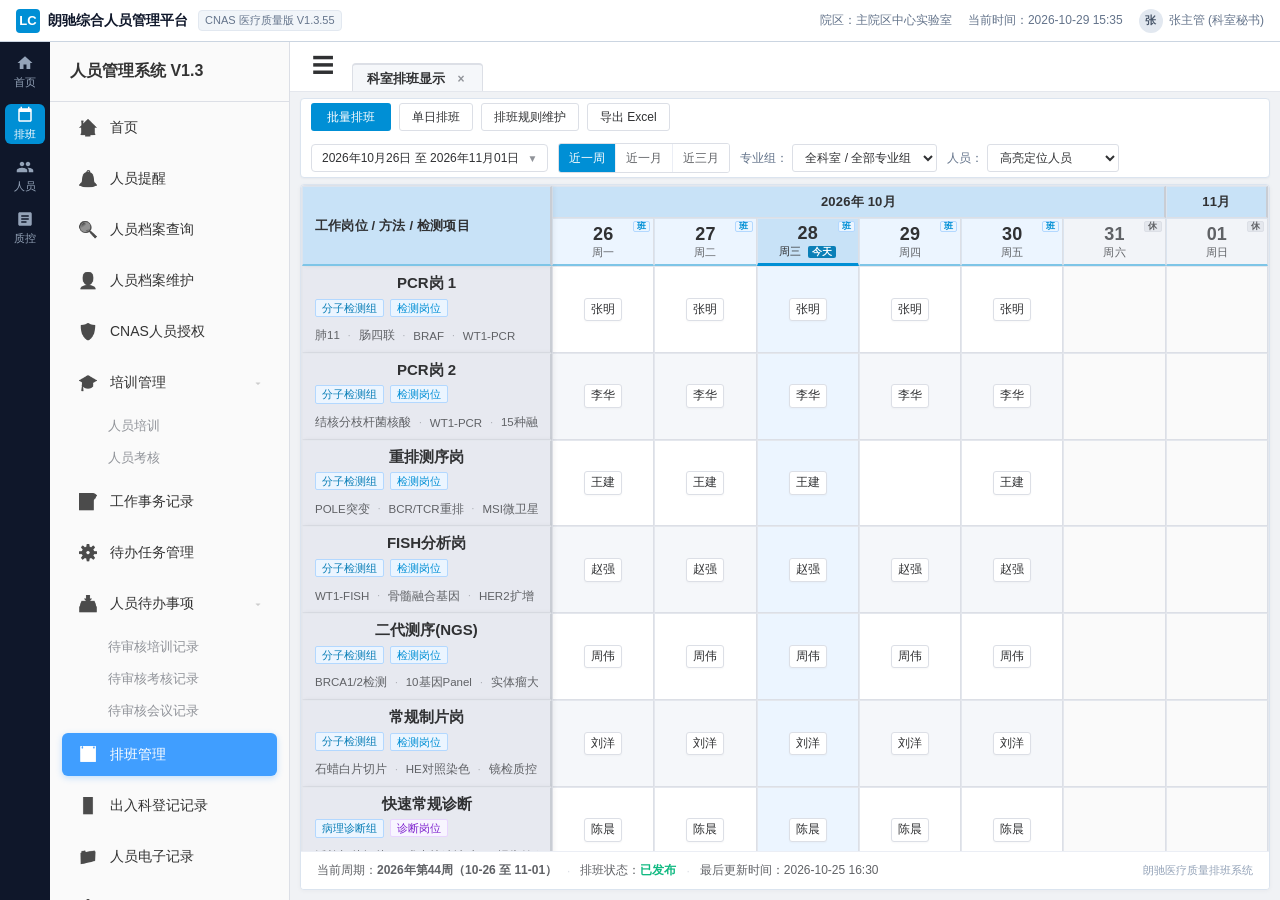
==== index.html @ 4f5d66d3 "Publish pathology and molecular scheduling prototype" ====
<!DOCTYPE html>
<html lang="zh-CN">
<head>
    <meta charset="UTF-8">
    <meta name="viewport" content="width=device-width, initial-scale=1.0">
    <title>朗驰排班协同系统 - 分子生物室综合排班工作台</title>
    <style>
        :root {
            --sidebar-dark: #0f172a;
            --sidebar-light: #ffffff;
            --sidebar-border: #e2e8f0;
            --top-bg: #ffffff;
            --primary-blue: #0084ff;
            --primary-blue-hover: #269bfd;
            --table-shift-blue: #3296fa;
            --btn-yellow: #f59e0b;
            --btn-cyan: #0ea5e9;
            --text-main: #1e293b;
            --text-sub: #64748b;
            --text-light: #94a3b8;
            --border-color: #cbd5e1;
            --weekend-red: #ef4444;
            --success: #10b981;
            --warning: #f59e0b;
            --danger: #ef4444;
            --bg-page: #f1f5f9;
            --card-bg: #ffffff;
            --today-bg: #eff6ff;
            --conflict-bg: #fee2e2;
            --conflict-border: #fca5a5;
            --conflict-text: #b91c1c;
            --highlight-yellow: #fef08a;
        }

        * { box-sizing: border-box; margin: 0; padding: 0; }
        body {
            font-family: -apple-system, BlinkMacSystemFont, "Segoe UI", "PingFang SC", "Microsoft YaHei", sans-serif;
            font-size: 12px;
            color: var(--text-main);
            background: var(--bg-page);
            height: 100vh;
            display: flex;
            flex-direction: column;
            overflow: hidden;
            user-select: none;
        }

        /* 顶部全局系统栏 (42px) */
        .system-topbar {
            height: 42px;
            background: var(--top-bg);
            border-bottom: 1px solid var(--border-color);
            display: flex;
            align-items: center;
            justify-content: space-between;
            padding: 0 16px;
            flex-shrink: 0;
        }
        .topbar-left {
            display: flex;
            align-items: center;
            gap: 10px;
        }
        .system-logo {
            display: flex;
            align-items: center;
            gap: 8px;
            font-weight: 700;
            font-size: 14px;
            color: #0f172a;
        }
        .logo-icon {
            width: 24px;
            height: 24px;
            background: var(--primary-blue);
            color: #fff;
            border-radius: 4px;
            display: flex;
            align-items: center;
            justify-content: center;
            font-size: 13px;
            font-weight: bold;
        }
        .version-badge {
            font-size: 11px;
            color: var(--text-sub);
            font-weight: normal;
            background: #f1f5f9;
            padding: 2px 6px;
            border-radius: 4px;
            border: 1px solid #e2e8f0;
        }
        .topbar-right {
            display: flex;
            align-items: center;
            gap: 16px;
            font-size: 12px;
            color: var(--text-sub);
        }
        .user-profile {
            display: flex;
            align-items: center;
            gap: 6px;
            cursor: pointer;
        }
        .avatar {
            width: 24px;
            height: 24px;
            background: #e2e8f0;
            border-radius: 50%;
            display: flex;
            align-items: center;
            justify-content: center;
            font-size: 11px;
            color: #475569;
            font-weight: bold;
        }

        /* 主体布局 */
        .main-layout {
            display: flex;
            flex: 1;
            overflow: hidden;
        }

        /* 极窄深色一级导航 (50px) */
        .sidebar-first {
            width: 50px;
            background: var(--sidebar-dark);
            display: flex;
            flex-direction: column;
            align-items: center;
            padding: 10px 0;
            gap: 12px;
            flex-shrink: 0;
        }
        .nav-item-first {
            width: 40px;
            height: 40px;
            display: flex;
            flex-direction: column;
            align-items: center;
            justify-content: center;
            color: #94a3b8;
            border-radius: 6px;
            cursor: pointer;
            transition: all 0.2s;
            font-size: 11px;
            gap: 3px;
        }
        .nav-item-first:hover {
            background: #1e293b;
            color: #fff;
        }
        .nav-item-first.active {
            background: var(--primary-blue);
            color: #fff;
        }
        .nav-item-first svg {
            width: 18px;
            height: 18px;
            fill: currentColor;
        }

        /* 二级业务菜单 (175px) */
        .sidebar-second {
            width: 175px;
            background: var(--sidebar-light);
            border-right: 1px solid var(--sidebar-border);
            display: flex;
            flex-direction: column;
            flex-shrink: 0;
        }
        .sidebar-second-header {
            height: 38px;
            display: flex;
            align-items: center;
            padding: 0 14px;
            font-weight: 600;
            font-size: 13px;
            color: #334155;
            border-bottom: 1px solid #f1f5f9;
        }
        .menu-tree {
            flex: 1;
            overflow-y: auto;
            padding: 8px 0;
        }
        .menu-group-title {
            padding: 8px 14px 4px;
            font-size: 11px;
            color: var(--text-light);
            text-transform: uppercase;
            font-weight: 600;
        }
        .menu-item {
            height: 34px;
            display: flex;
            align-items: center;
            padding: 0 14px 0 20px;
            color: #475569;
            cursor: pointer;
            transition: all 0.15s;
            position: relative;
            gap: 8px;
        }
        .menu-item:hover {
            background: #f8fafc;
            color: var(--primary-blue);
        }
        .menu-item.active {
            background: #e0f2fe;
            color: var(--primary-blue);
            font-weight: 600;
        }
        .menu-item.active::after {
            content: '';
            position: absolute;
            right: 0;
            top: 0;
            bottom: 0;
            width: 3px;
            background: var(--primary-blue);
        }
        .menu-icon {
            width: 14px;
            height: 14px;
            fill: currentColor;
            opacity: 0.8;
        }

        /* 与人员授权模块一致的统一左侧菜单 */
        .sidebar {
            width: 240px;
            background: #fafafa;
            border-right: 1px solid #dcdfe6;
            display: flex;
            flex-direction: column;
            flex-shrink: 0;
            overflow-y: auto;
        }
        .sidebar-logo {
            height: 60px;
            display: flex;
            align-items: center;
            padding: 0 20px;
            font-weight: bold;
            font-size: 16px;
            border-bottom: 1px solid #dcdfe6;
            flex-shrink: 0;
            color: #333;
        }
        .sidebar .menu-item {
            margin: 4px 12px;
            padding: 12px 16px;
            height: auto;
            min-height: 42px;
            display: flex;
            align-items: center;
            cursor: pointer;
            color: #333;
            transition: 0.2s;
            flex-shrink: 0;
            font-size: 14px;
            border-radius: 6px;
            gap: 0;
        }
        .sidebar .menu-item:hover { background: #eef1f6; }
        .sidebar .menu-item.active {
            color: #fff;
            background: #409EFF;
            font-weight: normal;
            border: none;
            box-shadow: 0 2px 6px rgba(64,158,255,0.3);
        }
        .sidebar .menu-item.active::after { display: none; }
        .sidebar .menu-item i {
            margin-right: 12px;
            width: 20px;
            text-align: center;
            font-style: normal;
            font-size: 16px;
            display: inline-block;
            filter: brightness(0) opacity(0.7);
            transition: 0.2s;
        }
        .sidebar .menu-item.active i { filter: brightness(0) invert(1); opacity: 1; }
        .sidebar .menu-item .dropdown-icon { margin-left: auto; font-size: 12px; color: #ccc; filter: none; }
        .sidebar .menu-item.active .dropdown-icon { color: #fff; }
        .sidebar .menu-item.sub-item {
            padding-left: 46px;
            min-height: 28px;
            padding-top: 5px;
            padding-bottom: 5px;
            font-size: 13px;
            color: #909399;
        }
        .sidebar .menu-item.sub-item.active { color: #fff; }

        /* 主工作区 */
        .workspace {
            flex: 1;
            width: auto;
            display: flex;
            flex-direction: column;
            overflow: hidden;
            background: var(--bg-page);
        }

        /* 顶部标签栏 (32px) */
        .tags-bar {
            height: 32px;
            background: #ffffff;
            border-bottom: 1px solid var(--sidebar-border);
            display: flex;
            align-items: flex-end;
            padding: 0 10px;
            gap: 6px;
            flex-shrink: 0;
        }
        .tag-item {
            height: 28px;
            background: #f8fafc;
            border: 1px solid #e2e8f0;
            border-bottom: none;
            border-radius: 4px 4px 0 0;
            padding: 0 10px;
            display: flex;
            align-items: center;
            gap: 6px;
            font-size: 12px;
            color: #64748b;
            cursor: pointer;
        }
        .tag-item.active {
            background: #ffffff;
            color: var(--primary-blue);
            font-weight: 600;
            border-color: #cbd5e1;
            border-top: 2px solid var(--primary-blue);
            height: 29px;
            margin-bottom: -1px;
        }
        .tag-close {
            font-size: 14px;
            color: #94a3b8;
            cursor: pointer;
            line-height: 1;
        }
        .tag-close:hover { color: #ef4444; }

        /* 主内容容器 */
        .content-area {
            flex: 1;
            padding: 10px;
            overflow: hidden;
            display: flex;
            flex-direction: column;
            gap: 8px;
        }

        /* ================= 一、 顶部控制栏（快捷操作区） ================= */
        .card-control-bar {
            background: var(--card-bg);
            border: 1px solid var(--sidebar-border);
            border-radius: 4px;
            padding: 10px 14px;
            display: flex;
            align-items: center;
            justify-content: space-between;
            flex-shrink: 0;
            gap: 16px;
            flex-wrap: wrap;
        }
        .control-group {
            display: flex;
            align-items: center;
            gap: 10px;
        }
        .time-nav-box {
            display: flex;
            align-items: center;
            border: 1px solid #cbd5e1;
            border-radius: 4px;
            overflow: hidden;
            background: #fff;
        }
        .btn-nav {
            height: 28px;
            padding: 0 10px;
            background: #f8fafc;
            border: none;
            color: #334155;
            cursor: pointer;
            font-size: 12px;
            display: flex;
            align-items: center;
            justify-content: center;
            transition: background 0.15s;
        }
        .btn-nav:hover { background: #e2e8f0; }
        .current-date-label {
            padding: 0 12px;
            font-weight: 600;
            font-size: 12px;
            color: #0f172a;
            white-space: nowrap;
        }
        .btn-today {
            height: 28px;
            padding: 0 10px;
            background: #fff;
            border: 1px solid #cbd5e1;
            border-radius: 4px;
            cursor: pointer;
            font-size: 12px;
            color: #475569;
            transition: all 0.15s;
        }
        .btn-today:hover {
            color: var(--primary-blue);
            border-color: var(--primary-blue);
        }

        /* 视图单选切换卡 */
        .view-switch-box {
            display: flex;
            border: 1px solid #cbd5e1;
            border-radius: 4px;
            overflow: hidden;
            background: #f1f5f9;
            padding: 2px;
        }
        .view-btn {
            height: 24px;
            padding: 0 12px;
            border: none;
            background: transparent;
            color: #64748b;
            cursor: pointer;
            font-size: 12px;
            font-weight: 500;
            border-radius: 3px;
            transition: all 0.15s;
        }
        .view-btn.active {
            background: #ffffff;
            color: var(--primary-blue);
            font-weight: 600;
            box-shadow: 0 1px 2px rgba(0,0,0,0.06);
        }

        /* 筛选区 */
        .filter-item {
            display: flex;
            align-items: center;
            gap: 6px;
        }
        .filter-label {
            color: var(--text-sub);
            font-size: 12px;
            white-space: nowrap;
        }
        select, input[type="text"] {
            height: 28px;
            padding: 0 8px;
            border: 1px solid #dcdfe6;
            border-radius: 3px;
            font-size: 12px;
            color: #334155;
            background: #fff;
            outline: none;
        }
        select:focus, input[type="text"]:focus {
            border-color: var(--primary-blue);
        }

        /* 按钮通用 (统一遵循LIS操作台标准规范) */
        .btn {
            height: 28px;
            padding: 0 12px;
            border-radius: 3px;
            font-size: 12px;
            display: inline-flex;
            align-items: center;
            justify-content: center;
            gap: 4px;
            cursor: pointer;
            border: 1px solid transparent;
            font-weight: 500;
            transition: all 0.15s;
            white-space: nowrap;
            user-select: none;
            box-sizing: border-box;
        }
        .btn-yellow { background: #f8c643; border-color: #f8c643; color: #fff; }
        .btn-yellow:hover { background: #e6b12f; border-color: #e6b12f; }
        .btn-blue { background: #008fd5; border-color: #008fd5; color: #fff; }
        .btn-blue:hover { background: #007bb8; border-color: #007bb8; }
        .btn-cyan { background: var(--btn-cyan); border-color: var(--btn-cyan); color: #fff; }
        .btn-cyan:hover { background: #0284c7; border-color: #0284c7; }
        .btn-outline-blue { background: #ffffff; border-color: #9edbf4; color: #008fd5; }
        .btn-outline-blue:hover { background: #ebf7fc; border-color: #008fd5; color: #008fd5; }
        .btn-default { background: #ffffff; color: #475569; border-color: #dcdfe6; }
        .btn-default:hover { background: #f8fafc; border-color: #cbd5e1; color: #008fd5; }

        /* ================= 二、 主体排班矩阵（核心展示区） ================= */
        .card-matrix-wrap {
            flex: 1;
            background: var(--card-bg);
            border: 1px solid var(--sidebar-border);
            border-radius: 4px;
            display: flex;
            flex-direction: column;
            overflow: hidden;
            position: relative;
        }

        
        /* 表格横向滚动时第1列锁定 */
        .sticky-col {
            position: sticky !important;
            left: 0 !important;
            background: #ffffff !important;
            z-index: 12 !important;
            box-shadow: 2px 0 5px rgba(0,0,0,0.06);
        }
        th.sticky-col {
            z-index: 22 !important;
            background: #f8fafc !important;
        }
        .matrix-table-container {
            flex: 1;
            overflow-y: auto;
            overflow-x: auto; /* 支持月视图/季视图横向平滑滚动 */
        }

        .matrix-table-container {
            flex: 1;
            overflow-y: auto;
            overflow-x: hidden; /* 周视图固定占满宽度，无需横向滚动 */
        }

        
/* ================= 排班修改模式专属样式 ================= */
.btn-assign-post {
    display: none;
    margin-top: 5px;
    height: 22px;
    background: #0284c7;
    color: #ffffff;
    border: none;
    border-radius: 3px;
    font-size: 11px;
    font-weight: 700;
    cursor: pointer;
    align-items: center;
    justify-content: center;
    gap: 3px;
    padding: 0 8px;
    box-shadow: 0 1px 2px rgba(2, 132, 199, 0.2);
    transition: all 0.15s;
    width: 100%;
}
.btn-assign-post:hover {
    background: #0369a1;
}
/* 编辑模式激活时，行头显示批量设置按钮 */
.is-editing .btn-assign-post {
    display: flex !important;
}
.is-editing .schedule-cell:hover::after {
    content: '✎点选微调';
    position: absolute;
    right: 4px;
    bottom: 4px;
    font-size: 10px;
    color: #0284c7;
    background: #e0f2fe;
    padding: 1px 4px;
    border-radius: 2px;
}

        /* ================= 排班表样式全面对齐用户质控大屏截图 ================= */
        /* 顶部温馨操作提示条 (参考截图顶部样式) */
        .schedule-hint-bar {
            background: #fffdf5;
            border: 1px solid #fde68a;
            border-radius: 3px;
            padding: 5px 12px;
            display: flex;
            align-items: center;
            justify-content: space-between;
            font-size: 12px;
            color: #b45309;
            flex-shrink: 0;
        }
        .schedule-hint-dot {
            width: 8px;
            height: 8px;
            border-radius: 50%;
            background: #f59e0b;
            display: inline-block;
            margin-right: 6px;
        }

        table.matrix-table {
            border-collapse: collapse;
            width: 100%;
            table-layout: fixed;
            font-size: 12px;
            background: #ffffff;
            border: 1px solid #e4e7ed;
        }
        table.matrix-table th, table.matrix-table td {
            border: 1px solid #e4e7ed;
            padding: 6px 8px;
            text-align: center;
            vertical-align: middle;
        }

        /* 横向表头（列表头）：淡蓝灰清爽底色，字体深灰蓝，完全对齐截图 */
        table.matrix-table th {
            background: #f2f6fc;
            font-weight: 600;
            font-size: 12px;
            color: #303133;
            text-align: center;
            position: sticky;
            top: 0;
            z-index: 10;
            height: 35px;
            border: 1px solid #dcdfe6;
            letter-spacing: 0.2px;
        }

        /* 纵向岗位列表头 (第1列)：白底微淡灰，细边框，左对齐，对齐截图 */
        .col-post-header {
            width: 190px;
            background: #ffffff !important;
            font-weight: 600;
            color: #303133;
            text-align: left !important;
            padding-left: 14px !important;
            border-right: 1px solid #dcdfe6 !important;
            border-bottom: 1px solid #e4e7ed !important;
        }
        th.col-post-header {
            background: #f2f6fc !important;
            color: #303133 !important;
            font-size: 12.5px;
            font-weight: 600;
            text-align: left !important;
            padding-left: 14px !important;
            z-index: 25 !important;
            border-right: 1px solid #dcdfe6 !important;
        }

        /* 岗位大类分组行：整行浅天蓝底纹，深天蓝粗体字，带序号，完全参照截图大类行 */
        .post-group-row {
            background: #edf5fc !important;
            font-weight: 700;
            font-size: 12.5px;
            color: #008cfc !important;
            padding: 7px 14px !important;
            text-align: left !important;
            border-top: 1px solid #d4e8fc !important;
            border-bottom: 1px solid #d4e8fc !important;
        }
        .post-group-badge {
            background: #008cfc;
            color: #fff;
            font-size: 11px;
            font-weight: 600;
            padding: 2px 7px;
            border-radius: 2px;
            margin-right: 8px;
        }

        /* 今天列高亮 */
        .col-today {
            background: #f4f9ff !important;
        }
        th.col-today {
            background: #e8f4ff !important;
            color: #008cfc !important;
            font-weight: 700;
        }
        .today-pill {
            background: #008cfc;
            color: #fff;
            font-size: 10px;
            padding: 1px 5px;
            border-radius: 8px;
            margin-left: 4px;
            font-weight: 500;
        }

        /* 周末列微淡红底 */
        .th-weekend {
            color: #f56c6c !important;
            background: #fef0f0 !important;
            font-weight: 600;
        }

        /* 单元格排班容器 */
        .schedule-cell {
            min-height: 52px;
            background: #ffffff;
            transition: background 0.15s;
            cursor: pointer;
            position: relative;
            padding: 6px 6px !important;
        }
        .schedule-cell:hover {
            background: #f8fafd;
        }

        /* 隔行斑马纹交替 (极轻微) */
        tbody tr:nth-child(even) .schedule-cell:not(.col-today):not(.cell-unassigned) {
            background: #fafbfc;
        }

        /* 未安排人员的单元格：显眼的浅暖橙底纹 */
        .schedule-cell.cell-unassigned {
            background: #fffdf5 !important;
        }

        /* 1. 人员姓名：高可读性精致样式标签 (Tag/Badge 严格保留用户满意的样式) */
        .person-tag {
            background: #e0f2fe;
            border: 1px solid #7dd3fc;
            border-radius: 3px;
            padding: 4px 10px;
            margin: 2px;
            display: inline-flex;
            align-items: center;
            justify-content: center;
            font-size: 12px;
            font-weight: 700;
            color: #0369a1;
            box-shadow: 0 1px 2px rgba(2, 132, 199, 0.08);
            transition: all 0.15s ease;
            cursor: pointer;
            text-align: center;
            min-width: 54px;
            line-height: 1.3;
        }
        .person-tag:hover {
            background: #008cfc;
            border-color: #008cfc;
            color: #ffffff;
            box-shadow: 0 2px 6px rgba(0, 140, 252, 0.25);
            transform: translateY(-1px);
        }

        /* 冲突状态标签样式 */
        .person-tag.conflict-tag {
            background: #fee2e2 !important;
            border-color: #f87171 !important;
            color: #b91c1c !important;
            font-weight: 800 !important;
        }

        /* 全表联动高亮态 (明黄发光标签) */
        .person-tag.highlight-person, .highlight-person {
            background: #fef08a !important;
            border-color: #ca8a04 !important;
            color: #854d0e !important;
            font-weight: 800 !important;
            box-shadow: 0 0 0 2px #eab308, 0 2px 6px rgba(202, 138, 4, 0.3) !important;
            transform: scale(1.06);
        }

        /* 2. 缺岗/未排满状态：醒目琥珀橙虚线框与警告标识 (严格保留) */
        .unassigned-card {
            border: 1.5px dashed #f59e0b;
            background: #fef3c7;
            border-radius: 3px;
            padding: 6px 10px;
            text-align: center;
            color: #b45309;
            font-size: 11.5px;
            font-weight: 700;
            display: flex;
            align-items: center;
            justify-content: center;
            gap: 4px;
            box-shadow: 0 1px 2px rgba(245, 158, 11, 0.1);
            transition: all 0.15s;
        }
        .unassigned-card:hover {
            border-color: #d97706;
            color: #78350f;
            background: #fde68a;
            transform: translateY(-1px);
        }
        .unassigned-card:hover {
            border-color: #d97706;
            color: #78350f;
            background: #fde68a;
            transform: translateY(-1px);
            box-shadow: 0 2px 6px rgba(217, 119, 6, 0.25);
        }

        /* 3. 冲突状态高亮 */
        .conflict-cell {
            background: var(--conflict-bg) !important;
            border: 1px solid var(--conflict-border) !important;
        }
        .conflict-badge {
            background: #fee2e2;
            border: 1px solid #f87171;
            color: var(--conflict-text);
            border-radius: 4px;
            padding: 3px 6px;
            font-size: 11px;
            display: flex;
            align-items: center;
            gap: 4px;
            margin-top: 4px;
            font-weight: 600;
        }

        /* 底部状态条 */
        .matrix-footer {
            height: 36px;
            background: #ffffff;
            border-top: 1px solid var(--sidebar-border);
            display: flex;
            align-items: center;
            justify-content: space-between;
            padding: 0 16px;
            font-size: 11.5px;
            color: var(--text-sub);
            flex-shrink: 0;
        }
        .legend-strip {
            display: flex;
            align-items: center;
            gap: 16px;
        }
        .legend-node {
            display: flex;
            align-items: center;
            gap: 6px;
        }

        /* 悬浮微型 Tooltip */
        .micro-tooltip {
            position: fixed;
            background: #0f172a;
            color: #f8fafc;
            padding: 6px 10px;
            border-radius: 4px;
            font-size: 11px;
            line-height: 1.4;
            pointer-events: none;
            z-index: 3000;
            display: none;
            box-shadow: 0 4px 12px rgba(0,0,0,0.25);
            max-width: 260px;
        }

        /* ================= 居中排班规则与模板大弹窗 (Modal) ================= */
        .modal-overlay {
            position: fixed;
            top: 0; left: 0; right: 0; bottom: 0;
            background: rgba(15, 23, 42, 0.5);
            z-index: 2000;
            display: none;
            align-items: center;
            justify-content: center;
            backdrop-filter: blur(2px);
        }
        .modal-container {
            width: 960px;
            max-width: 92vw;
            height: 84vh;
            background: #ffffff;
            border-radius: 6px;
            box-shadow: 0 20px 40px rgba(0, 0, 0, 0.25);
            display: flex;
            flex-direction: column;
            overflow: hidden;
        }
        .modal-header {
            height: 48px;
            border-bottom: 1px solid var(--sidebar-border);
            display: flex;
            align-items: center;
            justify-content: space-between;
            padding: 0 20px;
            background: #f8fafc;
            flex-shrink: 0;
        }
        .modal-title {
            font-size: 14px;
            font-weight: 700;
            color: #0f172a;
            display: flex;
            align-items: center;
            gap: 8px;
        }
        .modal-close {
            font-size: 22px;
            color: #64748b;
            cursor: pointer;
            line-height: 1;
        }
        .modal-close:hover { color: #ef4444; }
        .modal-tabs {
            height: 42px;
            border-bottom: 1px solid var(--sidebar-border);
            display: flex;
            background: #ffffff;
            padding: 0 20px;
            gap: 24px;
            flex-shrink: 0;
        }
        .modal-tab {
            height: 100%;
            display: flex;
            align-items: center;
            font-size: 13px;
            color: #64748b;
            cursor: pointer;
            position: relative;
            font-weight: 500;
        }
        .modal-tab:hover { color: var(--primary-blue); }
        .modal-tab.active {
            color: var(--primary-blue);
            font-weight: 600;
        }
        .modal-tab.active::after {
            content: '';
            position: absolute;
            bottom: 0; left: 0; right: 0;
            height: 2px;
            background: var(--primary-blue);
        }
        .modal-body {
            flex: 1;
            overflow-y: auto;
            padding: 20px;
            background: #f8fafc;
        }
        .modal-pane { display: none; }
        .modal-pane.active { display: block; }
        .modal-card {
            background: #ffffff;
            border: 1px solid var(--sidebar-border);
            border-radius: 4px;
            padding: 16px;
            margin-bottom: 16px;
        }
        .modal-card-title {
            font-size: 13px;
            font-weight: 600;
            color: #1e293b;
            margin-bottom: 12px;
            display: flex;
            align-items: center;
            justify-content: space-between;
        }
        .modal-footer {
            height: 52px;
            background: #ffffff;
            border-top: 1px solid var(--sidebar-border);
            display: flex;
            align-items: center;
            justify-content: flex-end;
            padding: 0 20px;
            gap: 10px;
            flex-shrink: 0;
        }

        /* 岗位明细表：新增和编辑均在表格行内完成 */
        .post-list-card {
            border: 1px solid #dcebfa;
            border-radius: 3px;
            overflow: hidden;
            flex: 1;
            display: flex;
            flex-direction: column;
            min-height: 0;
        }
        .post-list-header {
            height: 34px;
            background: #eef6fe;
            color: #008cfc;
            display: flex;
            align-items: center;
            justify-content: space-between;
            padding: 0 12px;
            font-size: 13px;
            font-weight: 600;
            flex-shrink: 0;
        }
        .post-list-header small {
            color: #788ca0;
            font-size: 11px;
            font-weight: normal;
        }
        .post-list-body {
            flex: 1;
            min-height: 0;
            display: flex;
            flex-direction: column;
            padding: 10px 14px;
            background: #ffffff;
        }
        .post-list-toolbar {
            min-height: 32px;
            display: flex;
            align-items: center;
            justify-content: space-between;
            gap: 8px;
            margin-bottom: 8px;
            flex-shrink: 0;
        }
        .post-list-toolbar-left,
        .post-list-toolbar-actions {
            display: flex;
            align-items: center;
            gap: 6px;
        }
        .post-list-toolbar .btn {
            height: 28px;
            padding: 0 10px;
            font-size: 12px;
        }
        .post-list-toolbar input {
            width: 210px;
            height: 28px;
            border: 1px solid #dcdfe6;
            border-radius: 3px;
            padding: 0 8px;
            font-size: 12px;
        }
        .post-table-scroll {
            flex: 1;
            min-height: 0;
            overflow: auto;
            border: 1px solid #ebeef5;
            border-radius: 3px;
        }
        #postsConfigTable th,
        #postsConfigTable td {
            vertical-align: middle;
        }
        #postsConfigTable th {
            height: 35px;
            line-height: 35px;
            white-space: nowrap;
        }
        #postsConfigTable tbody td {
            height: 35px;
            line-height: 35px;
            white-space: nowrap;
            overflow: hidden;
            text-overflow: ellipsis;
        }
        #postsConfigTable tbody tr {
            cursor: pointer;
            height: 35px;
            transition: background-color 0.15s ease;
        }
        #postsConfigTable tbody tr:nth-child(odd) {
            background: #ffffff;
        }
        #postsConfigTable tbody tr:nth-child(even) {
            background: #f8fafc;
        }
        #postsConfigTable tbody tr:hover {
            background: #eef6fe;
        }
        #postsConfigTable tbody tr.post-row-selected {
            background: #f0f7ff;
        }
        #postsConfigTable tbody tr.post-row-editing {
            background: #fffdf2;
        }
        #postsConfigTable tbody tr.post-row-editing td {
            height: 48px;
            line-height: normal;
        }
        .post-cell-input,
        .post-cell-select,
        .post-cell-multi {
            width: 100%;
            min-width: 90px;
            border: 1px solid #b3d8ff;
            border-radius: 3px;
            padding: 4px 6px;
            font-size: 12px;
            background: #ffffff;
        }
        .post-cell-multi {
            height: 28px;
            min-height: 28px;
            overflow: hidden;
        }
        .post-task-editor {
            display: flex;
            flex-direction: column;
            gap: 4px;
            min-width: 190px;
        }
        .post-task-item {
            display: flex;
            align-items: center;
            gap: 4px;
        }
        .post-task-choice {
            width: 112px;
            height: 25px;
            border: 1px solid #b3d8ff;
            border-radius: 3px;
            padding: 0 4px;
            font-size: 11px;
            background: #ffffff;
            flex-shrink: 0;
        }
        .post-task-item .post-cell-input {
            min-width: 0;
        }
        .post-task-remove {
            width: 22px;
            height: 22px;
            padding: 0;
            border: 1px solid #fbc4c4;
            background: #fff;
            color: #f56c6c;
            border-radius: 3px;
            cursor: pointer;
        }
        .post-task-add {
            align-self: flex-start;
            border: 0;
            background: transparent;
            color: #008cfc;
            padding: 0;
            cursor: pointer;
            font-size: 11px;
        }
        .post-task-list,
        .post-person-list {
            display: flex;
            flex-wrap: nowrap;
            gap: 4px;
            align-items: center;
            overflow: hidden;
            white-space: nowrap;
            max-width: 100%;
        }
        .post-task-list span {
            display: inline-block;
            line-height: 1.35;
            overflow: hidden;
            text-overflow: ellipsis;
            white-space: nowrap;
            flex: 0 1 auto;
        }
        .post-no-project {
            min-width: 160px;
            padding: 6px;
            color: #909399;
            background: #f8fafc;
            border: 1px dashed #dcdfe6;
            border-radius: 3px;
            line-height: 1.35;
        }
        .post-selector-field {
            display: flex;
            align-items: stretch;
            min-width: 150px;
            min-height: 28px;
            border: 1px solid #d9e2ec;
            border-radius: 3px;
            background: #ffffff;
            overflow: hidden;
        }
        .post-selector-field select {
            flex: 1;
            min-width: 0;
            border: 0;
            outline: 0;
            padding: 0 6px;
            font-size: 12px;
            color: #303133;
            background: #ffffff;
        }
        .post-picker-trigger {
            display: flex;
            align-items: center;
            justify-content: space-between;
            gap: 4px;
            min-width: 160px;
            min-height: 28px;
            border: 1px solid #d9e2ec;
            border-radius: 3px;
            background: #ffffff;
            cursor: pointer;
        }
        .post-picker-value {
            flex: 1;
            min-width: 0;
            padding: 4px 6px;
            color: #303133;
            line-height: 1.35;
            overflow: hidden;
            text-overflow: ellipsis;
            white-space: nowrap;
        }
        .post-picker-value .cnas-badge {
            display: inline-block;
            max-width: 120px;
            overflow: hidden;
            text-overflow: ellipsis;
            white-space: nowrap;
            vertical-align: middle;
        }
        .post-picker-placeholder {
            color: #a8abb2;
        }
        .post-picker-more {
            width: 30px;
            align-self: stretch;
            border: 0;
            border-left: 1px solid #e4e7ed;
            background: #f8fafc;
            color: #7b8794;
            cursor: pointer;
            font-size: 15px;
        }
        .post-picker-more:hover {
            color: #008cfc;
            background: #eef6fe;
        }
        .selector-modal-card {
            width: 860px;
            max-width: 94vw;
            height: 620px;
            max-height: 86vh;
            background: #ffffff;
            border: 1px solid #dfe6ec;
            border-radius: 3px;
            box-shadow: 0 16px 36px rgba(15, 23, 42, 0.22);
            display: flex;
            flex-direction: column;
            overflow: hidden;
        }
        .selector-modal-header {
            height: 44px;
            display: flex;
            align-items: center;
            justify-content: space-between;
            padding: 0 16px;
            border-bottom: 1px solid #e4e7ed;
            background: #f5f7fa;
            color: #303133;
            font-size: 14px;
            font-weight: 600;
            flex-shrink: 0;
        }
        .selector-modal-close {
            border: 0;
            background: transparent;
            color: #909399;
            font-size: 20px;
            cursor: pointer;
        }
        .selector-modal-body {
            flex: 1;
            min-height: 0;
            display: grid;
            grid-template-columns: 1fr 1fr;
            gap: 12px;
            padding: 12px;
            background: #ffffff;
        }
        .selector-pane {
            min-width: 0;
            min-height: 0;
            border: 1px solid #dfe6ec;
            border-radius: 3px;
            display: flex;
            flex-direction: column;
            overflow: hidden;
        }
        .selector-pane-title {
            height: 38px;
            display: flex;
            align-items: center;
            justify-content: space-between;
            padding: 0 12px;
            background: #f5f7fa;
            border-bottom: 1px solid #e4e7ed;
            color: #303133;
            font-size: 13px;
        }
        .selector-search {
            margin: 10px 12px 6px;
            height: 28px;
            border: 1px solid #dcdfe6;
            border-radius: 3px;
            padding: 0 8px;
            font-size: 12px;
        }
        .task-tree-scroll,
        .selected-task-scroll,
        .person-options-scroll {
            flex: 1;
            min-height: 0;
            overflow-y: auto;
            padding: 4px 8px 10px;
        }
        .task-tree-group {
            border-bottom: 1px solid #f0f2f5;
        }
        .task-tree-parent {
            display: flex;
            align-items: center;
            gap: 6px;
            min-height: 34px;
            color: #303133;
            font-size: 12px;
            font-weight: 600;
        }
        .task-tree-parent button {
            width: 18px;
            height: 18px;
            border: 0;
            background: transparent;
            color: #909399;
            cursor: pointer;
        }
        .task-tree-children {
            padding: 0 0 4px 24px;
        }
        .task-tree-child,
        .person-option {
            display: flex;
            align-items: center;
            gap: 6px;
            min-height: 30px;
            padding: 0 6px;
            color: #606266;
            font-size: 12px;
            cursor: pointer;
        }
        .task-tree-child:hover,
        .person-option:hover {
            background: #f5f7fa;
        }
        .selected-task-item {
            display: flex;
            align-items: center;
            justify-content: space-between;
            min-height: 34px;
            padding: 0 8px;
            border-bottom: 1px solid #f0f2f5;
            color: #303133;
            font-size: 12px;
        }
        .selected-task-item button {
            border: 0;
            background: transparent;
            color: #f56c6c;
            cursor: pointer;
        }
        .selector-modal-footer {
            height: 48px;
            display: flex;
            align-items: center;
            justify-content: flex-end;
            gap: 8px;
            padding: 0 14px;
            border-top: 1px solid #e4e7ed;
            background: #f5f7fa;
            flex-shrink: 0;
        }
        .post-actions,
        .post-editor-action {
            display: flex;
            flex-direction: row;
            align-items: center;
            justify-content: center;
            gap: 4px;
            white-space: nowrap;
        }
        .post-actions .btn-table-action,
        .post-editor-action .btn-table-action {
            height: 24px;
            min-width: 42px;
            padding: 0 8px;
            font-size: 11px;
            border-radius: 3px;
            cursor: pointer;
            margin-right: 0;
        }

        /* 岗位详情微型弹窗 */
        .detail-modal-overlay {
            position: fixed;
            top: 0; left: 0; right: 0; bottom: 0;
            background: rgba(15, 23, 42, 0.4);
            z-index: 2500;
            display: none;
            align-items: center;
            justify-content: center;
        }
        .detail-card {
            width: 440px;
            background: #fff;
            border-radius: 6px;
            box-shadow: 0 16px 32px rgba(0,0,0,0.2);
            overflow: hidden;
        }

        /* Toast 提示 */
        .toast-alert {
            position: fixed;
            bottom: 24px;
            right: 24px;
            background: #ffffff;
            border-left: 4px solid var(--warning);
            box-shadow: 0 4px 16px rgba(0,0,0,0.15);
            padding: 10px 14px;
            border-radius: 4px;
            z-index: 3000;
            display: none;
            align-items: center;
            gap: 10px;
            font-size: 12px;
        }

        /* ================= 排班看板展示优化 ================= */
        #viewScheduleBoard {
            gap: 10px;
        }
        #viewScheduleBoard .card-control-bar {
            min-height: 52px;
            padding: 8px 12px;
            border-color: #dbe4ef;
            box-shadow: 0 1px 3px rgba(15, 23, 42, 0.04);
        }
        #viewScheduleBoard .card-control-bar > .control-group:first-child {
            flex: 1 1 auto;
            min-width: 430px;
        }
        #viewScheduleBoard .card-control-bar > .control-group:last-child {
            flex: 0 1 auto;
            justify-content: flex-end;
            gap: 8px;
        }
        #viewScheduleBoard .time-nav-box {
            box-shadow: inset 0 0 0 1px rgba(148, 163, 184, 0.08);
        }
        #viewScheduleBoard .current-date-label {
            min-width: 184px;
            text-align: center;
        }
        #viewScheduleBoard .filter-item select {
            min-width: 132px;
        }
        #viewScheduleBoard .schedule-hint-bar {
            min-height: 32px;
            padding: 6px 12px;
            border-color: #f6d88a;
            box-shadow: 0 1px 2px rgba(146, 64, 14, 0.04);
        }
        .schedule-overview {
            min-height: 52px;
            display: flex;
            align-items: stretch;
            justify-content: space-between;
            gap: 16px;
            padding: 8px 14px;
            background: #ffffff;
            border: 1px solid #dbe4ef;
            border-radius: 4px;
            box-shadow: 0 1px 3px rgba(15, 23, 42, 0.035);
        }
        .overview-intro {
            display: flex;
            flex-direction: column;
            justify-content: center;
            min-width: 142px;
            padding-right: 16px;
            border-right: 1px solid #e8eef5;
        }
        .overview-kicker {
            color: #94a3b8;
            font-size: 11px;
            line-height: 1.2;
        }
        .overview-title {
            margin-top: 3px;
            color: #1e293b;
            font-size: 13px;
            font-weight: 700;
        }
        .overview-metrics {
            display: flex;
            align-items: stretch;
            flex: 1;
        }
        .overview-stat {
            min-width: 120px;
            padding: 0 18px;
            display: flex;
            align-items: center;
            gap: 10px;
            border-right: 1px solid #eef2f7;
        }
        .overview-stat:last-child {
            border-right: 0;
        }
        .overview-stat strong {
            color: #0f172a;
            font-size: 18px;
            line-height: 1;
        }
        .overview-stat span {
            color: #64748b;
            font-size: 11px;
            white-space: nowrap;
        }
        .overview-stat.is-warning strong { color: #d97706; }
        .overview-stat.is-danger strong { color: #dc2626; }
        .overview-stat.is-success strong { color: #059669; }
        .overview-status {
            align-self: center;
            display: inline-flex;
            align-items: center;
            gap: 6px;
            padding: 5px 9px;
            color: #047857;
            background: #ecfdf5;
            border: 1px solid #bbf7d0;
            border-radius: 3px;
            font-size: 11px;
            white-space: nowrap;
        }
        .overview-status::before {
            content: '';
            width: 6px;
            height: 6px;
            border-radius: 50%;
            background: #10b981;
        }
        #viewScheduleBoard .card-matrix-wrap {
            border-color: #dbe4ef;
            box-shadow: 0 1px 4px rgba(15, 23, 42, 0.04);
        }
        #viewScheduleBoard .matrix-table-container {
            display: flex;
            flex-direction: column;
            overflow-x: auto;
            overflow-y: auto;
            scrollbar-color: #cbd5e1 transparent;
        }
        #viewScheduleBoard table.matrix-table {
            flex: 1 0 auto;
            min-height: 100%;
        }
        #viewScheduleBoard table.matrix-table th {
            height: 42px;
            background: #f8fafc;
            border-color: #dbe4ef;
            color: #334155;
        }
        #viewScheduleBoard table.matrix-table th.col-today {
            background: #e8f4ff;
            box-shadow: inset 2px 0 #60a5fa, inset -2px 0 #60a5fa;
        }
        #viewScheduleBoard table.matrix-table tbody tr td:nth-child(4) {
            box-shadow: inset 2px 0 rgba(96, 165, 250, 0.32), inset -2px 0 rgba(96, 165, 250, 0.32);
        }
        #viewScheduleBoard table.matrix-table tbody tr td:nth-child(7),
        #viewScheduleBoard table.matrix-table tbody tr td:nth-child(8) {
            background: #fffafa !important;
        }
        #viewScheduleBoard table.matrix-table td.schedule-cell {
            height: 58px;
        }
        #viewScheduleBoard .post-group-row {
            height: 32px;
            padding: 6px 14px !important;
            background: #eff7ff !important;
            border-color: #d7eafe !important;
        }
        #viewScheduleBoard .post-group-badge {
            padding: 3px 8px;
            border-radius: 3px;
            letter-spacing: 0.2px;
        }
        #viewScheduleBoard .col-post-header {
            width: 190px;
            padding-left: 12px !important;
        }
        #viewScheduleBoard .person-tag {
            min-width: 58px;
            padding: 5px 11px;
            border-radius: 4px;
        }
        #viewScheduleBoard .conflict-cell {
            box-shadow: inset 0 0 0 1px #f87171;
        }
        #viewScheduleBoard .conflict-badge {
            justify-content: center;
            min-height: 22px;
            margin: 4px 0 0;
        }
        #viewScheduleBoard .matrix-footer {
            min-height: 42px;
            height: auto;
            padding: 0 14px;
            background: #f8fafc;
            border-color: #dbe4ef;
        }
        #viewScheduleBoard .legend-strip {
            gap: 14px;
        }
        #viewScheduleBoard .legend-node {
            gap: 5px;
            color: #64748b;
        }
        #viewScheduleBoard .today-pill {
            white-space: nowrap;
        }
        @media (max-width: 1180px) {
            #viewScheduleBoard .card-control-bar > .control-group:first-child {
                min-width: 100%;
            }
            #viewScheduleBoard .card-control-bar > .control-group:last-child {
                width: 100%;
                justify-content: flex-start;
            }
            #viewScheduleBoard .schedule-hint-bar {
                align-items: flex-start;
                flex-wrap: wrap;
                gap: 4px 12px;
            }
            #viewScheduleBoard .schedule-hint-bar > span:last-child {
                margin-left: auto;
            }
            .schedule-overview {
                overflow-x: auto;
            }
        }
        @media (max-width: 760px) {
            #viewScheduleBoard .content-area,
            #viewScheduleBoard {
                padding: 8px;
            }
            .overview-intro {
                min-width: 120px;
            }
            .overview-stat {
                min-width: 108px;
                padding: 0 12px;
            }
            #viewScheduleBoard .matrix-table-container {
                overflow-x: auto;
            }
            #viewScheduleBoard table.matrix-table {
                min-width: 880px;
            }
        }
    
        /* ================= 严格遵循 CNAS系统前端UI与页面样式规范.md 样式 ================= */
        :root {
            --cnas-primary: #008cfc;
            --cnas-primary-hover: #269bfd;
            --cnas-success: #67c23a;
            --cnas-warning: #e6a23c;
            --cnas-danger: #f56c6c;
            --cnas-info: #788ca0;
            --cnas-border: #e4e7ed;
            --cnas-border-input: #dcdfe6;
            --cnas-border-split: #ebeef5;
            --cnas-bg-page: #f0f2f5;
            --cnas-text-main: #303133;
            --cnas-text-sub: #606266;
        }

        /* 弹窗专用 CNAS 规范工具栏 (规范 3.2: 高 46px) */
        .cnas-toolbar {
            height: 46px;
            padding: 0 16px;
            border-bottom: 1px solid #f0f2f5;
            display: flex;
            align-items: center;
            justify-content: space-between;
            flex-shrink: 0;
            background: #ffffff;
        }
        .cnas-toolbar-left {
            display: flex;
            align-items: center;
            gap: 10px;
        }
        .cnas-indicator-bar {
            width: 3px;
            height: 14px;
            background: var(--cnas-primary);
            border-radius: 1px;
            display: inline-block;
        }
        .cnas-module-title {
            font-size: 14px;
            color: var(--cnas-text-main);
            font-weight: 500;
            display: flex;
            align-items: center;
            gap: 6px;
        }
        .cnas-toolbar-right {
            display: flex;
            align-items: center;
            gap: 8px;
        }

        /* CNAS 按钮系统 (规范 4.1) */
        .btn-cnas-primary {
            height: 28px;
            background: var(--cnas-primary);
            color: #ffffff;
            border: none;
            border-radius: 3px;
            padding: 0 12px;
            font-size: 12px;
            cursor: pointer;
            display: inline-flex;
            align-items: center;
            justify-content: center;
            gap: 4px;
            transition: all 0.15s;
        }
        .btn-cnas-primary:hover {
            background: var(--cnas-primary-hover);
        }
        .btn-cnas-default {
            height: 28px;
            background: #ffffff;
            color: var(--cnas-text-sub);
            border: 1px solid var(--cnas-border-input);
            border-radius: 3px;
            padding: 0 12px;
            font-size: 12px;
            cursor: pointer;
            display: inline-flex;
            align-items: center;
            justify-content: center;
            gap: 4px;
            transition: all 0.15s;
        }
        .btn-cnas-default:hover {
            color: var(--cnas-primary);
            border-color: #b3d8ff;
            background: #edf6ff;
        }
        .btn-cnas-table-action {
            height: 24px;
            background: #ffffff;
            border: 1px solid #b3d8ff;
            color: var(--cnas-primary);
            border-radius: 3px;
            padding: 0 8px;
            font-size: 12px;
            cursor: pointer;
            transition: all 0.15s;
            display: inline-flex;
            align-items: center;
            text-decoration: none;
        }
        .btn-cnas-table-action:hover {
            background: var(--cnas-primary);
            color: #ffffff;
        }
        .btn-cnas-table-danger {
            height: 24px;
            background: #ffffff;
            border: 1px solid #fde2e2;
            color: var(--cnas-danger);
            border-radius: 3px;
            padding: 0 8px;
            font-size: 12px;
            cursor: pointer;
            transition: all 0.15s;
            display: inline-flex;
            align-items: center;
            text-decoration: none;
        }
        .btn-cnas-table-danger:hover {
            background: var(--cnas-danger);
            color: #ffffff;
        }

        /* CNAS 数据表格规范 (严格 35px 单行行高, 规范 5.1, 无分页条) */
        .cnas-table-container {
            flex: 1;
            overflow-y: auto;
            position: relative;
        }
        .cnas-standard-table {
            width: 100%;
            border-collapse: collapse;
            font-size: 13px;
            color: var(--cnas-text-main);
            table-layout: fixed;
        }
        .cnas-standard-table thead tr {
            height: 35px;
            background: #fafafa;
        }
        .cnas-standard-table th {
            height: 35px;
            padding: 0 10px;
            font-size: 13px;
            color: var(--cnas-text-sub);
            font-weight: 500;
            border-bottom: 1px solid var(--cnas-border-split);
            border-right: 1px solid var(--cnas-border-split);
            text-align: left;
            white-space: nowrap;
            overflow: hidden;
            text-overflow: ellipsis;
        }
        .cnas-standard-table tbody tr {
            height: 35px;
            cursor: pointer;
            transition: background 0.1s;
        }
        .cnas-standard-table tbody tr:nth-child(odd) {
            background: #ffffff;
        }
        .cnas-standard-table tbody tr:nth-child(even) {
            background: #fafbfc;
        }
        .cnas-standard-table tbody tr:hover {
            background: #f0f7ff !important;
        }
        .cnas-standard-table tbody tr.selected {
            background: #edf6ff !important;
        }
        .cnas-standard-table td {
            height: 35px;
            padding: 0 10px;
            font-size: 13px;
            color: var(--cnas-text-main);
            border-bottom: 1px solid var(--cnas-border-split);
            border-right: 1px solid var(--cnas-border-split);
            white-space: nowrap;
            overflow: hidden;
            text-overflow: ellipsis;
            vertical-align: middle;
        }

        /* CNAS 状态徽标 (规范 5.2) */
        .cnas-badge {
            display: inline-block;
            border-radius: 3px;
            padding: 2px 8px;
            font-size: 12px;
            line-height: 1.2;
            white-space: nowrap;
        }
        .cnas-badge-detect {
            background: #edf6ff;
            border: 1px solid #b3d8ff;
            color: var(--cnas-primary);
        }
        .cnas-badge-daily {
            background: #f0f9eb;
            border: 1px solid #e1f3d8;
            color: var(--cnas-success);
        }
        .cnas-badge-method {
            background: #f4f4f5;
            border: 1px solid var(--cnas-border-input);
            color: var(--cnas-info);
            padding: 1px 5px;
            border-radius: 2px;
            font-size: 11px;
            margin-right: 4px;
        }
        .cnas-badge-tag {
            background: #f8fafc;
            border: 1px solid #e2e8f0;
            color: #475569;
            padding: 1px 6px;
            border-radius: 2px;
            font-size: 11px;
            margin-right: 4px;
        }
        .btn-move {
            border: 1px solid #cbd5e1;
            background: #ffffff;
            border-radius: 3px;
            padding: 1px 5px;
            font-size: 10px;
            cursor: pointer;
            color: #64748b;
        }
        .btn-move:hover {
            background: #eff6ff;
            color: var(--cnas-primary);
            border-color: #93c5fd;
        }

        /* 弹窗关闭按钮 (规范 6.1: 46px*46px 实心天蓝方块 + 白色居中粗叉号) */
        .cnas-modal-close-square {
            width: 46px;
            height: 46px;
            background: var(--cnas-primary);
            color: #ffffff;
            display: flex;
            align-items: center;
            justify-content: center;
            font-size: 22px;
            font-weight: 400;
            cursor: pointer;
            transition: background 0.15s;
        }
        .cnas-modal-close-square:hover {
            background: var(--cnas-primary-hover);
        }

        /* 抽屉样式 (Drawer) */
        .drawer-overlay {
            position: fixed;
            top: 0;
            left: 0;
            width: 100vw;
            height: 100vh;
            background: rgba(15, 23, 42, 0.45);
            z-index: 1050;
            display: none;
            backdrop-filter: blur(2px);
        }
        .drawer-container {
            position: absolute;
            top: 0;
            right: 0;
            width: 580px;
            height: 100vh;
            background: #ffffff;
            box-shadow: -4px 0 20px rgba(0,0,0,0.15);
            display: flex;
            flex-direction: column;
            animation: slideInRight 0.25s ease-out;
        }
        @keyframes slideInRight {
            from { transform: translateX(100%); }
            to { transform: translateX(0); }
        }
        .drawer-header {
            height: 46px;
            padding: 0 16px;
            border-bottom: 1px solid #ebeef5;
            display: flex;
            align-items: center;
            justify-content: space-between;
            background: #fafafa;
        }
        .drawer-body {
            flex: 1;
            padding: 16px;
            overflow-y: auto;
            display: flex;
            flex-direction: column;
            gap: 14px;
        }
        .drawer-section {
            background: #ffffff;
            border: 1px solid #ebeef5;
            border-radius: 4px;
            padding: 12px 14px;
        }
        .drawer-section-title {
            font-size: 13px;
            font-weight: 600;
            color: #303133;
            margin-bottom: 10px;
            display: flex;
            align-items: center;
            gap: 6px;
            border-bottom: 1px solid #f0f2f5;
            padding-bottom: 6px;
        }
        .sec-num {
            background: var(--cnas-primary);
            color: #fff;
            width: 18px;
            height: 18px;
            border-radius: 50%;
            display: inline-flex;
            align-items: center;
            justify-content: center;
            font-size: 10px;
        }
        .form-row {
            display: flex;
            align-items: center;
            gap: 10px;
            margin-bottom: 10px;
        }
        .form-label {
            width: 85px;
            font-size: 12px;
            color: #606266;
            font-weight: 500;
            flex-shrink: 0;
        }
        .drawer-footer {
            height: 52px;
            padding: 0 16px;
            border-top: 1px solid #ebeef5;
            display: flex;
            align-items: center;
            justify-content: flex-end;
            gap: 10px;
            background: #fafafa;
        }

    
        /* ================= 页面全屏撑满与大看板双态样式 ================= */
        html, body {
            width: 100%;
            height: 100vh;
            margin: 0;
            padding: 0;
            overflow: hidden;
            display: flex;
            flex-direction: column;
        }
        .main-container {
            display: flex;
            flex: 1;
            width: 100%;
            height: calc(100vh - 42px);
            overflow: hidden;
        }
        .workspace {
            flex: 1;
            width: calc(100% - 221px);
            display: flex;
            flex-direction: column;
            height: 100%;
            background: #f0f2f5;
            overflow: hidden;
        }
        /* 左侧统一菜单宽度由 flex 布局自动扣除 */
        .main-layout { min-width: 0; }
        .main-layout > .workspace { width: auto; min-width: 0; }
        .tags-bar {
            height: 32px;
            background: #ffffff;
            border-bottom: 1px solid #e4e7ed;
            display: flex;
            align-items: flex-end;
            padding: 0 12px;
            flex-shrink: 0;
        }
        .tag-item {
            height: 28px;
            padding: 0 12px;
            font-size: 12px;
            color: #606266;
            background: #f5f7fa;
            border: 1px solid #e4e7ed;
            border-bottom: none;
            border-radius: 4px 4px 0 0;
            display: inline-flex;
            align-items: center;
            cursor: pointer;
            margin-right: 4px;
        }
        .tag-item.active {
            background: #ffffff;
            color: var(--primary-blue);
            font-weight: 600;
            border-top: 2px solid var(--primary-blue);
        }
        .content-area {
            flex: 1;
            width: 100%;
            height: calc(100% - 32px);
            display: flex;
            flex-direction: column;
            padding: 10px 12px 12px;
            box-sizing: border-box;
            overflow: hidden;
        }
        .matrix-card {
            flex: 1;
            width: 100%;
            background: #ffffff;
            border: 1px solid #e4e7ed;
            border-radius: 4px;
            display: flex;
            flex-direction: column;
            overflow: hidden;
            box-shadow: 0 1px 4px rgba(0,0,0,0.03);
        }

        /* 顶部操作区 (通栏自适应) */
        .card-control-bar {
            padding: 8px 14px;
            background: #ffffff;
            border-bottom: 1px solid #ebeef5;
            display: flex;
            align-items: center;
            justify-content: space-between;
            flex-shrink: 0;
            gap: 12px;
        }
        .time-filter-left {
            display: flex;
            align-items: center;
            gap: 8px;
        }
        .time-nav-box {
            display: flex;
            align-items: center;
            border: 1px solid #dcdfe6;
            border-radius: 3px;
            overflow: hidden;
            background: #ffffff;
        }
        .btn-nav {
            height: 28px;
            padding: 0 10px;
            background: #ffffff;
            border: none;
            color: #606266;
            font-size: 12px;
            cursor: pointer;
            transition: all 0.15s;
        }
        .btn-nav:hover {
            background: #f5f7fa;
            color: var(--primary-blue);
        }
        .current-date-label {
            height: 28px;
            padding: 0 12px;
            display: flex;
            align-items: center;
            font-size: 13px;
            font-weight: 600;
            color: #303133;
            background: #fafafa;
            border-left: 1px solid #ebeef5;
            border-right: 1px solid #ebeef5;
            white-space: nowrap;
        }
        .btn-today {
            height: 28px;
            padding: 0 10px;
            background: #ffffff;
            border: 1px solid #dcdfe6;
            border-radius: 3px;
            font-size: 12px;
            color: #606266;
            cursor: pointer;
        }
        .btn-today:hover {
            color: var(--primary-blue);
            border-color: #b3d8ff;
        }
        .range-switch-group {
            display: flex;
            border: 1px solid #dcdfe6;
            border-radius: 3px;
            overflow: hidden;
        }
        .btn-range {
            height: 28px;
            padding: 0 10px;
            background: #ffffff;
            border: none;
            border-right: 1px solid #ebeef5;
            color: #606266;
            font-size: 12px;
            cursor: pointer;
        }
        .btn-range:last-child {
            border-right: none;
        }
        .btn-range.active {
            background: var(--primary-blue);
            color: #ffffff;
            font-weight: 500;
        }

        .filter-actions-right {
            display: flex;
            align-items: center;
            gap: 8px;
        }
        .filter-item {
            display: flex;
            align-items: center;
            gap: 4px;
            font-size: 12px;
            color: #606266;
        }
        .select-clean {
            height: 28px;
            border: 1px solid #dcdfe6;
            border-radius: 3px;
            padding: 0 8px;
            font-size: 12px;
            color: #303133;
            background: #ffffff;
        }
        .select-clean:focus {
            outline: none;
            border-color: var(--primary-blue);
        }

        /* 表格容器 (周视图占满100%无横向滚动条) */
        .matrix-table-container {
            flex: 1;
            width: 100%;
            overflow-y: auto;
            overflow-x: hidden;
            position: relative;
        }
        .matrix-table-container.scrollable-x {
            overflow-x: auto;
        }
        .main-matrix-table {
            width: 100%;
            border-collapse: collapse;
            table-layout: fixed;
            font-size: 12px;
        }

        /* 第一列：岗位信息 (固定260px，多标签自动换行，不省略) */
        .col-sticky-post {
            width: 260px;
            min-width: 260px;
            max-width: 260px;
            position: sticky;
            left: 0;
            background: #f8fafc;
            border-right: 2px solid #cbd5e1;
            padding: 8px 12px;
            box-sizing: border-box;
            vertical-align: top;
            z-index: 10;
        }
        .post-title-text {
            font-size: 13px;
            font-weight: 700;
            color: #0f172a;
            margin-bottom: 4px;
        }
        .post-badges-row {
            display: flex;
            align-items: center;
            gap: 4px;
            margin-bottom: 5px;
            flex-wrap: wrap;
        }
        .badge-post-type {
            background: #eff6ff;
            border: 1px solid #bfdbfe;
            color: #1d4ed8;
            padding: 1px 6px;
            border-radius: 2px;
            font-size: 11px;
            font-weight: 600;
        }
        .badge-post-type-daily {
            background: #ecfdf5;
            border: 1px solid #a7f3d0;
            color: #047857;
            padding: 1px 6px;
            border-radius: 2px;
            font-size: 11px;
            font-weight: 600;
        }
        .badge-method-box {
            background: #f1f5f9;
            border: 1px solid #cbd5e1;
            color: #475569;
            padding: 1px 5px;
            border-radius: 2px;
            font-size: 11px;
            font-weight: 700;
        }
        .post-projects-wrap {
            display: flex;
            flex-wrap: wrap;
            gap: 4px;
            line-height: 1.4;
        }
        .badge-project-item {
            background: #ffffff;
            border: 1px solid #cbd5e1;
            color: #334155;
            padding: 1px 5px;
            border-radius: 3px;
            font-size: 11px;
            white-space: nowrap;
        }

        /* 日期列表头 (自适应宽度，Sticky 置顶) */
        .main-matrix-table thead th {
            position: sticky;
            top: 0;
            z-index: 20;
            height: 38px;
            background: #f8fafc;
            border-bottom: 2px solid #cbd5e1;
            border-right: 1px solid #e2e8f0;
            font-size: 12px;
            color: #334155;
            font-weight: 600;
            text-align: center;
            padding: 0 4px;
        }
        .main-matrix-table thead th.col-sticky-post {
            z-index: 30;
            text-align: left;
            padding-left: 12px;
        }
        .th-today {
            background: #eff6ff !important;
            border-bottom: 2px solid #0084ff !important;
            color: #0084ff !important;
        }
        .th-weekend {
            background: #fef2f2 !important;
            color: #ef4444 !important;
        }

        /* 专业组分隔行 */
        .group-header-row td {
            height: 30px;
            background: #f1f5f9;
            border-top: 1px solid #cbd5e1;
            border-bottom: 1px solid #cbd5e1;
            padding: 0 12px;
            font-size: 12px;
            font-weight: 700;
            color: #1e293b;
        }

        /* 排班单元格 (撑满平分宽度) */
        .schedule-cell {
            border-bottom: 1px solid #e2e8f0;
            border-right: 1px solid #e2e8f0;
            padding: 6px 4px;
            vertical-align: middle;
            text-align: center;
            background: #ffffff;
            transition: all 0.15s;
        }
        .schedule-cell.col-today {
            background: #eff6ff;
        }

        /* 纯净查看模式人名卡片 (无多余警告干扰) */
        /* 统一在岗人员姓名样式：所有视图（近一周、近一月、近三月）严格一致 */
        .person-tag-clean {
            display: inline-block;
            background: #ffffff;
            border: 1px solid #cbd5e1;
            color: #1e293b;
            padding: 3px 8px;
            border-radius: 4px;
            font-size: 12px;
            font-weight: 500;
            box-shadow: 0 1px 2px rgba(0,0,0,0.03);
            cursor: pointer;
            transition: all 0.15s;
            line-height: 1.3;
            text-align: center;
            max-width: 90%;
            overflow: hidden;
            text-overflow: ellipsis;
            white-space: nowrap;
        }
        .person-tag-clean:hover {
            border-color: #008cfc;
            color: #008cfc;
            background: #f0f7ff;
        }
        .person-tag-clean:hover {
            border-color: var(--primary-blue);
            color: var(--primary-blue);
            background: #f0f7ff;
        }

        /* 高亮定位人名效果 */
        .person-tag-clean.highlight-target {
            border: 2px solid #f59e0b !important;
            background: #fef3c7 !important;
            color: #b45309 !important;
            font-weight: 700 !important;
        }

        /* 编辑模式专属样式 (仅在编辑态生效) */
        .btn-assign-post {
            display: none;
            margin-top: 6px;
            height: 22px;
            background: #0084ff;
            color: #ffffff;
            border: none;
            border-radius: 3px;
            font-size: 11px;
            cursor: pointer;
            padding: 0 6px;
        }
        .is-editing .btn-assign-post {
            display: inline-flex;
            align-items: center;
            justify-content: center;
        }
        .is-editing .schedule-cell {
            cursor: pointer;
        }
        .is-editing .schedule-cell:hover {
            background: #f0f9ff;
        }
        .conflict-cell-edit {
            background: #fee2e2 !important;
            border: 1px solid #fca5a5 !important;
        }
        .conflict-badge-edit {
            display: none;
            font-size: 10px;
            color: #dc2626;
            font-weight: 700;
            margin-top: 2px;
        }
        .is-editing .conflict-badge-edit {
            display: block;
        }
        .unassigned-card-edit {
            display: none;
            border: 1px dashed #f59e0b;
            background: #fffbeb;
            color: #b45309;
            padding: 3px 6px;
            border-radius: 3px;
            font-size: 11px;
        }
        .is-editing .unassigned-card-edit {
            display: block;
        }

        /* 底部状态区 (双态分离) */
        .matrix-footer-bar {
            height: 38px;
            padding: 0 16px;
            background: #ffffff;
            border-top: 1px solid #ebeef5;
            display: flex;
            align-items: center;
            justify-content: space-between;
            font-size: 12px;
            color: #606266;
            flex-shrink: 0;
        }
        .status-divider {
            margin: 0 10px;
            color: #dcdfe6;
        }
        .badge-published {
            background: #f0f9eb;
            color: #67c23a;
            border: 1px solid #e1f3d8;
            padding: 1px 6px;
            border-radius: 3px;
            font-size: 11px;
            font-weight: 500;
        }

    
        /* ================= CNAS 规范标准大弹窗 (1240px, 46px头部, 天蓝关闭块) ================= */
        .modal-overlay {
            position: fixed;
            top: 0; left: 0; right: 0; bottom: 0;
            background: rgba(15, 23, 42, 0.55);
            z-index: 2000;
            display: none;
            align-items: center;
            justify-content: center;
            backdrop-filter: blur(2px);
        }
        .modal-container {
            width: 95%;
            max-width: 1240px;
            height: 88vh;
            background: #ffffff;
            border-radius: 4px;
            box-shadow: 0 10px 30px rgba(0, 0, 0, 0.2);
            display: flex;
            flex-direction: column;
            overflow: hidden;
            position: relative;
        }
        .modal-header {
            height: 46px;
            background: #ffffff;
            border-bottom: 1px solid #ebeef5;
            display: flex;
            align-items: center;
            justify-content: space-between;
            padding-left: 20px;
            padding-right: 0;
            flex-shrink: 0;
        }
        .modal-title {
            font-size: 15px;
            font-weight: 700;
            color: #303133;
            display: flex;
            align-items: center;
            gap: 8px;
        }
        .modal-close-cube {
            width: 46px;
            height: 46px;
            background: #008cfc;
            color: #ffffff;
            display: flex;
            align-items: center;
            justify-content: center;
            font-size: 20px;
            font-weight: 400;
            cursor: pointer;
            transition: background 0.15s;
            user-select: none;
        }
        .modal-close-cube:hover {
            background: #269bfd;
        }

        /* 弹窗Tab导航 (轻量扁平两项) */
        .modal-tabs {
            height: 38px;
            background: #fafbfc;
            border-bottom: 1px solid #e4e7ed;
            display: flex;
            align-items: center;
            padding: 0 16px;
            gap: 8px;
            flex-shrink: 0;
        }
        .modal-tab {
            height: 30px;
            padding: 0 14px;
            display: flex;
            align-items: center;
            font-size: 13px;
            color: #606266;
            cursor: pointer;
            border-radius: 3px;
            transition: all 0.15s;
        }
        .modal-tab:hover {
            color: #008cfc;
            background: #f0f7ff;
        }
        .modal-tab.active {
            color: #008cfc;
            background: #edf6ff;
            font-weight: 600;
            border: 1px solid #b3d8ff;
        }

        /* 弹窗主体全屏滚动区 (无分页条全量展示) */
        .modal-body {
            flex: 1;
            padding: 12px 18px;
            overflow-y: auto;
            background: #ffffff;
            display: flex;
            flex-direction: column;
        }
        .modal-pane {
            display: none;
            flex-direction: column;
            flex: 1;
        }
        .modal-pane.active {
            display: flex;
        }

        /* CNAS 标准数据表格 (严格 35px 行高, 斑马纹, 悬浮浅蓝, 整行点击高亮) */
        .cnas-table-wrap {
            flex: 1;
            overflow-y: auto;
            border: 1px solid #ebeef5;
            border-radius: 3px;
        }
        .cnas-data-table {
            width: 100%;
            border-collapse: collapse;
            table-layout: fixed;
            font-size: 13px;
            color: #303133;
        }
        .cnas-data-table thead th {
            height: 35px;
            line-height: 35px;
            background: #fafafa;
            color: #606266;
            font-weight: 600;
            font-size: 13px;
            border-bottom: 1px solid #ebeef5;
            border-right: 1px solid #ebeef5;
            padding: 0 10px;
            text-align: left;
            position: sticky;
            top: 0;
            z-index: 10;
        }
        .cnas-data-table tbody td {
            height: 35px;
            line-height: 35px;
            border-bottom: 1px solid #ebeef5;
            border-right: 1px solid #ebeef5;
            padding: 0 10px;
            overflow: hidden;
            text-overflow: ellipsis;
            white-space: nowrap;
        }
        .cnas-data-table tbody tr:nth-child(even) {
            background: #fafbfc;
        }
        .cnas-data-table tbody tr:hover {
            background: #f0f7ff !important;
        }
        .cnas-data-table tbody tr.selected {
            background: #edf6ff !important;
        }

        /* CNAS 胶囊徽标规范 */
        .cnas-badge {
            display: inline-flex;
            align-items: center;
            height: 20px;
            line-height: 18px;
            padding: 0 6px;
            font-size: 11px;
            border-radius: 3px;
            margin-right: 4px;
            white-space: nowrap;
            vertical-align: middle;
        }
        .badge-blue {
            background: #ecf5ff;
            border: 1px solid #d9ecff;
            color: #008cfc;
        }
        .badge-green {
            background: #f0f9eb;
            border: 1px solid #e1f3d8;
            color: #67c23a;
        }
        .badge-orange {
            background: #fdf6ec;
            border: 1px solid #faecd8;
            color: #e6a23c;
        }
        .badge-gray {
            background: #f4f4f5;
            border: 1px solid #dcdfe6;
            color: #788ca0;
        }
        .badge-purple {
            background: #fbf5ff;
            border: 1px solid #f0dbff;
            color: #9333ea;
        }

        /* 表格行内操作小按钮 */
        .btn-table-action {
            height: 24px;
            line-height: 22px;
            padding: 0 8px;
            font-size: 12px;
            color: #008cfc;
            background: #ffffff;
            border: 1px solid #b3d8ff;
            border-radius: 3px;
            cursor: pointer;
            transition: all 0.15s;
            margin-right: 4px;
        }
        .btn-table-action:hover {
            background: #008cfc;
            color: #ffffff;
        }
        .btn-table-danger {
            color: #ff4949;
            border-color: #ffcdd2;
        }
        .btn-table-danger:hover {
            background: #ff4949;
            color: #ffffff;
        }

        /* 弹窗底部操作栏 */
        .modal-footer {
            height: 52px;
            border-top: 1px solid #ebeef5;
            background: #ffffff;
            padding: 0 20px;
            display: flex;
            align-items: center;
            justify-content: flex-end;
            gap: 10px;
            flex-shrink: 0;
        }

    
        /* ================= 11项精细化优化专属样式 ================= */
        /* 第一列宽度调整到 280px，行高控制在 48~52px */
        .col-sticky-post {
            width: 280px !important;
            min-width: 280px !important;
            max-width: 280px !important;
            position: sticky !important;
            left: 0 !important;
            background: #ffffff !important;
            border-right: 2px solid #cbd5e1 !important;
            padding: 6px 10px !important;
            box-sizing: border-box !important;
            vertical-align: middle !important;
            z-index: 10 !important;
            line-height: 1.25 !important;
        }
        th.col-sticky-post {
            background: #f8fafc !important;
            z-index: 30 !important;
            height: 36px !important;
            line-height: 36px !important;
            font-size: 13px !important;
            font-weight: 600 !important;
            color: #303133 !important;
            padding-left: 10px !important;
        }

        /* 岗位行高控制：普通岗位 48~52px */
        .main-matrix-table tbody tr {
            height: 50px !important;
            min-height: 48px !important;
        }
        .main-matrix-table tbody tr.group-header-row {
            height: 30px !important;
            min-height: 30px !important;
        }
        .main-matrix-table tbody tr.group-header-row td {
            height: 30px !important;
            line-height: 28px !important;
            padding: 0 10px !important;
            background: #f1f5f9 !important;
            font-weight: 700 !important;
            font-size: 12px !important;
            color: #1e293b !important;
        }

        /* 首列内部元素尺寸微缩，防止过高换行 */
        .post-title-text {
            font-size: 13px !important;
            font-weight: 700 !important;
            color: #0f172a !important;
            margin-bottom: 2px !important;
            line-height: 1.2 !important;
        }
        .post-badges-row {
            display: flex !important;
            align-items: center !important;
            gap: 4px !important;
            margin-bottom: 3px !important;
            flex-wrap: wrap !important;
        }
        .badge-post-type, .badge-post-type-daily, .badge-method-box {
            height: 18px !important;
            line-height: 16px !important;
            padding: 0 5px !important;
            font-size: 10.5px !important;
            border-radius: 2px !important;
            font-weight: 600 !important;
            display: inline-flex !important;
            align-items: center !important;
        }
        .post-projects-wrap {
            display: flex !important;
            flex-wrap: wrap !important;
            gap: 3px !important;
            line-height: 1.2 !important;
        }
        .badge-project-item {
            background: #f8fafc !important;
            border: 1px solid #dcdfe6 !important;
            color: #475569 !important;
            padding: 1px 4px !important;
            border-radius: 2px !important;
            font-size: 10.5px !important;
            white-space: nowrap !important;
            margin: 0 !important;
            line-height: 1.2 !important;
        }

        /* 排班单元格 & 人员标签高度控制在 22~24px */
        .schedule-cell {
            padding: 2px 4px !important;
            vertical-align: middle !important;
            text-align: center !important;
            height: 50px !important;
        }
        /* 统一在岗人员姓名样式：所有视图（近一周、近一月、近三月）严格一致 */
        .person-tag-clean {
            display: inline-block;
            background: #ffffff;
            border: 1px solid #cbd5e1;
            color: #1e293b;
            padding: 3px 8px;
            border-radius: 4px;
            font-size: 12px;
            font-weight: 500;
            box-shadow: 0 1px 2px rgba(0,0,0,0.03);
            cursor: pointer;
            transition: all 0.15s;
            line-height: 1.3;
            text-align: center;
            max-width: 90%;
            overflow: hidden;
            text-overflow: ellipsis;
            white-space: nowrap;
        }
        .person-tag-clean:hover {
            border-color: #008cfc;
            color: #008cfc;
            background: #f0f7ff;
        }
        .person-tag-clean:hover {
            border-color: #008cfc !important;
            color: #008cfc !important;
            background: #eff6ff !important;
        }
        .person-tag-clean.highlight-target {
            border: 2px solid #f59e0b !important;
            background: #fef3c7 !important;
            color: #b45309 !important;
            font-weight: 700 !important;
        }

        /* 顶部温馨查看状态提示条 (纯净公示态) */
        .preview-status-tip {
            height: 26px;
            background: #f8fafc;
            border-bottom: 1px solid #eef2f6;
            display: flex;
            align-items: center;
            justify-content: space-between;
            padding: 0 14px;
            font-size: 11.5px;
            color: #64748b;
            flex-shrink: 0;
        }
        .preview-status-tip .status-dot {
            width: 6px;
            height: 6px;
            border-radius: 50%;
            background: #10b981;
            display: inline-block;
            margin-right: 5px;
        }

        /* 日期范围选择器浮层 */
        .daterange-popover {
            position: absolute;
            top: 78px;
            left: 235px;
            background: #ffffff;
            border: 1px solid #dcdfe6;
            box-shadow: 0 6px 18px rgba(0,0,0,0.12);
            border-radius: 4px;
            padding: 14px;
            z-index: 1000;
            display: none;
            flex-direction: column;
            gap: 10px;
            width: 320px;
        }

    
        /* 紧凑化主界面顶部，消除空白，排班明细置顶展示 */
        .content-area {
            padding: 6px 10px 10px 10px !important;
            gap: 6px !important;
        }
        .card-control-bar {
            min-height: 38px !important;
            padding: 4px 10px !important;
            margin-bottom: 0 !important;
            border-radius: 4px !important;
            box-shadow: 0 1px 2px rgba(15, 23, 42, 0.04) !important;
        }
        .card-matrix-wrap {
            flex: 1 !important;
            margin-top: 0 !important;
        }
        .preview-status-tip,
        .schedule-overview {
            display: none !important;
        }
    
    
        /* 紧凑化主界面顶部，消除空白，排班明细置顶展示 */
        .content-area {
            padding: 6px 10px 10px 10px !important;
            gap: 6px !important;
        }
        .card-control-bar {
            min-height: 38px !important;
            padding: 4px 10px !important;
            margin-bottom: 0 !important;
            border-radius: 4px !important;
            box-shadow: 0 1px 2px rgba(15, 23, 42, 0.04) !important;
        }
        .card-matrix-wrap {
            flex: 1 !important;
            margin-top: 0 !important;
        }
        .preview-status-tip,
        .schedule-overview {
            display: none !important;
        }
    
    
        /* 参考日历维护界面的班、休标识风格 */
        .cal-badge {
            display: inline-flex;
            align-items: center;
            justify-content: center;
            font-size: 10px;
            font-weight: 700;
            line-height: 1.2;
            padding: 1px 4px;
            border-radius: 2px;
            margin-right: 3px;
            vertical-align: middle;
        }
        .cal-badge-work {
            background: #e0f2fe !important;
            color: #0284c7 !important;
            border: 1px solid #bae6fd !important;
        }
        .cal-badge-rest {
            background: #fee2e2 !important;
            color: #dc2626 !important;
            border: 1px solid #fecaca !important;
        }
        .th-weekend {
            background: #fef2f2 !important;
            color: #dc2626 !important;
        }
    
    
        /* 日期框右上角班/休微标样式 (不影响原有标题文字居中) */
        #mainMatrixTable thead th {
            position: relative !important;
        }
        .cal-corner-badge {
            position: absolute !important;
            top: 2px !important;
            right: 3px !important;
            display: inline-flex !important;
            align-items: center !important;
            justify-content: center !important;
            font-size: 9px !important;
            font-weight: 700 !important;
            line-height: 1 !important;
            padding: 1px 3px !important;
            border-radius: 2px !important;
            pointer-events: none !important;
        }
        .cal-corner-work {
            background: #e0f2fe !important;
            color: #0284c7 !important;
            border: 1px solid #bae6fd !important;
        }
        .cal-corner-rest {
            background: #fee2e2 !important;
            color: #dc2626 !important;
            border: 1px solid #fecaca !important;
        }
        .th-weekend {
            background: #fef2f2 !important;
            color: #dc2626 !important;
        }
        
    
        /* 双层表头：年月独立行 + 日期星期上下结构 + 右上角班休角标 */
        #mainMatrixTable thead th {
            position: relative !important;
        }
        .thead-year-month-row th {
            height: 26px !important;
            line-height: 26px !important;
            font-size: 12px !important;
            font-weight: 700 !important;
            color: #334155 !important;
            background: #f8fafc !important;
            border-bottom: 1px solid #cbd5e1 !important;
            text-align: center !important;
            padding: 0 4px !important;
        }
        .thead-date-weekday-row th {
            height: 46px !important;
            padding: 3px 2px !important;
            vertical-align: middle !important;
            text-align: center !important;
        }
        .th-date-box {
            display: flex;
            flex-direction: column;
            align-items: center;
            justify-content: center;
            gap: 1px;
            pointer-events: none;
        }
        .th-day-num {
            font-size: 13.5px;
            font-weight: 700;
            line-height: 1.1;
            color: #1e293b;
        }
        .th-weekday-name {
            font-size: 11px;
            font-weight: normal;
            color: #64748b;
            line-height: 1.1;
        }
        .cal-corner-badge {
            position: absolute !important;
            top: 2px !important;
            right: 3px !important;
            display: inline-flex !important;
            align-items: center !important;
            justify-content: center !important;
            font-size: 9px !important;
            font-weight: 700 !important;
            line-height: 1 !important;
            padding: 1px 3px !important;
            border-radius: 2px !important;
            pointer-events: none !important;
        }
        .cal-corner-work {
            background: #e0f2fe !important;
            color: #0284c7 !important;
            border: 1px solid #bae6fd !important;
        }
        .cal-corner-rest {
            background: #fee2e2 !important;
            color: #dc2626 !important;
            border: 1px solid #fecaca !important;
        }
        .th-weekend {
            background: #fef2f2 !important;
            color: #dc2626 !important;
        }
        
    
        /* 左侧纵向岗位坐标样式：专业组标签 + 岗位名称 + 下方项目明细 (严控行高) */
        .col-sticky-post {
            width: 250px !important;
            min-width: 250px !important;
            max-width: 250px !important;
            padding: 3px 8px !important;
            vertical-align: middle !important;
        }
        .post-header-cell {
            display: flex;
            flex-direction: column;
            justify-content: center;
            gap: 2px;
            height: 100%;
        }
        .post-title-row {
            display: flex;
            align-items: center;
            gap: 6px;
            line-height: 1.2;
        }
        .badge-post-group {
            font-size: 10px;
            font-weight: 600;
            padding: 1px 5px;
            border-radius: 3px;
            line-height: 1.2;
            flex-shrink: 0;
        }
        .badge-group-detect {
            background: #e0f2fe !important;
            color: #0284c7 !important;
            border: 1px solid #bae6fd !important;
        }
        .badge-group-pathology {
            background: #f3e8ff !important;
            color: #7e22ce !important;
            border: 1px solid #e9d5ff !important;
        }
        .post-title-text {
            font-size: 12.5px;
            font-weight: 700;
            color: #0f172a;
            white-space: nowrap;
            overflow: hidden;
            text-overflow: ellipsis;
        }
        .post-projects-line {
            display: flex;
            align-items: center;
            gap: 4px;
            height: 20px;
            line-height: 20px;
            overflow: hidden;
            white-space: nowrap;
            position: relative;
            cursor: pointer;
        }
        .post-projects-line .badge-project-item {
            font-size: 10px;
            padding: 0 4px;
            height: 18px;
            line-height: 16px;
            background: #f8fafc;
            border: 1px solid #e2e8f0;
            color: #475569;
            border-radius: 2px;
            flex-shrink: 0;
            white-space: nowrap;
        }
        .btn-assign-post {
            display: none;
            margin-left: auto;
            border: none;
            background: #eff6ff;
            color: #008cfc;
            padding: 1px 5px;
            font-size: 10px;
            border-radius: 2px;
            cursor: pointer;
        }
        .is-editing .btn-assign-post {
            display: inline-flex !important;
        }
        #viewScheduleBoard table.matrix-table tbody tr {
            height: 48px !important;
            max-height: 48px !important;
        }
        #viewScheduleBoard table.matrix-table td.schedule-cell {
            height: 48px !important;
            padding: 2px 4px !important;
            vertical-align: middle !important;
        }
        
        /* 规则配置页：参考配置台账截图的宽体、蓝线标题和紧凑表格密度 */
        .rule-page-section-title {
            height: 46px;
            padding: 0 14px;
            display: flex;
            align-items: center;
            border-bottom: 1px solid #e4e7ed;
            font-size: 14px;
            font-weight: 700;
            color: #303133;
            flex-shrink: 0;
        }
        .rule-page-section-title > span,
        .rule-page-section-title > strong {
            border-left: 3px solid #008cfc;
            padding-left: 10px;
            line-height: 18px;
        }
        #ruleConfigPageOverlay .cnas-data-table th {
            height: 38px;
            padding: 0 9px;
            font-size: 13px;
            font-weight: 700;
            border-bottom: 1px solid #dfe6ee;
        }
        #ruleConfigPageOverlay .cnas-data-table td {
            padding: 5px 9px;
            font-size: 13px;
            vertical-align: middle;
        }
        #ruleConfigPageOverlay .cnas-badge {
            font-size: 12px;
            line-height: 22px;
            min-height: 22px;
            padding: 0 7px;
            margin: 2px 3px 2px 0;
        }
        #ruleConfigPageOverlay button,
        #ruleConfigPageOverlay select,
        #ruleConfigPageOverlay input {
            font-family: inherit;
        }
        #ruleConfigPageOverlay .rule-toolbar-control {
            height: 30px;
            font-size: 13px;
        }
        #ruleConfigPageOverlay .rule-toolbar-btn {
            height: 30px;
            padding: 0 10px;
            font-size: 13px;
            white-space: nowrap;
        }
        #ruleConfigPageOverlay .rule-group-card {
            padding: 11px 10px;
            margin-bottom: 6px;
            font-size: 13px;
        }
        #ruleConfigPageOverlay .rule-group-card small {
            font-size: 12px;
        }
        #ruleConfigPageOverlay .rule-inline-input,
        #ruleConfigPageOverlay .rule-inline-select {
            width: 100%;
            height: 30px;
            box-sizing: border-box;
            border: 1px solid #c0c4cc;
            border-radius: 3px;
            background: #fff;
            color: #303133;
            padding: 0 8px;
            font-size: 13px;
            outline: none;
        }
        #ruleConfigPageOverlay .rule-inline-input:focus,
        #ruleConfigPageOverlay .rule-inline-select:focus {
            border-color: #409eff;
            box-shadow: 0 0 0 1px rgba(64,158,255,.12);
        }
        #ruleConfigPageOverlay .rule-inline-picker {
            min-height: 30px;
            display: flex;
            align-items: center;
            gap: 6px;
            box-sizing: border-box;
            border: 1px solid #c0c4cc;
            border-radius: 3px;
            background: #fff;
            padding: 3px 4px 3px 7px;
            cursor: pointer;
        }
        #ruleConfigPageOverlay .rule-inline-picker-value {
            flex: 1;
            min-width: 0;
            overflow: hidden;
            line-height: 22px;
            white-space: nowrap;
        }
        #ruleConfigPageOverlay .rule-inline-picker-more {
            width: 28px;
            height: 24px;
            border: 0;
            border-left: 1px solid #ebeef5;
            background: #f8fafc;
            color: #909399;
            cursor: pointer;
            font-size: 16px;
            line-height: 20px;
        }

        /* 顶部多标签栏：与系统现有工作台标签样式一致 */
        .tags-bar {
            height: 50px;
            background: #fff;
            border-bottom: 1px solid #e4e7ed;
            display: flex;
            align-items: flex-end;
            padding: 0 12px;
            gap: 0;
            flex-shrink: 0;
            overflow: hidden;
        }
        .workspace-menu-trigger {
            width: 42px;
            height: 50px;
            margin-right: 8px;
            border: 0;
            background: transparent;
            color: #303133;
            font-size: 22px;
            line-height: 1;
            cursor: pointer;
            flex-shrink: 0;
        }
        .workspace-menu-trigger:hover { color: #409eff; background: #f5f7fa; }
        .workspace-tabs {
            min-width: 0;
            height: 100%;
            display: flex;
            align-items: flex-end;
            gap: 0;
            overflow-x: auto;
            scrollbar-width: none;
        }
        .workspace-tabs::-webkit-scrollbar { display: none; }
        .tag-item {
            height: 38px;
            min-width: 112px;
            padding: 0 14px;
            display: inline-flex;
            align-items: center;
            justify-content: center;
            gap: 9px;
            color: #606266;
            background: #fff;
            border: 1px solid transparent;
            border-bottom: 0;
            border-radius: 4px 4px 0 0;
            font-size: 13px;
            white-space: nowrap;
            cursor: pointer;
            position: relative;
        }
        .tag-item:hover { color: #409eff; background: #fafcff; }
        .tag-item.active {
            color: #303133;
            background: #f5f7fa;
            border-color: #dcdfe6;
            font-weight: 600;
            margin-bottom: -1px;
        }
        .tag-close {
            width: 14px;
            height: 14px;
            display: inline-flex;
            align-items: center;
            justify-content: center;
            color: #909399;
            font-size: 12px;
            border-radius: 50%;
        }
        .tag-close:hover { color: #f56c6c; background: #ebeef5; }
        .sidebar.collapsed { width: 0; border-right: 0; overflow: hidden; }
    </style>
<style>
/* ================= 单日排班选中与选人浮层样式 ================= */
.schedule-cell.cell-selected {
    outline: 2px solid #008cfc !important;
    outline-offset: -2px;
    background-color: #eff6ff !important;
    position: relative;
    z-index: 5;
}
.cell-edit-popover {
    position: absolute;
    z-index: 3100;
    background: #ffffff;
    border: 1px solid #cbd5e1;
    border-radius: 6px;
    box-shadow: 0 8px 24px rgba(15, 23, 42, 0.16);
    padding: 12px 14px;
    width: 280px;
    display: none;
    font-size: 12px;
}
.popover-person-btn {
    background: #f1f5f9;
    color: #1e293b;
    border: 1px solid #cbd5e1;
    border-radius: 12px;
    padding: 3px 10px;
    cursor: pointer;
    font-size: 12px;
    display: inline-flex;
    align-items: center;
    transition: all 0.15s;
}
.popover-person-btn:hover {
    background: #e2e8f0;
    border-color: #94a3b8;
}
.popover-person-btn.active {
    background: #008cfc;
    color: #ffffff;
    border-color: #008cfc;
    font-weight: 600;
}
/* 批量排班弹窗样式 */
.batch-modal-container {
    width: 1100px;
    max-width: 95vw;
    height: 85vh;
    display: flex;
    flex-direction: column;
}
.batch-table {
    width: 100%;
    border-collapse: collapse;
    font-size: 12px;
}
.batch-table th, .batch-table td {
    padding: 7px 10px;
    border-bottom: 1px solid #e2e8f0;
    text-align: left;
    vertical-align: middle;
}
.batch-table th {
    background: #f8fafc;
    color: #475569;
    font-weight: 600;
    position: sticky;
    top: 0;
    z-index: 2;
}
.batch-table tr:hover {
    background: #f8fafc;
}
</style>
<style>
/* ================= 对齐参考图的表单及明细表样式 ================= */
.batch-modal-wrapper {
    width: 1220px;
    max-width: 96vw;
    height: 88vh;
    display: flex;
    flex-direction: column;
    background: #ffffff;
    border-radius: 4px;
    box-shadow: 0 4px 20px rgba(0, 0, 0, 0.15);
    overflow: hidden;
}
.batch-form-header-title {
    display: flex;
    align-items: center;
    gap: 6px;
    font-size: 14px;
    font-weight: 700;
    color: #303133;
}
.batch-blue-bar {
    width: 3px;
    height: 14px;
    background: #008cfc;
    border-radius: 1px;
    display: inline-block;
}
.batch-form-row {
    display: flex;
    align-items: center;
    gap: 36px;
    margin-bottom: 12px;
    font-size: 13px;
}
.batch-form-item {
    display: flex;
    align-items: center;
}
.batch-required-star {
    color: #f56c6c;
    font-weight: bold;
    margin-right: 4px;
}
.batch-form-label {
    color: #606266;
    margin-right: 8px;
    font-size: 13px;
}
.batch-date-input-box {
    position: relative;
    display: inline-flex;
    align-items: center;
}
.batch-date-input-box input {
    width: 250px;
    height: 32px;
    padding: 0 10px 0 30px;
    border: 1px solid #dcdfe6;
    border-radius: 4px;
    font-size: 12px;
    color: #606266;
    outline: none;
    background: #ffffff;
    transition: border-color 0.2s;
    font-family: inherit;
}
.batch-date-input-box input:focus {
    border-color: #008cfc;
}
.batch-date-input-box .date-icon {
    position: absolute;
    left: 9px;
    color: #909399;
    font-size: 14px;
    pointer-events: none;
}
.batch-sub-bar {
    display: flex;
    align-items: center;
    gap: 8px;
    margin-bottom: 10px;
    font-size: 12.5px;
}
.batch-toolbar {
    display: flex;
    align-items: center;
    justify-content: space-between;
    margin-bottom: 10px;
}
.batch-tool-btns {
    display: flex;
    align-items: center;
    gap: 8px;
}
/* 像素级对齐截图的明细表控件 */
.exact-detail-table {
    width: 100%;
    border-collapse: collapse;
    font-size: 12px;
    table-layout: fixed;
    border: 1px solid #ebeef5;
}
.exact-detail-table th {
    background: #fafafa;
    color: #606266;
    font-weight: 600;
    text-align: center;
    padding: 8px 6px;
    border: 1px solid #ebeef5;
    white-space: nowrap;
}
.exact-detail-table td {
    padding: 6px 6px;
    border: 1px solid #ebeef5;
    background: #ffffff;
    vertical-align: middle;
}
.exact-input-with-dots {
    display: flex;
    align-items: center;
    border: 1px solid #dcdfe6;
    border-radius: 4px;
    background: #ffffff;
    height: 28px;
    overflow: hidden;
}
.exact-input-with-dots input {
    flex: 1;
    border: none;
    outline: none;
    height: 100%;
    padding: 0 6px;
    font-size: 12px;
    color: #606266;
    background: transparent;
    font-family: inherit;
    text-overflow: ellipsis;
    white-space: nowrap;
    overflow: hidden;
}
.exact-input-with-dots .btn-dots {
    width: 24px;
    height: 100%;
    border-left: 1px solid #dcdfe6;
    background: #fafafa;
    color: #909399;
    display: flex;
    align-items: center;
    justify-content: center;
    cursor: pointer;
    font-size: 11px;
    user-select: none;
}
.exact-input-with-dots .btn-dots:hover {
    background: #f0f2f5;
    color: #008cfc;
}
.exact-select {
    width: 100%;
    height: 28px;
    border: 1px solid #dcdfe6;
    border-radius: 4px;
    padding: 0 6px;
    font-size: 12px;
    color: #606266;
    outline: none;
    background: #ffffff;
    font-family: inherit;
    cursor: pointer;
}
.exact-select:focus {
    border-color: #008cfc;
}
.exact-time-range-cell {
    display: flex;
    align-items: center;
    gap: 4px;
    border: 1px solid #dcdfe6;
    border-radius: 4px;
    height: 28px;
    padding: 0 6px;
    background: #ffffff;
    font-size: 11.5px;
    color: #606266;
}
.btn-table-copy {
    background: #ffffff;
    border: 1px solid #008cfc;
    color: #008cfc;
    border-radius: 2px;
    padding: 2px 8px;
    font-size: 11.5px;
    cursor: pointer;
    line-height: 1.3;
    transition: all 0.15s;
}
.btn-table-copy:hover {
    background: #eff6ff;
}
.btn-table-del {
    background: #ffffff;
    border: 1px solid #f56c6c;
    color: #f56c6c;
    border-radius: 2px;
    padding: 2px 8px;
    font-size: 11.5px;
    cursor: pointer;
    line-height: 1.3;
    transition: all 0.15s;
}
.btn-table-del:hover {
    background: #fef0f0;
}
</style>
<style>
/* ================= 单日排班小弹窗样式 (100% 对齐截图1) ================= */
.single-day-dialog-container {
    width: 460px;
    background: #ffffff;
    border-radius: 4px;
    box-shadow: 0 4px 16px rgba(0, 0, 0, 0.15);
    overflow: hidden;
    display: flex;
    flex-direction: column;
}
.single-day-dialog-header {
    height: 46px;
    padding: 0 18px;
    border-bottom: 1px solid #ebeef5;
    display: flex;
    align-items: center;
    justify-content: center;
    position: relative;
    background: #ffffff;
}
.single-day-dialog-title {
    font-size: 15px;
    font-weight: 700;
    color: #303133;
}
.single-day-dialog-close {
    position: absolute;
    right: 14px;
    top: 13px;
    font-size: 18px;
    color: #909399;
    cursor: pointer;
    line-height: 1;
}
.single-day-dialog-body {
    padding: 24px 30px;
    display: flex;
    flex-direction: column;
    gap: 16px;
    font-size: 13px;
}
.single-form-row {
    display: flex;
    align-items: center;
}
.single-form-label {
    width: 105px;
    text-align: right;
    color: #303133;
    margin-right: 12px;
}
.single-form-label .star {
    color: #f56c6c;
    margin-right: 4px;
}
.single-form-input {
    flex: 1;
    height: 32px;
    border: 1px solid #dcdfe6;
    border-radius: 4px;
    padding: 0 10px;
    font-size: 13px;
    color: #303133;
    outline: none;
    font-family: inherit;
}
.single-form-input:focus {
    border-color: #008cfc;
}
.single-form-input[readonly] {
    background: #f8fafc;
    color: #606266;
    cursor: not-allowed;
}
.single-switch-box {
    display: flex;
    align-items: center;
    gap: 10px;
}
/* 开关 Switch (参考截图1 停 [ ● ] 启) */
.switch-capsule {
    width: 44px;
    height: 22px;
    background: #10b981;
    border-radius: 11px;
    position: relative;
    cursor: pointer;
    transition: background 0.2s;
}
.switch-capsule.off {
    background: #dcdfe6;
}
.switch-circle {
    width: 18px;
    height: 18px;
    background: #ffffff;
    border-radius: 50%;
    position: absolute;
    top: 2px;
    right: 2px;
    transition: all 0.2s;
}
.switch-capsule.off .switch-circle {
    right: 24px;
}
.single-day-dialog-footer {
    height: 52px;
    padding: 0 20px;
    border-top: 1px solid #ebeef5;
    display: flex;
    align-items: center;
    justify-content: flex-end;
    gap: 10px;
    background: #ffffff;
}
</style>
<style>
/* ================= 排班表统一高精度配色体系 (规范版) ================= */

/* 岗位大类标签样式 (规则维护对齐：检测岗位、诊断岗位、辅助岗位) */
#viewScheduleBoard .badge-post-type {
    font-size: 11px !important;
    font-weight: 500 !important;
    padding: 1px 6px !important;
    border-radius: 2px !important;
    line-height: 1.3 !important;
    display: inline-block !important;
    margin-bottom: 3px !important;
}
#viewScheduleBoard .badge-type-detect {
    background: #EBF5FF !important;
    color: #008FD5 !important;
    border: 1px solid #B3D8FF !important;
}
#viewScheduleBoard .badge-type-diagnosis {
    background: #F8F5FF !important;
    color: #7E22CE !important;
    border: 1px solid #E9D5FF !important;
}
#viewScheduleBoard .badge-type-auxiliary {
    background: #F0FDF4 !important;
    color: #15803D !important;
    border: 1px solid #BBF7D0 !important;
}

:root {
    --primary-blue: #008FD5;
    --primary-blue-hover: #007bb8;
    --color-brand-blue: #008FD5;
    --color-brand-dark: #0B7FB7;
    --color-header-blue-1: #C8E2F7;
    --color-header-blue-2: #ECF5FF;
    --color-header-line: #7EC5E7;
    --color-col-post-bg: #E7E9F0;
    --color-border-axis: #C9CDD4;
    --color-grid-border: #DCDFE6;
    --color-zebra-bg: #F5F7FA;
    --color-weekend-bg: #F2F4F8;
    --color-hover-bg: #F2F4F8;
    --color-conflict-bg: #FFECE8;
    --color-conflict-red: #F34B4B;
    --color-text-title: #303133;
    --color-text-regular: #606266;
}

/* 顶部操作区蓝色主按钮 */
.btn-blue, #btnBatchSchedule {
    background: #008FD5 !important;
    border-color: #008FD5 !important;
    color: #ffffff !important;
}
.btn-blue:hover, #btnBatchSchedule:hover {
    background: #007bb8 !important;
    border-color: #007bb8 !important;
}

/* 表格容器与基础网格 */
#viewScheduleBoard .matrix-table {
    border-collapse: separate;
    border-spacing: 0;
    width: 100%;
}

/* 1.1 月份分组栏 */
#viewScheduleBoard table.matrix-table thead tr.thead-year-month-row th {
    background: #C8E2F7 !important;
    color: #303133 !important;
    font-size: 13px !important;
    font-weight: 700 !important;
    border-bottom: 1px solid #DCDFE6 !important;
    border-right: 1px solid #DCDFE6 !important;
    height: 32px !important;
    padding: 0 8px !important;
    text-align: center !important;
}
/* 跨月分界使用 #C9CDD4 */
#viewScheduleBoard table.matrix-table thead tr.thead-year-month-row th.th-month-title {
    border-right: 2px solid #C9CDD4 !important;
}

/* 1.2 左上角“工作岗位”表头单元格 */
#viewScheduleBoard table.matrix-table thead tr th.col-sticky-post {
    background: #C8E2F7 !important;
    color: #303133 !important;
    font-size: 13px !important;
    font-weight: 700 !important;
    border-right: 2px solid #C9CDD4 !important;
    border-bottom: 2px solid #7EC5E7 !important;
    z-index: 40 !important;
    text-align: left !important;
    padding-left: 12px !important;
}

/* 1.3 日期表头 (常规日：#ECF5FF 主色浅背景 2，底部 2px #7EC5E7) */
#viewScheduleBoard table.matrix-table thead tr.thead-date-weekday-row th {
    background: #ECF5FF !important;
    border-bottom: 2px solid #7EC5E7 !important;
    border-right: 1px solid #DCDFE6 !important;
    height: 48px !important;
    padding: 2px 4px !important;
    position: relative !important;
    box-shadow: none !important;
}
/* 日期数字放大至 18px，深灰 #303133 */
#viewScheduleBoard table.matrix-table thead tr.thead-date-weekday-row th .th-day-num {
    font-size: 18px !important;
    font-weight: 700 !important;
    color: #303133 !important;
    line-height: 1.1 !important;
}
/* 星期文字 #606266 */
#viewScheduleBoard table.matrix-table thead tr.thead-date-weekday-row th .th-weekday-name {
    font-size: 11px !important;
    font-weight: normal !important;
    color: #606266 !important;
    line-height: 1.1 !important;
}

/* 2.1 今天状态 (表头底色 #C8E2F7，日期文字 #303133，底部 3px #008FD5) */
#viewScheduleBoard table.matrix-table thead tr.thead-date-weekday-row th.th-today,
#viewScheduleBoard table.matrix-table thead tr.thead-date-weekday-row th.col-today {
    background: #C8E2F7 !important;
    border-bottom: 3px solid #008FD5 !important;
    box-shadow: none !important;
}
#viewScheduleBoard table.matrix-table thead tr.thead-date-weekday-row th.th-today .th-day-num,
#viewScheduleBoard table.matrix-table thead tr.thead-date-weekday-row th.col-today .th-day-num {
    color: #303133 !important;
    font-size: 18px !important;
    font-weight: 700 !important;
}
#viewScheduleBoard table.matrix-table thead tr.thead-date-weekday-row th.th-today .th-weekday-name,
#viewScheduleBoard table.matrix-table thead tr.thead-date-weekday-row th.col-today .th-weekday-name {
    color: #303133 !important;
}
/* “今天”小标签：#0B7FB7 底、白字 */
#viewScheduleBoard .today-pill {
    background: #0B7FB7 !important;
    color: #ffffff !important;
    border-radius: 2px !important;
    padding: 1px 4px !important;
    font-size: 9.5px !important;
    font-weight: 600 !important;
    margin-left: 3px !important;
    display: inline-block !important;
}

/* 2.2 周末状态 (表头底色 #F2F4F8，文字 #606266) */
#viewScheduleBoard table.matrix-table thead tr.thead-date-weekday-row th.th-weekend {
    background: #F2F4F8 !important;
    box-shadow: none !important;
}
#viewScheduleBoard table.matrix-table thead tr.thead-date-weekday-row th.th-weekend .th-day-num {
    color: #606266 !important;
    font-size: 18px !important;
}
#viewScheduleBoard table.matrix-table thead tr.thead-date-weekday-row th.th-weekend .th-weekday-name {
    color: #606266 !important;
}
/* “休”小标记采用中性色，“班”采用浅蓝 */
#viewScheduleBoard .cal-corner-badge.cal-corner-rest {
    background: #E4E7ED !important;
    color: #606266 !important;
    border: 1px solid #DCDFE6 !important;
    font-size: 9px !important;
    font-weight: 700 !important;
    border-radius: 2px !important;
    padding: 0 3px !important;
}
#viewScheduleBoard .cal-corner-badge.cal-corner-work {
    background: #EBF5FF !important;
    color: #008FD5 !important;
    border: 1px solid #B3D8FF !important;
    font-size: 9px !important;
    font-weight: 700 !important;
    border-radius: 2px !important;
    padding: 0 3px !important;
}

/* 1.4 左侧岗位栏 (列表头灰色纵带 #E7E9F0，右侧 2px #C9CDD4 分隔线) */
#viewScheduleBoard table.matrix-table tbody tr td.col-sticky-post {
    background: #E7E9F0 !important;
    border-right: 2px solid #C9CDD4 !important;
    border-bottom: 1px solid #DCDFE6 !important;
    padding: 6px 12px !important;
    vertical-align: middle !important;
    z-index: 10 !important;
}
/* 岗位名称：#303133，15px、加粗，独立一行 */
#viewScheduleBoard .post-title-text {
    font-size: 15px !important;
    font-weight: 700 !important;
    color: #303133 !important;
    line-height: 1.3 !important;
    margin-bottom: 4px !important;
    display: block !important;
}
/* 专业组标签：建议统一为 #ECF5FF 背景、#0B7FB7 文字 */
#viewScheduleBoard .badge-post-group,
#viewScheduleBoard .badge-group-detect,
#viewScheduleBoard .badge-group-pathology {
    background: #ECF5FF !important;
    color: #0B7FB7 !important;
    border: 1px solid #B3D8FF !important;
    font-size: 11px !important;
    font-weight: 500 !important;
    padding: 1px 6px !important;
    border-radius: 2px !important;
    line-height: 1.3 !important;
    display: inline-block !important;
    margin-bottom: 3px !important;
}
/* 检测项目：使用 #606266，去掉密集的小方框描边，改用间隔或分隔点 */
#viewScheduleBoard .post-projects-line {
    font-size: 11.5px !important;
    color: #606266 !important;
    line-height: 1.4 !important;
    display: flex !important;
    align-items: center !important;
    overflow: hidden !important;
    white-space: nowrap !important;
    margin-top: 2px !important;
}
#viewScheduleBoard .post-projects-line .badge-project-item {
    background: transparent !important;
    border: none !important;
    padding: 0 !important;
    color: #606266 !important;
    font-size: 11.5px !important;
    font-weight: normal !important;
    height: auto !important;
    line-height: normal !important;
}
#viewScheduleBoard .post-project-sep {
    color: #A8ABB2 !important;
    margin: 0 4px !important;
    font-size: 10px !important;
    display: inline-block !important;
}

/* 1.5 排班内容区与隔行背景 */
#viewScheduleBoard table.matrix-table tbody tr {
    height: 52px !important;
    max-height: none !important;
}
#viewScheduleBoard table.matrix-table tbody tr td.schedule-cell {
    background: #FFFFFF;
    border-bottom: 1px solid #DCDFE6 !important;
    border-right: 1px solid #DCDFE6 !important;
    height: 52px !important;
    padding: 4px 6px !important;
    vertical-align: middle !important;
    text-align: center !important;
    transition: background 0.15s;
    box-shadow: none !important;
}
/* 内容区隔行背景：#F5F7FA，仅用于排班内容，左侧岗位栏保持 #E7E9F0 统一底色 */
#viewScheduleBoard table.matrix-table tbody tr:nth-child(even) td.schedule-cell {
    background: #F5F7FA;
}
/* 今天列整列背景：#ECF5FF */
#viewScheduleBoard table.matrix-table tbody tr td.schedule-cell.col-today,
#viewScheduleBoard table.matrix-table tbody tr td.col-today {
    background: #ECF5FF !important;
    box-shadow: none !important;
}
/* 周末单元格中性底色，不再大面积铺红色 */
#viewScheduleBoard table.matrix-table tbody tr td.schedule-cell-weekend,
#viewScheduleBoard table.matrix-table tbody tr td:nth-child(7),
#viewScheduleBoard table.matrix-table tbody tr td:nth-child(8) {
    background: #FAFAFA !important;
    box-shadow: none !important;
}
/* 鼠标悬停：单元格背景 #F2F4F8 */
#viewScheduleBoard table.matrix-table tbody tr td.schedule-cell:hover {
    background: #F2F4F8 !important;
}
/* 选中单元格：背景 #ECF5FF，2px #008FD5 边框 (通过完整边框与“今天”列区分) */
#viewScheduleBoard table.matrix-table tbody tr td.schedule-cell.is-selected {
    background: #ECF5FF !important;
    box-shadow: inset 0 0 0 2px #008FD5 !important;
}
/* 排班冲突 / 异常：浅红背景 #FFECE8，红色 #F34B4B 图标或边框 */
#viewScheduleBoard table.matrix-table tbody tr td.schedule-cell.conflict-cell,
#viewScheduleBoard table.matrix-table tbody tr td.cell-conflict-demo {
    background: #FFECE8 !important;
    box-shadow: inset 0 0 0 1.5px #F34B4B !important;
}
#viewScheduleBoard .conflict-badge-edit,
#viewScheduleBoard .conflict-badge {
    color: #F34B4B !important;
    font-size: 11px !important;
    font-weight: 600 !important;
}

/* 3.4 人员标签：白底、#DCDFE6 边框、#303133 文字 */
#viewScheduleBoard .person-tag-clean {
    background: #FFFFFF !important;
    border: 1px solid #DCDFE6 !important;
    color: #303133 !important;
    font-size: 12px !important;
    font-weight: 500 !important;
    padding: 3px 6px !important;
    border-radius: 3px !important;
    box-shadow: 0 1px 2px rgba(0,0,0,0.03) !important;
    transition: all 0.15s ease-in-out !important;
    display: inline-block !important;
    white-space: nowrap !important;
    overflow: visible !important;
    text-overflow: clip !important;
    max-width: 100% !important;
    line-height: 1.3 !important;
    text-align: center !important;
}
#viewScheduleBoard .person-tag-clean:hover {
    border-color: #008FD5 !important;
    color: #008FD5 !important;
    background: #ECF5FF !important;
}
</style>
</head>
<body>

    <!-- 顶部全局系统栏 -->
    <div class="system-topbar">
        <div class="topbar-left">
            <div class="system-logo">
                <div class="logo-icon">LC</div>
                <span>朗驰综合人员管理平台</span>
            </div>
            <span class="version-badge">CNAS 医疗质量版 V1.3.55</span>
        </div>
        <div class="topbar-right">
            <span>院区：主院区中心实验室</span>
            <span>当前时间：2026-10-29 15:35</span>
            <div class="user-profile">
                <div class="avatar">张</div>
                <span>张主管 (科室秘书)</span>
            </div>
        </div>
    </div>

    <!-- 主体布局 -->
    <div class="main-layout">
        <!-- 原有系统级一级导航：保留排班稿左侧入口 -->
        <div class="sidebar-first">
            <div class="nav-item-first">
                <svg viewBox="0 0 24 24"><path d="M10 20v-6h4v6h5v-8h3L12 3 2 12h3v8z"/></svg>
                <span>首页</span>
            </div>
            <div class="nav-item-first active">
                <svg viewBox="0 0 24 24"><path d="M19 3h-1V1h-2v2H8V1H6v2H5c-1.11 0-2 .9-2 2v14c0 1.1.89 2 2 2h14c1.11 0 2-.9 2-2V5c0-1.1-.89-2-2-2zm0 16H5V8h14v11z"/></svg>
                <span>排班</span>
            </div>
            <div class="nav-item-first">
                <svg viewBox="0 0 24 24"><path d="M16 11c1.66 0 2.99-1.34 2.99-3S17.66 5 16 5c-1.66 0-3 1.34-3 3s1.34 3 3 3zm-8 0c1.66 0 2.99-1.34 2.99-3S9.66 5 8 5C6.34 5 5 6.34 5 8c0 1.66 1.34 3 3 3zm0 2c-2.33 0-7 1.17-7 3.5V19h14v-2.5c0-2.33-4.67-3.5-7-3.5zm8 0c-.29 0-.62.02-.97.05 1.16.84 1.97 1.97 1.97 3.45V19h6v-2.5c0-2.33-4.67-3.5-7-3.5z"/></svg>
                <span>人员</span>
            </div>
            <div class="nav-item-first">
                <svg viewBox="0 0 24 24"><path d="M19 3H5c-1.1 0-2 .9-2 2v14c0 1.1.89 2 2 2h14c1.1 0 2-.9 2-2V5c0-1.1-.89-2-2-2zm-5 14H7v-2h7v2zm3-4H7v-2h10v2zm0-4H7V7h10v2z"/></svg>
                <span>质控</span>
            </div>
        </div>

        <!-- 与人员授权模块一致的统一左侧菜单 -->
        <aside class="sidebar">
            <div class="sidebar-logo">人员管理系统 V1.3</div>
            <div class="menu-item" id="menu-home" onclick="switchMainMenu('home')"><i>🏠</i> 首页</div>
            <div class="menu-item" id="menu-remind" onclick="switchMainMenu('remind')"><i>🔔</i> 人员提醒</div>
            <div class="menu-item" id="menu-archive-query" onclick="switchMainMenu('archive-query')"><i>🔍</i> 人员档案查询</div>
            <div class="menu-item" id="menu-archive-maintain" onclick="switchMainMenu('archive-maintain')"><i>👤</i> 人员档案维护</div>
            <div class="menu-item" id="menu-cnas" onclick="switchMainMenu('cnas')"><i>🛡️</i> CNAS人员授权</div>
            <div class="menu-item" id="menu-training"><i>🎓</i> 培训管理 <span class="dropdown-icon">▾</span></div>
            <div id="training-submenu">
                <div class="menu-item sub-item" id="menu-training-plan" onclick="switchMainMenu('training-plan')">人员培训</div>
                <div class="menu-item sub-item" id="menu-training-assess" onclick="switchMainMenu('training-assess')">人员考核</div>
            </div>
            <div class="menu-item" id="menu-cnas-3"><i>📝</i> 工作事务记录</div>
            <div class="menu-item" id="menu-cnas-5"><i>⚙️</i> 待办任务管理</div>
            <div class="menu-item" id="menu-cnas-6"><i>📥</i> 人员待办事项 <span class="dropdown-icon">▾</span></div>
            <div id="todo-submenu">
                <div class="menu-item sub-item">待审核培训记录</div>
                <div class="menu-item sub-item">待审核考核记录</div>
                <div class="menu-item sub-item">待审核会议记录</div>
            </div>
            <div class="menu-item active" id="menu-schedule" onclick="switchMainMenu('schedule')"><i>📅</i> 排班管理</div>
            <div class="menu-item" id="menu-cnas-7"><i>🚪</i> 出入科登记记录</div>
            <div class="menu-item" id="menu-cnas-8" onclick="switchMainMenu('archive-query'); switchQueryTopTab('records');"><i>📁</i> 人员电子记录</div>
            <div class="menu-item" id="menu-settings-parent" onclick="toggleSettingsSubmenu()"><i>⚙️</i> 基础设置 <span class="dropdown-icon" id="settings-arrow">▾</span></div>
            <div id="settings-submenu">
                <div class="menu-item sub-item" id="menu-settings-sync" onclick="switchMainMenu('settings-sync')">表单回写规则</div>
                <div class="menu-item sub-item" id="menu-settings-archive" onclick="switchMainMenu('settings-archive')">电子表单关联档案</div>
            </div>
        </aside>

        <!-- 主工作区 -->
        <div class="workspace">
            <!-- 顶部多标签栏：多个子菜单可同时保留为工作台标签 -->
            <div class="tags-bar" role="tablist" aria-label="工作台标签">
                <button type="button" class="workspace-menu-trigger" aria-label="收起或展开业务菜单" onclick="toggleWorkspaceSidebar()">☰</button>
                <div class="workspace-tabs" id="workspaceTabs"></div>
            </div>

            <!-- 主内容区：按照两段式标准架构展开 -->
            <div class="content-area" id="viewScheduleBoard">

                <!-- ================= 一、 顶部控制栏（快捷操作区） ================= -->
                <!-- ================= 顶部操作区 (两翼架构 · 全屏撑满) ================= -->
                <div class="card-control-bar">
                    <!-- 左侧：功能操作按钮区（按使用频率排序：排班修改 -> 单日排班 -> 批量排班 -> 导出 Excel -> 排班规则维护；纯文字无图标规范） -->
                    <div class="actions-left" style="display: flex; align-items: center; gap: 8px;">
                        <!-- 1. 批量排班 (核心统筹操作 · 蓝色填充样式主按钮) -->
                        <button type="button" class="btn btn-blue" id="btnBatchSchedule" style="height: 28px; font-size: 12px; background: #008cfc; color: #ffffff; border: none; border-radius: 3px; padding: 0 16px; cursor: pointer; font-weight: 500;" onclick="openBatchScheduleModal()">批量排班</button>

                        <!-- 2. 单日排班 (日常单点微调 · 独立入口按钮) -->
                        <button type="button" class="btn btn-default" id="btnSingleDaySchedule" style="height: 28px; font-size: 12px; color: #303133; border: 1px solid #dcdfe6; background: #ffffff; border-radius: 3px; padding: 0 12px; cursor: pointer;" onclick="onSingleDayScheduleClick()">单日排班</button>

                        <!-- 3. 排班规则维护 (线框按钮) -->
                        <button type="button" class="btn btn-default" style="height: 28px; font-size: 12px; color: #303133; border: 1px solid #dcdfe6; background: #ffffff; border-radius: 3px; padding: 0 12px; cursor: pointer;" onclick="openConfigModal()">排班规则维护</button>

                        <!-- 4. 导出 Excel (线框按钮) -->
                        <button type="button" class="btn btn-default" style="height: 28px; font-size: 12px; color: #303133; border: 1px solid #dcdfe6; background: #ffffff; border-radius: 3px; padding: 0 12px; cursor: pointer;" onclick="exportExcel()">导出 Excel</button>
                    </div><!-- 右侧：筛选条件区（时间区间 + 快捷周期 + 专业组 + 人员） -->
                    <div class="filters-right" style="display: flex; align-items: center; gap: 10px;">
                        <!-- 时间区间选择控件：格式无论切换何种周期，均严格展示 xxxx年xx月xx日 至 xxxx年xx月xx日 -->
                        <div class="daterange-picker-btn" id="btnDateRangePicker" onclick="toggleDateRangePicker()" style="height: 28px; padding: 0 10px; background: #ffffff; border: 1px solid #dcdfe6; border-radius: 4px; display: inline-flex; align-items: center; gap: 6px; cursor: pointer; font-size: 12px; color: #303133; transition: all 0.15s;">
                            <span id="dateRangeText">2026年10月26日 至 2026年11月01日</span>
                            <span style="font-size: 10px; color: #909399; margin-left: 2px;">▼</span>
                        </div>

                        <!-- 快捷周期：近一周/近一月/近三月 -->
                        <div class="range-switch-group">
                            <button class="btn-range active" id="btnRangeWeek" onclick="switchTimeRange('week')">近一周</button>
                            <button class="btn-range" id="btnRangeMonth" onclick="switchTimeRange('month')">近一月</button>
                            <button class="btn-range" id="btnRangeQuarter" onclick="switchTimeRange('quarter')">近三月</button>
                        </div>

                        <!-- 专业组筛选 -->
                        <div class="filter-item" style="display: flex; align-items: center; font-size: 12px;">
                            <label style="color:#64748b;">专业组：</label>
                            <select id="groupSelect" onchange="filterPostGroup()" class="select-clean">
                                <option value="all" selected>全科室 / 全部专业组</option>
                                <option value="detect">分子检测组</option>
                                <option value="pathology">病理诊断组</option>
                            </select>
                        </div>

                        <!-- 人员高亮定位 -->
                        <div class="filter-item" style="display: flex; align-items: center; font-size: 12px;">
                            <label style="color:#64748b;">人员：</label>
                            <select id="personFilter" onchange="highlightPerson(this.value)" class="select-clean">
                                <option value="">高亮定位人员</option>
                                <option value="张明">张明</option>
                                <option value="李华">李华</option>
                                <option value="王建">王建</option>
                                <option value="赵强">赵强</option>
                                <option value="周伟">周伟</option>
                                <option value="刘洋">刘洋</option>
                                <option value="陈晨">陈晨</option>
                                <option value="杨帆">杨帆</option>
                                <option value="黄磊">黄磊</option>
                                <option value="吴斌">吴斌</option>
                                <option value="徐鹏">徐鹏</option>
                                <option value="朱敏">朱敏</option>
                                <option value="高飞">高飞</option>
                                <option value="孙悦">孙悦</option>
                            </select>
                        </div>
                    </div>
                </div>

                <!-- 浮动日期范围选择器面板 -->
                <div class="daterange-popover" id="dateRangePopover">
                    <div style="font-weight: 700; font-size: 13px; color: #303133; border-bottom: 1px solid #ebeef5; padding-bottom: 6px;">选择排班生效日期区间</div>
                    <div style="display: grid; grid-template-columns: 1fr 1fr; gap: 8px;">
                        <div>
                            <label style="font-size: 11px; color: #909399;">开始日期</label>
                            <input type="date" id="rangeStartInput" value="2026-10-26" style="width: 100%; height: 26px; border: 1px solid #dcdfe6; border-radius: 3px; font-size: 12px; padding: 0 4px;">
                        </div>
                        <div>
                            <label style="font-size: 11px; color: #909399;">结束日期</label>
                            <input type="date" id="rangeEndInput" value="2026-11-01" style="width: 100%; height: 26px; border: 1px solid #dcdfe6; border-radius: 3px; font-size: 12px; padding: 0 4px;">
                        </div>
                    </div>
                    <div style="display: flex; justify-content: flex-end; gap: 6px; margin-top: 4px;">
                        <button class="btn btn-default" style="height: 24px; font-size: 11px;" onclick="toggleDateRangePicker(false)">取消</button>
                        <button class="btn btn-blue" style="height: 24px; font-size: 11px; background: #008cfc; color: #fff; border: none; border-radius: 2px;" onclick="applyCustomDateRange()">确定</button>
                    </div>
                </div>

                <!-- 排班矩阵核心展示区 (排班明细直接置顶) -->
                <div class="card-matrix-wrap">
                    <div class="matrix-table-container">
                        <table class="matrix-table" id="mainMatrixTable">
                            <thead id="matrixThead">
                                <tr class="thead-year-month-row">
                                    <th rowspan="2" class="col-sticky-post sticky-col" style="width: 250px; min-width: 250px; vertical-align: middle;">工作岗位 / 方法 / 检测项目</th>
                                    <th colspan="6" class="th-month-title">2026年 10月</th>
                                    <th colspan="1" class="th-month-title">11月</th>
                                </tr>
                                <tr class="thead-date-weekday-row">
                                    <th>
                                        <div class="th-date-box">
                                            <span class="th-day-num">26</span>
                                            <span class="th-weekday-name">周一</span>
                                        </div>
                                        <span class="cal-corner-badge cal-corner-work">班</span>
                                    </th>
                                    <th>
                                        <div class="th-date-box">
                                            <span class="th-day-num">27</span>
                                            <span class="th-weekday-name">周二</span>
                                        </div>
                                        <span class="cal-corner-badge cal-corner-work">班</span>
                                    </th>
                                    <th class="th-today">
                                        <div class="th-date-box">
                                            <span class="th-day-num">28</span>
                                            <span class="th-weekday-name">周三 <span class="today-pill">今天</span></span>
                                        </div>
                                        <span class="cal-corner-badge cal-corner-work">班</span>
                                    </th>
                                    <th>
                                        <div class="th-date-box">
                                            <span class="th-day-num">29</span>
                                            <span class="th-weekday-name">周四</span>
                                        </div>
                                        <span class="cal-corner-badge cal-corner-work">班</span>
                                    </th>
                                    <th>
                                        <div class="th-date-box">
                                            <span class="th-day-num">30</span>
                                            <span class="th-weekday-name">周五</span>
                                        </div>
                                        <span class="cal-corner-badge cal-corner-work">班</span>
                                    </th>
                                    <th class="th-weekend">
                                        <div class="th-date-box">
                                            <span class="th-day-num">31</span>
                                            <span class="th-weekday-name">周六</span>
                                        </div>
                                        <span class="cal-corner-badge cal-corner-rest">休</span>
                                    </th>
                                    <th class="th-weekend">
                                        <div class="th-date-box">
                                            <span class="th-day-num">01</span>
                                            <span class="th-weekday-name">周日</span>
                                        </div>
                                        <span class="cal-corner-badge cal-corner-rest">休</span>
                                    </th>
                                </tr>
                            </thead>
                            <tbody id="matrixTbody">

                                <!-- 岗位 p1: PCR岗 1 -->
                                <tr data-group="detect" data-post="p1">
                                    <td class="col-sticky-post sticky-col">
                                        <div class="post-header-cell">
                                            <span class="post-title-text">PCR岗 1</span>
                                            <div style="display:flex;align-items:center;gap:6px;margin-bottom:2px;flex-wrap:wrap;">
                                                <span class="badge-post-group">分子检测组</span>
                                                <span class="badge-post-type badge-type-detect">检测岗位</span>
                                            </div>
                                            <div class="post-projects-line" title="明细：肺11、肠四联、BRAF、WT1-PCR">
                                                <span class="badge-project-item">肺11</span><span class="post-project-sep">·</span><span class="badge-project-item">肠四联</span><span class="post-project-sep">·</span><span class="badge-project-item">BRAF</span><span class="post-project-sep">·</span><span class="badge-project-item">WT1-PCR</span>
                                            </div>
                                        </div>
                                    </td>
                                    <td class="schedule-cell" onclick="onCellClick('PCR岗 1', '10-26 周一', '张明')"><span class="person-tag-clean" data-person="张明">张明</span></td>
                                    <td class="schedule-cell" onclick="onCellClick('PCR岗 1', '10-27 周二', '张明')"><span class="person-tag-clean" data-person="张明">张明</span></td>
                                    <td class="schedule-cell col-today" onclick="onCellClick('PCR岗 1', '10-28 周三', '张明')"><span class="person-tag-clean" data-person="张明">张明</span></td>
                                    <td class="schedule-cell" onclick="onCellClick('PCR岗 1', '10-29 周四', '张明')"><span class="person-tag-clean" data-person="张明">张明</span></td>
                                    <td class="schedule-cell" onclick="onCellClick('PCR岗 1', '10-30 周五', '张明')"><span class="person-tag-clean" data-person="张明">张明</span></td>
                                    <td class="schedule-cell schedule-cell-weekend"></td>
                                    <td class="schedule-cell schedule-cell-weekend"></td>
                                </tr>

                                <!-- 岗位 p2: PCR岗 2 -->
                                <tr data-group="detect" data-post="p2">
                                    <td class="col-sticky-post sticky-col">
                                        <div class="post-header-cell">
                                            <span class="post-title-text">PCR岗 2</span>
                                            <div style="display:flex;align-items:center;gap:6px;margin-bottom:2px;flex-wrap:wrap;">
                                                <span class="badge-post-group">分子检测组</span>
                                                <span class="badge-post-type badge-type-detect">检测岗位</span>
                                            </div>
                                            <div class="post-projects-line" title="明细：结核分枝杆菌核酸、WT1-PCR、15种融合基因、TERT启动子突变">
                                                <span class="badge-project-item">结核分枝杆菌核酸</span><span class="post-project-sep">·</span><span class="badge-project-item">WT1-PCR</span><span class="post-project-sep">·</span><span class="badge-project-item">15种融合基因</span><span class="post-project-sep">·</span><span class="badge-project-item">TERT启动子突变</span>
                                            </div>
                                        </div>
                                    </td>
                                    <td class="schedule-cell" onclick="onCellClick('PCR岗 2', '10-26 周一', '李华')"><span class="person-tag-clean" data-person="李华">李华</span></td>
                                    <td class="schedule-cell" onclick="onCellClick('PCR岗 2', '10-27 周二', '李华')"><span class="person-tag-clean" data-person="李华">李华</span></td>
                                    <td class="schedule-cell col-today" onclick="onCellClick('PCR岗 2', '10-28 周三', '李华')"><span class="person-tag-clean" data-person="李华">李华</span></td>
                                    <td class="schedule-cell" onclick="onCellClick('PCR岗 2', '10-29 周四', '李华')"><span class="person-tag-clean" data-person="李华">李华</span></td>
                                    <td class="schedule-cell" onclick="onCellClick('PCR岗 2', '10-30 周五', '李华')"><span class="person-tag-clean" data-person="李华">李华</span></td>
                                    <td class="schedule-cell schedule-cell-weekend"></td>
                                    <td class="schedule-cell schedule-cell-weekend"></td>
                                </tr>

                                <!-- 岗位 p3: 重排测序岗 -->
                                <tr data-group="detect" data-post="p3">
                                    <td class="col-sticky-post sticky-col">
                                        <div class="post-header-cell">
                                            <span class="post-title-text">重排测序岗</span>
                                            <div style="display:flex;align-items:center;gap:6px;margin-bottom:2px;flex-wrap:wrap;">
                                                <span class="badge-post-group">分子检测组</span>
                                                <span class="badge-post-type badge-type-detect">检测岗位</span>
                                            </div>
                                            <div class="post-projects-line" title="明细：POLE突变、BCR/TCR重排、MSI微卫星不稳定、PDGFRA/KIT双基因">
                                                <span class="badge-project-item">POLE突变</span><span class="post-project-sep">·</span><span class="badge-project-item">BCR/TCR重排</span><span class="post-project-sep">·</span><span class="badge-project-item">MSI微卫星不稳定</span><span class="post-project-sep">·</span><span class="badge-project-item">PDGFRA/KIT双基因</span>
                                            </div>
                                        </div>
                                    </td>
                                    <td class="schedule-cell" onclick="onCellClick('重排测序岗', '10-26 周一', '王建')"><span class="person-tag-clean" data-person="王建">王建</span></td>
                                    <td class="schedule-cell" onclick="onCellClick('重排测序岗', '10-27 周二', '王建')"><span class="person-tag-clean" data-person="王建">王建</span></td>
                                    <td class="schedule-cell col-today cell-conflict-demo" onclick="onCellClick('重排测序岗', '10-28 周三', '王建')">
                                        <span class="person-tag-clean" data-person="王建">王建</span>
                                        <div class="conflict-badge-edit">⚠️ 与PCR岗1冲突</div>
                                    </td>
                                    <td class="schedule-cell cell-unassigned-demo" onclick="onCellClick('重排测序岗', '10-29 周四', '')">
                                        <div class="unassigned-card-edit">⚠️ 待安排人员</div>
                                    </td>
                                    <td class="schedule-cell" onclick="onCellClick('重排测序岗', '10-30 周五', '王建')"><span class="person-tag-clean" data-person="王建">王建</span></td>
                                    <td class="schedule-cell schedule-cell-weekend"></td>
                                    <td class="schedule-cell schedule-cell-weekend"></td>
                                </tr>

                                <!-- 岗位 p4: FISH分析岗 -->
                                <tr data-group="detect" data-post="p4">
                                    <td class="col-sticky-post sticky-col">
                                        <div class="post-header-cell">
                                            <span class="post-title-text">FISH分析岗</span>
                                            <div style="display:flex;align-items:center;gap:6px;margin-bottom:2px;flex-wrap:wrap;">
                                                <span class="badge-post-group">分子检测组</span>
                                                <span class="badge-post-type badge-type-detect">检测岗位</span>
                                            </div>
                                            <div class="post-projects-line" title="明细：WT1-FISH、骨髓融合基因、HER2扩增、ALK/ROS1断裂">
                                                <span class="badge-project-item">WT1-FISH</span><span class="post-project-sep">·</span><span class="badge-project-item">骨髓融合基因</span><span class="post-project-sep">·</span><span class="badge-project-item">HER2扩增</span><span class="post-project-sep">·</span><span class="badge-project-item">ALK/ROS1断裂</span>
                                            </div>
                                        </div>
                                    </td>
                                    <td class="schedule-cell" onclick="onCellClick('FISH分析岗', '10-26 周一', '赵强')"><span class="person-tag-clean" data-person="赵强">赵强</span></td>
                                    <td class="schedule-cell" onclick="onCellClick('FISH分析岗', '10-27 周二', '赵强')"><span class="person-tag-clean" data-person="赵强">赵强</span></td>
                                    <td class="schedule-cell col-today" onclick="onCellClick('FISH分析岗', '10-28 周三', '赵强')"><span class="person-tag-clean" data-person="赵强">赵强</span></td>
                                    <td class="schedule-cell" onclick="onCellClick('FISH分析岗', '10-29 周四', '赵强')"><span class="person-tag-clean" data-person="赵强">赵强</span></td>
                                    <td class="schedule-cell" onclick="onCellClick('FISH分析岗', '10-30 周五', '赵强')"><span class="person-tag-clean" data-person="赵强">赵强</span></td>
                                    <td class="schedule-cell schedule-cell-weekend"></td>
                                    <td class="schedule-cell schedule-cell-weekend"></td>
                                </tr>

                                <!-- 岗位 p5: 二代测序(NGS) -->
                                <tr data-group="detect" data-post="p5">
                                    <td class="col-sticky-post sticky-col">
                                        <div class="post-header-cell">
                                            <span class="post-title-text">二代测序(NGS)</span>
                                            <div style="display:flex;align-items:center;gap:6px;margin-bottom:2px;flex-wrap:wrap;">
                                                <span class="badge-post-group">分子检测组</span>
                                                <span class="badge-post-type badge-type-detect">检测岗位</span>
                                            </div>
                                            <div class="post-projects-line" title="明细：BRCA1/2检测、10基因Panel、实体瘤大Panel文库">
                                                <span class="badge-project-item">BRCA1/2检测</span><span class="post-project-sep">·</span><span class="badge-project-item">10基因Panel</span><span class="post-project-sep">·</span><span class="badge-project-item">实体瘤大Panel文库</span>
                                            </div>
                                        </div>
                                    </td>
                                    <td class="schedule-cell" onclick="onCellClick('二代测序(NGS)', '10-26 周一', '周伟')"><span class="person-tag-clean" data-person="周伟">周伟</span></td>
                                    <td class="schedule-cell" onclick="onCellClick('二代测序(NGS)', '10-27 周二', '周伟')"><span class="person-tag-clean" data-person="周伟">周伟</span></td>
                                    <td class="schedule-cell col-today" onclick="onCellClick('二代测序(NGS)', '10-28 周三', '周伟')"><span class="person-tag-clean" data-person="周伟">周伟</span></td>
                                    <td class="schedule-cell" onclick="onCellClick('二代测序(NGS)', '10-29 周四', '周伟')"><span class="person-tag-clean" data-person="周伟">周伟</span></td>
                                    <td class="schedule-cell" onclick="onCellClick('二代测序(NGS)', '10-30 周五', '周伟')"><span class="person-tag-clean" data-person="周伟">周伟</span></td>
                                    <td class="schedule-cell schedule-cell-weekend"></td>
                                    <td class="schedule-cell schedule-cell-weekend"></td>
                                </tr>

                                <!-- 岗位 p6: 常规制片岗 -->
                                <tr data-group="detect" data-post="p6">
                                    <td class="col-sticky-post sticky-col">
                                        <div class="post-header-cell">
                                            <span class="post-title-text">常规制片岗</span>
                                            <div style="display:flex;align-items:center;gap:6px;margin-bottom:2px;flex-wrap:wrap;">
                                                <span class="badge-post-group">分子检测组</span>
                                                <span class="badge-post-type badge-type-detect">检测岗位</span>
                                            </div>
                                            <div class="post-projects-line" title="明细：石蜡白片切片、HE对照染色、镜检质控">
                                                <span class="badge-project-item">石蜡白片切片</span><span class="post-project-sep">·</span><span class="badge-project-item">HE对照染色</span><span class="post-project-sep">·</span><span class="badge-project-item">镜检质控</span>
                                            </div>
                                        </div>
                                    </td>
                                    <td class="schedule-cell" onclick="onCellClick('常规制片岗', '10-26 周一', '刘洋')"><span class="person-tag-clean" data-person="刘洋">刘洋</span></td>
                                    <td class="schedule-cell" onclick="onCellClick('常规制片岗', '10-27 周二', '刘洋')"><span class="person-tag-clean" data-person="刘洋">刘洋</span></td>
                                    <td class="schedule-cell col-today" onclick="onCellClick('常规制片岗', '10-28 周三', '刘洋')"><span class="person-tag-clean" data-person="刘洋">刘洋</span></td>
                                    <td class="schedule-cell" onclick="onCellClick('常规制片岗', '10-29 周四', '刘洋')"><span class="person-tag-clean" data-person="刘洋">刘洋</span></td>
                                    <td class="schedule-cell" onclick="onCellClick('常规制片岗', '10-30 周五', '刘洋')"><span class="person-tag-clean" data-person="刘洋">刘洋</span></td>
                                    <td class="schedule-cell schedule-cell-weekend"></td>
                                    <td class="schedule-cell schedule-cell-weekend"></td>
                                </tr>

                                <!-- 岗位 p7: 快速常规诊断 -->
                                <tr data-group="pathology" data-post="p7">
                                    <td class="col-sticky-post sticky-col">
                                        <div class="post-header-cell">
                                            <span class="post-title-text">快速常规诊断</span>
                                            <div style="display:flex;align-items:center;gap:6px;margin-bottom:2px;flex-wrap:wrap;">
                                                <span class="badge-post-group">病理诊断组</span>
                                                <span class="badge-post-type badge-type-diagnosis">诊断岗位</span>
                                            </div>
                                            <div class="post-projects-line" title="明细：活检切片阅片、术中快速冰冻、报告签发">
                                                <span class="badge-project-item">活检切片阅片</span><span class="post-project-sep">·</span><span class="badge-project-item">术中快速冰冻</span><span class="post-project-sep">·</span><span class="badge-project-item">报告签发</span>
                                            </div>
                                        </div>
                                    </td>
                                    <td class="schedule-cell" onclick="onCellClick('快速常规诊断', '10-26 周一', '陈晨')"><span class="person-tag-clean" data-person="陈晨">陈晨</span></td>
                                    <td class="schedule-cell" onclick="onCellClick('快速常规诊断', '10-27 周二', '陈晨')"><span class="person-tag-clean" data-person="陈晨">陈晨</span></td>
                                    <td class="schedule-cell col-today" onclick="onCellClick('快速常规诊断', '10-28 周三', '陈晨')"><span class="person-tag-clean" data-person="陈晨">陈晨</span></td>
                                    <td class="schedule-cell" onclick="onCellClick('快速常规诊断', '10-29 周四', '陈晨')"><span class="person-tag-clean" data-person="陈晨">陈晨</span></td>
                                    <td class="schedule-cell" onclick="onCellClick('快速常规诊断', '10-30 周五', '陈晨')"><span class="person-tag-clean" data-person="陈晨">陈晨</span></td>
                                    <td class="schedule-cell schedule-cell-weekend"></td>
                                    <td class="schedule-cell schedule-cell-weekend"></td>
                                </tr>

                                <!-- 岗位 p8: 收试剂 (A岗) -->
                                <tr data-group="pathology" data-post="p8">
                                    <td class="col-sticky-post sticky-col">
                                        <div class="post-header-cell">
                                            <span class="post-title-text">收试剂 (A岗)</span>
                                            <div style="display:flex;align-items:center;gap:6px;margin-bottom:2px;flex-wrap:wrap;">
                                                <span class="badge-post-group">取材技术组</span>
                                                <span class="badge-post-type badge-type-auxiliary">辅助岗位</span>
                                            </div>
                                            <div class="post-projects-line" title="明细：试剂验收入库、三证资质核查、采购清单编制">
                                                <span class="badge-project-item">试剂验收入库</span><span class="post-project-sep">·</span><span class="badge-project-item">三证资质核查</span><span class="post-project-sep">·</span><span class="badge-project-item">采购清单编制</span>
                                            </div>
                                        </div>
                                    </td>
                                    <td class="schedule-cell" onclick="onCellClick('收试剂 (A岗)', '10-26 周一', '吴斌')"><span class="person-tag-clean" data-person="吴斌">吴斌</span></td>
                                    <td class="schedule-cell" onclick="onCellClick('收试剂 (A岗)', '10-27 周二', '吴斌')"><span class="person-tag-clean" data-person="吴斌">吴斌</span></td>
                                    <td class="schedule-cell col-today" onclick="onCellClick('收试剂 (A岗)', '10-28 周三', '吴斌')"><span class="person-tag-clean" data-person="吴斌">吴斌</span></td>
                                    <td class="schedule-cell" onclick="onCellClick('收试剂 (A岗)', '10-29 周四', '吴斌')"><span class="person-tag-clean" data-person="吴斌">吴斌</span></td>
                                    <td class="schedule-cell" onclick="onCellClick('收试剂 (A岗)', '10-30 周五', '吴斌')"><span class="person-tag-clean" data-person="吴斌">吴斌</span></td>
                                    <td class="schedule-cell schedule-cell-weekend"></td>
                                    <td class="schedule-cell schedule-cell-weekend"></td>
                                </tr>

                                <!-- 岗位 p9: 收试剂 (B岗) -->
                                <tr data-group="pathology" data-post="p9">
                                    <td class="col-sticky-post sticky-col">
                                        <div class="post-header-cell">
                                            <span class="post-title-text">收试剂 (B岗)</span>
                                            <div style="display:flex;align-items:center;gap:6px;margin-bottom:2px;flex-wrap:wrap;">
                                                <span class="badge-post-group">取材技术组</span>
                                                <span class="badge-post-type badge-type-auxiliary">辅助岗位</span>
                                            </div>
                                            <div class="post-projects-line" title="明细：库存复核、出库领用登记、有效期预警">
                                                <span class="badge-project-item">库存复核</span><span class="post-project-sep">·</span><span class="badge-project-item">出库领用登记</span><span class="post-project-sep">·</span><span class="badge-project-item">有效期预警</span>
                                            </div>
                                        </div>
                                    </td>
                                    <td class="schedule-cell" onclick="onCellClick('收试剂 (B岗)', '10-26 周一', '徐鹏')"><span class="person-tag-clean" data-person="徐鹏">徐鹏</span></td>
                                    <td class="schedule-cell" onclick="onCellClick('收试剂 (B岗)', '10-27 周二', '徐鹏')"><span class="person-tag-clean" data-person="徐鹏">徐鹏</span></td>
                                    <td class="schedule-cell col-today" onclick="onCellClick('收试剂 (B岗)', '10-28 周三', '徐鹏')"><span class="person-tag-clean" data-person="徐鹏">徐鹏</span></td>
                                    <td class="schedule-cell" onclick="onCellClick('收试剂 (B岗)', '10-29 周四', '徐鹏')"><span class="person-tag-clean" data-person="徐鹏">徐鹏</span></td>
                                    <td class="schedule-cell" onclick="onCellClick('收试剂 (B岗)', '10-30 周五', '徐鹏')"><span class="person-tag-clean" data-person="徐鹏">徐鹏</span></td>
                                    <td class="schedule-cell schedule-cell-weekend"></td>
                                    <td class="schedule-cell schedule-cell-weekend"></td>
                                </tr>

                                <!-- 岗位 p10: 标本转运与外送 (A岗) -->
                                <tr data-group="pathology" data-post="p10">
                                    <td class="col-sticky-post sticky-col">
                                        <div class="post-header-cell">
                                            <span class="post-title-text">标本转运与外送 (A岗)</span>
                                            <div style="display:flex;align-items:center;gap:6px;margin-bottom:2px;flex-wrap:wrap;">
                                                <span class="badge-post-group">取材技术组</span>
                                                <span class="badge-post-type badge-type-auxiliary">辅助岗位</span>
                                            </div>
                                            <div class="post-projects-line" title="明细：外送标本核对、跨院区交接、出库条码扫描">
                                                <span class="badge-project-item">外送标本核对</span><span class="post-project-sep">·</span><span class="badge-project-item">跨院区交接</span><span class="post-project-sep">·</span><span class="badge-project-item">出库条码扫描</span>
                                            </div>
                                        </div>
                                    </td>
                                    <td class="schedule-cell" onclick="onCellClick('标本转运与外送 (A岗)', '10-26 周一', '朱敏')"><span class="person-tag-clean" data-person="朱敏">朱敏</span></td>
                                    <td class="schedule-cell" onclick="onCellClick('标本转运与外送 (A岗)', '10-27 周二', '朱敏')"><span class="person-tag-clean" data-person="朱敏">朱敏</span></td>
                                    <td class="schedule-cell col-today" onclick="onCellClick('标本转运与外送 (A岗)', '10-28 周三', '朱敏')"><span class="person-tag-clean" data-person="朱敏">朱敏</span></td>
                                    <td class="schedule-cell" onclick="onCellClick('标本转运与外送 (A岗)', '10-29 周四', '朱敏')"><span class="person-tag-clean" data-person="朱敏">朱敏</span></td>
                                    <td class="schedule-cell" onclick="onCellClick('标本转运与外送 (A岗)', '10-30 周五', '朱敏')"><span class="person-tag-clean" data-person="朱敏">朱敏</span></td>
                                    <td class="schedule-cell schedule-cell-weekend"></td>
                                    <td class="schedule-cell schedule-cell-weekend"></td>
                                </tr>

                                <!-- 岗位 p11: 标本转运与外送 (B岗) -->
                                <tr data-group="pathology" data-post="p11">
                                    <td class="col-sticky-post sticky-col">
                                        <div class="post-header-cell">
                                            <span class="post-title-text">标本转运与外送 (B岗)</span>
                                            <div style="display:flex;align-items:center;gap:6px;margin-bottom:2px;flex-wrap:wrap;">
                                                <span class="badge-post-group">取材技术组</span>
                                                <span class="badge-post-type badge-type-auxiliary">辅助岗位</span>
                                            </div>
                                            <div class="post-projects-line" title="明细：转运回执归档、退单联络登记、临床对接">
                                                <span class="badge-project-item">转运回执归档</span><span class="post-project-sep">·</span><span class="badge-project-item">退单联络登记</span><span class="post-project-sep">·</span><span class="badge-project-item">临床对接</span>
                                            </div>
                                        </div>
                                    </td>
                                    <td class="schedule-cell" onclick="onCellClick('标本转运与外送 (B岗)', '10-26 周一', '高飞')"><span class="person-tag-clean" data-person="高飞">高飞</span></td>
                                    <td class="schedule-cell" onclick="onCellClick('标本转运与外送 (B岗)', '10-27 周二', '高飞')"><span class="person-tag-clean" data-person="高飞">高飞</span></td>
                                    <td class="schedule-cell col-today" onclick="onCellClick('标本转运与外送 (B岗)', '10-28 周三', '高飞')"><span class="person-tag-clean" data-person="高飞">高飞</span></td>
                                    <td class="schedule-cell" onclick="onCellClick('标本转运与外送 (B岗)', '10-29 周四', '高飞')"><span class="person-tag-clean" data-person="高飞">高飞</span></td>
                                    <td class="schedule-cell" onclick="onCellClick('标本转运与外送 (B岗)', '10-30 周五', '高飞')"><span class="person-tag-clean" data-person="高飞">高飞</span></td>
                                    <td class="schedule-cell schedule-cell-weekend"></td>
                                    <td class="schedule-cell schedule-cell-weekend"></td>
                                </tr>

                                <!-- 岗位 p12: 切蜡块与归库 -->
                                <tr data-group="pathology" data-post="p12">
                                    <td class="col-sticky-post sticky-col">
                                        <div class="post-header-cell">
                                            <span class="post-title-text">切蜡块与归库</span>
                                            <div style="display:flex;align-items:center;gap:6px;margin-bottom:2px;flex-wrap:wrap;">
                                                <span class="badge-post-group">取材技术组</span>
                                                <span class="badge-post-type badge-type-auxiliary">辅助岗位</span>
                                            </div>
                                            <div class="post-projects-line" title="明细：打印挑选蜡块、管号编号核对、辅助切片、蜡块复位归档">
                                                <span class="badge-project-item">打印挑选蜡块</span><span class="post-project-sep">·</span><span class="badge-project-item">管号编号核对</span><span class="post-project-sep">·</span><span class="badge-project-item">辅助切片</span><span class="post-project-sep">·</span><span class="badge-project-item">蜡块复位归档</span>
                                            </div>
                                        </div>
                                    </td>
                                    <td class="schedule-cell" onclick="onCellClick('切蜡块与归库', '10-26 周一', '黄磊')"><span class="person-tag-clean" data-person="黄磊">黄磊</span></td>
                                    <td class="schedule-cell" onclick="onCellClick('切蜡块与归库', '10-27 周二', '黄磊')"><span class="person-tag-clean" data-person="黄磊">黄磊</span></td>
                                    <td class="schedule-cell col-today" onclick="onCellClick('切蜡块与归库', '10-28 周三', '黄磊')"><span class="person-tag-clean" data-person="黄磊">黄磊</span></td>
                                    <td class="schedule-cell" onclick="onCellClick('切蜡块与归库', '10-29 周四', '黄磊')"><span class="person-tag-clean" data-person="黄磊">黄磊</span></td>
                                    <td class="schedule-cell" onclick="onCellClick('切蜡块与归库', '10-30 周五', '黄磊')"><span class="person-tag-clean" data-person="黄磊">黄磊</span></td>
                                    <td class="schedule-cell schedule-cell-weekend"></td>
                                    <td class="schedule-cell schedule-cell-weekend"></td>
                                </tr>
                            </tbody>
                        </table>
                    </div>

                    <!-- 底部状态条 -->
                    <!-- ================= 三、 底部状态区 (双态分离规范) ================= -->
                    <!-- ================= 底部状态区 (双态分离规范) ================= -->
                    <div class="matrix-footer-bar">
                        <!-- 查看模式底部状态 (默认公示态) -->
                        <div id="footerViewMode" style="display:flex;align-items:center;">
                            <span>当前周期：<strong id="footerPeriodText">2026年第44周（10-26 至 11-01）</strong></span>
                            <span class="status-divider">·</span>
                            <span>排班状态：<strong style="color:#10b981;">已发布</strong></span>
                            <span class="status-divider">·</span>
                            <span>最后更新时间：2026-10-25 16:30</span>
                        </div>
                        <!-- 编辑模式底部状态 (操作监控态) -->
                        <div id="footerEditMode" style="display:none;align-items:center;">
                            <span>当前周期：<strong id="footerEditPeriod">2026年第44周</strong></span>
                            <span class="status-divider">|</span>
                            <span>岗位总数：<strong>12</strong> 个</span>
                            <span class="status-divider">|</span>
                            <span>已安排人员：<strong>11</strong> 个岗位</span>
                            <span class="status-divider">|</span>
                            <span>待安排人员：<strong style="color:#b45309;">1</strong> 个</span>
                            <span class="status-divider">|</span>
                            <span>校验告警：<strong style="color:#dc2626;">发现 1 处双岗冲突需要处理</strong></span>
                        </div>
                        <div>
                            <span style="font-size:11px;color:#94a3b8;">朗驰医疗质量排班系统</span>
                        </div>
                    </div>
                </div>
            </div>

            <!-- 悬浮微型 Tooltip -->
    <div class="micro-tooltip" id="microTooltip"></div>

    <!-- 单元格详情轻量弹窗 -->
    <div class="detail-modal-overlay" id="detailModal" onclick="closeDetailModal(event)">
        <div class="detail-card" onclick="event.stopPropagation()">
            <div style="padding: 14px 18px; border-bottom: 1px solid #e2e8f0; display: flex; align-items: center; justify-content: space-between; background: #f8fafc;">
                <span style="font-weight: 700; font-size: 13px;" id="detailTitle">岗位排班详情</span>
                <span style="cursor: pointer; font-size: 18px; color: #64748b;" onclick="closeDetailModal()">×</span>
            </div>
            <div style="padding: 18px; font-size: 12px; line-height: 1.8;">
                <div style="margin-bottom: 8px;"><strong>排班岗位:</strong> <span id="detailPost">-</span></div>
                <div style="margin-bottom: 8px;"><strong>排班日期:</strong> <span id="detailDate">-</span></div>
                <div style="margin-bottom: 8px;"><strong>当班人员:</strong> <span id="detailStaff" style="color: var(--primary-blue); font-weight: 600;">-</span></div>
                <div style="background: #f1f5f9; padding: 10px; border-radius: 4px; margin-top: 10px;">
                    <div style="font-weight: 600; margin-bottom: 4px;">当日工作指令与交接备注:</div>
                    <ul style="padding-left: 16px; color: #475569;">
                        <li>每日17:00前需完成 2区扩增间 紫外消毒与登记；</li>
                        <li>做好质控品批号复核与反应板封口交接；</li>
                        <li>如有突发外送切片，遵照科室SOP转运规范执行。</li>
                    </ul>
                </div>
            </div>
            <div style="padding: 10px 18px; border-top: 1px solid #e2e8f0; display: flex; justify-content: flex-end; gap: 8px; background: #f8fafc;">
                <button class="btn btn-default" onclick="closeDetailModal()">关闭</button>
                <button class="btn btn-blue" onclick="showToast('调整已记录'); closeDetailModal();">快速调班</button>
            </div>
        </div>
    </div>

        <!-- ================= 居中排班规则与模板大弹窗 (Modal) ================= -->
    <!-- ================= CNAS 规范标准大弹窗：科室排班规则维护中心 (单表台账 · 无分页) ================= -->
    <!-- ================= 严格参考用户截图布局：岗位与排班规则配置弹窗 ================= -->
    <div class="modal-overlay" id="configModalOverlay" onclick="closeConfigModal(event)">
        <div class="modal-container" onclick="event.stopPropagation()" style="width: 1480px; max-width: 98vw; height: 94vh; border-radius: 4px; overflow: hidden; display: flex; flex-direction: column; background: #ffffff;">
            <!-- 1. 弹窗头部 (完全居中标题，贴边 46px*46px 天蓝方块关闭) -->
            <div style="height: 46px; border-bottom: 1px solid #e4e7ed; display: flex; align-items: center; justify-content: center; position: relative; background: #ffffff; flex-shrink: 0;">
                <span style="font-size: 15px; font-weight: 700; color: #303133; letter-spacing: 0.5px;">岗位与排班规则配置</span>
                <div class="modal-close-cube" onclick="closeConfigModal()" title="关闭(Esc)" style="position: absolute; right: 0; top: 0; width: 46px; height: 46px; background: #008cfc; color: #ffffff; display: flex; align-items: center; justify-content: center; font-size: 20px; cursor: pointer; user-select: none;">×</div>
            </div>

            <!-- 2. 弹窗主体滚动区 -->
            <div style="flex: 1; overflow-y: auto; padding: 12px 18px; display: flex; flex-direction: column; gap: 12px; background: #ffffff;">
                
                <!-- 岗位基础资料不再单独维护，新增/编辑均在岗位明细表行内完成 -->
                <div id="basicInfoPanel" style="display: none; border: 1px solid #dcebfa; border-radius: 3px; overflow: hidden;">
                    <div style="height: 32px; background: #eef6fe; color: #008cfc; display: flex; align-items: center; justify-content: space-between; padding: 0 12px; font-size: 13px; font-weight: 600; cursor: pointer;" onclick="toggleSection('basicInfoSec')">
                        <span style="display: flex; align-items: center; gap: 6px;">
                            <span id="basicInfoArrow" style="font-size: 11px;">˅</span>
                            <span>基本信息与规则编辑</span>
                        </span>
                        
                    </div>
                    
                    <div id="basicInfoSec" style="padding: 14px 16px; background: #ffffff; display: flex; flex-direction: column; gap: 10px;">
                        <!-- 第 1 行 (双列) -->
                        <div style="display: grid; grid-template-columns: 1fr 1fr; gap: 20px;">
                            <div style="display: flex; align-items: center;">
                                <label style="width: 90px; font-size: 13px; color: #606266; text-align: right; padding-right: 10px;"><span style="color:#ff4949;">*</span> 岗位名称：</label>
                                <input type="text" id="formPostName" value="PCR岗 1" style="flex: 1; height: 28px; border: 1px solid #dcdfe6; border-radius: 3px; padding: 0 8px; font-size: 12px;">
                            </div>
                            <div style="display: flex; align-items: center;">
                                <label style="width: 90px; font-size: 13px; color: #606266; text-align: right; padding-right: 10px;"><span style="color:#ff4949;">*</span> 岗位分类：</label>
                                <select id="formPostCategory" style="flex: 1; height: 28px; border: 1px solid #dcdfe6; border-radius: 3px; padding: 0 8px; font-size: 12px;" onchange="onCategoryChange(this.value)">
                                    <option value="detect" selected>分子检测主岗</option>
                                    <option value="pathology">病理诊断主岗</option>
                                    <option value="aux">日常辅助工作岗</option>
                                </select>
                            </div>
                        </div>

                        <!-- 第 2 行 (双列) -->
                        <div style="display: grid; grid-template-columns: 1fr 1fr; gap: 20px;">
                            <div style="display: flex; align-items: center;">
                                <label style="width: 90px; font-size: 13px; color: #606266; text-align: right; padding-right: 10px;">检测方法：</label>
                                <select id="formMethod" style="flex: 1; height: 28px; border: 1px solid #dcdfe6; border-radius: 3px; padding: 0 8px; font-size: 12px;">
                                    <option value="PCR" selected>PCR 扩增技术</option>
                                    <option value="Sanger">Sanger 测序技术</option>
                                    <option value="FISH">FISH 荧光原位杂交</option>
                                    <option value="NGS">NGS 高通量测序</option>
                                    <option value="染色">常规制片与HE染色</option>
                                    <option value="无">无</option>
                                </select>
                            </div>
                            <div style="display: flex; align-items: center;">
                                <label style="width: 90px; font-size: 13px; color: #606266; text-align: right; padding-right: 10px;">排班模式：</label>
                                <div style="display: flex; align-items: center; gap: 16px; font-size: 12px; color: #303133;">
                                    <label style="display: flex; align-items: center; gap: 4px; cursor: pointer;">
                                        <input type="radio" name="shiftMode" value="single" checked> 单人制
                                    </label>
                                    <label style="display: flex; align-items: center; gap: 4px; cursor: pointer;">
                                        <input type="radio" name="shiftMode" value="double"> A/B双人制
                                    </label>
                                </div>
                            </div>
                        </div>

                        <!-- 第 3 行 (双列: 胜任人员与兼任岗位) -->
                        <div style="display: grid; grid-template-columns: 1fr 1fr; gap: 20px;">
                            <div style="display: flex; align-items: flex-start;">
                                <label style="width: 90px; font-size: 13px; color: #606266; text-align: right; padding-right: 10px; padding-top: 4px;">胜任人员池：</label>
                                <div style="flex: 1; border: 1px solid #dcdfe6; border-radius: 3px; padding: 6px 8px; background: #fbfbfc; min-height: 32px; display: flex; flex-wrap: wrap; gap: 8px;">
                                    <label style="font-size: 12px; display: inline-flex; align-items: center; gap: 3px;"><input type="checkbox" checked> 张明</label>
                                    <label style="font-size: 12px; display: inline-flex; align-items: center; gap: 3px;"><input type="checkbox" checked> 李华</label>
                                    <label style="font-size: 12px; display: inline-flex; align-items: center; gap: 3px;"><input type="checkbox" checked> 王建</label>
                                    <label style="font-size: 12px; display: inline-flex; align-items: center; gap: 3px;"><input type="checkbox"> 赵强</label>
                                    <label style="font-size: 12px; display: inline-flex; align-items: center; gap: 3px;"><input type="checkbox"> 周伟</label>
                                    <label style="font-size: 12px; display: inline-flex; align-items: center; gap: 3px;"><input type="checkbox"> 刘洋</label>
                                </div>
                            </div>
                            <div style="display: flex; align-items: flex-start;">
                                <label style="width: 90px; font-size: 13px; color: #606266; text-align: right; padding-right: 10px; padding-top: 4px;">兼任岗位：</label>
                                <div style="flex: 1; border: 1px solid #dcdfe6; border-radius: 3px; padding: 6px 8px; background: #fbfbfc; min-height: 32px; display: flex; flex-wrap: wrap; gap: 8px;">
                                    <label style="font-size: 12px; display: inline-flex; align-items: center; gap: 3px;"><input type="checkbox" checked> 收试剂(A岗)</label>
                                    <label style="font-size: 12px; display: inline-flex; align-items: center; gap: 3px;"><input type="checkbox"> 收试剂(B岗)</label>
                                    <label style="font-size: 12px; display: inline-flex; align-items: center; gap: 3px;"><input type="checkbox" checked> 标本转运(B岗)</label>
                                    <label style="font-size: 12px; display: inline-flex; align-items: center; gap: 3px;"><input type="checkbox"> 切蜡块与归库</label>
                                </div>
                            </div>
                        </div>

                        <!-- 第 4 行 (通栏: 关联检测项目) -->
                        <div style="display: flex; align-items: flex-start;">
                            <label style="width: 90px; font-size: 13px; color: #606266; text-align: right; padding-right: 10px; padding-top: 4px;">检测项目：</label>
                            <div id="projectTagsWrap" style="flex: 1; border: 1px solid #dcdfe6; border-radius: 3px; padding: 6px 8px; background: #ffffff; display: flex; flex-wrap: wrap; gap: 6px;">
                                <span class="cnas-badge badge-blue"><input type="checkbox" checked style="margin-right:3px;"> 肺11</span>
                                <span class="cnas-badge badge-blue"><input type="checkbox" checked style="margin-right:3px;"> 肠四联</span>
                                <span class="cnas-badge badge-blue"><input type="checkbox" checked style="margin-right:3px;"> BRAF</span>
                                <span class="cnas-badge badge-blue"><input type="checkbox" checked style="margin-right:3px;"> WT1-PCR</span>
                                <span class="cnas-badge badge-gray"><input type="checkbox" style="margin-right:3px;"> 结核分枝杆菌</span>
                                <span class="cnas-badge badge-gray"><input type="checkbox" style="margin-right:3px;"> 15种融合基因</span>
                                <span class="cnas-badge badge-gray"><input type="checkbox" style="margin-right:3px;"> TERT启动子</span>
                            </div>
                        </div>

                        <!-- 第 5 行 (通栏: 工作职责) -->
                        <div style="display: flex; align-items: flex-start;">
                            <label style="width: 90px; font-size: 13px; color: #606266; text-align: right; padding-right: 10px; padding-top: 4px;">任务职责：</label>
                            <textarea id="formPostDuty" style="flex: 1; height: 46px; border: 1px solid #dcdfe6; border-radius: 3px; padding: 6px 8px; font-size: 12px; line-height: 1.4; resize: none;">核酸提取、PCR扩增上机及荧光曲线质控判读，确保报告时效性</textarea>
                            <div style="margin-left: 10px; display: flex; flex-direction: column; justify-content: flex-end; height: 46px;">
                                <button class="btn btn-blue" style="height: 28px; background: #008cfc; color: #fff; border: none; border-radius: 3px; padding: 0 14px; font-size: 12px; cursor: pointer;" onclick="saveCurrentFormPost()">保存当前岗位</button>
                            </div>
                        </div>
                    </div>
                </div>

                <!-- 岗位明细表：新增、编辑、删除和排序均在表格区域完成 -->
                <div style="border: 1px solid #dcebfa; border-radius: 3px; flex: 1; display: flex; flex-direction: column; overflow: hidden;">
                    <div style="height: 32px; background: #eef6fe; color: #008cfc; display: flex; align-items: center; justify-content: space-between; padding: 0 12px; font-size: 13px; font-weight: 600;">
                        <span style="display: flex; align-items: center; gap: 6px;">
                            <span>岗位明细表</span>
                        </span>
                        
                    </div>

                    <div id="postTableSec" style="flex: 1; display: flex; flex-direction: column; padding: 10px 14px; overflow: hidden; background: #ffffff;">
                        <!-- 表格上方操作区：添加、上移、下移和过滤 -->
                        <div class="post-list-toolbar">
                            <div style="display: flex; align-items: center; gap: 8px;">
                                <button class="btn btn-blue" style="background: #008cfc; color: #fff; border: none; border-radius: 3px; cursor: pointer; display: inline-flex; align-items: center; gap: 4px;" onclick="addPostRow()">
                                    <span style="font-size: 14px; line-height: 1;">+</span> 添加岗位
                                </button>
                                <button class="btn btn-default" onclick="moveSelectedPost(-1)" title="将选中岗位上移">↑ 上移</button>
                                <button class="btn btn-default" onclick="moveSelectedPost(1)" title="将选中岗位下移">↓ 下移</button>
                            </div>
                            <input type="text" id="filterModalPostInput" placeholder="输入岗位或人员过滤..." oninput="filterPostTable(this.value)">
                        </div>

                        <!-- 表格容器 (严格 35px 行高，无分页条全量平铺纵向滚动) -->
                        <div class="post-table-scroll">
                            <table class="cnas-data-table" id="postsConfigTable" style="width: 100%; border-collapse: collapse; font-size: 12px;">
                                <thead>
                                    <tr style="height: 35px; background: #fafafa; color: #606266;">
                                        <th style="width: 46px; text-align: center;">序号</th>
                                        <th style="width: 130px;">岗位名称</th>
                                        <th style="width: 125px;">所属专业组</th>
                                        <th style="width: 105px;">岗位类型</th>
                                        <th style="width: 220px;">关联检测项目</th>
                                        <th style="width: 230px;">任务明细</th>
                                        <th style="width: 190px;">胜任人员</th>
                                        <th style="width: 110px; text-align: center;">操作</th>
                                    </tr>
                                </thead>
                                <tbody id="postsConfigTbody">
                                    <tr onclick="selectTableRow(this)">
                                        <td style="text-align:center;"><input type="checkbox"></td>
                                        <td style="text-align:center;color:#909399;">1</td>
                                        <td><strong style="color:#0f172a;">PCR岗 1</strong> <span class="cnas-badge badge-blue">检测主岗</span></td>
                                        <td><span class="cnas-badge badge-gray">PCR</span><span class="cnas-badge badge-blue">肺11</span><span class="cnas-badge badge-blue">肠四联</span><span class="cnas-badge badge-blue">BRAF</span><span class="cnas-badge badge-blue">WT1-PCR</span></td>
                                        <td title="核酸提取、PCR扩增上机及荧光曲线质控判读">核酸提取、PCR扩增上机及荧光曲线质控判读</td>
                                        <td><span class="cnas-badge badge-green">张明</span><span class="cnas-badge badge-green">李华</span><span class="cnas-badge badge-green">王建</span></td>
                                        <td><span class="cnas-badge badge-orange">收试剂(A岗)</span><span class="cnas-badge badge-orange">标本转运(B岗)</span></td>
                                        <td style="text-align:center;">
                                            <button class="btn-table-action" onclick="event.stopPropagation();fillFormPost('PCR岗 1', 'detect', 'PCR', 'single', '核酸提取、PCR扩增上机及荧光曲线质控判读')">编辑</button>
                                            <button class="btn-table-action btn-table-danger" onclick="event.stopPropagation();deletePost('PCR岗 1')">删除</button>
                                        </td>
                                    </tr>
                                    <tr onclick="selectTableRow(this)">
                                        <td style="text-align:center;"><input type="checkbox"></td>
                                        <td style="text-align:center;color:#909399;">2</td>
                                        <td><strong style="color:#0f172a;">PCR岗 2</strong> <span class="cnas-badge badge-blue">检测主岗</span></td>
                                        <td><span class="cnas-badge badge-gray">PCR</span><span class="cnas-badge badge-blue">结核分枝杆菌</span><span class="cnas-badge badge-blue">WT1-PCR</span><span class="cnas-badge badge-blue">15种融合基因</span></td>
                                        <td title="特殊扩增、微量病原核酸与融合基因检测分析">特殊扩增、微量病原核酸与融合基因检测分析</td>
                                        <td><span class="cnas-badge badge-green">李华</span><span class="cnas-badge badge-green">张明</span><span class="cnas-badge badge-green">赵强</span></td>
                                        <td><span class="cnas-badge badge-orange">收试剂(B岗)</span><span class="cnas-badge badge-orange">切蜡块与归库</span></td>
                                        <td style="text-align:center;">
                                            <button class="btn-table-action" onclick="event.stopPropagation();fillFormPost('PCR岗 2', 'detect', 'PCR', 'single', '特殊扩增、微量病原核酸与融合基因检测分析')">编辑</button>
                                            <button class="btn-table-action btn-table-danger" onclick="event.stopPropagation();deletePost('PCR岗 2')">删除</button>
                                        </td>
                                    </tr>
                                    <tr onclick="selectTableRow(this)">
                                        <td style="text-align:center;"><input type="checkbox"></td>
                                        <td style="text-align:center;color:#909399;">3</td>
                                        <td><strong style="color:#0f172a;">重排测序岗</strong> <span class="cnas-badge badge-blue">检测主岗</span></td>
                                        <td><span class="cnas-badge badge-gray">测序</span><span class="cnas-badge badge-blue">POLE突变</span><span class="cnas-badge badge-blue">BCR/TCR重排</span><span class="cnas-badge badge-blue">MSI</span></td>
                                        <td title="毛细管电泳测序仪上机、Sanger峰图判读与报告初审">毛细管电泳测序仪上机、Sanger峰图判读与报告初审</td>
                                        <td><span class="cnas-badge badge-green">王建</span><span class="cnas-badge badge-green">周伟</span><span class="cnas-badge badge-green">张明</span></td>
                                        <td><span class="cnas-badge badge-orange">标本转运(A岗)</span><span class="cnas-badge badge-orange">收试剂(A岗)</span></td>
                                        <td style="text-align:center;">
                                            <button class="btn-table-action" onclick="event.stopPropagation();fillFormPost('重排测序岗', 'detect', 'Sanger', 'single', '毛细管电泳测序仪上机、Sanger峰图判读与报告初审')">编辑</button>
                                            <button class="btn-table-action btn-table-danger" onclick="event.stopPropagation();deletePost('重排测序岗')">删除</button>
                                        </td>
                                    </tr>
                                    <tr onclick="selectTableRow(this)">
                                        <td style="text-align:center;"><input type="checkbox"></td>
                                        <td style="text-align:center;color:#909399;">4</td>
                                        <td><strong style="color:#0f172a;">FISH分析岗</strong> <span class="cnas-badge badge-blue">检测主岗</span></td>
                                        <td><span class="cnas-badge badge-gray">FISH</span><span class="cnas-badge badge-blue">WT1-FISH</span><span class="cnas-badge badge-blue">骨髓融合</span><span class="cnas-badge badge-blue">HER2扩增</span></td>
                                        <td title="荧光原位杂交预处理、杂交变性上机与显微镜读片">荧光原位杂交预处理、杂交变性上机与显微镜读片</td>
                                        <td><span class="cnas-badge badge-green">赵强</span><span class="cnas-badge badge-green">王建</span><span class="cnas-badge badge-green">李华</span></td>
                                        <td><span class="cnas-badge badge-orange">切蜡块与归库</span><span class="cnas-badge badge-orange">收试剂(B岗)</span></td>
                                        <td style="text-align:center;">
                                            <button class="btn-table-action" onclick="event.stopPropagation();fillFormPost('FISH分析岗', 'detect', 'FISH', 'single', '荧光原位杂交预处理、杂交变性上机与显微镜读片')">编辑</button>
                                            <button class="btn-table-action btn-table-danger" onclick="event.stopPropagation();deletePost('FISH分析岗')">删除</button>
                                        </td>
                                    </tr>
                                    <tr onclick="selectTableRow(this)">
                                        <td style="text-align:center;"><input type="checkbox"></td>
                                        <td style="text-align:center;color:#909399;">5</td>
                                        <td><strong style="color:#0f172a;">二代测序(NGS)</strong> <span class="cnas-badge badge-blue">检测主岗</span></td>
                                        <td><span class="cnas-badge badge-gray">NGS</span><span class="cnas-badge badge-blue">BRCA1/2</span><span class="cnas-badge badge-blue">10基因Panel</span></td>
                                        <td title="文库构建、磁珠纯化富集、高通量测序仪上机操作与质控">文库构建、磁珠纯化富集、高通量测序仪上机操作与质控</td>
                                        <td><span class="cnas-badge badge-green">周伟</span><span class="cnas-badge badge-green">王建</span><span class="cnas-badge badge-green">赵强</span></td>
                                        <td><span class="cnas-badge badge-orange">收试剂(A岗)</span></td>
                                        <td style="text-align:center;">
                                            <button class="btn-table-action" onclick="event.stopPropagation();fillFormPost('二代测序(NGS)', 'detect', 'NGS', 'single', '文库构建、磁珠纯化富集、高通量测序仪上机操作与质控')">编辑</button>
                                            <button class="btn-table-action btn-table-danger" onclick="event.stopPropagation();deletePost('二代测序(NGS)')">删除</button>
                                        </td>
                                    </tr>
                                    <tr onclick="selectTableRow(this)">
                                        <td style="text-align:center;"><input type="checkbox"></td>
                                        <td style="text-align:center;color:#909399;">6</td>
                                        <td><strong style="color:#0f172a;">常规制片岗</strong> <span class="cnas-badge badge-blue">检测主岗</span></td>
                                        <td><span class="cnas-badge badge-gray">制片</span><span class="cnas-badge badge-blue">白片切片</span><span class="cnas-badge badge-blue">HE对照染色</span></td>
                                        <td title="石蜡标本连续切片、烤片、脱水透明与HE染色质控">石蜡标本连续切片、烤片、脱水透明与HE染色质控</td>
                                        <td><span class="cnas-badge badge-green">刘洋</span><span class="cnas-badge badge-green">吴斌</span><span class="cnas-badge badge-green">徐鹏</span></td>
                                        <td><span class="cnas-badge badge-orange">切蜡块与归库</span><span class="cnas-badge badge-orange">收试剂(B岗)</span></td>
                                        <td style="text-align:center;">
                                            <button class="btn-table-action" onclick="event.stopPropagation();fillFormPost('常规制片岗', 'detect', '染色', 'single', '石蜡标本连续切片、烤片、脱水透明与HE染色质控')">编辑</button>
                                            <button class="btn-table-action btn-table-danger" onclick="event.stopPropagation();deletePost('常规制片岗')">删除</button>
                                        </td>
                                    </tr>
                                    <tr onclick="selectTableRow(this)">
                                        <td style="text-align:center;"><input type="checkbox"></td>
                                        <td style="text-align:center;color:#909399;">7</td>
                                        <td><strong style="color:#0f172a;">快速常规诊断</strong> <span class="cnas-badge badge-purple">诊断主岗</span></td>
                                        <td><span class="cnas-badge badge-gray">镜检</span><span class="cnas-badge badge-blue">活检阅片</span><span class="cnas-badge badge-blue">冰冻快速</span></td>
                                        <td title="常规切片镜下阅片诊断、签发病理报告及疑难讨论">常规切片镜下阅片诊断、签发病理报告及疑难讨论</td>
                                        <td><span class="cnas-badge badge-green">陈晨</span><span class="cnas-badge badge-green">杨帆</span><span class="cnas-badge badge-green">黄磊</span></td>
                                        <td><span style="color:#909399;font-size:12px;">无</span></td>
                                        <td style="text-align:center;">
                                            <button class="btn-table-action" onclick="event.stopPropagation();fillFormPost('快速常规诊断', 'pathology', '无', 'single', '常规切片镜下阅片诊断、签发病理报告及疑难讨论')">编辑</button>
                                            <button class="btn-table-action btn-table-danger" onclick="event.stopPropagation();deletePost('快速常规诊断')">删除</button>
                                        </td>
                                    </tr>
                                    <tr onclick="selectTableRow(this)">
                                        <td style="text-align:center;"><input type="checkbox"></td>
                                        <td style="text-align:center;color:#909399;">8</td>
                                        <td><strong style="color:#0f172a;">收试剂 (A岗)</strong> <span class="cnas-badge badge-green">辅助主岗</span></td>
                                        <td><span style="color:#909399;">—</span></td>
                                        <td title="试剂耗材验收入库、三证资质审查、采购清单编制">试剂耗材验收入库、三证资质审查、采购清单编制</td>
                                        <td><span class="cnas-badge badge-green">王建</span><span class="cnas-badge badge-green">张明</span><span class="cnas-badge badge-green">周伟</span></td>
                                        <td><span class="cnas-badge badge-blue">允许兼任PCR1/重排</span></td>
                                        <td style="text-align:center;">
                                            <button class="btn-table-action" onclick="event.stopPropagation();fillFormPost('收试剂 (A岗)', 'aux', '无', 'single', '试剂耗材验收入库、三证资质审查、采购清单编制')">编辑</button>
                                            <button class="btn-table-action btn-table-danger" onclick="event.stopPropagation();deletePost('收试剂 (A岗)')">删除</button>
                                        </td>
                                    </tr>
                                    <tr onclick="selectTableRow(this)">
                                        <td style="text-align:center;"><input type="checkbox"></td>
                                        <td style="text-align:center;color:#909399;">9</td>
                                        <td><strong style="color:#0f172a;">收试剂 (B岗)</strong> <span class="cnas-badge badge-green">辅助协岗</span></td>
                                        <td><span style="color:#909399;">—</span></td>
                                        <td title="试剂出库领用登记、冰箱巡检、效期盘点复核">试剂出库领用登记、冰箱巡检、效期盘点复核</td>
                                        <td><span class="cnas-badge badge-green">徐鹏</span><span class="cnas-badge badge-green">吴斌</span><span class="cnas-badge badge-green">刘洋</span></td>
                                        <td><span class="cnas-badge badge-blue">允许兼任PCR2/FISH</span></td>
                                        <td style="text-align:center;">
                                            <button class="btn-table-action" onclick="event.stopPropagation();fillFormPost('收试剂 (B岗)', 'aux', '无', 'single', '试剂出库领用登记、冰箱巡检、效期盘点复核')">编辑</button>
                                            <button class="btn-table-action btn-table-danger" onclick="event.stopPropagation();deletePost('收试剂 (B岗)')">删除</button>
                                        </td>
                                    </tr>
                                    <tr onclick="selectTableRow(this)">
                                        <td style="text-align:center;"><input type="checkbox"></td>
                                        <td style="text-align:center;color:#909399;">10</td>
                                        <td><strong style="color:#0f172a;">标本转运与外送 (A岗)</strong> <span class="cnas-badge badge-green">辅助主岗</span></td>
                                        <td><span style="color:#909399;">—</span></td>
                                        <td title="外送标本核对扫描、交接箱清点、跨院区交接">外送标本核对扫描、交接箱清点、跨院区交接</td>
                                        <td><span class="cnas-badge badge-green">王建</span><span class="cnas-badge badge-green">李华</span><span class="cnas-badge badge-green">张明</span></td>
                                        <td><span class="cnas-badge badge-blue">允许兼任重排/PCR1</span></td>
                                        <td style="text-align:center;">
                                            <button class="btn-table-action" onclick="event.stopPropagation();fillFormPost('标本转运与外送 (A岗)', 'aux', '无', 'single', '外送标本核对扫描、交接箱清点、跨院区交接')">编辑</button>
                                            <button class="btn-table-action btn-table-danger" onclick="event.stopPropagation();deletePost('标本转运与外送 (A岗)')">删除</button>
                                        </td>
                                    </tr>
                                    <tr onclick="selectTableRow(this)">
                                        <td style="text-align:center;"><input type="checkbox"></td>
                                        <td style="text-align:center;color:#909399;">11</td>
                                        <td><strong style="color:#0f172a;">标本转运与外送 (B岗)</strong> <span class="cnas-badge badge-green">辅助协岗</span></td>
                                        <td><span style="color:#909399;">—</span></td>
                                        <td title="回执接收归档、不合格退单登记沟通、临床对接">回执接收归档、不合格退单登记沟通、临床对接</td>
                                        <td><span class="cnas-badge badge-green">张明</span><span class="cnas-badge badge-green">吴斌</span><span class="cnas-badge badge-green">徐鹏</span></td>
                                        <td><span class="cnas-badge badge-blue">允许兼任PCR1/制片</span></td>
                                        <td style="text-align:center;">
                                            <button class="btn-table-action" onclick="event.stopPropagation();fillFormPost('标本转运与外送 (B岗)', 'aux', '无', 'single', '回执接收归档、不合格退单登记沟通、临床对接')">编辑</button>
                                            <button class="btn-table-action btn-table-danger" onclick="event.stopPropagation();deletePost('标本转运与外送 (B岗)')">删除</button>
                                        </td>
                                    </tr>
                                    <tr onclick="selectTableRow(this)">
                                        <td style="text-align:center;"><input type="checkbox"></td>
                                        <td style="text-align:center;color:#909399;">12</td>
                                        <td><strong style="color:#0f172a;">切蜡块与归库</strong> <span class="cnas-badge badge-green">辅助内务</span></td>
                                        <td><span style="color:#909399;">—</span></td>
                                        <td title="挑选待借蜡块、管号核对、辅助修块切片及复位">挑选待借蜡块、管号核对、辅助修块切片及复位</td>
                                        <td><span class="cnas-badge badge-green">吴斌</span><span class="cnas-badge badge-green">朱敏</span><span class="cnas-badge badge-green">徐鹏</span></td>
                                        <td><span class="cnas-badge badge-blue">允许兼任PCR2/FISH</span></td>
                                        <td style="text-align:center;">
                                            <button class="btn-table-action" onclick="event.stopPropagation();fillFormPost('切蜡块与归库', 'aux', '无', 'single', '挑选待借蜡块、管号核对、辅助修块切片及复位')">编辑</button>
                                            <button class="btn-table-action btn-table-danger" onclick="event.stopPropagation();deletePost('切蜡块与归库')">删除</button>
                                        </td>
                                    </tr>
                                </tbody>
                            </table>
                        </div>
                    </div>
                </div>
            </div>

            <!-- 3. 弹窗底部操作栏 (参考截图右下角：[确定] 纯蓝按钮 + [关闭(Esc)] 白底灰框按钮) -->
            <div style="height: 48px; border-top: 1px solid #e4e7ed; background: #ffffff; padding: 0 18px; display: flex; align-items: center; justify-content: flex-end; gap: 10px; flex-shrink: 0;">
                <button class="btn btn-blue" style="height: 30px; padding: 0 20px; font-size: 13px; background: #008cfc; color: #ffffff; border: none; border-radius: 3px; cursor: pointer;" onclick="saveAllConfigs()">确定</button>
                <button class="btn btn-default" style="height: 30px; padding: 0 16px; font-size: 13px; background: #ffffff; border: 1px solid #dcdfe6; border-radius: 3px; color: #606266; cursor: pointer;" onclick="closeConfigModal()">关闭(Esc)</button>
            </div>
        </div>
    </div>

    <!-- ================= 岗位规则配置页：岗位大类 / 岗位规则 / 详情三栏 ================= -->
    <div class="modal-overlay" id="ruleConfigPageOverlay" onclick="closeConfigModal(event)" style="display:none;">
        <div class="modal-container" onclick="event.stopPropagation()" style="width: 1760px; max-width: 98vw; height: 94vh; border-radius: 3px; overflow: hidden; display: flex; flex-direction: column; background:#fff;">
            <div style="height:52px; border-bottom:1px solid #e4e7ed; display:flex; align-items:center; justify-content:flex-start; padding:0 18px; position:relative; flex-shrink:0;">
                <strong style="font-size:16px;color:#303133;border-left:3px solid #008cfc;padding-left:10px;line-height:20px;">排班规则配置</strong>
                <button class="modal-close-cube" onclick="closeConfigModal()" title="关闭(Esc)" style="position:absolute;right:0;top:0;width:46px;height:46px;background:#008cfc;color:#fff;border:0;font-size:20px;cursor:pointer;">×</button>
            </div>
            <div style="flex:1;min-height:0;display:grid;grid-template-columns:290px minmax(760px,1fr);background:#f5f7fa;">
                <aside style="background:#fff;border-right:1px solid #e4e7ed;display:flex;flex-direction:column;min-height:0;">
                    <div class="rule-page-section-title" style="justify-content:space-between;"><span>岗位大类</span><button type="button" onclick="addRuleGroup()" title="新增岗位大类" style="height:28px;padding:0 9px;border:1px solid #008cfc;background:#008cfc;color:#fff;border-radius:3px;cursor:pointer;font-size:13px;">新增大类</button></div>
                    <div id="ruleGroupList" style="padding:10px;overflow:auto;"></div>
                </aside>
                <main style="min-width:0;display:flex;flex-direction:column;background:#fff;border-right:1px solid #e4e7ed;">
                    <div class="rule-page-section-title" style="height:auto;min-height:52px;justify-content:space-between;gap:12px;">
                        <strong id="ruleConfigTitle" style="color:#303133;">岗位明细</strong>
                        <div style="display:flex;align-items:center;gap:6px;">
                            <button class="btn btn-blue rule-toolbar-btn" onclick="addRuleRow()" style="background:#008cfc;color:#fff;border:0;border-radius:3px;">新增</button>
                            <button id="ruleEditActionButton" class="btn btn-default rule-toolbar-btn" onclick="editSelectedRuleRow()">编辑</button>
                            <button id="ruleDeleteActionButton" class="btn btn-default rule-toolbar-btn" onclick="deleteSelectedRuleRow()">删除</button>
                            <button id="ruleMoveUpButton" class="btn btn-default rule-toolbar-btn" onclick="moveSelectedRuleRow(-1)">上移</button>
                            <button id="ruleMoveDownButton" class="btn btn-default rule-toolbar-btn" onclick="moveSelectedRuleRow(1)">下移</button>
                        </div>
                    </div>
                    <div style="padding:8px 14px 12px;overflow:auto;min-height:0;">
                        <table class="cnas-data-table" style="width:100%;border-collapse:collapse;font-size:13px;">
                            <thead><tr style="height:38px;background:#f4f6f8;color:#606266;">
                                <th style="width:42px;">序号</th><th style="width:170px;text-align:left;">岗位名称</th><th style="width:130px;text-align:left;">所属专业组</th><th style="text-align:left;">关联项目/任务</th><th style="width:220px;text-align:left;">胜任人员</th>
                            </tr></thead>
                            <tbody id="ruleConfigRows"></tbody>
                        </table>
                    </div>
                </main>
            </div>
            <div style="height:56px;border-top:1px solid #e4e7ed;background:#fff;padding:0 18px;display:flex;align-items:center;justify-content:flex-end;gap:8px;flex-shrink:0;">
                <span style="margin-right:auto;font-size:13px;color:#909399;">岗位大类兼任开关继承到该大类下的全部岗位</span>
                <button class="btn btn-blue" onclick="saveAllConfigs()" style="height:32px;background:#008cfc;color:#fff;border:0;border-radius:3px;padding:0 20px;cursor:pointer;font-size:13px;">保存配置</button>
                <button class="btn btn-default" onclick="closeConfigModal()" style="height:32px;padding:0 16px;background:#fff;border:1px solid #dcdfe6;border-radius:3px;color:#606266;cursor:pointer;font-size:13px;">取消修改</button>
            </div>
        </div>
    </div>

    <!-- 岗位编辑弹窗：详情操作从列表上方进入，项目/任务和胜任人员仍使用选择器维护 -->
    <div class="modal-overlay" id="ruleEditModal" onclick="closeRuleEditModal(event)" style="display:none;z-index:2200;">
        <div class="selector-modal-card" onclick="event.stopPropagation()" style="width:620px;max-width:92vw;">
            <div class="selector-modal-header"><span>编辑岗位</span><button class="selector-modal-close" onclick="closeRuleEditModal()">×</button></div>
            <div style="padding:18px 20px;display:flex;flex-direction:column;gap:14px;font-size:13px;">
                <label style="display:flex;align-items:center;gap:12px;"><span style="width:90px;text-align:right;color:#606266;">岗位名称</span><input id="ruleEditName" style="flex:1;height:32px;border:1px solid #dcdfe6;border-radius:3px;padding:0 9px;font-size:13px;"></label>
                <label style="display:flex;align-items:center;gap:12px;"><span style="width:90px;text-align:right;color:#606266;">所属专业组</span><select id="ruleEditProfessionalGroup" style="flex:1;height:32px;border:1px solid #dcdfe6;border-radius:3px;padding:0 9px;font-size:13px;"><option>分子检测组</option><option>取材技术组</option><option>病理诊断组</option><option>会诊/质控组</option><option>科室管理组</option></select></label>
                <div style="display:flex;align-items:center;justify-content:space-between;padding:12px;background:#f8fafc;border:1px solid #ebeef5;border-radius:4px;"><div><div style="font-weight:700;color:#303133;margin-bottom:4px;">关联项目 / 任务</div><div id="ruleEditItemsSummary" style="color:#909399;line-height:1.8;">未配置</div></div><button type="button" class="btn btn-default" onclick="openRuleItemPicker()" style="height:30px;padding:0 10px;white-space:nowrap;">编辑</button></div>
                <div style="display:flex;align-items:center;justify-content:space-between;padding:12px;background:#f8fafc;border:1px solid #ebeef5;border-radius:4px;"><div><div style="font-weight:700;color:#303133;margin-bottom:4px;">胜任人员</div><div id="ruleEditPeopleSummary" style="color:#909399;line-height:1.8;">未配置</div></div><button type="button" class="btn btn-default" onclick="openRulePersonPicker()" style="height:30px;padding:0 10px;white-space:nowrap;">编辑</button></div>
            </div>
            <div class="selector-modal-footer"><button class="btn btn-default" onclick="closeRuleEditModal()">取消</button><button class="btn btn-blue" style="background:#008cfc;color:#fff;border:0;border-radius:3px;height:28px;padding:0 16px;" onclick="saveRuleEditModal()">保存</button></div>
        </div>
    </div>

    <!-- 规则页：项目/任务合并选择弹窗 -->
    <div class="modal-overlay" id="ruleItemPickerModal" onclick="closeRuleItemPicker(event)" style="display:none;z-index:2300;">
        <div class="selector-modal-card" onclick="event.stopPropagation()" style="width:760px;max-width:94vw;">
            <div class="selector-modal-header"><span>关联项目 / 任务</span><button class="selector-modal-close" onclick="closeRuleItemPicker()">×</button></div>
            <div style="padding:10px 14px 0;color:#909399;font-size:12px;">可勾选系统初始化内容，也可新增自定义项目或任务；保存后统一显示在岗位规则的“关联项目/任务”列。</div>
            <div class="selector-modal-body" style="height:360px;">
                <div class="selector-pane"><div class="selector-pane-title"><span>系统初始化选项</span><span id="ruleItemPickerCount">可多选</span></div><input class="selector-search" id="ruleItemPickerSearch" placeholder="搜索项目或任务" oninput="renderRuleItemPicker(this.value)"><div class="task-tree-scroll" id="ruleItemPickerOptions"></div></div>
                <div class="selector-pane"><div class="selector-pane-title"><span>当前已选</span><button class="selector-modal-close" style="font-size:12px;color:#f56c6c;" onclick="clearRuleItemPicker()">清空</button></div><div class="selected-task-scroll" id="ruleItemPickerSelected"></div><div style="border-top:1px solid #ebeef5;padding-top:10px;margin-top:8px;display:flex;gap:6px;"><select id="ruleCustomItemKind" style="height:28px;border:1px solid #dcdfe6;border-radius:3px;font-size:12px;"><option value="project">项目</option><option value="task">任务</option></select><input id="ruleCustomItemInput" class="selector-search" style="flex:1;margin:0;" placeholder="输入自定义内容"><button type="button" class="btn btn-default" style="height:28px;white-space:nowrap;" onclick="addCustomRuleItem()">添加</button></div></div>
            </div>
            <div class="selector-modal-footer"><button class="btn btn-default" onclick="closeRuleItemPicker()">取消</button><button class="btn btn-blue" style="background:#008cfc;color:#fff;border:0;border-radius:3px;height:28px;padding:0 16px;" onclick="confirmRuleItemPicker()">确定</button></div>
        </div>
    </div>

    <!-- 规则页：胜任人员池选择弹窗 -->
    <div class="modal-overlay" id="rulePersonPickerModal" onclick="closeRulePersonPicker(event)" style="display:none;z-index:2300;">
        <div class="selector-modal-card" onclick="event.stopPropagation()" style="width:680px;max-width:94vw;">
            <div class="selector-modal-header"><span>胜任人员池</span><button class="selector-modal-close" onclick="closeRulePersonPicker()">×</button></div>
            <div class="selector-modal-body" style="height:320px;">
                <div class="selector-pane"><div class="selector-pane-title"><span>已授权人员</span><span id="rulePersonPickerCount">可多选</span></div><input class="selector-search" id="rulePersonPickerSearch" placeholder="搜索化名人员" oninput="renderRulePersonPicker(this.value)"><div class="person-options-scroll" id="rulePersonPickerOptions"></div></div>
                <div class="selector-pane"><div class="selector-pane-title"><span>当前已选</span><button class="selector-modal-close" style="font-size:12px;color:#f56c6c;" onclick="clearRulePersonPicker()">清空</button></div><div class="selected-task-scroll" id="rulePersonPickerSelected"></div></div>
            </div>
            <div class="selector-modal-footer"><button class="btn btn-default" onclick="closeRulePersonPicker()">取消</button><button class="btn btn-blue" style="background:#008cfc;color:#fff;border:0;border-radius:3px;height:28px;padding:0 16px;" onclick="confirmRulePersonPicker()">确定</button></div>
        </div>
    </div>

    <!-- 任务明细选择弹窗：系统内置任务两级树 -->
    <div class="modal-overlay" id="taskPickerModal" onclick="closeTaskPicker(event)">
        <div class="selector-modal-card" onclick="event.stopPropagation()">
            <div class="selector-modal-header">
                <span>任务明细选择</span>
                <button class="selector-modal-close" onclick="closeTaskPicker()">×</button>
            </div>
            <div class="selector-modal-body">
                <div class="selector-pane">
                    <div class="selector-pane-title"><span>系统内置任务</span><span id="taskPickerCount">可多选</span></div>
                    <input class="selector-search" id="taskPickerSearch" placeholder="请输入任务名称" oninput="renderTaskPickerTree(this.value)">
                    <div class="task-tree-scroll" id="taskPickerTree"></div>
                </div>
                <div class="selector-pane">
                    <div class="selector-pane-title"><span>已选任务</span><button class="selector-modal-close" style="font-size:12px;color:#f56c6c;" onclick="clearTaskPicker()">清空</button></div>
                    <div class="selected-task-scroll" id="selectedTaskList"></div>
                </div>
            </div>
            <div class="selector-modal-footer">
                <button class="btn btn-default" onclick="closeTaskPicker()">取消</button>
                <button class="btn btn-blue" style="background:#008cfc;color:#fff;border:0;border-radius:3px;height:28px;padding:0 16px;" onclick="confirmTaskPicker()">确定</button>
            </div>
        </div>
    </div>

    <!-- 胜任人员选择弹窗：与参考图一致的选择器触发方式 -->
    <div class="modal-overlay" id="personPickerModal" onclick="closePersonPicker(event)">
        <div class="selector-modal-card" onclick="event.stopPropagation()" style="width:680px;">
            <div class="selector-modal-header">
                <span>胜任人员选择</span>
                <button class="selector-modal-close" onclick="closePersonPicker()">×</button>
            </div>
            <div class="selector-modal-body">
                <div class="selector-pane">
                    <div class="selector-pane-title"><span>人员</span><span id="personPickerCount">可多选</span></div>
                    <input class="selector-search" id="personPickerSearch" placeholder="请输入人员姓名" oninput="renderPersonPicker(this.value)">
                    <div class="person-options-scroll" id="personPickerOptions"></div>
                </div>
                <div class="selector-pane">
                    <div class="selector-pane-title"><span>已选人员</span><button class="selector-modal-close" style="font-size:12px;color:#f56c6c;" onclick="clearPersonPicker()">清空</button></div>
                    <div class="selected-task-scroll" id="selectedPersonList"></div>
                </div>
            </div>
            <div class="selector-modal-footer">
                <button class="btn btn-default" onclick="closePersonPicker()">取消</button>
                <button class="btn btn-blue" style="background:#008cfc;color:#fff;border:0;border-radius:3px;height:28px;padding:0 16px;" onclick="confirmPersonPicker()">确定</button>
            </div>
        </div>
    </div>

    <!-- ================= 导入排班表弹窗 (主界面顶部右侧呼出) ================= -->
    <div class="modal-overlay" id="importScheduleModal" onclick="closeImportModal(event)">
        <div class="modal-container" onclick="event.stopPropagation()" style="width: 560px; max-width: 90vw; height: auto; border-radius: 4px; overflow: hidden; display: flex; flex-direction: column; background: #ffffff;">
            <div style="height: 42px; border-bottom: 1px solid #ebeef5; display: flex; align-items: center; justify-content: space-between; padding: 0 16px; background: #fafbfc;">
                <span style="font-size: 14px; font-weight: 700; color: #303133;">📥 导入当前周期 Excel 排班表</span>
                <span style="font-size: 20px; cursor: pointer; color: #909399;" onclick="closeImportModal()">×</span>
            </div>
            <div style="padding: 20px; display: flex; flex-direction: column; gap: 14px;">
                
                <div style="border: 2px dashed #b3d8ff; border-radius: 6px; padding: 30px 20px; text-align: center; background: #fbfdff; cursor: pointer;" onclick="simulateSelectFile()">
                    <svg width="36" height="36" viewBox="0 0 24 24" fill="#008cfc" style="margin-bottom: 8px;"><path d="M19 13h-6v6h-2v-6H5v-2h6V5h2v6h6v2z"/></svg>
                    <div style="font-size: 13px; font-weight: 600; color: #303133;" id="uploadFileName">点击选择或拖拽排班 Excel 文件至此处</div>
                    <div style="font-size: 11px; color: #909399; margin-top: 4px;">支持 .xlsx, .xls 格式</div>
                </div>
                <div id="importValidateResult" style="display: none; background: #f0f9eb; border: 1px solid #e1f3d8; border-radius: 4px; padding: 8px 12px; font-size: 12px; color: #67c23a;">
                    ✓ 文件解析成功：覆盖 12 个岗位，共 84 个排班格点，未发现违规冲突。
                </div>
            </div>
            <div style="height: 46px; border-top: 1px solid #ebeef5; padding: 0 16px; display: flex; align-items: center; justify-content: flex-end; gap: 10px; background: #fafbfc;">
                <button class="btn btn-default" style="height: 28px;" onclick="closeImportModal()">取消</button>
                <button class="btn btn-blue" id="btnConfirmImport" style="height: 28px; background: #008cfc; color: #fff; border: none; border-radius: 3px; padding: 0 14px; cursor: pointer;" onclick="doConfirmImport()">确认导入并覆盖</button>
            </div>
        </div>
    </div>

    

    
    
    <!-- ================= 单日排班调整弹窗 (100% 对齐截图1样式) ================= -->
    <div class="modal-overlay" id="modalSingleDaySchedule" onclick="closeSingleDayModal(event)" style="z-index: 2500; display: none;">
        <div class="single-day-dialog-container" onclick="event.stopPropagation()">
            <!-- 弹窗标题 -->
            <div class="single-day-dialog-header">
                <span class="single-day-dialog-title">编辑排班安排</span>
                <span class="single-day-dialog-close" onclick="closeSingleDayModal()">×</span>
            </div>

            <!-- 表单主体 -->
            <div class="single-day-dialog-body">
                <div class="single-form-row">
                    <label class="single-form-label"><span class="star">*</span>排班日期</label>
                    <input type="text" class="single-form-input" id="singleModalDate" readonly value="2026-10-28 周三">
                </div>
                <div class="single-form-row">
                    <label class="single-form-label"><span class="star">*</span>岗位名称</label>
                    <input type="text" class="single-form-input" id="singleModalPostTitle" readonly value="PCR岗 1">
                </div>
                <div class="single-form-row">
                    <label class="single-form-label"><span class="star">*</span>所属专业组</label>
                    <input type="text" class="single-form-input" id="singleModalGroup" readonly value="分子检测组">
                </div>
                <div class="single-form-row">
                    <label class="single-form-label"><span class="star">*</span>排班人员</label>
                    <select class="single-form-input" id="singleModalPersonSelect" style="color:#008cfc;font-weight:600;">
                        <!-- 动态载入该岗位规则预设的胜任人员名单 -->
                    </select>
                </div>
                <div class="single-form-row">
                    <label class="single-form-label">岗位状态</label>
                    <div class="single-switch-box">
                        <span style="color:#606266;font-size:12px;">停 (空缺)</span>
                        <div class="switch-capsule" id="singleModalStatusSwitch" onclick="toggleSingleModalStatus()">
                            <div class="switch-circle"></div>
                        </div>
                        <span style="color:#008cfc;font-size:12px;font-weight:600;">启 (在岗)</span>
                    </div>
                </div>
            </div>

            <!-- 弹窗底栏操作 -->
            <div class="single-day-dialog-footer">
                <button type="button" class="btn btn-default" style="height: 28px; padding: 0 16px; font-size: 13px; border: 1px solid #dcdfe6; background: #fff; color: #606266; border-radius: 3px;" onclick="closeSingleDayModal()">取消</button>
                <button type="button" class="btn btn-blue" style="height: 28px; padding: 0 18px; font-size: 13px; background: #008cfc; color: #fff; border: none; border-radius: 3px;" onclick="confirmSingleDayModal()">确定</button>
            </div>
        </div>
    </div>

        <!-- ================= 批量排班工作台弹窗 (100% 对齐参考图样式) ================= -->
    <div class="modal-overlay" id="modalBatchSchedule" onclick="closeBatchScheduleModal(event)" style="z-index: 2200; display: none;">
        <div class="batch-modal-wrapper" onclick="event.stopPropagation()">
            <!-- 弹窗顶栏 -->
            <div style="padding: 12px 20px; border-bottom: 1px solid #ebeef5; display: flex; justify-content: space-between; align-items: center;">
                <div class="batch-form-header-title">
                    <span class="batch-blue-bar"></span>
                    <span>批量排班安排</span>
                </div>
                <span class="modal-close" style="font-size: 18px; color: #909399; cursor: pointer;" onclick="closeBatchScheduleModal()">×</span>
            </div>

            <!-- 弹窗内部滚动工作区 -->
            <div style="flex: 1; overflow-y: auto; padding: 18px 24px;">
                <!-- 1. 表单字段及文本框横向并排布局 -->
                <div class="batch-form-row">
                    <div class="batch-form-item">
                        <span class="batch-required-star">*</span>
                        <label class="batch-form-label">开始时间：</label>
                        <div class="batch-date-input-box">
                            <span class="date-icon">📅</span>
                            <input type="date" id="batchStartDate" value="2026-11-02" placeholder="选择日期">
                        </div>
                    </div>
                    <div class="batch-form-item">
                        <span class="batch-required-star">*</span>
                        <label class="batch-form-label">结束时间：</label>
                        <div class="batch-date-input-box">
                            <span class="date-icon">📅</span>
                            <input type="date" id="batchEndDate" value="2026-11-08" placeholder="选择日期">
                        </div>
                    </div>
                </div>

                <!-- 2. 明细表操作工具栏 (极简无冗余文字) -->
                <div style="display: flex; justify-content: space-between; align-items: center; margin-bottom: 10px; margin-top: 6px;">
                    <div style="display: flex; align-items: center; gap: 8px;">
                        <span style="font-weight: 700; font-size: 13px; color: #303133;">岗位排班明细</span>
                        <span id="batchPostCountBadge" style="font-size: 12px; color: #909399;">(共 12 条记录)</span>
                    </div>
                    <button type="button" class="btn btn-blue" style="height: 28px; padding: 0 14px; font-size: 12px; background: #008cfc; color: #fff; border: none; border-radius: 3px; cursor: pointer;" onclick="addNewBatchPostRow()">新增岗位</button>
                </div>

                <!-- 3. 下方明细表 (已去除日期选择列，工作岗位更名为岗位名称) -->
                <div id="batchDetailView" style="margin-bottom: 10px;">
                    <table class="exact-detail-table">
                        <thead>
                            <tr>
                                <th style="width: 50px; text-align: center;">序号</th>
                                <th style="width: 160px; text-align: left; padding-left: 10px;">岗位名称</th>
                                <th style="width: 110px; text-align: left; padding-left: 8px;">所属专业组</th>
                                <th style="text-align: left; padding-left: 8px;">关联检测项目 / 职责任务明细</th>
                                <th style="width: 180px; text-align: left; padding-left: 8px;">负责人 (排班人员)</th>
                                <th style="width: 70px; text-align: center;">操作</th>
                            </tr>
                        </thead>
                        <tbody id="batchTableBody">
                            <!-- 由 JS 渲染明细行：仅负责人可编辑，操作列只保留删除 -->
                        </tbody>
                    </table>
                </div>
            </div>

            <!-- 弹窗底栏操作按钮组 (仅取消、预览排班、确认排班，无图标) -->
            <div style="padding: 10px 20px; border-top: 1px solid #ebeef5; display: flex; justify-content: flex-end; align-items: center; background: #fafafa; gap: 8px;">
                <button type="button" class="btn btn-default" style="height: 28px; padding: 0 16px; font-size: 12px; border: 1px solid #dcdfe6; background: #fff; color: #606266; border-radius: 3px; cursor: pointer;" onclick="closeBatchScheduleModal()">取消</button>
                <button type="button" class="btn btn-default" style="height: 28px; padding: 0 16px; font-size: 12px; border: 1px solid #008cfc; color: #008cfc; background: #fff; border-radius: 3px; cursor: pointer;" onclick="openBatchSchedulePreviewModal()">预览排班</button>
                <button type="button" class="btn btn-blue" style="height: 28px; padding: 0 18px; font-size: 12px; background: #008cfc; color: #fff; border: none; border-radius: 3px; cursor: pointer; font-weight: 500;" onclick="confirmExecuteBatchSchedule()">确认排班</button>
            </div>
        </div>
    </div>

    <!-- ================= 批量排班效果独立预览新窗口 (类似主页面排班效果) ================= -->
    <div class="modal-overlay" id="modalBatchSchedulePreview" onclick="closeBatchSchedulePreviewModal(event)" style="z-index: 2600; display: none;">
        <div class="batch-preview-dialog-wrapper" onclick="event.stopPropagation()" style="width: 1200px; max-width: 96vw; max-height: 88vh; background: #ffffff; border-radius: 4px; box-shadow: 0 10px 32px rgba(0,0,0,0.2); display: flex; flex-direction: column; overflow: hidden;">
            <!-- 弹窗顶栏 -->
            <div style="padding: 12px 20px; border-bottom: 1px solid #ebeef5; display: flex; justify-content: space-between; align-items: center; background: #fff;">
                <div class="batch-form-header-title">
                    <span class="batch-blue-bar"></span>
                    <span id="batchFullPreviewModalTitle">排班效果预览 (2026-11-02 至 2026-11-08)</span>
                </div>
                <span class="modal-close" style="font-size: 18px; color: #909399; cursor: pointer;" onclick="closeBatchSchedulePreviewModal()">×</span>
            </div>

            <!-- 主表展示区：类似主页面排班大表 -->
            <div style="flex: 1; overflow-y: auto; padding: 16px 20px; background: #f8fafc;">
                <div style="border: 1px solid #ebeef5; border-radius: 4px; overflow: hidden; background: #ffffff; box-shadow: 0 1px 3px rgba(0,0,0,0.05);">
                    <table class="matrix-table" id="batchFullPreviewTable" style="width: 100%; border-collapse: collapse; font-size: 12px;">
                        <!-- 由 JS 渲染类似主页面的全景排班大表 -->
                    </table>
                </div>
            </div>

            <!-- 弹窗底栏 -->
            <div style="padding: 10px 20px; border-top: 1px solid #ebeef5; display: flex; justify-content: space-between; align-items: center; background: #fafafa;">
                <span id="batchFullPreviewSummary" style="font-size: 12px; color: #606266;">共安排 12 个岗位 · 预计覆盖 60 人天工作日班次 · 周末常规公休自动跳过</span>
                <div style="display: flex; gap: 8px;">
                    <button type="button" class="btn btn-default" style="height: 28px; padding: 0 16px; font-size: 12px; border: 1px solid #dcdfe6; background: #fff; color: #606266; border-radius: 3px; cursor: pointer;" onclick="closeBatchSchedulePreviewModal()">关闭</button>
                    <button type="button" class="btn btn-blue" style="height: 28px; padding: 0 18px; font-size: 12px; background: #008cfc; color: #fff; border: none; border-radius: 3px; cursor: pointer; font-weight: 500;" onclick="confirmExecuteBatchSchedule()">确认排班</button>
                </div>
            </div>
        </div>
    </div>

<!-- 提示弹窗 (Toast) -->
    <div class="toast-alert" id="toastAlert">
        <svg width="18" height="18" viewBox="0 0 24 24" fill="var(--warning)"><path d="M12 2C6.48 2 2 6.48 2 12s4.48 10 10 10 10-4.48 10-10S17.52 2 12 2zm1 15h-2v-2h2v2zm0-4h-2V7h2v6z"/></svg>
        <span id="toastMsg">提示内容</span>
    </div>

    <script>
        
        let isScheduleEditing = false;
        let currentTargetAssignPost = 'PCR岗 1';

        // 切换排班查看/修改模式
        // ================= 单日排班调整弹窗核心逻辑 (100% 对齐截图1) =================
        let currentSingleDayTarget = null; // { cellEl, postTitle, dateStr, person, groupName }
        let singleModalStatusActive = true;

        // 表格单元格点击：直接呼出对齐截图1的单日排班弹窗
        function onCellClick(postTitle, dateStr, currentPerson, cellEl) {
            const targetTd = cellEl || (window.event && (window.event.currentTarget || (window.event.target ? window.event.target.closest('td.schedule-cell') : null)));
            if (!targetTd) return;

            // 保持选中单元格高亮轮廓 (2px #008FD5 边框)
            document.querySelectorAll('td.schedule-cell.is-selected').forEach(el => el.classList.remove('is-selected'));
            document.querySelectorAll('.schedule-cell.cell-selected').forEach(td => td.classList.remove('cell-selected'));
            targetTd.classList.add('is-selected');
            targetTd.classList.add('cell-selected');

            const tag = targetTd.querySelector('.person-tag-clean');
            const actualPerson = tag ? tag.innerText.trim() : (currentPerson || '');

            const postDef = POST_REGISTRY.find(p => p.title === postTitle);
            const groupName = postDef ? postDef.group_name : '分子检测组';

            currentSingleDayTarget = {
                cellEl: targetTd,
                postTitle: postTitle,
                dateStr: dateStr,
                person: actualPerson,
                groupName: groupName
            };

            // 仅选中单元格，不直接弹窗！
            // 更新顶部【单日排班】按钮微高亮态
            const btn = document.getElementById('btnSingleDaySchedule');
            if (btn) {
                btn.style.borderColor = '#008FD5';
                btn.style.color = '#008FD5';
                btn.style.fontWeight = '600';
            }
            showToast(`已选中【${postTitle} · ${dateStr}】，点击上方【单日排班】按钮可编辑排班`);
        }

        // 顶部操作栏 [单日排班] 按钮入口触发函数：只有选中一个单元格后才能修改
        function onSingleDayScheduleClick() {
            if (!currentSingleDayTarget || !currentSingleDayTarget.cellEl) {
                showToast("请先在排班表中单击选中需要调整的单元格");
                return;
            }
            openSingleDayModal();
        }

        function openSingleDayModal() {
            if (!currentSingleDayTarget) return;

            document.getElementById('singleModalDate').value = currentSingleDayTarget.dateStr;
            document.getElementById('singleModalPostTitle').value = currentSingleDayTarget.postTitle;
            document.getElementById('singleModalGroup').value = currentSingleDayTarget.groupName;

            // 获取该岗位规则预设的胜任人员名单
            const postRow = (typeof postRows !== 'undefined') ? postRows.find(p => p.name === currentSingleDayTarget.postTitle) : null;
            const postDef = POST_REGISTRY.find(p => p.title === currentSingleDayTarget.postTitle);

            let candidates = [];
            if (postRow && postRow.people && postRow.people.length) {
                candidates = [...postRow.people];
            } else if (postDef) {
                candidates = [postDef.default_person, postDef.alt_person, '王建', '李华', '张明'].filter(Boolean);
                candidates = Array.from(new Set(candidates));
            } else {
                candidates = ['张明', '李华', '王建', '赵强', '周伟', '刘洋', '陈晨', '杨帆', '黄磊', '吴斌', '徐鹏', '朱敏', '高飞'];
            }

            const selectEl = document.getElementById('singleModalPersonSelect');
            let optionsHtml = '';
            candidates.forEach(name => {
                const isSelected = (name === currentSingleDayTarget.person) ? 'selected' : '';
                optionsHtml += `<option value="${name}" ${isSelected}>${name} (已获资质授权·胜任)</option>`;
            });
            selectEl.innerHTML = optionsHtml;

            // 状态开关默认开启（若当前单元格为空则置为关闭）
            singleModalStatusActive = !!currentSingleDayTarget.person;
            updateSingleModalSwitchUI();

            const modal = document.getElementById('modalSingleDaySchedule');
            if (modal) modal.style.display = 'flex';
        }

        function toggleSingleModalStatus() {
            singleModalStatusActive = !singleModalStatusActive;
            updateSingleModalSwitchUI();
        }

        function updateSingleModalSwitchUI() {
            const sw = document.getElementById('singleModalStatusSwitch');
            const selectEl = document.getElementById('singleModalPersonSelect');
            if (!sw) return;
            if (singleModalStatusActive) {
                sw.classList.remove('off');
                if (selectEl) selectEl.disabled = false;
            } else {
                sw.classList.add('off');
                if (selectEl) selectEl.disabled = true;
            }
        }

        function closeSingleDayModal(e) {
            if (e && e.target && e.target.id !== 'modalSingleDaySchedule' && !e.target.classList.contains('single-day-dialog-close') && e.target.tagName !== 'BUTTON') {
                return;
            }
            const modal = document.getElementById('modalSingleDaySchedule');
            if (modal) modal.style.display = 'none';
        }

        function confirmSingleDayModal() {
            if (!currentSingleDayTarget || !currentSingleDayTarget.cellEl) return;
            const td = currentSingleDayTarget.cellEl;
            const selectEl = document.getElementById('singleModalPersonSelect');
            const chosenPerson = selectEl ? selectEl.value : '';

            if (!singleModalStatusActive || !chosenPerson) {
                td.innerHTML = '';
                showToast(`已将 ${currentSingleDayTarget.dateStr} 【${currentSingleDayTarget.postTitle}】设为空白/停用`);
            } else {
                td.innerHTML = `<span class="person-tag-clean" data-person="${chosenPerson}">${chosenPerson}</span>`;
                showToast(`已将 ${currentSingleDayTarget.dateStr} 【${currentSingleDayTarget.postTitle}】排班调整为【${chosenPerson}】`);
            }
            closeSingleDayModal();
        }

        // ================= 批量排班工作台核心逻辑 (100% 对齐截图2) =================
        let batchRowsData = [];

        function initBatchRowsData() {
            batchRowsData = POST_REGISTRY.map((post, idx) => {
                const postRow = (typeof postRows !== 'undefined') ? postRows.find(p => p.name === post.title) : null;
                let peoplePool = postRow ? postRow.people : [post.default_person, post.alt_person, '王建', '李华'];
                peoplePool = Array.from(new Set(peoplePool.filter(Boolean)));
                return {
                    id: 'br_' + Date.now() + '_' + idx,
                    postId: post.id,
                    title: post.title,
                    groupName: post.group_name,
                    itemsText: post.items.join('、'),
                    person: post.default_person,
                    peoplePool: peoplePool
                };
            });
        }

        // 打开批量排班弹窗
        function openBatchScheduleModal() {
            if (!batchRowsData.length) {
                initBatchRowsData();
            }
            renderBatchPostTable();
            const modal = document.getElementById('modalBatchSchedule');
            if (modal) modal.style.display = 'flex';
        }

        function closeBatchScheduleModal(e) {
            if (e && e.target && e.target.id !== 'modalBatchSchedule' && !e.target.classList.contains('modal-close') && e.target.tagName !== 'BUTTON') {
                return;
            }
            const modal = document.getElementById('modalBatchSchedule');
            if (modal) modal.style.display = 'none';
        }

        // 渲染明细表：去掉日期安排列；岗位名称只读；仅负责人可编辑；操作列只保留删除
        function renderBatchPostTable() {
            const tbody = document.getElementById('batchTableBody');
            if (!tbody) return;

            let html = '';
            batchRowsData.forEach((row, index) => {
                let optionsHtml = '';
                row.peoplePool.forEach(p => {
                    const sel = (p === row.person) ? 'selected' : '';
                    optionsHtml += `<option value="${p}" ${sel}>${p}</option>`;
                });

                html += `
                    <tr id="batchRowTr_${row.id}">
                        <!-- 序号 -->
                        <td style="text-align: center; color: #909399;">${index + 1}</td>
                        <!-- 岗位名称：加粗纯文本只读展示 (不可修改) -->
                        <td style="padding-left: 10px;">
                            <strong style="color: #303133; font-size: 12.5px;">${row.title}</strong>
                        </td>
                        <!-- 所属专业组：纯文本只读展示 (不可修改) -->
                        <td style="padding-left: 8px;">
                            <span style="color: #606266;">${row.groupName}</span>
                        </td>
                        <!-- 关联项目/职责任务：纯文本只读展示 (不可修改) -->
                        <td style="padding-left: 8px; color: #606266; line-height: 1.4;">
                            <span>${row.itemsText}</span>
                        </td>
                        <!-- 负责人 (排班人员)：唯一可编辑列 (仅限胜任池人员) -->
                        <td>
                            <div class="exact-input-with-dots">
                                <select id="selectPerson_${row.id}" onchange="onBatchRowPersonChange('${row.id}', this.value)" style="flex:1;border:none;outline:none;height:100%;padding:0 6px;font-size:12px;color:#008cfc;font-weight:600;background:transparent;cursor:pointer;">
                                    ${optionsHtml}
                                </select>
                                <span class="btn-dots" title="规则库预设胜任授权人员" style="cursor:default;">···</span>
                            </div>
                        </td>
                        <!-- 操作列：只保留【删除】 -->
                        <td style="text-align: center;">
                            <button type="button" class="btn-table-del" onclick="deleteBatchRow('${row.id}')">删除</button>
                        </td>
                    </tr>
                `;
            });

            tbody.innerHTML = html;
            const badge = document.getElementById('batchPostCountBadge');
            if (badge) badge.innerText = `(共 ${batchRowsData.length} 条记录)`;
        }

        function onBatchRowPersonChange(rowId, val) {
            const target = batchRowsData.find(r => r.id === rowId);
            if (target) target.person = val;
        }

        // 删除记录
        function deleteBatchRow(rowId) {
            const targetIndex = batchRowsData.findIndex(r => r.id === rowId);
            if (targetIndex < 0) return;
            const title = batchRowsData[targetIndex].title;
            batchRowsData.splice(targetIndex, 1);
            renderBatchPostTable();
            showToast(`已删除【${title}】排班记录`);
        }

        // 新增岗位行
        function addNewBatchPostRow() {
            const defaultPost = POST_REGISTRY[0];
            const newRow = {
                id: 'br_' + Date.now(),
                postId: defaultPost.id,
                title: defaultPost.title,
                groupName: defaultPost.group_name,
                itemsText: defaultPost.items.join('、'),
                person: defaultPost.default_person,
                peoplePool: [defaultPost.default_person, defaultPost.alt_person, '王建', '李华']
            };
            batchRowsData.push(newRow);
            renderBatchPostTable();
            showToast("已新增一条排班岗位明细记录");
        }

        // ================= 独立新窗口：排班效果预览 (类似主页面排班效果) =================
        function openBatchSchedulePreviewModal() {
            renderBatchFullPreviewTable();
            const modal = document.getElementById('modalBatchSchedulePreview');
            if (modal) modal.style.display = 'flex';
        }

        function closeBatchSchedulePreviewModal(e) {
            if (e && e.target && e.target.id !== 'modalBatchSchedulePreview' && !e.target.classList.contains('modal-close') && e.target.tagName !== 'BUTTON') {
                return;
            }
            const modal = document.getElementById('modalBatchSchedulePreview');
            if (modal) modal.style.display = 'none';
        }

        function renderBatchFullPreviewTable() {
            const table = document.getElementById('batchFullPreviewTable');
            if (!table) return;

            const startDate = document.getElementById('batchStartDate').value || '2026-11-02';
            const endDate = document.getElementById('batchEndDate').value || '2026-11-08';
            
            const titleEl = document.getElementById('batchFullPreviewModalTitle');
            if (titleEl) titleEl.innerText = `排班效果预览 (${startDate} 至 ${endDate})`;

            // 构建表头 (高保真主页面排班表样式)
            let theadHtml = `
                <thead>
                    <tr style="background:#f8fafc;border-bottom:1px solid #ebeef5;height:42px;">
                        <th style="padding:8px 12px;text-align:left;width:260px;border:1px solid #ebeef5;background:#f8fafc;font-size:12.5px;color:#303133;">
                            工作岗位 / 方法 / 检测项目
                        </th>
                        <th style="padding:6px;text-align:center;border:1px solid #ebeef5;width:110px;">
                            <div style="font-weight:700;color:#303133;font-size:13px;">11-02</div>
                            <div style="color:#606266;font-size:11px;">周一 <span style="background:#e0f2fe;color:#0284c7;padding:1px 4px;border-radius:2px;font-size:10px;">班</span></div>
                        </th>
                        <th style="padding:6px;text-align:center;border:1px solid #ebeef5;width:110px;">
                            <div style="font-weight:700;color:#303133;font-size:13px;">11-03</div>
                            <div style="color:#606266;font-size:11px;">周二 <span style="background:#e0f2fe;color:#0284c7;padding:1px 4px;border-radius:2px;font-size:10px;">班</span></div>
                        </th>
                        <th style="padding:6px;text-align:center;border:1px solid #ebeef5;width:110px;">
                            <div style="font-weight:700;color:#303133;font-size:13px;">11-04</div>
                            <div style="color:#606266;font-size:11px;">周三 <span style="background:#e0f2fe;color:#0284c7;padding:1px 4px;border-radius:2px;font-size:10px;">班</span></div>
                        </th>
                        <th style="padding:6px;text-align:center;border:1px solid #ebeef5;width:110px;">
                            <div style="font-weight:700;color:#303133;font-size:13px;">11-05</div>
                            <div style="color:#606266;font-size:11px;">周四 <span style="background:#e0f2fe;color:#0284c7;padding:1px 4px;border-radius:2px;font-size:10px;">班</span></div>
                        </th>
                        <th style="padding:6px;text-align:center;border:1px solid #ebeef5;width:110px;">
                            <div style="font-weight:700;color:#303133;font-size:13px;">11-06</div>
                            <div style="color:#606266;font-size:11px;">周五 <span style="background:#e0f2fe;color:#0284c7;padding:1px 4px;border-radius:2px;font-size:10px;">班</span></div>
                        </th>
                        <th style="padding:6px;text-align:center;border:1px solid #ebeef5;width:105px;background:#fef2f2;">
                            <div style="font-weight:700;color:#dc2626;font-size:13px;">11-07</div>
                            <div style="color:#dc2626;font-size:11px;">周六 <span style="background:#fee2e2;color:#dc2626;padding:1px 4px;border-radius:2px;font-size:10px;">休</span></div>
                        </th>
                        <th style="padding:6px;text-align:center;border:1px solid #ebeef5;width:105px;background:#fef2f2;">
                            <div style="font-weight:700;color:#dc2626;font-size:13px;">11-08</div>
                            <div style="color:#dc2626;font-size:11px;">周日 <span style="background:#fee2e2;color:#dc2626;padding:1px 4px;border-radius:2px;font-size:10px;">休</span></div>
                        </th>
                    </tr>
                </thead>
            `;

            // 构建表体 (按专业组分组展示，还原主页面岗位卡片及人名胶囊)
            let tbodyHtml = '<tbody>';
            let currentGroup = '';
            let totalWorkdays = 0;

            batchRowsData.forEach(row => {
                if (row.groupName !== currentGroup) {
                    currentGroup = row.groupName;
                    tbodyHtml += `
                        <tr class="group-header-row" style="background:#f1f5f9;height:30px;">
                            <td colspan="8" style="padding:6px 12px;font-weight:700;color:#1e293b;font-size:12px;border:1px solid #e2e8f0;">
                                <span style="display:inline-block;width:3px;height:11px;background:#008cfc;margin-right:6px;vertical-align:middle;border-radius:1px;"></span>
                                ${currentGroup}
                            </td>
                        </tr>
                    `;
                }

                const postDef = POST_REGISTRY.find(p => p.title === row.title);
                const items = postDef ? postDef.items : (row.itemsText ? row.itemsText.split('、') : []);
                let itemsBadges = '';
                items.forEach(it => {
                    itemsBadges += `<span class="pos-item-badge" style="display:inline-block;padding:1px 5px;background:#f3f4f6;color:#4b5563;font-size:11px;border-radius:2px;margin:1px 2px;">${it}</span>`;
                });

                tbodyHtml += `
                    <tr style="height:48px;border-bottom:1px solid #ebeef5;">
                        <!-- 首列：岗位名称 + 项目标签 -->
                        <td style="padding:6px 10px;border:1px solid #ebeef5;background:#fafafa;vertical-align:middle;">
                            <div style="font-weight:700;color:#303133;font-size:12.5px;margin-bottom:3px;">${row.title}</div>
                            <div style="display:flex;flex-wrap:wrap;gap:2px;">
                                ${itemsBadges}
                            </div>
                        </td>
                `;

                // 周一至周五工作日：展示排班负责人
                for (let d = 0; d < 5; d++) {
                    totalWorkdays++;
                    tbodyHtml += `
                        <td class="schedule-cell" style="padding:6px;text-align:center;border:1px solid #ebeef5;vertical-align:middle;">
                            <span class="person-tag-clean" data-person="${row.person}">${row.person}</span>
                        </td>
                    `;
                }

                // 周末公休列
                tbodyHtml += `
                        <td class="schedule-cell" style="padding:6px;text-align:center;border:1px solid #ebeef5;background:#fafafa;vertical-align:middle;"></td>
                        <td class="schedule-cell" style="padding:6px;text-align:center;border:1px solid #ebeef5;background:#fafafa;vertical-align:middle;"></td>
                    </tr>
                `;
            });

            tbodyHtml += '</tbody>';
            table.innerHTML = theadHtml + tbodyHtml;

            const summaryEl = document.getElementById('batchFullPreviewSummary');
            if (summaryEl) {
                summaryEl.innerText = `共安排 ${batchRowsData.length} 个岗位 · 预计覆盖 ${totalWorkdays} 人天工作日班次 · 周末常规公休已自动跳过`;
            }
        }

        // 确认排班：保存并发布
        function confirmExecuteBatchSchedule() {
            const startDate = document.getElementById('batchStartDate').value || '2026-11-02';
            const endDate = document.getElementById('batchEndDate').value || '2026-11-08';

            batchRowsData.forEach(row => {
                const tr = document.querySelector(`tr[data-post="${row.postId}"]`);
                if (tr) {
                    const cells = tr.querySelectorAll('td.schedule-cell');
                    cells.forEach((cell, idx) => {
                        if (idx < 5) {
                            cell.innerHTML = `<span class="person-tag-clean" data-person="${row.person}">${row.person}</span>`;
                        }
                    });
                }
            });

            closeBatchSchedulePreviewModal();
            closeBatchScheduleModal();
            showToast(`✓ 批量排班成功发布！周期：${startDate} 至 ${endDate}（共覆盖 ${batchRowsData.length} 个岗位）`);
        }

        let currentTimeRange = 'week'; // 'week', 'month', 'quarter'
        let currentOffset = 0;

        // 切换时间范围 (近一周 / 近一月 / 近三月)
        function switchTimeRange(range) {
            currentTimeRange = range;
            currentOffset = 0;

            document.querySelectorAll('#btnRangeWeek, #btnRangeMonth, #btnRangeQuarter').forEach(b => {
                if (b) b.classList.remove('active');
            });

            if (range === 'week' && document.getElementById('btnRangeWeek')) document.getElementById('btnRangeWeek').classList.add('active');
            if (range === 'month' && document.getElementById('btnRangeMonth')) document.getElementById('btnRangeMonth').classList.add('active');
            if (range === 'quarter' && document.getElementById('btnRangeQuarter')) document.getElementById('btnRangeQuarter').classList.add('active');

            updateRangeView();
        }

        // 兼容原旧调用
        function switchViewMode(mode) {
            switchTimeRange(mode === 'day' ? 'week' : mode);
        }

        function changeTimeRangeOffset(delta) {
            currentOffset += delta;
            updateRangeView();
        }

        function changeWeek(delta) {
            changeTimeRangeOffset(delta);
        }

        function goToday() {
            currentOffset = 0;
            updateRangeView();
            showToast("已定位回当前基准周期");
        }

        function updateScheduleOverview() {
            const overview = {
                week: { period: '2026 年第 44 周', title: '本周执行概览', posts: '6', assigned: '30', pending: '1', conflicts: '1' },
                month: { period: '2026 年 10 月', title: '本月执行概览', posts: '6', assigned: '126', pending: '4', conflicts: '2' },
                quarter: { period: '2026 年第四季度', title: '季度轮岗概览', posts: '6', assigned: '378', pending: '8', conflicts: '3' }
            }[currentTimeRange];
            if (!overview) return;
            const fields = {
                overviewPeriod: overview.period,
                overviewTitle: overview.title,
                overviewPostCount: overview.posts,
                overviewAssignedCount: overview.assigned,
                overviewPendingCount: overview.pending,
                overviewConflictCount: overview.conflicts
            };
            Object.keys(fields).forEach(id => {
                const el = document.getElementById(id);
                if (el) el.innerText = fields[id];
            });
        }

        function updateRangeView() {
            const prevBtn = document.getElementById('legacy_prev_btn');
            const nextBtn = document.getElementById('legacy_next_btn');
            const rangeText = document.getElementById('dateRangeText');
            const thead = document.getElementById('matrixThead');
            const table = document.getElementById('mainMatrixTable');

            if (!table || !thead) return;

            if (currentTimeRange === 'week') {
                if (prevBtn) prevBtn.innerText = "◀ 上一周";
                if (nextBtn) nextBtn.innerText = "下一周 ▶";
                // 无论切换何种周期，左侧始终展示统一时间区间格式：xxxx年xx月xx日 至 xxxx年xx月xx日
                if (rangeText) rangeText.innerText = "2026年10月26日 至 2026年11月01日";
                table.style.minWidth = "100%";
                table.style.tableLayout = "fixed";

                thead.innerHTML = `
                    <tr class="thead-year-month-row">
                        <th rowspan="2" class="col-sticky-post sticky-col" style="width: 250px; min-width: 250px; vertical-align: middle;">工作岗位 / 方法 / 检测项目</th>
                        <th colspan="6" class="th-month-title">2026年 10月</th>
                        <th colspan="1" class="th-month-title">11月</th>
                    </tr>
                    <tr class="thead-date-weekday-row">
                        <th>
                            <div class="th-date-box">
                                <span class="th-day-num">26</span>
                                <span class="th-weekday-name">周一</span>
                            </div>
                            <span class="cal-corner-badge cal-corner-work">班</span>
                        </th>
                        <th>
                            <div class="th-date-box">
                                <span class="th-day-num">27</span>
                                <span class="th-weekday-name">周二</span>
                            </div>
                            <span class="cal-corner-badge cal-corner-work">班</span>
                        </th>
                        <th class="th-today">
                            <div class="th-date-box">
                                <span class="th-day-num">28</span>
                                <span class="th-weekday-name">周三 <span class="today-pill">今天</span></span>
                            </div>
                            <span class="cal-corner-badge cal-corner-work">班</span>
                        </th>
                        <th>
                            <div class="th-date-box">
                                <span class="th-day-num">29</span>
                                <span class="th-weekday-name">周四</span>
                            </div>
                            <span class="cal-corner-badge cal-corner-work">班</span>
                        </th>
                        <th>
                            <div class="th-date-box">
                                <span class="th-day-num">30</span>
                                <span class="th-weekday-name">周五</span>
                            </div>
                            <span class="cal-corner-badge cal-corner-work">班</span>
                        </th>
                        <th class="th-weekend">
                            <div class="th-date-box">
                                <span class="th-day-num">31</span>
                                <span class="th-weekday-name">周六</span>
                            </div>
                            <span class="cal-corner-badge cal-corner-rest">休</span>
                        </th>
                        <th class="th-weekend">
                            <div class="th-date-box">
                                <span class="th-day-num">01</span>
                                <span class="th-weekday-name">周日</span>
                            </div>
                            <span class="cal-corner-badge cal-corner-rest">休</span>
                        </th>
                    </tr>
                `;
                renderWeekBody();

            } else if (currentTimeRange === 'month') {
                if (prevBtn) prevBtn.innerText = "◀ 上一月";
                if (nextBtn) nextBtn.innerText = "下一月 ▶";
                // 无论切换何种周期，左侧始终展示统一时间区间格式：xxxx年xx月xx日 至 xxxx年xx月xx日
                if (rangeText) rangeText.innerText = "2026年10月01日 至 2026年10月31日";
                table.style.minWidth = "2620px";
                table.style.tableLayout = "fixed";

                const weekdaysShort = ['日', '一', '二', '三', '四', '五', '六'];
                let row1 = `<tr class="thead-year-month-row"><th rowspan="2" class="col-sticky-post sticky-col" style="width: 250px; min-width: 250px; vertical-align: middle;">工作岗位 / 方法 / 检测项目</th><th colspan="31" class="th-month-title">2026年 10月</th></tr>`;
                let row2 = '<tr class="thead-date-weekday-row">';
                for (let d = 1; d <= 31; d++) {
                    let dayStr = d < 10 ? '0' + d : '' + d;
                    let isToday = (d === 28);
                    let wIndex = (d + 3) % 7; // 2026-10-01是周四
                    let isWeekend = (wIndex === 0 || wIndex === 6);
                    let weekdayName = weekdaysShort[wIndex];
                    const cornerBadge = isWeekend
                        ? '<span class="cal-corner-badge cal-corner-rest">休</span>'
                        : '<span class="cal-corner-badge cal-corner-work">班</span>';
                    let thClass = isToday ? 'col-today th-today' : (isWeekend ? 'th-weekend' : '');

                    row2 += `<th class="${thClass}" style="width: 76px; min-width: 76px; position: relative;">
                        <div class="th-date-box">
                            <span class="th-day-num">${dayStr}</span>
                            <span class="th-weekday-name">${weekdayName}${isToday ? ' <span class="today-pill">今</span>' : ''}</span>
                        </div>
                        ${cornerBadge}
                    </th>`;
                }
                row2 += '</tr>';
                thead.innerHTML = row1 + row2;
                renderMonthBody();

            } else if (currentTimeRange === 'quarter') {
                if (prevBtn) prevBtn.innerText = "◀ 上一季";
                if (nextBtn) nextBtn.innerText = "下一季 ▶";
                // 无论切换何种周期，左侧始终展示统一时间区间格式：xxxx年xx月xx日 至 xxxx年xx月xx日
                if (rangeText) rangeText.innerText = "2026年10月01日 至 2026年12月31日";
                table.style.minWidth = "1680px";
                table.style.tableLayout = "fixed";

                thead.innerHTML = `
                    <tr class="thead-year-month-row">
                        <th rowspan="2" class="col-sticky-post sticky-col" style="width: 250px; min-width: 250px; vertical-align: middle;">工作岗位 / 方法 / 检测项目</th>
                        <th colspan="4" class="th-month-title">10月</th>
                        <th colspan="4" class="th-month-title">11月</th>
                        <th colspan="4" class="th-month-title" style="border-right: 1px solid #DCDFE6;">12月</th>
                    </tr>
                    <tr class="thead-date-weekday-row" style="font-size: 12px;">
                        <th>第1周</th><th>第2周</th><th class="th-today" style="font-weight:700;">第3周 <span class="today-pill">今</span></th><th>第4周</th>
                        <th>第1周</th><th>第2周</th><th>第3周</th><th>第4周</th>
                        <th>第1周</th><th>第2周</th><th>第3周</th><th>第4周</th>
                    </tr>
                `;
                renderQuarterBody();
            }
        }

        // 渲染周视图表格行
                // 渲染周视图表格行 (仅展示人名，纯净标签样式，未排班高亮)
        
        // 全科室 12 个岗位标准配置字典 (与后端及排班规则 100% 统一 · 方案A脱敏化名)
        const POST_REGISTRY = [
            { id: "p1", group: "detect", group_name: "分子检测组", post_type: "检测岗位", title: "PCR岗 1", items: ["肺11", "肠四联", "BRAF", "WT1-PCR"], default_person: "张明", alt_person: "李华" },
            { id: "p2", group: "detect", group_name: "分子检测组", post_type: "检测岗位", title: "PCR岗 2", items: ["结核分枝杆菌核酸", "WT1-PCR", "15种融合基因", "TERT启动子突变"], default_person: "李华", alt_person: "张明" },
            { id: "p3", group: "detect", group_name: "分子检测组", post_type: "检测岗位", title: "重排测序岗", items: ["POLE突变", "BCR/TCR重排", "MSI微卫星不稳定", "PDGFRA/KIT双基因"], default_person: "王建", alt_person: "孙悦", conflictDay: 28 },
            { id: "p4", group: "detect", group_name: "分子检测组", post_type: "检测岗位", title: "FISH分析岗", items: ["WT1-FISH", "骨髓融合基因", "HER2扩增", "ALK/ROS1断裂"], default_person: "赵强", alt_person: "周伟" },
            { id: "p5", group: "detect", group_name: "分子检测组", post_type: "检测岗位", title: "二代测序(NGS)", items: ["BRCA1/2检测", "10基因Panel", "实体瘤大Panel文库"], default_person: "周伟", alt_person: "刘洋" },
            { id: "p6", group: "detect", group_name: "分子检测组", post_type: "检测岗位", title: "常规制片岗", items: ["石蜡白片切片", "HE对照染色", "镜检质控"], default_person: "刘洋", alt_person: "张明" },
            { id: "p7", group: "pathology", group_name: "病理诊断组", post_type: "诊断岗位", title: "快速常规诊断", items: ["活检切片阅片", "术中快速冰冻", "报告签发"], default_person: "陈晨", alt_person: "杨帆" },
            { id: "p8", group: "pathology", group_name: "取材技术组", post_type: "辅助岗位", title: "收试剂 (A岗)", items: ["试剂验收入库", "三证资质核查", "采购清单编制"], default_person: "吴斌", alt_person: "徐鹏" },
            { id: "p9", group: "pathology", group_name: "取材技术组", post_type: "辅助岗位", title: "收试剂 (B岗)", items: ["库存复核", "出库领用登记", "有效期预警"], default_person: "徐鹏", alt_person: "朱敏" },
            { id: "p10", group: "pathology", group_name: "取材技术组", post_type: "辅助岗位", title: "标本转运与外送 (A岗)", items: ["外送标本核对", "跨院区交接", "出库条码扫描"], default_person: "朱敏", alt_person: "高飞" },
            { id: "p11", group: "pathology", group_name: "取材技术组", post_type: "辅助岗位", title: "标本转运与外送 (B岗)", items: ["转运回执归档", "退单联络登记", "临床对接"], default_person: "高飞", alt_person: "吴斌" },
            { id: "p12", group: "pathology", group_name: "取材技术组", post_type: "辅助岗位", title: "切蜡块与归库", items: ["打印挑选蜡块", "管号编号核对", "辅助切片", "蜡块复位归档"], default_person: "黄磊", alt_person: "徐鹏" }
        ];

        // 统一生成左侧纵向坐标第一列 HTML (严格展示岗位大类与方案A脱敏化名)
        function renderPostColumnTdHtml(post) {
            const itemsHtml = post.items.map(it => `<span class="badge-project-item">${it}</span>`).join('<span class="post-project-sep">·</span>');
            const typeClass = post.post_type === '检测岗位' ? 'badge-type-detect' : (post.post_type === '诊断岗位' ? 'badge-type-diagnosis' : 'badge-type-auxiliary');
            return `<td class="col-sticky-post sticky-col">
                <div class="post-header-cell">
                    <span class="post-title-text">${post.title}</span>
                    <div style="display:flex;align-items:center;gap:6px;margin-bottom:2px;flex-wrap:wrap;">
                        <span class="badge-post-group">${post.group_name}</span>
                        <span class="badge-post-type ${typeClass}">${post.post_type}</span>
                    </div>
                    <div class="post-projects-line" title="明细：${post.items.join('、')}">
                        ${itemsHtml}
                    </div>
                </div>
            </td>`;
        }

        let cachedWeekTbodyHtml = '';
        document.addEventListener('DOMContentLoaded', function() {
            const tbody = document.getElementById('matrixTbody');
            if (tbody) cachedWeekTbodyHtml = tbody.innerHTML;
        });

        function renderWeekBody() {
            const tbody = document.getElementById('matrixTbody');
            if (!tbody) return;
            if (cachedWeekTbodyHtml) {
                tbody.innerHTML = cachedWeekTbodyHtml;
            }
            if (isScheduleEditing) {
                toggleEditScheduleMode(true);
            }
        }

        // 渲染全月排班 (近一月)：去除中间专业组行，休假单元格彻底不显示文字
        // 渲染全月排班 (近一月)：姓名样式与近一周严格统一为 person-tag-clean，休假单元格无文字
        function renderMonthBody() {
            const tbody = document.getElementById('matrixTbody');
            if (!tbody) return;

            let html = '';

            POST_REGISTRY.forEach(post => {
                html += `<tr data-group="${post.group}" data-post="${post.id}">`;
                html += renderPostColumnTdHtml(post);

                for (let d = 1; d <= 31; d++) {
                    const isToday = (d === 28);
                    const wIndex = (d + 3) % 7;
                    const isWeekend = (wIndex === 0 || wIndex === 6);
                    const p = (Math.floor(d / 7) % 2 === 0) ? post.default_person : post.alt_person;
                    const dStr = d < 10 ? '0' + d : '' + d;

                    if (isWeekend) {
                        html += `<td class="schedule-cell schedule-cell-weekend" style="width: 76px; min-width: 76px; text-align: center; vertical-align: middle;"></td>`;
                    } else if (isToday) {
                        html += `
                            <td class="schedule-cell col-today" style="width: 76px; min-width: 76px;" onclick="onCellClick('${post.title}', '10-${dStr}', '${p}')">
                                <span class="person-tag-clean" data-person="${p}">${p}</span>
                            </td>
                        `;
                    } else {
                        html += `
                            <td class="schedule-cell" style="width: 76px; min-width: 76px;" onclick="onCellClick('${post.title}', '10-${dStr}', '${p}')">
                                <span class="person-tag-clean" data-person="${p}">${p}</span>
                            </td>
                        `;
                    }
                }
                html += `</tr>`;
            });

            tbody.innerHTML = html;
        }

        // 渲染季度排班 (近三月)：姓名样式与近一周、近一月严格统一为 person-tag-clean
        function renderQuarterBody() {
            const tbody = document.getElementById('matrixTbody');
            if (!tbody) return;

            let html = '';

            POST_REGISTRY.forEach(post => {
                html += `<tr data-group="${post.group}" data-post="${post.id}">`;
                html += renderPostColumnTdHtml(post);

                for (let idx = 0; idx < 12; idx++) {
                    const isTodayWeek = (idx === 2);
                    const borderRight = (idx === 3 || idx === 7) ? "border-right: 2px solid #cbd5e1;" : "";
                    const person = (Math.floor(idx / 4) % 2 === 0) ? post.default_person : post.alt_person;

                    if (isTodayWeek) {
                        html += `
                            <td class="schedule-cell col-today" style="${borderRight}" onclick="onCellClick('${post.title}', '第${idx+1}周', '${person}')">
                                <span class="person-tag-clean" data-person="${person}">${person}</span>
                            </td>
                        `;
                    } else {
                        html += `
                            <td class="schedule-cell" style="${borderRight}" onclick="onCellClick('${post.title}', '第${idx+1}周', '${person}')">
                                <span class="person-tag-clean" data-person="${person}">${person}</span>
                            </td>
                        `;
                    }
                }
                html += `</tr>`;
            });

            tbody.innerHTML = html;
        }

        // 专业组下拉筛选联动
        function filterPostGroup() {
            const select = document.getElementById('groupSelect');
            if (!select) return;
            const val = select.value;
            const rows = document.querySelectorAll('#matrixTbody tr[data-group]');
            rows.forEach(tr => {
                if (val === 'all' || tr.getAttribute('data-group') === val) {
                    tr.style.display = '';
                } else {
                    tr.style.display = 'none';
                }
            });
        }

        // 联动高亮人员出勤轨迹
        function highlightPerson(personName) {
            const allTags = document.querySelectorAll('[data-person]');
            allTags.forEach(tag => {
                const name = tag.getAttribute('data-person');
                if (personName && name === personName) {
                    tag.classList.add('highlight-person');
                } else {
                    tag.classList.remove('highlight-person');
                }
            });
        }

        // 鼠标移入人员卡片时同步联动高亮
        document.addEventListener('mouseover', function(e) {
            const tag = e.target.closest('.person-tag');
            if (tag) {
                const name = tag.getAttribute('data-person');
                if (name) {
                    document.querySelectorAll(`.person-tag[data-person="${name}"]`).forEach(el => {
                        el.style.backgroundColor = '#fef08a';
                        el.style.borderColor = '#eab308';
                    });
                }
            }
        });
        document.addEventListener('mouseout', function(e) {
            const tag = e.target.closest('.person-tag');
            if (tag) {
                const name = tag.getAttribute('data-person');
                const selected = document.getElementById('personFilter').value;
                if (name) {
                    document.querySelectorAll(`.person-tag[data-person="${name}"]`).forEach(el => {
                        if (name !== selected) {
                            el.style.backgroundColor = '';
                            el.style.borderColor = '';
                        }
                    });
                }
            }
        });

        // Tooltip 悬浮提示
        const tipEl = document.getElementById('microTooltip');
        function showPersonTip(e, name, role, phone, note) {
            tipEl.innerHTML = `<strong>${name}</strong> (${role})<br>${phone}<br><span style="color:#94a3b8;">${note}</span>`;
            tipEl.style.display = 'block';
            tipEl.style.top = (e.clientY + 12) + 'px';
            tipEl.style.left = (e.clientX + 12) + 'px';
        }
        function showTip(e, text) {
            tipEl.innerHTML = text;
            tipEl.style.display = 'block';
            tipEl.style.top = (e.clientY + 12) + 'px';
            tipEl.style.left = (e.clientX + 12) + 'px';
        }
        function hideTip() {
            tipEl.style.display = 'none';
        }

        // 详情弹窗
        function openDetailModal(post, date, staff) {
            document.getElementById('detailPost').innerText = post;
            document.getElementById('detailDate').innerText = date;
            document.getElementById('detailStaff').innerText = staff;
            document.getElementById('detailModal').style.display = 'flex';
        }
        function closeDetailModal(e) {
            if (e && e.target && e.target.id !== 'detailModal' && !e.target.classList.contains('btn') && e.target.innerText !== '×') return;
            document.getElementById('detailModal').style.display = 'none';
        }

        // 时间上一周 / 下一周
        function changeWeek(delta) {
            currentWeekOffset += delta;
            const weekNum = 44 + currentWeekOffset;
            document.getElementById('dateRangeText').innerText = `2026年 第${weekNum}周`;
            showToast("已切换至第 " + weekNum + " 周排班数据");
        }
        function goToday() {
            currentWeekOffset = 0;
            switchViewMode('week');
            showToast("已回到当前周（今天：10-28 周三）");
        }

        function onFilterChange() {
            showToast("筛选已生效");
        }

        // 岗位明细表编辑数据：新增、编辑、排序均以表格行为操作入口
        const postGroupOptions = ['分子检测组', '病理诊断组', '取材技术组'];
        const postTypeOptions = ['检测岗位', '辅助岗位', '诊断岗位'];
        const postProjectOptions = ['肺11', '肠四联', 'BRAF', 'WT1-PCR', '结核分枝杆菌', '15种融合基因', 'TERT启动子', 'POLE突变', 'BCR/TCR重排', 'MSI', 'WT1-FISH', '骨髓融合', 'HER2扩增', 'BRCA1/2', '10基因Panel', '白片切片', 'HE对照染色'];
        const postTaskOptions = ['核酸提取', 'PCR扩增上机', '荧光曲线质控判读', '特殊扩增', '微量病原核酸检测', '融合基因检测分析', '文库构建', '磁珠纯化富集', '高通量测序仪上机操作与质控', '试剂耗材验收入库', '冰箱巡检', '外送标本核对扫描', '交接箱清点', '临床对接', '自定义任务'];
        const postPersonOptions = ['张明', '李华', '王建', '赵强', '周伟', '刘洋', '陈晨', '杨帆', '黄磊', '吴斌', '徐鹏', '朱敏', '高飞', '孙悦'];
        const postTaskCatalog = [
            { category: '分子检测技术任务', tasks: ['核酸提取', 'PCR扩增上机', '荧光曲线质控判读', '特殊扩增', '微量病原核酸检测', '融合基因检测分析', '文库构建', '磁珠纯化富集', '高通量测序仪上机操作与质控'] },
            { category: '取材与制片技术任务', tasks: ['石蜡标本连续切片', '烤片与脱水透明', 'HE染色质控', '辅助修块切片及复位', '打印挑选待借蜡块'] },
            { category: '诊断与审核复核任务', tasks: ['常规切片镜下阅片诊断', '术中快速冰冻', '签发病理报告', '疑难病例讨论', '项目结果复核'] },
            { category: '试剂物资与辅助任务', tasks: ['试剂耗材验收入库', '三证资质核查审查', '采购清单编制', '试剂出库领用登记', '冰箱巡检', '库存与效期盘点复核'] },
            { category: '样本交接与院区任务', tasks: ['外送标本核对扫描', '交接箱清点', '跨院区交接', '回执接收归档', '退单联络登记', '临床对接沟通'] }
        ];
        let pickerTargetIndex = null;
        let taskPickerDraft = [];
        let personPickerDraft = [];
        let postRows = [
            { name: 'PCR岗 1', group: '分子检测组', type: '检测岗位', projects: ['肺11', '肠四联', 'BRAF', 'WT1-PCR'], tasks: ['核酸提取', 'PCR扩增上机', '荧光曲线质控判读'], people: ['张明', '李华', '王建'] },
            { name: 'PCR岗 2', group: '分子检测组', type: '检测岗位', projects: ['结核分枝杆菌', 'WT1-PCR', '15种融合基因'], tasks: ['特殊扩增', '微量病原核酸检测', '融合基因检测分析'], people: ['李华', '张明', '赵强'] },
            { name: '重排测序岗', group: '分子检测组', type: '检测岗位', projects: ['POLE突变', 'BCR/TCR重排', 'MSI'], tasks: ['毛细管电泳测序仪上机', 'Sanger峰图判读', '报告初审'], people: ['王建', '周伟', '孙悦'] },
            { name: 'FISH分析岗', group: '分子检测组', type: '检测岗位', projects: ['WT1-FISH', '骨髓融合', 'HER2扩增'], tasks: ['荧光原位杂交预处理', '杂交变性上机', '显微镜读片'], people: ['赵强', '周伟', '李华'] },
            { name: '二代测序(NGS)', group: '分子检测组', type: '检测岗位', projects: ['BRCA1/2', '10基因Panel'], tasks: ['文库构建', '磁珠纯化富集', '高通量测序仪上机操作与质控'], people: ['周伟', '刘洋', '赵强'] },
            { name: '常规制片岗', group: '取材技术组', type: '检测岗位', projects: ['白片切片', 'HE对照染色'], tasks: ['石蜡标本连续切片', '烤片与脱水透明', 'HE染色质控'], people: ['刘洋', '张明', '徐鹏'] },
            { name: '快速常规诊断', group: '病理诊断组', type: '诊断岗位', projects: [], tasks: ['常规切片镜下阅片诊断', '签发病理报告', '疑难讨论'], people: ['陈晨', '杨帆', '黄磊'] },
            { name: '收试剂 (A岗)', group: '取材技术组', type: '辅助岗位', projects: [], tasks: ['试剂耗材验收入库', '三证资质审查', '采购清单编制'], people: ['吴斌', '徐鹏', '周伟'] },
            { name: '收试剂 (B岗)', group: '取材技术组', type: '辅助岗位', projects: [], tasks: ['试剂出库领用登记', '冰箱巡检', '效期盘点复核'], people: ['徐鹏', '朱敏', '吴斌'] },
            { name: '标本转运与外送 (A岗)', group: '取材技术组', type: '辅助岗位', projects: [], tasks: ['外送标本核对扫描', '交接箱清点', '跨院区交接'], people: ['朱敏', '高飞', '张明'] },
            { name: '标本转运与外送 (B岗)', group: '取材技术组', type: '辅助岗位', projects: [], tasks: ['回执接收归档', '不合格退单登记沟通', '临床对接'], people: ['高飞', '吴斌', '徐鹏'] },
            { name: '切蜡块与归库', group: '取材技术组', type: '辅助岗位', projects: [], tasks: ['挑选待借蜡块', '管号核对', '辅助修块切片及复位'], people: ['黄磊', '朱敏', '徐鹏'] }
        ];

        function escapePostHtml(value) {
            return String(value == null ? '' : value).replace(/[&<>"']/g, function (char) {
                return { '&': '&amp;', '<': '&lt;', '>': '&gt;', '"': '&quot;', "'": '&#39;' }[char];
            });
        }

        function postOptions(options, selected) {
            return options.map(function (option) {
                return '<option value="' + escapePostHtml(option) + '"' + (option === selected ? ' selected' : '') + '>' + escapePostHtml(option) + '</option>';
            }).join('');
        }

        function postMultiOptions(options, selected) {
            return options.map(function (option) {
                return '<option value="' + escapePostHtml(option) + '"' + (selected.indexOf(option) >= 0 ? ' selected' : '') + '>' + escapePostHtml(option) + '</option>';
            }).join('');
        }

        function renderPostProjects(post) {
            if (post.type !== '检测岗位') return '<span style="color:#909399;">无需关联检测项目</span>';
            return post.projects.length ? post.projects.map(function (project) {
                return '<span class="cnas-badge badge-blue">' + escapePostHtml(project) + '</span>';
            }).join('') : '<span style="color:#b45309;">待选择项目</span>';
        }

        function renderPostTasks(post) {
            return '<div class="post-task-list">' + post.tasks.map(function (task) {
                return '<span>· ' + escapePostHtml(task) + '</span>';
            }).join('') + '</div>';
        }

        function renderPostPeople(post) {
            return '<div class="post-person-list">' + post.people.map(function (person) {
                return '<span class="cnas-badge badge-green">' + escapePostHtml(person) + '</span>';
            }).join('') + '</div>';
        }

        function renderPickerValue(values, placeholder) {
            return values.length
                ? values.map(function (value) { return '<span class="cnas-badge badge-green">' + escapePostHtml(value) + '</span>'; }).join('')
                : '<span class="post-picker-placeholder">' + placeholder + '</span>';
        }

        function renderTaskPickerValue(tasks) {
            return tasks.length
                ? tasks.map(function (task) { return '<span class="cnas-badge badge-blue">' + escapePostHtml(task) + '</span>'; }).join('')
                : '<span class="post-picker-placeholder">点击选择任务明细</span>';
        }

        function renderPostRow(post, index) {
            const typeClass = post.type === '检测岗位' ? 'badge-blue' : (post.type === '辅助岗位' ? 'badge-green' : 'badge-purple');
            return '<tr data-index="' + index + '" onclick="selectPostRow(this)">' +
                '<td style="text-align:center;color:#909399;">' + (index + 1) + '</td>' +
                '<td><strong style="color:#0f172a;">' + escapePostHtml(post.name) + '</strong></td>' +
                '<td>' + escapePostHtml(post.group) + '</td>' +
                '<td><span class="cnas-badge ' + typeClass + '">' + escapePostHtml(post.type) + '</span></td>' +
                '<td>' + renderPostProjects(post) + '</td>' +
                '<td>' + renderPostTasks(post) + '</td>' +
                '<td>' + renderPostPeople(post) + '</td>' +
                '<td style="text-align:center; white-space:nowrap;"><div class="post-actions">' +
                    '<button class="btn-table-action" onclick="event.stopPropagation(); editPostRow(' + index + ')">编辑</button>' +
                    '<button class="btn-table-action btn-table-danger" onclick="event.stopPropagation(); deletePostRow(' + index + ')">删除</button>' +
                '</div></td></tr>';
        }

        function renderPostTaskChoiceOptions(task) {
            const knownTask = postTaskOptions.indexOf(task) >= 0;
            return '<option value="">选择任务</option>' + postTaskOptions.map(function (option) {
                const selected = option === task ? ' selected' : '';
                return '<option value="' + escapePostHtml(option) + '"' + selected + '>' + escapePostHtml(option) + '</option>';
            }).join('') + (!knownTask && task ? '<option value="__custom" selected>自定义任务</option>' : '<option value="__custom">自定义任务</option>');
        }

        function renderPostTaskEditor(post, index) {
            const tasks = post.tasks.length ? post.tasks : [''];
            return '<div class="post-task-editor">' + tasks.map(function (task) {
                return '<div class="post-task-item"><select class="post-task-choice" onchange="syncPostTaskChoice(this)">' + renderPostTaskChoiceOptions(task) + '</select><input class="post-cell-input post-task-input" value="' + escapePostHtml(task) + '" placeholder="可编辑任务名称"><button type="button" class="post-task-remove" onclick="removePostTaskItem(this)">×</button></div>';
            }).join('') + '<button type="button" class="post-task-add" onclick="addPostTaskItem(' + index + ')">+ 添加任务子项</button></div>';
        }

        function renderPostEditRow(post, index) {
            const projectEditor = post.type === '检测岗位'
                ? '<select class="post-cell-multi post-project-picker" multiple size="1">' + postMultiOptions(postProjectOptions, post.projects) + '</select>'
                : '<div class="post-no-project">辅助/诊断岗位无需关联检测项目</div>';
            return '<tr class="post-row-editing" data-index="' + index + '" onclick="selectPostRow(this)">' +
                '<td style="text-align:center;color:#909399;">' + (index + 1) + '</td>' +
                '<td><input class="post-cell-input post-name-input" value="' + escapePostHtml(post.name) + '" placeholder="输入岗位名称"></td>' +
                '<td><div class="post-selector-field"><select class="post-group-select">' + postOptions(postGroupOptions, post.group) + '</select></div></td>' +
                '<td><div class="post-selector-field"><select class="post-type-select" onchange="togglePostProjectPicker(this,' + index + ')">' + postOptions(postTypeOptions, post.type) + '</select></div></td>' +
                '<td id="post-project-cell-' + index + '">' + projectEditor + '</td>' +
                '<td><div class="post-picker-trigger" onclick="event.stopPropagation(); openTaskPicker(' + index + ')"><div class="post-picker-value">' + renderTaskPickerValue(post.tasks) + '</div><button type="button" class="post-picker-more" onclick="event.stopPropagation(); openTaskPicker(' + index + ')">...</button></div></td>' +
                '<td><div class="post-picker-trigger" onclick="event.stopPropagation(); openPersonPicker(' + index + ')"><div class="post-picker-value">' + renderPickerValue(post.people, '请选择人员') + '</div><button type="button" class="post-picker-more" onclick="event.stopPropagation(); openPersonPicker(' + index + ')">...</button></div></td>' +
                '<td><div class="post-editor-action"><button class="btn-table-action" onclick="event.stopPropagation(); savePostRow(' + index + ')">保存</button><button class="btn-table-action btn-table-danger" onclick="event.stopPropagation(); cancelPostRow(' + index + ')">取消</button></div></td>' +
                '</tr>';
        }

        function renderPostTable(filterValue) {
            const tbody = document.getElementById('postsConfigTbody');
            if (!tbody) return;
            postFilterText = filterValue == null ? postFilterText : filterValue;
            const query = postFilterText.trim().toLowerCase();
            tbody.innerHTML = '';
            postRows.forEach(function (post, index) {
                const haystack = [post.name, post.group, post.type].concat(post.people, post.tasks, post.projects).join(' ').toLowerCase();
                if (query && haystack.indexOf(query) < 0 && editingPostIndex !== index) return;
                tbody.insertAdjacentHTML('beforeend', editingPostIndex === index ? renderPostEditRow(post, index) : renderPostRow(post, index));
            });
            selectPostRowByIndex(selectedPostIndex);
        }

        function selectPostRow(row) {
            if (!row || row.classList.contains('post-row-editing')) return;
            selectedPostIndex = Number(row.dataset.index);
            selectPostRowByIndex(selectedPostIndex);
        }

        function selectPostRowByIndex(index) {
            document.querySelectorAll('#postsConfigTbody tr').forEach(function (row) {
                row.classList.toggle('post-row-selected', Number(row.dataset.index) === index && !row.classList.contains('post-row-editing'));
            });
        }

        function addPostRow() {
            if (editingPostIndex !== null) {
                showToast('请先完成当前岗位编辑');
                return;
            }
            postFilterText = '';
            const input = document.getElementById('filterModalPostInput');
            if (input) input.value = '';
            postRows.push({ name: '', group: '分子检测组', type: '检测岗位', projects: [], tasks: [''], people: [], isNew: true });
            editingPostIndex = postRows.length - 1;
            selectedPostIndex = editingPostIndex;
            renderPostTable();
            const nameInput = document.querySelector('#postsConfigTbody .post-name-input');
            if (nameInput) nameInput.focus();
        }

        function editPostRow(index) {
            if (editingPostIndex !== null) {
                showToast('请先完成当前岗位编辑');
                return;
            }
            editingPostIndex = index;
            selectedPostIndex = index;
            renderPostTable();
        }

        function togglePostProjectPicker(select, index) {
            const cell = document.getElementById('post-project-cell-' + index);
            if (!cell) return;
            cell.innerHTML = select.value === '检测岗位'
                ? '<select class="post-cell-multi post-project-picker" multiple size="3">' + postMultiOptions(postProjectOptions, postRows[index].projects) + '</select>'
                : '<div class="post-no-project">辅助/诊断岗位无需关联检测项目</div>';
        }

        function addPostTaskItem(index) {
            const row = document.querySelector('#postsConfigTbody tr.post-row-editing[data-index="' + index + '"]');
            const editor = row && row.querySelector('.post-task-editor');
            if (!editor) return;
            const item = document.createElement('div');
            item.className = 'post-task-item';
            item.innerHTML = '<select class="post-task-choice" onchange="syncPostTaskChoice(this)">' + renderPostTaskChoiceOptions('') + '</select><input class="post-cell-input post-task-input" placeholder="可编辑任务名称"><button type="button" class="post-task-remove" onclick="removePostTaskItem(this)">×</button>';
            editor.insertBefore(item, editor.lastElementChild);
            item.querySelector('input').focus();
        }

        function syncPostTaskChoice(select) {
            const input = select && select.parentElement.querySelector('.post-task-input');
            if (!input) return;
            if (select.value === '__custom') {
                input.value = '';
                input.focus();
                return;
            }
            input.value = select.value;
        }

        function removePostTaskItem(button) {
            const item = button && button.parentElement;
            if (item && item.parentElement.querySelectorAll('.post-task-item').length > 1) item.remove();
        }

        function collectPostEditRow(index) {
            const row = document.querySelector('#postsConfigTbody tr.post-row-editing[data-index="' + index + '"]');
            const type = row.querySelector('.post-type-select').value;
            return {
                name: row.querySelector('.post-name-input').value.trim(),
                group: row.querySelector('.post-group-select').value,
                type: type,
                projects: type === '检测岗位' ? Array.from(row.querySelector('.post-project-picker').selectedOptions).map(function (option) { return option.value; }) : [],
                tasks: postRows[index].tasks.slice(),
                people: postRows[index].people.slice()
            };
        }

        function savePostRow(index) {
            const nextPost = collectPostEditRow(index);
            if (!nextPost.name) {
                showToast('请填写岗位名称');
                return;
            }
            if (!nextPost.tasks.length) {
                showToast('请至少保留一条任务子项');
                return;
            }
            postRows[index] = nextPost;
            editingPostIndex = null;
            selectedPostIndex = index;
            renderPostTable();
            showToast('岗位明细已保存');
        }

        function cancelPostRow(index) {
            if (postRows[index].isNew) postRows.splice(index, 1);
            editingPostIndex = null;
            selectedPostIndex = Math.max(0, Math.min(selectedPostIndex, postRows.length - 1));
            renderPostTable();
        }

        function deletePostRow(index) {
            if (!window.confirm('确定删除该岗位吗？')) return;
            postRows.splice(index, 1);
            editingPostIndex = null;
            selectedPostIndex = Math.max(0, Math.min(selectedPostIndex, postRows.length - 1));
            renderPostTable();
            showToast('岗位已删除');
        }

        function moveSelectedPost(direction) {
            if (editingPostIndex !== null) {
                showToast('请先完成当前岗位编辑');
                return;
            }
            const targetIndex = selectedPostIndex + direction;
            if (selectedPostIndex < 0 || targetIndex < 0 || targetIndex >= postRows.length) return;
            const current = postRows[selectedPostIndex];
            postRows[selectedPostIndex] = postRows[targetIndex];
            postRows[targetIndex] = current;
            selectedPostIndex = targetIndex;
            renderPostTable();
            showToast(direction < 0 ? '岗位已上移' : '岗位已下移');
        }

        function filterPostTable(value) {
            renderPostTable(value);
        }

        function openTaskPicker(index) {
            if (editingPostIndex === null) {
                showToast('请先进入岗位编辑状态');
                return;
            }
            pickerTargetIndex = index;
            taskPickerDraft = postRows[index].tasks.slice();
            document.getElementById('taskPickerModal').style.display = 'flex';
            document.getElementById('taskPickerSearch').value = '';
            renderTaskPickerTree('');
            renderSelectedTasks();
        }

        function renderTaskPickerTree(keyword) {
            const query = (keyword || '').trim().toLowerCase();
            const tree = document.getElementById('taskPickerTree');
            if (!tree) return;
            tree.innerHTML = postTaskCatalog.map(function (group) {
                const children = group.children.filter(function (task) { return !query || (group.name + ' ' + task).toLowerCase().indexOf(query) >= 0; });
                if (!children.length) return '';
                return '<div class="task-tree-group"><div class="task-tree-parent"><button type="button">⌄</button><span>' + escapePostHtml(group.name) + '</span></div><div class="task-tree-children">' + children.map(function (task) {
                    const checked = taskPickerDraft.indexOf(task) >= 0 ? ' checked' : '';
                    return '<label class="task-tree-child"><input type="checkbox" value="' + escapePostHtml(task) + '"' + checked + ' onchange="toggleTaskDraft(this)"><span>' + escapePostHtml(task) + '</span></label>';
                }).join('') + '</div></div>';
            }).join('');
        }

        function toggleTaskDraft(checkbox) {
            if (checkbox.checked && taskPickerDraft.indexOf(checkbox.value) < 0) taskPickerDraft.push(checkbox.value);
            if (!checkbox.checked) taskPickerDraft = taskPickerDraft.filter(function (task) { return task !== checkbox.value; });
            renderSelectedTasks();
        }

        function renderSelectedTasks() {
            const list = document.getElementById('selectedTaskList');
            if (!list) return;
            list.innerHTML = taskPickerDraft.length ? taskPickerDraft.map(function (task) {
                return '<div class="selected-task-item"><span>' + escapePostHtml(task) + '</span><button type="button" onclick="removeTaskDraft(' + JSON.stringify(task) + ')">删除</button></div>';
            }).join('') : '<div style="padding:12px;color:#a8abb2;font-size:12px;">暂未选择任务</div>';
            const count = document.getElementById('taskPickerCount');
            if (count) count.textContent = '已选 ' + taskPickerDraft.length + ' 项';
        }

        function removeTaskDraft(task) {
            taskPickerDraft = taskPickerDraft.filter(function (item) { return item !== task; });
            renderTaskPickerTree(document.getElementById('taskPickerSearch').value);
            renderSelectedTasks();
        }

        function clearTaskPicker() {
            taskPickerDraft = [];
            renderTaskPickerTree(document.getElementById('taskPickerSearch').value);
            renderSelectedTasks();
        }

        function confirmTaskPicker() {
            if (pickerTargetIndex === null) return;
            postRows[pickerTargetIndex].tasks = taskPickerDraft.slice();
            closeTaskPicker();
            renderPostTable();
        }

        function closeTaskPicker(event) {
            if (event && event.target && event.target.id !== 'taskPickerModal') return;
            const modal = document.getElementById('taskPickerModal');
            if (modal) modal.style.display = 'none';
        }

        function openPersonPicker(index) {
            if (editingPostIndex === null) {
                showToast('请先进入岗位编辑状态');
                return;
            }
            pickerTargetIndex = index;
            personPickerDraft = postRows[index].people.slice();
            document.getElementById('personPickerModal').style.display = 'flex';
            document.getElementById('personPickerSearch').value = '';
            renderPersonPicker('');
            renderSelectedPeople();
        }

        function renderPersonPicker(keyword) {
            const query = (keyword || '').trim().toLowerCase();
            const box = document.getElementById('personPickerOptions');
            if (!box) return;
            box.innerHTML = postPersonOptions.filter(function (person) { return !query || person.toLowerCase().indexOf(query) >= 0; }).map(function (person) {
                const checked = personPickerDraft.indexOf(person) >= 0 ? ' checked' : '';
                return '<label class="person-option"><input type="checkbox" value="' + escapePostHtml(person) + '"' + checked + ' onchange="togglePersonDraft(this)"><span>' + escapePostHtml(person) + '</span></label>';
            }).join('');
        }

        function togglePersonDraft(checkbox) {
            if (checkbox.checked && personPickerDraft.indexOf(checkbox.value) < 0) personPickerDraft.push(checkbox.value);
            if (!checkbox.checked) personPickerDraft = personPickerDraft.filter(function (person) { return person !== checkbox.value; });
            renderSelectedPeople();
        }

        function renderSelectedPeople() {
            const list = document.getElementById('selectedPersonList');
            if (!list) return;
            list.innerHTML = personPickerDraft.length ? personPickerDraft.map(function (person) {
                return '<div class="selected-task-item"><span>' + escapePostHtml(person) + '</span><button type="button" onclick="removePersonDraft(' + JSON.stringify(person) + ')">删除</button></div>';
            }).join('') : '<div style="padding:12px;color:#a8abb2;font-size:12px;">暂未选择人员</div>';
            const count = document.getElementById('personPickerCount');
            if (count) count.textContent = '已选 ' + personPickerDraft.length + ' 人';
        }

        function removePersonDraft(person) {
            personPickerDraft = personPickerDraft.filter(function (item) { return item !== person; });
            renderPersonPicker(document.getElementById('personPickerSearch').value);
            renderSelectedPeople();
        }

        function clearPersonPicker() {
            personPickerDraft = [];
            renderPersonPicker(document.getElementById('personPickerSearch').value);
            renderSelectedPeople();
        }

        function confirmPersonPicker() {
            if (pickerTargetIndex === null) return;
            postRows[pickerTargetIndex].people = personPickerDraft.slice();
            closePersonPicker();
            renderPostTable();
        }

        function closePersonPicker(event) {
            if (event && event.target && event.target.id !== 'personPickerModal') return;
            const modal = document.getElementById('personPickerModal');
            if (modal) modal.style.display = 'none';
        }

        // 三栏规则配置页的初始化字典：人员全部使用化名，项目与任务统一为一列维护。
        const ruleGroups = [
            { id: 'molecular-tech', name: '分子检测技术', enabled: false, note: 'PCR、FISH、测序和分子实验过程责任' },
            { id: 'molecular-review', name: '分子项目审核与报告', enabled: false, note: '分子检测结果复核、报告初审与签发前校验' },
            { id: 'routine-review', name: '常规项目审核与报告', enabled: false, note: '常规病理项目复核、报告初审与签发前校验' },
            { id: 'routine-tech', name: '常规技术', enabled: false, note: '常规制片、切片和技术诊断过程责任' },
            { id: 'molecular-diagnosis', name: '分子诊断', enabled: false, note: '分子项目诊断复核和分子报告确认' },
            { id: 'routine-diagnosis', name: '常规病理诊断', enabled: false, note: '本部及各院区常规、疑难病理诊断' },
            { id: 'consult', name: '会诊/质控/带教', enabled: false, note: '会诊、室内质控和高年资带教任务' },
            { id: 'specimen', name: '样本/借片/院区事务', enabled: true, note: '样本接收、借片、外送和院区交接' },
            { id: 'reagent', name: '试剂/设备/物料', enabled: true, note: '试剂、耗材、设备和库存责任' },
            { id: 'quality', name: '质量/安全/房间管理', enabled: true, note: '房间管理员、安全巡检和质量记录' },
            { id: 'training', name: '培训/SOP/文件', enabled: true, note: '培训、SOP、记录和文件维护' },
            { id: 'coordination', name: '管理/协调', enabled: true, note: '排班协调、进度追踪和跨组沟通' },
            { id: 'urgent', name: '加急支持', enabled: true, note: '临时加急样本和跨岗位支援' },
            { id: 'duty', name: '科室及院区值班', enabled: false, note: '科室值班、院区值守和交接班' }
        ];
        const rulePersonCatalog = [
            '分子人员A01', '分子人员A02', '分子人员A03', '分子人员A04',
            '技术人员B01', '技术人员B02', '技术人员B03', '技术人员B04',
            '诊断人员C01', '诊断人员C02', '诊断人员C03', '诊断人员C04',
            '质控人员D01', '质控人员D02', '质控人员D03', '综合人员E01', '综合人员E02', '综合人员E03'
        ];
        const ruleItemCatalog = {
            project: ['肺11', '肠四联', 'BRAF', 'WT1-PCR', '结核分枝杆菌核酸', '15种融合基因', 'TERT启动子突变', 'POLE突变', 'BCR/TCR重排', 'MSI微卫星不稳定', 'WT1-FISH', '骨髓融合基因', 'HER2扩增', 'BRCA1/2检测', '10基因Panel', '分子项目报告', '北院白血病', '本部快速常规病理', '金银湖常规病理', '车谷疑难病理'],
            task: ['核酸提取', 'PCR扩增上机', '荧光曲线质控判读', '特殊扩增', '重排上机与峰图判读', 'FISH预处理与显微镜读片', '文库构建与磁珠纯化', '高通量测序上机质控', '石蜡标本连续切片', 'HE染色与制片质控', '项目结果复核', '报告初审', '报告签发前校验', '常规切片镜下阅片', '疑难病例讨论', '会诊意见登记', '室内质控记录', '高年资老师带教', '样本接收核对', '借片登记与归还追踪', '外送标本核对扫描', '跨院区交接', '试剂耗材验收入库', '库存与效期盘点', '设备运行巡检', '房间管理员日巡查', '温湿度记录审核', '生物安全检查', 'SOP版本维护', '培训签到与考核记录', '排班协调与缺口追踪', '加急样本优先处理', '科室值班交接']
        };
        let ruleRows = [
            { id: 'r01', groupId: 'molecular-review', name: '分子项目审核岗', group: '分子检测组', items: [{ kind: 'project', name: '肺11' }, { kind: 'project', name: '肠四联' }, { kind: 'project', name: 'BRAF' }, { kind: 'task', name: '项目结果复核' }, { kind: 'task', name: '报告初审' }], people: ['分子人员A01', '分子人员A02', '质控人员D01'] },
            { id: 'r02', groupId: 'routine-review', name: '常规项目审核岗', group: '病理诊断组', items: [{ kind: 'project', name: '北院白血病' }, { kind: 'project', name: '金银湖常规病理' }, { kind: 'task', name: '外送标本核对扫描' }, { kind: 'task', name: '报告签发前校验' }], people: ['诊断人员C01', '诊断人员C02', '质控人员D02'] },
            { id: 'r03', groupId: 'molecular-tech', name: 'PCR岗1', group: '分子检测组', items: [{ kind: 'project', name: '肺11' }, { kind: 'project', name: '肠四联' }, { kind: 'project', name: 'BRAF' }, { kind: 'project', name: 'WT1-PCR' }, { kind: 'task', name: '核酸提取' }, { kind: 'task', name: 'PCR扩增上机' }, { kind: 'task', name: '荧光曲线质控判读' }], people: ['分子人员A01', '分子人员A02', '分子人员A03'] },
            { id: 'r04', groupId: 'molecular-tech', name: 'PCR岗2', group: '分子检测组', items: [{ kind: 'project', name: '结核分枝杆菌核酸' }, { kind: 'project', name: '15种融合基因' }, { kind: 'project', name: 'TERT启动子突变' }, { kind: 'task', name: '特殊扩增' }, { kind: 'task', name: '项目结果复核' }], people: ['分子人员A02', '分子人员A03', '分子人员A04'] },
            { id: 'r05', groupId: 'molecular-tech', name: '重排测序岗', group: '分子检测组', items: [{ kind: 'project', name: 'POLE突变' }, { kind: 'project', name: 'BCR/TCR重排' }, { kind: 'project', name: 'MSI微卫星不稳定' }, { kind: 'task', name: '重排上机与峰图判读' }, { kind: 'task', name: '报告初审' }], people: ['分子人员A01', '分子人员A03', '技术人员B01'] },
            { id: 'r06', groupId: 'molecular-tech', name: 'FISH分析岗', group: '分子检测组', items: [{ kind: 'project', name: 'WT1-FISH' }, { kind: 'project', name: '骨髓融合基因' }, { kind: 'project', name: 'HER2扩增' }, { kind: 'task', name: 'FISH预处理与显微镜读片' }], people: ['分子人员A02', '分子人员A04', '技术人员B02'] },
            { id: 'r07', groupId: 'molecular-tech', name: '二代测序岗', group: '分子检测组', items: [{ kind: 'project', name: 'BRCA1/2检测' }, { kind: 'project', name: '10基因Panel' }, { kind: 'task', name: '文库构建与磁珠纯化' }, { kind: 'task', name: '高通量测序上机质控' }], people: ['分子人员A03', '分子人员A04', '技术人员B01'] },
            { id: 'r08', groupId: 'routine-tech', name: '常规制片岗', group: '取材技术组', items: [{ kind: 'task', name: '石蜡标本连续切片' }, { kind: 'task', name: 'HE染色与制片质控' }], people: ['技术人员B02', '技术人员B03', '技术人员B04'] },
            { id: 'r09', groupId: 'routine-tech', name: '北院白血病技术岗', group: '取材技术组', items: [{ kind: 'project', name: '北院白血病' }, { kind: 'task', name: '常规切片镜下阅片' }, { kind: 'task', name: '项目结果复核' }], people: ['技术人员B01', '技术人员B02', '诊断人员C03'] },
            { id: 'r10', groupId: 'routine-diagnosis', name: '快速常规诊断岗', group: '病理诊断组', items: [{ kind: 'project', name: '本部快速常规病理' }, { kind: 'project', name: '金银湖常规病理' }, { kind: 'task', name: '常规切片镜下阅片' }, { kind: 'task', name: '报告签发前校验' }], people: ['诊断人员C01', '诊断人员C02', '诊断人员C04'] },
            { id: 'r11', groupId: 'routine-diagnosis', name: '快速疑难诊断岗', group: '病理诊断组', items: [{ kind: 'project', name: '车谷疑难病理' }, { kind: 'task', name: '疑难病例讨论' }, { kind: 'task', name: '报告初审' }], people: ['诊断人员C02', '诊断人员C03', '诊断人员C04'] },
            { id: 'r28', groupId: 'molecular-diagnosis', name: '分子诊断复核岗', group: '分子检测组', items: [{ kind: 'project', name: '分子项目报告' }, { kind: 'project', name: 'WT1-PCR' }, { kind: 'task', name: '项目结果复核' }, { kind: 'task', name: '报告初审' }], people: ['分子人员A01', '分子人员A03', '质控人员D01'] },
            { id: 'r12', groupId: 'consult', name: '会诊任务岗', group: '会诊/质控组', items: [{ kind: 'task', name: '会诊意见登记' }, { kind: 'task', name: '疑难病例讨论' }], people: ['诊断人员C01', '诊断人员C03', '质控人员D01'] },
            { id: 'r13', groupId: 'consult', name: '室内质控岗', group: '会诊/质控组', items: [{ kind: 'task', name: '室内质控记录' }, { kind: 'task', name: '项目结果复核' }], people: ['质控人员D01', '质控人员D02', '分子人员A04'] },
            { id: 'r14', groupId: 'consult', name: '高年资带教岗', group: '会诊/质控组', items: [{ kind: 'task', name: '高年资老师带教' }, { kind: 'task', name: '培训签到与考核记录' }], people: ['诊断人员C04', '质控人员D03'] },
            { id: 'r15', groupId: 'specimen', name: '样本接收岗', group: '取材技术组', items: [{ kind: 'task', name: '样本接收核对' }, { kind: 'task', name: '外送标本核对扫描' }], people: ['技术人员B03', '技术人员B04', '综合人员E01'] },
            { id: 'r16', groupId: 'specimen', name: '借片与归还岗', group: '取材技术组', items: [{ kind: 'task', name: '借片登记与归还追踪' }, { kind: 'task', name: '跨院区交接' }], people: ['技术人员B02', '综合人员E01', '综合人员E02'] },
            { id: 'r17', groupId: 'specimen', name: '标本转运与外送岗', group: '取材技术组', items: [{ kind: 'task', name: '外送标本核对扫描' }, { kind: 'task', name: '跨院区交接' }], people: ['技术人员B03', '综合人员E02', '综合人员E03'] },
            { id: 'r18', groupId: 'reagent', name: '收试剂A岗', group: '科室管理组', items: [{ kind: 'task', name: '试剂耗材验收入库' }, { kind: 'task', name: '库存与效期盘点' }], people: ['综合人员E01', '综合人员E02', '分子人员A01'] },
            { id: 'r19', groupId: 'reagent', name: '收试剂B岗', group: '科室管理组', items: [{ kind: 'task', name: '库存与效期盘点' }, { kind: 'task', name: '试剂耗材验收入库' }], people: ['综合人员E02', '综合人员E03', '技术人员B04'] },
            { id: 'r20', groupId: 'reagent', name: '设备运行巡检岗', group: '分子检测组', items: [{ kind: 'task', name: '设备运行巡检' }, { kind: 'task', name: '高通量测序上机质控' }], people: ['分子人员A04', '技术人员B01', '技术人员B04'] },
            { id: 'r21', groupId: 'quality', name: '房间管理员岗', group: '分子检测组', items: [{ kind: 'task', name: '房间管理员日巡查' }, { kind: 'task', name: '温湿度记录审核' }], people: ['分子人员A01', '分子人员A02', '综合人员E03'] },
            { id: 'r22', groupId: 'quality', name: '生物安全巡检岗', group: '科室管理组', items: [{ kind: 'task', name: '生物安全检查' }, { kind: 'task', name: '温湿度记录审核' }], people: ['质控人员D02', '综合人员E01', '综合人员E03'] },
            { id: 'r23', groupId: 'training', name: 'SOP与文件维护岗', group: '科室管理组', items: [{ kind: 'task', name: 'SOP版本维护' }, { kind: 'task', name: '培训签到与考核记录' }], people: ['质控人员D03', '综合人员E02'] },
            { id: 'r24', groupId: 'coordination', name: '排班协调岗', group: '科室管理组', items: [{ kind: 'task', name: '排班协调与缺口追踪' }, { kind: 'task', name: '跨院区交接' }], people: ['综合人员E01', '综合人员E02', '综合人员E03'] },
            { id: 'r25', groupId: 'urgent', name: '加急检测支持岗', group: '分子检测组', items: [{ kind: 'task', name: '加急样本优先处理' }, { kind: 'task', name: '核酸提取' }], people: ['分子人员A02', '分子人员A03', '技术人员B01'] },
            { id: 'r26', groupId: 'duty', name: '科室值班岗', group: '科室管理组', items: [{ kind: 'task', name: '科室值班交接' }], people: ['综合人员E01', '综合人员E02', '综合人员E03'] },
            { id: 'r27', groupId: 'duty', name: '院区值班岗', group: '病理诊断组', items: [{ kind: 'task', name: '跨院区交接' }, { kind: 'task', name: '科室值班交接' }], people: ['诊断人员C01', '诊断人员C02', '综合人员E03'] }
        ];
        let ruleSelectedGroupId = 'molecular-tech';
        let ruleSelectedRowId = 'r03';
        let ruleDetailTab = 'items';
        let ruleEditingRowId = null;
        let ruleEditingBackup = null;
        let rulePickerRowId = null;
        let ruleItemPickerDraft = [];
        let rulePersonPickerDraft = [];

        function ruleGroupById(id) { return ruleGroups.find(function (group) { return group.id === id; }); }
        function ruleRowById(id) { return ruleRows.find(function (row) { return row.id === id; }); }
        function ruleItemKey(item) { return item.kind + '::' + item.name; }
        function renderRuleGroups() {
            const box = document.getElementById('ruleGroupList');
            if (!box) return;
            box.innerHTML = ruleGroups.map(function (group, index) {
                const count = ruleRows.filter(function (row) { return row.groupId === group.id; }).length;
                const active = group.id === ruleSelectedGroupId;
                return '<div class="rule-group-card" onclick="selectRuleGroup(\'' + group.id + '\')" style="border:1px solid ' + (active ? '#b3d8ff' : '#ebeef5') + ';border-radius:4px;background:' + (active ? '#ecf5ff' : '#fff') + ';cursor:pointer;">' +
                    '<div style="display:flex;align-items:center;gap:7px;"><span style="width:22px;color:#909399;font-size:12px;">' + String(index + 1).padStart(2, '0') + '</span><strong style="flex:1;color:' + (active ? '#1677c8' : '#303133') + ';font-size:13px;">' + escapePostHtml(group.name) + '</strong><span style="font-size:12px;color:#909399;">' + count + '</span></div>' +
                    '<div style="display:flex;align-items:center;justify-content:space-between;margin:8px 0 0 29px;"><span style="font-size:12px;color:' + (group.enabled ? '#67c23a' : '#909399') + ';">' + (group.enabled ? '可兼任' : '不兼任') + '</span><label onclick="event.stopPropagation()" style="display:flex;align-items:center;gap:5px;font-size:12px;color:#606266;cursor:pointer;"><input type="checkbox" ' + (group.enabled ? 'checked' : '') + ' onchange="toggleRuleGroup(\'' + group.id + '\',this.checked)">开启兼任</label></div>' +
                    '</div>';
            }).join('');
        }
        function selectRuleGroup(id) {
            ruleSelectedGroupId = id;
            const first = ruleRows.find(function (row) { return row.groupId === id; });
            if (first) ruleSelectedRowId = first.id;
            renderRuleConfig();
        }
        function toggleRuleGroup(id, enabled) {
            const group = ruleGroupById(id);
            if (group) group.enabled = enabled;
            renderRuleGroups();
            renderRuleDetail();
            showToast((group ? group.name : '岗位大类') + (enabled ? '已开启兼任' : '已关闭兼任') + '，保存后对该大类下岗位生效');
        }
        function renderRuleItems(items, compact) {
            if (!items || !items.length) return '<span style="color:#b45309;">未配置</span>';
            return items.map(function (item) {
                const cls = item.kind === 'project' ? 'badge-blue' : 'badge-green';
                const prefix = item.kind === 'project' ? '项目' : '任务';
                return '<span class="cnas-badge ' + cls + '" title="' + prefix + (item.source === 'custom' ? ' · 自定义' : ' · 系统初始化') + '">' + escapePostHtml(item.name) + '</span>';
            }).join(compact ? '' : ' ');
        }
        function renderRulePeople(people) {
            return people && people.length ? people.map(function (person) { return '<span class="cnas-badge badge-green">' + escapePostHtml(person) + '</span>'; }).join(' ') : '<span style="color:#b45309;">未配置</span>';
        }
        function renderRuleEditingPicker(items, placeholder, kind) {
            const value = items && items.length ? items.map(function (item) { return '<span class="cnas-badge ' + (kind === 'items' ? (item.kind === 'project' ? 'badge-blue' : 'badge-green') : 'badge-green') + '">' + escapePostHtml(kind === 'items' ? item.name : item) + '</span>'; }).join(' ') : '<span style="color:#c0c4cc;">' + placeholder + '</span>';
            const action = kind === 'items' ? 'openRuleItemPicker()' : 'openRulePersonPicker()';
            return '<div class="rule-inline-picker" onclick="event.stopPropagation();' + action + '"><div class="rule-inline-picker-value">' + value + '</div><button type="button" class="rule-inline-picker-more" onclick="event.stopPropagation();' + action + '" title="打开选择器">...</button></div>';
        }
        function renderRuleEditingRow(row, index) {
            const professionalGroups = ['分子检测组', '取材技术组', '病理诊断组', '会诊/质控组', '科室管理组'];
            return '<tr class="rule-row-editing" data-index="' + index + '" style="height:58px;border-bottom:1px solid #ebeef5;background:#fffdf2;">' +
                '<td style="text-align:center;color:#909399;">' + (index + 1) + '</td>' +
                '<td><input class="rule-inline-input" value="' + escapePostHtml(row.name) + '" oninput="updateRuleEditingField(\'name\',this.value)"></td>' +
                '<td><select class="rule-inline-select" onchange="updateRuleEditingField(\'group\',this.value)">' + professionalGroups.map(function (group) { return '<option value="' + escapePostHtml(group) + '"' + (row.group === group ? ' selected' : '') + '>' + escapePostHtml(group) + '</option>'; }).join('') + '</select></td>' +
                '<td>' + renderRuleEditingPicker(row.items, '选择项目 / 任务', 'items') + '</td>' +
                '<td>' + renderRuleEditingPicker(row.people, '选择胜任人员', 'people') + '</td></tr>';
        }
        function updateRuleEditingField(field, value) {
            const row = ruleRowById(ruleEditingRowId);
            if (!row) return;
            row[field] = value;
        }
        function updateRuleToolbarState() {
            const editButton = document.getElementById('ruleEditActionButton');
            const deleteButton = document.getElementById('ruleDeleteActionButton');
            const upButton = document.getElementById('ruleMoveUpButton');
            const downButton = document.getElementById('ruleMoveDownButton');
            if (editButton) editButton.innerText = ruleEditingRowId ? '保存' : '编辑';
            [deleteButton, upButton, downButton].forEach(function (button) { if (button) button.disabled = !!ruleEditingRowId; });
        }
        function renderRuleConfig() {
            const tbody = document.getElementById('ruleConfigRows');
            if (!tbody) return;
            const group = ruleGroupById(ruleSelectedGroupId);
            const filter = (document.getElementById('ruleGroupFilter') || {}).value || '全部专业组';
            const query = ((document.getElementById('ruleSearchInput') || {}).value || '').trim().toLowerCase();
            const rows = ruleRows.filter(function (row) {
                const matchesGroup = row.groupId === ruleSelectedGroupId;
                const matchesProfessional = filter === '全部专业组' || row.group === filter;
                const haystack = [row.name, row.group].concat(row.items.map(function (item) { return item.name; }), row.people).join(' ').toLowerCase();
                return matchesGroup && matchesProfessional && (!query || haystack.indexOf(query) >= 0);
            });
            document.getElementById('ruleConfigTitle').innerText = '岗位明细';
            tbody.innerHTML = rows.length ? rows.map(function (row, index) {
                const selected = row.id === ruleSelectedRowId;
                if (row.id === ruleEditingRowId) return renderRuleEditingRow(row, index);
                return '<tr onclick="selectRuleRow(\'' + row.id + '\')" style="height:46px;border-bottom:1px solid #ebeef5;background:' + (selected ? '#f0f9ff' : '#fff') + ';cursor:pointer;">' +
                    '<td style="text-align:center;color:#909399;">' + (index + 1) + '</td><td><strong style="color:#0f172a;">' + escapePostHtml(row.name) + '</strong></td><td>' + escapePostHtml(row.group) + '</td><td><div style="line-height:1.9;">' + renderRuleItems(row.items, true) + '</div></td><td><div style="line-height:1.9;">' + renderRulePeople(row.people) + '</div></td></tr>';
            }).join('') : '<tr><td colspan="5" style="padding:35px;text-align:center;color:#909399;">当前岗位大类暂无岗位规则</td></tr>';
            renderRuleGroups();
            renderRuleDetail();
            updateRuleToolbarState();
        }
        function selectRuleRow(id) {
            if (ruleEditingRowId && id !== ruleEditingRowId) {
                showToast('请先保存或按 Esc 取消当前编辑');
                return;
            }
            const row = ruleRowById(id);
            if (!row) return;
            ruleSelectedRowId = id;
            ruleSelectedGroupId = row.groupId;
            renderRuleConfig();
        }
        function renderRuleDetail() {
            const panel = document.getElementById('ruleDetailPanel');
            if (!panel) return;
            const row = ruleRowById(ruleSelectedRowId);
            if (!row) { panel.innerHTML = '<div style="padding:28px;color:#909399;text-align:center;">请选择岗位规则</div>'; return; }
            const group = ruleGroupById(row.groupId);
            const tabs = [['items', '关联项目 / 任务'], ['people', '胜任人员'], ['inherit', '兼任属性']];
            let html = '<div style="border-bottom:1px solid #ebeef5;padding-bottom:12px;margin-bottom:10px;"><div style="font-size:14px;font-weight:700;color:#303133;">' + escapePostHtml(row.name) + '</div><div style="font-size:12px;color:#909399;margin-top:5px;">' + escapePostHtml(group ? group.name : '') + ' · ' + escapePostHtml(row.group) + '</div></div><div style="display:flex;border-bottom:1px solid #ebeef5;margin-bottom:12px;">' + tabs.map(function (tab) { return '<button type="button" onclick="switchRuleDetailTab(\'' + tab[0] + '\')" style="border:0;border-bottom:2px solid ' + (ruleDetailTab === tab[0] ? '#008cfc' : 'transparent') + ';background:#fff;color:' + (ruleDetailTab === tab[0] ? '#008cfc' : '#606266') + ';padding:7px 5px;margin-right:12px;font-size:12px;cursor:pointer;">' + tab[1] + '</button>'; }).join('') + '</div>';
            if (ruleDetailTab === 'items') {
                html += '<div style="display:flex;align-items:center;justify-content:space-between;margin-bottom:8px;"><strong style="font-size:12px;color:#303133;">当前关联内容</strong><button type="button" class="btn btn-default" onclick="openRuleItemPicker()" style="height:26px;padding:0 8px;font-size:12px;">+ 选择项目 / 任务</button></div><div style="line-height:2.1;">' + renderRuleItems(row.items, false) + '</div><div style="font-size:11px;color:#909399;line-height:1.6;margin-top:10px;">项目和任务共用一个字段；系统初始化内容可直接勾选，自定义内容在选择弹窗中新增。</div>';
            } else if (ruleDetailTab === 'people') {
                html += '<div style="display:flex;align-items:center;justify-content:space-between;margin-bottom:8px;"><strong style="font-size:12px;color:#303133;">当前胜任人员池</strong><button type="button" class="btn btn-default" onclick="openRulePersonPicker()" style="height:26px;padding:0 8px;font-size:12px;">编辑人员池</button></div><div style="line-height:2.1;">' + renderRulePeople(row.people) + '</div><div style="font-size:11px;color:#909399;line-height:1.6;margin-top:10px;">排班选人只从此岗位的胜任人员池推荐，并在保存时校验授权。</div>';
            } else {
                html += '<div style="padding:10px;background:#f8fafc;border:1px solid #ebeef5;border-radius:4px;"><div style="font-size:12px;color:#606266;margin-bottom:8px;">岗位大类兼任状态</div><div style="display:flex;align-items:center;gap:8px;"><span style="font-size:13px;font-weight:700;color:' + (group && group.enabled ? '#67c23a' : '#909399') + ';">' + (group && group.enabled ? '开启兼任' : '关闭兼任') + '</span><span style="font-size:11px;color:#909399;">继承自「' + escapePostHtml(group ? group.name : '') + '」</span></div></div><div style="font-size:11px;color:#909399;line-height:1.7;margin-top:10px;">兼任只在左侧岗位大类维护，不在岗位明细中配置具体岗位配对。开启后可与关闭兼任的大类并行，仍需通过时间、地点和资质校验。</div>';
            }
            panel.innerHTML = html;
        }
        function switchRuleDetailTab(tab) { ruleDetailTab = tab; renderRuleDetail(); }
        function renderRuleEditSummary() {
            const row = ruleRowById(ruleSelectedRowId);
            if (!row) return;
            const items = document.getElementById('ruleEditItemsSummary');
            const people = document.getElementById('ruleEditPeopleSummary');
            if (items) items.innerHTML = row.items.length ? row.items.map(function (item) { return '<span class="cnas-badge ' + (item.kind === 'project' ? 'badge-blue' : 'badge-green') + '">' + escapePostHtml(item.name) + '</span>'; }).join(' ') : '未配置';
            if (people) people.innerHTML = row.people.length ? row.people.map(function (person) { return '<span class="cnas-badge badge-green">' + escapePostHtml(person) + '</span>'; }).join(' ') : '未配置';
        }
        function openRuleEditModal() {
            const row = ruleRowById(ruleSelectedRowId);
            if (!row) { showToast('请先选择岗位'); return; }
            document.getElementById('ruleEditName').value = row.name;
            document.getElementById('ruleEditProfessionalGroup').value = row.group;
            renderRuleEditSummary();
            document.getElementById('ruleEditModal').style.display = 'flex';
        }
        function editRuleRow(id) { selectRuleRow(id); editSelectedRuleRow(); }
        function editSelectedRuleRow() {
            if (!ruleSelectedRowId) { showToast('请先选择岗位'); return; }
            if (ruleEditingRowId) {
                saveRuleEditingRow();
                return;
            }
            const row = ruleRowById(ruleSelectedRowId);
            if (!row) return;
            ruleEditingRowId = row.id;
            ruleEditingBackup = JSON.parse(JSON.stringify(row));
            renderRuleConfig();
            const input = document.querySelector('#ruleConfigRows .rule-row-editing .rule-inline-input');
            if (input) { input.focus(); input.select(); }
        }
        function saveRuleEditingRow() {
            const row = ruleRowById(ruleEditingRowId);
            if (!row) return;
            if (!row.name || !row.name.trim()) { showToast('请填写岗位名称'); return; }
            ruleEditingRowId = null;
            ruleEditingBackup = null;
            renderRuleConfig();
            showToast('岗位明细已保存');
        }
        function cancelRuleEditingRow() {
            if (!ruleEditingRowId) return;
            const row = ruleRowById(ruleEditingRowId);
            const backup = ruleEditingBackup;
            if (row && backup) Object.assign(row, backup);
            ruleEditingRowId = null;
            ruleEditingBackup = null;
            renderRuleConfig();
            showToast('已取消当前编辑');
        }
        function saveRuleEditModal() {
            const row = ruleRowById(ruleSelectedRowId);
            if (!row) return;
            const name = document.getElementById('ruleEditName').value.trim();
            if (!name) { showToast('请填写岗位名称'); return; }
            row.name = name;
            row.group = document.getElementById('ruleEditProfessionalGroup').value;
            closeRuleEditModal();
            renderRuleConfig();
            showToast('岗位明细已保存');
        }
        function closeRuleEditModal(event) { if (event && event.target && event.target.id !== 'ruleEditModal') return; document.getElementById('ruleEditModal').style.display = 'none'; }
        function deleteRuleRow(id) {
            const row = ruleRowById(id);
            if (!row || !window.confirm('确定删除「' + row.name + '」吗？')) return;
            const index = ruleRows.findIndex(function (item) { return item.id === id; });
            ruleRows.splice(index, 1);
            const next = ruleRows.find(function (item) { return item.groupId === ruleSelectedGroupId; });
            ruleSelectedRowId = next ? next.id : null;
            renderRuleConfig();
            showToast('岗位规则已删除');
        }
        function deleteSelectedRuleRow() {
            if (ruleEditingRowId) { showToast('请先保存或按 Esc 取消当前编辑'); return; }
            if (!ruleSelectedRowId) { showToast('请先选择岗位'); return; }
            deleteRuleRow(ruleSelectedRowId);
        }
        function moveSelectedRuleRow(direction) {
            if (ruleEditingRowId) { showToast('请先保存或按 Esc 取消当前编辑'); return; }
            const row = ruleRowById(ruleSelectedRowId);
            if (!row) { showToast('请先选择岗位'); return; }
            const currentIndex = ruleRows.findIndex(function (item) { return item.id === row.id; });
            let targetIndex = -1;
            for (let i = currentIndex + direction; i >= 0 && i < ruleRows.length; i += direction) {
                if (ruleRows[i].groupId === row.groupId) { targetIndex = i; break; }
            }
            if (targetIndex < 0) { showToast(direction < 0 ? '已是当前大类第一项' : '已是当前大类最后一项'); return; }
            const target = ruleRows[targetIndex];
            ruleRows[targetIndex] = row;
            ruleRows[currentIndex] = target;
            renderRuleConfig();
            showToast(direction < 0 ? '岗位已上移' : '岗位已下移');
        }
        function addRuleRow() {
            if (ruleEditingRowId) { showToast('请先保存或按 Esc 取消当前编辑'); return; }
            const id = 'r' + String(Date.now()).slice(-6);
            const groupId = ruleSelectedGroupId || 'molecular-tech';
            const defaultProfessionalGroup = groupId.indexOf('molecular') >= 0 ? '分子检测组' : (groupId.indexOf('routine') >= 0 ? '病理诊断组' : '分子检测组');
            ruleRows.push({ id: id, groupId: groupId, name: '新建岗位', group: defaultProfessionalGroup, items: [], people: [] });
            ruleSelectedRowId = id;
            editSelectedRuleRow();
            showToast('已新增岗位，请直接编辑当前行');
        }
        function addRuleGroup() {
            const name = window.prompt('请输入岗位大类名称');
            if (!name || !name.trim()) return;
            const id = 'custom-' + String(Date.now()).slice(-6);
            ruleGroups.push({ id: id, name: name.trim(), enabled: true, note: '自定义岗位大类' });
            ruleSelectedGroupId = id;
            renderRuleConfig();
            showToast('岗位大类已新增，默认开启兼任');
        }
        function sortRuleRows() {
            const currentGroup = ruleSelectedGroupId;
            const head = ruleRows.filter(function (row) { return row.groupId === currentGroup; }).sort(function (a, b) { return a.name.localeCompare(b.name, 'zh-CN'); });
            let cursor = 0;
            ruleRows = ruleRows.map(function (row) { return row.groupId === currentGroup ? head[cursor++] : row; });
            renderRuleConfig();
            showToast('当前岗位大类已按岗位名称排序');
        }
        function importRuleInitData() { renderRuleConfig(); showToast('已加载系统初始化岗位规则示例，未覆盖当前自定义修改'); }
        function exportRuleConfig() { showToast('规则配置导出示例已生成（含岗位大类、项目/任务和胜任人员池）'); }
        function openRuleItemPicker() {
            const row = ruleRowById(ruleSelectedRowId);
            if (!row) return;
            rulePickerRowId = row.id;
            ruleItemPickerDraft = row.items.map(function (item) { return Object.assign({}, item); });
            document.getElementById('ruleItemPickerModal').style.display = 'flex';
            document.getElementById('ruleItemPickerSearch').value = '';
            renderRuleItemPicker('');
            renderRuleItemPickerSelected();
        }
        function renderRuleItemPicker(keyword) {
            const box = document.getElementById('ruleItemPickerOptions');
            if (!box) return;
            const query = (keyword || '').trim().toLowerCase();
            const renderGroup = function (kind, title) {
                const values = ruleItemCatalog[kind].filter(function (name) { return !query || (title + ' ' + name).toLowerCase().indexOf(query) >= 0; });
                if (!values.length) return '';
                return '<div class="task-tree-group"><div class="task-tree-parent"><span>' + title + '</span></div><div class="task-tree-children">' + values.map(function (name) { const checked = ruleItemPickerDraft.some(function (item) { return item.kind === kind && item.name === name; }); return '<label class="task-tree-child"><input type="checkbox" ' + (checked ? 'checked' : '') + ' data-kind="' + kind + '" data-name="' + escapePostHtml(name) + '" onchange="toggleRuleItemDraft(this)"><span>' + escapePostHtml(name) + '</span></label>'; }).join('') + '</div></div>';
            };
            box.innerHTML = renderGroup('project', '系统项目') + renderGroup('task', '系统任务');
            const count = document.getElementById('ruleItemPickerCount');
            if (count) count.innerText = '已选 ' + ruleItemPickerDraft.length + ' 项';
        }
        function toggleRuleItemDraft(input) {
            const kind = input.dataset.kind;
            const name = input.dataset.name;
            const exists = ruleItemPickerDraft.some(function (item) { return item.kind === kind && item.name === name; });
            if (input.checked && !exists) ruleItemPickerDraft.push({ kind: kind, name: name, source: 'system' });
            if (!input.checked) ruleItemPickerDraft = ruleItemPickerDraft.filter(function (item) { return !(item.kind === kind && item.name === name); });
            renderRuleItemPickerSelected();
        }
        function renderRuleItemPickerSelected() {
            const box = document.getElementById('ruleItemPickerSelected');
            if (!box) return;
            box.innerHTML = ruleItemPickerDraft.length ? ruleItemPickerDraft.map(function (item) { return '<div class="selected-task-item"><span><b style="color:' + (item.kind === 'project' ? '#409eff' : '#67c23a') + ';">' + (item.kind === 'project' ? '项目' : '任务') + '</b> ' + escapePostHtml(item.name) + (item.source === 'custom' ? ' <em style="color:#e6a23c;">自定义</em>' : '') + '</span><button type="button" onclick="removeRuleItemDraft(' + JSON.stringify(item.kind) + ',' + JSON.stringify(item.name) + ')">删除</button></div>'; }).join('') : '<div style="padding:12px;color:#a8abb2;font-size:12px;">暂未选择内容</div>';
        }
        function removeRuleItemDraft(kind, name) { ruleItemPickerDraft = ruleItemPickerDraft.filter(function (item) { return !(item.kind === kind && item.name === name); }); renderRuleItemPicker(document.getElementById('ruleItemPickerSearch').value); renderRuleItemPickerSelected(); }
        function clearRuleItemPicker() { ruleItemPickerDraft = []; renderRuleItemPicker(document.getElementById('ruleItemPickerSearch').value); renderRuleItemPickerSelected(); }
        function addCustomRuleItem() {
            const input = document.getElementById('ruleCustomItemInput');
            const name = input && input.value.trim();
            const kind = document.getElementById('ruleCustomItemKind').value;
            if (!name) return;
            if (!ruleItemPickerDraft.some(function (item) { return item.kind === kind && item.name === name; })) ruleItemPickerDraft.push({ kind: kind, name: name, source: 'custom' });
            input.value = '';
            renderRuleItemPickerSelected();
        }
        function confirmRuleItemPicker() { const row = ruleRowById(rulePickerRowId); if (row) row.items = ruleItemPickerDraft.slice(); closeRuleItemPicker(); renderRuleEditSummary(); renderRuleConfig(); showToast('关联项目 / 任务已更新'); }
        function closeRuleItemPicker(event) { if (event && event.target && event.target.id !== 'ruleItemPickerModal') return; document.getElementById('ruleItemPickerModal').style.display = 'none'; }
        function openRulePersonPicker() {
            const row = ruleRowById(ruleSelectedRowId);
            if (!row) return;
            rulePickerRowId = row.id;
            rulePersonPickerDraft = row.people.slice();
            document.getElementById('rulePersonPickerModal').style.display = 'flex';
            document.getElementById('rulePersonPickerSearch').value = '';
            renderRulePersonPicker('');
            renderRulePersonPickerSelected();
        }
        function renderRulePersonPicker(keyword) {
            const box = document.getElementById('rulePersonPickerOptions');
            if (!box) return;
            const query = (keyword || '').trim().toLowerCase();
            box.innerHTML = rulePersonCatalog.filter(function (person) { return !query || person.toLowerCase().indexOf(query) >= 0; }).map(function (person) { return '<label class="person-option"><input type="checkbox" value="' + escapePostHtml(person) + '" ' + (rulePersonPickerDraft.indexOf(person) >= 0 ? 'checked' : '') + ' onchange="toggleRulePersonDraft(this)"><span>' + escapePostHtml(person) + '</span></label>'; }).join('');
            document.getElementById('rulePersonPickerCount').innerText = '已选 ' + rulePersonPickerDraft.length + ' 人';
        }
        function toggleRulePersonDraft(input) { if (input.checked && rulePersonPickerDraft.indexOf(input.value) < 0) rulePersonPickerDraft.push(input.value); if (!input.checked) rulePersonPickerDraft = rulePersonPickerDraft.filter(function (person) { return person !== input.value; }); renderRulePersonPickerSelected(); }
        function renderRulePersonPickerSelected() { const box = document.getElementById('rulePersonPickerSelected'); if (!box) return; box.innerHTML = rulePersonPickerDraft.length ? rulePersonPickerDraft.map(function (person) { return '<div class="selected-task-item"><span>' + escapePostHtml(person) + '</span><button type="button" onclick="removeRulePersonDraft(' + JSON.stringify(person) + ')">删除</button></div>'; }).join('') : '<div style="padding:12px;color:#a8abb2;font-size:12px;">暂未选择人员</div>'; }
        function removeRulePersonDraft(person) { rulePersonPickerDraft = rulePersonPickerDraft.filter(function (item) { return item !== person; }); renderRulePersonPicker(document.getElementById('rulePersonPickerSearch').value); renderRulePersonPickerSelected(); }
        function clearRulePersonPicker() { rulePersonPickerDraft = []; renderRulePersonPicker(document.getElementById('rulePersonPickerSearch').value); renderRulePersonPickerSelected(); }
        function confirmRulePersonPicker() { const row = ruleRowById(rulePickerRowId); if (row) row.people = rulePersonPickerDraft.slice(); closeRulePersonPicker(); renderRuleEditSummary(); renderRuleConfig(); showToast('胜任人员池已更新'); }
        function closeRulePersonPicker(event) { if (event && event.target && event.target.id !== 'rulePersonPickerModal') return; document.getElementById('rulePersonPickerModal').style.display = 'none'; }

        document.addEventListener('DOMContentLoaded', function () {
            const legacyBasicInfo = document.getElementById('basicInfoPanel');
            if (legacyBasicInfo) legacyBasicInfo.remove();
            renderPostTable();
            renderRuleConfig();
        });
        document.addEventListener('keydown', function (event) {
            if (event.key === 'Escape' && ruleEditingRowId) {
                event.preventDefault();
                cancelRuleEditingRow();
            }
        });

        // 居中大弹窗开关
        function openConfigModal(tabIndex = 0) {
            const legacy = document.getElementById('configModalOverlay');
            if (legacy) legacy.style.display = 'none';
            const page = document.getElementById('ruleConfigPageOverlay');
            if (page) page.style.display = 'flex';
            renderRuleConfig();
        }
        function closeConfigModal(e) {
            const overlayIds = ['configModalOverlay', 'ruleConfigPageOverlay'];
            if (e && e.target && overlayIds.indexOf(e.target.id) < 0 && !e.target.classList.contains('modal-close') && e.target.innerText !== '关闭' && e.target.innerText !== '关闭(Esc)') return;
            overlayIds.forEach(function (id) { const node = document.getElementById(id); if (node) node.style.display = 'none'; });
        }
        function switchModalTab(tabIndex) {
            const tabs = document.querySelectorAll('.modal-tab');
            const panes = document.querySelectorAll('.modal-pane');
            tabs.forEach((tab, i) => {
                if (i === tabIndex) tab.classList.add('active');
                else tab.classList.remove('active');
            });
            panes.forEach((pane, i) => {
                if (i === tabIndex) pane.classList.add('active');
                else pane.classList.remove('active');
            });
        }
        function saveConfigAndClose() {
            document.getElementById('configModalOverlay').style.display = 'none';
            showToast("排班规则配置已成功保存！");
        }
        function saveAllConfigs() {
            if (editingPostIndex !== null) {
                showToast('请先完成当前岗位编辑');
                return;
            }
            const page = document.getElementById('ruleConfigPageOverlay');
            if (page && page.style.display === 'flex') {
                page.style.display = 'none';
                showToast('排班规则配置已保存');
                return;
            }
            saveConfigAndClose();
        }
        function applyTemplateAndClose(tplName) {
            document.getElementById('configModalOverlay').style.display = 'none';
            showToast("已套用【" + tplName + "】模板！全周网格已自动铺满！");
        }

        // Toast 提示
        let toastTimer = null;
        
        

        // 独立排班规则配置页面 Tab 切换
        function switchConfigPageTab(tabIndex, el) {
            document.querySelectorAll('#configSideTabs .config-side-item').forEach(item => {
                item.classList.remove('active');
                item.style.background = 'transparent';
                item.style.color = '#606266';
            });
            if (el) {
                el.classList.add('active');
                el.style.background = '#008cfc';
                el.style.color = '#ffffff';
            }

            const titles = [
                "岗位分类与分子项目/日常内容维护",
                "岗位胜任人员池 (可选池白名单)",
                "排班互斥与并行规则配置 (A/B并行)",
                "周期排班模板与底稿预设 (月度/季度)"
            ];
            const titleEl = document.getElementById('configPageModuleTitle');
            if (titleEl && titles[tabIndex]) {
                titleEl.innerText = titles[tabIndex];
            }

            for (let i = 0; i < 4; i++) {
                const pane = document.getElementById('configPagePane' + i);
                if (pane) {
                    pane.style.display = (i === tabIndex) ? 'block' : 'none';
                }
            }
        }

        // 独立页面中的岗位胜任资质切换
        function switchConfigPageQualPost(el, postName) {
            document.querySelectorAll('#configPageQualTabs .menu-item').forEach(m => m.classList.remove('active'));
            el.classList.add('active');
            const titleEl = document.getElementById('configPageQualTitle');
            if (titleEl) {
                titleEl.innerText = `【${postName}】 胜任人员白名单配置`;
            }
            showToast(`已加载【${postName}】胜任人员池`);
        }

        // 顶部工作台标签：打开多个子菜单后可在标签之间来回切换。
        var workspaceTabs = [];
        var activeWorkspaceTabId = '';
        var workspaceTabCatalog = {
            home: { id: 'tab-person-home', label: '人员首页', menu: 'home' },
            schedule: { id: 'tab-schedule', label: '科室排班显示', menu: 'schedule' },
            'archive-query': { id: 'tab-person-info-home', label: '人员信息首页', menu: 'archive-query' },
            'archive-maintain': { id: 'tab-person-info-maintain', label: '人员信息维护', menu: 'archive-maintain' },
            cnas: { id: 'tab-person-authorize', label: '人员授权', menu: 'cnas' },
            'training-plan': { id: 'tab-training-plan', label: '人员培训', menu: 'training-plan' },
            'training-assess': { id: 'tab-training-assess', label: '人员考核', menu: 'training-assess' },
            'settings-sync': { id: 'tab-settings-sync', label: '表单回写规则', menu: 'settings-sync' },
            'settings-archive': { id: 'tab-settings-archive', label: '电子表单关联档案', menu: 'settings-archive' }
        };

        function renderWorkspaceTabs() {
            var container = document.getElementById('workspaceTabs');
            if (!container) return;
            container.innerHTML = workspaceTabs.map(function (tab) {
                var active = tab.id === activeWorkspaceTabId;
                return '<div class="tag-item' + (active ? ' active' : '') + '" role="tab" aria-selected="' + active + '" onclick="activateWorkspaceTab(\'' + tab.id + '\')">' +
                    '<span>' + tab.label + '</span><span class="tag-close" role="button" aria-label="关闭 ' + tab.label + '" onclick="closeWorkspaceTab(event, \'' + tab.id + '\')">×</span></div>';
            }).join('');
        }

        function ensureWorkspaceTab(menu) {
            var definition = workspaceTabCatalog[menu] || { id: 'tab-' + menu, label: '当前模块', menu: menu };
            var existing = workspaceTabs.find(function (tab) { return tab.id === definition.id; });
            if (!existing) workspaceTabs.push(definition);
            activeWorkspaceTabId = definition.id;
            renderWorkspaceTabs();
        }

        function activateWorkspaceTab(tabId) {
            var tab = workspaceTabs.find(function (item) { return item.id === tabId; });
            if (!tab) return;
            activeWorkspaceTabId = tab.id;
            renderWorkspaceTabs();
            switchMainMenu(tab.menu, true);
        }

        function closeWorkspaceTab(event, tabId) {
            if (event) event.stopPropagation();
            var index = workspaceTabs.findIndex(function (tab) { return tab.id === tabId; });
            if (index < 0) return;
            var wasActive = activeWorkspaceTabId === tabId;
            workspaceTabs.splice(index, 1);
            if (!workspaceTabs.length) {
                ensureWorkspaceTab('schedule');
                switchMainMenu('schedule', true);
                return;
            }
            if (wasActive) {
                var next = workspaceTabs[Math.min(index, workspaceTabs.length - 1)];
                activeWorkspaceTabId = next.id;
                renderWorkspaceTabs();
                switchMainMenu(next.menu, true);
            } else {
                renderWorkspaceTabs();
            }
        }

        function toggleWorkspaceSidebar() {
            var sidebar = document.querySelector('.sidebar');
            if (sidebar) sidebar.classList.toggle('collapsed');
        }

        // 左侧菜单交互与人员授权模块保持一致：激活菜单、切换工作区，并支持回到排班管理。
        function switchMainMenu(menu, fromTab) {
            if (!fromTab) ensureWorkspaceTab(menu);
            document.querySelectorAll('.sidebar .menu-item').forEach(function (item) { item.classList.remove('active'); });
            var activeItem = document.getElementById('menu-' + menu);
            if (activeItem) activeItem.classList.add('active');

            var board = document.getElementById('viewScheduleBoard');
            var placeholder = document.getElementById('menuPlaceholder');
            if (!placeholder) {
                placeholder = document.createElement('div');
                placeholder.id = 'menuPlaceholder';
                placeholder.style.cssText = 'flex:1;display:none;align-items:center;justify-content:center;padding:24px;background:#f2f3f5;';
                var card = document.createElement('div');
                card.style.cssText = 'background:#fff;border:1px solid #ebeef5;border-radius:4px;padding:28px 36px;text-align:center;color:#606266;box-shadow:0 1px 4px rgba(0,0,0,.05);';
                card.innerHTML = '<div id="menuPlaceholderTitle" style="font-size:15px;font-weight:bold;color:#303133;margin-bottom:8px;"></div><div style="font-size:13px;">当前排班原型聚焦排班管理工作台</div><button type="button" class="btn btn-primary" style="margin-top:16px;" onclick="switchMainMenu(\'schedule\')">返回排班管理</button>';
                placeholder.appendChild(card);
                document.querySelector('.workspace').appendChild(placeholder);
            }
            if (menu === 'schedule') {
                if (board) board.style.display = 'flex';
                placeholder.style.display = 'none';
            } else {
                if (board) board.style.display = 'none';
                var title = document.getElementById('menuPlaceholderTitle');
                if (title) title.innerText = (activeItem ? activeItem.innerText.replace('▾', '').trim() : '当前模块');
                placeholder.style.display = 'flex';
            }
        }

        function toggleSettingsSubmenu() {
            var sub = document.getElementById('settings-submenu');
            var arrow = document.getElementById('settings-arrow');
            if (!sub) return;
            var isShow = sub.style.display !== 'none';
            sub.style.display = isShow ? 'none' : 'block';
            if (arrow) arrow.innerText = isShow ? '▸' : '▾';
        }

        // 兼容人员授权模块中“人员电子记录”入口的调用方式。
        function switchQueryTopTab() {}

        document.addEventListener('DOMContentLoaded', function () {
            switchMainMenu('schedule');
        });

function showToast(msg) {
            const toast = document.getElementById('toastAlert');
            const toastMsg = document.getElementById('toastMsg');
            toastMsg.innerText = msg;
            toast.style.display = 'flex';
            if (toastTimer) clearTimeout(toastTimer);
            toastTimer = setTimeout(() => {
                toast.style.display = 'none';
            }, 3000);
        }
    </script>
</body>
</html>
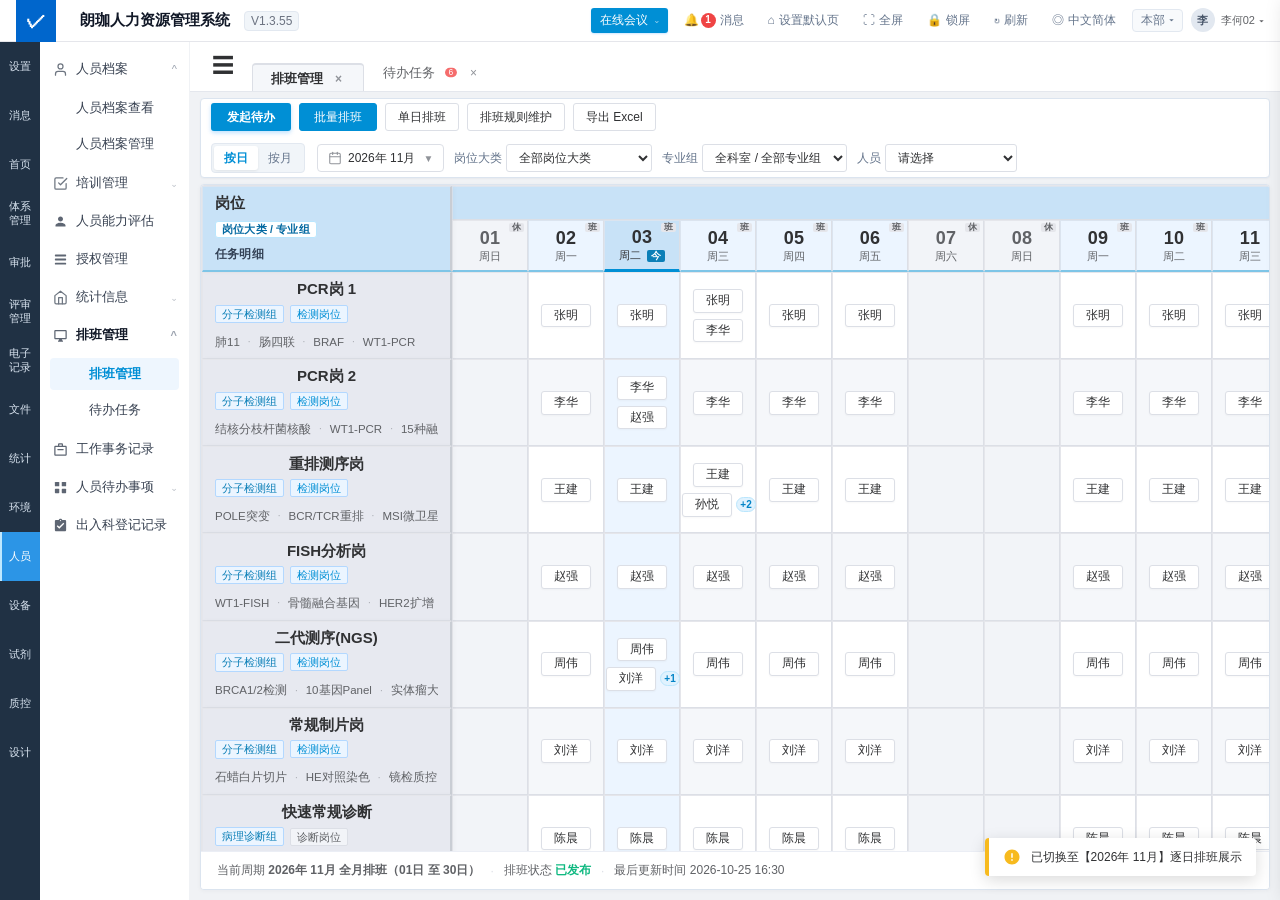
==== commit 65db335e: "feat: 同步最新排班高保真设计稿（单日排班、已超期状态、发起待办手动刷新与单行删除、岗位维护说明）" ====
--- a/index.html
+++ b/index.html
@@ -1,7170 +1,10959 @@
-<!DOCTYPE html>
-<html lang="zh-CN">
-<head>
-    <meta charset="UTF-8">
-    <meta name="viewport" content="width=device-width, initial-scale=1.0">
-    <title>朗驰排班协同系统 - 分子生物室综合排班工作台</title>
-    <style>
-        :root {
-            --sidebar-dark: #0f172a;
-            --sidebar-light: #ffffff;
-            --sidebar-border: #e2e8f0;
-            --top-bg: #ffffff;
-            --primary-blue: #0084ff;
-            --primary-blue-hover: #269bfd;
-            --table-shift-blue: #3296fa;
-            --btn-yellow: #f59e0b;
-            --btn-cyan: #0ea5e9;
-            --text-main: #1e293b;
-            --text-sub: #64748b;
-            --text-light: #94a3b8;
-            --border-color: #cbd5e1;
-            --weekend-red: #ef4444;
-            --success: #10b981;
-            --warning: #f59e0b;
-            --danger: #ef4444;
-            --bg-page: #f1f5f9;
-            --card-bg: #ffffff;
-            --today-bg: #eff6ff;
-            --conflict-bg: #fee2e2;
-            --conflict-border: #fca5a5;
-            --conflict-text: #b91c1c;
-            --highlight-yellow: #fef08a;
-        }
-
-        * { box-sizing: border-box; margin: 0; padding: 0; }
-        body {
-            font-family: -apple-system, BlinkMacSystemFont, "Segoe UI", "PingFang SC", "Microsoft YaHei", sans-serif;
-            font-size: 12px;
-            color: var(--text-main);
-            background: var(--bg-page);
-            height: 100vh;
-            display: flex;
-            flex-direction: column;
-            overflow: hidden;
-            user-select: none;
-        }
-
-        /* 顶部全局系统栏 (42px) */
-        .system-topbar {
-            height: 42px;
-            background: var(--top-bg);
-            border-bottom: 1px solid var(--border-color);
-            display: flex;
-            align-items: center;
-            justify-content: space-between;
-            padding: 0 16px;
-            flex-shrink: 0;
-        }
-        .topbar-left {
-            display: flex;
-            align-items: center;
-            gap: 10px;
-        }
-        .system-logo {
-            display: flex;
-            align-items: center;
-            gap: 8px;
-            font-weight: 700;
-            font-size: 14px;
-            color: #0f172a;
-        }
-        .logo-icon {
-            width: 24px;
-            height: 24px;
-            background: var(--primary-blue);
-            color: #fff;
-            border-radius: 4px;
-            display: flex;
-            align-items: center;
-            justify-content: center;
-            font-size: 13px;
-            font-weight: bold;
-        }
-        .version-badge {
-            font-size: 11px;
-            color: var(--text-sub);
-            font-weight: normal;
-            background: #f1f5f9;
-            padding: 2px 6px;
-            border-radius: 4px;
-            border: 1px solid #e2e8f0;
-        }
-        .topbar-right {
-            display: flex;
-            align-items: center;
-            gap: 16px;
-            font-size: 12px;
-            color: var(--text-sub);
-        }
-        .user-profile {
-            display: flex;
-            align-items: center;
-            gap: 6px;
-            cursor: pointer;
-        }
-        .avatar {
-            width: 24px;
-            height: 24px;
-            background: #e2e8f0;
-            border-radius: 50%;
-            display: flex;
-            align-items: center;
-            justify-content: center;
-            font-size: 11px;
-            color: #475569;
-            font-weight: bold;
-        }
-
-        /* 主体布局 */
-        .main-layout {
-            display: flex;
-            flex: 1;
-            overflow: hidden;
-        }
-
-        /* 极窄深色一级导航 (50px) */
-        .sidebar-first {
-            width: 50px;
-            background: var(--sidebar-dark);
-            display: flex;
-            flex-direction: column;
-            align-items: center;
-            padding: 10px 0;
-            gap: 12px;
-            flex-shrink: 0;
-        }
-        .nav-item-first {
-            width: 40px;
-            height: 40px;
-            display: flex;
-            flex-direction: column;
-            align-items: center;
-            justify-content: center;
-            color: #94a3b8;
-            border-radius: 6px;
-            cursor: pointer;
-            transition: all 0.2s;
-            font-size: 11px;
-            gap: 3px;
-        }
-        .nav-item-first:hover {
-            background: #1e293b;
-            color: #fff;
-        }
-        .nav-item-first.active {
-            background: var(--primary-blue);
-            color: #fff;
-        }
-        .nav-item-first svg {
-            width: 18px;
-            height: 18px;
-            fill: currentColor;
-        }
-
-        /* 二级业务菜单 (175px) */
-        .sidebar-second {
-            width: 175px;
-            background: var(--sidebar-light);
-            border-right: 1px solid var(--sidebar-border);
-            display: flex;
-            flex-direction: column;
-            flex-shrink: 0;
-        }
-        .sidebar-second-header {
-            height: 38px;
-            display: flex;
-            align-items: center;
-            padding: 0 14px;
-            font-weight: 600;
-            font-size: 13px;
-            color: #334155;
-            border-bottom: 1px solid #f1f5f9;
-        }
-        .menu-tree {
-            flex: 1;
-            overflow-y: auto;
-            padding: 8px 0;
-        }
-        .menu-group-title {
-            padding: 8px 14px 4px;
-            font-size: 11px;
-            color: var(--text-light);
-            text-transform: uppercase;
-            font-weight: 600;
-        }
-        .menu-item {
-            height: 34px;
-            display: flex;
-            align-items: center;
-            padding: 0 14px 0 20px;
-            color: #475569;
-            cursor: pointer;
-            transition: all 0.15s;
-            position: relative;
-            gap: 8px;
-        }
-        .menu-item:hover {
-            background: #f8fafc;
-            color: var(--primary-blue);
-        }
-        .menu-item.active {
-            background: #e0f2fe;
-            color: var(--primary-blue);
-            font-weight: 600;
-        }
-        .menu-item.active::after {
-            content: '';
-            position: absolute;
-            right: 0;
-            top: 0;
-            bottom: 0;
-            width: 3px;
-            background: var(--primary-blue);
-        }
-        .menu-icon {
-            width: 14px;
-            height: 14px;
-            fill: currentColor;
-            opacity: 0.8;
-        }
-
-        /* 与人员授权模块一致的统一左侧菜单 */
-        .sidebar {
-            width: 240px;
-            background: #fafafa;
-            border-right: 1px solid #dcdfe6;
-            display: flex;
-            flex-direction: column;
-            flex-shrink: 0;
-            overflow-y: auto;
-        }
-        .sidebar-logo {
-            height: 60px;
-            display: flex;
-            align-items: center;
-            padding: 0 20px;
-            font-weight: bold;
-            font-size: 16px;
-            border-bottom: 1px solid #dcdfe6;
-            flex-shrink: 0;
-            color: #333;
-        }
-        .sidebar .menu-item {
-            margin: 4px 12px;
-            padding: 12px 16px;
-            height: auto;
-            min-height: 42px;
-            display: flex;
-            align-items: center;
-            cursor: pointer;
-            color: #333;
-            transition: 0.2s;
-            flex-shrink: 0;
-            font-size: 14px;
-            border-radius: 6px;
-            gap: 0;
-        }
-        .sidebar .menu-item:hover { background: #eef1f6; }
-        .sidebar .menu-item.active {
-            color: #fff;
-            background: #409EFF;
-            font-weight: normal;
-            border: none;
-            box-shadow: 0 2px 6px rgba(64,158,255,0.3);
-        }
-        .sidebar .menu-item.active::after { display: none; }
-        .sidebar .menu-item i {
-            margin-right: 12px;
-            width: 20px;
-            text-align: center;
-            font-style: normal;
-            font-size: 16px;
-            display: inline-block;
-            filter: brightness(0) opacity(0.7);
-            transition: 0.2s;
-        }
-        .sidebar .menu-item.active i { filter: brightness(0) invert(1); opacity: 1; }
-        .sidebar .menu-item .dropdown-icon { margin-left: auto; font-size: 12px; color: #ccc; filter: none; }
-        .sidebar .menu-item.active .dropdown-icon { color: #fff; }
-        .sidebar .menu-item.sub-item {
-            padding-left: 46px;
-            min-height: 28px;
-            padding-top: 5px;
-            padding-bottom: 5px;
-            font-size: 13px;
-            color: #909399;
-        }
-        .sidebar .menu-item.sub-item.active { color: #fff; }
-
-        /* 主工作区 */
-        .workspace {
-            flex: 1;
-            width: auto;
-            display: flex;
-            flex-direction: column;
-            overflow: hidden;
-            background: var(--bg-page);
-        }
-
-        /* 顶部标签栏 (32px) */
-        .tags-bar {
-            height: 32px;
-            background: #ffffff;
-            border-bottom: 1px solid var(--sidebar-border);
-            display: flex;
-            align-items: flex-end;
-            padding: 0 10px;
-            gap: 6px;
-            flex-shrink: 0;
-        }
-        .tag-item {
-            height: 28px;
-            background: #f8fafc;
-            border: 1px solid #e2e8f0;
-            border-bottom: none;
-            border-radius: 4px 4px 0 0;
-            padding: 0 10px;
-            display: flex;
-            align-items: center;
-            gap: 6px;
-            font-size: 12px;
-            color: #64748b;
-            cursor: pointer;
-        }
-        .tag-item.active {
-            background: #ffffff;
-            color: var(--primary-blue);
-            font-weight: 600;
-            border-color: #cbd5e1;
-            border-top: 2px solid var(--primary-blue);
-            height: 29px;
-            margin-bottom: -1px;
-        }
-        .tag-close {
-            font-size: 14px;
-            color: #94a3b8;
-            cursor: pointer;
-            line-height: 1;
-        }
-        .tag-close:hover { color: #ef4444; }
-
-        /* 主内容容器 */
-        .content-area {
-            flex: 1;
-            padding: 10px;
-            overflow: hidden;
-            display: flex;
-            flex-direction: column;
-            gap: 8px;
-        }
-
-        /* ================= 一、 顶部控制栏（快捷操作区） ================= */
-        .card-control-bar {
-            background: var(--card-bg);
-            border: 1px solid var(--sidebar-border);
-            border-radius: 4px;
-            padding: 10px 14px;
-            display: flex;
-            align-items: center;
-            justify-content: space-between;
-            flex-shrink: 0;
-            gap: 16px;
-            flex-wrap: wrap;
-        }
-        .control-group {
-            display: flex;
-            align-items: center;
-            gap: 10px;
-        }
-        .time-nav-box {
-            display: flex;
-            align-items: center;
-            border: 1px solid #cbd5e1;
-            border-radius: 4px;
-            overflow: hidden;
-            background: #fff;
-        }
-        .btn-nav {
-            height: 28px;
-            padding: 0 10px;
-            background: #f8fafc;
-            border: none;
-            color: #334155;
-            cursor: pointer;
-            font-size: 12px;
-            display: flex;
-            align-items: center;
-            justify-content: center;
-            transition: background 0.15s;
-        }
-        .btn-nav:hover { background: #e2e8f0; }
-        .current-date-label {
-            padding: 0 12px;
-            font-weight: 600;
-            font-size: 12px;
-            color: #0f172a;
-            white-space: nowrap;
-        }
-        .btn-today {
-            height: 28px;
-            padding: 0 10px;
-            background: #fff;
-            border: 1px solid #cbd5e1;
-            border-radius: 4px;
-            cursor: pointer;
-            font-size: 12px;
-            color: #475569;
-            transition: all 0.15s;
-        }
-        .btn-today:hover {
-            color: var(--primary-blue);
-            border-color: var(--primary-blue);
-        }
-
-        /* 视图单选切换卡 */
-        .view-switch-box {
-            display: flex;
-            border: 1px solid #cbd5e1;
-            border-radius: 4px;
-            overflow: hidden;
-            background: #f1f5f9;
-            padding: 2px;
-        }
-        .view-btn {
-            height: 24px;
-            padding: 0 12px;
-            border: none;
-            background: transparent;
-            color: #64748b;
-            cursor: pointer;
-            font-size: 12px;
-            font-weight: 500;
-            border-radius: 3px;
-            transition: all 0.15s;
-        }
-        .view-btn.active {
-            background: #ffffff;
-            color: var(--primary-blue);
-            font-weight: 600;
-            box-shadow: 0 1px 2px rgba(0,0,0,0.06);
-        }
-
-        /* 筛选区 */
-        .filter-item {
-            display: flex;
-            align-items: center;
-            gap: 6px;
-        }
-        .filter-label {
-            color: var(--text-sub);
-            font-size: 12px;
-            white-space: nowrap;
-        }
-        select, input[type="text"] {
-            height: 28px;
-            padding: 0 8px;
-            border: 1px solid #dcdfe6;
-            border-radius: 3px;
-            font-size: 12px;
-            color: #334155;
-            background: #fff;
-            outline: none;
-        }
-        select:focus, input[type="text"]:focus {
-            border-color: var(--primary-blue);
-        }
-
-        /* 按钮通用 (统一遵循LIS操作台标准规范) */
-        .btn {
-            height: 28px;
-            padding: 0 12px;
-            border-radius: 3px;
-            font-size: 12px;
-            display: inline-flex;
-            align-items: center;
-            justify-content: center;
-            gap: 4px;
-            cursor: pointer;
-            border: 1px solid transparent;
-            font-weight: 500;
-            transition: all 0.15s;
-            white-space: nowrap;
-            user-select: none;
-            box-sizing: border-box;
-        }
-        .btn-yellow { background: #f8c643; border-color: #f8c643; color: #fff; }
-        .btn-yellow:hover { background: #e6b12f; border-color: #e6b12f; }
-        .btn-blue { background: #008fd5; border-color: #008fd5; color: #fff; }
-        .btn-blue:hover { background: #007bb8; border-color: #007bb8; }
-        .btn-cyan { background: var(--btn-cyan); border-color: var(--btn-cyan); color: #fff; }
-        .btn-cyan:hover { background: #0284c7; border-color: #0284c7; }
-        .btn-outline-blue { background: #ffffff; border-color: #9edbf4; color: #008fd5; }
-        .btn-outline-blue:hover { background: #ebf7fc; border-color: #008fd5; color: #008fd5; }
-        .btn-default { background: #ffffff; color: #475569; border-color: #dcdfe6; }
-        .btn-default:hover { background: #f8fafc; border-color: #cbd5e1; color: #008fd5; }
-
-        /* ================= 二、 主体排班矩阵（核心展示区） ================= */
-        .card-matrix-wrap {
-            flex: 1;
-            background: var(--card-bg);
-            border: 1px solid var(--sidebar-border);
-            border-radius: 4px;
-            display: flex;
-            flex-direction: column;
-            overflow: hidden;
-            position: relative;
-        }
-
-        
-        /* 表格横向滚动时第1列锁定 */
-        .sticky-col {
-            position: sticky !important;
-            left: 0 !important;
-            background: #ffffff !important;
-            z-index: 12 !important;
-            box-shadow: 2px 0 5px rgba(0,0,0,0.06);
-        }
-        th.sticky-col {
-            z-index: 22 !important;
-            background: #f8fafc !important;
-        }
-        .matrix-table-container {
-            flex: 1;
-            overflow-y: auto;
-            overflow-x: auto; /* 支持月视图/季视图横向平滑滚动 */
-        }
-
-        .matrix-table-container {
-            flex: 1;
-            overflow-y: auto;
-            overflow-x: hidden; /* 周视图固定占满宽度，无需横向滚动 */
-        }
-
-        
-/* ================= 排班修改模式专属样式 ================= */
-.btn-assign-post {
-    display: none;
-    margin-top: 5px;
-    height: 22px;
-    background: #0284c7;
-    color: #ffffff;
-    border: none;
-    border-radius: 3px;
-    font-size: 11px;
-    font-weight: 700;
-    cursor: pointer;
-    align-items: center;
-    justify-content: center;
-    gap: 3px;
-    padding: 0 8px;
-    box-shadow: 0 1px 2px rgba(2, 132, 199, 0.2);
-    transition: all 0.15s;
-    width: 100%;
-}
-.btn-assign-post:hover {
-    background: #0369a1;
-}
-/* 编辑模式激活时，行头显示批量设置按钮 */
-.is-editing .btn-assign-post {
-    display: flex !important;
-}
-.is-editing .schedule-cell:hover::after {
-    content: '✎点选微调';
-    position: absolute;
-    right: 4px;
-    bottom: 4px;
-    font-size: 10px;
-    color: #0284c7;
-    background: #e0f2fe;
-    padding: 1px 4px;
-    border-radius: 2px;
-}
-
-        /* ================= 排班表样式全面对齐用户质控大屏截图 ================= */
-        /* 顶部温馨操作提示条 (参考截图顶部样式) */
-        .schedule-hint-bar {
-            background: #fffdf5;
-            border: 1px solid #fde68a;
-            border-radius: 3px;
-            padding: 5px 12px;
-            display: flex;
-            align-items: center;
-            justify-content: space-between;
-            font-size: 12px;
-            color: #b45309;
-            flex-shrink: 0;
-        }
-        .schedule-hint-dot {
-            width: 8px;
-            height: 8px;
-            border-radius: 50%;
-            background: #f59e0b;
-            display: inline-block;
-            margin-right: 6px;
-        }
-
-        table.matrix-table {
-            border-collapse: collapse;
-            width: 100%;
-            table-layout: fixed;
-            font-size: 12px;
-            background: #ffffff;
-            border: 1px solid #e4e7ed;
-        }
-        table.matrix-table th, table.matrix-table td {
-            border: 1px solid #e4e7ed;
-            padding: 6px 8px;
-            text-align: center;
-            vertical-align: middle;
-        }
-
-        /* 横向表头（列表头）：淡蓝灰清爽底色，字体深灰蓝，完全对齐截图 */
-        table.matrix-table th {
-            background: #f2f6fc;
-            font-weight: 600;
-            font-size: 12px;
-            color: #303133;
-            text-align: center;
-            position: sticky;
-            top: 0;
-            z-index: 10;
-            height: 35px;
-            border: 1px solid #dcdfe6;
-            letter-spacing: 0.2px;
-        }
-
-        /* 纵向岗位列表头 (第1列)：白底微淡灰，细边框，左对齐，对齐截图 */
-        .col-post-header {
-            width: 190px;
-            background: #ffffff !important;
-            font-weight: 600;
-            color: #303133;
-            text-align: left !important;
-            padding-left: 14px !important;
-            border-right: 1px solid #dcdfe6 !important;
-            border-bottom: 1px solid #e4e7ed !important;
-        }
-        th.col-post-header {
-            background: #f2f6fc !important;
-            color: #303133 !important;
-            font-size: 12.5px;
-            font-weight: 600;
-            text-align: left !important;
-            padding-left: 14px !important;
-            z-index: 25 !important;
-            border-right: 1px solid #dcdfe6 !important;
-        }
-
-        /* 岗位大类分组行：整行浅天蓝底纹，深天蓝粗体字，带序号，完全参照截图大类行 */
-        .post-group-row {
-            background: #edf5fc !important;
-            font-weight: 700;
-            font-size: 12.5px;
-            color: #008cfc !important;
-            padding: 7px 14px !important;
-            text-align: left !important;
-            border-top: 1px solid #d4e8fc !important;
-            border-bottom: 1px solid #d4e8fc !important;
-        }
-        .post-group-badge {
-            background: #008cfc;
-            color: #fff;
-            font-size: 11px;
-            font-weight: 600;
-            padding: 2px 7px;
-            border-radius: 2px;
-            margin-right: 8px;
-        }
-
-        /* 今天列高亮 */
-        .col-today {
-            background: #f4f9ff !important;
-        }
-        th.col-today {
-            background: #e8f4ff !important;
-            color: #008cfc !important;
-            font-weight: 700;
-        }
-        .today-pill {
-            background: #008cfc;
-            color: #fff;
-            font-size: 10px;
-            padding: 1px 5px;
-            border-radius: 8px;
-            margin-left: 4px;
-            font-weight: 500;
-        }
-
-        /* 周末列微淡红底 */
-        .th-weekend {
-            color: #f56c6c !important;
-            background: #fef0f0 !important;
-            font-weight: 600;
-        }
-
-        /* 单元格排班容器 */
-        .schedule-cell {
-            min-height: 52px;
-            background: #ffffff;
-            transition: background 0.15s;
-            cursor: pointer;
-            position: relative;
-            padding: 6px 6px !important;
-        }
-        .schedule-cell:hover {
-            background: #f8fafd;
-        }
-
-        /* 隔行斑马纹交替 (极轻微) */
-        tbody tr:nth-child(even) .schedule-cell:not(.col-today):not(.cell-unassigned) {
-            background: #fafbfc;
-        }
-
-        /* 未安排人员的单元格：显眼的浅暖橙底纹 */
-        .schedule-cell.cell-unassigned {
-            background: #fffdf5 !important;
-        }
-
-        /* 1. 人员姓名：高可读性精致样式标签 (Tag/Badge 严格保留用户满意的样式) */
-        .person-tag {
-            background: #e0f2fe;
-            border: 1px solid #7dd3fc;
-            border-radius: 3px;
-            padding: 4px 10px;
-            margin: 2px;
-            display: inline-flex;
-            align-items: center;
-            justify-content: center;
-            font-size: 12px;
-            font-weight: 700;
-            color: #0369a1;
-            box-shadow: 0 1px 2px rgba(2, 132, 199, 0.08);
-            transition: all 0.15s ease;
-            cursor: pointer;
-            text-align: center;
-            min-width: 54px;
-            line-height: 1.3;
-        }
-        .person-tag:hover {
-            background: #008cfc;
-            border-color: #008cfc;
-            color: #ffffff;
-            box-shadow: 0 2px 6px rgba(0, 140, 252, 0.25);
-            transform: translateY(-1px);
-        }
-
-        /* 冲突状态标签样式 */
-        .person-tag.conflict-tag {
-            background: #fee2e2 !important;
-            border-color: #f87171 !important;
-            color: #b91c1c !important;
-            font-weight: 800 !important;
-        }
-
-        /* 全表联动高亮态 (明黄发光标签) */
-        .person-tag.highlight-person, .highlight-person {
-            background: #fef08a !important;
-            border-color: #ca8a04 !important;
-            color: #854d0e !important;
-            font-weight: 800 !important;
-            box-shadow: 0 0 0 2px #eab308, 0 2px 6px rgba(202, 138, 4, 0.3) !important;
-            transform: scale(1.06);
-        }
-
-        /* 2. 缺岗/未排满状态：醒目琥珀橙虚线框与警告标识 (严格保留) */
-        .unassigned-card {
-            border: 1.5px dashed #f59e0b;
-            background: #fef3c7;
-            border-radius: 3px;
-            padding: 6px 10px;
-            text-align: center;
-            color: #b45309;
-            font-size: 11.5px;
-            font-weight: 700;
-            display: flex;
-            align-items: center;
-            justify-content: center;
-            gap: 4px;
-            box-shadow: 0 1px 2px rgba(245, 158, 11, 0.1);
-            transition: all 0.15s;
-        }
-        .unassigned-card:hover {
-            border-color: #d97706;
-            color: #78350f;
-            background: #fde68a;
-            transform: translateY(-1px);
-        }
-        .unassigned-card:hover {
-            border-color: #d97706;
-            color: #78350f;
-            background: #fde68a;
-            transform: translateY(-1px);
-            box-shadow: 0 2px 6px rgba(217, 119, 6, 0.25);
-        }
-
-        /* 3. 冲突状态高亮 */
-        .conflict-cell {
-            background: var(--conflict-bg) !important;
-            border: 1px solid var(--conflict-border) !important;
-        }
-        .conflict-badge {
-            background: #fee2e2;
-            border: 1px solid #f87171;
-            color: var(--conflict-text);
-            border-radius: 4px;
-            padding: 3px 6px;
-            font-size: 11px;
-            display: flex;
-            align-items: center;
-            gap: 4px;
-            margin-top: 4px;
-            font-weight: 600;
-        }
-
-        /* 底部状态条 */
-        .matrix-footer {
-            height: 36px;
-            background: #ffffff;
-            border-top: 1px solid var(--sidebar-border);
-            display: flex;
-            align-items: center;
-            justify-content: space-between;
-            padding: 0 16px;
-            font-size: 11.5px;
-            color: var(--text-sub);
-            flex-shrink: 0;
-        }
-        .legend-strip {
-            display: flex;
-            align-items: center;
-            gap: 16px;
-        }
-        .legend-node {
-            display: flex;
-            align-items: center;
-            gap: 6px;
-        }
-
-        /* 悬浮微型 Tooltip */
-        .micro-tooltip {
-            position: fixed;
-            background: #0f172a;
-            color: #f8fafc;
-            padding: 6px 10px;
-            border-radius: 4px;
-            font-size: 11px;
-            line-height: 1.4;
-            pointer-events: none;
-            z-index: 3000;
-            display: none;
-            box-shadow: 0 4px 12px rgba(0,0,0,0.25);
-            max-width: 260px;
-        }
-
-        /* ================= 居中排班规则与模板大弹窗 (Modal) ================= */
-        .modal-overlay {
-            position: fixed;
-            top: 0; left: 0; right: 0; bottom: 0;
-            background: rgba(15, 23, 42, 0.5);
-            z-index: 2000;
-            display: none;
-            align-items: center;
-            justify-content: center;
-            backdrop-filter: blur(2px);
-        }
-        .modal-container {
-            width: 960px;
-            max-width: 92vw;
-            height: 84vh;
-            background: #ffffff;
-            border-radius: 6px;
-            box-shadow: 0 20px 40px rgba(0, 0, 0, 0.25);
-            display: flex;
-            flex-direction: column;
-            overflow: hidden;
-        }
-        .modal-header {
-            height: 48px;
-            border-bottom: 1px solid var(--sidebar-border);
-            display: flex;
-            align-items: center;
-            justify-content: space-between;
-            padding: 0 20px;
-            background: #f8fafc;
-            flex-shrink: 0;
-        }
-        .modal-title {
-            font-size: 14px;
-            font-weight: 700;
-            color: #0f172a;
-            display: flex;
-            align-items: center;
-            gap: 8px;
-        }
-        .modal-close {
-            font-size: 22px;
-            color: #64748b;
-            cursor: pointer;
-            line-height: 1;
-        }
-        .modal-close:hover { color: #ef4444; }
-        .modal-tabs {
-            height: 42px;
-            border-bottom: 1px solid var(--sidebar-border);
-            display: flex;
-            background: #ffffff;
-            padding: 0 20px;
-            gap: 24px;
-            flex-shrink: 0;
-        }
-        .modal-tab {
-            height: 100%;
-            display: flex;
-            align-items: center;
-            font-size: 13px;
-            color: #64748b;
-            cursor: pointer;
-            position: relative;
-            font-weight: 500;
-        }
-        .modal-tab:hover { color: var(--primary-blue); }
-        .modal-tab.active {
-            color: var(--primary-blue);
-            font-weight: 600;
-        }
-        .modal-tab.active::after {
-            content: '';
-            position: absolute;
-            bottom: 0; left: 0; right: 0;
-            height: 2px;
-            background: var(--primary-blue);
-        }
-        .modal-body {
-            flex: 1;
-            overflow-y: auto;
-            padding: 20px;
-            background: #f8fafc;
-        }
-        .modal-pane { display: none; }
-        .modal-pane.active { display: block; }
-        .modal-card {
-            background: #ffffff;
-            border: 1px solid var(--sidebar-border);
-            border-radius: 4px;
-            padding: 16px;
-            margin-bottom: 16px;
-        }
-        .modal-card-title {
-            font-size: 13px;
-            font-weight: 600;
-            color: #1e293b;
-            margin-bottom: 12px;
-            display: flex;
-            align-items: center;
-            justify-content: space-between;
-        }
-        .modal-footer {
-            height: 52px;
-            background: #ffffff;
-            border-top: 1px solid var(--sidebar-border);
-            display: flex;
-            align-items: center;
-            justify-content: flex-end;
-            padding: 0 20px;
-            gap: 10px;
-            flex-shrink: 0;
-        }
-
-        /* 岗位明细表：新增和编辑均在表格行内完成 */
-        .post-list-card {
-            border: 1px solid #dcebfa;
-            border-radius: 3px;
-            overflow: hidden;
-            flex: 1;
-            display: flex;
-            flex-direction: column;
-            min-height: 0;
-        }
-        .post-list-header {
-            height: 34px;
-            background: #eef6fe;
-            color: #008cfc;
-            display: flex;
-            align-items: center;
-            justify-content: space-between;
-            padding: 0 12px;
-            font-size: 13px;
-            font-weight: 600;
-            flex-shrink: 0;
-        }
-        .post-list-header small {
-            color: #788ca0;
-            font-size: 11px;
-            font-weight: normal;
-        }
-        .post-list-body {
-            flex: 1;
-            min-height: 0;
-            display: flex;
-            flex-direction: column;
-            padding: 10px 14px;
-            background: #ffffff;
-        }
-        .post-list-toolbar {
-            min-height: 32px;
-            display: flex;
-            align-items: center;
-            justify-content: space-between;
-            gap: 8px;
-            margin-bottom: 8px;
-            flex-shrink: 0;
-        }
-        .post-list-toolbar-left,
-        .post-list-toolbar-actions {
-            display: flex;
-            align-items: center;
-            gap: 6px;
-        }
-        .post-list-toolbar .btn {
-            height: 28px;
-            padding: 0 10px;
-            font-size: 12px;
-        }
-        .post-list-toolbar input {
-            width: 210px;
-            height: 28px;
-            border: 1px solid #dcdfe6;
-            border-radius: 3px;
-            padding: 0 8px;
-            font-size: 12px;
-        }
-        .post-table-scroll {
-            flex: 1;
-            min-height: 0;
-            overflow: auto;
-            border: 1px solid #ebeef5;
-            border-radius: 3px;
-        }
-        #postsConfigTable th,
-        #postsConfigTable td {
-            vertical-align: middle;
-        }
-        #postsConfigTable th {
-            height: 35px;
-            line-height: 35px;
-            white-space: nowrap;
-        }
-        #postsConfigTable tbody td {
-            height: 35px;
-            line-height: 35px;
-            white-space: nowrap;
-            overflow: hidden;
-            text-overflow: ellipsis;
-        }
-        #postsConfigTable tbody tr {
-            cursor: pointer;
-            height: 35px;
-            transition: background-color 0.15s ease;
-        }
-        #postsConfigTable tbody tr:nth-child(odd) {
-            background: #ffffff;
-        }
-        #postsConfigTable tbody tr:nth-child(even) {
-            background: #f8fafc;
-        }
-        #postsConfigTable tbody tr:hover {
-            background: #eef6fe;
-        }
-        #postsConfigTable tbody tr.post-row-selected {
-            background: #f0f7ff;
-        }
-        #postsConfigTable tbody tr.post-row-editing {
-            background: #fffdf2;
-        }
-        #postsConfigTable tbody tr.post-row-editing td {
-            height: 48px;
-            line-height: normal;
-        }
-        .post-cell-input,
-        .post-cell-select,
-        .post-cell-multi {
-            width: 100%;
-            min-width: 90px;
-            border: 1px solid #b3d8ff;
-            border-radius: 3px;
-            padding: 4px 6px;
-            font-size: 12px;
-            background: #ffffff;
-        }
-        .post-cell-multi {
-            height: 28px;
-            min-height: 28px;
-            overflow: hidden;
-        }
-        .post-task-editor {
-            display: flex;
-            flex-direction: column;
-            gap: 4px;
-            min-width: 190px;
-        }
-        .post-task-item {
-            display: flex;
-            align-items: center;
-            gap: 4px;
-        }
-        .post-task-choice {
-            width: 112px;
-            height: 25px;
-            border: 1px solid #b3d8ff;
-            border-radius: 3px;
-            padding: 0 4px;
-            font-size: 11px;
-            background: #ffffff;
-            flex-shrink: 0;
-        }
-        .post-task-item .post-cell-input {
-            min-width: 0;
-        }
-        .post-task-remove {
-            width: 22px;
-            height: 22px;
-            padding: 0;
-            border: 1px solid #fbc4c4;
-            background: #fff;
-            color: #f56c6c;
-            border-radius: 3px;
-            cursor: pointer;
-        }
-        .post-task-add {
-            align-self: flex-start;
-            border: 0;
-            background: transparent;
-            color: #008cfc;
-            padding: 0;
-            cursor: pointer;
-            font-size: 11px;
-        }
-        .post-task-list,
-        .post-person-list {
-            display: flex;
-            flex-wrap: nowrap;
-            gap: 4px;
-            align-items: center;
-            overflow: hidden;
-            white-space: nowrap;
-            max-width: 100%;
-        }
-        .post-task-list span {
-            display: inline-block;
-            line-height: 1.35;
-            overflow: hidden;
-            text-overflow: ellipsis;
-            white-space: nowrap;
-            flex: 0 1 auto;
-        }
-        .post-no-project {
-            min-width: 160px;
-            padding: 6px;
-            color: #909399;
-            background: #f8fafc;
-            border: 1px dashed #dcdfe6;
-            border-radius: 3px;
-            line-height: 1.35;
-        }
-        .post-selector-field {
-            display: flex;
-            align-items: stretch;
-            min-width: 150px;
-            min-height: 28px;
-            border: 1px solid #d9e2ec;
-            border-radius: 3px;
-            background: #ffffff;
-            overflow: hidden;
-        }
-        .post-selector-field select {
-            flex: 1;
-            min-width: 0;
-            border: 0;
-            outline: 0;
-            padding: 0 6px;
-            font-size: 12px;
-            color: #303133;
-            background: #ffffff;
-        }
-        .post-picker-trigger {
-            display: flex;
-            align-items: center;
-            justify-content: space-between;
-            gap: 4px;
-            min-width: 160px;
-            min-height: 28px;
-            border: 1px solid #d9e2ec;
-            border-radius: 3px;
-            background: #ffffff;
-            cursor: pointer;
-        }
-        .post-picker-value {
-            flex: 1;
-            min-width: 0;
-            padding: 4px 6px;
-            color: #303133;
-            line-height: 1.35;
-            overflow: hidden;
-            text-overflow: ellipsis;
-            white-space: nowrap;
-        }
-        .post-picker-value .cnas-badge {
-            display: inline-block;
-            max-width: 120px;
-            overflow: hidden;
-            text-overflow: ellipsis;
-            white-space: nowrap;
-            vertical-align: middle;
-        }
-        .post-picker-placeholder {
-            color: #a8abb2;
-        }
-        .post-picker-more {
-            width: 30px;
-            align-self: stretch;
-            border: 0;
-            border-left: 1px solid #e4e7ed;
-            background: #f8fafc;
-            color: #7b8794;
-            cursor: pointer;
-            font-size: 15px;
-        }
-        .post-picker-more:hover {
-            color: #008cfc;
-            background: #eef6fe;
-        }
-        .selector-modal-card {
-            width: 860px;
-            max-width: 94vw;
-            height: 620px;
-            max-height: 86vh;
-            background: #ffffff;
-            border: 1px solid #dfe6ec;
-            border-radius: 3px;
-            box-shadow: 0 16px 36px rgba(15, 23, 42, 0.22);
-            display: flex;
-            flex-direction: column;
-            overflow: hidden;
-        }
-        .selector-modal-header {
-            height: 44px;
-            display: flex;
-            align-items: center;
-            justify-content: space-between;
-            padding: 0 16px;
-            border-bottom: 1px solid #e4e7ed;
-            background: #f5f7fa;
-            color: #303133;
-            font-size: 14px;
-            font-weight: 600;
-            flex-shrink: 0;
-        }
-        .selector-modal-close {
-            border: 0;
-            background: transparent;
-            color: #909399;
-            font-size: 20px;
-            cursor: pointer;
-        }
-        .selector-modal-body {
-            flex: 1;
-            min-height: 0;
-            display: grid;
-            grid-template-columns: 1fr 1fr;
-            gap: 12px;
-            padding: 12px;
-            background: #ffffff;
-        }
-        .selector-pane {
-            min-width: 0;
-            min-height: 0;
-            border: 1px solid #dfe6ec;
-            border-radius: 3px;
-            display: flex;
-            flex-direction: column;
-            overflow: hidden;
-        }
-        .selector-pane-title {
-            height: 38px;
-            display: flex;
-            align-items: center;
-            justify-content: space-between;
-            padding: 0 12px;
-            background: #f5f7fa;
-            border-bottom: 1px solid #e4e7ed;
-            color: #303133;
-            font-size: 13px;
-        }
-        .selector-search {
-            margin: 10px 12px 6px;
-            height: 28px;
-            border: 1px solid #dcdfe6;
-            border-radius: 3px;
-            padding: 0 8px;
-            font-size: 12px;
-        }
-        .task-tree-scroll,
-        .selected-task-scroll,
-        .person-options-scroll {
-            flex: 1;
-            min-height: 0;
-            overflow-y: auto;
-            padding: 4px 8px 10px;
-        }
-        .task-tree-group {
-            border-bottom: 1px solid #f0f2f5;
-        }
-        .task-tree-parent {
-            display: flex;
-            align-items: center;
-            gap: 6px;
-            min-height: 34px;
-            color: #303133;
-            font-size: 12px;
-            font-weight: 600;
-        }
-        .task-tree-parent button {
-            width: 18px;
-            height: 18px;
-            border: 0;
-            background: transparent;
-            color: #909399;
-            cursor: pointer;
-        }
-        .task-tree-children {
-            padding: 0 0 4px 24px;
-        }
-        .task-tree-child,
-        .person-option {
-            display: flex;
-            align-items: center;
-            gap: 6px;
-            min-height: 30px;
-            padding: 0 6px;
-            color: #606266;
-            font-size: 12px;
-            cursor: pointer;
-        }
-        .task-tree-child:hover,
-        .person-option:hover {
-            background: #f5f7fa;
-        }
-        .selected-task-item {
-            display: flex;
-            align-items: center;
-            justify-content: space-between;
-            min-height: 34px;
-            padding: 0 8px;
-            border-bottom: 1px solid #f0f2f5;
-            color: #303133;
-            font-size: 12px;
-        }
-        .selected-task-item button {
-            border: 0;
-            background: transparent;
-            color: #f56c6c;
-            cursor: pointer;
-        }
-        .selector-modal-footer {
-            height: 48px;
-            display: flex;
-            align-items: center;
-            justify-content: flex-end;
-            gap: 8px;
-            padding: 0 14px;
-            border-top: 1px solid #e4e7ed;
-            background: #f5f7fa;
-            flex-shrink: 0;
-        }
-        .post-actions,
-        .post-editor-action {
-            display: flex;
-            flex-direction: row;
-            align-items: center;
-            justify-content: center;
-            gap: 4px;
-            white-space: nowrap;
-        }
-        .post-actions .btn-table-action,
-        .post-editor-action .btn-table-action {
-            height: 24px;
-            min-width: 42px;
-            padding: 0 8px;
-            font-size: 11px;
-            border-radius: 3px;
-            cursor: pointer;
-            margin-right: 0;
-        }
-
-        /* 岗位详情微型弹窗 */
-        .detail-modal-overlay {
-            position: fixed;
-            top: 0; left: 0; right: 0; bottom: 0;
-            background: rgba(15, 23, 42, 0.4);
-            z-index: 2500;
-            display: none;
-            align-items: center;
-            justify-content: center;
-        }
-        .detail-card {
-            width: 440px;
-            background: #fff;
-            border-radius: 6px;
-            box-shadow: 0 16px 32px rgba(0,0,0,0.2);
-            overflow: hidden;
-        }
-
-        /* Toast 提示 */
-        .toast-alert {
-            position: fixed;
-            bottom: 24px;
-            right: 24px;
-            background: #ffffff;
-            border-left: 4px solid var(--warning);
-            box-shadow: 0 4px 16px rgba(0,0,0,0.15);
-            padding: 10px 14px;
-            border-radius: 4px;
-            z-index: 3000;
-            display: none;
-            align-items: center;
-            gap: 10px;
-            font-size: 12px;
-        }
-
-        /* ================= 排班看板展示优化 ================= */
-        #viewScheduleBoard {
-            gap: 10px;
-        }
-        #viewScheduleBoard .card-control-bar {
-            min-height: 52px;
-            padding: 8px 12px;
-            border-color: #dbe4ef;
-            box-shadow: 0 1px 3px rgba(15, 23, 42, 0.04);
-        }
-        #viewScheduleBoard .card-control-bar > .control-group:first-child {
-            flex: 1 1 auto;
-            min-width: 430px;
-        }
-        #viewScheduleBoard .card-control-bar > .control-group:last-child {
-            flex: 0 1 auto;
-            justify-content: flex-end;
-            gap: 8px;
-        }
-        #viewScheduleBoard .time-nav-box {
-            box-shadow: inset 0 0 0 1px rgba(148, 163, 184, 0.08);
-        }
-        #viewScheduleBoard .current-date-label {
-            min-width: 184px;
-            text-align: center;
-        }
-        #viewScheduleBoard .filter-item select {
-            min-width: 132px;
-        }
-        #viewScheduleBoard .schedule-hint-bar {
-            min-height: 32px;
-            padding: 6px 12px;
-            border-color: #f6d88a;
-            box-shadow: 0 1px 2px rgba(146, 64, 14, 0.04);
-        }
-        .schedule-overview {
-            min-height: 52px;
-            display: flex;
-            align-items: stretch;
-            justify-content: space-between;
-            gap: 16px;
-            padding: 8px 14px;
-            background: #ffffff;
-            border: 1px solid #dbe4ef;
-            border-radius: 4px;
-            box-shadow: 0 1px 3px rgba(15, 23, 42, 0.035);
-        }
-        .overview-intro {
-            display: flex;
-            flex-direction: column;
-            justify-content: center;
-            min-width: 142px;
-            padding-right: 16px;
-            border-right: 1px solid #e8eef5;
-        }
-        .overview-kicker {
-            color: #94a3b8;
-            font-size: 11px;
-            line-height: 1.2;
-        }
-        .overview-title {
-            margin-top: 3px;
-            color: #1e293b;
-            font-size: 13px;
-            font-weight: 700;
-        }
-        .overview-metrics {
-            display: flex;
-            align-items: stretch;
-            flex: 1;
-        }
-        .overview-stat {
-            min-width: 120px;
-            padding: 0 18px;
-            display: flex;
-            align-items: center;
-            gap: 10px;
-            border-right: 1px solid #eef2f7;
-        }
-        .overview-stat:last-child {
-            border-right: 0;
-        }
-        .overview-stat strong {
-            color: #0f172a;
-            font-size: 18px;
-            line-height: 1;
-        }
-        .overview-stat span {
-            color: #64748b;
-            font-size: 11px;
-            white-space: nowrap;
-        }
-        .overview-stat.is-warning strong { color: #d97706; }
-        .overview-stat.is-danger strong { color: #dc2626; }
-        .overview-stat.is-success strong { color: #059669; }
-        .overview-status {
-            align-self: center;
-            display: inline-flex;
-            align-items: center;
-            gap: 6px;
-            padding: 5px 9px;
-            color: #047857;
-            background: #ecfdf5;
-            border: 1px solid #bbf7d0;
-            border-radius: 3px;
-            font-size: 11px;
-            white-space: nowrap;
-        }
-        .overview-status::before {
-            content: '';
-            width: 6px;
-            height: 6px;
-            border-radius: 50%;
-            background: #10b981;
-        }
-        #viewScheduleBoard .card-matrix-wrap {
-            border-color: #dbe4ef;
-            box-shadow: 0 1px 4px rgba(15, 23, 42, 0.04);
-        }
-        #viewScheduleBoard .matrix-table-container {
-            display: flex;
-            flex-direction: column;
-            overflow-x: auto;
-            overflow-y: auto;
-            scrollbar-color: #cbd5e1 transparent;
-        }
-        #viewScheduleBoard table.matrix-table {
-            flex: 1 0 auto;
-            min-height: 100%;
-        }
-        #viewScheduleBoard table.matrix-table th {
-            height: 42px;
-            background: #f8fafc;
-            border-color: #dbe4ef;
-            color: #334155;
-        }
-        #viewScheduleBoard table.matrix-table th.col-today {
-            background: #e8f4ff;
-            box-shadow: inset 2px 0 #60a5fa, inset -2px 0 #60a5fa;
-        }
-        #viewScheduleBoard table.matrix-table tbody tr td:nth-child(4) {
-            box-shadow: inset 2px 0 rgba(96, 165, 250, 0.32), inset -2px 0 rgba(96, 165, 250, 0.32);
-        }
-        #viewScheduleBoard table.matrix-table tbody tr td:nth-child(7),
-        #viewScheduleBoard table.matrix-table tbody tr td:nth-child(8) {
-            background: #fffafa !important;
-        }
-        #viewScheduleBoard table.matrix-table td.schedule-cell {
-            height: 58px;
-        }
-        #viewScheduleBoard .post-group-row {
-            height: 32px;
-            padding: 6px 14px !important;
-            background: #eff7ff !important;
-            border-color: #d7eafe !important;
-        }
-        #viewScheduleBoard .post-group-badge {
-            padding: 3px 8px;
-            border-radius: 3px;
-            letter-spacing: 0.2px;
-        }
-        #viewScheduleBoard .col-post-header {
-            width: 190px;
-            padding-left: 12px !important;
-        }
-        #viewScheduleBoard .person-tag {
-            min-width: 58px;
-            padding: 5px 11px;
-            border-radius: 4px;
-        }
-        #viewScheduleBoard .conflict-cell {
-            box-shadow: inset 0 0 0 1px #f87171;
-        }
-        #viewScheduleBoard .conflict-badge {
-            justify-content: center;
-            min-height: 22px;
-            margin: 4px 0 0;
-        }
-        #viewScheduleBoard .matrix-footer {
-            min-height: 42px;
-            height: auto;
-            padding: 0 14px;
-            background: #f8fafc;
-            border-color: #dbe4ef;
-        }
-        #viewScheduleBoard .legend-strip {
-            gap: 14px;
-        }
-        #viewScheduleBoard .legend-node {
-            gap: 5px;
-            color: #64748b;
-        }
-        #viewScheduleBoard .today-pill {
-            white-space: nowrap;
-        }
-        @media (max-width: 1180px) {
-            #viewScheduleBoard .card-control-bar > .control-group:first-child {
-                min-width: 100%;
-            }
-            #viewScheduleBoard .card-control-bar > .control-group:last-child {
-                width: 100%;
-                justify-content: flex-start;
-            }
-            #viewScheduleBoard .schedule-hint-bar {
-                align-items: flex-start;
-                flex-wrap: wrap;
-                gap: 4px 12px;
-            }
-            #viewScheduleBoard .schedule-hint-bar > span:last-child {
-                margin-left: auto;
-            }
-            .schedule-overview {
-                overflow-x: auto;
-            }
-        }
-        @media (max-width: 760px) {
-            #viewScheduleBoard .content-area,
-            #viewScheduleBoard {
-                padding: 8px;
-            }
-            .overview-intro {
-                min-width: 120px;
-            }
-            .overview-stat {
-                min-width: 108px;
-                padding: 0 12px;
-            }
-            #viewScheduleBoard .matrix-table-container {
-                overflow-x: auto;
-            }
-            #viewScheduleBoard table.matrix-table {
-                min-width: 880px;
-            }
-        }
-    
-        /* ================= 严格遵循 CNAS系统前端UI与页面样式规范.md 样式 ================= */
-        :root {
-            --cnas-primary: #008cfc;
-            --cnas-primary-hover: #269bfd;
-            --cnas-success: #67c23a;
-            --cnas-warning: #e6a23c;
-            --cnas-danger: #f56c6c;
-            --cnas-info: #788ca0;
-            --cnas-border: #e4e7ed;
-            --cnas-border-input: #dcdfe6;
-            --cnas-border-split: #ebeef5;
-            --cnas-bg-page: #f0f2f5;
-            --cnas-text-main: #303133;
-            --cnas-text-sub: #606266;
-        }
-
-        /* 弹窗专用 CNAS 规范工具栏 (规范 3.2: 高 46px) */
-        .cnas-toolbar {
-            height: 46px;
-            padding: 0 16px;
-            border-bottom: 1px solid #f0f2f5;
-            display: flex;
-            align-items: center;
-            justify-content: space-between;
-            flex-shrink: 0;
-            background: #ffffff;
-        }
-        .cnas-toolbar-left {
-            display: flex;
-            align-items: center;
-            gap: 10px;
-        }
-        .cnas-indicator-bar {
-            width: 3px;
-            height: 14px;
-            background: var(--cnas-primary);
-            border-radius: 1px;
-            display: inline-block;
-        }
-        .cnas-module-title {
-            font-size: 14px;
-            color: var(--cnas-text-main);
-            font-weight: 500;
-            display: flex;
-            align-items: center;
-            gap: 6px;
-        }
-        .cnas-toolbar-right {
-            display: flex;
-            align-items: center;
-            gap: 8px;
-        }
-
-        /* CNAS 按钮系统 (规范 4.1) */
-        .btn-cnas-primary {
-            height: 28px;
-            background: var(--cnas-primary);
-            color: #ffffff;
-            border: none;
-            border-radius: 3px;
-            padding: 0 12px;
-            font-size: 12px;
-            cursor: pointer;
-            display: inline-flex;
-            align-items: center;
-            justify-content: center;
-            gap: 4px;
-            transition: all 0.15s;
-        }
-        .btn-cnas-primary:hover {
-            background: var(--cnas-primary-hover);
-        }
-        .btn-cnas-default {
-            height: 28px;
-            background: #ffffff;
-            color: var(--cnas-text-sub);
-            border: 1px solid var(--cnas-border-input);
-            border-radius: 3px;
-            padding: 0 12px;
-            font-size: 12px;
-            cursor: pointer;
-            display: inline-flex;
-            align-items: center;
-            justify-content: center;
-            gap: 4px;
-            transition: all 0.15s;
-        }
-        .btn-cnas-default:hover {
-            color: var(--cnas-primary);
-            border-color: #b3d8ff;
-            background: #edf6ff;
-        }
-        .btn-cnas-table-action {
-            height: 24px;
-            background: #ffffff;
-            border: 1px solid #b3d8ff;
-            color: var(--cnas-primary);
-            border-radius: 3px;
-            padding: 0 8px;
-            font-size: 12px;
-            cursor: pointer;
-            transition: all 0.15s;
-            display: inline-flex;
-            align-items: center;
-            text-decoration: none;
-        }
-        .btn-cnas-table-action:hover {
-            background: var(--cnas-primary);
-            color: #ffffff;
-        }
-        .btn-cnas-table-danger {
-            height: 24px;
-            background: #ffffff;
-            border: 1px solid #fde2e2;
-            color: var(--cnas-danger);
-            border-radius: 3px;
-            padding: 0 8px;
-            font-size: 12px;
-            cursor: pointer;
-            transition: all 0.15s;
-            display: inline-flex;
-            align-items: center;
-            text-decoration: none;
-        }
-        .btn-cnas-table-danger:hover {
-            background: var(--cnas-danger);
-            color: #ffffff;
-        }
-
-        /* CNAS 数据表格规范 (严格 35px 单行行高, 规范 5.1, 无分页条) */
-        .cnas-table-container {
-            flex: 1;
-            overflow-y: auto;
-            position: relative;
-        }
-        .cnas-standard-table {
-            width: 100%;
-            border-collapse: collapse;
-            font-size: 13px;
-            color: var(--cnas-text-main);
-            table-layout: fixed;
-        }
-        .cnas-standard-table thead tr {
-            height: 35px;
-            background: #fafafa;
-        }
-        .cnas-standard-table th {
-            height: 35px;
-            padding: 0 10px;
-            font-size: 13px;
-            color: var(--cnas-text-sub);
-            font-weight: 500;
-            border-bottom: 1px solid var(--cnas-border-split);
-            border-right: 1px solid var(--cnas-border-split);
-            text-align: left;
-            white-space: nowrap;
-            overflow: hidden;
-            text-overflow: ellipsis;
-        }
-        .cnas-standard-table tbody tr {
-            height: 35px;
-            cursor: pointer;
-            transition: background 0.1s;
-        }
-        .cnas-standard-table tbody tr:nth-child(odd) {
-            background: #ffffff;
-        }
-        .cnas-standard-table tbody tr:nth-child(even) {
-            background: #fafbfc;
-        }
-        .cnas-standard-table tbody tr:hover {
-            background: #f0f7ff !important;
-        }
-        .cnas-standard-table tbody tr.selected {
-            background: #edf6ff !important;
-        }
-        .cnas-standard-table td {
-            height: 35px;
-            padding: 0 10px;
-            font-size: 13px;
-            color: var(--cnas-text-main);
-            border-bottom: 1px solid var(--cnas-border-split);
-            border-right: 1px solid var(--cnas-border-split);
-            white-space: nowrap;
-            overflow: hidden;
-            text-overflow: ellipsis;
-            vertical-align: middle;
-        }
-
-        /* CNAS 状态徽标 (规范 5.2) */
-        .cnas-badge {
-            display: inline-block;
-            border-radius: 3px;
-            padding: 2px 8px;
-            font-size: 12px;
-            line-height: 1.2;
-            white-space: nowrap;
-        }
-        .cnas-badge-detect {
-            background: #edf6ff;
-            border: 1px solid #b3d8ff;
-            color: var(--cnas-primary);
-        }
-        .cnas-badge-daily {
-            background: #f0f9eb;
-            border: 1px solid #e1f3d8;
-            color: var(--cnas-success);
-        }
-        .cnas-badge-method {
-            background: #f4f4f5;
-            border: 1px solid var(--cnas-border-input);
-            color: var(--cnas-info);
-            padding: 1px 5px;
-            border-radius: 2px;
-            font-size: 11px;
-            margin-right: 4px;
-        }
-        .cnas-badge-tag {
-            background: #f8fafc;
-            border: 1px solid #e2e8f0;
-            color: #475569;
-            padding: 1px 6px;
-            border-radius: 2px;
-            font-size: 11px;
-            margin-right: 4px;
-        }
-        .btn-move {
-            border: 1px solid #cbd5e1;
-            background: #ffffff;
-            border-radius: 3px;
-            padding: 1px 5px;
-            font-size: 10px;
-            cursor: pointer;
-            color: #64748b;
-        }
-        .btn-move:hover {
-            background: #eff6ff;
-            color: var(--cnas-primary);
-            border-color: #93c5fd;
-        }
-
-        /* 弹窗关闭按钮 (规范 6.1: 46px*46px 实心天蓝方块 + 白色居中粗叉号) */
-        .cnas-modal-close-square {
-            width: 46px;
-            height: 46px;
-            background: var(--cnas-primary);
-            color: #ffffff;
-            display: flex;
-            align-items: center;
-            justify-content: center;
-            font-size: 22px;
-            font-weight: 400;
-            cursor: pointer;
-            transition: background 0.15s;
-        }
-        .cnas-modal-close-square:hover {
-            background: var(--cnas-primary-hover);
-        }
-
-        /* 抽屉样式 (Drawer) */
-        .drawer-overlay {
-            position: fixed;
-            top: 0;
-            left: 0;
-            width: 100vw;
-            height: 100vh;
-            background: rgba(15, 23, 42, 0.45);
-            z-index: 1050;
-            display: none;
-            backdrop-filter: blur(2px);
-        }
-        .drawer-container {
-            position: absolute;
-            top: 0;
-            right: 0;
-            width: 580px;
-            height: 100vh;
-            background: #ffffff;
-            box-shadow: -4px 0 20px rgba(0,0,0,0.15);
-            display: flex;
-            flex-direction: column;
-            animation: slideInRight 0.25s ease-out;
-        }
-        @keyframes slideInRight {
-            from { transform: translateX(100%); }
-            to { transform: translateX(0); }
-        }
-        .drawer-header {
-            height: 46px;
-            padding: 0 16px;
-            border-bottom: 1px solid #ebeef5;
-            display: flex;
-            align-items: center;
-            justify-content: space-between;
-            background: #fafafa;
-        }
-        .drawer-body {
-            flex: 1;
-            padding: 16px;
-            overflow-y: auto;
-            display: flex;
-            flex-direction: column;
-            gap: 14px;
-        }
-        .drawer-section {
-            background: #ffffff;
-            border: 1px solid #ebeef5;
-            border-radius: 4px;
-            padding: 12px 14px;
-        }
-        .drawer-section-title {
-            font-size: 13px;
-            font-weight: 600;
-            color: #303133;
-            margin-bottom: 10px;
-            display: flex;
-            align-items: center;
-            gap: 6px;
-            border-bottom: 1px solid #f0f2f5;
-            padding-bottom: 6px;
-        }
-        .sec-num {
-            background: var(--cnas-primary);
-            color: #fff;
-            width: 18px;
-            height: 18px;
-            border-radius: 50%;
-            display: inline-flex;
-            align-items: center;
-            justify-content: center;
-            font-size: 10px;
-        }
-        .form-row {
-            display: flex;
-            align-items: center;
-            gap: 10px;
-            margin-bottom: 10px;
-        }
-        .form-label {
-            width: 85px;
-            font-size: 12px;
-            color: #606266;
-            font-weight: 500;
-            flex-shrink: 0;
-        }
-        .drawer-footer {
-            height: 52px;
-            padding: 0 16px;
-            border-top: 1px solid #ebeef5;
-            display: flex;
-            align-items: center;
-            justify-content: flex-end;
-            gap: 10px;
-            background: #fafafa;
-        }
-
-    
-        /* ================= 页面全屏撑满与大看板双态样式 ================= */
-        html, body {
-            width: 100%;
-            height: 100vh;
-            margin: 0;
-            padding: 0;
-            overflow: hidden;
-            display: flex;
-            flex-direction: column;
-        }
-        .main-container {
-            display: flex;
-            flex: 1;
-            width: 100%;
-            height: calc(100vh - 42px);
-            overflow: hidden;
-        }
-        .workspace {
-            flex: 1;
-            width: calc(100% - 221px);
-            display: flex;
-            flex-direction: column;
-            height: 100%;
-            background: #f0f2f5;
-            overflow: hidden;
-        }
-        /* 左侧统一菜单宽度由 flex 布局自动扣除 */
-        .main-layout { min-width: 0; }
-        .main-layout > .workspace { width: auto; min-width: 0; }
-        .tags-bar {
-            height: 32px;
-            background: #ffffff;
-            border-bottom: 1px solid #e4e7ed;
-            display: flex;
-            align-items: flex-end;
-            padding: 0 12px;
-            flex-shrink: 0;
-        }
-        .tag-item {
-            height: 28px;
-            padding: 0 12px;
-            font-size: 12px;
-            color: #606266;
-            background: #f5f7fa;
-            border: 1px solid #e4e7ed;
-            border-bottom: none;
-            border-radius: 4px 4px 0 0;
-            display: inline-flex;
-            align-items: center;
-            cursor: pointer;
-            margin-right: 4px;
-        }
-        .tag-item.active {
-            background: #ffffff;
-            color: var(--primary-blue);
-            font-weight: 600;
-            border-top: 2px solid var(--primary-blue);
-        }
-        .content-area {
-            flex: 1;
-            width: 100%;
-            height: calc(100% - 32px);
-            display: flex;
-            flex-direction: column;
-            padding: 10px 12px 12px;
-            box-sizing: border-box;
-            overflow: hidden;
-        }
-        .matrix-card {
-            flex: 1;
-            width: 100%;
-            background: #ffffff;
-            border: 1px solid #e4e7ed;
-            border-radius: 4px;
-            display: flex;
-            flex-direction: column;
-            overflow: hidden;
-            box-shadow: 0 1px 4px rgba(0,0,0,0.03);
-        }
-
-        /* 顶部操作区 (通栏自适应) */
-        .card-control-bar {
-            padding: 8px 14px;
-            background: #ffffff;
-            border-bottom: 1px solid #ebeef5;
-            display: flex;
-            align-items: center;
-            justify-content: space-between;
-            flex-shrink: 0;
-            gap: 12px;
-        }
-        .time-filter-left {
-            display: flex;
-            align-items: center;
-            gap: 8px;
-        }
-        .time-nav-box {
-            display: flex;
-            align-items: center;
-            border: 1px solid #dcdfe6;
-            border-radius: 3px;
-            overflow: hidden;
-            background: #ffffff;
-        }
-        .btn-nav {
-            height: 28px;
-            padding: 0 10px;
-            background: #ffffff;
-            border: none;
-            color: #606266;
-            font-size: 12px;
-            cursor: pointer;
-            transition: all 0.15s;
-        }
-        .btn-nav:hover {
-            background: #f5f7fa;
-            color: var(--primary-blue);
-        }
-        .current-date-label {
-            height: 28px;
-            padding: 0 12px;
-            display: flex;
-            align-items: center;
-            font-size: 13px;
-            font-weight: 600;
-            color: #303133;
-            background: #fafafa;
-            border-left: 1px solid #ebeef5;
-            border-right: 1px solid #ebeef5;
-            white-space: nowrap;
-        }
-        .btn-today {
-            height: 28px;
-            padding: 0 10px;
-            background: #ffffff;
-            border: 1px solid #dcdfe6;
-            border-radius: 3px;
-            font-size: 12px;
-            color: #606266;
-            cursor: pointer;
-        }
-        .btn-today:hover {
-            color: var(--primary-blue);
-            border-color: #b3d8ff;
-        }
-        .range-switch-group {
-            display: flex;
-            border: 1px solid #dcdfe6;
-            border-radius: 3px;
-            overflow: hidden;
-        }
-        .btn-range {
-            height: 28px;
-            padding: 0 10px;
-            background: #ffffff;
-            border: none;
-            border-right: 1px solid #ebeef5;
-            color: #606266;
-            font-size: 12px;
-            cursor: pointer;
-        }
-        .btn-range:last-child {
-            border-right: none;
-        }
-        .btn-range.active {
-            background: var(--primary-blue);
-            color: #ffffff;
-            font-weight: 500;
-        }
-
-        .filter-actions-right {
-            display: flex;
-            align-items: center;
-            gap: 8px;
-        }
-        .filter-item {
-            display: flex;
-            align-items: center;
-            gap: 4px;
-            font-size: 12px;
-            color: #606266;
-        }
-        .select-clean {
-            height: 28px;
-            border: 1px solid #dcdfe6;
-            border-radius: 3px;
-            padding: 0 8px;
-            font-size: 12px;
-            color: #303133;
-            background: #ffffff;
-        }
-        .select-clean:focus {
-            outline: none;
-            border-color: var(--primary-blue);
-        }
-
-        /* 表格容器 (周视图占满100%无横向滚动条) */
-        .matrix-table-container {
-            flex: 1;
-            width: 100%;
-            overflow-y: auto;
-            overflow-x: hidden;
-            position: relative;
-        }
-        .matrix-table-container.scrollable-x {
-            overflow-x: auto;
-        }
-        .main-matrix-table {
-            width: 100%;
-            border-collapse: collapse;
-            table-layout: fixed;
-            font-size: 12px;
-        }
-
-        /* 第一列：岗位信息 (固定260px，多标签自动换行，不省略) */
-        .col-sticky-post {
-            width: 260px;
-            min-width: 260px;
-            max-width: 260px;
-            position: sticky;
-            left: 0;
-            background: #f8fafc;
-            border-right: 2px solid #cbd5e1;
-            padding: 8px 12px;
-            box-sizing: border-box;
-            vertical-align: top;
-            z-index: 10;
-        }
-        .post-title-text {
-            font-size: 13px;
-            font-weight: 700;
-            color: #0f172a;
-            margin-bottom: 4px;
-        }
-        .post-badges-row {
-            display: flex;
-            align-items: center;
-            gap: 4px;
-            margin-bottom: 5px;
-            flex-wrap: wrap;
-        }
-        .badge-post-type {
-            background: #eff6ff;
-            border: 1px solid #bfdbfe;
-            color: #1d4ed8;
-            padding: 1px 6px;
-            border-radius: 2px;
-            font-size: 11px;
-            font-weight: 600;
-        }
-        .badge-post-type-daily {
-            background: #ecfdf5;
-            border: 1px solid #a7f3d0;
-            color: #047857;
-            padding: 1px 6px;
-            border-radius: 2px;
-            font-size: 11px;
-            font-weight: 600;
-        }
-        .badge-method-box {
-            background: #f1f5f9;
-            border: 1px solid #cbd5e1;
-            color: #475569;
-            padding: 1px 5px;
-            border-radius: 2px;
-            font-size: 11px;
-            font-weight: 700;
-        }
-        .post-projects-wrap {
-            display: flex;
-            flex-wrap: wrap;
-            gap: 4px;
-            line-height: 1.4;
-        }
-        .badge-project-item {
-            background: #ffffff;
-            border: 1px solid #cbd5e1;
-            color: #334155;
-            padding: 1px 5px;
-            border-radius: 3px;
-            font-size: 11px;
-            white-space: nowrap;
-        }
-
-        /* 日期列表头 (自适应宽度，Sticky 置顶) */
-        .main-matrix-table thead th {
-            position: sticky;
-            top: 0;
-            z-index: 20;
-            height: 38px;
-            background: #f8fafc;
-            border-bottom: 2px solid #cbd5e1;
-            border-right: 1px solid #e2e8f0;
-            font-size: 12px;
-            color: #334155;
-            font-weight: 600;
-            text-align: center;
-            padding: 0 4px;
-        }
-        .main-matrix-table thead th.col-sticky-post {
-            z-index: 30;
-            text-align: left;
-            padding-left: 12px;
-        }
-        .th-today {
-            background: #eff6ff !important;
-            border-bottom: 2px solid #0084ff !important;
-            color: #0084ff !important;
-        }
-        .th-weekend {
-            background: #fef2f2 !important;
-            color: #ef4444 !important;
-        }
-
-        /* 专业组分隔行 */
-        .group-header-row td {
-            height: 30px;
-            background: #f1f5f9;
-            border-top: 1px solid #cbd5e1;
-            border-bottom: 1px solid #cbd5e1;
-            padding: 0 12px;
-            font-size: 12px;
-            font-weight: 700;
-            color: #1e293b;
-        }
-
-        /* 排班单元格 (撑满平分宽度) */
-        .schedule-cell {
-            border-bottom: 1px solid #e2e8f0;
-            border-right: 1px solid #e2e8f0;
-            padding: 6px 4px;
-            vertical-align: middle;
-            text-align: center;
-            background: #ffffff;
-            transition: all 0.15s;
-        }
-        .schedule-cell.col-today {
-            background: #eff6ff;
-        }
-
-        /* 纯净查看模式人名卡片 (无多余警告干扰) */
-        /* 统一在岗人员姓名样式：所有视图（近一周、近一月、近三月）严格一致 */
-        .person-tag-clean {
-            display: inline-block;
-            background: #ffffff;
-            border: 1px solid #cbd5e1;
-            color: #1e293b;
-            padding: 3px 8px;
-            border-radius: 4px;
-            font-size: 12px;
-            font-weight: 500;
-            box-shadow: 0 1px 2px rgba(0,0,0,0.03);
-            cursor: pointer;
-            transition: all 0.15s;
-            line-height: 1.3;
-            text-align: center;
-            max-width: 90%;
-            overflow: hidden;
-            text-overflow: ellipsis;
-            white-space: nowrap;
-        }
-        .person-tag-clean:hover {
-            border-color: #008cfc;
-            color: #008cfc;
-            background: #f0f7ff;
-        }
-        .person-tag-clean:hover {
-            border-color: var(--primary-blue);
-            color: var(--primary-blue);
-            background: #f0f7ff;
-        }
-
-        /* 高亮定位人名效果 */
-        .person-tag-clean.highlight-target {
-            border: 2px solid #f59e0b !important;
-            background: #fef3c7 !important;
-            color: #b45309 !important;
-            font-weight: 700 !important;
-        }
-
-        /* 编辑模式专属样式 (仅在编辑态生效) */
-        .btn-assign-post {
-            display: none;
-            margin-top: 6px;
-            height: 22px;
-            background: #0084ff;
-            color: #ffffff;
-            border: none;
-            border-radius: 3px;
-            font-size: 11px;
-            cursor: pointer;
-            padding: 0 6px;
-        }
-        .is-editing .btn-assign-post {
-            display: inline-flex;
-            align-items: center;
-            justify-content: center;
-        }
-        .is-editing .schedule-cell {
-            cursor: pointer;
-        }
-        .is-editing .schedule-cell:hover {
-            background: #f0f9ff;
-        }
-        .conflict-cell-edit {
-            background: #fee2e2 !important;
-            border: 1px solid #fca5a5 !important;
-        }
-        .conflict-badge-edit {
-            display: none;
-            font-size: 10px;
-            color: #dc2626;
-            font-weight: 700;
-            margin-top: 2px;
-        }
-        .is-editing .conflict-badge-edit {
-            display: block;
-        }
-        .unassigned-card-edit {
-            display: none;
-            border: 1px dashed #f59e0b;
-            background: #fffbeb;
-            color: #b45309;
-            padding: 3px 6px;
-            border-radius: 3px;
-            font-size: 11px;
-        }
-        .is-editing .unassigned-card-edit {
-            display: block;
-        }
-
-        /* 底部状态区 (双态分离) */
-        .matrix-footer-bar {
-            height: 38px;
-            padding: 0 16px;
-            background: #ffffff;
-            border-top: 1px solid #ebeef5;
-            display: flex;
-            align-items: center;
-            justify-content: space-between;
-            font-size: 12px;
-            color: #606266;
-            flex-shrink: 0;
-        }
-        .status-divider {
-            margin: 0 10px;
-            color: #dcdfe6;
-        }
-        .badge-published {
-            background: #f0f9eb;
-            color: #67c23a;
-            border: 1px solid #e1f3d8;
-            padding: 1px 6px;
-            border-radius: 3px;
-            font-size: 11px;
-            font-weight: 500;
-        }
-
-    
-        /* ================= CNAS 规范标准大弹窗 (1240px, 46px头部, 天蓝关闭块) ================= */
-        .modal-overlay {
-            position: fixed;
-            top: 0; left: 0; right: 0; bottom: 0;
-            background: rgba(15, 23, 42, 0.55);
-            z-index: 2000;
-            display: none;
-            align-items: center;
-            justify-content: center;
-            backdrop-filter: blur(2px);
-        }
-        .modal-container {
-            width: 95%;
-            max-width: 1240px;
-            height: 88vh;
-            background: #ffffff;
-            border-radius: 4px;
-            box-shadow: 0 10px 30px rgba(0, 0, 0, 0.2);
-            display: flex;
-            flex-direction: column;
-            overflow: hidden;
-            position: relative;
-        }
-        .modal-header {
-            height: 46px;
-            background: #ffffff;
-            border-bottom: 1px solid #ebeef5;
-            display: flex;
-            align-items: center;
-            justify-content: space-between;
-            padding-left: 20px;
-            padding-right: 0;
-            flex-shrink: 0;
-        }
-        .modal-title {
-            font-size: 15px;
-            font-weight: 700;
-            color: #303133;
-            display: flex;
-            align-items: center;
-            gap: 8px;
-        }
-        .modal-close-cube {
-            width: 46px;
-            height: 46px;
-            background: #008cfc;
-            color: #ffffff;
-            display: flex;
-            align-items: center;
-            justify-content: center;
-            font-size: 20px;
-            font-weight: 400;
-            cursor: pointer;
-            transition: background 0.15s;
-            user-select: none;
-        }
-        .modal-close-cube:hover {
-            background: #269bfd;
-        }
-
-        /* 弹窗Tab导航 (轻量扁平两项) */
-        .modal-tabs {
-            height: 38px;
-            background: #fafbfc;
-            border-bottom: 1px solid #e4e7ed;
-            display: flex;
-            align-items: center;
-            padding: 0 16px;
-            gap: 8px;
-            flex-shrink: 0;
-        }
-        .modal-tab {
-            height: 30px;
-            padding: 0 14px;
-            display: flex;
-            align-items: center;
-            font-size: 13px;
-            color: #606266;
-            cursor: pointer;
-            border-radius: 3px;
-            transition: all 0.15s;
-        }
-        .modal-tab:hover {
-            color: #008cfc;
-            background: #f0f7ff;
-        }
-        .modal-tab.active {
-            color: #008cfc;
-            background: #edf6ff;
-            font-weight: 600;
-            border: 1px solid #b3d8ff;
-        }
-
-        /* 弹窗主体全屏滚动区 (无分页条全量展示) */
-        .modal-body {
-            flex: 1;
-            padding: 12px 18px;
-            overflow-y: auto;
-            background: #ffffff;
-            display: flex;
-            flex-direction: column;
-        }
-        .modal-pane {
-            display: none;
-            flex-direction: column;
-            flex: 1;
-        }
-        .modal-pane.active {
-            display: flex;
-        }
-
-        /* CNAS 标准数据表格 (严格 35px 行高, 斑马纹, 悬浮浅蓝, 整行点击高亮) */
-        .cnas-table-wrap {
-            flex: 1;
-            overflow-y: auto;
-            border: 1px solid #ebeef5;
-            border-radius: 3px;
-        }
-        .cnas-data-table {
-            width: 100%;
-            border-collapse: collapse;
-            table-layout: fixed;
-            font-size: 13px;
-            color: #303133;
-        }
-        .cnas-data-table thead th {
-            height: 35px;
-            line-height: 35px;
-            background: #fafafa;
-            color: #606266;
-            font-weight: 600;
-            font-size: 13px;
-            border-bottom: 1px solid #ebeef5;
-            border-right: 1px solid #ebeef5;
-            padding: 0 10px;
-            text-align: left;
-            position: sticky;
-            top: 0;
-            z-index: 10;
-        }
-        .cnas-data-table tbody td {
-            height: 35px;
-            line-height: 35px;
-            border-bottom: 1px solid #ebeef5;
-            border-right: 1px solid #ebeef5;
-            padding: 0 10px;
-            overflow: hidden;
-            text-overflow: ellipsis;
-            white-space: nowrap;
-        }
-        .cnas-data-table tbody tr:nth-child(even) {
-            background: #fafbfc;
-        }
-        .cnas-data-table tbody tr:hover {
-            background: #f0f7ff !important;
-        }
-        .cnas-data-table tbody tr.selected {
-            background: #edf6ff !important;
-        }
-
-        /* CNAS 胶囊徽标规范 */
-        .cnas-badge {
-            display: inline-flex;
-            align-items: center;
-            height: 20px;
-            line-height: 18px;
-            padding: 0 6px;
-            font-size: 11px;
-            border-radius: 3px;
-            margin-right: 4px;
-            white-space: nowrap;
-            vertical-align: middle;
-        }
-        .badge-blue {
-            background: #ecf5ff;
-            border: 1px solid #d9ecff;
-            color: #008cfc;
-        }
-        .badge-green {
-            background: #f0f9eb;
-            border: 1px solid #e1f3d8;
-            color: #67c23a;
-        }
-        .badge-orange {
-            background: #fdf6ec;
-            border: 1px solid #faecd8;
-            color: #e6a23c;
-        }
-        .badge-gray {
-            background: #f4f4f5;
-            border: 1px solid #dcdfe6;
-            color: #788ca0;
-        }
-        .badge-purple {
-            background: #fbf5ff;
-            border: 1px solid #f0dbff;
-            color: #9333ea;
-        }
-
-        /* 表格行内操作小按钮 */
-        .btn-table-action {
-            height: 24px;
-            line-height: 22px;
-            padding: 0 8px;
-            font-size: 12px;
-            color: #008cfc;
-            background: #ffffff;
-            border: 1px solid #b3d8ff;
-            border-radius: 3px;
-            cursor: pointer;
-            transition: all 0.15s;
-            margin-right: 4px;
-        }
-        .btn-table-action:hover {
-            background: #008cfc;
-            color: #ffffff;
-        }
-        .btn-table-danger {
-            color: #ff4949;
-            border-color: #ffcdd2;
-        }
-        .btn-table-danger:hover {
-            background: #ff4949;
-            color: #ffffff;
-        }
-
-        /* 弹窗底部操作栏 */
-        .modal-footer {
-            height: 52px;
-            border-top: 1px solid #ebeef5;
-            background: #ffffff;
-            padding: 0 20px;
-            display: flex;
-            align-items: center;
-            justify-content: flex-end;
-            gap: 10px;
-            flex-shrink: 0;
-        }
-
-    
-        /* ================= 11项精细化优化专属样式 ================= */
-        /* 第一列宽度调整到 280px，行高控制在 48~52px */
-        .col-sticky-post {
-            width: 280px !important;
-            min-width: 280px !important;
-            max-width: 280px !important;
-            position: sticky !important;
-            left: 0 !important;
-            background: #ffffff !important;
-            border-right: 2px solid #cbd5e1 !important;
-            padding: 6px 10px !important;
-            box-sizing: border-box !important;
-            vertical-align: middle !important;
-            z-index: 10 !important;
-            line-height: 1.25 !important;
-        }
-        th.col-sticky-post {
-            background: #f8fafc !important;
-            z-index: 30 !important;
-            height: 36px !important;
-            line-height: 36px !important;
-            font-size: 13px !important;
-            font-weight: 600 !important;
-            color: #303133 !important;
-            padding-left: 10px !important;
-        }
-
-        /* 岗位行高控制：普通岗位 48~52px */
-        .main-matrix-table tbody tr {
-            height: 50px !important;
-            min-height: 48px !important;
-        }
-        .main-matrix-table tbody tr.group-header-row {
-            height: 30px !important;
-            min-height: 30px !important;
-        }
-        .main-matrix-table tbody tr.group-header-row td {
-            height: 30px !important;
-            line-height: 28px !important;
-            padding: 0 10px !important;
-            background: #f1f5f9 !important;
-            font-weight: 700 !important;
-            font-size: 12px !important;
-            color: #1e293b !important;
-        }
-
-        /* 首列内部元素尺寸微缩，防止过高换行 */
-        .post-title-text {
-            font-size: 13px !important;
-            font-weight: 700 !important;
-            color: #0f172a !important;
-            margin-bottom: 2px !important;
-            line-height: 1.2 !important;
-        }
-        .post-badges-row {
-            display: flex !important;
-            align-items: center !important;
-            gap: 4px !important;
-            margin-bottom: 3px !important;
-            flex-wrap: wrap !important;
-        }
-        .badge-post-type, .badge-post-type-daily, .badge-method-box {
-            height: 18px !important;
-            line-height: 16px !important;
-            padding: 0 5px !important;
-            font-size: 10.5px !important;
-            border-radius: 2px !important;
-            font-weight: 600 !important;
-            display: inline-flex !important;
-            align-items: center !important;
-        }
-        .post-projects-wrap {
-            display: flex !important;
-            flex-wrap: wrap !important;
-            gap: 3px !important;
-            line-height: 1.2 !important;
-        }
-        .badge-project-item {
-            background: #f8fafc !important;
-            border: 1px solid #dcdfe6 !important;
-            color: #475569 !important;
-            padding: 1px 4px !important;
-            border-radius: 2px !important;
-            font-size: 10.5px !important;
-            white-space: nowrap !important;
-            margin: 0 !important;
-            line-height: 1.2 !important;
-        }
-
-        /* 排班单元格 & 人员标签高度控制在 22~24px */
-        .schedule-cell {
-            padding: 2px 4px !important;
-            vertical-align: middle !important;
-            text-align: center !important;
-            height: 50px !important;
-        }
-        /* 统一在岗人员姓名样式：所有视图（近一周、近一月、近三月）严格一致 */
-        .person-tag-clean {
-            display: inline-block;
-            background: #ffffff;
-            border: 1px solid #cbd5e1;
-            color: #1e293b;
-            padding: 3px 8px;
-            border-radius: 4px;
-            font-size: 12px;
-            font-weight: 500;
-            box-shadow: 0 1px 2px rgba(0,0,0,0.03);
-            cursor: pointer;
-            transition: all 0.15s;
-            line-height: 1.3;
-            text-align: center;
-            max-width: 90%;
-            overflow: hidden;
-            text-overflow: ellipsis;
-            white-space: nowrap;
-        }
-        .person-tag-clean:hover {
-            border-color: #008cfc;
-            color: #008cfc;
-            background: #f0f7ff;
-        }
-        .person-tag-clean:hover {
-            border-color: #008cfc !important;
-            color: #008cfc !important;
-            background: #eff6ff !important;
-        }
-        .person-tag-clean.highlight-target {
-            border: 2px solid #f59e0b !important;
-            background: #fef3c7 !important;
-            color: #b45309 !important;
-            font-weight: 700 !important;
-        }
-
-        /* 顶部温馨查看状态提示条 (纯净公示态) */
-        .preview-status-tip {
-            height: 26px;
-            background: #f8fafc;
-            border-bottom: 1px solid #eef2f6;
-            display: flex;
-            align-items: center;
-            justify-content: space-between;
-            padding: 0 14px;
-            font-size: 11.5px;
-            color: #64748b;
-            flex-shrink: 0;
-        }
-        .preview-status-tip .status-dot {
-            width: 6px;
-            height: 6px;
-            border-radius: 50%;
-            background: #10b981;
-            display: inline-block;
-            margin-right: 5px;
-        }
-
-        /* 日期范围选择器浮层 */
-        .daterange-popover {
-            position: absolute;
-            top: 78px;
-            left: 235px;
-            background: #ffffff;
-            border: 1px solid #dcdfe6;
-            box-shadow: 0 6px 18px rgba(0,0,0,0.12);
-            border-radius: 4px;
-            padding: 14px;
-            z-index: 1000;
-            display: none;
-            flex-direction: column;
-            gap: 10px;
-            width: 320px;
-        }
-
-    
-        /* 紧凑化主界面顶部，消除空白，排班明细置顶展示 */
-        .content-area {
-            padding: 6px 10px 10px 10px !important;
-            gap: 6px !important;
-        }
-        .card-control-bar {
-            min-height: 38px !important;
-            padding: 4px 10px !important;
-            margin-bottom: 0 !important;
-            border-radius: 4px !important;
-            box-shadow: 0 1px 2px rgba(15, 23, 42, 0.04) !important;
-        }
-        .card-matrix-wrap {
-            flex: 1 !important;
-            margin-top: 0 !important;
-        }
-        .preview-status-tip,
-        .schedule-overview {
-            display: none !important;
-        }
-    
-    
-        /* 紧凑化主界面顶部，消除空白，排班明细置顶展示 */
-        .content-area {
-            padding: 6px 10px 10px 10px !important;
-            gap: 6px !important;
-        }
-        .card-control-bar {
-            min-height: 38px !important;
-            padding: 4px 10px !important;
-            margin-bottom: 0 !important;
-            border-radius: 4px !important;
-            box-shadow: 0 1px 2px rgba(15, 23, 42, 0.04) !important;
-        }
-        .card-matrix-wrap {
-            flex: 1 !important;
-            margin-top: 0 !important;
-        }
-        .preview-status-tip,
-        .schedule-overview {
-            display: none !important;
-        }
-    
-    
-        /* 参考日历维护界面的班、休标识风格 */
-        .cal-badge {
-            display: inline-flex;
-            align-items: center;
-            justify-content: center;
-            font-size: 10px;
-            font-weight: 700;
-            line-height: 1.2;
-            padding: 1px 4px;
-            border-radius: 2px;
-            margin-right: 3px;
-            vertical-align: middle;
-        }
-        .cal-badge-work {
-            background: #e0f2fe !important;
-            color: #0284c7 !important;
-            border: 1px solid #bae6fd !important;
-        }
-        .cal-badge-rest {
-            background: #fee2e2 !important;
-            color: #dc2626 !important;
-            border: 1px solid #fecaca !important;
-        }
-        .th-weekend {
-            background: #fef2f2 !important;
-            color: #dc2626 !important;
-        }
-    
-    
-        /* 日期框右上角班/休微标样式 (不影响原有标题文字居中) */
-        #mainMatrixTable thead th {
-            position: relative !important;
-        }
-        .cal-corner-badge {
-            position: absolute !important;
-            top: 2px !important;
-            right: 3px !important;
-            display: inline-flex !important;
-            align-items: center !important;
-            justify-content: center !important;
-            font-size: 9px !important;
-            font-weight: 700 !important;
-            line-height: 1 !important;
-            padding: 1px 3px !important;
-            border-radius: 2px !important;
-            pointer-events: none !important;
-        }
-        .cal-corner-work {
-            background: #e0f2fe !important;
-            color: #0284c7 !important;
-            border: 1px solid #bae6fd !important;
-        }
-        .cal-corner-rest {
-            background: #fee2e2 !important;
-            color: #dc2626 !important;
-            border: 1px solid #fecaca !important;
-        }
-        .th-weekend {
-            background: #fef2f2 !important;
-            color: #dc2626 !important;
-        }
-        
-    
-        /* 双层表头：年月独立行 + 日期星期上下结构 + 右上角班休角标 */
-        #mainMatrixTable thead th {
-            position: relative !important;
-        }
-        .thead-year-month-row th {
-            height: 26px !important;
-            line-height: 26px !important;
-            font-size: 12px !important;
-            font-weight: 700 !important;
-            color: #334155 !important;
-            background: #f8fafc !important;
-            border-bottom: 1px solid #cbd5e1 !important;
-            text-align: center !important;
-            padding: 0 4px !important;
-        }
-        .thead-date-weekday-row th {
-            height: 46px !important;
-            padding: 3px 2px !important;
-            vertical-align: middle !important;
-            text-align: center !important;
-        }
-        .th-date-box {
-            display: flex;
-            flex-direction: column;
-            align-items: center;
-            justify-content: center;
-            gap: 1px;
-            pointer-events: none;
-        }
-        .th-day-num {
-            font-size: 13.5px;
-            font-weight: 700;
-            line-height: 1.1;
-            color: #1e293b;
-        }
-        .th-weekday-name {
-            font-size: 11px;
-            font-weight: normal;
-            color: #64748b;
-            line-height: 1.1;
-        }
-        .cal-corner-badge {
-            position: absolute !important;
-            top: 2px !important;
-            right: 3px !important;
-            display: inline-flex !important;
-            align-items: center !important;
-            justify-content: center !important;
-            font-size: 9px !important;
-            font-weight: 700 !important;
-            line-height: 1 !important;
-            padding: 1px 3px !important;
-            border-radius: 2px !important;
-            pointer-events: none !important;
-        }
-        .cal-corner-work {
-            background: #e0f2fe !important;
-            color: #0284c7 !important;
-            border: 1px solid #bae6fd !important;
-        }
-        .cal-corner-rest {
-            background: #fee2e2 !important;
-            color: #dc2626 !important;
-            border: 1px solid #fecaca !important;
-        }
-        .th-weekend {
-            background: #fef2f2 !important;
-            color: #dc2626 !important;
-        }
-        
-    
-        /* 左侧纵向岗位坐标样式：专业组标签 + 岗位名称 + 下方项目明细 (严控行高) */
-        .col-sticky-post {
-            width: 250px !important;
-            min-width: 250px !important;
-            max-width: 250px !important;
-            padding: 3px 8px !important;
-            vertical-align: middle !important;
-        }
-        .post-header-cell {
-            display: flex;
-            flex-direction: column;
-            justify-content: center;
-            gap: 2px;
-            height: 100%;
-        }
-        .post-title-row {
-            display: flex;
-            align-items: center;
-            gap: 6px;
-            line-height: 1.2;
-        }
-        .badge-post-group {
-            font-size: 10px;
-            font-weight: 600;
-            padding: 1px 5px;
-            border-radius: 3px;
-            line-height: 1.2;
-            flex-shrink: 0;
-        }
-        .badge-group-detect {
-            background: #e0f2fe !important;
-            color: #0284c7 !important;
-            border: 1px solid #bae6fd !important;
-        }
-        .badge-group-pathology {
-            background: #f3e8ff !important;
-            color: #7e22ce !important;
-            border: 1px solid #e9d5ff !important;
-        }
-        .post-title-text {
-            font-size: 12.5px;
-            font-weight: 700;
-            color: #0f172a;
-            white-space: nowrap;
-            overflow: hidden;
-            text-overflow: ellipsis;
-        }
-        .post-projects-line {
-            display: flex;
-            align-items: center;
-            gap: 4px;
-            height: 20px;
-            line-height: 20px;
-            overflow: hidden;
-            white-space: nowrap;
-            position: relative;
-            cursor: pointer;
-        }
-        .post-projects-line .badge-project-item {
-            font-size: 10px;
-            padding: 0 4px;
-            height: 18px;
-            line-height: 16px;
-            background: #f8fafc;
-            border: 1px solid #e2e8f0;
-            color: #475569;
-            border-radius: 2px;
-            flex-shrink: 0;
-            white-space: nowrap;
-        }
-        .btn-assign-post {
-            display: none;
-            margin-left: auto;
-            border: none;
-            background: #eff6ff;
-            color: #008cfc;
-            padding: 1px 5px;
-            font-size: 10px;
-            border-radius: 2px;
-            cursor: pointer;
-        }
-        .is-editing .btn-assign-post {
-            display: inline-flex !important;
-        }
-        #viewScheduleBoard table.matrix-table tbody tr {
-            height: 48px !important;
-            max-height: 48px !important;
-        }
-        #viewScheduleBoard table.matrix-table td.schedule-cell {
-            height: 48px !important;
-            padding: 2px 4px !important;
-            vertical-align: middle !important;
-        }
-        
-        /* 规则配置页：参考配置台账截图的宽体、蓝线标题和紧凑表格密度 */
-        .rule-page-section-title {
-            height: 46px;
-            padding: 0 14px;
-            display: flex;
-            align-items: center;
-            border-bottom: 1px solid #e4e7ed;
-            font-size: 14px;
-            font-weight: 700;
-            color: #303133;
-            flex-shrink: 0;
-        }
-        .rule-page-section-title > span,
-        .rule-page-section-title > strong {
-            border-left: 3px solid #008cfc;
-            padding-left: 10px;
-            line-height: 18px;
-        }
-        #ruleConfigPageOverlay .cnas-data-table th {
-            height: 38px;
-            padding: 0 9px;
-            font-size: 13px;
-            font-weight: 700;
-            border-bottom: 1px solid #dfe6ee;
-        }
-        #ruleConfigPageOverlay .cnas-data-table td {
-            padding: 5px 9px;
-            font-size: 13px;
-            vertical-align: middle;
-        }
-        #ruleConfigPageOverlay .cnas-badge {
-            font-size: 12px;
-            line-height: 22px;
-            min-height: 22px;
-            padding: 0 7px;
-            margin: 2px 3px 2px 0;
-        }
-        #ruleConfigPageOverlay button,
-        #ruleConfigPageOverlay select,
-        #ruleConfigPageOverlay input {
-            font-family: inherit;
-        }
-        #ruleConfigPageOverlay .rule-toolbar-control {
-            height: 30px;
-            font-size: 13px;
-        }
-        #ruleConfigPageOverlay .rule-toolbar-btn {
-            height: 30px;
-            padding: 0 10px;
-            font-size: 13px;
-            white-space: nowrap;
-        }
-        #ruleConfigPageOverlay .rule-group-card {
-            padding: 11px 10px;
-            margin-bottom: 6px;
-            font-size: 13px;
-        }
-        #ruleConfigPageOverlay .rule-group-card small {
-            font-size: 12px;
-        }
-        #ruleConfigPageOverlay .rule-inline-input,
-        #ruleConfigPageOverlay .rule-inline-select {
-            width: 100%;
-            height: 30px;
-            box-sizing: border-box;
-            border: 1px solid #c0c4cc;
-            border-radius: 3px;
-            background: #fff;
-            color: #303133;
-            padding: 0 8px;
-            font-size: 13px;
-            outline: none;
-        }
-        #ruleConfigPageOverlay .rule-inline-input:focus,
-        #ruleConfigPageOverlay .rule-inline-select:focus {
-            border-color: #409eff;
-            box-shadow: 0 0 0 1px rgba(64,158,255,.12);
-        }
-        #ruleConfigPageOverlay .rule-inline-picker {
-            min-height: 30px;
-            display: flex;
-            align-items: center;
-            gap: 6px;
-            box-sizing: border-box;
-            border: 1px solid #c0c4cc;
-            border-radius: 3px;
-            background: #fff;
-            padding: 3px 4px 3px 7px;
-            cursor: pointer;
-        }
-        #ruleConfigPageOverlay .rule-inline-picker-value {
-            flex: 1;
-            min-width: 0;
-            overflow: hidden;
-            line-height: 22px;
-            white-space: nowrap;
-        }
-        #ruleConfigPageOverlay .rule-inline-picker-more {
-            width: 28px;
-            height: 24px;
-            border: 0;
-            border-left: 1px solid #ebeef5;
-            background: #f8fafc;
-            color: #909399;
-            cursor: pointer;
-            font-size: 16px;
-            line-height: 20px;
-        }
-
-        /* 顶部多标签栏：与系统现有工作台标签样式一致 */
-        .tags-bar {
-            height: 50px;
-            background: #fff;
-            border-bottom: 1px solid #e4e7ed;
-            display: flex;
-            align-items: flex-end;
-            padding: 0 12px;
-            gap: 0;
-            flex-shrink: 0;
-            overflow: hidden;
-        }
-        .workspace-menu-trigger {
-            width: 42px;
-            height: 50px;
-            margin-right: 8px;
-            border: 0;
-            background: transparent;
-            color: #303133;
-            font-size: 22px;
-            line-height: 1;
-            cursor: pointer;
-            flex-shrink: 0;
-        }
-        .workspace-menu-trigger:hover { color: #409eff; background: #f5f7fa; }
-        .workspace-tabs {
-            min-width: 0;
-            height: 100%;
-            display: flex;
-            align-items: flex-end;
-            gap: 0;
-            overflow-x: auto;
-            scrollbar-width: none;
-        }
-        .workspace-tabs::-webkit-scrollbar { display: none; }
-        .tag-item {
-            height: 38px;
-            min-width: 112px;
-            padding: 0 14px;
-            display: inline-flex;
-            align-items: center;
-            justify-content: center;
-            gap: 9px;
-            color: #606266;
-            background: #fff;
-            border: 1px solid transparent;
-            border-bottom: 0;
-            border-radius: 4px 4px 0 0;
-            font-size: 13px;
-            white-space: nowrap;
-            cursor: pointer;
-            position: relative;
-        }
-        .tag-item:hover { color: #409eff; background: #fafcff; }
-        .tag-item.active {
-            color: #303133;
-            background: #f5f7fa;
-            border-color: #dcdfe6;
-            font-weight: 600;
-            margin-bottom: -1px;
-        }
-        .tag-close {
-            width: 14px;
-            height: 14px;
-            display: inline-flex;
-            align-items: center;
-            justify-content: center;
-            color: #909399;
-            font-size: 12px;
-            border-radius: 50%;
-        }
-        .tag-close:hover { color: #f56c6c; background: #ebeef5; }
-        .sidebar.collapsed { width: 0; border-right: 0; overflow: hidden; }
-    </style>
-<style>
-/* ================= 单日排班选中与选人浮层样式 ================= */
-.schedule-cell.cell-selected {
-    outline: 2px solid #008cfc !important;
-    outline-offset: -2px;
-    background-color: #eff6ff !important;
-    position: relative;
-    z-index: 5;
-}
-.cell-edit-popover {
-    position: absolute;
-    z-index: 3100;
-    background: #ffffff;
-    border: 1px solid #cbd5e1;
-    border-radius: 6px;
-    box-shadow: 0 8px 24px rgba(15, 23, 42, 0.16);
-    padding: 12px 14px;
-    width: 280px;
-    display: none;
-    font-size: 12px;
-}
-.popover-person-btn {
-    background: #f1f5f9;
-    color: #1e293b;
-    border: 1px solid #cbd5e1;
-    border-radius: 12px;
-    padding: 3px 10px;
-    cursor: pointer;
-    font-size: 12px;
-    display: inline-flex;
-    align-items: center;
-    transition: all 0.15s;
-}
-.popover-person-btn:hover {
-    background: #e2e8f0;
-    border-color: #94a3b8;
-}
-.popover-person-btn.active {
-    background: #008cfc;
-    color: #ffffff;
-    border-color: #008cfc;
-    font-weight: 600;
-}
-/* 批量排班弹窗样式 */
-.batch-modal-container {
-    width: 1100px;
-    max-width: 95vw;
-    height: 85vh;
-    display: flex;
-    flex-direction: column;
-}
-.batch-table {
-    width: 100%;
-    border-collapse: collapse;
-    font-size: 12px;
-}
-.batch-table th, .batch-table td {
-    padding: 7px 10px;
-    border-bottom: 1px solid #e2e8f0;
-    text-align: left;
-    vertical-align: middle;
-}
-.batch-table th {
-    background: #f8fafc;
-    color: #475569;
-    font-weight: 600;
-    position: sticky;
-    top: 0;
-    z-index: 2;
-}
-.batch-table tr:hover {
-    background: #f8fafc;
-}
-</style>
-<style>
-/* ================= 对齐参考图的表单及明细表样式 ================= */
-.batch-modal-wrapper {
-    width: 1220px;
-    max-width: 96vw;
-    height: 88vh;
-    display: flex;
-    flex-direction: column;
-    background: #ffffff;
-    border-radius: 4px;
-    box-shadow: 0 4px 20px rgba(0, 0, 0, 0.15);
-    overflow: hidden;
-}
-.batch-form-header-title {
-    display: flex;
-    align-items: center;
-    gap: 6px;
-    font-size: 14px;
-    font-weight: 700;
-    color: #303133;
-}
-.batch-blue-bar {
-    width: 3px;
-    height: 14px;
-    background: #008cfc;
-    border-radius: 1px;
-    display: inline-block;
-}
-.batch-form-row {
-    display: flex;
-    align-items: center;
-    gap: 36px;
-    margin-bottom: 12px;
-    font-size: 13px;
-}
-.batch-form-item {
-    display: flex;
-    align-items: center;
-}
-.batch-required-star {
-    color: #f56c6c;
-    font-weight: bold;
-    margin-right: 4px;
-}
-.batch-form-label {
-    color: #606266;
-    margin-right: 8px;
-    font-size: 13px;
-}
-.batch-date-input-box {
-    position: relative;
-    display: inline-flex;
-    align-items: center;
-}
-.batch-date-input-box input {
-    width: 250px;
-    height: 32px;
-    padding: 0 10px 0 30px;
-    border: 1px solid #dcdfe6;
-    border-radius: 4px;
-    font-size: 12px;
-    color: #606266;
-    outline: none;
-    background: #ffffff;
-    transition: border-color 0.2s;
-    font-family: inherit;
-}
-.batch-date-input-box input:focus {
-    border-color: #008cfc;
-}
-.batch-date-input-box .date-icon {
-    position: absolute;
-    left: 9px;
-    color: #909399;
-    font-size: 14px;
-    pointer-events: none;
-}
-.batch-sub-bar {
-    display: flex;
-    align-items: center;
-    gap: 8px;
-    margin-bottom: 10px;
-    font-size: 12.5px;
-}
-.batch-toolbar {
-    display: flex;
-    align-items: center;
-    justify-content: space-between;
-    margin-bottom: 10px;
-}
-.batch-tool-btns {
-    display: flex;
-    align-items: center;
-    gap: 8px;
-}
-/* 像素级对齐截图的明细表控件 */
-.exact-detail-table {
-    width: 100%;
-    border-collapse: collapse;
-    font-size: 12px;
-    table-layout: fixed;
-    border: 1px solid #ebeef5;
-}
-.exact-detail-table th {
-    background: #fafafa;
-    color: #606266;
-    font-weight: 600;
-    text-align: center;
-    padding: 8px 6px;
-    border: 1px solid #ebeef5;
-    white-space: nowrap;
-}
-.exact-detail-table td {
-    padding: 6px 6px;
-    border: 1px solid #ebeef5;
-    background: #ffffff;
-    vertical-align: middle;
-}
-.exact-input-with-dots {
-    display: flex;
-    align-items: center;
-    border: 1px solid #dcdfe6;
-    border-radius: 4px;
-    background: #ffffff;
-    height: 28px;
-    overflow: hidden;
-}
-.exact-input-with-dots input {
-    flex: 1;
-    border: none;
-    outline: none;
-    height: 100%;
-    padding: 0 6px;
-    font-size: 12px;
-    color: #606266;
-    background: transparent;
-    font-family: inherit;
-    text-overflow: ellipsis;
-    white-space: nowrap;
-    overflow: hidden;
-}
-.exact-input-with-dots .btn-dots {
-    width: 24px;
-    height: 100%;
-    border-left: 1px solid #dcdfe6;
-    background: #fafafa;
-    color: #909399;
-    display: flex;
-    align-items: center;
-    justify-content: center;
-    cursor: pointer;
-    font-size: 11px;
-    user-select: none;
-}
-.exact-input-with-dots .btn-dots:hover {
-    background: #f0f2f5;
-    color: #008cfc;
-}
-.exact-select {
-    width: 100%;
-    height: 28px;
-    border: 1px solid #dcdfe6;
-    border-radius: 4px;
-    padding: 0 6px;
-    font-size: 12px;
-    color: #606266;
-    outline: none;
-    background: #ffffff;
-    font-family: inherit;
-    cursor: pointer;
-}
-.exact-select:focus {
-    border-color: #008cfc;
-}
-.exact-time-range-cell {
-    display: flex;
-    align-items: center;
-    gap: 4px;
-    border: 1px solid #dcdfe6;
-    border-radius: 4px;
-    height: 28px;
-    padding: 0 6px;
-    background: #ffffff;
-    font-size: 11.5px;
-    color: #606266;
-}
-.btn-table-copy {
-    background: #ffffff;
-    border: 1px solid #008cfc;
-    color: #008cfc;
-    border-radius: 2px;
-    padding: 2px 8px;
-    font-size: 11.5px;
-    cursor: pointer;
-    line-height: 1.3;
-    transition: all 0.15s;
-}
-.btn-table-copy:hover {
-    background: #eff6ff;
-}
-.btn-table-del {
-    background: #ffffff;
-    border: 1px solid #f56c6c;
-    color: #f56c6c;
-    border-radius: 2px;
-    padding: 2px 8px;
-    font-size: 11.5px;
-    cursor: pointer;
-    line-height: 1.3;
-    transition: all 0.15s;
-}
-.btn-table-del:hover {
-    background: #fef0f0;
-}
-</style>
-<style>
-/* ================= 单日排班小弹窗样式 (100% 对齐截图1) ================= */
-.single-day-dialog-container {
-    width: 460px;
-    background: #ffffff;
-    border-radius: 4px;
-    box-shadow: 0 4px 16px rgba(0, 0, 0, 0.15);
-    overflow: hidden;
-    display: flex;
-    flex-direction: column;
-}
-.single-day-dialog-header {
-    height: 46px;
-    padding: 0 18px;
-    border-bottom: 1px solid #ebeef5;
-    display: flex;
-    align-items: center;
-    justify-content: center;
-    position: relative;
-    background: #ffffff;
-}
-.single-day-dialog-title {
-    font-size: 15px;
-    font-weight: 700;
-    color: #303133;
-}
-.single-day-dialog-close {
-    position: absolute;
-    right: 14px;
-    top: 13px;
-    font-size: 18px;
-    color: #909399;
-    cursor: pointer;
-    line-height: 1;
-}
-.single-day-dialog-body {
-    padding: 24px 30px;
-    display: flex;
-    flex-direction: column;
-    gap: 16px;
-    font-size: 13px;
-}
-.single-form-row {
-    display: flex;
-    align-items: center;
-}
-.single-form-label {
-    width: 105px;
-    text-align: right;
-    color: #303133;
-    margin-right: 12px;
-}
-.single-form-label .star {
-    color: #f56c6c;
-    margin-right: 4px;
-}
-.single-form-input {
-    flex: 1;
-    height: 32px;
-    border: 1px solid #dcdfe6;
-    border-radius: 4px;
-    padding: 0 10px;
-    font-size: 13px;
-    color: #303133;
-    outline: none;
-    font-family: inherit;
-}
-.single-form-input:focus {
-    border-color: #008cfc;
-}
-.single-form-input[readonly] {
-    background: #f8fafc;
-    color: #606266;
-    cursor: not-allowed;
-}
-.single-switch-box {
-    display: flex;
-    align-items: center;
-    gap: 10px;
-}
-/* 开关 Switch (参考截图1 停 [ ● ] 启) */
-.switch-capsule {
-    width: 44px;
-    height: 22px;
-    background: #10b981;
-    border-radius: 11px;
-    position: relative;
-    cursor: pointer;
-    transition: background 0.2s;
-}
-.switch-capsule.off {
-    background: #dcdfe6;
-}
-.switch-circle {
-    width: 18px;
-    height: 18px;
-    background: #ffffff;
-    border-radius: 50%;
-    position: absolute;
-    top: 2px;
-    right: 2px;
-    transition: all 0.2s;
-}
-.switch-capsule.off .switch-circle {
-    right: 24px;
-}
-.single-day-dialog-footer {
-    height: 52px;
-    padding: 0 20px;
-    border-top: 1px solid #ebeef5;
-    display: flex;
-    align-items: center;
-    justify-content: flex-end;
-    gap: 10px;
-    background: #ffffff;
-}
-</style>
-<style>
-/* ================= 排班表统一高精度配色体系 (规范版) ================= */
-
-/* 岗位大类标签样式 (规则维护对齐：检测岗位、诊断岗位、辅助岗位) */
-#viewScheduleBoard .badge-post-type {
-    font-size: 11px !important;
-    font-weight: 500 !important;
-    padding: 1px 6px !important;
-    border-radius: 2px !important;
-    line-height: 1.3 !important;
-    display: inline-block !important;
-    margin-bottom: 3px !important;
-}
-#viewScheduleBoard .badge-type-detect {
-    background: #EBF5FF !important;
-    color: #008FD5 !important;
-    border: 1px solid #B3D8FF !important;
-}
-#viewScheduleBoard .badge-type-diagnosis {
-    background: #F8F5FF !important;
-    color: #7E22CE !important;
-    border: 1px solid #E9D5FF !important;
-}
-#viewScheduleBoard .badge-type-auxiliary {
-    background: #F0FDF4 !important;
-    color: #15803D !important;
-    border: 1px solid #BBF7D0 !important;
-}
-
-:root {
-    --primary-blue: #008FD5;
-    --primary-blue-hover: #007bb8;
-    --color-brand-blue: #008FD5;
-    --color-brand-dark: #0B7FB7;
-    --color-header-blue-1: #C8E2F7;
-    --color-header-blue-2: #ECF5FF;
-    --color-header-line: #7EC5E7;
-    --color-col-post-bg: #E7E9F0;
-    --color-border-axis: #C9CDD4;
-    --color-grid-border: #DCDFE6;
-    --color-zebra-bg: #F5F7FA;
-    --color-weekend-bg: #F2F4F8;
-    --color-hover-bg: #F2F4F8;
-    --color-conflict-bg: #FFECE8;
-    --color-conflict-red: #F34B4B;
-    --color-text-title: #303133;
-    --color-text-regular: #606266;
-}
-
-/* 顶部操作区蓝色主按钮 */
-.btn-blue, #btnBatchSchedule {
-    background: #008FD5 !important;
-    border-color: #008FD5 !important;
-    color: #ffffff !important;
-}
-.btn-blue:hover, #btnBatchSchedule:hover {
-    background: #007bb8 !important;
-    border-color: #007bb8 !important;
-}
-
-/* 表格容器与基础网格 */
-#viewScheduleBoard .matrix-table {
-    border-collapse: separate;
-    border-spacing: 0;
-    width: 100%;
-}
-
-/* 1.1 月份分组栏 */
-#viewScheduleBoard table.matrix-table thead tr.thead-year-month-row th {
-    background: #C8E2F7 !important;
-    color: #303133 !important;
-    font-size: 13px !important;
-    font-weight: 700 !important;
-    border-bottom: 1px solid #DCDFE6 !important;
-    border-right: 1px solid #DCDFE6 !important;
-    height: 32px !important;
-    padding: 0 8px !important;
-    text-align: center !important;
-}
-/* 跨月分界使用 #C9CDD4 */
-#viewScheduleBoard table.matrix-table thead tr.thead-year-month-row th.th-month-title {
-    border-right: 2px solid #C9CDD4 !important;
-}
-
-/* 1.2 左上角“工作岗位”表头单元格 */
-#viewScheduleBoard table.matrix-table thead tr th.col-sticky-post {
-    background: #C8E2F7 !important;
-    color: #303133 !important;
-    font-size: 13px !important;
-    font-weight: 700 !important;
-    border-right: 2px solid #C9CDD4 !important;
-    border-bottom: 2px solid #7EC5E7 !important;
-    z-index: 40 !important;
-    text-align: left !important;
-    padding-left: 12px !important;
-}
-
-/* 1.3 日期表头 (常规日：#ECF5FF 主色浅背景 2，底部 2px #7EC5E7) */
-#viewScheduleBoard table.matrix-table thead tr.thead-date-weekday-row th {
-    background: #ECF5FF !important;
-    border-bottom: 2px solid #7EC5E7 !important;
-    border-right: 1px solid #DCDFE6 !important;
-    height: 48px !important;
-    padding: 2px 4px !important;
-    position: relative !important;
-    box-shadow: none !important;
-}
-/* 日期数字放大至 18px，深灰 #303133 */
-#viewScheduleBoard table.matrix-table thead tr.thead-date-weekday-row th .th-day-num {
-    font-size: 18px !important;
-    font-weight: 700 !important;
-    color: #303133 !important;
-    line-height: 1.1 !important;
-}
-/* 星期文字 #606266 */
-#viewScheduleBoard table.matrix-table thead tr.thead-date-weekday-row th .th-weekday-name {
-    font-size: 11px !important;
-    font-weight: normal !important;
-    color: #606266 !important;
-    line-height: 1.1 !important;
-}
-
-/* 2.1 今天状态 (表头底色 #C8E2F7，日期文字 #303133，底部 3px #008FD5) */
-#viewScheduleBoard table.matrix-table thead tr.thead-date-weekday-row th.th-today,
-#viewScheduleBoard table.matrix-table thead tr.thead-date-weekday-row th.col-today {
-    background: #C8E2F7 !important;
-    border-bottom: 3px solid #008FD5 !important;
-    box-shadow: none !important;
-}
-#viewScheduleBoard table.matrix-table thead tr.thead-date-weekday-row th.th-today .th-day-num,
-#viewScheduleBoard table.matrix-table thead tr.thead-date-weekday-row th.col-today .th-day-num {
-    color: #303133 !important;
-    font-size: 18px !important;
-    font-weight: 700 !important;
-}
-#viewScheduleBoard table.matrix-table thead tr.thead-date-weekday-row th.th-today .th-weekday-name,
-#viewScheduleBoard table.matrix-table thead tr.thead-date-weekday-row th.col-today .th-weekday-name {
-    color: #303133 !important;
-}
-/* “今天”小标签：#0B7FB7 底、白字 */
-#viewScheduleBoard .today-pill {
-    background: #0B7FB7 !important;
-    color: #ffffff !important;
-    border-radius: 2px !important;
-    padding: 1px 4px !important;
-    font-size: 9.5px !important;
-    font-weight: 600 !important;
-    margin-left: 3px !important;
-    display: inline-block !important;
-}
-
-/* 2.2 周末状态 (表头底色 #F2F4F8，文字 #606266) */
-#viewScheduleBoard table.matrix-table thead tr.thead-date-weekday-row th.th-weekend {
-    background: #F2F4F8 !important;
-    box-shadow: none !important;
-}
-#viewScheduleBoard table.matrix-table thead tr.thead-date-weekday-row th.th-weekend .th-day-num {
-    color: #606266 !important;
-    font-size: 18px !important;
-}
-#viewScheduleBoard table.matrix-table thead tr.thead-date-weekday-row th.th-weekend .th-weekday-name {
-    color: #606266 !important;
-}
-/* “休”小标记采用中性色，“班”采用浅蓝 */
-#viewScheduleBoard .cal-corner-badge.cal-corner-rest {
-    background: #E4E7ED !important;
-    color: #606266 !important;
-    border: 1px solid #DCDFE6 !important;
-    font-size: 9px !important;
-    font-weight: 700 !important;
-    border-radius: 2px !important;
-    padding: 0 3px !important;
-}
-#viewScheduleBoard .cal-corner-badge.cal-corner-work {
-    background: #EBF5FF !important;
-    color: #008FD5 !important;
-    border: 1px solid #B3D8FF !important;
-    font-size: 9px !important;
-    font-weight: 700 !important;
-    border-radius: 2px !important;
-    padding: 0 3px !important;
-}
-
-/* 1.4 左侧岗位栏 (列表头灰色纵带 #E7E9F0，右侧 2px #C9CDD4 分隔线) */
-#viewScheduleBoard table.matrix-table tbody tr td.col-sticky-post {
-    background: #E7E9F0 !important;
-    border-right: 2px solid #C9CDD4 !important;
-    border-bottom: 1px solid #DCDFE6 !important;
-    padding: 6px 12px !important;
-    vertical-align: middle !important;
-    z-index: 10 !important;
-}
-/* 岗位名称：#303133，15px、加粗，独立一行 */
-#viewScheduleBoard .post-title-text {
-    font-size: 15px !important;
-    font-weight: 700 !important;
-    color: #303133 !important;
-    line-height: 1.3 !important;
-    margin-bottom: 4px !important;
-    display: block !important;
-}
-/* 专业组标签：建议统一为 #ECF5FF 背景、#0B7FB7 文字 */
-#viewScheduleBoard .badge-post-group,
-#viewScheduleBoard .badge-group-detect,
-#viewScheduleBoard .badge-group-pathology {
-    background: #ECF5FF !important;
-    color: #0B7FB7 !important;
-    border: 1px solid #B3D8FF !important;
-    font-size: 11px !important;
-    font-weight: 500 !important;
-    padding: 1px 6px !important;
-    border-radius: 2px !important;
-    line-height: 1.3 !important;
-    display: inline-block !important;
-    margin-bottom: 3px !important;
-}
-/* 检测项目：使用 #606266，去掉密集的小方框描边，改用间隔或分隔点 */
-#viewScheduleBoard .post-projects-line {
-    font-size: 11.5px !important;
-    color: #606266 !important;
-    line-height: 1.4 !important;
-    display: flex !important;
-    align-items: center !important;
-    overflow: hidden !important;
-    white-space: nowrap !important;
-    margin-top: 2px !important;
-}
-#viewScheduleBoard .post-projects-line .badge-project-item {
-    background: transparent !important;
-    border: none !important;
-    padding: 0 !important;
-    color: #606266 !important;
-    font-size: 11.5px !important;
-    font-weight: normal !important;
-    height: auto !important;
-    line-height: normal !important;
-}
-#viewScheduleBoard .post-project-sep {
-    color: #A8ABB2 !important;
-    margin: 0 4px !important;
-    font-size: 10px !important;
-    display: inline-block !important;
-}
-
-/* 1.5 排班内容区与隔行背景 */
-#viewScheduleBoard table.matrix-table tbody tr {
-    height: 52px !important;
-    max-height: none !important;
-}
-#viewScheduleBoard table.matrix-table tbody tr td.schedule-cell {
-    background: #FFFFFF;
-    border-bottom: 1px solid #DCDFE6 !important;
-    border-right: 1px solid #DCDFE6 !important;
-    height: 52px !important;
-    padding: 4px 6px !important;
-    vertical-align: middle !important;
-    text-align: center !important;
-    transition: background 0.15s;
-    box-shadow: none !important;
-}
-/* 内容区隔行背景：#F5F7FA，仅用于排班内容，左侧岗位栏保持 #E7E9F0 统一底色 */
-#viewScheduleBoard table.matrix-table tbody tr:nth-child(even) td.schedule-cell {
-    background: #F5F7FA;
-}
-/* 今天列整列背景：#ECF5FF */
-#viewScheduleBoard table.matrix-table tbody tr td.schedule-cell.col-today,
-#viewScheduleBoard table.matrix-table tbody tr td.col-today {
-    background: #ECF5FF !important;
-    box-shadow: none !important;
-}
-/* 周末单元格中性底色，不再大面积铺红色 */
-#viewScheduleBoard table.matrix-table tbody tr td.schedule-cell-weekend,
-#viewScheduleBoard table.matrix-table tbody tr td:nth-child(7),
-#viewScheduleBoard table.matrix-table tbody tr td:nth-child(8) {
-    background: #FAFAFA !important;
-    box-shadow: none !important;
-}
-/* 鼠标悬停：单元格背景 #F2F4F8 */
-#viewScheduleBoard table.matrix-table tbody tr td.schedule-cell:hover {
-    background: #F2F4F8 !important;
-}
-/* 选中单元格：背景 #ECF5FF，2px #008FD5 边框 (通过完整边框与“今天”列区分) */
-#viewScheduleBoard table.matrix-table tbody tr td.schedule-cell.is-selected {
-    background: #ECF5FF !important;
-    box-shadow: inset 0 0 0 2px #008FD5 !important;
-}
-/* 排班冲突 / 异常：浅红背景 #FFECE8，红色 #F34B4B 图标或边框 */
-#viewScheduleBoard table.matrix-table tbody tr td.schedule-cell.conflict-cell,
-#viewScheduleBoard table.matrix-table tbody tr td.cell-conflict-demo {
-    background: #FFECE8 !important;
-    box-shadow: inset 0 0 0 1.5px #F34B4B !important;
-}
-#viewScheduleBoard .conflict-badge-edit,
-#viewScheduleBoard .conflict-badge {
-    color: #F34B4B !important;
-    font-size: 11px !important;
-    font-weight: 600 !important;
-}
-
-/* 3.4 人员标签：白底、#DCDFE6 边框、#303133 文字 */
-#viewScheduleBoard .person-tag-clean {
-    background: #FFFFFF !important;
-    border: 1px solid #DCDFE6 !important;
-    color: #303133 !important;
-    font-size: 12px !important;
-    font-weight: 500 !important;
-    padding: 3px 6px !important;
-    border-radius: 3px !important;
-    box-shadow: 0 1px 2px rgba(0,0,0,0.03) !important;
-    transition: all 0.15s ease-in-out !important;
-    display: inline-block !important;
-    white-space: nowrap !important;
-    overflow: visible !important;
-    text-overflow: clip !important;
-    max-width: 100% !important;
-    line-height: 1.3 !important;
-    text-align: center !important;
-}
-#viewScheduleBoard .person-tag-clean:hover {
-    border-color: #008FD5 !important;
-    color: #008FD5 !important;
-    background: #ECF5FF !important;
-}
-</style>
-</head>
-<body>
-
-    <!-- 顶部全局系统栏 -->
-    <div class="system-topbar">
-        <div class="topbar-left">
-            <div class="system-logo">
-                <div class="logo-icon">LC</div>
-                <span>朗驰综合人员管理平台</span>
-            </div>
-            <span class="version-badge">CNAS 医疗质量版 V1.3.55</span>
-        </div>
-        <div class="topbar-right">
-            <span>院区：主院区中心实验室</span>
-            <span>当前时间：2026-10-29 15:35</span>
-            <div class="user-profile">
-                <div class="avatar">张</div>
-                <span>张主管 (科室秘书)</span>
-            </div>
-        </div>
-    </div>
-
-    <!-- 主体布局 -->
-    <div class="main-layout">
-        <!-- 原有系统级一级导航：保留排班稿左侧入口 -->
-        <div class="sidebar-first">
-            <div class="nav-item-first">
-                <svg viewBox="0 0 24 24"><path d="M10 20v-6h4v6h5v-8h3L12 3 2 12h3v8z"/></svg>
-                <span>首页</span>
-            </div>
-            <div class="nav-item-first active">
-                <svg viewBox="0 0 24 24"><path d="M19 3h-1V1h-2v2H8V1H6v2H5c-1.11 0-2 .9-2 2v14c0 1.1.89 2 2 2h14c1.11 0 2-.9 2-2V5c0-1.1-.89-2-2-2zm0 16H5V8h14v11z"/></svg>
-                <span>排班</span>
-            </div>
-            <div class="nav-item-first">
-                <svg viewBox="0 0 24 24"><path d="M16 11c1.66 0 2.99-1.34 2.99-3S17.66 5 16 5c-1.66 0-3 1.34-3 3s1.34 3 3 3zm-8 0c1.66 0 2.99-1.34 2.99-3S9.66 5 8 5C6.34 5 5 6.34 5 8c0 1.66 1.34 3 3 3zm0 2c-2.33 0-7 1.17-7 3.5V19h14v-2.5c0-2.33-4.67-3.5-7-3.5zm8 0c-.29 0-.62.02-.97.05 1.16.84 1.97 1.97 1.97 3.45V19h6v-2.5c0-2.33-4.67-3.5-7-3.5z"/></svg>
-                <span>人员</span>
-            </div>
-            <div class="nav-item-first">
-                <svg viewBox="0 0 24 24"><path d="M19 3H5c-1.1 0-2 .9-2 2v14c0 1.1.89 2 2 2h14c1.1 0 2-.9 2-2V5c0-1.1-.89-2-2-2zm-5 14H7v-2h7v2zm3-4H7v-2h10v2zm0-4H7V7h10v2z"/></svg>
-                <span>质控</span>
-            </div>
-        </div>
-
-        <!-- 与人员授权模块一致的统一左侧菜单 -->
-        <aside class="sidebar">
-            <div class="sidebar-logo">人员管理系统 V1.3</div>
-            <div class="menu-item" id="menu-home" onclick="switchMainMenu('home')"><i>🏠</i> 首页</div>
-            <div class="menu-item" id="menu-remind" onclick="switchMainMenu('remind')"><i>🔔</i> 人员提醒</div>
-            <div class="menu-item" id="menu-archive-query" onclick="switchMainMenu('archive-query')"><i>🔍</i> 人员档案查询</div>
-            <div class="menu-item" id="menu-archive-maintain" onclick="switchMainMenu('archive-maintain')"><i>👤</i> 人员档案维护</div>
-            <div class="menu-item" id="menu-cnas" onclick="switchMainMenu('cnas')"><i>🛡️</i> CNAS人员授权</div>
-            <div class="menu-item" id="menu-training"><i>🎓</i> 培训管理 <span class="dropdown-icon">▾</span></div>
-            <div id="training-submenu">
-                <div class="menu-item sub-item" id="menu-training-plan" onclick="switchMainMenu('training-plan')">人员培训</div>
-                <div class="menu-item sub-item" id="menu-training-assess" onclick="switchMainMenu('training-assess')">人员考核</div>
-            </div>
-            <div class="menu-item" id="menu-cnas-3"><i>📝</i> 工作事务记录</div>
-            <div class="menu-item" id="menu-cnas-5"><i>⚙️</i> 待办任务管理</div>
-            <div class="menu-item" id="menu-cnas-6"><i>📥</i> 人员待办事项 <span class="dropdown-icon">▾</span></div>
-            <div id="todo-submenu">
-                <div class="menu-item sub-item">待审核培训记录</div>
-                <div class="menu-item sub-item">待审核考核记录</div>
-                <div class="menu-item sub-item">待审核会议记录</div>
-            </div>
-            <div class="menu-item active" id="menu-schedule" onclick="switchMainMenu('schedule')"><i>📅</i> 排班管理</div>
-            <div class="menu-item" id="menu-cnas-7"><i>🚪</i> 出入科登记记录</div>
-            <div class="menu-item" id="menu-cnas-8" onclick="switchMainMenu('archive-query'); switchQueryTopTab('records');"><i>📁</i> 人员电子记录</div>
-            <div class="menu-item" id="menu-settings-parent" onclick="toggleSettingsSubmenu()"><i>⚙️</i> 基础设置 <span class="dropdown-icon" id="settings-arrow">▾</span></div>
-            <div id="settings-submenu">
-                <div class="menu-item sub-item" id="menu-settings-sync" onclick="switchMainMenu('settings-sync')">表单回写规则</div>
-                <div class="menu-item sub-item" id="menu-settings-archive" onclick="switchMainMenu('settings-archive')">电子表单关联档案</div>
-            </div>
-        </aside>
-
-        <!-- 主工作区 -->
-        <div class="workspace">
-            <!-- 顶部多标签栏：多个子菜单可同时保留为工作台标签 -->
-            <div class="tags-bar" role="tablist" aria-label="工作台标签">
-                <button type="button" class="workspace-menu-trigger" aria-label="收起或展开业务菜单" onclick="toggleWorkspaceSidebar()">☰</button>
-                <div class="workspace-tabs" id="workspaceTabs"></div>
-            </div>
-
-            <!-- 主内容区：按照两段式标准架构展开 -->
-            <div class="content-area" id="viewScheduleBoard">
-
-                <!-- ================= 一、 顶部控制栏（快捷操作区） ================= -->
-                <!-- ================= 顶部操作区 (两翼架构 · 全屏撑满) ================= -->
-                <div class="card-control-bar">
-                    <!-- 左侧：功能操作按钮区（按使用频率排序：排班修改 -> 单日排班 -> 批量排班 -> 导出 Excel -> 排班规则维护；纯文字无图标规范） -->
-                    <div class="actions-left" style="display: flex; align-items: center; gap: 8px;">
-                        <!-- 1. 批量排班 (核心统筹操作 · 蓝色填充样式主按钮) -->
-                        <button type="button" class="btn btn-blue" id="btnBatchSchedule" style="height: 28px; font-size: 12px; background: #008cfc; color: #ffffff; border: none; border-radius: 3px; padding: 0 16px; cursor: pointer; font-weight: 500;" onclick="openBatchScheduleModal()">批量排班</button>
-
-                        <!-- 2. 单日排班 (日常单点微调 · 独立入口按钮) -->
-                        <button type="button" class="btn btn-default" id="btnSingleDaySchedule" style="height: 28px; font-size: 12px; color: #303133; border: 1px solid #dcdfe6; background: #ffffff; border-radius: 3px; padding: 0 12px; cursor: pointer;" onclick="onSingleDayScheduleClick()">单日排班</button>
-
-                        <!-- 3. 排班规则维护 (线框按钮) -->
-                        <button type="button" class="btn btn-default" style="height: 28px; font-size: 12px; color: #303133; border: 1px solid #dcdfe6; background: #ffffff; border-radius: 3px; padding: 0 12px; cursor: pointer;" onclick="openConfigModal()">排班规则维护</button>
-
-                        <!-- 4. 导出 Excel (线框按钮) -->
-                        <button type="button" class="btn btn-default" style="height: 28px; font-size: 12px; color: #303133; border: 1px solid #dcdfe6; background: #ffffff; border-radius: 3px; padding: 0 12px; cursor: pointer;" onclick="exportExcel()">导出 Excel</button>
-                    </div><!-- 右侧：筛选条件区（时间区间 + 快捷周期 + 专业组 + 人员） -->
-                    <div class="filters-right" style="display: flex; align-items: center; gap: 10px;">
-                        <!-- 时间区间选择控件：格式无论切换何种周期，均严格展示 xxxx年xx月xx日 至 xxxx年xx月xx日 -->
-                        <div class="daterange-picker-btn" id="btnDateRangePicker" onclick="toggleDateRangePicker()" style="height: 28px; padding: 0 10px; background: #ffffff; border: 1px solid #dcdfe6; border-radius: 4px; display: inline-flex; align-items: center; gap: 6px; cursor: pointer; font-size: 12px; color: #303133; transition: all 0.15s;">
-                            <span id="dateRangeText">2026年10月26日 至 2026年11月01日</span>
-                            <span style="font-size: 10px; color: #909399; margin-left: 2px;">▼</span>
-                        </div>
-
-                        <!-- 快捷周期：近一周/近一月/近三月 -->
-                        <div class="range-switch-group">
-                            <button class="btn-range active" id="btnRangeWeek" onclick="switchTimeRange('week')">近一周</button>
-                            <button class="btn-range" id="btnRangeMonth" onclick="switchTimeRange('month')">近一月</button>
-                            <button class="btn-range" id="btnRangeQuarter" onclick="switchTimeRange('quarter')">近三月</button>
-                        </div>
-
-                        <!-- 专业组筛选 -->
-                        <div class="filter-item" style="display: flex; align-items: center; font-size: 12px;">
-                            <label style="color:#64748b;">专业组：</label>
-                            <select id="groupSelect" onchange="filterPostGroup()" class="select-clean">
-                                <option value="all" selected>全科室 / 全部专业组</option>
-                                <option value="detect">分子检测组</option>
-                                <option value="pathology">病理诊断组</option>
-                            </select>
-                        </div>
-
-                        <!-- 人员高亮定位 -->
-                        <div class="filter-item" style="display: flex; align-items: center; font-size: 12px;">
-                            <label style="color:#64748b;">人员：</label>
-                            <select id="personFilter" onchange="highlightPerson(this.value)" class="select-clean">
-                                <option value="">高亮定位人员</option>
-                                <option value="张明">张明</option>
-                                <option value="李华">李华</option>
-                                <option value="王建">王建</option>
-                                <option value="赵强">赵强</option>
-                                <option value="周伟">周伟</option>
-                                <option value="刘洋">刘洋</option>
-                                <option value="陈晨">陈晨</option>
-                                <option value="杨帆">杨帆</option>
-                                <option value="黄磊">黄磊</option>
-                                <option value="吴斌">吴斌</option>
-                                <option value="徐鹏">徐鹏</option>
-                                <option value="朱敏">朱敏</option>
-                                <option value="高飞">高飞</option>
-                                <option value="孙悦">孙悦</option>
-                            </select>
-                        </div>
-                    </div>
-                </div>
-
-                <!-- 浮动日期范围选择器面板 -->
-                <div class="daterange-popover" id="dateRangePopover">
-                    <div style="font-weight: 700; font-size: 13px; color: #303133; border-bottom: 1px solid #ebeef5; padding-bottom: 6px;">选择排班生效日期区间</div>
-                    <div style="display: grid; grid-template-columns: 1fr 1fr; gap: 8px;">
-                        <div>
-                            <label style="font-size: 11px; color: #909399;">开始日期</label>
-                            <input type="date" id="rangeStartInput" value="2026-10-26" style="width: 100%; height: 26px; border: 1px solid #dcdfe6; border-radius: 3px; font-size: 12px; padding: 0 4px;">
-                        </div>
-                        <div>
-                            <label style="font-size: 11px; color: #909399;">结束日期</label>
-                            <input type="date" id="rangeEndInput" value="2026-11-01" style="width: 100%; height: 26px; border: 1px solid #dcdfe6; border-radius: 3px; font-size: 12px; padding: 0 4px;">
-                        </div>
-                    </div>
-                    <div style="display: flex; justify-content: flex-end; gap: 6px; margin-top: 4px;">
-                        <button class="btn btn-default" style="height: 24px; font-size: 11px;" onclick="toggleDateRangePicker(false)">取消</button>
-                        <button class="btn btn-blue" style="height: 24px; font-size: 11px; background: #008cfc; color: #fff; border: none; border-radius: 2px;" onclick="applyCustomDateRange()">确定</button>
-                    </div>
-                </div>
-
-                <!-- 排班矩阵核心展示区 (排班明细直接置顶) -->
-                <div class="card-matrix-wrap">
-                    <div class="matrix-table-container">
-                        <table class="matrix-table" id="mainMatrixTable">
-                            <thead id="matrixThead">
-                                <tr class="thead-year-month-row">
-                                    <th rowspan="2" class="col-sticky-post sticky-col" style="width: 250px; min-width: 250px; vertical-align: middle;">工作岗位 / 方法 / 检测项目</th>
-                                    <th colspan="6" class="th-month-title">2026年 10月</th>
-                                    <th colspan="1" class="th-month-title">11月</th>
-                                </tr>
-                                <tr class="thead-date-weekday-row">
-                                    <th>
-                                        <div class="th-date-box">
-                                            <span class="th-day-num">26</span>
-                                            <span class="th-weekday-name">周一</span>
-                                        </div>
-                                        <span class="cal-corner-badge cal-corner-work">班</span>
-                                    </th>
-                                    <th>
-                                        <div class="th-date-box">
-                                            <span class="th-day-num">27</span>
-                                            <span class="th-weekday-name">周二</span>
-                                        </div>
-                                        <span class="cal-corner-badge cal-corner-work">班</span>
-                                    </th>
-                                    <th class="th-today">
-                                        <div class="th-date-box">
-                                            <span class="th-day-num">28</span>
-                                            <span class="th-weekday-name">周三 <span class="today-pill">今天</span></span>
-                                        </div>
-                                        <span class="cal-corner-badge cal-corner-work">班</span>
-                                    </th>
-                                    <th>
-                                        <div class="th-date-box">
-                                            <span class="th-day-num">29</span>
-                                            <span class="th-weekday-name">周四</span>
-                                        </div>
-                                        <span class="cal-corner-badge cal-corner-work">班</span>
-                                    </th>
-                                    <th>
-                                        <div class="th-date-box">
-                                            <span class="th-day-num">30</span>
-                                            <span class="th-weekday-name">周五</span>
-                                        </div>
-                                        <span class="cal-corner-badge cal-corner-work">班</span>
-                                    </th>
-                                    <th class="th-weekend">
-                                        <div class="th-date-box">
-                                            <span class="th-day-num">31</span>
-                                            <span class="th-weekday-name">周六</span>
-                                        </div>
-                                        <span class="cal-corner-badge cal-corner-rest">休</span>
-                                    </th>
-                                    <th class="th-weekend">
-                                        <div class="th-date-box">
-                                            <span class="th-day-num">01</span>
-                                            <span class="th-weekday-name">周日</span>
-                                        </div>
-                                        <span class="cal-corner-badge cal-corner-rest">休</span>
-                                    </th>
-                                </tr>
-                            </thead>
-                            <tbody id="matrixTbody">
-
-                                <!-- 岗位 p1: PCR岗 1 -->
-                                <tr data-group="detect" data-post="p1">
-                                    <td class="col-sticky-post sticky-col">
-                                        <div class="post-header-cell">
-                                            <span class="post-title-text">PCR岗 1</span>
-                                            <div style="display:flex;align-items:center;gap:6px;margin-bottom:2px;flex-wrap:wrap;">
-                                                <span class="badge-post-group">分子检测组</span>
-                                                <span class="badge-post-type badge-type-detect">检测岗位</span>
-                                            </div>
-                                            <div class="post-projects-line" title="明细：肺11、肠四联、BRAF、WT1-PCR">
-                                                <span class="badge-project-item">肺11</span><span class="post-project-sep">·</span><span class="badge-project-item">肠四联</span><span class="post-project-sep">·</span><span class="badge-project-item">BRAF</span><span class="post-project-sep">·</span><span class="badge-project-item">WT1-PCR</span>
-                                            </div>
-                                        </div>
-                                    </td>
-                                    <td class="schedule-cell" onclick="onCellClick('PCR岗 1', '10-26 周一', '张明')"><span class="person-tag-clean" data-person="张明">张明</span></td>
-                                    <td class="schedule-cell" onclick="onCellClick('PCR岗 1', '10-27 周二', '张明')"><span class="person-tag-clean" data-person="张明">张明</span></td>
-                                    <td class="schedule-cell col-today" onclick="onCellClick('PCR岗 1', '10-28 周三', '张明')"><span class="person-tag-clean" data-person="张明">张明</span></td>
-                                    <td class="schedule-cell" onclick="onCellClick('PCR岗 1', '10-29 周四', '张明')"><span class="person-tag-clean" data-person="张明">张明</span></td>
-                                    <td class="schedule-cell" onclick="onCellClick('PCR岗 1', '10-30 周五', '张明')"><span class="person-tag-clean" data-person="张明">张明</span></td>
-                                    <td class="schedule-cell schedule-cell-weekend"></td>
-                                    <td class="schedule-cell schedule-cell-weekend"></td>
-                                </tr>
-
-                                <!-- 岗位 p2: PCR岗 2 -->
-                                <tr data-group="detect" data-post="p2">
-                                    <td class="col-sticky-post sticky-col">
-                                        <div class="post-header-cell">
-                                            <span class="post-title-text">PCR岗 2</span>
-                                            <div style="display:flex;align-items:center;gap:6px;margin-bottom:2px;flex-wrap:wrap;">
-                                                <span class="badge-post-group">分子检测组</span>
-                                                <span class="badge-post-type badge-type-detect">检测岗位</span>
-                                            </div>
-                                            <div class="post-projects-line" title="明细：结核分枝杆菌核酸、WT1-PCR、15种融合基因、TERT启动子突变">
-                                                <span class="badge-project-item">结核分枝杆菌核酸</span><span class="post-project-sep">·</span><span class="badge-project-item">WT1-PCR</span><span class="post-project-sep">·</span><span class="badge-project-item">15种融合基因</span><span class="post-project-sep">·</span><span class="badge-project-item">TERT启动子突变</span>
-                                            </div>
-                                        </div>
-                                    </td>
-                                    <td class="schedule-cell" onclick="onCellClick('PCR岗 2', '10-26 周一', '李华')"><span class="person-tag-clean" data-person="李华">李华</span></td>
-                                    <td class="schedule-cell" onclick="onCellClick('PCR岗 2', '10-27 周二', '李华')"><span class="person-tag-clean" data-person="李华">李华</span></td>
-                                    <td class="schedule-cell col-today" onclick="onCellClick('PCR岗 2', '10-28 周三', '李华')"><span class="person-tag-clean" data-person="李华">李华</span></td>
-                                    <td class="schedule-cell" onclick="onCellClick('PCR岗 2', '10-29 周四', '李华')"><span class="person-tag-clean" data-person="李华">李华</span></td>
-                                    <td class="schedule-cell" onclick="onCellClick('PCR岗 2', '10-30 周五', '李华')"><span class="person-tag-clean" data-person="李华">李华</span></td>
-                                    <td class="schedule-cell schedule-cell-weekend"></td>
-                                    <td class="schedule-cell schedule-cell-weekend"></td>
-                                </tr>
-
-                                <!-- 岗位 p3: 重排测序岗 -->
-                                <tr data-group="detect" data-post="p3">
-                                    <td class="col-sticky-post sticky-col">
-                                        <div class="post-header-cell">
-                                            <span class="post-title-text">重排测序岗</span>
-                                            <div style="display:flex;align-items:center;gap:6px;margin-bottom:2px;flex-wrap:wrap;">
-                                                <span class="badge-post-group">分子检测组</span>
-                                                <span class="badge-post-type badge-type-detect">检测岗位</span>
-                                            </div>
-                                            <div class="post-projects-line" title="明细：POLE突变、BCR/TCR重排、MSI微卫星不稳定、PDGFRA/KIT双基因">
-                                                <span class="badge-project-item">POLE突变</span><span class="post-project-sep">·</span><span class="badge-project-item">BCR/TCR重排</span><span class="post-project-sep">·</span><span class="badge-project-item">MSI微卫星不稳定</span><span class="post-project-sep">·</span><span class="badge-project-item">PDGFRA/KIT双基因</span>
-                                            </div>
-                                        </div>
-                                    </td>
-                                    <td class="schedule-cell" onclick="onCellClick('重排测序岗', '10-26 周一', '王建')"><span class="person-tag-clean" data-person="王建">王建</span></td>
-                                    <td class="schedule-cell" onclick="onCellClick('重排测序岗', '10-27 周二', '王建')"><span class="person-tag-clean" data-person="王建">王建</span></td>
-                                    <td class="schedule-cell col-today cell-conflict-demo" onclick="onCellClick('重排测序岗', '10-28 周三', '王建')">
-                                        <span class="person-tag-clean" data-person="王建">王建</span>
-                                        <div class="conflict-badge-edit">⚠️ 与PCR岗1冲突</div>
-                                    </td>
-                                    <td class="schedule-cell cell-unassigned-demo" onclick="onCellClick('重排测序岗', '10-29 周四', '')">
-                                        <div class="unassigned-card-edit">⚠️ 待安排人员</div>
-                                    </td>
-                                    <td class="schedule-cell" onclick="onCellClick('重排测序岗', '10-30 周五', '王建')"><span class="person-tag-clean" data-person="王建">王建</span></td>
-                                    <td class="schedule-cell schedule-cell-weekend"></td>
-                                    <td class="schedule-cell schedule-cell-weekend"></td>
-                                </tr>
-
-                                <!-- 岗位 p4: FISH分析岗 -->
-                                <tr data-group="detect" data-post="p4">
-                                    <td class="col-sticky-post sticky-col">
-                                        <div class="post-header-cell">
-                                            <span class="post-title-text">FISH分析岗</span>
-                                            <div style="display:flex;align-items:center;gap:6px;margin-bottom:2px;flex-wrap:wrap;">
-                                                <span class="badge-post-group">分子检测组</span>
-                                                <span class="badge-post-type badge-type-detect">检测岗位</span>
-                                            </div>
-                                            <div class="post-projects-line" title="明细：WT1-FISH、骨髓融合基因、HER2扩增、ALK/ROS1断裂">
-                                                <span class="badge-project-item">WT1-FISH</span><span class="post-project-sep">·</span><span class="badge-project-item">骨髓融合基因</span><span class="post-project-sep">·</span><span class="badge-project-item">HER2扩增</span><span class="post-project-sep">·</span><span class="badge-project-item">ALK/ROS1断裂</span>
-                                            </div>
-                                        </div>
-                                    </td>
-                                    <td class="schedule-cell" onclick="onCellClick('FISH分析岗', '10-26 周一', '赵强')"><span class="person-tag-clean" data-person="赵强">赵强</span></td>
-                                    <td class="schedule-cell" onclick="onCellClick('FISH分析岗', '10-27 周二', '赵强')"><span class="person-tag-clean" data-person="赵强">赵强</span></td>
-                                    <td class="schedule-cell col-today" onclick="onCellClick('FISH分析岗', '10-28 周三', '赵强')"><span class="person-tag-clean" data-person="赵强">赵强</span></td>
-                                    <td class="schedule-cell" onclick="onCellClick('FISH分析岗', '10-29 周四', '赵强')"><span class="person-tag-clean" data-person="赵强">赵强</span></td>
-                                    <td class="schedule-cell" onclick="onCellClick('FISH分析岗', '10-30 周五', '赵强')"><span class="person-tag-clean" data-person="赵强">赵强</span></td>
-                                    <td class="schedule-cell schedule-cell-weekend"></td>
-                                    <td class="schedule-cell schedule-cell-weekend"></td>
-                                </tr>
-
-                                <!-- 岗位 p5: 二代测序(NGS) -->
-                                <tr data-group="detect" data-post="p5">
-                                    <td class="col-sticky-post sticky-col">
-                                        <div class="post-header-cell">
-                                            <span class="post-title-text">二代测序(NGS)</span>
-                                            <div style="display:flex;align-items:center;gap:6px;margin-bottom:2px;flex-wrap:wrap;">
-                                                <span class="badge-post-group">分子检测组</span>
-                                                <span class="badge-post-type badge-type-detect">检测岗位</span>
-                                            </div>
-                                            <div class="post-projects-line" title="明细：BRCA1/2检测、10基因Panel、实体瘤大Panel文库">
-                                                <span class="badge-project-item">BRCA1/2检测</span><span class="post-project-sep">·</span><span class="badge-project-item">10基因Panel</span><span class="post-project-sep">·</span><span class="badge-project-item">实体瘤大Panel文库</span>
-                                            </div>
-                                        </div>
-                                    </td>
-                                    <td class="schedule-cell" onclick="onCellClick('二代测序(NGS)', '10-26 周一', '周伟')"><span class="person-tag-clean" data-person="周伟">周伟</span></td>
-                                    <td class="schedule-cell" onclick="onCellClick('二代测序(NGS)', '10-27 周二', '周伟')"><span class="person-tag-clean" data-person="周伟">周伟</span></td>
-                                    <td class="schedule-cell col-today" onclick="onCellClick('二代测序(NGS)', '10-28 周三', '周伟')"><span class="person-tag-clean" data-person="周伟">周伟</span></td>
-                                    <td class="schedule-cell" onclick="onCellClick('二代测序(NGS)', '10-29 周四', '周伟')"><span class="person-tag-clean" data-person="周伟">周伟</span></td>
-                                    <td class="schedule-cell" onclick="onCellClick('二代测序(NGS)', '10-30 周五', '周伟')"><span class="person-tag-clean" data-person="周伟">周伟</span></td>
-                                    <td class="schedule-cell schedule-cell-weekend"></td>
-                                    <td class="schedule-cell schedule-cell-weekend"></td>
-                                </tr>
-
-                                <!-- 岗位 p6: 常规制片岗 -->
-                                <tr data-group="detect" data-post="p6">
-                                    <td class="col-sticky-post sticky-col">
-                                        <div class="post-header-cell">
-                                            <span class="post-title-text">常规制片岗</span>
-                                            <div style="display:flex;align-items:center;gap:6px;margin-bottom:2px;flex-wrap:wrap;">
-                                                <span class="badge-post-group">分子检测组</span>
-                                                <span class="badge-post-type badge-type-detect">检测岗位</span>
-                                            </div>
-                                            <div class="post-projects-line" title="明细：石蜡白片切片、HE对照染色、镜检质控">
-                                                <span class="badge-project-item">石蜡白片切片</span><span class="post-project-sep">·</span><span class="badge-project-item">HE对照染色</span><span class="post-project-sep">·</span><span class="badge-project-item">镜检质控</span>
-                                            </div>
-                                        </div>
-                                    </td>
-                                    <td class="schedule-cell" onclick="onCellClick('常规制片岗', '10-26 周一', '刘洋')"><span class="person-tag-clean" data-person="刘洋">刘洋</span></td>
-                                    <td class="schedule-cell" onclick="onCellClick('常规制片岗', '10-27 周二', '刘洋')"><span class="person-tag-clean" data-person="刘洋">刘洋</span></td>
-                                    <td class="schedule-cell col-today" onclick="onCellClick('常规制片岗', '10-28 周三', '刘洋')"><span class="person-tag-clean" data-person="刘洋">刘洋</span></td>
-                                    <td class="schedule-cell" onclick="onCellClick('常规制片岗', '10-29 周四', '刘洋')"><span class="person-tag-clean" data-person="刘洋">刘洋</span></td>
-                                    <td class="schedule-cell" onclick="onCellClick('常规制片岗', '10-30 周五', '刘洋')"><span class="person-tag-clean" data-person="刘洋">刘洋</span></td>
-                                    <td class="schedule-cell schedule-cell-weekend"></td>
-                                    <td class="schedule-cell schedule-cell-weekend"></td>
-                                </tr>
-
-                                <!-- 岗位 p7: 快速常规诊断 -->
-                                <tr data-group="pathology" data-post="p7">
-                                    <td class="col-sticky-post sticky-col">
-                                        <div class="post-header-cell">
-                                            <span class="post-title-text">快速常规诊断</span>
-                                            <div style="display:flex;align-items:center;gap:6px;margin-bottom:2px;flex-wrap:wrap;">
-                                                <span class="badge-post-group">病理诊断组</span>
-                                                <span class="badge-post-type badge-type-diagnosis">诊断岗位</span>
-                                            </div>
-                                            <div class="post-projects-line" title="明细：活检切片阅片、术中快速冰冻、报告签发">
-                                                <span class="badge-project-item">活检切片阅片</span><span class="post-project-sep">·</span><span class="badge-project-item">术中快速冰冻</span><span class="post-project-sep">·</span><span class="badge-project-item">报告签发</span>
-                                            </div>
-                                        </div>
-                                    </td>
-                                    <td class="schedule-cell" onclick="onCellClick('快速常规诊断', '10-26 周一', '陈晨')"><span class="person-tag-clean" data-person="陈晨">陈晨</span></td>
-                                    <td class="schedule-cell" onclick="onCellClick('快速常规诊断', '10-27 周二', '陈晨')"><span class="person-tag-clean" data-person="陈晨">陈晨</span></td>
-                                    <td class="schedule-cell col-today" onclick="onCellClick('快速常规诊断', '10-28 周三', '陈晨')"><span class="person-tag-clean" data-person="陈晨">陈晨</span></td>
-                                    <td class="schedule-cell" onclick="onCellClick('快速常规诊断', '10-29 周四', '陈晨')"><span class="person-tag-clean" data-person="陈晨">陈晨</span></td>
-                                    <td class="schedule-cell" onclick="onCellClick('快速常规诊断', '10-30 周五', '陈晨')"><span class="person-tag-clean" data-person="陈晨">陈晨</span></td>
-                                    <td class="schedule-cell schedule-cell-weekend"></td>
-                                    <td class="schedule-cell schedule-cell-weekend"></td>
-                                </tr>
-
-                                <!-- 岗位 p8: 收试剂 (A岗) -->
-                                <tr data-group="pathology" data-post="p8">
-                                    <td class="col-sticky-post sticky-col">
-                                        <div class="post-header-cell">
-                                            <span class="post-title-text">收试剂 (A岗)</span>
-                                            <div style="display:flex;align-items:center;gap:6px;margin-bottom:2px;flex-wrap:wrap;">
-                                                <span class="badge-post-group">取材技术组</span>
-                                                <span class="badge-post-type badge-type-auxiliary">辅助岗位</span>
-                                            </div>
-                                            <div class="post-projects-line" title="明细：试剂验收入库、三证资质核查、采购清单编制">
-                                                <span class="badge-project-item">试剂验收入库</span><span class="post-project-sep">·</span><span class="badge-project-item">三证资质核查</span><span class="post-project-sep">·</span><span class="badge-project-item">采购清单编制</span>
-                                            </div>
-                                        </div>
-                                    </td>
-                                    <td class="schedule-cell" onclick="onCellClick('收试剂 (A岗)', '10-26 周一', '吴斌')"><span class="person-tag-clean" data-person="吴斌">吴斌</span></td>
-                                    <td class="schedule-cell" onclick="onCellClick('收试剂 (A岗)', '10-27 周二', '吴斌')"><span class="person-tag-clean" data-person="吴斌">吴斌</span></td>
-                                    <td class="schedule-cell col-today" onclick="onCellClick('收试剂 (A岗)', '10-28 周三', '吴斌')"><span class="person-tag-clean" data-person="吴斌">吴斌</span></td>
-                                    <td class="schedule-cell" onclick="onCellClick('收试剂 (A岗)', '10-29 周四', '吴斌')"><span class="person-tag-clean" data-person="吴斌">吴斌</span></td>
-                                    <td class="schedule-cell" onclick="onCellClick('收试剂 (A岗)', '10-30 周五', '吴斌')"><span class="person-tag-clean" data-person="吴斌">吴斌</span></td>
-                                    <td class="schedule-cell schedule-cell-weekend"></td>
-                                    <td class="schedule-cell schedule-cell-weekend"></td>
-                                </tr>
-
-                                <!-- 岗位 p9: 收试剂 (B岗) -->
-                                <tr data-group="pathology" data-post="p9">
-                                    <td class="col-sticky-post sticky-col">
-                                        <div class="post-header-cell">
-                                            <span class="post-title-text">收试剂 (B岗)</span>
-                                            <div style="display:flex;align-items:center;gap:6px;margin-bottom:2px;flex-wrap:wrap;">
-                                                <span class="badge-post-group">取材技术组</span>
-                                                <span class="badge-post-type badge-type-auxiliary">辅助岗位</span>
-                                            </div>
-                                            <div class="post-projects-line" title="明细：库存复核、出库领用登记、有效期预警">
-                                                <span class="badge-project-item">库存复核</span><span class="post-project-sep">·</span><span class="badge-project-item">出库领用登记</span><span class="post-project-sep">·</span><span class="badge-project-item">有效期预警</span>
-                                            </div>
-                                        </div>
-                                    </td>
-                                    <td class="schedule-cell" onclick="onCellClick('收试剂 (B岗)', '10-26 周一', '徐鹏')"><span class="person-tag-clean" data-person="徐鹏">徐鹏</span></td>
-                                    <td class="schedule-cell" onclick="onCellClick('收试剂 (B岗)', '10-27 周二', '徐鹏')"><span class="person-tag-clean" data-person="徐鹏">徐鹏</span></td>
-                                    <td class="schedule-cell col-today" onclick="onCellClick('收试剂 (B岗)', '10-28 周三', '徐鹏')"><span class="person-tag-clean" data-person="徐鹏">徐鹏</span></td>
-                                    <td class="schedule-cell" onclick="onCellClick('收试剂 (B岗)', '10-29 周四', '徐鹏')"><span class="person-tag-clean" data-person="徐鹏">徐鹏</span></td>
-                                    <td class="schedule-cell" onclick="onCellClick('收试剂 (B岗)', '10-30 周五', '徐鹏')"><span class="person-tag-clean" data-person="徐鹏">徐鹏</span></td>
-                                    <td class="schedule-cell schedule-cell-weekend"></td>
-                                    <td class="schedule-cell schedule-cell-weekend"></td>
-                                </tr>
-
-                                <!-- 岗位 p10: 标本转运与外送 (A岗) -->
-                                <tr data-group="pathology" data-post="p10">
-                                    <td class="col-sticky-post sticky-col">
-                                        <div class="post-header-cell">
-                                            <span class="post-title-text">标本转运与外送 (A岗)</span>
-                                            <div style="display:flex;align-items:center;gap:6px;margin-bottom:2px;flex-wrap:wrap;">
-                                                <span class="badge-post-group">取材技术组</span>
-                                                <span class="badge-post-type badge-type-auxiliary">辅助岗位</span>
-                                            </div>
-                                            <div class="post-projects-line" title="明细：外送标本核对、跨院区交接、出库条码扫描">
-                                                <span class="badge-project-item">外送标本核对</span><span class="post-project-sep">·</span><span class="badge-project-item">跨院区交接</span><span class="post-project-sep">·</span><span class="badge-project-item">出库条码扫描</span>
-                                            </div>
-                                        </div>
-                                    </td>
-                                    <td class="schedule-cell" onclick="onCellClick('标本转运与外送 (A岗)', '10-26 周一', '朱敏')"><span class="person-tag-clean" data-person="朱敏">朱敏</span></td>
-                                    <td class="schedule-cell" onclick="onCellClick('标本转运与外送 (A岗)', '10-27 周二', '朱敏')"><span class="person-tag-clean" data-person="朱敏">朱敏</span></td>
-                                    <td class="schedule-cell col-today" onclick="onCellClick('标本转运与外送 (A岗)', '10-28 周三', '朱敏')"><span class="person-tag-clean" data-person="朱敏">朱敏</span></td>
-                                    <td class="schedule-cell" onclick="onCellClick('标本转运与外送 (A岗)', '10-29 周四', '朱敏')"><span class="person-tag-clean" data-person="朱敏">朱敏</span></td>
-                                    <td class="schedule-cell" onclick="onCellClick('标本转运与外送 (A岗)', '10-30 周五', '朱敏')"><span class="person-tag-clean" data-person="朱敏">朱敏</span></td>
-                                    <td class="schedule-cell schedule-cell-weekend"></td>
-                                    <td class="schedule-cell schedule-cell-weekend"></td>
-                                </tr>
-
-                                <!-- 岗位 p11: 标本转运与外送 (B岗) -->
-                                <tr data-group="pathology" data-post="p11">
-                                    <td class="col-sticky-post sticky-col">
-                                        <div class="post-header-cell">
-                                            <span class="post-title-text">标本转运与外送 (B岗)</span>
-                                            <div style="display:flex;align-items:center;gap:6px;margin-bottom:2px;flex-wrap:wrap;">
-                                                <span class="badge-post-group">取材技术组</span>
-                                                <span class="badge-post-type badge-type-auxiliary">辅助岗位</span>
-                                            </div>
-                                            <div class="post-projects-line" title="明细：转运回执归档、退单联络登记、临床对接">
-                                                <span class="badge-project-item">转运回执归档</span><span class="post-project-sep">·</span><span class="badge-project-item">退单联络登记</span><span class="post-project-sep">·</span><span class="badge-project-item">临床对接</span>
-                                            </div>
-                                        </div>
-                                    </td>
-                                    <td class="schedule-cell" onclick="onCellClick('标本转运与外送 (B岗)', '10-26 周一', '高飞')"><span class="person-tag-clean" data-person="高飞">高飞</span></td>
-                                    <td class="schedule-cell" onclick="onCellClick('标本转运与外送 (B岗)', '10-27 周二', '高飞')"><span class="person-tag-clean" data-person="高飞">高飞</span></td>
-                                    <td class="schedule-cell col-today" onclick="onCellClick('标本转运与外送 (B岗)', '10-28 周三', '高飞')"><span class="person-tag-clean" data-person="高飞">高飞</span></td>
-                                    <td class="schedule-cell" onclick="onCellClick('标本转运与外送 (B岗)', '10-29 周四', '高飞')"><span class="person-tag-clean" data-person="高飞">高飞</span></td>
-                                    <td class="schedule-cell" onclick="onCellClick('标本转运与外送 (B岗)', '10-30 周五', '高飞')"><span class="person-tag-clean" data-person="高飞">高飞</span></td>
-                                    <td class="schedule-cell schedule-cell-weekend"></td>
-                                    <td class="schedule-cell schedule-cell-weekend"></td>
-                                </tr>
-
-                                <!-- 岗位 p12: 切蜡块与归库 -->
-                                <tr data-group="pathology" data-post="p12">
-                                    <td class="col-sticky-post sticky-col">
-                                        <div class="post-header-cell">
-                                            <span class="post-title-text">切蜡块与归库</span>
-                                            <div style="display:flex;align-items:center;gap:6px;margin-bottom:2px;flex-wrap:wrap;">
-                                                <span class="badge-post-group">取材技术组</span>
-                                                <span class="badge-post-type badge-type-auxiliary">辅助岗位</span>
-                                            </div>
-                                            <div class="post-projects-line" title="明细：打印挑选蜡块、管号编号核对、辅助切片、蜡块复位归档">
-                                                <span class="badge-project-item">打印挑选蜡块</span><span class="post-project-sep">·</span><span class="badge-project-item">管号编号核对</span><span class="post-project-sep">·</span><span class="badge-project-item">辅助切片</span><span class="post-project-sep">·</span><span class="badge-project-item">蜡块复位归档</span>
-                                            </div>
-                                        </div>
-                                    </td>
-                                    <td class="schedule-cell" onclick="onCellClick('切蜡块与归库', '10-26 周一', '黄磊')"><span class="person-tag-clean" data-person="黄磊">黄磊</span></td>
-                                    <td class="schedule-cell" onclick="onCellClick('切蜡块与归库', '10-27 周二', '黄磊')"><span class="person-tag-clean" data-person="黄磊">黄磊</span></td>
-                                    <td class="schedule-cell col-today" onclick="onCellClick('切蜡块与归库', '10-28 周三', '黄磊')"><span class="person-tag-clean" data-person="黄磊">黄磊</span></td>
-                                    <td class="schedule-cell" onclick="onCellClick('切蜡块与归库', '10-29 周四', '黄磊')"><span class="person-tag-clean" data-person="黄磊">黄磊</span></td>
-                                    <td class="schedule-cell" onclick="onCellClick('切蜡块与归库', '10-30 周五', '黄磊')"><span class="person-tag-clean" data-person="黄磊">黄磊</span></td>
-                                    <td class="schedule-cell schedule-cell-weekend"></td>
-                                    <td class="schedule-cell schedule-cell-weekend"></td>
-                                </tr>
-                            </tbody>
-                        </table>
-                    </div>
-
-                    <!-- 底部状态条 -->
-                    <!-- ================= 三、 底部状态区 (双态分离规范) ================= -->
-                    <!-- ================= 底部状态区 (双态分离规范) ================= -->
-                    <div class="matrix-footer-bar">
-                        <!-- 查看模式底部状态 (默认公示态) -->
-                        <div id="footerViewMode" style="display:flex;align-items:center;">
-                            <span>当前周期：<strong id="footerPeriodText">2026年第44周（10-26 至 11-01）</strong></span>
-                            <span class="status-divider">·</span>
-                            <span>排班状态：<strong style="color:#10b981;">已发布</strong></span>
-                            <span class="status-divider">·</span>
-                            <span>最后更新时间：2026-10-25 16:30</span>
-                        </div>
-                        <!-- 编辑模式底部状态 (操作监控态) -->
-                        <div id="footerEditMode" style="display:none;align-items:center;">
-                            <span>当前周期：<strong id="footerEditPeriod">2026年第44周</strong></span>
-                            <span class="status-divider">|</span>
-                            <span>岗位总数：<strong>12</strong> 个</span>
-                            <span class="status-divider">|</span>
-                            <span>已安排人员：<strong>11</strong> 个岗位</span>
-                            <span class="status-divider">|</span>
-                            <span>待安排人员：<strong style="color:#b45309;">1</strong> 个</span>
-                            <span class="status-divider">|</span>
-                            <span>校验告警：<strong style="color:#dc2626;">发现 1 处双岗冲突需要处理</strong></span>
-                        </div>
-                        <div>
-                            <span style="font-size:11px;color:#94a3b8;">朗驰医疗质量排班系统</span>
-                        </div>
-                    </div>
-                </div>
-            </div>
-
-            <!-- 悬浮微型 Tooltip -->
-    <div class="micro-tooltip" id="microTooltip"></div>
-
-    <!-- 单元格详情轻量弹窗 -->
-    <div class="detail-modal-overlay" id="detailModal" onclick="closeDetailModal(event)">
-        <div class="detail-card" onclick="event.stopPropagation()">
-            <div style="padding: 14px 18px; border-bottom: 1px solid #e2e8f0; display: flex; align-items: center; justify-content: space-between; background: #f8fafc;">
-                <span style="font-weight: 700; font-size: 13px;" id="detailTitle">岗位排班详情</span>
-                <span style="cursor: pointer; font-size: 18px; color: #64748b;" onclick="closeDetailModal()">×</span>
-            </div>
-            <div style="padding: 18px; font-size: 12px; line-height: 1.8;">
-                <div style="margin-bottom: 8px;"><strong>排班岗位:</strong> <span id="detailPost">-</span></div>
-                <div style="margin-bottom: 8px;"><strong>排班日期:</strong> <span id="detailDate">-</span></div>
-                <div style="margin-bottom: 8px;"><strong>当班人员:</strong> <span id="detailStaff" style="color: var(--primary-blue); font-weight: 600;">-</span></div>
-                <div style="background: #f1f5f9; padding: 10px; border-radius: 4px; margin-top: 10px;">
-                    <div style="font-weight: 600; margin-bottom: 4px;">当日工作指令与交接备注:</div>
-                    <ul style="padding-left: 16px; color: #475569;">
-                        <li>每日17:00前需完成 2区扩增间 紫外消毒与登记；</li>
-                        <li>做好质控品批号复核与反应板封口交接；</li>
-                        <li>如有突发外送切片，遵照科室SOP转运规范执行。</li>
-                    </ul>
-                </div>
-            </div>
-            <div style="padding: 10px 18px; border-top: 1px solid #e2e8f0; display: flex; justify-content: flex-end; gap: 8px; background: #f8fafc;">
-                <button class="btn btn-default" onclick="closeDetailModal()">关闭</button>
-                <button class="btn btn-blue" onclick="showToast('调整已记录'); closeDetailModal();">快速调班</button>
-            </div>
-        </div>
-    </div>
-
-        <!-- ================= 居中排班规则与模板大弹窗 (Modal) ================= -->
-    <!-- ================= CNAS 规范标准大弹窗：科室排班规则维护中心 (单表台账 · 无分页) ================= -->
-    <!-- ================= 严格参考用户截图布局：岗位与排班规则配置弹窗 ================= -->
-    <div class="modal-overlay" id="configModalOverlay" onclick="closeConfigModal(event)">
-        <div class="modal-container" onclick="event.stopPropagation()" style="width: 1480px; max-width: 98vw; height: 94vh; border-radius: 4px; overflow: hidden; display: flex; flex-direction: column; background: #ffffff;">
-            <!-- 1. 弹窗头部 (完全居中标题，贴边 46px*46px 天蓝方块关闭) -->
-            <div style="height: 46px; border-bottom: 1px solid #e4e7ed; display: flex; align-items: center; justify-content: center; position: relative; background: #ffffff; flex-shrink: 0;">
-                <span style="font-size: 15px; font-weight: 700; color: #303133; letter-spacing: 0.5px;">岗位与排班规则配置</span>
-                <div class="modal-close-cube" onclick="closeConfigModal()" title="关闭(Esc)" style="position: absolute; right: 0; top: 0; width: 46px; height: 46px; background: #008cfc; color: #ffffff; display: flex; align-items: center; justify-content: center; font-size: 20px; cursor: pointer; user-select: none;">×</div>
-            </div>
-
-            <!-- 2. 弹窗主体滚动区 -->
-            <div style="flex: 1; overflow-y: auto; padding: 12px 18px; display: flex; flex-direction: column; gap: 12px; background: #ffffff;">
-                
-                <!-- 岗位基础资料不再单独维护，新增/编辑均在岗位明细表行内完成 -->
-                <div id="basicInfoPanel" style="display: none; border: 1px solid #dcebfa; border-radius: 3px; overflow: hidden;">
-                    <div style="height: 32px; background: #eef6fe; color: #008cfc; display: flex; align-items: center; justify-content: space-between; padding: 0 12px; font-size: 13px; font-weight: 600; cursor: pointer;" onclick="toggleSection('basicInfoSec')">
-                        <span style="display: flex; align-items: center; gap: 6px;">
-                            <span id="basicInfoArrow" style="font-size: 11px;">˅</span>
-                            <span>基本信息与规则编辑</span>
-                        </span>
-                        
-                    </div>
-                    
-                    <div id="basicInfoSec" style="padding: 14px 16px; background: #ffffff; display: flex; flex-direction: column; gap: 10px;">
-                        <!-- 第 1 行 (双列) -->
-                        <div style="display: grid; grid-template-columns: 1fr 1fr; gap: 20px;">
-                            <div style="display: flex; align-items: center;">
-                                <label style="width: 90px; font-size: 13px; color: #606266; text-align: right; padding-right: 10px;"><span style="color:#ff4949;">*</span> 岗位名称：</label>
-                                <input type="text" id="formPostName" value="PCR岗 1" style="flex: 1; height: 28px; border: 1px solid #dcdfe6; border-radius: 3px; padding: 0 8px; font-size: 12px;">
-                            </div>
-                            <div style="display: flex; align-items: center;">
-                                <label style="width: 90px; font-size: 13px; color: #606266; text-align: right; padding-right: 10px;"><span style="color:#ff4949;">*</span> 岗位分类：</label>
-                                <select id="formPostCategory" style="flex: 1; height: 28px; border: 1px solid #dcdfe6; border-radius: 3px; padding: 0 8px; font-size: 12px;" onchange="onCategoryChange(this.value)">
-                                    <option value="detect" selected>分子检测主岗</option>
-                                    <option value="pathology">病理诊断主岗</option>
-                                    <option value="aux">日常辅助工作岗</option>
-                                </select>
-                            </div>
-                        </div>
-
-                        <!-- 第 2 行 (双列) -->
-                        <div style="display: grid; grid-template-columns: 1fr 1fr; gap: 20px;">
-                            <div style="display: flex; align-items: center;">
-                                <label style="width: 90px; font-size: 13px; color: #606266; text-align: right; padding-right: 10px;">检测方法：</label>
-                                <select id="formMethod" style="flex: 1; height: 28px; border: 1px solid #dcdfe6; border-radius: 3px; padding: 0 8px; font-size: 12px;">
-                                    <option value="PCR" selected>PCR 扩增技术</option>
-                                    <option value="Sanger">Sanger 测序技术</option>
-                                    <option value="FISH">FISH 荧光原位杂交</option>
-                                    <option value="NGS">NGS 高通量测序</option>
-                                    <option value="染色">常规制片与HE染色</option>
-                                    <option value="无">无</option>
-                                </select>
-                            </div>
-                            <div style="display: flex; align-items: center;">
-                                <label style="width: 90px; font-size: 13px; color: #606266; text-align: right; padding-right: 10px;">排班模式：</label>
-                                <div style="display: flex; align-items: center; gap: 16px; font-size: 12px; color: #303133;">
-                                    <label style="display: flex; align-items: center; gap: 4px; cursor: pointer;">
-                                        <input type="radio" name="shiftMode" value="single" checked> 单人制
-                                    </label>
-                                    <label style="display: flex; align-items: center; gap: 4px; cursor: pointer;">
-                                        <input type="radio" name="shiftMode" value="double"> A/B双人制
-                                    </label>
-                                </div>
-                            </div>
-                        </div>
-
-                        <!-- 第 3 行 (双列: 胜任人员与兼任岗位) -->
-                        <div style="display: grid; grid-template-columns: 1fr 1fr; gap: 20px;">
-                            <div style="display: flex; align-items: flex-start;">
-                                <label style="width: 90px; font-size: 13px; color: #606266; text-align: right; padding-right: 10px; padding-top: 4px;">胜任人员池：</label>
-                                <div style="flex: 1; border: 1px solid #dcdfe6; border-radius: 3px; padding: 6px 8px; background: #fbfbfc; min-height: 32px; display: flex; flex-wrap: wrap; gap: 8px;">
-                                    <label style="font-size: 12px; display: inline-flex; align-items: center; gap: 3px;"><input type="checkbox" checked> 张明</label>
-                                    <label style="font-size: 12px; display: inline-flex; align-items: center; gap: 3px;"><input type="checkbox" checked> 李华</label>
-                                    <label style="font-size: 12px; display: inline-flex; align-items: center; gap: 3px;"><input type="checkbox" checked> 王建</label>
-                                    <label style="font-size: 12px; display: inline-flex; align-items: center; gap: 3px;"><input type="checkbox"> 赵强</label>
-                                    <label style="font-size: 12px; display: inline-flex; align-items: center; gap: 3px;"><input type="checkbox"> 周伟</label>
-                                    <label style="font-size: 12px; display: inline-flex; align-items: center; gap: 3px;"><input type="checkbox"> 刘洋</label>
-                                </div>
-                            </div>
-                            <div style="display: flex; align-items: flex-start;">
-                                <label style="width: 90px; font-size: 13px; color: #606266; text-align: right; padding-right: 10px; padding-top: 4px;">兼任岗位：</label>
-                                <div style="flex: 1; border: 1px solid #dcdfe6; border-radius: 3px; padding: 6px 8px; background: #fbfbfc; min-height: 32px; display: flex; flex-wrap: wrap; gap: 8px;">
-                                    <label style="font-size: 12px; display: inline-flex; align-items: center; gap: 3px;"><input type="checkbox" checked> 收试剂(A岗)</label>
-                                    <label style="font-size: 12px; display: inline-flex; align-items: center; gap: 3px;"><input type="checkbox"> 收试剂(B岗)</label>
-                                    <label style="font-size: 12px; display: inline-flex; align-items: center; gap: 3px;"><input type="checkbox" checked> 标本转运(B岗)</label>
-                                    <label style="font-size: 12px; display: inline-flex; align-items: center; gap: 3px;"><input type="checkbox"> 切蜡块与归库</label>
-                                </div>
-                            </div>
-                        </div>
-
-                        <!-- 第 4 行 (通栏: 关联检测项目) -->
-                        <div style="display: flex; align-items: flex-start;">
-                            <label style="width: 90px; font-size: 13px; color: #606266; text-align: right; padding-right: 10px; padding-top: 4px;">检测项目：</label>
-                            <div id="projectTagsWrap" style="flex: 1; border: 1px solid #dcdfe6; border-radius: 3px; padding: 6px 8px; background: #ffffff; display: flex; flex-wrap: wrap; gap: 6px;">
-                                <span class="cnas-badge badge-blue"><input type="checkbox" checked style="margin-right:3px;"> 肺11</span>
-                                <span class="cnas-badge badge-blue"><input type="checkbox" checked style="margin-right:3px;"> 肠四联</span>
-                                <span class="cnas-badge badge-blue"><input type="checkbox" checked style="margin-right:3px;"> BRAF</span>
-                                <span class="cnas-badge badge-blue"><input type="checkbox" checked style="margin-right:3px;"> WT1-PCR</span>
-                                <span class="cnas-badge badge-gray"><input type="checkbox" style="margin-right:3px;"> 结核分枝杆菌</span>
-                                <span class="cnas-badge badge-gray"><input type="checkbox" style="margin-right:3px;"> 15种融合基因</span>
-                                <span class="cnas-badge badge-gray"><input type="checkbox" style="margin-right:3px;"> TERT启动子</span>
-                            </div>
-                        </div>
-
-                        <!-- 第 5 行 (通栏: 工作职责) -->
-                        <div style="display: flex; align-items: flex-start;">
-                            <label style="width: 90px; font-size: 13px; color: #606266; text-align: right; padding-right: 10px; padding-top: 4px;">任务职责：</label>
-                            <textarea id="formPostDuty" style="flex: 1; height: 46px; border: 1px solid #dcdfe6; border-radius: 3px; padding: 6px 8px; font-size: 12px; line-height: 1.4; resize: none;">核酸提取、PCR扩增上机及荧光曲线质控判读，确保报告时效性</textarea>
-                            <div style="margin-left: 10px; display: flex; flex-direction: column; justify-content: flex-end; height: 46px;">
-                                <button class="btn btn-blue" style="height: 28px; background: #008cfc; color: #fff; border: none; border-radius: 3px; padding: 0 14px; font-size: 12px; cursor: pointer;" onclick="saveCurrentFormPost()">保存当前岗位</button>
-                            </div>
-                        </div>
-                    </div>
-                </div>
-
-                <!-- 岗位明细表：新增、编辑、删除和排序均在表格区域完成 -->
-                <div style="border: 1px solid #dcebfa; border-radius: 3px; flex: 1; display: flex; flex-direction: column; overflow: hidden;">
-                    <div style="height: 32px; background: #eef6fe; color: #008cfc; display: flex; align-items: center; justify-content: space-between; padding: 0 12px; font-size: 13px; font-weight: 600;">
-                        <span style="display: flex; align-items: center; gap: 6px;">
-                            <span>岗位明细表</span>
-                        </span>
-                        
-                    </div>
-
-                    <div id="postTableSec" style="flex: 1; display: flex; flex-direction: column; padding: 10px 14px; overflow: hidden; background: #ffffff;">
-                        <!-- 表格上方操作区：添加、上移、下移和过滤 -->
-                        <div class="post-list-toolbar">
-                            <div style="display: flex; align-items: center; gap: 8px;">
-                                <button class="btn btn-blue" style="background: #008cfc; color: #fff; border: none; border-radius: 3px; cursor: pointer; display: inline-flex; align-items: center; gap: 4px;" onclick="addPostRow()">
-                                    <span style="font-size: 14px; line-height: 1;">+</span> 添加岗位
-                                </button>
-                                <button class="btn btn-default" onclick="moveSelectedPost(-1)" title="将选中岗位上移">↑ 上移</button>
-                                <button class="btn btn-default" onclick="moveSelectedPost(1)" title="将选中岗位下移">↓ 下移</button>
-                            </div>
-                            <input type="text" id="filterModalPostInput" placeholder="输入岗位或人员过滤..." oninput="filterPostTable(this.value)">
-                        </div>
-
-                        <!-- 表格容器 (严格 35px 行高，无分页条全量平铺纵向滚动) -->
-                        <div class="post-table-scroll">
-                            <table class="cnas-data-table" id="postsConfigTable" style="width: 100%; border-collapse: collapse; font-size: 12px;">
-                                <thead>
-                                    <tr style="height: 35px; background: #fafafa; color: #606266;">
-                                        <th style="width: 46px; text-align: center;">序号</th>
-                                        <th style="width: 130px;">岗位名称</th>
-                                        <th style="width: 125px;">所属专业组</th>
-                                        <th style="width: 105px;">岗位类型</th>
-                                        <th style="width: 220px;">关联检测项目</th>
-                                        <th style="width: 230px;">任务明细</th>
-                                        <th style="width: 190px;">胜任人员</th>
-                                        <th style="width: 110px; text-align: center;">操作</th>
-                                    </tr>
-                                </thead>
-                                <tbody id="postsConfigTbody">
-                                    <tr onclick="selectTableRow(this)">
-                                        <td style="text-align:center;"><input type="checkbox"></td>
-                                        <td style="text-align:center;color:#909399;">1</td>
-                                        <td><strong style="color:#0f172a;">PCR岗 1</strong> <span class="cnas-badge badge-blue">检测主岗</span></td>
-                                        <td><span class="cnas-badge badge-gray">PCR</span><span class="cnas-badge badge-blue">肺11</span><span class="cnas-badge badge-blue">肠四联</span><span class="cnas-badge badge-blue">BRAF</span><span class="cnas-badge badge-blue">WT1-PCR</span></td>
-                                        <td title="核酸提取、PCR扩增上机及荧光曲线质控判读">核酸提取、PCR扩增上机及荧光曲线质控判读</td>
-                                        <td><span class="cnas-badge badge-green">张明</span><span class="cnas-badge badge-green">李华</span><span class="cnas-badge badge-green">王建</span></td>
-                                        <td><span class="cnas-badge badge-orange">收试剂(A岗)</span><span class="cnas-badge badge-orange">标本转运(B岗)</span></td>
-                                        <td style="text-align:center;">
-                                            <button class="btn-table-action" onclick="event.stopPropagation();fillFormPost('PCR岗 1', 'detect', 'PCR', 'single', '核酸提取、PCR扩增上机及荧光曲线质控判读')">编辑</button>
-                                            <button class="btn-table-action btn-table-danger" onclick="event.stopPropagation();deletePost('PCR岗 1')">删除</button>
-                                        </td>
-                                    </tr>
-                                    <tr onclick="selectTableRow(this)">
-                                        <td style="text-align:center;"><input type="checkbox"></td>
-                                        <td style="text-align:center;color:#909399;">2</td>
-                                        <td><strong style="color:#0f172a;">PCR岗 2</strong> <span class="cnas-badge badge-blue">检测主岗</span></td>
-                                        <td><span class="cnas-badge badge-gray">PCR</span><span class="cnas-badge badge-blue">结核分枝杆菌</span><span class="cnas-badge badge-blue">WT1-PCR</span><span class="cnas-badge badge-blue">15种融合基因</span></td>
-                                        <td title="特殊扩增、微量病原核酸与融合基因检测分析">特殊扩增、微量病原核酸与融合基因检测分析</td>
-                                        <td><span class="cnas-badge badge-green">李华</span><span class="cnas-badge badge-green">张明</span><span class="cnas-badge badge-green">赵强</span></td>
-                                        <td><span class="cnas-badge badge-orange">收试剂(B岗)</span><span class="cnas-badge badge-orange">切蜡块与归库</span></td>
-                                        <td style="text-align:center;">
-                                            <button class="btn-table-action" onclick="event.stopPropagation();fillFormPost('PCR岗 2', 'detect', 'PCR', 'single', '特殊扩增、微量病原核酸与融合基因检测分析')">编辑</button>
-                                            <button class="btn-table-action btn-table-danger" onclick="event.stopPropagation();deletePost('PCR岗 2')">删除</button>
-                                        </td>
-                                    </tr>
-                                    <tr onclick="selectTableRow(this)">
-                                        <td style="text-align:center;"><input type="checkbox"></td>
-                                        <td style="text-align:center;color:#909399;">3</td>
-                                        <td><strong style="color:#0f172a;">重排测序岗</strong> <span class="cnas-badge badge-blue">检测主岗</span></td>
-                                        <td><span class="cnas-badge badge-gray">测序</span><span class="cnas-badge badge-blue">POLE突变</span><span class="cnas-badge badge-blue">BCR/TCR重排</span><span class="cnas-badge badge-blue">MSI</span></td>
-                                        <td title="毛细管电泳测序仪上机、Sanger峰图判读与报告初审">毛细管电泳测序仪上机、Sanger峰图判读与报告初审</td>
-                                        <td><span class="cnas-badge badge-green">王建</span><span class="cnas-badge badge-green">周伟</span><span class="cnas-badge badge-green">张明</span></td>
-                                        <td><span class="cnas-badge badge-orange">标本转运(A岗)</span><span class="cnas-badge badge-orange">收试剂(A岗)</span></td>
-                                        <td style="text-align:center;">
-                                            <button class="btn-table-action" onclick="event.stopPropagation();fillFormPost('重排测序岗', 'detect', 'Sanger', 'single', '毛细管电泳测序仪上机、Sanger峰图判读与报告初审')">编辑</button>
-                                            <button class="btn-table-action btn-table-danger" onclick="event.stopPropagation();deletePost('重排测序岗')">删除</button>
-                                        </td>
-                                    </tr>
-                                    <tr onclick="selectTableRow(this)">
-                                        <td style="text-align:center;"><input type="checkbox"></td>
-                                        <td style="text-align:center;color:#909399;">4</td>
-                                        <td><strong style="color:#0f172a;">FISH分析岗</strong> <span class="cnas-badge badge-blue">检测主岗</span></td>
-                                        <td><span class="cnas-badge badge-gray">FISH</span><span class="cnas-badge badge-blue">WT1-FISH</span><span class="cnas-badge badge-blue">骨髓融合</span><span class="cnas-badge badge-blue">HER2扩增</span></td>
-                                        <td title="荧光原位杂交预处理、杂交变性上机与显微镜读片">荧光原位杂交预处理、杂交变性上机与显微镜读片</td>
-                                        <td><span class="cnas-badge badge-green">赵强</span><span class="cnas-badge badge-green">王建</span><span class="cnas-badge badge-green">李华</span></td>
-                                        <td><span class="cnas-badge badge-orange">切蜡块与归库</span><span class="cnas-badge badge-orange">收试剂(B岗)</span></td>
-                                        <td style="text-align:center;">
-                                            <button class="btn-table-action" onclick="event.stopPropagation();fillFormPost('FISH分析岗', 'detect', 'FISH', 'single', '荧光原位杂交预处理、杂交变性上机与显微镜读片')">编辑</button>
-                                            <button class="btn-table-action btn-table-danger" onclick="event.stopPropagation();deletePost('FISH分析岗')">删除</button>
-                                        </td>
-                                    </tr>
-                                    <tr onclick="selectTableRow(this)">
-                                        <td style="text-align:center;"><input type="checkbox"></td>
-                                        <td style="text-align:center;color:#909399;">5</td>
-                                        <td><strong style="color:#0f172a;">二代测序(NGS)</strong> <span class="cnas-badge badge-blue">检测主岗</span></td>
-                                        <td><span class="cnas-badge badge-gray">NGS</span><span class="cnas-badge badge-blue">BRCA1/2</span><span class="cnas-badge badge-blue">10基因Panel</span></td>
-                                        <td title="文库构建、磁珠纯化富集、高通量测序仪上机操作与质控">文库构建、磁珠纯化富集、高通量测序仪上机操作与质控</td>
-                                        <td><span class="cnas-badge badge-green">周伟</span><span class="cnas-badge badge-green">王建</span><span class="cnas-badge badge-green">赵强</span></td>
-                                        <td><span class="cnas-badge badge-orange">收试剂(A岗)</span></td>
-                                        <td style="text-align:center;">
-                                            <button class="btn-table-action" onclick="event.stopPropagation();fillFormPost('二代测序(NGS)', 'detect', 'NGS', 'single', '文库构建、磁珠纯化富集、高通量测序仪上机操作与质控')">编辑</button>
-                                            <button class="btn-table-action btn-table-danger" onclick="event.stopPropagation();deletePost('二代测序(NGS)')">删除</button>
-                                        </td>
-                                    </tr>
-                                    <tr onclick="selectTableRow(this)">
-                                        <td style="text-align:center;"><input type="checkbox"></td>
-                                        <td style="text-align:center;color:#909399;">6</td>
-                                        <td><strong style="color:#0f172a;">常规制片岗</strong> <span class="cnas-badge badge-blue">检测主岗</span></td>
-                                        <td><span class="cnas-badge badge-gray">制片</span><span class="cnas-badge badge-blue">白片切片</span><span class="cnas-badge badge-blue">HE对照染色</span></td>
-                                        <td title="石蜡标本连续切片、烤片、脱水透明与HE染色质控">石蜡标本连续切片、烤片、脱水透明与HE染色质控</td>
-                                        <td><span class="cnas-badge badge-green">刘洋</span><span class="cnas-badge badge-green">吴斌</span><span class="cnas-badge badge-green">徐鹏</span></td>
-                                        <td><span class="cnas-badge badge-orange">切蜡块与归库</span><span class="cnas-badge badge-orange">收试剂(B岗)</span></td>
-                                        <td style="text-align:center;">
-                                            <button class="btn-table-action" onclick="event.stopPropagation();fillFormPost('常规制片岗', 'detect', '染色', 'single', '石蜡标本连续切片、烤片、脱水透明与HE染色质控')">编辑</button>
-                                            <button class="btn-table-action btn-table-danger" onclick="event.stopPropagation();deletePost('常规制片岗')">删除</button>
-                                        </td>
-                                    </tr>
-                                    <tr onclick="selectTableRow(this)">
-                                        <td style="text-align:center;"><input type="checkbox"></td>
-                                        <td style="text-align:center;color:#909399;">7</td>
-                                        <td><strong style="color:#0f172a;">快速常规诊断</strong> <span class="cnas-badge badge-purple">诊断主岗</span></td>
-                                        <td><span class="cnas-badge badge-gray">镜检</span><span class="cnas-badge badge-blue">活检阅片</span><span class="cnas-badge badge-blue">冰冻快速</span></td>
-                                        <td title="常规切片镜下阅片诊断、签发病理报告及疑难讨论">常规切片镜下阅片诊断、签发病理报告及疑难讨论</td>
-                                        <td><span class="cnas-badge badge-green">陈晨</span><span class="cnas-badge badge-green">杨帆</span><span class="cnas-badge badge-green">黄磊</span></td>
-                                        <td><span style="color:#909399;font-size:12px;">无</span></td>
-                                        <td style="text-align:center;">
-                                            <button class="btn-table-action" onclick="event.stopPropagation();fillFormPost('快速常规诊断', 'pathology', '无', 'single', '常规切片镜下阅片诊断、签发病理报告及疑难讨论')">编辑</button>
-                                            <button class="btn-table-action btn-table-danger" onclick="event.stopPropagation();deletePost('快速常规诊断')">删除</button>
-                                        </td>
-                                    </tr>
-                                    <tr onclick="selectTableRow(this)">
-                                        <td style="text-align:center;"><input type="checkbox"></td>
-                                        <td style="text-align:center;color:#909399;">8</td>
-                                        <td><strong style="color:#0f172a;">收试剂 (A岗)</strong> <span class="cnas-badge badge-green">辅助主岗</span></td>
-                                        <td><span style="color:#909399;">—</span></td>
-                                        <td title="试剂耗材验收入库、三证资质审查、采购清单编制">试剂耗材验收入库、三证资质审查、采购清单编制</td>
-                                        <td><span class="cnas-badge badge-green">王建</span><span class="cnas-badge badge-green">张明</span><span class="cnas-badge badge-green">周伟</span></td>
-                                        <td><span class="cnas-badge badge-blue">允许兼任PCR1/重排</span></td>
-                                        <td style="text-align:center;">
-                                            <button class="btn-table-action" onclick="event.stopPropagation();fillFormPost('收试剂 (A岗)', 'aux', '无', 'single', '试剂耗材验收入库、三证资质审查、采购清单编制')">编辑</button>
-                                            <button class="btn-table-action btn-table-danger" onclick="event.stopPropagation();deletePost('收试剂 (A岗)')">删除</button>
-                                        </td>
-                                    </tr>
-                                    <tr onclick="selectTableRow(this)">
-                                        <td style="text-align:center;"><input type="checkbox"></td>
-                                        <td style="text-align:center;color:#909399;">9</td>
-                                        <td><strong style="color:#0f172a;">收试剂 (B岗)</strong> <span class="cnas-badge badge-green">辅助协岗</span></td>
-                                        <td><span style="color:#909399;">—</span></td>
-                                        <td title="试剂出库领用登记、冰箱巡检、效期盘点复核">试剂出库领用登记、冰箱巡检、效期盘点复核</td>
-                                        <td><span class="cnas-badge badge-green">徐鹏</span><span class="cnas-badge badge-green">吴斌</span><span class="cnas-badge badge-green">刘洋</span></td>
-                                        <td><span class="cnas-badge badge-blue">允许兼任PCR2/FISH</span></td>
-                                        <td style="text-align:center;">
-                                            <button class="btn-table-action" onclick="event.stopPropagation();fillFormPost('收试剂 (B岗)', 'aux', '无', 'single', '试剂出库领用登记、冰箱巡检、效期盘点复核')">编辑</button>
-                                            <button class="btn-table-action btn-table-danger" onclick="event.stopPropagation();deletePost('收试剂 (B岗)')">删除</button>
-                                        </td>
-                                    </tr>
-                                    <tr onclick="selectTableRow(this)">
-                                        <td style="text-align:center;"><input type="checkbox"></td>
-                                        <td style="text-align:center;color:#909399;">10</td>
-                                        <td><strong style="color:#0f172a;">标本转运与外送 (A岗)</strong> <span class="cnas-badge badge-green">辅助主岗</span></td>
-                                        <td><span style="color:#909399;">—</span></td>
-                                        <td title="外送标本核对扫描、交接箱清点、跨院区交接">外送标本核对扫描、交接箱清点、跨院区交接</td>
-                                        <td><span class="cnas-badge badge-green">王建</span><span class="cnas-badge badge-green">李华</span><span class="cnas-badge badge-green">张明</span></td>
-                                        <td><span class="cnas-badge badge-blue">允许兼任重排/PCR1</span></td>
-                                        <td style="text-align:center;">
-                                            <button class="btn-table-action" onclick="event.stopPropagation();fillFormPost('标本转运与外送 (A岗)', 'aux', '无', 'single', '外送标本核对扫描、交接箱清点、跨院区交接')">编辑</button>
-                                            <button class="btn-table-action btn-table-danger" onclick="event.stopPropagation();deletePost('标本转运与外送 (A岗)')">删除</button>
-                                        </td>
-                                    </tr>
-                                    <tr onclick="selectTableRow(this)">
-                                        <td style="text-align:center;"><input type="checkbox"></td>
-                                        <td style="text-align:center;color:#909399;">11</td>
-                                        <td><strong style="color:#0f172a;">标本转运与外送 (B岗)</strong> <span class="cnas-badge badge-green">辅助协岗</span></td>
-                                        <td><span style="color:#909399;">—</span></td>
-                                        <td title="回执接收归档、不合格退单登记沟通、临床对接">回执接收归档、不合格退单登记沟通、临床对接</td>
-                                        <td><span class="cnas-badge badge-green">张明</span><span class="cnas-badge badge-green">吴斌</span><span class="cnas-badge badge-green">徐鹏</span></td>
-                                        <td><span class="cnas-badge badge-blue">允许兼任PCR1/制片</span></td>
-                                        <td style="text-align:center;">
-                                            <button class="btn-table-action" onclick="event.stopPropagation();fillFormPost('标本转运与外送 (B岗)', 'aux', '无', 'single', '回执接收归档、不合格退单登记沟通、临床对接')">编辑</button>
-                                            <button class="btn-table-action btn-table-danger" onclick="event.stopPropagation();deletePost('标本转运与外送 (B岗)')">删除</button>
-                                        </td>
-                                    </tr>
-                                    <tr onclick="selectTableRow(this)">
-                                        <td style="text-align:center;"><input type="checkbox"></td>
-                                        <td style="text-align:center;color:#909399;">12</td>
-                                        <td><strong style="color:#0f172a;">切蜡块与归库</strong> <span class="cnas-badge badge-green">辅助内务</span></td>
-                                        <td><span style="color:#909399;">—</span></td>
-                                        <td title="挑选待借蜡块、管号核对、辅助修块切片及复位">挑选待借蜡块、管号核对、辅助修块切片及复位</td>
-                                        <td><span class="cnas-badge badge-green">吴斌</span><span class="cnas-badge badge-green">朱敏</span><span class="cnas-badge badge-green">徐鹏</span></td>
-                                        <td><span class="cnas-badge badge-blue">允许兼任PCR2/FISH</span></td>
-                                        <td style="text-align:center;">
-                                            <button class="btn-table-action" onclick="event.stopPropagation();fillFormPost('切蜡块与归库', 'aux', '无', 'single', '挑选待借蜡块、管号核对、辅助修块切片及复位')">编辑</button>
-                                            <button class="btn-table-action btn-table-danger" onclick="event.stopPropagation();deletePost('切蜡块与归库')">删除</button>
-                                        </td>
-                                    </tr>
-                                </tbody>
-                            </table>
-                        </div>
-                    </div>
-                </div>
-            </div>
-
-            <!-- 3. 弹窗底部操作栏 (参考截图右下角：[确定] 纯蓝按钮 + [关闭(Esc)] 白底灰框按钮) -->
-            <div style="height: 48px; border-top: 1px solid #e4e7ed; background: #ffffff; padding: 0 18px; display: flex; align-items: center; justify-content: flex-end; gap: 10px; flex-shrink: 0;">
-                <button class="btn btn-blue" style="height: 30px; padding: 0 20px; font-size: 13px; background: #008cfc; color: #ffffff; border: none; border-radius: 3px; cursor: pointer;" onclick="saveAllConfigs()">确定</button>
-                <button class="btn btn-default" style="height: 30px; padding: 0 16px; font-size: 13px; background: #ffffff; border: 1px solid #dcdfe6; border-radius: 3px; color: #606266; cursor: pointer;" onclick="closeConfigModal()">关闭(Esc)</button>
-            </div>
-        </div>
-    </div>
-
-    <!-- ================= 岗位规则配置页：岗位大类 / 岗位规则 / 详情三栏 ================= -->
-    <div class="modal-overlay" id="ruleConfigPageOverlay" onclick="closeConfigModal(event)" style="display:none;">
-        <div class="modal-container" onclick="event.stopPropagation()" style="width: 1760px; max-width: 98vw; height: 94vh; border-radius: 3px; overflow: hidden; display: flex; flex-direction: column; background:#fff;">
-            <div style="height:52px; border-bottom:1px solid #e4e7ed; display:flex; align-items:center; justify-content:flex-start; padding:0 18px; position:relative; flex-shrink:0;">
-                <strong style="font-size:16px;color:#303133;border-left:3px solid #008cfc;padding-left:10px;line-height:20px;">排班规则配置</strong>
-                <button class="modal-close-cube" onclick="closeConfigModal()" title="关闭(Esc)" style="position:absolute;right:0;top:0;width:46px;height:46px;background:#008cfc;color:#fff;border:0;font-size:20px;cursor:pointer;">×</button>
-            </div>
-            <div style="flex:1;min-height:0;display:grid;grid-template-columns:290px minmax(760px,1fr);background:#f5f7fa;">
-                <aside style="background:#fff;border-right:1px solid #e4e7ed;display:flex;flex-direction:column;min-height:0;">
-                    <div class="rule-page-section-title" style="justify-content:space-between;"><span>岗位大类</span><button type="button" onclick="addRuleGroup()" title="新增岗位大类" style="height:28px;padding:0 9px;border:1px solid #008cfc;background:#008cfc;color:#fff;border-radius:3px;cursor:pointer;font-size:13px;">新增大类</button></div>
-                    <div id="ruleGroupList" style="padding:10px;overflow:auto;"></div>
-                </aside>
-                <main style="min-width:0;display:flex;flex-direction:column;background:#fff;border-right:1px solid #e4e7ed;">
-                    <div class="rule-page-section-title" style="height:auto;min-height:52px;justify-content:space-between;gap:12px;">
-                        <strong id="ruleConfigTitle" style="color:#303133;">岗位明细</strong>
-                        <div style="display:flex;align-items:center;gap:6px;">
-                            <button class="btn btn-blue rule-toolbar-btn" onclick="addRuleRow()" style="background:#008cfc;color:#fff;border:0;border-radius:3px;">新增</button>
-                            <button id="ruleEditActionButton" class="btn btn-default rule-toolbar-btn" onclick="editSelectedRuleRow()">编辑</button>
-                            <button id="ruleDeleteActionButton" class="btn btn-default rule-toolbar-btn" onclick="deleteSelectedRuleRow()">删除</button>
-                            <button id="ruleMoveUpButton" class="btn btn-default rule-toolbar-btn" onclick="moveSelectedRuleRow(-1)">上移</button>
-                            <button id="ruleMoveDownButton" class="btn btn-default rule-toolbar-btn" onclick="moveSelectedRuleRow(1)">下移</button>
-                        </div>
-                    </div>
-                    <div style="padding:8px 14px 12px;overflow:auto;min-height:0;">
-                        <table class="cnas-data-table" style="width:100%;border-collapse:collapse;font-size:13px;">
-                            <thead><tr style="height:38px;background:#f4f6f8;color:#606266;">
-                                <th style="width:42px;">序号</th><th style="width:170px;text-align:left;">岗位名称</th><th style="width:130px;text-align:left;">所属专业组</th><th style="text-align:left;">关联项目/任务</th><th style="width:220px;text-align:left;">胜任人员</th>
-                            </tr></thead>
-                            <tbody id="ruleConfigRows"></tbody>
-                        </table>
-                    </div>
-                </main>
-            </div>
-            <div style="height:56px;border-top:1px solid #e4e7ed;background:#fff;padding:0 18px;display:flex;align-items:center;justify-content:flex-end;gap:8px;flex-shrink:0;">
-                <span style="margin-right:auto;font-size:13px;color:#909399;">岗位大类兼任开关继承到该大类下的全部岗位</span>
-                <button class="btn btn-blue" onclick="saveAllConfigs()" style="height:32px;background:#008cfc;color:#fff;border:0;border-radius:3px;padding:0 20px;cursor:pointer;font-size:13px;">保存配置</button>
-                <button class="btn btn-default" onclick="closeConfigModal()" style="height:32px;padding:0 16px;background:#fff;border:1px solid #dcdfe6;border-radius:3px;color:#606266;cursor:pointer;font-size:13px;">取消修改</button>
-            </div>
-        </div>
-    </div>
-
-    <!-- 岗位编辑弹窗：详情操作从列表上方进入，项目/任务和胜任人员仍使用选择器维护 -->
-    <div class="modal-overlay" id="ruleEditModal" onclick="closeRuleEditModal(event)" style="display:none;z-index:2200;">
-        <div class="selector-modal-card" onclick="event.stopPropagation()" style="width:620px;max-width:92vw;">
-            <div class="selector-modal-header"><span>编辑岗位</span><button class="selector-modal-close" onclick="closeRuleEditModal()">×</button></div>
-            <div style="padding:18px 20px;display:flex;flex-direction:column;gap:14px;font-size:13px;">
-                <label style="display:flex;align-items:center;gap:12px;"><span style="width:90px;text-align:right;color:#606266;">岗位名称</span><input id="ruleEditName" style="flex:1;height:32px;border:1px solid #dcdfe6;border-radius:3px;padding:0 9px;font-size:13px;"></label>
-                <label style="display:flex;align-items:center;gap:12px;"><span style="width:90px;text-align:right;color:#606266;">所属专业组</span><select id="ruleEditProfessionalGroup" style="flex:1;height:32px;border:1px solid #dcdfe6;border-radius:3px;padding:0 9px;font-size:13px;"><option>分子检测组</option><option>取材技术组</option><option>病理诊断组</option><option>会诊/质控组</option><option>科室管理组</option></select></label>
-                <div style="display:flex;align-items:center;justify-content:space-between;padding:12px;background:#f8fafc;border:1px solid #ebeef5;border-radius:4px;"><div><div style="font-weight:700;color:#303133;margin-bottom:4px;">关联项目 / 任务</div><div id="ruleEditItemsSummary" style="color:#909399;line-height:1.8;">未配置</div></div><button type="button" class="btn btn-default" onclick="openRuleItemPicker()" style="height:30px;padding:0 10px;white-space:nowrap;">编辑</button></div>
-                <div style="display:flex;align-items:center;justify-content:space-between;padding:12px;background:#f8fafc;border:1px solid #ebeef5;border-radius:4px;"><div><div style="font-weight:700;color:#303133;margin-bottom:4px;">胜任人员</div><div id="ruleEditPeopleSummary" style="color:#909399;line-height:1.8;">未配置</div></div><button type="button" class="btn btn-default" onclick="openRulePersonPicker()" style="height:30px;padding:0 10px;white-space:nowrap;">编辑</button></div>
-            </div>
-            <div class="selector-modal-footer"><button class="btn btn-default" onclick="closeRuleEditModal()">取消</button><button class="btn btn-blue" style="background:#008cfc;color:#fff;border:0;border-radius:3px;height:28px;padding:0 16px;" onclick="saveRuleEditModal()">保存</button></div>
-        </div>
-    </div>
-
-    <!-- 规则页：项目/任务合并选择弹窗 -->
-    <div class="modal-overlay" id="ruleItemPickerModal" onclick="closeRuleItemPicker(event)" style="display:none;z-index:2300;">
-        <div class="selector-modal-card" onclick="event.stopPropagation()" style="width:760px;max-width:94vw;">
-            <div class="selector-modal-header"><span>关联项目 / 任务</span><button class="selector-modal-close" onclick="closeRuleItemPicker()">×</button></div>
-            <div style="padding:10px 14px 0;color:#909399;font-size:12px;">可勾选系统初始化内容，也可新增自定义项目或任务；保存后统一显示在岗位规则的“关联项目/任务”列。</div>
-            <div class="selector-modal-body" style="height:360px;">
-                <div class="selector-pane"><div class="selector-pane-title"><span>系统初始化选项</span><span id="ruleItemPickerCount">可多选</span></div><input class="selector-search" id="ruleItemPickerSearch" placeholder="搜索项目或任务" oninput="renderRuleItemPicker(this.value)"><div class="task-tree-scroll" id="ruleItemPickerOptions"></div></div>
-                <div class="selector-pane"><div class="selector-pane-title"><span>当前已选</span><button class="selector-modal-close" style="font-size:12px;color:#f56c6c;" onclick="clearRuleItemPicker()">清空</button></div><div class="selected-task-scroll" id="ruleItemPickerSelected"></div><div style="border-top:1px solid #ebeef5;padding-top:10px;margin-top:8px;display:flex;gap:6px;"><select id="ruleCustomItemKind" style="height:28px;border:1px solid #dcdfe6;border-radius:3px;font-size:12px;"><option value="project">项目</option><option value="task">任务</option></select><input id="ruleCustomItemInput" class="selector-search" style="flex:1;margin:0;" placeholder="输入自定义内容"><button type="button" class="btn btn-default" style="height:28px;white-space:nowrap;" onclick="addCustomRuleItem()">添加</button></div></div>
-            </div>
-            <div class="selector-modal-footer"><button class="btn btn-default" onclick="closeRuleItemPicker()">取消</button><button class="btn btn-blue" style="background:#008cfc;color:#fff;border:0;border-radius:3px;height:28px;padding:0 16px;" onclick="confirmRuleItemPicker()">确定</button></div>
-        </div>
-    </div>
-
-    <!-- 规则页：胜任人员池选择弹窗 -->
-    <div class="modal-overlay" id="rulePersonPickerModal" onclick="closeRulePersonPicker(event)" style="display:none;z-index:2300;">
-        <div class="selector-modal-card" onclick="event.stopPropagation()" style="width:680px;max-width:94vw;">
-            <div class="selector-modal-header"><span>胜任人员池</span><button class="selector-modal-close" onclick="closeRulePersonPicker()">×</button></div>
-            <div class="selector-modal-body" style="height:320px;">
-                <div class="selector-pane"><div class="selector-pane-title"><span>已授权人员</span><span id="rulePersonPickerCount">可多选</span></div><input class="selector-search" id="rulePersonPickerSearch" placeholder="搜索化名人员" oninput="renderRulePersonPicker(this.value)"><div class="person-options-scroll" id="rulePersonPickerOptions"></div></div>
-                <div class="selector-pane"><div class="selector-pane-title"><span>当前已选</span><button class="selector-modal-close" style="font-size:12px;color:#f56c6c;" onclick="clearRulePersonPicker()">清空</button></div><div class="selected-task-scroll" id="rulePersonPickerSelected"></div></div>
-            </div>
-            <div class="selector-modal-footer"><button class="btn btn-default" onclick="closeRulePersonPicker()">取消</button><button class="btn btn-blue" style="background:#008cfc;color:#fff;border:0;border-radius:3px;height:28px;padding:0 16px;" onclick="confirmRulePersonPicker()">确定</button></div>
-        </div>
-    </div>
-
-    <!-- 任务明细选择弹窗：系统内置任务两级树 -->
-    <div class="modal-overlay" id="taskPickerModal" onclick="closeTaskPicker(event)">
-        <div class="selector-modal-card" onclick="event.stopPropagation()">
-            <div class="selector-modal-header">
-                <span>任务明细选择</span>
-                <button class="selector-modal-close" onclick="closeTaskPicker()">×</button>
-            </div>
-            <div class="selector-modal-body">
-                <div class="selector-pane">
-                    <div class="selector-pane-title"><span>系统内置任务</span><span id="taskPickerCount">可多选</span></div>
-                    <input class="selector-search" id="taskPickerSearch" placeholder="请输入任务名称" oninput="renderTaskPickerTree(this.value)">
-                    <div class="task-tree-scroll" id="taskPickerTree"></div>
-                </div>
-                <div class="selector-pane">
-                    <div class="selector-pane-title"><span>已选任务</span><button class="selector-modal-close" style="font-size:12px;color:#f56c6c;" onclick="clearTaskPicker()">清空</button></div>
-                    <div class="selected-task-scroll" id="selectedTaskList"></div>
-                </div>
-            </div>
-            <div class="selector-modal-footer">
-                <button class="btn btn-default" onclick="closeTaskPicker()">取消</button>
-                <button class="btn btn-blue" style="background:#008cfc;color:#fff;border:0;border-radius:3px;height:28px;padding:0 16px;" onclick="confirmTaskPicker()">确定</button>
-            </div>
-        </div>
-    </div>
-
-    <!-- 胜任人员选择弹窗：与参考图一致的选择器触发方式 -->
-    <div class="modal-overlay" id="personPickerModal" onclick="closePersonPicker(event)">
-        <div class="selector-modal-card" onclick="event.stopPropagation()" style="width:680px;">
-            <div class="selector-modal-header">
-                <span>胜任人员选择</span>
-                <button class="selector-modal-close" onclick="closePersonPicker()">×</button>
-            </div>
-            <div class="selector-modal-body">
-                <div class="selector-pane">
-                    <div class="selector-pane-title"><span>人员</span><span id="personPickerCount">可多选</span></div>
-                    <input class="selector-search" id="personPickerSearch" placeholder="请输入人员姓名" oninput="renderPersonPicker(this.value)">
-                    <div class="person-options-scroll" id="personPickerOptions"></div>
-                </div>
-                <div class="selector-pane">
-                    <div class="selector-pane-title"><span>已选人员</span><button class="selector-modal-close" style="font-size:12px;color:#f56c6c;" onclick="clearPersonPicker()">清空</button></div>
-                    <div class="selected-task-scroll" id="selectedPersonList"></div>
-                </div>
-            </div>
-            <div class="selector-modal-footer">
-                <button class="btn btn-default" onclick="closePersonPicker()">取消</button>
-                <button class="btn btn-blue" style="background:#008cfc;color:#fff;border:0;border-radius:3px;height:28px;padding:0 16px;" onclick="confirmPersonPicker()">确定</button>
-            </div>
-        </div>
-    </div>
-
-    <!-- ================= 导入排班表弹窗 (主界面顶部右侧呼出) ================= -->
-    <div class="modal-overlay" id="importScheduleModal" onclick="closeImportModal(event)">
-        <div class="modal-container" onclick="event.stopPropagation()" style="width: 560px; max-width: 90vw; height: auto; border-radius: 4px; overflow: hidden; display: flex; flex-direction: column; background: #ffffff;">
-            <div style="height: 42px; border-bottom: 1px solid #ebeef5; display: flex; align-items: center; justify-content: space-between; padding: 0 16px; background: #fafbfc;">
-                <span style="font-size: 14px; font-weight: 700; color: #303133;">📥 导入当前周期 Excel 排班表</span>
-                <span style="font-size: 20px; cursor: pointer; color: #909399;" onclick="closeImportModal()">×</span>
-            </div>
-            <div style="padding: 20px; display: flex; flex-direction: column; gap: 14px;">
-                
-                <div style="border: 2px dashed #b3d8ff; border-radius: 6px; padding: 30px 20px; text-align: center; background: #fbfdff; cursor: pointer;" onclick="simulateSelectFile()">
-                    <svg width="36" height="36" viewBox="0 0 24 24" fill="#008cfc" style="margin-bottom: 8px;"><path d="M19 13h-6v6h-2v-6H5v-2h6V5h2v6h6v2z"/></svg>
-                    <div style="font-size: 13px; font-weight: 600; color: #303133;" id="uploadFileName">点击选择或拖拽排班 Excel 文件至此处</div>
-                    <div style="font-size: 11px; color: #909399; margin-top: 4px;">支持 .xlsx, .xls 格式</div>
-                </div>
-                <div id="importValidateResult" style="display: none; background: #f0f9eb; border: 1px solid #e1f3d8; border-radius: 4px; padding: 8px 12px; font-size: 12px; color: #67c23a;">
-                    ✓ 文件解析成功：覆盖 12 个岗位，共 84 个排班格点，未发现违规冲突。
-                </div>
-            </div>
-            <div style="height: 46px; border-top: 1px solid #ebeef5; padding: 0 16px; display: flex; align-items: center; justify-content: flex-end; gap: 10px; background: #fafbfc;">
-                <button class="btn btn-default" style="height: 28px;" onclick="closeImportModal()">取消</button>
-                <button class="btn btn-blue" id="btnConfirmImport" style="height: 28px; background: #008cfc; color: #fff; border: none; border-radius: 3px; padding: 0 14px; cursor: pointer;" onclick="doConfirmImport()">确认导入并覆盖</button>
-            </div>
-        </div>
-    </div>
-
-    
-
-    
-    
-    <!-- ================= 单日排班调整弹窗 (100% 对齐截图1样式) ================= -->
-    <div class="modal-overlay" id="modalSingleDaySchedule" onclick="closeSingleDayModal(event)" style="z-index: 2500; display: none;">
-        <div class="single-day-dialog-container" onclick="event.stopPropagation()">
-            <!-- 弹窗标题 -->
-            <div class="single-day-dialog-header">
-                <span class="single-day-dialog-title">编辑排班安排</span>
-                <span class="single-day-dialog-close" onclick="closeSingleDayModal()">×</span>
-            </div>
-
-            <!-- 表单主体 -->
-            <div class="single-day-dialog-body">
-                <div class="single-form-row">
-                    <label class="single-form-label"><span class="star">*</span>排班日期</label>
-                    <input type="text" class="single-form-input" id="singleModalDate" readonly value="2026-10-28 周三">
-                </div>
-                <div class="single-form-row">
-                    <label class="single-form-label"><span class="star">*</span>岗位名称</label>
-                    <input type="text" class="single-form-input" id="singleModalPostTitle" readonly value="PCR岗 1">
-                </div>
-                <div class="single-form-row">
-                    <label class="single-form-label"><span class="star">*</span>所属专业组</label>
-                    <input type="text" class="single-form-input" id="singleModalGroup" readonly value="分子检测组">
-                </div>
-                <div class="single-form-row">
-                    <label class="single-form-label"><span class="star">*</span>排班人员</label>
-                    <select class="single-form-input" id="singleModalPersonSelect" style="color:#008cfc;font-weight:600;">
-                        <!-- 动态载入该岗位规则预设的胜任人员名单 -->
-                    </select>
-                </div>
-                <div class="single-form-row">
-                    <label class="single-form-label">岗位状态</label>
-                    <div class="single-switch-box">
-                        <span style="color:#606266;font-size:12px;">停 (空缺)</span>
-                        <div class="switch-capsule" id="singleModalStatusSwitch" onclick="toggleSingleModalStatus()">
-                            <div class="switch-circle"></div>
-                        </div>
-                        <span style="color:#008cfc;font-size:12px;font-weight:600;">启 (在岗)</span>
-                    </div>
-                </div>
-            </div>
-
-            <!-- 弹窗底栏操作 -->
-            <div class="single-day-dialog-footer">
-                <button type="button" class="btn btn-default" style="height: 28px; padding: 0 16px; font-size: 13px; border: 1px solid #dcdfe6; background: #fff; color: #606266; border-radius: 3px;" onclick="closeSingleDayModal()">取消</button>
-                <button type="button" class="btn btn-blue" style="height: 28px; padding: 0 18px; font-size: 13px; background: #008cfc; color: #fff; border: none; border-radius: 3px;" onclick="confirmSingleDayModal()">确定</button>
-            </div>
-        </div>
-    </div>
-
-        <!-- ================= 批量排班工作台弹窗 (100% 对齐参考图样式) ================= -->
-    <div class="modal-overlay" id="modalBatchSchedule" onclick="closeBatchScheduleModal(event)" style="z-index: 2200; display: none;">
-        <div class="batch-modal-wrapper" onclick="event.stopPropagation()">
-            <!-- 弹窗顶栏 -->
-            <div style="padding: 12px 20px; border-bottom: 1px solid #ebeef5; display: flex; justify-content: space-between; align-items: center;">
-                <div class="batch-form-header-title">
-                    <span class="batch-blue-bar"></span>
-                    <span>批量排班安排</span>
-                </div>
-                <span class="modal-close" style="font-size: 18px; color: #909399; cursor: pointer;" onclick="closeBatchScheduleModal()">×</span>
-            </div>
-
-            <!-- 弹窗内部滚动工作区 -->
-            <div style="flex: 1; overflow-y: auto; padding: 18px 24px;">
-                <!-- 1. 表单字段及文本框横向并排布局 -->
-                <div class="batch-form-row">
-                    <div class="batch-form-item">
-                        <span class="batch-required-star">*</span>
-                        <label class="batch-form-label">开始时间：</label>
-                        <div class="batch-date-input-box">
-                            <span class="date-icon">📅</span>
-                            <input type="date" id="batchStartDate" value="2026-11-02" placeholder="选择日期">
-                        </div>
-                    </div>
-                    <div class="batch-form-item">
-                        <span class="batch-required-star">*</span>
-                        <label class="batch-form-label">结束时间：</label>
-                        <div class="batch-date-input-box">
-                            <span class="date-icon">📅</span>
-                            <input type="date" id="batchEndDate" value="2026-11-08" placeholder="选择日期">
-                        </div>
-                    </div>
-                </div>
-
-                <!-- 2. 明细表操作工具栏 (极简无冗余文字) -->
-                <div style="display: flex; justify-content: space-between; align-items: center; margin-bottom: 10px; margin-top: 6px;">
-                    <div style="display: flex; align-items: center; gap: 8px;">
-                        <span style="font-weight: 700; font-size: 13px; color: #303133;">岗位排班明细</span>
-                        <span id="batchPostCountBadge" style="font-size: 12px; color: #909399;">(共 12 条记录)</span>
-                    </div>
-                    <button type="button" class="btn btn-blue" style="height: 28px; padding: 0 14px; font-size: 12px; background: #008cfc; color: #fff; border: none; border-radius: 3px; cursor: pointer;" onclick="addNewBatchPostRow()">新增岗位</button>
-                </div>
-
-                <!-- 3. 下方明细表 (已去除日期选择列，工作岗位更名为岗位名称) -->
-                <div id="batchDetailView" style="margin-bottom: 10px;">
-                    <table class="exact-detail-table">
-                        <thead>
-                            <tr>
-                                <th style="width: 50px; text-align: center;">序号</th>
-                                <th style="width: 160px; text-align: left; padding-left: 10px;">岗位名称</th>
-                                <th style="width: 110px; text-align: left; padding-left: 8px;">所属专业组</th>
-                                <th style="text-align: left; padding-left: 8px;">关联检测项目 / 职责任务明细</th>
-                                <th style="width: 180px; text-align: left; padding-left: 8px;">负责人 (排班人员)</th>
-                                <th style="width: 70px; text-align: center;">操作</th>
-                            </tr>
-                        </thead>
-                        <tbody id="batchTableBody">
-                            <!-- 由 JS 渲染明细行：仅负责人可编辑，操作列只保留删除 -->
-                        </tbody>
-                    </table>
-                </div>
-            </div>
-
-            <!-- 弹窗底栏操作按钮组 (仅取消、预览排班、确认排班，无图标) -->
-            <div style="padding: 10px 20px; border-top: 1px solid #ebeef5; display: flex; justify-content: flex-end; align-items: center; background: #fafafa; gap: 8px;">
-                <button type="button" class="btn btn-default" style="height: 28px; padding: 0 16px; font-size: 12px; border: 1px solid #dcdfe6; background: #fff; color: #606266; border-radius: 3px; cursor: pointer;" onclick="closeBatchScheduleModal()">取消</button>
-                <button type="button" class="btn btn-default" style="height: 28px; padding: 0 16px; font-size: 12px; border: 1px solid #008cfc; color: #008cfc; background: #fff; border-radius: 3px; cursor: pointer;" onclick="openBatchSchedulePreviewModal()">预览排班</button>
-                <button type="button" class="btn btn-blue" style="height: 28px; padding: 0 18px; font-size: 12px; background: #008cfc; color: #fff; border: none; border-radius: 3px; cursor: pointer; font-weight: 500;" onclick="confirmExecuteBatchSchedule()">确认排班</button>
-            </div>
-        </div>
-    </div>
-
-    <!-- ================= 批量排班效果独立预览新窗口 (类似主页面排班效果) ================= -->
-    <div class="modal-overlay" id="modalBatchSchedulePreview" onclick="closeBatchSchedulePreviewModal(event)" style="z-index: 2600; display: none;">
-        <div class="batch-preview-dialog-wrapper" onclick="event.stopPropagation()" style="width: 1200px; max-width: 96vw; max-height: 88vh; background: #ffffff; border-radius: 4px; box-shadow: 0 10px 32px rgba(0,0,0,0.2); display: flex; flex-direction: column; overflow: hidden;">
-            <!-- 弹窗顶栏 -->
-            <div style="padding: 12px 20px; border-bottom: 1px solid #ebeef5; display: flex; justify-content: space-between; align-items: center; background: #fff;">
-                <div class="batch-form-header-title">
-                    <span class="batch-blue-bar"></span>
-                    <span id="batchFullPreviewModalTitle">排班效果预览 (2026-11-02 至 2026-11-08)</span>
-                </div>
-                <span class="modal-close" style="font-size: 18px; color: #909399; cursor: pointer;" onclick="closeBatchSchedulePreviewModal()">×</span>
-            </div>
-
-            <!-- 主表展示区：类似主页面排班大表 -->
-            <div style="flex: 1; overflow-y: auto; padding: 16px 20px; background: #f8fafc;">
-                <div style="border: 1px solid #ebeef5; border-radius: 4px; overflow: hidden; background: #ffffff; box-shadow: 0 1px 3px rgba(0,0,0,0.05);">
-                    <table class="matrix-table" id="batchFullPreviewTable" style="width: 100%; border-collapse: collapse; font-size: 12px;">
-                        <!-- 由 JS 渲染类似主页面的全景排班大表 -->
-                    </table>
-                </div>
-            </div>
-
-            <!-- 弹窗底栏 -->
-            <div style="padding: 10px 20px; border-top: 1px solid #ebeef5; display: flex; justify-content: space-between; align-items: center; background: #fafafa;">
-                <span id="batchFullPreviewSummary" style="font-size: 12px; color: #606266;">共安排 12 个岗位 · 预计覆盖 60 人天工作日班次 · 周末常规公休自动跳过</span>
-                <div style="display: flex; gap: 8px;">
-                    <button type="button" class="btn btn-default" style="height: 28px; padding: 0 16px; font-size: 12px; border: 1px solid #dcdfe6; background: #fff; color: #606266; border-radius: 3px; cursor: pointer;" onclick="closeBatchSchedulePreviewModal()">关闭</button>
-                    <button type="button" class="btn btn-blue" style="height: 28px; padding: 0 18px; font-size: 12px; background: #008cfc; color: #fff; border: none; border-radius: 3px; cursor: pointer; font-weight: 500;" onclick="confirmExecuteBatchSchedule()">确认排班</button>
-                </div>
-            </div>
-        </div>
-    </div>
-
-<!-- 提示弹窗 (Toast) -->
-    <div class="toast-alert" id="toastAlert">
-        <svg width="18" height="18" viewBox="0 0 24 24" fill="var(--warning)"><path d="M12 2C6.48 2 2 6.48 2 12s4.48 10 10 10 10-4.48 10-10S17.52 2 12 2zm1 15h-2v-2h2v2zm0-4h-2V7h2v6z"/></svg>
-        <span id="toastMsg">提示内容</span>
-    </div>
-
-    <script>
-        
-        let isScheduleEditing = false;
-        let currentTargetAssignPost = 'PCR岗 1';
-
-        // 切换排班查看/修改模式
-        // ================= 单日排班调整弹窗核心逻辑 (100% 对齐截图1) =================
-        let currentSingleDayTarget = null; // { cellEl, postTitle, dateStr, person, groupName }
-        let singleModalStatusActive = true;
-
-        // 表格单元格点击：直接呼出对齐截图1的单日排班弹窗
-        function onCellClick(postTitle, dateStr, currentPerson, cellEl) {
-            const targetTd = cellEl || (window.event && (window.event.currentTarget || (window.event.target ? window.event.target.closest('td.schedule-cell') : null)));
-            if (!targetTd) return;
-
-            // 保持选中单元格高亮轮廓 (2px #008FD5 边框)
-            document.querySelectorAll('td.schedule-cell.is-selected').forEach(el => el.classList.remove('is-selected'));
-            document.querySelectorAll('.schedule-cell.cell-selected').forEach(td => td.classList.remove('cell-selected'));
-            targetTd.classList.add('is-selected');
-            targetTd.classList.add('cell-selected');
-
-            const tag = targetTd.querySelector('.person-tag-clean');
-            const actualPerson = tag ? tag.innerText.trim() : (currentPerson || '');
-
-            const postDef = POST_REGISTRY.find(p => p.title === postTitle);
-            const groupName = postDef ? postDef.group_name : '分子检测组';
-
-            currentSingleDayTarget = {
-                cellEl: targetTd,
-                postTitle: postTitle,
-                dateStr: dateStr,
-                person: actualPerson,
-                groupName: groupName
-            };
-
-            // 仅选中单元格，不直接弹窗！
-            // 更新顶部【单日排班】按钮微高亮态
-            const btn = document.getElementById('btnSingleDaySchedule');
-            if (btn) {
-                btn.style.borderColor = '#008FD5';
-                btn.style.color = '#008FD5';
-                btn.style.fontWeight = '600';
-            }
-            showToast(`已选中【${postTitle} · ${dateStr}】，点击上方【单日排班】按钮可编辑排班`);
-        }
-
-        // 顶部操作栏 [单日排班] 按钮入口触发函数：只有选中一个单元格后才能修改
-        function onSingleDayScheduleClick() {
-            if (!currentSingleDayTarget || !currentSingleDayTarget.cellEl) {
-                showToast("请先在排班表中单击选中需要调整的单元格");
-                return;
-            }
-            openSingleDayModal();
-        }
-
-        function openSingleDayModal() {
-            if (!currentSingleDayTarget) return;
-
-            document.getElementById('singleModalDate').value = currentSingleDayTarget.dateStr;
-            document.getElementById('singleModalPostTitle').value = currentSingleDayTarget.postTitle;
-            document.getElementById('singleModalGroup').value = currentSingleDayTarget.groupName;
-
-            // 获取该岗位规则预设的胜任人员名单
-            const postRow = (typeof postRows !== 'undefined') ? postRows.find(p => p.name === currentSingleDayTarget.postTitle) : null;
-            const postDef = POST_REGISTRY.find(p => p.title === currentSingleDayTarget.postTitle);
-
-            let candidates = [];
-            if (postRow && postRow.people && postRow.people.length) {
-                candidates = [...postRow.people];
-            } else if (postDef) {
-                candidates = [postDef.default_person, postDef.alt_person, '王建', '李华', '张明'].filter(Boolean);
-                candidates = Array.from(new Set(candidates));
-            } else {
-                candidates = ['张明', '李华', '王建', '赵强', '周伟', '刘洋', '陈晨', '杨帆', '黄磊', '吴斌', '徐鹏', '朱敏', '高飞'];
-            }
-
-            const selectEl = document.getElementById('singleModalPersonSelect');
-            let optionsHtml = '';
-            candidates.forEach(name => {
-                const isSelected = (name === currentSingleDayTarget.person) ? 'selected' : '';
-                optionsHtml += `<option value="${name}" ${isSelected}>${name} (已获资质授权·胜任)</option>`;
-            });
-            selectEl.innerHTML = optionsHtml;
-
-            // 状态开关默认开启（若当前单元格为空则置为关闭）
-            singleModalStatusActive = !!currentSingleDayTarget.person;
-            updateSingleModalSwitchUI();
-
-            const modal = document.getElementById('modalSingleDaySchedule');
-            if (modal) modal.style.display = 'flex';
-        }
-
-        function toggleSingleModalStatus() {
-            singleModalStatusActive = !singleModalStatusActive;
-            updateSingleModalSwitchUI();
-        }
-
-        function updateSingleModalSwitchUI() {
-            const sw = document.getElementById('singleModalStatusSwitch');
-            const selectEl = document.getElementById('singleModalPersonSelect');
-            if (!sw) return;
-            if (singleModalStatusActive) {
-                sw.classList.remove('off');
-                if (selectEl) selectEl.disabled = false;
-            } else {
-                sw.classList.add('off');
-                if (selectEl) selectEl.disabled = true;
-            }
-        }
-
-        function closeSingleDayModal(e) {
-            if (e && e.target && e.target.id !== 'modalSingleDaySchedule' && !e.target.classList.contains('single-day-dialog-close') && e.target.tagName !== 'BUTTON') {
-                return;
-            }
-            const modal = document.getElementById('modalSingleDaySchedule');
-            if (modal) modal.style.display = 'none';
-        }
-
-        function confirmSingleDayModal() {
-            if (!currentSingleDayTarget || !currentSingleDayTarget.cellEl) return;
-            const td = currentSingleDayTarget.cellEl;
-            const selectEl = document.getElementById('singleModalPersonSelect');
-            const chosenPerson = selectEl ? selectEl.value : '';
-
-            if (!singleModalStatusActive || !chosenPerson) {
-                td.innerHTML = '';
-                showToast(`已将 ${currentSingleDayTarget.dateStr} 【${currentSingleDayTarget.postTitle}】设为空白/停用`);
-            } else {
-                td.innerHTML = `<span class="person-tag-clean" data-person="${chosenPerson}">${chosenPerson}</span>`;
-                showToast(`已将 ${currentSingleDayTarget.dateStr} 【${currentSingleDayTarget.postTitle}】排班调整为【${chosenPerson}】`);
-            }
-            closeSingleDayModal();
-        }
-
-        // ================= 批量排班工作台核心逻辑 (100% 对齐截图2) =================
-        let batchRowsData = [];
-
-        function initBatchRowsData() {
-            batchRowsData = POST_REGISTRY.map((post, idx) => {
-                const postRow = (typeof postRows !== 'undefined') ? postRows.find(p => p.name === post.title) : null;
-                let peoplePool = postRow ? postRow.people : [post.default_person, post.alt_person, '王建', '李华'];
-                peoplePool = Array.from(new Set(peoplePool.filter(Boolean)));
-                return {
-                    id: 'br_' + Date.now() + '_' + idx,
-                    postId: post.id,
-                    title: post.title,
-                    groupName: post.group_name,
-                    itemsText: post.items.join('、'),
-                    person: post.default_person,
-                    peoplePool: peoplePool
-                };
-            });
-        }
-
-        // 打开批量排班弹窗
-        function openBatchScheduleModal() {
-            if (!batchRowsData.length) {
-                initBatchRowsData();
-            }
-            renderBatchPostTable();
-            const modal = document.getElementById('modalBatchSchedule');
-            if (modal) modal.style.display = 'flex';
-        }
-
-        function closeBatchScheduleModal(e) {
-            if (e && e.target && e.target.id !== 'modalBatchSchedule' && !e.target.classList.contains('modal-close') && e.target.tagName !== 'BUTTON') {
-                return;
-            }
-            const modal = document.getElementById('modalBatchSchedule');
-            if (modal) modal.style.display = 'none';
-        }
-
-        // 渲染明细表：去掉日期安排列；岗位名称只读；仅负责人可编辑；操作列只保留删除
-        function renderBatchPostTable() {
-            const tbody = document.getElementById('batchTableBody');
-            if (!tbody) return;
-
-            let html = '';
-            batchRowsData.forEach((row, index) => {
-                let optionsHtml = '';
-                row.peoplePool.forEach(p => {
-                    const sel = (p === row.person) ? 'selected' : '';
-                    optionsHtml += `<option value="${p}" ${sel}>${p}</option>`;
-                });
-
-                html += `
-                    <tr id="batchRowTr_${row.id}">
-                        <!-- 序号 -->
-                        <td style="text-align: center; color: #909399;">${index + 1}</td>
-                        <!-- 岗位名称：加粗纯文本只读展示 (不可修改) -->
-                        <td style="padding-left: 10px;">
-                            <strong style="color: #303133; font-size: 12.5px;">${row.title}</strong>
-                        </td>
-                        <!-- 所属专业组：纯文本只读展示 (不可修改) -->
-                        <td style="padding-left: 8px;">
-                            <span style="color: #606266;">${row.groupName}</span>
-                        </td>
-                        <!-- 关联项目/职责任务：纯文本只读展示 (不可修改) -->
-                        <td style="padding-left: 8px; color: #606266; line-height: 1.4;">
-                            <span>${row.itemsText}</span>
-                        </td>
-                        <!-- 负责人 (排班人员)：唯一可编辑列 (仅限胜任池人员) -->
-                        <td>
-                            <div class="exact-input-with-dots">
-                                <select id="selectPerson_${row.id}" onchange="onBatchRowPersonChange('${row.id}', this.value)" style="flex:1;border:none;outline:none;height:100%;padding:0 6px;font-size:12px;color:#008cfc;font-weight:600;background:transparent;cursor:pointer;">
-                                    ${optionsHtml}
-                                </select>
-                                <span class="btn-dots" title="规则库预设胜任授权人员" style="cursor:default;">···</span>
-                            </div>
-                        </td>
-                        <!-- 操作列：只保留【删除】 -->
-                        <td style="text-align: center;">
-                            <button type="button" class="btn-table-del" onclick="deleteBatchRow('${row.id}')">删除</button>
-                        </td>
-                    </tr>
-                `;
-            });
-
-            tbody.innerHTML = html;
-            const badge = document.getElementById('batchPostCountBadge');
-            if (badge) badge.innerText = `(共 ${batchRowsData.length} 条记录)`;
-        }
-
-        function onBatchRowPersonChange(rowId, val) {
-            const target = batchRowsData.find(r => r.id === rowId);
-            if (target) target.person = val;
-        }
-
-        // 删除记录
-        function deleteBatchRow(rowId) {
-            const targetIndex = batchRowsData.findIndex(r => r.id === rowId);
-            if (targetIndex < 0) return;
-            const title = batchRowsData[targetIndex].title;
-            batchRowsData.splice(targetIndex, 1);
-            renderBatchPostTable();
-            showToast(`已删除【${title}】排班记录`);
-        }
-
-        // 新增岗位行
-        function addNewBatchPostRow() {
-            const defaultPost = POST_REGISTRY[0];
-            const newRow = {
-                id: 'br_' + Date.now(),
-                postId: defaultPost.id,
-                title: defaultPost.title,
-                groupName: defaultPost.group_name,
-                itemsText: defaultPost.items.join('、'),
-                person: defaultPost.default_person,
-                peoplePool: [defaultPost.default_person, defaultPost.alt_person, '王建', '李华']
-            };
-            batchRowsData.push(newRow);
-            renderBatchPostTable();
-            showToast("已新增一条排班岗位明细记录");
-        }
-
-        // ================= 独立新窗口：排班效果预览 (类似主页面排班效果) =================
-        function openBatchSchedulePreviewModal() {
-            renderBatchFullPreviewTable();
-            const modal = document.getElementById('modalBatchSchedulePreview');
-            if (modal) modal.style.display = 'flex';
-        }
-
-        function closeBatchSchedulePreviewModal(e) {
-            if (e && e.target && e.target.id !== 'modalBatchSchedulePreview' && !e.target.classList.contains('modal-close') && e.target.tagName !== 'BUTTON') {
-                return;
-            }
-            const modal = document.getElementById('modalBatchSchedulePreview');
-            if (modal) modal.style.display = 'none';
-        }
-
-        function renderBatchFullPreviewTable() {
-            const table = document.getElementById('batchFullPreviewTable');
-            if (!table) return;
-
-            const startDate = document.getElementById('batchStartDate').value || '2026-11-02';
-            const endDate = document.getElementById('batchEndDate').value || '2026-11-08';
-            
-            const titleEl = document.getElementById('batchFullPreviewModalTitle');
-            if (titleEl) titleEl.innerText = `排班效果预览 (${startDate} 至 ${endDate})`;
-
-            // 构建表头 (高保真主页面排班表样式)
-            let theadHtml = `
-                <thead>
-                    <tr style="background:#f8fafc;border-bottom:1px solid #ebeef5;height:42px;">
-                        <th style="padding:8px 12px;text-align:left;width:260px;border:1px solid #ebeef5;background:#f8fafc;font-size:12.5px;color:#303133;">
-                            工作岗位 / 方法 / 检测项目
-                        </th>
-                        <th style="padding:6px;text-align:center;border:1px solid #ebeef5;width:110px;">
-                            <div style="font-weight:700;color:#303133;font-size:13px;">11-02</div>
-                            <div style="color:#606266;font-size:11px;">周一 <span style="background:#e0f2fe;color:#0284c7;padding:1px 4px;border-radius:2px;font-size:10px;">班</span></div>
-                        </th>
-                        <th style="padding:6px;text-align:center;border:1px solid #ebeef5;width:110px;">
-                            <div style="font-weight:700;color:#303133;font-size:13px;">11-03</div>
-                            <div style="color:#606266;font-size:11px;">周二 <span style="background:#e0f2fe;color:#0284c7;padding:1px 4px;border-radius:2px;font-size:10px;">班</span></div>
-                        </th>
-                        <th style="padding:6px;text-align:center;border:1px solid #ebeef5;width:110px;">
-                            <div style="font-weight:700;color:#303133;font-size:13px;">11-04</div>
-                            <div style="color:#606266;font-size:11px;">周三 <span style="background:#e0f2fe;color:#0284c7;padding:1px 4px;border-radius:2px;font-size:10px;">班</span></div>
-                        </th>
-                        <th style="padding:6px;text-align:center;border:1px solid #ebeef5;width:110px;">
-                            <div style="font-weight:700;color:#303133;font-size:13px;">11-05</div>
-                            <div style="color:#606266;font-size:11px;">周四 <span style="background:#e0f2fe;color:#0284c7;padding:1px 4px;border-radius:2px;font-size:10px;">班</span></div>
-                        </th>
-                        <th style="padding:6px;text-align:center;border:1px solid #ebeef5;width:110px;">
-                            <div style="font-weight:700;color:#303133;font-size:13px;">11-06</div>
-                            <div style="color:#606266;font-size:11px;">周五 <span style="background:#e0f2fe;color:#0284c7;padding:1px 4px;border-radius:2px;font-size:10px;">班</span></div>
-                        </th>
-                        <th style="padding:6px;text-align:center;border:1px solid #ebeef5;width:105px;background:#fef2f2;">
-                            <div style="font-weight:700;color:#dc2626;font-size:13px;">11-07</div>
-                            <div style="color:#dc2626;font-size:11px;">周六 <span style="background:#fee2e2;color:#dc2626;padding:1px 4px;border-radius:2px;font-size:10px;">休</span></div>
-                        </th>
-                        <th style="padding:6px;text-align:center;border:1px solid #ebeef5;width:105px;background:#fef2f2;">
-                            <div style="font-weight:700;color:#dc2626;font-size:13px;">11-08</div>
-                            <div style="color:#dc2626;font-size:11px;">周日 <span style="background:#fee2e2;color:#dc2626;padding:1px 4px;border-radius:2px;font-size:10px;">休</span></div>
-                        </th>
-                    </tr>
-                </thead>
-            `;
-
-            // 构建表体 (按专业组分组展示，还原主页面岗位卡片及人名胶囊)
-            let tbodyHtml = '<tbody>';
-            let currentGroup = '';
-            let totalWorkdays = 0;
-
-            batchRowsData.forEach(row => {
-                if (row.groupName !== currentGroup) {
-                    currentGroup = row.groupName;
-                    tbodyHtml += `
-                        <tr class="group-header-row" style="background:#f1f5f9;height:30px;">
-                            <td colspan="8" style="padding:6px 12px;font-weight:700;color:#1e293b;font-size:12px;border:1px solid #e2e8f0;">
-                                <span style="display:inline-block;width:3px;height:11px;background:#008cfc;margin-right:6px;vertical-align:middle;border-radius:1px;"></span>
-                                ${currentGroup}
-                            </td>
-                        </tr>
-                    `;
-                }
-
-                const postDef = POST_REGISTRY.find(p => p.title === row.title);
-                const items = postDef ? postDef.items : (row.itemsText ? row.itemsText.split('、') : []);
-                let itemsBadges = '';
-                items.forEach(it => {
-                    itemsBadges += `<span class="pos-item-badge" style="display:inline-block;padding:1px 5px;background:#f3f4f6;color:#4b5563;font-size:11px;border-radius:2px;margin:1px 2px;">${it}</span>`;
-                });
-
-                tbodyHtml += `
-                    <tr style="height:48px;border-bottom:1px solid #ebeef5;">
-                        <!-- 首列：岗位名称 + 项目标签 -->
-                        <td style="padding:6px 10px;border:1px solid #ebeef5;background:#fafafa;vertical-align:middle;">
-                            <div style="font-weight:700;color:#303133;font-size:12.5px;margin-bottom:3px;">${row.title}</div>
-                            <div style="display:flex;flex-wrap:wrap;gap:2px;">
-                                ${itemsBadges}
-                            </div>
-                        </td>
-                `;
-
-                // 周一至周五工作日：展示排班负责人
-                for (let d = 0; d < 5; d++) {
-                    totalWorkdays++;
-                    tbodyHtml += `
-                        <td class="schedule-cell" style="padding:6px;text-align:center;border:1px solid #ebeef5;vertical-align:middle;">
-                            <span class="person-tag-clean" data-person="${row.person}">${row.person}</span>
-                        </td>
-                    `;
-                }
-
-                // 周末公休列
-                tbodyHtml += `
-                        <td class="schedule-cell" style="padding:6px;text-align:center;border:1px solid #ebeef5;background:#fafafa;vertical-align:middle;"></td>
-                        <td class="schedule-cell" style="padding:6px;text-align:center;border:1px solid #ebeef5;background:#fafafa;vertical-align:middle;"></td>
-                    </tr>
-                `;
-            });
-
-            tbodyHtml += '</tbody>';
-            table.innerHTML = theadHtml + tbodyHtml;
-
-            const summaryEl = document.getElementById('batchFullPreviewSummary');
-            if (summaryEl) {
-                summaryEl.innerText = `共安排 ${batchRowsData.length} 个岗位 · 预计覆盖 ${totalWorkdays} 人天工作日班次 · 周末常规公休已自动跳过`;
-            }
-        }
-
-        // 确认排班：保存并发布
-        function confirmExecuteBatchSchedule() {
-            const startDate = document.getElementById('batchStartDate').value || '2026-11-02';
-            const endDate = document.getElementById('batchEndDate').value || '2026-11-08';
-
-            batchRowsData.forEach(row => {
-                const tr = document.querySelector(`tr[data-post="${row.postId}"]`);
-                if (tr) {
-                    const cells = tr.querySelectorAll('td.schedule-cell');
-                    cells.forEach((cell, idx) => {
-                        if (idx < 5) {
-                            cell.innerHTML = `<span class="person-tag-clean" data-person="${row.person}">${row.person}</span>`;
-                        }
-                    });
-                }
-            });
-
-            closeBatchSchedulePreviewModal();
-            closeBatchScheduleModal();
-            showToast(`✓ 批量排班成功发布！周期：${startDate} 至 ${endDate}（共覆盖 ${batchRowsData.length} 个岗位）`);
-        }
-
-        let currentTimeRange = 'week'; // 'week', 'month', 'quarter'
-        let currentOffset = 0;
-
-        // 切换时间范围 (近一周 / 近一月 / 近三月)
-        function switchTimeRange(range) {
-            currentTimeRange = range;
-            currentOffset = 0;
-
-            document.querySelectorAll('#btnRangeWeek, #btnRangeMonth, #btnRangeQuarter').forEach(b => {
-                if (b) b.classList.remove('active');
-            });
-
-            if (range === 'week' && document.getElementById('btnRangeWeek')) document.getElementById('btnRangeWeek').classList.add('active');
-            if (range === 'month' && document.getElementById('btnRangeMonth')) document.getElementById('btnRangeMonth').classList.add('active');
-            if (range === 'quarter' && document.getElementById('btnRangeQuarter')) document.getElementById('btnRangeQuarter').classList.add('active');
-
-            updateRangeView();
-        }
-
-        // 兼容原旧调用
-        function switchViewMode(mode) {
-            switchTimeRange(mode === 'day' ? 'week' : mode);
-        }
-
-        function changeTimeRangeOffset(delta) {
-            currentOffset += delta;
-            updateRangeView();
-        }
-
-        function changeWeek(delta) {
-            changeTimeRangeOffset(delta);
-        }
-
-        function goToday() {
-            currentOffset = 0;
-            updateRangeView();
-            showToast("已定位回当前基准周期");
-        }
-
-        function updateScheduleOverview() {
-            const overview = {
-                week: { period: '2026 年第 44 周', title: '本周执行概览', posts: '6', assigned: '30', pending: '1', conflicts: '1' },
-                month: { period: '2026 年 10 月', title: '本月执行概览', posts: '6', assigned: '126', pending: '4', conflicts: '2' },
-                quarter: { period: '2026 年第四季度', title: '季度轮岗概览', posts: '6', assigned: '378', pending: '8', conflicts: '3' }
-            }[currentTimeRange];
-            if (!overview) return;
-            const fields = {
-                overviewPeriod: overview.period,
-                overviewTitle: overview.title,
-                overviewPostCount: overview.posts,
-                overviewAssignedCount: overview.assigned,
-                overviewPendingCount: overview.pending,
-                overviewConflictCount: overview.conflicts
-            };
-            Object.keys(fields).forEach(id => {
-                const el = document.getElementById(id);
-                if (el) el.innerText = fields[id];
-            });
-        }
-
-        function updateRangeView() {
-            const prevBtn = document.getElementById('legacy_prev_btn');
-            const nextBtn = document.getElementById('legacy_next_btn');
-            const rangeText = document.getElementById('dateRangeText');
-            const thead = document.getElementById('matrixThead');
-            const table = document.getElementById('mainMatrixTable');
-
-            if (!table || !thead) return;
-
-            if (currentTimeRange === 'week') {
-                if (prevBtn) prevBtn.innerText = "◀ 上一周";
-                if (nextBtn) nextBtn.innerText = "下一周 ▶";
-                // 无论切换何种周期，左侧始终展示统一时间区间格式：xxxx年xx月xx日 至 xxxx年xx月xx日
-                if (rangeText) rangeText.innerText = "2026年10月26日 至 2026年11月01日";
-                table.style.minWidth = "100%";
-                table.style.tableLayout = "fixed";
-
-                thead.innerHTML = `
-                    <tr class="thead-year-month-row">
-                        <th rowspan="2" class="col-sticky-post sticky-col" style="width: 250px; min-width: 250px; vertical-align: middle;">工作岗位 / 方法 / 检测项目</th>
-                        <th colspan="6" class="th-month-title">2026年 10月</th>
-                        <th colspan="1" class="th-month-title">11月</th>
-                    </tr>
-                    <tr class="thead-date-weekday-row">
-                        <th>
-                            <div class="th-date-box">
-                                <span class="th-day-num">26</span>
-                                <span class="th-weekday-name">周一</span>
-                            </div>
-                            <span class="cal-corner-badge cal-corner-work">班</span>
-                        </th>
-                        <th>
-                            <div class="th-date-box">
-                                <span class="th-day-num">27</span>
-                                <span class="th-weekday-name">周二</span>
-                            </div>
-                            <span class="cal-corner-badge cal-corner-work">班</span>
-                        </th>
-                        <th class="th-today">
-                            <div class="th-date-box">
-                                <span class="th-day-num">28</span>
-                                <span class="th-weekday-name">周三 <span class="today-pill">今天</span></span>
-                            </div>
-                            <span class="cal-corner-badge cal-corner-work">班</span>
-                        </th>
-                        <th>
-                            <div class="th-date-box">
-                                <span class="th-day-num">29</span>
-                                <span class="th-weekday-name">周四</span>
-                            </div>
-                            <span class="cal-corner-badge cal-corner-work">班</span>
-                        </th>
-                        <th>
-                            <div class="th-date-box">
-                                <span class="th-day-num">30</span>
-                                <span class="th-weekday-name">周五</span>
-                            </div>
-                            <span class="cal-corner-badge cal-corner-work">班</span>
-                        </th>
-                        <th class="th-weekend">
-                            <div class="th-date-box">
-                                <span class="th-day-num">31</span>
-                                <span class="th-weekday-name">周六</span>
-                            </div>
-                            <span class="cal-corner-badge cal-corner-rest">休</span>
-                        </th>
-                        <th class="th-weekend">
-                            <div class="th-date-box">
-                                <span class="th-day-num">01</span>
-                                <span class="th-weekday-name">周日</span>
-                            </div>
-                            <span class="cal-corner-badge cal-corner-rest">休</span>
-                        </th>
-                    </tr>
-                `;
-                renderWeekBody();
-
-            } else if (currentTimeRange === 'month') {
-                if (prevBtn) prevBtn.innerText = "◀ 上一月";
-                if (nextBtn) nextBtn.innerText = "下一月 ▶";
-                // 无论切换何种周期，左侧始终展示统一时间区间格式：xxxx年xx月xx日 至 xxxx年xx月xx日
-                if (rangeText) rangeText.innerText = "2026年10月01日 至 2026年10月31日";
-                table.style.minWidth = "2620px";
-                table.style.tableLayout = "fixed";
-
-                const weekdaysShort = ['日', '一', '二', '三', '四', '五', '六'];
-                let row1 = `<tr class="thead-year-month-row"><th rowspan="2" class="col-sticky-post sticky-col" style="width: 250px; min-width: 250px; vertical-align: middle;">工作岗位 / 方法 / 检测项目</th><th colspan="31" class="th-month-title">2026年 10月</th></tr>`;
-                let row2 = '<tr class="thead-date-weekday-row">';
-                for (let d = 1; d <= 31; d++) {
-                    let dayStr = d < 10 ? '0' + d : '' + d;
-                    let isToday = (d === 28);
-                    let wIndex = (d + 3) % 7; // 2026-10-01是周四
-                    let isWeekend = (wIndex === 0 || wIndex === 6);
-                    let weekdayName = weekdaysShort[wIndex];
-                    const cornerBadge = isWeekend
-                        ? '<span class="cal-corner-badge cal-corner-rest">休</span>'
-                        : '<span class="cal-corner-badge cal-corner-work">班</span>';
-                    let thClass = isToday ? 'col-today th-today' : (isWeekend ? 'th-weekend' : '');
-
-                    row2 += `<th class="${thClass}" style="width: 76px; min-width: 76px; position: relative;">
-                        <div class="th-date-box">
-                            <span class="th-day-num">${dayStr}</span>
-                            <span class="th-weekday-name">${weekdayName}${isToday ? ' <span class="today-pill">今</span>' : ''}</span>
-                        </div>
-                        ${cornerBadge}
-                    </th>`;
-                }
-                row2 += '</tr>';
-                thead.innerHTML = row1 + row2;
-                renderMonthBody();
-
-            } else if (currentTimeRange === 'quarter') {
-                if (prevBtn) prevBtn.innerText = "◀ 上一季";
-                if (nextBtn) nextBtn.innerText = "下一季 ▶";
-                // 无论切换何种周期，左侧始终展示统一时间区间格式：xxxx年xx月xx日 至 xxxx年xx月xx日
-                if (rangeText) rangeText.innerText = "2026年10月01日 至 2026年12月31日";
-                table.style.minWidth = "1680px";
-                table.style.tableLayout = "fixed";
-
-                thead.innerHTML = `
-                    <tr class="thead-year-month-row">
-                        <th rowspan="2" class="col-sticky-post sticky-col" style="width: 250px; min-width: 250px; vertical-align: middle;">工作岗位 / 方法 / 检测项目</th>
-                        <th colspan="4" class="th-month-title">10月</th>
-                        <th colspan="4" class="th-month-title">11月</th>
-                        <th colspan="4" class="th-month-title" style="border-right: 1px solid #DCDFE6;">12月</th>
-                    </tr>
-                    <tr class="thead-date-weekday-row" style="font-size: 12px;">
-                        <th>第1周</th><th>第2周</th><th class="th-today" style="font-weight:700;">第3周 <span class="today-pill">今</span></th><th>第4周</th>
-                        <th>第1周</th><th>第2周</th><th>第3周</th><th>第4周</th>
-                        <th>第1周</th><th>第2周</th><th>第3周</th><th>第4周</th>
-                    </tr>
-                `;
-                renderQuarterBody();
-            }
-        }
-
-        // 渲染周视图表格行
-                // 渲染周视图表格行 (仅展示人名，纯净标签样式，未排班高亮)
-        
-        // 全科室 12 个岗位标准配置字典 (与后端及排班规则 100% 统一 · 方案A脱敏化名)
-        const POST_REGISTRY = [
-            { id: "p1", group: "detect", group_name: "分子检测组", post_type: "检测岗位", title: "PCR岗 1", items: ["肺11", "肠四联", "BRAF", "WT1-PCR"], default_person: "张明", alt_person: "李华" },
-            { id: "p2", group: "detect", group_name: "分子检测组", post_type: "检测岗位", title: "PCR岗 2", items: ["结核分枝杆菌核酸", "WT1-PCR", "15种融合基因", "TERT启动子突变"], default_person: "李华", alt_person: "张明" },
-            { id: "p3", group: "detect", group_name: "分子检测组", post_type: "检测岗位", title: "重排测序岗", items: ["POLE突变", "BCR/TCR重排", "MSI微卫星不稳定", "PDGFRA/KIT双基因"], default_person: "王建", alt_person: "孙悦", conflictDay: 28 },
-            { id: "p4", group: "detect", group_name: "分子检测组", post_type: "检测岗位", title: "FISH分析岗", items: ["WT1-FISH", "骨髓融合基因", "HER2扩增", "ALK/ROS1断裂"], default_person: "赵强", alt_person: "周伟" },
-            { id: "p5", group: "detect", group_name: "分子检测组", post_type: "检测岗位", title: "二代测序(NGS)", items: ["BRCA1/2检测", "10基因Panel", "实体瘤大Panel文库"], default_person: "周伟", alt_person: "刘洋" },
-            { id: "p6", group: "detect", group_name: "分子检测组", post_type: "检测岗位", title: "常规制片岗", items: ["石蜡白片切片", "HE对照染色", "镜检质控"], default_person: "刘洋", alt_person: "张明" },
-            { id: "p7", group: "pathology", group_name: "病理诊断组", post_type: "诊断岗位", title: "快速常规诊断", items: ["活检切片阅片", "术中快速冰冻", "报告签发"], default_person: "陈晨", alt_person: "杨帆" },
-            { id: "p8", group: "pathology", group_name: "取材技术组", post_type: "辅助岗位", title: "收试剂 (A岗)", items: ["试剂验收入库", "三证资质核查", "采购清单编制"], default_person: "吴斌", alt_person: "徐鹏" },
-            { id: "p9", group: "pathology", group_name: "取材技术组", post_type: "辅助岗位", title: "收试剂 (B岗)", items: ["库存复核", "出库领用登记", "有效期预警"], default_person: "徐鹏", alt_person: "朱敏" },
-            { id: "p10", group: "pathology", group_name: "取材技术组", post_type: "辅助岗位", title: "标本转运与外送 (A岗)", items: ["外送标本核对", "跨院区交接", "出库条码扫描"], default_person: "朱敏", alt_person: "高飞" },
-            { id: "p11", group: "pathology", group_name: "取材技术组", post_type: "辅助岗位", title: "标本转运与外送 (B岗)", items: ["转运回执归档", "退单联络登记", "临床对接"], default_person: "高飞", alt_person: "吴斌" },
-            { id: "p12", group: "pathology", group_name: "取材技术组", post_type: "辅助岗位", title: "切蜡块与归库", items: ["打印挑选蜡块", "管号编号核对", "辅助切片", "蜡块复位归档"], default_person: "黄磊", alt_person: "徐鹏" }
-        ];
-
-        // 统一生成左侧纵向坐标第一列 HTML (严格展示岗位大类与方案A脱敏化名)
-        function renderPostColumnTdHtml(post) {
-            const itemsHtml = post.items.map(it => `<span class="badge-project-item">${it}</span>`).join('<span class="post-project-sep">·</span>');
-            const typeClass = post.post_type === '检测岗位' ? 'badge-type-detect' : (post.post_type === '诊断岗位' ? 'badge-type-diagnosis' : 'badge-type-auxiliary');
-            return `<td class="col-sticky-post sticky-col">
-                <div class="post-header-cell">
-                    <span class="post-title-text">${post.title}</span>
-                    <div style="display:flex;align-items:center;gap:6px;margin-bottom:2px;flex-wrap:wrap;">
-                        <span class="badge-post-group">${post.group_name}</span>
-                        <span class="badge-post-type ${typeClass}">${post.post_type}</span>
-                    </div>
-                    <div class="post-projects-line" title="明细：${post.items.join('、')}">
-                        ${itemsHtml}
-                    </div>
-                </div>
-            </td>`;
-        }
-
-        let cachedWeekTbodyHtml = '';
-        document.addEventListener('DOMContentLoaded', function() {
-            const tbody = document.getElementById('matrixTbody');
-            if (tbody) cachedWeekTbodyHtml = tbody.innerHTML;
-        });
-
-        function renderWeekBody() {
-            const tbody = document.getElementById('matrixTbody');
-            if (!tbody) return;
-            if (cachedWeekTbodyHtml) {
-                tbody.innerHTML = cachedWeekTbodyHtml;
-            }
-            if (isScheduleEditing) {
-                toggleEditScheduleMode(true);
-            }
-        }
-
-        // 渲染全月排班 (近一月)：去除中间专业组行，休假单元格彻底不显示文字
-        // 渲染全月排班 (近一月)：姓名样式与近一周严格统一为 person-tag-clean，休假单元格无文字
-        function renderMonthBody() {
-            const tbody = document.getElementById('matrixTbody');
-            if (!tbody) return;
-
-            let html = '';
-
-            POST_REGISTRY.forEach(post => {
-                html += `<tr data-group="${post.group}" data-post="${post.id}">`;
-                html += renderPostColumnTdHtml(post);
-
-                for (let d = 1; d <= 31; d++) {
-                    const isToday = (d === 28);
-                    const wIndex = (d + 3) % 7;
-                    const isWeekend = (wIndex === 0 || wIndex === 6);
-                    const p = (Math.floor(d / 7) % 2 === 0) ? post.default_person : post.alt_person;
-                    const dStr = d < 10 ? '0' + d : '' + d;
-
-                    if (isWeekend) {
-                        html += `<td class="schedule-cell schedule-cell-weekend" style="width: 76px; min-width: 76px; text-align: center; vertical-align: middle;"></td>`;
-                    } else if (isToday) {
-                        html += `
-                            <td class="schedule-cell col-today" style="width: 76px; min-width: 76px;" onclick="onCellClick('${post.title}', '10-${dStr}', '${p}')">
-                                <span class="person-tag-clean" data-person="${p}">${p}</span>
-                            </td>
-                        `;
-                    } else {
-                        html += `
-                            <td class="schedule-cell" style="width: 76px; min-width: 76px;" onclick="onCellClick('${post.title}', '10-${dStr}', '${p}')">
-                                <span class="person-tag-clean" data-person="${p}">${p}</span>
-                            </td>
-                        `;
-                    }
-                }
-                html += `</tr>`;
-            });
-
-            tbody.innerHTML = html;
-        }
-
-        // 渲染季度排班 (近三月)：姓名样式与近一周、近一月严格统一为 person-tag-clean
-        function renderQuarterBody() {
-            const tbody = document.getElementById('matrixTbody');
-            if (!tbody) return;
-
-            let html = '';
-
-            POST_REGISTRY.forEach(post => {
-                html += `<tr data-group="${post.group}" data-post="${post.id}">`;
-                html += renderPostColumnTdHtml(post);
-
-                for (let idx = 0; idx < 12; idx++) {
-                    const isTodayWeek = (idx === 2);
-                    const borderRight = (idx === 3 || idx === 7) ? "border-right: 2px solid #cbd5e1;" : "";
-                    const person = (Math.floor(idx / 4) % 2 === 0) ? post.default_person : post.alt_person;
-
-                    if (isTodayWeek) {
-                        html += `
-                            <td class="schedule-cell col-today" style="${borderRight}" onclick="onCellClick('${post.title}', '第${idx+1}周', '${person}')">
-                                <span class="person-tag-clean" data-person="${person}">${person}</span>
-                            </td>
-                        `;
-                    } else {
-                        html += `
-                            <td class="schedule-cell" style="${borderRight}" onclick="onCellClick('${post.title}', '第${idx+1}周', '${person}')">
-                                <span class="person-tag-clean" data-person="${person}">${person}</span>
-                            </td>
-                        `;
-                    }
-                }
-                html += `</tr>`;
-            });
-
-            tbody.innerHTML = html;
-        }
-
-        // 专业组下拉筛选联动
-        function filterPostGroup() {
-            const select = document.getElementById('groupSelect');
-            if (!select) return;
-            const val = select.value;
-            const rows = document.querySelectorAll('#matrixTbody tr[data-group]');
-            rows.forEach(tr => {
-                if (val === 'all' || tr.getAttribute('data-group') === val) {
-                    tr.style.display = '';
-                } else {
-                    tr.style.display = 'none';
-                }
-            });
-        }
-
-        // 联动高亮人员出勤轨迹
-        function highlightPerson(personName) {
-            const allTags = document.querySelectorAll('[data-person]');
-            allTags.forEach(tag => {
-                const name = tag.getAttribute('data-person');
-                if (personName && name === personName) {
-                    tag.classList.add('highlight-person');
-                } else {
-                    tag.classList.remove('highlight-person');
-                }
-            });
-        }
-
-        // 鼠标移入人员卡片时同步联动高亮
-        document.addEventListener('mouseover', function(e) {
-            const tag = e.target.closest('.person-tag');
-            if (tag) {
-                const name = tag.getAttribute('data-person');
-                if (name) {
-                    document.querySelectorAll(`.person-tag[data-person="${name}"]`).forEach(el => {
-                        el.style.backgroundColor = '#fef08a';
-                        el.style.borderColor = '#eab308';
-                    });
-                }
-            }
-        });
-        document.addEventListener('mouseout', function(e) {
-            const tag = e.target.closest('.person-tag');
-            if (tag) {
-                const name = tag.getAttribute('data-person');
-                const selected = document.getElementById('personFilter').value;
-                if (name) {
-                    document.querySelectorAll(`.person-tag[data-person="${name}"]`).forEach(el => {
-                        if (name !== selected) {
-                            el.style.backgroundColor = '';
-                            el.style.borderColor = '';
-                        }
-                    });
-                }
-            }
-        });
-
-        // Tooltip 悬浮提示
-        const tipEl = document.getElementById('microTooltip');
-        function showPersonTip(e, name, role, phone, note) {
-            tipEl.innerHTML = `<strong>${name}</strong> (${role})<br>${phone}<br><span style="color:#94a3b8;">${note}</span>`;
-            tipEl.style.display = 'block';
-            tipEl.style.top = (e.clientY + 12) + 'px';
-            tipEl.style.left = (e.clientX + 12) + 'px';
-        }
-        function showTip(e, text) {
-            tipEl.innerHTML = text;
-            tipEl.style.display = 'block';
-            tipEl.style.top = (e.clientY + 12) + 'px';
-            tipEl.style.left = (e.clientX + 12) + 'px';
-        }
-        function hideTip() {
-            tipEl.style.display = 'none';
-        }
-
-        // 详情弹窗
-        function openDetailModal(post, date, staff) {
-            document.getElementById('detailPost').innerText = post;
-            document.getElementById('detailDate').innerText = date;
-            document.getElementById('detailStaff').innerText = staff;
-            document.getElementById('detailModal').style.display = 'flex';
-        }
-        function closeDetailModal(e) {
-            if (e && e.target && e.target.id !== 'detailModal' && !e.target.classList.contains('btn') && e.target.innerText !== '×') return;
-            document.getElementById('detailModal').style.display = 'none';
-        }
-
-        // 时间上一周 / 下一周
-        function changeWeek(delta) {
-            currentWeekOffset += delta;
-            const weekNum = 44 + currentWeekOffset;
-            document.getElementById('dateRangeText').innerText = `2026年 第${weekNum}周`;
-            showToast("已切换至第 " + weekNum + " 周排班数据");
-        }
-        function goToday() {
-            currentWeekOffset = 0;
-            switchViewMode('week');
-            showToast("已回到当前周（今天：10-28 周三）");
-        }
-
-        function onFilterChange() {
-            showToast("筛选已生效");
-        }
-
-        // 岗位明细表编辑数据：新增、编辑、排序均以表格行为操作入口
-        const postGroupOptions = ['分子检测组', '病理诊断组', '取材技术组'];
-        const postTypeOptions = ['检测岗位', '辅助岗位', '诊断岗位'];
-        const postProjectOptions = ['肺11', '肠四联', 'BRAF', 'WT1-PCR', '结核分枝杆菌', '15种融合基因', 'TERT启动子', 'POLE突变', 'BCR/TCR重排', 'MSI', 'WT1-FISH', '骨髓融合', 'HER2扩增', 'BRCA1/2', '10基因Panel', '白片切片', 'HE对照染色'];
-        const postTaskOptions = ['核酸提取', 'PCR扩增上机', '荧光曲线质控判读', '特殊扩增', '微量病原核酸检测', '融合基因检测分析', '文库构建', '磁珠纯化富集', '高通量测序仪上机操作与质控', '试剂耗材验收入库', '冰箱巡检', '外送标本核对扫描', '交接箱清点', '临床对接', '自定义任务'];
-        const postPersonOptions = ['张明', '李华', '王建', '赵强', '周伟', '刘洋', '陈晨', '杨帆', '黄磊', '吴斌', '徐鹏', '朱敏', '高飞', '孙悦'];
-        const postTaskCatalog = [
-            { category: '分子检测技术任务', tasks: ['核酸提取', 'PCR扩增上机', '荧光曲线质控判读', '特殊扩增', '微量病原核酸检测', '融合基因检测分析', '文库构建', '磁珠纯化富集', '高通量测序仪上机操作与质控'] },
-            { category: '取材与制片技术任务', tasks: ['石蜡标本连续切片', '烤片与脱水透明', 'HE染色质控', '辅助修块切片及复位', '打印挑选待借蜡块'] },
-            { category: '诊断与审核复核任务', tasks: ['常规切片镜下阅片诊断', '术中快速冰冻', '签发病理报告', '疑难病例讨论', '项目结果复核'] },
-            { category: '试剂物资与辅助任务', tasks: ['试剂耗材验收入库', '三证资质核查审查', '采购清单编制', '试剂出库领用登记', '冰箱巡检', '库存与效期盘点复核'] },
-            { category: '样本交接与院区任务', tasks: ['外送标本核对扫描', '交接箱清点', '跨院区交接', '回执接收归档', '退单联络登记', '临床对接沟通'] }
-        ];
-        let pickerTargetIndex = null;
-        let taskPickerDraft = [];
-        let personPickerDraft = [];
-        let postRows = [
-            { name: 'PCR岗 1', group: '分子检测组', type: '检测岗位', projects: ['肺11', '肠四联', 'BRAF', 'WT1-PCR'], tasks: ['核酸提取', 'PCR扩增上机', '荧光曲线质控判读'], people: ['张明', '李华', '王建'] },
-            { name: 'PCR岗 2', group: '分子检测组', type: '检测岗位', projects: ['结核分枝杆菌', 'WT1-PCR', '15种融合基因'], tasks: ['特殊扩增', '微量病原核酸检测', '融合基因检测分析'], people: ['李华', '张明', '赵强'] },
-            { name: '重排测序岗', group: '分子检测组', type: '检测岗位', projects: ['POLE突变', 'BCR/TCR重排', 'MSI'], tasks: ['毛细管电泳测序仪上机', 'Sanger峰图判读', '报告初审'], people: ['王建', '周伟', '孙悦'] },
-            { name: 'FISH分析岗', group: '分子检测组', type: '检测岗位', projects: ['WT1-FISH', '骨髓融合', 'HER2扩增'], tasks: ['荧光原位杂交预处理', '杂交变性上机', '显微镜读片'], people: ['赵强', '周伟', '李华'] },
-            { name: '二代测序(NGS)', group: '分子检测组', type: '检测岗位', projects: ['BRCA1/2', '10基因Panel'], tasks: ['文库构建', '磁珠纯化富集', '高通量测序仪上机操作与质控'], people: ['周伟', '刘洋', '赵强'] },
-            { name: '常规制片岗', group: '取材技术组', type: '检测岗位', projects: ['白片切片', 'HE对照染色'], tasks: ['石蜡标本连续切片', '烤片与脱水透明', 'HE染色质控'], people: ['刘洋', '张明', '徐鹏'] },
-            { name: '快速常规诊断', group: '病理诊断组', type: '诊断岗位', projects: [], tasks: ['常规切片镜下阅片诊断', '签发病理报告', '疑难讨论'], people: ['陈晨', '杨帆', '黄磊'] },
-            { name: '收试剂 (A岗)', group: '取材技术组', type: '辅助岗位', projects: [], tasks: ['试剂耗材验收入库', '三证资质审查', '采购清单编制'], people: ['吴斌', '徐鹏', '周伟'] },
-            { name: '收试剂 (B岗)', group: '取材技术组', type: '辅助岗位', projects: [], tasks: ['试剂出库领用登记', '冰箱巡检', '效期盘点复核'], people: ['徐鹏', '朱敏', '吴斌'] },
-            { name: '标本转运与外送 (A岗)', group: '取材技术组', type: '辅助岗位', projects: [], tasks: ['外送标本核对扫描', '交接箱清点', '跨院区交接'], people: ['朱敏', '高飞', '张明'] },
-            { name: '标本转运与外送 (B岗)', group: '取材技术组', type: '辅助岗位', projects: [], tasks: ['回执接收归档', '不合格退单登记沟通', '临床对接'], people: ['高飞', '吴斌', '徐鹏'] },
-            { name: '切蜡块与归库', group: '取材技术组', type: '辅助岗位', projects: [], tasks: ['挑选待借蜡块', '管号核对', '辅助修块切片及复位'], people: ['黄磊', '朱敏', '徐鹏'] }
-        ];
-
-        function escapePostHtml(value) {
-            return String(value == null ? '' : value).replace(/[&<>"']/g, function (char) {
-                return { '&': '&amp;', '<': '&lt;', '>': '&gt;', '"': '&quot;', "'": '&#39;' }[char];
-            });
-        }
-
-        function postOptions(options, selected) {
-            return options.map(function (option) {
-                return '<option value="' + escapePostHtml(option) + '"' + (option === selected ? ' selected' : '') + '>' + escapePostHtml(option) + '</option>';
-            }).join('');
-        }
-
-        function postMultiOptions(options, selected) {
-            return options.map(function (option) {
-                return '<option value="' + escapePostHtml(option) + '"' + (selected.indexOf(option) >= 0 ? ' selected' : '') + '>' + escapePostHtml(option) + '</option>';
-            }).join('');
-        }
-
-        function renderPostProjects(post) {
-            if (post.type !== '检测岗位') return '<span style="color:#909399;">无需关联检测项目</span>';
-            return post.projects.length ? post.projects.map(function (project) {
-                return '<span class="cnas-badge badge-blue">' + escapePostHtml(project) + '</span>';
-            }).join('') : '<span style="color:#b45309;">待选择项目</span>';
-        }
-
-        function renderPostTasks(post) {
-            return '<div class="post-task-list">' + post.tasks.map(function (task) {
-                return '<span>· ' + escapePostHtml(task) + '</span>';
-            }).join('') + '</div>';
-        }
-
-        function renderPostPeople(post) {
-            return '<div class="post-person-list">' + post.people.map(function (person) {
-                return '<span class="cnas-badge badge-green">' + escapePostHtml(person) + '</span>';
-            }).join('') + '</div>';
-        }
-
-        function renderPickerValue(values, placeholder) {
-            return values.length
-                ? values.map(function (value) { return '<span class="cnas-badge badge-green">' + escapePostHtml(value) + '</span>'; }).join('')
-                : '<span class="post-picker-placeholder">' + placeholder + '</span>';
-        }
-
-        function renderTaskPickerValue(tasks) {
-            return tasks.length
-                ? tasks.map(function (task) { return '<span class="cnas-badge badge-blue">' + escapePostHtml(task) + '</span>'; }).join('')
-                : '<span class="post-picker-placeholder">点击选择任务明细</span>';
-        }
-
-        function renderPostRow(post, index) {
-            const typeClass = post.type === '检测岗位' ? 'badge-blue' : (post.type === '辅助岗位' ? 'badge-green' : 'badge-purple');
-            return '<tr data-index="' + index + '" onclick="selectPostRow(this)">' +
-                '<td style="text-align:center;color:#909399;">' + (index + 1) + '</td>' +
-                '<td><strong style="color:#0f172a;">' + escapePostHtml(post.name) + '</strong></td>' +
-                '<td>' + escapePostHtml(post.group) + '</td>' +
-                '<td><span class="cnas-badge ' + typeClass + '">' + escapePostHtml(post.type) + '</span></td>' +
-                '<td>' + renderPostProjects(post) + '</td>' +
-                '<td>' + renderPostTasks(post) + '</td>' +
-                '<td>' + renderPostPeople(post) + '</td>' +
-                '<td style="text-align:center; white-space:nowrap;"><div class="post-actions">' +
-                    '<button class="btn-table-action" onclick="event.stopPropagation(); editPostRow(' + index + ')">编辑</button>' +
-                    '<button class="btn-table-action btn-table-danger" onclick="event.stopPropagation(); deletePostRow(' + index + ')">删除</button>' +
-                '</div></td></tr>';
-        }
-
-        function renderPostTaskChoiceOptions(task) {
-            const knownTask = postTaskOptions.indexOf(task) >= 0;
-            return '<option value="">选择任务</option>' + postTaskOptions.map(function (option) {
-                const selected = option === task ? ' selected' : '';
-                return '<option value="' + escapePostHtml(option) + '"' + selected + '>' + escapePostHtml(option) + '</option>';
-            }).join('') + (!knownTask && task ? '<option value="__custom" selected>自定义任务</option>' : '<option value="__custom">自定义任务</option>');
-        }
-
-        function renderPostTaskEditor(post, index) {
-            const tasks = post.tasks.length ? post.tasks : [''];
-            return '<div class="post-task-editor">' + tasks.map(function (task) {
-                return '<div class="post-task-item"><select class="post-task-choice" onchange="syncPostTaskChoice(this)">' + renderPostTaskChoiceOptions(task) + '</select><input class="post-cell-input post-task-input" value="' + escapePostHtml(task) + '" placeholder="可编辑任务名称"><button type="button" class="post-task-remove" onclick="removePostTaskItem(this)">×</button></div>';
-            }).join('') + '<button type="button" class="post-task-add" onclick="addPostTaskItem(' + index + ')">+ 添加任务子项</button></div>';
-        }
-
-        function renderPostEditRow(post, index) {
-            const projectEditor = post.type === '检测岗位'
-                ? '<select class="post-cell-multi post-project-picker" multiple size="1">' + postMultiOptions(postProjectOptions, post.projects) + '</select>'
-                : '<div class="post-no-project">辅助/诊断岗位无需关联检测项目</div>';
-            return '<tr class="post-row-editing" data-index="' + index + '" onclick="selectPostRow(this)">' +
-                '<td style="text-align:center;color:#909399;">' + (index + 1) + '</td>' +
-                '<td><input class="post-cell-input post-name-input" value="' + escapePostHtml(post.name) + '" placeholder="输入岗位名称"></td>' +
-                '<td><div class="post-selector-field"><select class="post-group-select">' + postOptions(postGroupOptions, post.group) + '</select></div></td>' +
-                '<td><div class="post-selector-field"><select class="post-type-select" onchange="togglePostProjectPicker(this,' + index + ')">' + postOptions(postTypeOptions, post.type) + '</select></div></td>' +
-                '<td id="post-project-cell-' + index + '">' + projectEditor + '</td>' +
-                '<td><div class="post-picker-trigger" onclick="event.stopPropagation(); openTaskPicker(' + index + ')"><div class="post-picker-value">' + renderTaskPickerValue(post.tasks) + '</div><button type="button" class="post-picker-more" onclick="event.stopPropagation(); openTaskPicker(' + index + ')">...</button></div></td>' +
-                '<td><div class="post-picker-trigger" onclick="event.stopPropagation(); openPersonPicker(' + index + ')"><div class="post-picker-value">' + renderPickerValue(post.people, '请选择人员') + '</div><button type="button" class="post-picker-more" onclick="event.stopPropagation(); openPersonPicker(' + index + ')">...</button></div></td>' +
-                '<td><div class="post-editor-action"><button class="btn-table-action" onclick="event.stopPropagation(); savePostRow(' + index + ')">保存</button><button class="btn-table-action btn-table-danger" onclick="event.stopPropagation(); cancelPostRow(' + index + ')">取消</button></div></td>' +
-                '</tr>';
-        }
-
-        function renderPostTable(filterValue) {
-            const tbody = document.getElementById('postsConfigTbody');
-            if (!tbody) return;
-            postFilterText = filterValue == null ? postFilterText : filterValue;
-            const query = postFilterText.trim().toLowerCase();
-            tbody.innerHTML = '';
-            postRows.forEach(function (post, index) {
-                const haystack = [post.name, post.group, post.type].concat(post.people, post.tasks, post.projects).join(' ').toLowerCase();
-                if (query && haystack.indexOf(query) < 0 && editingPostIndex !== index) return;
-                tbody.insertAdjacentHTML('beforeend', editingPostIndex === index ? renderPostEditRow(post, index) : renderPostRow(post, index));
-            });
-            selectPostRowByIndex(selectedPostIndex);
-        }
-
-        function selectPostRow(row) {
-            if (!row || row.classList.contains('post-row-editing')) return;
-            selectedPostIndex = Number(row.dataset.index);
-            selectPostRowByIndex(selectedPostIndex);
-        }
-
-        function selectPostRowByIndex(index) {
-            document.querySelectorAll('#postsConfigTbody tr').forEach(function (row) {
-                row.classList.toggle('post-row-selected', Number(row.dataset.index) === index && !row.classList.contains('post-row-editing'));
-            });
-        }
-
-        function addPostRow() {
-            if (editingPostIndex !== null) {
-                showToast('请先完成当前岗位编辑');
-                return;
-            }
-            postFilterText = '';
-            const input = document.getElementById('filterModalPostInput');
-            if (input) input.value = '';
-            postRows.push({ name: '', group: '分子检测组', type: '检测岗位', projects: [], tasks: [''], people: [], isNew: true });
-            editingPostIndex = postRows.length - 1;
-            selectedPostIndex = editingPostIndex;
-            renderPostTable();
-            const nameInput = document.querySelector('#postsConfigTbody .post-name-input');
-            if (nameInput) nameInput.focus();
-        }
-
-        function editPostRow(index) {
-            if (editingPostIndex !== null) {
-                showToast('请先完成当前岗位编辑');
-                return;
-            }
-            editingPostIndex = index;
-            selectedPostIndex = index;
-            renderPostTable();
-        }
-
-        function togglePostProjectPicker(select, index) {
-            const cell = document.getElementById('post-project-cell-' + index);
-            if (!cell) return;
-            cell.innerHTML = select.value === '检测岗位'
-                ? '<select class="post-cell-multi post-project-picker" multiple size="3">' + postMultiOptions(postProjectOptions, postRows[index].projects) + '</select>'
-                : '<div class="post-no-project">辅助/诊断岗位无需关联检测项目</div>';
-        }
-
-        function addPostTaskItem(index) {
-            const row = document.querySelector('#postsConfigTbody tr.post-row-editing[data-index="' + index + '"]');
-            const editor = row && row.querySelector('.post-task-editor');
-            if (!editor) return;
-            const item = document.createElement('div');
-            item.className = 'post-task-item';
-            item.innerHTML = '<select class="post-task-choice" onchange="syncPostTaskChoice(this)">' + renderPostTaskChoiceOptions('') + '</select><input class="post-cell-input post-task-input" placeholder="可编辑任务名称"><button type="button" class="post-task-remove" onclick="removePostTaskItem(this)">×</button>';
-            editor.insertBefore(item, editor.lastElementChild);
-            item.querySelector('input').focus();
-        }
-
-        function syncPostTaskChoice(select) {
-            const input = select && select.parentElement.querySelector('.post-task-input');
-            if (!input) return;
-            if (select.value === '__custom') {
-                input.value = '';
-                input.focus();
-                return;
-            }
-            input.value = select.value;
-        }
-
-        function removePostTaskItem(button) {
-            const item = button && button.parentElement;
-            if (item && item.parentElement.querySelectorAll('.post-task-item').length > 1) item.remove();
-        }
-
-        function collectPostEditRow(index) {
-            const row = document.querySelector('#postsConfigTbody tr.post-row-editing[data-index="' + index + '"]');
-            const type = row.querySelector('.post-type-select').value;
-            return {
-                name: row.querySelector('.post-name-input').value.trim(),
-                group: row.querySelector('.post-group-select').value,
-                type: type,
-                projects: type === '检测岗位' ? Array.from(row.querySelector('.post-project-picker').selectedOptions).map(function (option) { return option.value; }) : [],
-                tasks: postRows[index].tasks.slice(),
-                people: postRows[index].people.slice()
-            };
-        }
-
-        function savePostRow(index) {
-            const nextPost = collectPostEditRow(index);
-            if (!nextPost.name) {
-                showToast('请填写岗位名称');
-                return;
-            }
-            if (!nextPost.tasks.length) {
-                showToast('请至少保留一条任务子项');
-                return;
-            }
-            postRows[index] = nextPost;
-            editingPostIndex = null;
-            selectedPostIndex = index;
-            renderPostTable();
-            showToast('岗位明细已保存');
-        }
-
-        function cancelPostRow(index) {
-            if (postRows[index].isNew) postRows.splice(index, 1);
-            editingPostIndex = null;
-            selectedPostIndex = Math.max(0, Math.min(selectedPostIndex, postRows.length - 1));
-            renderPostTable();
-        }
-
-        function deletePostRow(index) {
-            if (!window.confirm('确定删除该岗位吗？')) return;
-            postRows.splice(index, 1);
-            editingPostIndex = null;
-            selectedPostIndex = Math.max(0, Math.min(selectedPostIndex, postRows.length - 1));
-            renderPostTable();
-            showToast('岗位已删除');
-        }
-
-        function moveSelectedPost(direction) {
-            if (editingPostIndex !== null) {
-                showToast('请先完成当前岗位编辑');
-                return;
-            }
-            const targetIndex = selectedPostIndex + direction;
-            if (selectedPostIndex < 0 || targetIndex < 0 || targetIndex >= postRows.length) return;
-            const current = postRows[selectedPostIndex];
-            postRows[selectedPostIndex] = postRows[targetIndex];
-            postRows[targetIndex] = current;
-            selectedPostIndex = targetIndex;
-            renderPostTable();
-            showToast(direction < 0 ? '岗位已上移' : '岗位已下移');
-        }
-
-        function filterPostTable(value) {
-            renderPostTable(value);
-        }
-
-        function openTaskPicker(index) {
-            if (editingPostIndex === null) {
-                showToast('请先进入岗位编辑状态');
-                return;
-            }
-            pickerTargetIndex = index;
-            taskPickerDraft = postRows[index].tasks.slice();
-            document.getElementById('taskPickerModal').style.display = 'flex';
-            document.getElementById('taskPickerSearch').value = '';
-            renderTaskPickerTree('');
-            renderSelectedTasks();
-        }
-
-        function renderTaskPickerTree(keyword) {
-            const query = (keyword || '').trim().toLowerCase();
-            const tree = document.getElementById('taskPickerTree');
-            if (!tree) return;
-            tree.innerHTML = postTaskCatalog.map(function (group) {
-                const children = group.children.filter(function (task) { return !query || (group.name + ' ' + task).toLowerCase().indexOf(query) >= 0; });
-                if (!children.length) return '';
-                return '<div class="task-tree-group"><div class="task-tree-parent"><button type="button">⌄</button><span>' + escapePostHtml(group.name) + '</span></div><div class="task-tree-children">' + children.map(function (task) {
-                    const checked = taskPickerDraft.indexOf(task) >= 0 ? ' checked' : '';
-                    return '<label class="task-tree-child"><input type="checkbox" value="' + escapePostHtml(task) + '"' + checked + ' onchange="toggleTaskDraft(this)"><span>' + escapePostHtml(task) + '</span></label>';
-                }).join('') + '</div></div>';
-            }).join('');
-        }
-
-        function toggleTaskDraft(checkbox) {
-            if (checkbox.checked && taskPickerDraft.indexOf(checkbox.value) < 0) taskPickerDraft.push(checkbox.value);
-            if (!checkbox.checked) taskPickerDraft = taskPickerDraft.filter(function (task) { return task !== checkbox.value; });
-            renderSelectedTasks();
-        }
-
-        function renderSelectedTasks() {
-            const list = document.getElementById('selectedTaskList');
-            if (!list) return;
-            list.innerHTML = taskPickerDraft.length ? taskPickerDraft.map(function (task) {
-                return '<div class="selected-task-item"><span>' + escapePostHtml(task) + '</span><button type="button" onclick="removeTaskDraft(' + JSON.stringify(task) + ')">删除</button></div>';
-            }).join('') : '<div style="padding:12px;color:#a8abb2;font-size:12px;">暂未选择任务</div>';
-            const count = document.getElementById('taskPickerCount');
-            if (count) count.textContent = '已选 ' + taskPickerDraft.length + ' 项';
-        }
-
-        function removeTaskDraft(task) {
-            taskPickerDraft = taskPickerDraft.filter(function (item) { return item !== task; });
-            renderTaskPickerTree(document.getElementById('taskPickerSearch').value);
-            renderSelectedTasks();
-        }
-
-        function clearTaskPicker() {
-            taskPickerDraft = [];
-            renderTaskPickerTree(document.getElementById('taskPickerSearch').value);
-            renderSelectedTasks();
-        }
-
-        function confirmTaskPicker() {
-            if (pickerTargetIndex === null) return;
-            postRows[pickerTargetIndex].tasks = taskPickerDraft.slice();
-            closeTaskPicker();
-            renderPostTable();
-        }
-
-        function closeTaskPicker(event) {
-            if (event && event.target && event.target.id !== 'taskPickerModal') return;
-            const modal = document.getElementById('taskPickerModal');
-            if (modal) modal.style.display = 'none';
-        }
-
-        function openPersonPicker(index) {
-            if (editingPostIndex === null) {
-                showToast('请先进入岗位编辑状态');
-                return;
-            }
-            pickerTargetIndex = index;
-            personPickerDraft = postRows[index].people.slice();
-            document.getElementById('personPickerModal').style.display = 'flex';
-            document.getElementById('personPickerSearch').value = '';
-            renderPersonPicker('');
-            renderSelectedPeople();
-        }
-
-        function renderPersonPicker(keyword) {
-            const query = (keyword || '').trim().toLowerCase();
-            const box = document.getElementById('personPickerOptions');
-            if (!box) return;
-            box.innerHTML = postPersonOptions.filter(function (person) { return !query || person.toLowerCase().indexOf(query) >= 0; }).map(function (person) {
-                const checked = personPickerDraft.indexOf(person) >= 0 ? ' checked' : '';
-                return '<label class="person-option"><input type="checkbox" value="' + escapePostHtml(person) + '"' + checked + ' onchange="togglePersonDraft(this)"><span>' + escapePostHtml(person) + '</span></label>';
-            }).join('');
-        }
-
-        function togglePersonDraft(checkbox) {
-            if (checkbox.checked && personPickerDraft.indexOf(checkbox.value) < 0) personPickerDraft.push(checkbox.value);
-            if (!checkbox.checked) personPickerDraft = personPickerDraft.filter(function (person) { return person !== checkbox.value; });
-            renderSelectedPeople();
-        }
-
-        function renderSelectedPeople() {
-            const list = document.getElementById('selectedPersonList');
-            if (!list) return;
-            list.innerHTML = personPickerDraft.length ? personPickerDraft.map(function (person) {
-                return '<div class="selected-task-item"><span>' + escapePostHtml(person) + '</span><button type="button" o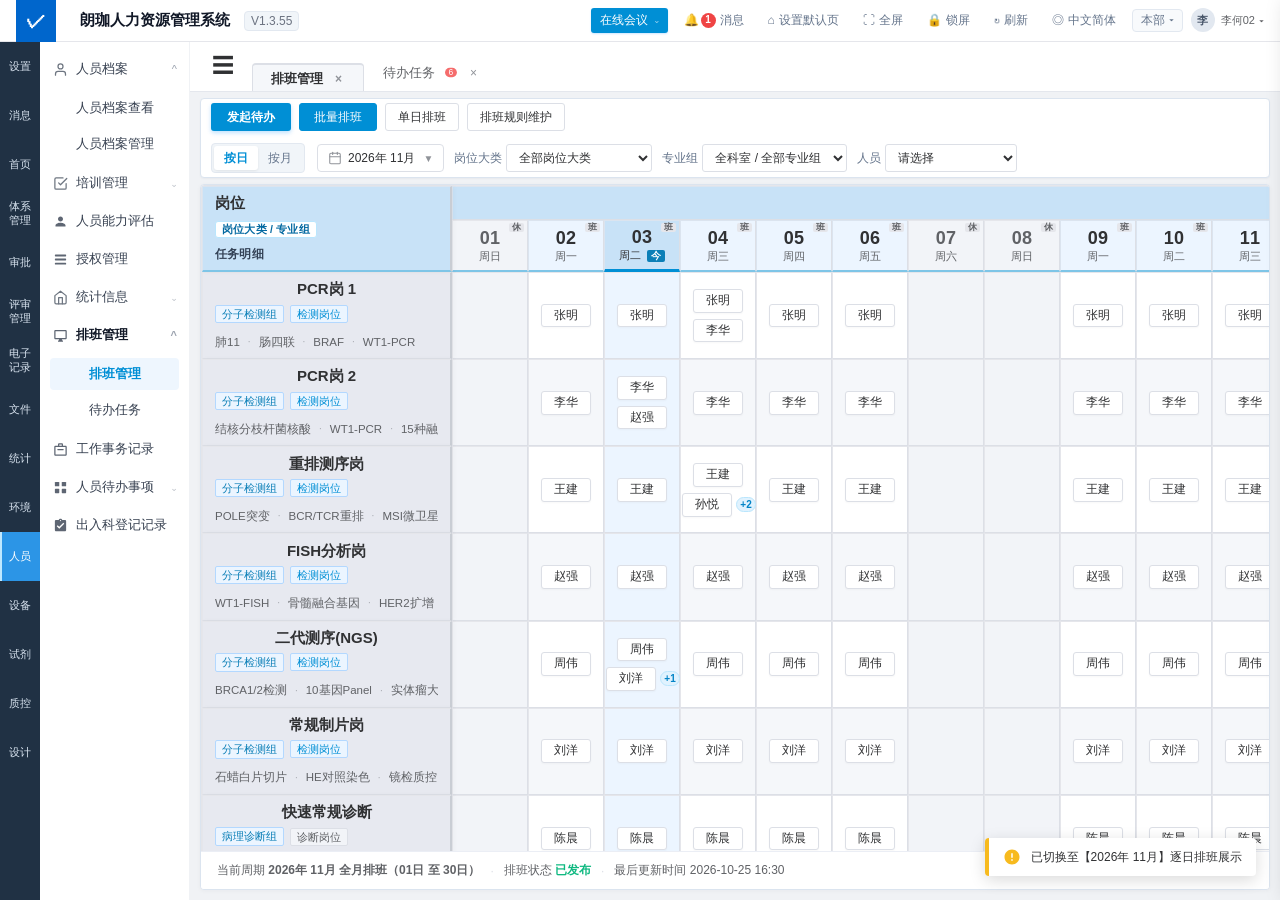
==== commit 7b0e338b: "feat: 移除排班表导出功能，优化岗位大类编辑弹窗高度，去除多余空白" ====
--- a/index.html
+++ b/index.html
@@ -5462,9 +5462,6 @@
 
                         <!-- 3. 排班规则维护 (线框按钮) -->
                         <button type="button" class="btn btn-default" style="height: 28px; font-size: 12px; color: #303133; border: 1px solid #dcdfe6; background: #ffffff; border-radius: 3px; padding: 0 12px; cursor: pointer;" onclick="openConfigModal()">排班规则维护</button>
-
-                        <!-- 4. 导出 Excel (线框按钮) -->
-                        <button type="button" class="btn btn-default" style="height: 28px; font-size: 12px; color: #303133; border: 1px solid #dcdfe6; background: #ffffff; border-radius: 3px; padding: 0 12px; cursor: pointer;" onclick="exportExcel()">导出 Excel</button>
                     </div><!-- 右侧：筛选条件区（时间区间 + 快捷周期 + 专业组 + 人员） -->
                     <div class="filters-right" style="display: flex; align-items: center; gap: 10px;">
                         <!-- 视图模式切换：按日 / 按月 (Segmented Control) -->
@@ -6117,19 +6114,19 @@
 
     <!-- ================= 弹窗：新增 / 编辑岗位大类 (ruleGroupModal) ================= -->
     <div class="modal-overlay" id="ruleGroupModal" onclick="closeRuleGroupModal(event)" style="display:none;z-index:2300;">
-        <div class="selector-modal-card" onclick="event.stopPropagation()" style="width:480px; max-width:92vw; border-radius:4px; box-shadow:0 6px 24px rgba(0,0,0,0.2);">
-            <div class="selector-modal-header" style="height:46px; position:relative; display:flex; align-items:center; justify-content:center; padding:0 18px; border-bottom:1px solid #ebeef5; background:#fafbfc;">
+        <div class="selector-modal-card" onclick="event.stopPropagation()" style="width:460px; max-width:92vw; height:auto !important; min-height:unset; border-radius:4px; box-shadow:0 6px 24px rgba(0,0,0,0.2);">
+            <div class="selector-modal-header" style="height:44px; position:relative; display:flex; align-items:center; justify-content:center; padding:0 18px; border-bottom:1px solid #ebeef5; background:#fafbfc;">
                 <strong id="ruleGroupModalTitle" style="font-size:15px; font-weight:600; color:#303133; text-align:center;">新增岗位大类</strong>
                 <button type="button" class="selector-modal-close" onclick="closeRuleGroupModal()" style="position:absolute; right:16px; top:50%; transform:translateY(-50%); border:0; background:transparent; font-size:20px; color:#909399; cursor:pointer; line-height:1;">×</button>
             </div>
-            <div style="padding:22px 24px; display:flex; flex-direction:column; gap:16px; font-size:13px;">
+            <div style="padding:18px 24px 16px 24px; display:flex; flex-direction:column; gap:14px; font-size:13px;">
                 <input type="hidden" id="ruleGroupEditId" value="">
                 <label style="display:flex; align-items:center; gap:12px;">
-                    <span style="width:95px; text-align:right; color:#303133;"><span style="color:#f56c6c;">*</span> 大类名称</span>
+                    <span style="width:80px; text-align:right; color:#303133;"><span style="color:#f56c6c;">*</span> 大类名称</span>
                     <input id="ruleGroupNameInput" style="flex:1; height:32px; border:1px solid #dcdfe6; border-radius:3px; padding:0 10px; font-size:13px;" placeholder="请输入大类名称">
                 </label>
                 <div style="display:flex; align-items:center; gap:12px;">
-                    <span style="width:95px; text-align:right; color:#303133;"><span style="color:#f56c6c;">*</span> 兼任属性</span>
+                    <span style="width:80px; text-align:right; color:#303133;"><span style="color:#f56c6c;">*</span> 兼任属性</span>
                     <div style="flex:1; display:flex; align-items:center; gap:18px;">
                         <label style="display:flex; align-items:center; gap:6px; cursor:pointer; font-size:13px; color:#303133;">
                             <input type="radio" name="ruleGroupEnabledRadio" id="radioEnabledTrue" value="true" checked>
@@ -6142,7 +6139,7 @@
                     </div>
                 </div>
             </div>
-            <div class="selector-modal-footer" style="height:48px; border-top:1px solid #ebeef5; padding:0 18px; display:flex; align-items:center; justify-content:flex-end; gap:10px; background:#fafbfc;">
+            <div class="selector-modal-footer" style="height:46px; border-top:1px solid #ebeef5; padding:0 18px; display:flex; align-items:center; justify-content:flex-end; gap:10px; background:#fafbfc;">
                 <button type="button" class="btn btn-default" onclick="closeRuleGroupModal()" style="height:28px; padding:0 14px; border:1px solid #dcdfe6; background:#fff; border-radius:3px; cursor:pointer;">取消</button>
                 <button type="button" class="btn btn-blue" style="background:#008fd5; color:#fff; border:0; border-radius:3px; height:28px; padding:0 18px; cursor:pointer; font-weight:500;" onclick="saveRuleGroupModal()">确定保存</button>
             </div>
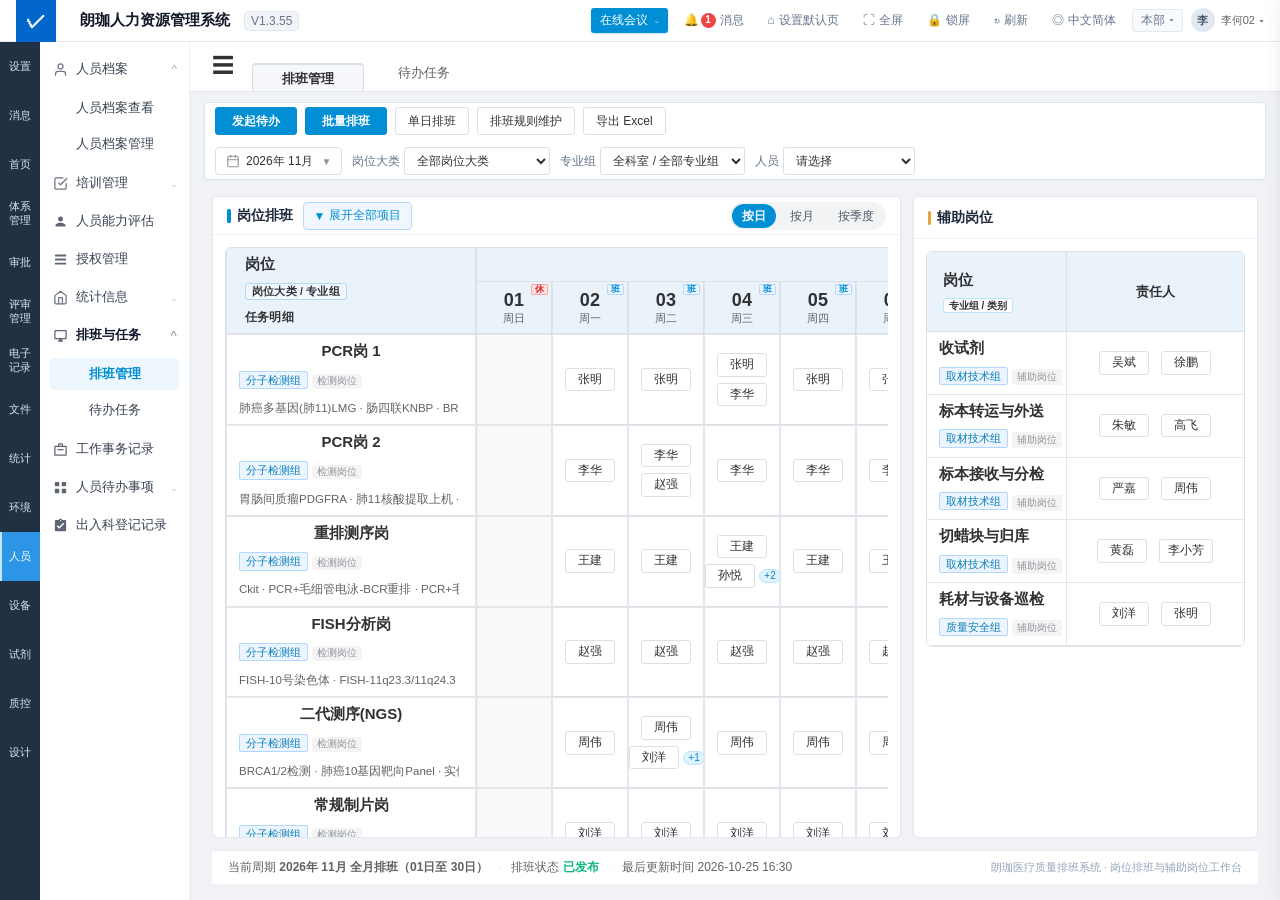
==== commit 629b885f: "feat: 更新排班与待办任务协同管理工作台，优化月度视图单元格自适应" ====
--- a/index.html
+++ b/index.html
@@ -1,10956 +1,13624 @@
-<!DOCTYPE html>
-<html lang="zh-CN">
-<head>
-    <meta charset="UTF-8">
-    <meta name="viewport" content="width=device-width, initial-scale=1.0">
-    <title>朗驰人力资源管理系统 - 科室排班工作台</title>
-    <style>
-        :root {
-            --sidebar-dark: #1b2631;
-            --sidebar-light: #ffffff;
-            --sidebar-border: #e5e6eb;
-            --top-bg: #ffffff;
-            --primary-blue: #008fd5;
-            --primary-blue-hover: #19a8ed;
-            --color-primary: #008fd5;
-            --color-primary-selected: #7ec5e7;
-            --color-primary-subtle-2: #ecf5ff;
-            --table-shift-blue: #008fd5;
-            --btn-yellow: #f59e0b;
-            --btn-cyan: #0ea5e9;
-            --text-main: #303133;
-            --text-sub: #606266;
-            --text-light: #909399;
-            --border-color: #e5e6eb;
-            --weekend-red: #606266;
-            --success: #00b42a;
-            --warning: #f7ba1e;
-            --danger: #f34b4b;
-            --bg-page: #f5f7fa;
-            --card-bg: #ffffff;
-            --today-bg: #ecf5ff;
-            --conflict-bg: #ffffff;
-            --conflict-border: #dcdfe6;
-            --conflict-text: #303133;
-            --highlight-yellow: #fef2c0;
-        }
-
-        * { box-sizing: border-box; margin: 0; padding: 0; }
-        body {
-            font-family: -apple-system, BlinkMacSystemFont, "Segoe UI", "PingFang SC", "Microsoft YaHei", sans-serif;
-            font-size: 12px;
-            color: var(--text-main);
-            background: var(--bg-page);
-            height: 100vh;
-            display: flex;
-            flex-direction: column;
-            overflow: hidden;
-            user-select: none;
-        }
-
-        /* 顶部全局系统栏 (42px) */
-        .system-topbar {
-            height: 42px;
-            background: var(--top-bg);
-            border-bottom: 1px solid var(--border-color);
-            display: flex;
-            align-items: center;
-            justify-content: space-between;
-            padding: 0 16px;
-            flex-shrink: 0;
-        }
-        .topbar-left {
-            display: flex;
-            align-items: center;
-            gap: 10px;
-        }
-        .system-logo {
-            display: flex;
-            align-items: center;
-            gap: 8px;
-            font-weight: 700;
-            font-size: 14px;
-            color: #0f172a;
-        }
-        .logo-icon {
-            width: 24px;
-            height: 24px;
-            background: var(--primary-blue);
-            color: #fff;
-            border-radius: 4px;
-            display: flex;
-            align-items: center;
-            justify-content: center;
-            font-size: 13px;
-            font-weight: bold;
-        }
-        .version-badge {
-            font-size: 11px;
-            color: var(--text-sub);
-            font-weight: normal;
-            background: #f1f5f9;
-            padding: 2px 6px;
-            border-radius: 4px;
-            border: 1px solid #e2e8f0;
-        }
-        .topbar-right {
-            display: flex;
-            align-items: center;
-            gap: 16px;
-            font-size: 12px;
-            color: var(--text-sub);
-        }
-        .user-profile {
-            display: flex;
-            align-items: center;
-            gap: 6px;
-            cursor: pointer;
-        }
-        .avatar {
-            width: 24px;
-            height: 24px;
-            background: #e2e8f0;
-            border-radius: 50%;
-            display: flex;
-            align-items: center;
-            justify-content: center;
-            font-size: 11px;
-            color: #475569;
-            font-weight: bold;
-        }
-
-        /* 主体布局 */
-        .main-layout {
-            display: flex;
-            flex: 1;
-            overflow: hidden;
-        }
-
-        /* 极窄深色一级导航 (50px) */
-        .sidebar-first {
-            width: 50px;
-            background: var(--sidebar-dark);
-            display: flex;
-            flex-direction: column;
-            align-items: center;
-            padding: 10px 0;
-            gap: 12px;
-            flex-shrink: 0;
-        }
-        .nav-item-first {
-            width: 40px;
-            height: 40px;
-            display: flex;
-            flex-direction: column;
-            align-items: center;
-            justify-content: center;
-            color: #94a3b8;
-            border-radius: 6px;
-            cursor: pointer;
-            transition: all 0.2s;
-            font-size: 11px;
-            gap: 3px;
-        }
-        .nav-item-first:hover {
-            background: #1e293b;
-            color: #fff;
-        }
-        .nav-item-first.active {
-            background: var(--primary-blue);
-            color: #fff;
-        }
-        .nav-item-first svg {
-            width: 18px;
-            height: 18px;
-            fill: currentColor;
-        }
-
-        /* 二级业务菜单 (175px) */
-        .sidebar-second {
-            width: 175px;
-            background: var(--sidebar-light);
-            border-right: 1px solid var(--sidebar-border);
-            display: flex;
-            flex-direction: column;
-            flex-shrink: 0;
-        }
-        .sidebar-second-header {
-            height: 38px;
-            display: flex;
-            align-items: center;
-            padding: 0 14px;
-            font-weight: 600;
-            font-size: 13px;
-            color: #334155;
-            border-bottom: 1px solid #f1f5f9;
-        }
-        .menu-tree {
-            flex: 1;
-            overflow-y: auto;
-            padding: 8px 0;
-        }
-        .menu-group-title {
-            padding: 8px 14px 4px;
-            font-size: 11px;
-            color: var(--text-light);
-            text-transform: uppercase;
-            font-weight: 600;
-        }
-        .menu-item {
-            height: 34px;
-            display: flex;
-            align-items: center;
-            padding: 0 14px 0 20px;
-            color: #475569;
-            cursor: pointer;
-            transition: all 0.15s;
-            position: relative;
-            gap: 8px;
-        }
-        .menu-item:hover {
-            background: #f8fafc;
-            color: var(--primary-blue);
-        }
-        .menu-item.active {
-            background: #e0f2fe;
-            color: var(--primary-blue);
-            font-weight: 600;
-        }
-        .menu-item.active::after {
-            content: '';
-            position: absolute;
-            right: 0;
-            top: 0;
-            bottom: 0;
-            width: 3px;
-            background: var(--primary-blue);
-        }
-        .menu-icon {
-            width: 14px;
-            height: 14px;
-            fill: currentColor;
-            opacity: 0.8;
-        }
-
-        /* 与人员授权模块一致的统一左侧菜单 */
-        .sidebar {
-            width: 240px;
-            background: #fafafa;
-            border-right: 1px solid #dcdfe6;
-            display: flex;
-            flex-direction: column;
-            flex-shrink: 0;
-            overflow-y: auto;
-        }
-        .sidebar-logo {
-            height: 60px;
-            display: flex;
-            align-items: center;
-            padding: 0 20px;
-            font-weight: bold;
-            font-size: 16px;
-            border-bottom: 1px solid #dcdfe6;
-            flex-shrink: 0;
-            color: #333;
-        }
-        .sidebar .menu-item {
-            margin: 4px 12px;
-            padding: 12px 16px;
-            height: auto;
-            min-height: 42px;
-            display: flex;
-            align-items: center;
-            cursor: pointer;
-            color: #333;
-            transition: 0.2s;
-            flex-shrink: 0;
-            font-size: 14px;
-            border-radius: 6px;
-            gap: 0;
-        }
-        .sidebar .menu-item:hover { background: #eef1f6; }
-        .sidebar .menu-item.active {
-            color: #fff;
-            background: #409EFF;
-            font-weight: normal;
-            border: none;
-            box-shadow: 0 2px 6px rgba(64,158,255,0.3);
-        }
-        .sidebar .menu-item.active::after { display: none; }
-        .sidebar .menu-item i {
-            margin-right: 12px;
-            width: 20px;
-            text-align: center;
-            font-style: normal;
-            font-size: 16px;
-            display: inline-block;
-            filter: brightness(0) opacity(0.7);
-            transition: 0.2s;
-        }
-        .sidebar .menu-item.active i { filter: brightness(0) invert(1); opacity: 1; }
-        .sidebar .menu-item .dropdown-icon { margin-left: auto; font-size: 12px; color: #ccc; filter: none; }
-        .sidebar .menu-item.active .dropdown-icon { color: #fff; }
-        .sidebar .menu-item.sub-item {
-            padding-left: 46px;
-            min-height: 28px;
-            padding-top: 5px;
-            padding-bottom: 5px;
-            font-size: 13px;
-            color: #909399;
-        }
-        .sidebar .menu-item.sub-item.active { color: #fff; }
-
-        /* 主工作区 */
-        .workspace {
-            flex: 1;
-            width: auto;
-            display: flex;
-            flex-direction: column;
-            overflow: hidden;
-            background: var(--bg-page);
-        }
-
-        /* 顶部标签栏 (32px) */
-        .tags-bar {
-            height: 32px;
-            background: #ffffff;
-            border-bottom: 1px solid var(--sidebar-border);
-            display: flex;
-            align-items: flex-end;
-            padding: 0 10px;
-            gap: 6px;
-            flex-shrink: 0;
-        }
-        .tag-item {
-            height: 28px;
-            background: #f8fafc;
-            border: 1px solid #e2e8f0;
-            border-bottom: none;
-            border-radius: 4px 4px 0 0;
-            padding: 0 10px;
-            display: flex;
-            align-items: center;
-            gap: 6px;
-            font-size: 12px;
-            color: #64748b;
-            cursor: pointer;
-        }
-        .tag-item.active {
-            background: #ffffff;
-            color: var(--primary-blue);
-            font-weight: 600;
-            border-color: #cbd5e1;
-            border-top: 2px solid var(--primary-blue);
-            height: 29px;
-            margin-bottom: -1px;
-        }
-        .tag-close {
-            font-size: 14px;
-            color: #94a3b8;
-            cursor: pointer;
-            line-height: 1;
-        }
-        .tag-close:hover { color: #ef4444; }
-
-        /* 主内容容器 */
-        .content-area {
-            flex: 1;
-            padding: 10px;
-            overflow: hidden;
-            display: flex;
-            flex-direction: column;
-            gap: 8px;
-        }
-
-        /* ================= 一、 顶部控制栏（快捷操作区） ================= */
-        .card-control-bar {
-            background: var(--card-bg);
-            border: 1px solid var(--sidebar-border);
-            border-radius: 4px;
-            padding: 10px 14px;
-            display: flex;
-            align-items: center;
-            justify-content: space-between;
-            flex-shrink: 0;
-            gap: 16px;
-            flex-wrap: wrap;
-        }
-        .control-group {
-            display: flex;
-            align-items: center;
-            gap: 10px;
-        }
-        .time-nav-box {
-            display: flex;
-            align-items: center;
-            border: 1px solid #cbd5e1;
-            border-radius: 4px;
-            overflow: hidden;
-            background: #fff;
-        }
-        .btn-nav {
-            height: 28px;
-            padding: 0 10px;
-            background: #f8fafc;
-            border: none;
-            color: #334155;
-            cursor: pointer;
-            font-size: 12px;
-            display: flex;
-            align-items: center;
-            justify-content: center;
-            transition: background 0.15s;
-        }
-        .btn-nav:hover { background: #e2e8f0; }
-        .current-date-label {
-            padding: 0 12px;
-            font-weight: 600;
-            font-size: 12px;
-            color: #0f172a;
-            white-space: nowrap;
-        }
-        .btn-today {
-            height: 28px;
-            padding: 0 10px;
-            background: #fff;
-            border: 1px solid #cbd5e1;
-            border-radius: 4px;
-            cursor: pointer;
-            font-size: 12px;
-            color: #475569;
-            transition: all 0.15s;
-        }
-        .btn-today:hover {
-            color: var(--primary-blue);
-            border-color: var(--primary-blue);
-        }
-
-        /* 视图单选切换卡 */
-        .view-switch-box {
-            display: flex;
-            border: 1px solid #cbd5e1;
-            border-radius: 4px;
-            overflow: hidden;
-            background: #f1f5f9;
-            padding: 2px;
-        }
-        .view-btn {
-            height: 24px;
-            padding: 0 12px;
-            border: none;
-            background: transparent;
-            color: #64748b;
-            cursor: pointer;
-            font-size: 12px;
-            font-weight: 500;
-            border-radius: 3px;
-            transition: all 0.15s;
-        }
-        .view-btn.active {
-            background: #ffffff;
-            color: var(--primary-blue);
-            font-weight: 600;
-            box-shadow: 0 1px 2px rgba(0,0,0,0.06);
-        }
-
-        /* 筛选区 */
-        .filter-item {
-            display: flex;
-            align-items: center;
-            gap: 6px;
-        }
-        .filter-label {
-            color: var(--text-sub);
-            font-size: 12px;
-            white-space: nowrap;
-        }
-        select, input[type="text"] {
-            height: 28px;
-            padding: 0 8px;
-            border: 1px solid #dcdfe6;
-            border-radius: 3px;
-            font-size: 12px;
-            color: #334155;
-            background: #fff;
-            outline: none;
-        }
-        select:focus, input[type="text"]:focus {
-            border-color: var(--primary-blue);
-        }
-
-        /* 按钮通用 (统一遵循LIS操作台标准规范) */
-        .btn {
-            height: 28px;
-            padding: 0 12px;
-            border-radius: 3px;
-            font-size: 12px;
-            display: inline-flex;
-            align-items: center;
-            justify-content: center;
-            gap: 4px;
-            cursor: pointer;
-            border: 1px solid transparent;
-            font-weight: 500;
-            transition: all 0.15s;
-            white-space: nowrap;
-            user-select: none;
-            box-sizing: border-box;
-        }
-        .btn-yellow { background: #f8c643; border-color: #f8c643; color: #fff; }
-        .btn-yellow:hover { background: #e6b12f; border-color: #e6b12f; }
-        .btn-blue { background: #008fd5; border-color: #008fd5; color: #fff; }
-        .btn-blue:hover { background: #007bb8; border-color: #007bb8; }
-        .btn-cyan { background: var(--btn-cyan); border-color: var(--btn-cyan); color: #fff; }
-        .btn-cyan:hover { background: #0284c7; border-color: #0284c7; }
-        .btn-outline-blue { background: #ffffff; border-color: #9edbf4; color: #008fd5; }
-        .btn-outline-blue:hover { background: #ebf7fc; border-color: #008fd5; color: #008fd5; }
-        .btn-default { background: #ffffff; color: #475569; border-color: #dcdfe6; }
-        .btn-default:hover { background: #f8fafc; border-color: #cbd5e1; color: #008fd5; }
-
-        /* ================= 二、 主体排班矩阵（核心展示区） ================= */
-        .card-matrix-wrap {
-            flex: 1;
-            background: var(--card-bg);
-            border: 1px solid var(--sidebar-border);
-            border-radius: 4px;
-            display: flex;
-            flex-direction: column;
-            overflow: hidden;
-            position: relative;
-        }
-
-        
-        /* 表格横向滚动时第1列锁定 */
-        .sticky-col {
-            position: sticky !important;
-            left: 0 !important;
-            background: #ffffff !important;
-            z-index: 12 !important;
-            box-shadow: 2px 0 5px rgba(0,0,0,0.06);
-        }
-        th.sticky-col {
-            z-index: 22 !important;
-            background: #f8fafc !important;
-        }
-        .matrix-table-container {
-            flex: 1;
-            overflow-y: auto;
-            overflow-x: auto; /* 支持月视图/季视图横向平滑滚动 */
-        }
-
-        .matrix-table-container {
-            flex: 1;
-            overflow-y: auto;
-            overflow-x: hidden; /* 周视图固定占满宽度，无需横向滚动 */
-        }
-
-        
-/* ================= 排班修改模式专属样式 ================= */
-.btn-assign-post {
-    display: none;
-    margin-top: 5px;
-    height: 22px;
-    background: #0284c7;
-    color: #ffffff;
-    border: none;
-    border-radius: 3px;
-    font-size: 11px;
-    font-weight: 700;
-    cursor: pointer;
-    align-items: center;
-    justify-content: center;
-    gap: 3px;
-    padding: 0 8px;
-    box-shadow: 0 1px 2px rgba(2, 132, 199, 0.2);
-    transition: all 0.15s;
-    width: 100%;
-}
-.btn-assign-post:hover {
-    background: #0369a1;
-}
-/* 编辑模式激活时，行头显示批量设置按钮 */
-.is-editing .btn-assign-post {
-    display: flex !important;
-}
-.is-editing .schedule-cell:hover::after {
-    content: '✎点选微调';
-    position: absolute;
-    right: 4px;
-    bottom: 4px;
-    font-size: 10px;
-    color: #0284c7;
-    background: #e0f2fe;
-    padding: 1px 4px;
-    border-radius: 2px;
-}
-
-        /* ================= 排班表样式全面对齐用户质控大屏截图 ================= */
-        /* 顶部温馨操作提示条 (参考截图顶部样式) */
-        .schedule-hint-bar {
-            background: #fffdf5;
-            border: 1px solid #fde68a;
-            border-radius: 3px;
-            padding: 5px 12px;
-            display: flex;
-            align-items: center;
-            justify-content: space-between;
-            font-size: 12px;
-            color: #b45309;
-            flex-shrink: 0;
-        }
-        .schedule-hint-dot {
-            width: 8px;
-            height: 8px;
-            border-radius: 50%;
-            background: #f59e0b;
-            display: inline-block;
-            margin-right: 6px;
-        }
-
-        table.matrix-table {
-            border-collapse: collapse;
-            width: 100%;
-            table-layout: fixed;
-            font-size: 12px;
-            background: #ffffff;
-            border: 1px solid #e5e6eb;
-        }
-        table.matrix-table th, table.matrix-table td {
-            border: 1px solid #e5e6eb;
-            padding: 6px 8px;
-            text-align: center;
-            vertical-align: middle;
-        }
-
-        /* 横向表头（列表头）：规范中性浅填充 #f2f4f8，字体 #303133，边框 #e5e6eb */
-        table.matrix-table th {
-            background: #f2f4f8;
-            font-weight: 600;
-            font-size: 12px;
-            color: #303133;
-            text-align: center;
-            position: sticky;
-            top: 0;
-            z-index: 10;
-            height: 35px;
-            border: 1px solid #e5e6eb;
-            letter-spacing: 0.2px;
-        }
-        .th-month-title {
-            background: #f2f4f8 !important;
-            color: #1d2129 !important;
-            border-bottom: 1px solid #e5e6eb !important;
-        }
-
-        /* 纵向岗位列表头 (第1列)：规范中性浅底/白底，细边框，左对齐 */
-        .col-post-header {
-            width: 190px;
-            background: #ffffff !important;
-            font-weight: 600;
-            color: #303133;
-            text-align: left !important;
-            padding-left: 14px !important;
-            border-right: 1px solid #e5e6eb !important;
-            border-bottom: 1px solid #e5e6eb !important;
-        }
-        th.col-post-header, th.col-sticky-post {
-            background: #f2f4f8 !important;
-            color: #303133 !important;
-            font-size: 12.5px;
-            font-weight: 600;
-            text-align: left !important;
-            padding-left: 14px !important;
-            z-index: 25 !important;
-            border-right: 1px solid #e5e6eb !important;
-            border-bottom: 1px solid #e5e6eb !important;
-        }
-        td.col-sticky-post, .col-sticky-post.sticky-col {
-            background: #ffffff !important;
-            border-right: 1px solid #e5e6eb !important;
-            border-bottom: 1px solid #e5e6eb !important;
-            box-shadow: 2px 0 5px rgba(0,0,0,0.03) !important;
-        }
-        .post-title-text {
-            color: #1d2129 !important;
-            font-size: 13px !important;
-            font-weight: 700 !important;
-        }
-        .post-projects-line {
-            color: #606266 !important;
-            font-size: 11px !important;
-        }
-
-        /* 岗位大类分组行：规范浅天蓝底纹 #ecf5ff，边框 #c8e2f7，文字 #1d2129 */
-        .post-group-row {
-            background: #ecf5ff !important;
-            font-weight: 700;
-            font-size: 12.5px;
-            color: #1d2129 !important;
-            padding: 7px 14px !important;
-            text-align: left !important;
-            border-top: 1px solid #c8e2f7 !important;
-            border-bottom: 1px solid #c8e2f7 !important;
-        }
-        .post-group-badge {
-            background: #008fd5;
-            color: #fff;
-            font-size: 11px;
-            font-weight: 600;
-            padding: 2px 7px;
-            border-radius: 2px;
-            margin-right: 8px;
-        }
-
-        /* 专业组与分类小标签：规范收敛 */
-        .badge-post-group {
-            background: #ecf5ff !important;
-            color: #008fd5 !important;
-            border: 1px solid #c8e2f7 !important;
-            border-radius: 2px !important;
-        }
-        .badge-type-detect, .badge-type-diag, .badge-type-auxiliary {
-            background: #f2f4f8 !important;
-            color: #606266 !important;
-            border: 1px solid #dcdfe6 !important;
-            border-radius: 2px !important;
-        }
-
-        /* 今天列高亮：规范轻浅蓝底 #ecf5ff */
-        .col-today, table.matrix-table td.col-today, .schedule-cell.col-today {
-            background: #ecf5ff !important;
-        }
-        th.col-today, table.matrix-table th.col-today {
-            background: #ecf5ff !important;
-            color: #008fd5 !important;
-            font-weight: 700;
-            border-bottom: 2px solid #008fd5 !important;
-            box-shadow: none !important;
-        }
-        .today-pill {
-            background: #008fd5;
-            color: #fff;
-            font-size: 10px;
-            padding: 1px 5px;
-            border-radius: 2px;
-            margin-left: 4px;
-            font-weight: 500;
-        }
-
-        /* 周末列中性公休底色：规范浅灰底 #f2f4f8，去除报警红 */
-        .th-weekend, table.matrix-table th.th-weekend,
-        .schedule-cell-weekend, td.schedule-cell.th-weekend,
-        table.matrix-table tbody tr td.schedule-cell-weekend,
-        table.matrix-table tbody tr td.th-weekend {
-            color: #606266 !important;
-            background: #f2f4f8 !important;
-            border-color: #e5e6eb !important;
-            font-weight: 600;
-        }
-        .th-day-num {
-            color: #303133 !important;
-        }
-        .th-weekend .th-day-num {
-            color: #909399 !important;
-        }
-        .cal-corner-badge.cal-corner-rest {
-            background: #e5e6eb !important;
-            color: #606266 !important;
-            border: none !important;
-            border-radius: 2px !important;
-        }
-        .cal-corner-badge.cal-corner-work {
-            background: #e5e6eb !important;
-            color: #606266 !important;
-            border: none !important;
-            border-radius: 2px !important;
-        }
-
-        /* 单元格排班容器 */
-        .schedule-cell, table.matrix-table td.schedule-cell {
-            min-height: 52px;
-            background: #ffffff;
-            border: 1px solid #e5e6eb;
-            transition: background 0.15s;
-            cursor: pointer;
-            position: relative;
-            padding: 6px 6px !important;
-        }
-        .schedule-cell:hover {
-            background: #f2f4f8;
-        }
-
-        /* 单元格单击选中态高亮 (规范质控天蓝 #7ec5e7 描边 + #ecf5ff 底) */
-        .schedule-cell.cell-selected,
-        td.schedule-cell.cell-selected {
-            box-shadow: inset 0 0 0 2px #7ec5e7 !important;
-            background: #ecf5ff !important;
-        }
-
-        /* 隔行斑马纹交替 (极轻微白与 #fafafa) */
-        tbody tr:nth-child(even) .schedule-cell:not(.col-today):not(.cell-unassigned):not(.schedule-cell-weekend) {
-            background: #fafafa;
-        }
-
-        /* 未安排人员的单元格：规范次要提示色，不抢视觉 */
-        .schedule-cell.cell-unassigned {
-            background: #ffffff;
-        }
-
-        /* 1. 人员姓名：规范纯净药丸标签 (白底 #ffffff + 边框 #dcdfe6 + 正文字色 #303133) */
-        .person-tag, .person-tag-clean {
-            background: #ffffff !important;
-            border: 1px solid #dcdfe6 !important;
-            border-radius: 3px !important;
-            padding: 3px 8px;
-            margin: 2px;
-            display: inline-flex;
-            align-items: center;
-            justify-content: center;
-            font-size: 12px;
-            font-weight: 500;
-            color: #303133 !important;
-            box-shadow: none !important;
-            transition: all 0.15s ease;
-            cursor: pointer;
-            text-align: center;
-            min-width: 50px;
-            line-height: 1.3;
-        }
-        .person-tag:hover, .person-tag-clean:hover {
-            background: #ecf5ff !important;
-            border-color: #008fd5 !important;
-            color: #008fd5 !important;
-            box-shadow: none !important;
-            transform: none;
-        }
-
-        /* 全表人员筛选联动高亮态：规范柔和黄底 #fef2c0 + 边框 #f7ba1e + 重点字色 #1d2129 */
-        .person-tag.highlight-person, .highlight-person,
-        .person-tag-clean.highlight-target {
-            background: #fef2c0 !important;
-            border: 1px solid #f7ba1e !important;
-            color: #1d2129 !important;
-            font-weight: 700 !important;
-            box-shadow: none !important;
-            transform: none;
-        }
-
-        /* 2. 缺岗/未排满状态：次要灰字，保持版面秩序 */
-        .empty-cell-placeholder {
-            color: #c0c4cc !important;
-            font-size: 11px;
-        }
-
-        /* 3. 冲突样式彻底清除（业务层阻断拦截，列表不出现冲突红） */
-        .conflict-cell, .conflict-tag, .conflict-badge {
-            background: transparent !important;
-            border-color: transparent !important;
-            color: inherit !important;
-            box-shadow: none !important;
-        }
-
-        /* 底部状态条 */
-        .matrix-footer {
-            height: 36px;
-            background: #ffffff;
-            border-top: 1px solid var(--sidebar-border);
-            display: flex;
-            align-items: center;
-            justify-content: space-between;
-            padding: 0 16px;
-            font-size: 11.5px;
-            color: var(--text-sub);
-            flex-shrink: 0;
-        }
-        .legend-strip {
-            display: flex;
-            align-items: center;
-            gap: 16px;
-        }
-        .legend-node {
-            display: flex;
-            align-items: center;
-            gap: 6px;
-        }
-
-        /* 悬浮微型 Tooltip */
-        .micro-tooltip {
-            position: fixed;
-            background: #0f172a;
-            color: #f8fafc;
-            padding: 6px 10px;
-            border-radius: 4px;
-            font-size: 11px;
-            line-height: 1.4;
-            pointer-events: none;
-            z-index: 3000;
-            display: none;
-            box-shadow: 0 4px 12px rgba(0,0,0,0.25);
-            max-width: 260px;
-        }
-
-        /* ================= 居中排班规则与模板大弹窗 (Modal) ================= */
-        .modal-overlay {
-            position: fixed;
-            top: 0; left: 0; right: 0; bottom: 0;
-            background: rgba(15, 23, 42, 0.5);
-            z-index: 2000;
-            display: none;
-            align-items: center;
-            justify-content: center;
-            backdrop-filter: blur(2px);
-        }
-        .modal-container {
-            width: 960px;
-            max-width: 92vw;
-            height: 84vh;
-            background: #ffffff;
-            border-radius: 6px;
-            box-shadow: 0 20px 40px rgba(0, 0, 0, 0.25);
-            display: flex;
-            flex-direction: column;
-            overflow: hidden;
-        }
-        .modal-header {
-            height: 48px;
-            border-bottom: 1px solid var(--sidebar-border);
-            display: flex;
-            align-items: center;
-            justify-content: space-between;
-            padding: 0 20px;
-            background: #f8fafc;
-            flex-shrink: 0;
-        }
-        .modal-title {
-            font-size: 14px;
-            font-weight: 700;
-            color: #0f172a;
-            display: flex;
-            align-items: center;
-            gap: 8px;
-        }
-        .modal-close {
-            font-size: 22px;
-            color: #64748b;
-            cursor: pointer;
-            line-height: 1;
-        }
-        .modal-close:hover { color: #ef4444; }
-        .modal-tabs {
-            height: 42px;
-            border-bottom: 1px solid var(--sidebar-border);
-            display: flex;
-            background: #ffffff;
-            padding: 0 20px;
-            gap: 24px;
-            flex-shrink: 0;
-        }
-        .modal-tab {
-            height: 100%;
-            display: flex;
-            align-items: center;
-            font-size: 13px;
-            color: #64748b;
-            cursor: pointer;
-            position: relative;
-            font-weight: 500;
-        }
-        .modal-tab:hover { color: var(--primary-blue); }
-        .modal-tab.active {
-            color: var(--primary-blue);
-            font-weight: 600;
-        }
-        .modal-tab.active::after {
-            content: '';
-            position: absolute;
-            bottom: 0; left: 0; right: 0;
-            height: 2px;
-            background: var(--primary-blue);
-        }
-        .modal-body {
-            flex: 1;
-            overflow-y: auto;
-            padding: 20px;
-            background: #f8fafc;
-        }
-        .modal-pane { display: none; }
-        .modal-pane.active { display: block; }
-        .modal-card {
-            background: #ffffff;
-            border: 1px solid var(--sidebar-border);
-            border-radius: 4px;
-            padding: 16px;
-            margin-bottom: 16px;
-        }
-        .modal-card-title {
-            font-size: 13px;
-            font-weight: 600;
-            color: #1e293b;
-            margin-bottom: 12px;
-            display: flex;
-            align-items: center;
-            justify-content: space-between;
-        }
-        .modal-footer {
-            height: 52px;
-            background: #ffffff;
-            border-top: 1px solid var(--sidebar-border);
-            display: flex;
-            align-items: center;
-            justify-content: flex-end;
-            padding: 0 20px;
-            gap: 10px;
-            flex-shrink: 0;
-        }
-
-        /* 岗位明细表：新增和编辑均在表格行内完成 */
-        .post-list-card {
-            border: 1px solid #dcebfa;
-            border-radius: 3px;
-            overflow: hidden;
-            flex: 1;
-            display: flex;
-            flex-direction: column;
-            min-height: 0;
-        }
-        .post-list-header {
-            height: 34px;
-            background: #eef6fe;
-            color: #008fd5;
-            display: flex;
-            align-items: center;
-            justify-content: space-between;
-            padding: 0 12px;
-            font-size: 13px;
-            font-weight: 600;
-            flex-shrink: 0;
-        }
-        .post-list-header small {
-            color: #788ca0;
-            font-size: 11px;
-            font-weight: normal;
-        }
-        .post-list-body {
-            flex: 1;
-            min-height: 0;
-            display: flex;
-            flex-direction: column;
-            padding: 10px 14px;
-            background: #ffffff;
-        }
-        .post-list-toolbar {
-            min-height: 32px;
-            display: flex;
-            align-items: center;
-            justify-content: space-between;
-            gap: 8px;
-            margin-bottom: 8px;
-            flex-shrink: 0;
-        }
-        .post-list-toolbar-left,
-        .post-list-toolbar-actions {
-            display: flex;
-            align-items: center;
-            gap: 6px;
-        }
-        .post-list-toolbar .btn {
-            height: 28px;
-            padding: 0 10px;
-            font-size: 12px;
-        }
-        .post-list-toolbar input {
-            width: 210px;
-            height: 28px;
-            border: 1px solid #dcdfe6;
-            border-radius: 3px;
-            padding: 0 8px;
-            font-size: 12px;
-        }
-        .post-table-scroll {
-            flex: 1;
-            min-height: 0;
-            overflow: auto;
-            border: 1px solid #ebeef5;
-            border-radius: 3px;
-        }
-        #postsConfigTable th,
-        #postsConfigTable td {
-            vertical-align: middle;
-        }
-        #postsConfigTable th {
-            height: 35px;
-            line-height: 35px;
-            white-space: nowrap;
-        }
-        #postsConfigTable tbody td {
-            height: 35px;
-            line-height: 35px;
-            white-space: nowrap;
-            overflow: hidden;
-            text-overflow: ellipsis;
-        }
-        #postsConfigTable tbody tr {
-            cursor: pointer;
-            height: 35px;
-            transition: background-color 0.15s ease;
-        }
-        #postsConfigTable tbody tr:nth-child(odd) {
-            background: #ffffff;
-        }
-        #postsConfigTable tbody tr:nth-child(even) {
-            background: #f8fafc;
-        }
-        #postsConfigTable tbody tr:hover {
-            background: #eef6fe;
-        }
-        #postsConfigTable tbody tr.post-row-selected {
-            background: #f0f7ff;
-        }
-        #postsConfigTable tbody tr.post-row-editing {
-            background: #fffdf2;
-        }
-        #postsConfigTable tbody tr.post-row-editing td {
-            height: 48px;
-            line-height: normal;
-        }
-        .post-cell-input,
-        .post-cell-select,
-        .post-cell-multi {
-            width: 100%;
-            min-width: 90px;
-            border: 1px solid #b3d8ff;
-            border-radius: 3px;
-            padding: 4px 6px;
-            font-size: 12px;
-            background: #ffffff;
-        }
-        .post-cell-multi {
-            height: 28px;
-            min-height: 28px;
-            overflow: hidden;
-        }
-        .post-task-editor {
-            display: flex;
-            flex-direction: column;
-            gap: 4px;
-            min-width: 190px;
-        }
-        .post-task-item {
-            display: flex;
-            align-items: center;
-            gap: 4px;
-        }
-        .post-task-choice {
-            width: 112px;
-            height: 25px;
-            border: 1px solid #b3d8ff;
-            border-radius: 3px;
-            padding: 0 4px;
-            font-size: 11px;
-            background: #ffffff;
-            flex-shrink: 0;
-        }
-        .post-task-item .post-cell-input {
-            min-width: 0;
-        }
-        .post-task-remove {
-            width: 22px;
-            height: 22px;
-            padding: 0;
-            border: 1px solid #fbc4c4;
-            background: #fff;
-            color: #f56c6c;
-            border-radius: 3px;
-            cursor: pointer;
-        }
-        .post-task-add {
-            align-self: flex-start;
-            border: 0;
-            background: transparent;
-            color: #008fd5;
-            padding: 0;
-            cursor: pointer;
-            font-size: 11px;
-        }
-        .post-task-list,
-        .post-person-list {
-            display: flex;
-            flex-wrap: nowrap;
-            gap: 4px;
-            align-items: center;
-            overflow: hidden;
-            white-space: nowrap;
-            max-width: 100%;
-        }
-        .post-task-list span {
-            display: inline-block;
-            line-height: 1.35;
-            overflow: hidden;
-            text-overflow: ellipsis;
-            white-space: nowrap;
-            flex: 0 1 auto;
-        }
-        .post-no-project {
-            min-width: 160px;
-            padding: 6px;
-            color: #909399;
-            background: #f8fafc;
-            border: 1px dashed #dcdfe6;
-            border-radius: 3px;
-            line-height: 1.35;
-        }
-        .post-selector-field {
-            display: flex;
-            align-items: stretch;
-            min-width: 150px;
-            min-height: 28px;
-            border: 1px solid #d9e2ec;
-            border-radius: 3px;
-            background: #ffffff;
-            overflow: hidden;
-        }
-        .post-selector-field select {
-            flex: 1;
-            min-width: 0;
-            border: 0;
-            outline: 0;
-            padding: 0 6px;
-            font-size: 12px;
-            color: #303133;
-            background: #ffffff;
-        }
-        .post-picker-trigger {
-            display: flex;
-            align-items: center;
-            justify-content: space-between;
-            gap: 4px;
-            min-width: 160px;
-            min-height: 28px;
-            border: 1px solid #d9e2ec;
-            border-radius: 3px;
-            background: #ffffff;
-            cursor: pointer;
-        }
-        .post-picker-value {
-            flex: 1;
-            min-width: 0;
-            padding: 4px 6px;
-            color: #303133;
-            line-height: 1.35;
-            overflow: hidden;
-            text-overflow: ellipsis;
-            white-space: nowrap;
-        }
-        .post-picker-value .cnas-badge {
-            display: inline-block;
-            max-width: 120px;
-            overflow: hidden;
-            text-overflow: ellipsis;
-            white-space: nowrap;
-            vertical-align: middle;
-        }
-        .post-picker-placeholder {
-            color: #a8abb2;
-        }
-        .post-picker-more {
-            width: 30px;
-            align-self: stretch;
-            border: 0;
-            border-left: 1px solid #e4e7ed;
-            background: #f8fafc;
-            color: #7b8794;
-            cursor: pointer;
-            font-size: 15px;
-        }
-        .post-picker-more:hover {
-            color: #008fd5;
-            background: #eef6fe;
-        }
-        .selector-modal-card {
-            width: 860px;
-            max-width: 94vw;
-            height: 620px;
-            max-height: 86vh;
-            background: #ffffff;
-            border: 1px solid #dfe6ec;
-            border-radius: 3px;
-            box-shadow: 0 16px 36px rgba(15, 23, 42, 0.22);
-            display: flex;
-            flex-direction: column;
-            overflow: hidden;
-        }
-        .selector-modal-header {
-            height: 46px;
-            position: relative;
-            display: flex;
-            align-items: center;
-            justify-content: center;
-            padding: 0 16px;
-            border-bottom: 1px solid #e4e7ed;
-            background: #f5f7fa;
-            color: #303133;
-            font-size: 15px;
-            font-weight: 600;
-            flex-shrink: 0;
-            text-align: center;
-        }
-        .selector-modal-close {
-            position: absolute;
-            right: 16px;
-            top: 50%;
-            transform: translateY(-50%);
-            border: 0;
-            background: transparent;
-            color: #909399;
-            font-size: 20px;
-            cursor: pointer;
-            line-height: 1;
-            padding: 4px;
-            user-select: none;
-        }
-        .selector-modal-body {
-            flex: 1;
-            min-height: 0;
-            display: grid;
-            grid-template-columns: 1fr 1fr;
-            gap: 12px;
-            padding: 12px;
-            background: #ffffff;
-        }
-        .selector-pane {
-            min-width: 0;
-            min-height: 0;
-            border: 1px solid #dfe6ec;
-            border-radius: 3px;
-            display: flex;
-            flex-direction: column;
-            overflow: hidden;
-        }
-        .selector-pane-title {
-            height: 38px;
-            display: flex;
-            align-items: center;
-            justify-content: space-between;
-            padding: 0 12px;
-            background: #f5f7fa;
-            border-bottom: 1px solid #e4e7ed;
-            color: #303133;
-            font-size: 13px;
-        }
-        .selector-search {
-            margin: 10px 12px 6px;
-            height: 28px;
-            border: 1px solid #dcdfe6;
-            border-radius: 3px;
-            padding: 0 8px;
-            font-size: 12px;
-        }
-        .task-tree-scroll,
-        .selected-task-scroll,
-        .person-options-scroll {
-            flex: 1;
-            min-height: 0;
-            overflow-y: auto;
-            padding: 4px 8px 10px;
-        }
-        .task-tree-group {
-            border-bottom: 1px solid #f0f2f5;
-        }
-        .task-tree-parent {
-            display: flex;
-            align-items: center;
-            gap: 6px;
-            min-height: 34px;
-            color: #303133;
-            font-size: 12px;
-            font-weight: 600;
-        }
-        .task-tree-parent button {
-            width: 18px;
-            height: 18px;
-            border: 0;
-            background: transparent;
-            color: #909399;
-            cursor: pointer;
-        }
-        .task-tree-children {
-            padding: 0 0 4px 24px;
-        }
-        .task-tree-child,
-        .person-option {
-            display: flex;
-            align-items: center;
-            gap: 6px;
-            min-height: 30px;
-            padding: 0 6px;
-            color: #606266;
-            font-size: 12px;
-            cursor: pointer;
-        }
-        .task-tree-child:hover,
-        .person-option:hover {
-            background: #f5f7fa;
-        }
-        .selected-task-item {
-            display: flex;
-            align-items: center;
-            justify-content: space-between;
-            min-height: 34px;
-            padding: 0 8px;
-            border-bottom: 1px solid #f0f2f5;
-            color: #303133;
-            font-size: 12px;
-        }
-        .selected-task-item button {
-            border: 0;
-            background: transparent;
-            color: #f56c6c;
-            cursor: pointer;
-        }
-        .selector-modal-footer {
-            height: 48px;
-            display: flex;
-            align-items: center;
-            justify-content: flex-end;
-            gap: 8px;
-            padding: 0 14px;
-            border-top: 1px solid #e4e7ed;
-            background: #f5f7fa;
-            flex-shrink: 0;
-        }
-        .post-actions,
-        .post-editor-action {
-            display: flex;
-            flex-direction: row;
-            align-items: center;
-            justify-content: center;
-            gap: 4px;
-            white-space: nowrap;
-        }
-        .post-actions .btn-table-action,
-        .post-editor-action .btn-table-action {
-            height: 24px;
-            min-width: 42px;
-            padding: 0 8px;
-            font-size: 11px;
-            border-radius: 3px;
-            cursor: pointer;
-            margin-right: 0;
-        }
-
-        /* 岗位详情微型弹窗 */
-        .detail-modal-overlay {
-            position: fixed;
-            top: 0; left: 0; right: 0; bottom: 0;
-            background: rgba(15, 23, 42, 0.4);
-            z-index: 2500;
-            display: none;
-            align-items: center;
-            justify-content: center;
-        }
-        .detail-card {
-            width: 440px;
-            background: #fff;
-            border-radius: 6px;
-            box-shadow: 0 16px 32px rgba(0,0,0,0.2);
-            overflow: hidden;
-        }
-
-        /* Toast 提示 */
-        .toast-alert {
-            position: fixed;
-            bottom: 24px;
-            right: 24px;
-            background: #ffffff;
-            border-left: 4px solid var(--warning);
-            box-shadow: 0 4px 16px rgba(0,0,0,0.15);
-            padding: 10px 14px;
-            border-radius: 4px;
-            z-index: 3000;
-            display: none;
-            align-items: center;
-            gap: 10px;
-            font-size: 12px;
-        }
-
-        /* ================= 排班看板展示优化 ================= */
-        #viewScheduleBoard {
-            gap: 10px;
-        }
-        #viewScheduleBoard .card-control-bar {
-            min-height: 52px;
-            padding: 8px 12px;
-            border-color: #dbe4ef;
-            box-shadow: 0 1px 3px rgba(15, 23, 42, 0.04);
-        }
-        #viewScheduleBoard .card-control-bar > .control-group:first-child {
-            flex: 1 1 auto;
-            min-width: 430px;
-        }
-        #viewScheduleBoard .card-control-bar > .control-group:last-child {
-            flex: 0 1 auto;
-            justify-content: flex-end;
-            gap: 8px;
-        }
-        #viewScheduleBoard .time-nav-box {
-            box-shadow: inset 0 0 0 1px rgba(148, 163, 184, 0.08);
-        }
-        #viewScheduleBoard .current-date-label {
-            min-width: 184px;
-            text-align: center;
-        }
-        #viewScheduleBoard .filter-item select {
-            min-width: 132px;
-        }
-        #viewScheduleBoard .schedule-hint-bar {
-            min-height: 32px;
-            padding: 6px 12px;
-            border-color: #f6d88a;
-            box-shadow: 0 1px 2px rgba(146, 64, 14, 0.04);
-        }
-        .schedule-overview {
-            min-height: 52px;
-            display: flex;
-            align-items: stretch;
-            justify-content: space-between;
-            gap: 16px;
-            padding: 8px 14px;
-            background: #ffffff;
-            border: 1px solid #dbe4ef;
-            border-radius: 4px;
-            box-shadow: 0 1px 3px rgba(15, 23, 42, 0.035);
-        }
-        .overview-intro {
-            display: flex;
-            flex-direction: column;
-            justify-content: center;
-            min-width: 142px;
-            padding-right: 16px;
-            border-right: 1px solid #e8eef5;
-        }
-        .overview-kicker {
-            color: #94a3b8;
-            font-size: 11px;
-            line-height: 1.2;
-        }
-        .overview-title {
-            margin-top: 3px;
-            color: #1e293b;
-            font-size: 13px;
-            font-weight: 700;
-        }
-        .overview-metrics {
-            display: flex;
-            align-items: stretch;
-            flex: 1;
-        }
-        .overview-stat {
-            min-width: 120px;
-            padding: 0 18px;
-            display: flex;
-            align-items: center;
-            gap: 10px;
-            border-right: 1px solid #eef2f7;
-        }
-        .overview-stat:last-child {
-            border-right: 0;
-        }
-        .overview-stat strong {
-            color: #0f172a;
-            font-size: 18px;
-            line-height: 1;
-        }
-        .overview-stat span {
-            color: #64748b;
-            font-size: 11px;
-            white-space: nowrap;
-        }
-        .overview-stat.is-warning strong { color: #d97706; }
-        .overview-stat.is-danger strong { color: #dc2626; }
-        .overview-stat.is-success strong { color: #059669; }
-        .overview-status {
-            align-self: center;
-            display: inline-flex;
-            align-items: center;
-            gap: 6px;
-            padding: 5px 9px;
-            color: #047857;
-            background: #ecfdf5;
-            border: 1px solid #bbf7d0;
-            border-radius: 3px;
-            font-size: 11px;
-            white-space: nowrap;
-        }
-        .overview-status::before {
-            content: '';
-            width: 6px;
-            height: 6px;
-            border-radius: 50%;
-            background: #10b981;
-        }
-        #viewScheduleBoard .card-matrix-wrap {
-            border-color: #dbe4ef;
-            box-shadow: 0 1px 4px rgba(15, 23, 42, 0.04);
-        }
-        #viewScheduleBoard .matrix-table-container {
-            display: flex;
-            flex-direction: column;
-            overflow-x: auto;
-            overflow-y: auto;
-            scrollbar-color: #cbd5e1 transparent;
-        }
-        #viewScheduleBoard table.matrix-table {
-            flex: 1 0 auto;
-            min-height: 100%;
-        }
-        #viewScheduleBoard table.matrix-table th {
-            height: 42px;
-            background: #f8fafc;
-            border-color: #dbe4ef;
-            color: #334155;
-        }
-        #viewScheduleBoard table.matrix-table th.col-today {
-            background: #ecf5ff !important;
-            border-bottom: 2px solid #008fd5 !important;
-            box-shadow: none !important;
-        }
-        #viewScheduleBoard table.matrix-table tbody tr td:nth-child(4) {
-            background: #ecf5ff !important;
-            box-shadow: none !important;
-        }
-        #viewScheduleBoard table.matrix-table td.schedule-cell {
-            height: 58px;
-            border: 1px solid #e5e6eb !important;
-        }
-        #viewScheduleBoard .post-group-row {
-            height: 32px;
-            padding: 6px 14px !important;
-            background: #ecf5ff !important;
-            border-color: #c8e2f7 !important;
-            color: #1d2129 !important;
-        }
-        #viewScheduleBoard .post-group-badge {
-            padding: 3px 8px;
-            border-radius: 3px;
-            letter-spacing: 0.2px;
-        }
-        #viewScheduleBoard .col-post-header {
-            width: 190px;
-            padding-left: 12px !important;
-        }
-        #viewScheduleBoard .person-tag {
-            min-width: 58px;
-            padding: 5px 11px;
-            border-radius: 4px;
-        }
-        #viewScheduleBoard .conflict-cell {
-            box-shadow: inset 0 0 0 1px #f87171;
-        }
-        #viewScheduleBoard .conflict-badge {
-            justify-content: center;
-            min-height: 22px;
-            margin: 4px 0 0;
-        }
-        #viewScheduleBoard .matrix-footer {
-            min-height: 42px;
-            height: auto;
-            padding: 0 14px;
-            background: #f8fafc;
-            border-color: #dbe4ef;
-        }
-        #viewScheduleBoard .legend-strip {
-            gap: 14px;
-        }
-        #viewScheduleBoard .legend-node {
-            gap: 5px;
-            color: #64748b;
-        }
-        #viewScheduleBoard .today-pill {
-            white-space: nowrap;
-        }
-        @media (max-width: 1180px) {
-            #viewScheduleBoard .card-control-bar > .control-group:first-child {
-                min-width: 100%;
-            }
-            #viewScheduleBoard .card-control-bar > .control-group:last-child {
-                width: 100%;
-                justify-content: flex-start;
-            }
-            #viewScheduleBoard .schedule-hint-bar {
-                align-items: flex-start;
-                flex-wrap: wrap;
-                gap: 4px 12px;
-            }
-            #viewScheduleBoard .schedule-hint-bar > span:last-child {
-                margin-left: auto;
-            }
-            .schedule-overview {
-                overflow-x: auto;
-            }
-        }
-        @media (max-width: 760px) {
-            #viewScheduleBoard .content-area,
-            #viewScheduleBoard {
-                padding: 8px;
-            }
-            .overview-intro {
-                min-width: 120px;
-            }
-            .overview-stat {
-                min-width: 108px;
-                padding: 0 12px;
-            }
-            #viewScheduleBoard .matrix-table-container {
-                overflow-x: auto;
-            }
-            #viewScheduleBoard table.matrix-table {
-                min-width: 880px;
-            }
-        }
-    
-        /* ================= 严格遵循 CNAS系统前端UI与页面样式规范.md 样式 ================= */
-        :root {
-            --cnas-primary: #008fd5;
-            --cnas-primary-hover: #269bfd;
-            --cnas-success: #67c23a;
-            --cnas-warning: #e6a23c;
-            --cnas-danger: #f56c6c;
-            --cnas-info: #788ca0;
-            --cnas-border: #e4e7ed;
-            --cnas-border-input: #dcdfe6;
-            --cnas-border-split: #ebeef5;
-            --cnas-bg-page: #f0f2f5;
-            --cnas-text-main: #303133;
-            --cnas-text-sub: #606266;
-        }
-
-        /* 弹窗专用 CNAS 规范工具栏 (规范 3.2: 高 46px) */
-        .cnas-toolbar {
-            height: 46px;
-            padding: 0 16px;
-            border-bottom: 1px solid #f0f2f5;
-            display: flex;
-            align-items: center;
-            justify-content: space-between;
-            flex-shrink: 0;
-            background: #ffffff;
-        }
-        .cnas-toolbar-left {
-            display: flex;
-            align-items: center;
-            gap: 10px;
-        }
-        .cnas-indicator-bar {
-            width: 3px;
-            height: 14px;
-            background: var(--cnas-primary);
-            border-radius: 1px;
-            display: inline-block;
-        }
-        .cnas-module-title {
-            font-size: 14px;
-            color: var(--cnas-text-main);
-            font-weight: 500;
-            display: flex;
-            align-items: center;
-            gap: 6px;
-        }
-        .cnas-toolbar-right {
-            display: flex;
-            align-items: center;
-            gap: 8px;
-        }
-
-        /* CNAS 按钮系统 (规范 4.1) */
-        .btn-cnas-primary {
-            height: 28px;
-            background: var(--cnas-primary);
-            color: #ffffff;
-            border: none;
-            border-radius: 3px;
-            padding: 0 12px;
-            font-size: 12px;
-            cursor: pointer;
-            display: inline-flex;
-            align-items: center;
-            justify-content: center;
-            gap: 4px;
-            transition: all 0.15s;
-        }
-        .btn-cnas-primary:hover {
-            background: var(--cnas-primary-hover);
-        }
-        .btn-cnas-default {
-            height: 28px;
-            background: #ffffff;
-            color: var(--cnas-text-sub);
-            border: 1px solid var(--cnas-border-input);
-            border-radius: 3px;
-            padding: 0 12px;
-            font-size: 12px;
-            cursor: pointer;
-            display: inline-flex;
-            align-items: center;
-            justify-content: center;
-            gap: 4px;
-            transition: all 0.15s;
-        }
-        .btn-cnas-default:hover {
-            color: var(--cnas-primary);
-            border-color: #b3d8ff;
-            background: #edf6ff;
-        }
-        .btn-cnas-table-action {
-            height: 24px;
-            background: #ffffff;
-            border: 1px solid #b3d8ff;
-            color: var(--cnas-primary);
-            border-radius: 3px;
-            padding: 0 8px;
-            font-size: 12px;
-            cursor: pointer;
-            transition: all 0.15s;
-            display: inline-flex;
-            align-items: center;
-            text-decoration: none;
-        }
-        .btn-cnas-table-action:hover {
-            background: var(--cnas-primary);
-            color: #ffffff;
-        }
-        .btn-cnas-table-danger {
-            height: 24px;
-            background: #ffffff;
-            border: 1px solid #fde2e2;
-            color: var(--cnas-danger);
-            border-radius: 3px;
-            padding: 0 8px;
-            font-size: 12px;
-            cursor: pointer;
-            transition: all 0.15s;
-            display: inline-flex;
-            align-items: center;
-            text-decoration: none;
-        }
-        .btn-cnas-table-danger:hover {
-            background: var(--cnas-danger);
-            color: #ffffff;
-        }
-
-        /* CNAS 数据表格规范 (严格 35px 单行行高, 规范 5.1, 无分页条) */
-        .cnas-table-container {
-            flex: 1;
-            overflow-y: auto;
-            position: relative;
-        }
-        .cnas-standard-table {
-            width: 100%;
-            border-collapse: collapse;
-            font-size: 13px;
-            color: var(--cnas-text-main);
-            table-layout: fixed;
-        }
-        .cnas-standard-table thead tr {
-            height: 35px;
-            background: #fafafa;
-        }
-        .cnas-standard-table th {
-            height: 35px;
-            padding: 0 10px;
-            font-size: 13px;
-            color: var(--cnas-text-sub);
-            font-weight: 500;
-            border-bottom: 1px solid var(--cnas-border-split);
-            border-right: 1px solid var(--cnas-border-split);
-            text-align: left;
-            white-space: nowrap;
-            overflow: hidden;
-            text-overflow: ellipsis;
-        }
-        .cnas-standard-table tbody tr {
-            height: 35px;
-            cursor: pointer;
-            transition: background 0.1s;
-        }
-        .cnas-standard-table tbody tr:nth-child(odd) {
-            background: #ffffff;
-        }
-        .cnas-standard-table tbody tr:nth-child(even) {
-            background: #fafbfc;
-        }
-        .cnas-standard-table tbody tr:hover {
-            background: #f0f7ff !important;
-        }
-        .cnas-standard-table tbody tr.selected {
-            background: #edf6ff !important;
-        }
-        .cnas-standard-table td {
-            height: 35px;
-            padding: 0 10px;
-            font-size: 13px;
-            color: var(--cnas-text-main);
-            border-bottom: 1px solid var(--cnas-border-split);
-            border-right: 1px solid var(--cnas-border-split);
-            white-space: nowrap;
-            overflow: hidden;
-            text-overflow: ellipsis;
-            vertical-align: middle;
-        }
-
-        /* CNAS 状态徽标 (规范 5.2) */
-        .cnas-badge {
-            display: inline-block;
-            border-radius: 3px;
-            padding: 2px 8px;
-            font-size: 12px;
-            line-height: 1.2;
-            white-space: nowrap;
-        }
-        .cnas-badge-detect {
-            background: #edf6ff;
-            border: 1px solid #b3d8ff;
-            color: var(--cnas-primary);
-        }
-        .cnas-badge-daily {
-            background: #f0f9eb;
-            border: 1px solid #e1f3d8;
-            color: var(--cnas-success);
-        }
-        .cnas-badge-method {
-            background: #f4f4f5;
-            border: 1px solid var(--cnas-border-input);
-            color: var(--cnas-info);
-            padding: 1px 5px;
-            border-radius: 2px;
-            font-size: 11px;
-            margin-right: 4px;
-        }
-        .cnas-badge-tag {
-            background: #f8fafc;
-            border: 1px solid #e2e8f0;
-            color: #475569;
-            padding: 1px 6px;
-            border-radius: 2px;
-            font-size: 11px;
-            margin-right: 4px;
-        }
-        .btn-move {
-            border: 1px solid #cbd5e1;
-            background: #ffffff;
-            border-radius: 3px;
-            padding: 1px 5px;
-            font-size: 10px;
-            cursor: pointer;
-            color: #64748b;
-        }
-        .btn-move:hover {
-            background: #eff6ff;
-            color: var(--cnas-primary);
-            border-color: #93c5fd;
-        }
-
-        /* 弹窗关闭按钮 (规范 6.1: 46px*46px 实心天蓝方块 + 白色居中粗叉号) */
-        .cnas-modal-close-square {
-            width: 46px;
-            height: 46px;
-            background: var(--cnas-primary);
-            color: #ffffff;
-            display: flex;
-            align-items: center;
-            justify-content: center;
-            font-size: 22px;
-            font-weight: 400;
-            cursor: pointer;
-            transition: background 0.15s;
-        }
-        .cnas-modal-close-square:hover {
-            background: var(--cnas-primary-hover);
-        }
-
-        /* 抽屉样式 (Drawer) */
-        .drawer-overlay {
-            position: fixed;
-            top: 0;
-            left: 0;
-            width: 100vw;
-            height: 100vh;
-            background: rgba(15, 23, 42, 0.45);
-            z-index: 1050;
-            display: none;
-            backdrop-filter: blur(2px);
-        }
-        .drawer-container {
-            position: absolute;
-            top: 0;
-            right: 0;
-            width: 580px;
-            height: 100vh;
-            background: #ffffff;
-            box-shadow: -4px 0 20px rgba(0,0,0,0.15);
-            display: flex;
-            flex-direction: column;
-            animation: slideInRight 0.25s ease-out;
-        }
-        @keyframes slideInRight {
-            from { transform: translateX(100%); }
-            to { transform: translateX(0); }
-        }
-        .drawer-header {
-            height: 46px;
-            padding: 0 16px;
-            border-bottom: 1px solid #ebeef5;
-            display: flex;
-            align-items: center;
-            justify-content: space-between;
-            background: #fafafa;
-        }
-        .drawer-body {
-            flex: 1;
-            padding: 16px;
-            overflow-y: auto;
-            display: flex;
-            flex-direction: column;
-            gap: 14px;
-        }
-        .drawer-section {
-            background: #ffffff;
-            border: 1px solid #ebeef5;
-            border-radius: 4px;
-            padding: 12px 14px;
-        }
-        .drawer-section-title {
-            font-size: 13px;
-            font-weight: 600;
-            color: #303133;
-            margin-bottom: 10px;
-            display: flex;
-            align-items: center;
-            gap: 6px;
-            border-bottom: 1px solid #f0f2f5;
-            padding-bottom: 6px;
-        }
-        .sec-num {
-            background: var(--cnas-primary);
-            color: #fff;
-            width: 18px;
-            height: 18px;
-            border-radius: 50%;
-            display: inline-flex;
-            align-items: center;
-            justify-content: center;
-            font-size: 10px;
-        }
-        .form-row {
-            display: flex;
-            align-items: center;
-            gap: 10px;
-            margin-bottom: 10px;
-        }
-        .form-label {
-            width: 85px;
-            font-size: 12px;
-            color: #606266;
-            font-weight: 500;
-            flex-shrink: 0;
-        }
-        .drawer-footer {
-            height: 52px;
-            padding: 0 16px;
-            border-top: 1px solid #ebeef5;
-            display: flex;
-            align-items: center;
-            justify-content: flex-end;
-            gap: 10px;
-            background: #fafafa;
-        }
-
-    
-        /* ================= 页面全屏撑满与大看板双态样式 ================= */
-        html, body {
-            width: 100%;
-            height: 100vh;
-            margin: 0;
-            padding: 0;
-            overflow: hidden;
-            display: flex;
-            flex-direction: column;
-        }
-        .main-container {
-            display: flex;
-            flex: 1;
-            width: 100%;
-            height: calc(100vh - 42px);
-            overflow: hidden;
-        }
-        .workspace {
-            flex: 1;
-            width: calc(100% - 221px);
-            display: flex;
-            flex-direction: column;
-            height: 100%;
-            background: #f0f2f5;
-            overflow: hidden;
-        }
-        /* 左侧统一菜单宽度由 flex 布局自动扣除 */
-        .main-layout { min-width: 0; }
-        .main-layout > .workspace { width: auto; min-width: 0; }
-        .tags-bar {
-            height: 32px;
-            background: #ffffff;
-            border-bottom: 1px solid #e4e7ed;
-            display: flex;
-            align-items: flex-end;
-            padding: 0 12px;
-            flex-shrink: 0;
-        }
-        .tag-item {
-            height: 28px;
-            padding: 0 12px;
-            font-size: 12px;
-            color: #606266;
-            background: #f5f7fa;
-            border: 1px solid #e4e7ed;
-            border-bottom: none;
-            border-radius: 4px 4px 0 0;
-            display: inline-flex;
-            align-items: center;
-            cursor: pointer;
-            margin-right: 4px;
-        }
-        .tag-item.active {
-            background: #ffffff;
-            color: var(--primary-blue);
-            font-weight: 600;
-            border-top: 2px solid var(--primary-blue);
-        }
-        .content-area {
-            flex: 1;
-            width: 100%;
-            height: calc(100% - 32px);
-            display: flex;
-            flex-direction: column;
-            padding: 10px 12px 12px;
-            box-sizing: border-box;
-            overflow: hidden;
-        }
-        .matrix-card {
-            flex: 1;
-            width: 100%;
-            background: #ffffff;
-            border: 1px solid #e4e7ed;
-            border-radius: 4px;
-            display: flex;
-            flex-direction: column;
-            overflow: hidden;
-            box-shadow: 0 1px 4px rgba(0,0,0,0.03);
-        }
-
-        /* 顶部操作区 (通栏自适应) */
-        .card-control-bar {
-            padding: 8px 14px;
-            background: #ffffff;
-            border-bottom: 1px solid #ebeef5;
-            display: flex;
-            align-items: center;
-            justify-content: space-between;
-            flex-shrink: 0;
-            gap: 12px;
-        }
-        .time-filter-left {
-            display: flex;
-            align-items: center;
-            gap: 8px;
-        }
-        .time-nav-box {
-            display: flex;
-            align-items: center;
-            border: 1px solid #dcdfe6;
-            border-radius: 3px;
-            overflow: hidden;
-            background: #ffffff;
-        }
-        .btn-nav {
-            height: 28px;
-            padding: 0 10px;
-            background: #ffffff;
-            border: none;
-            color: #606266;
-            font-size: 12px;
-            cursor: pointer;
-            transition: all 0.15s;
-        }
-        .btn-nav:hover {
-            background: #f5f7fa;
-            color: var(--primary-blue);
-        }
-        .current-date-label {
-            height: 28px;
-            padding: 0 12px;
-            display: flex;
-            align-items: center;
-            font-size: 13px;
-            font-weight: 600;
-            color: #303133;
-            background: #fafafa;
-            border-left: 1px solid #ebeef5;
-            border-right: 1px solid #ebeef5;
-            white-space: nowrap;
-        }
-        .btn-today {
-            height: 28px;
-            padding: 0 10px;
-            background: #ffffff;
-            border: 1px solid #dcdfe6;
-            border-radius: 3px;
-            font-size: 12px;
-            color: #606266;
-            cursor: pointer;
-        }
-        .btn-today:hover {
-            color: var(--primary-blue);
-            border-color: #b3d8ff;
-        }
-        .range-switch-group {
-            display: flex;
-            border: 1px solid #dcdfe6;
-            border-radius: 3px;
-            overflow: hidden;
-        }
-        .btn-range {
-            height: 28px;
-            padding: 0 10px;
-            background: #ffffff;
-            border: none;
-            border-right: 1px solid #ebeef5;
-            color: #606266;
-            font-size: 12px;
-            cursor: pointer;
-        }
-        .btn-range:last-child {
-            border-right: none;
-        }
-        .btn-range.active {
-            background: var(--primary-blue);
-            color: #ffffff;
-            font-weight: 500;
-        }
-
-        .filter-actions-right {
-            display: flex;
-            align-items: center;
-            gap: 8px;
-        }
-        .filter-item {
-            display: flex;
-            align-items: center;
-            gap: 4px;
-            font-size: 12px;
-            color: #606266;
-        }
-        .select-clean {
-            height: 28px;
-            border: 1px solid #dcdfe6;
-            border-radius: 3px;
-            padding: 0 8px;
-            font-size: 12px;
-            color: #303133;
-            background: #ffffff;
-        }
-        .select-clean:focus {
-            outline: none;
-            border-color: var(--primary-blue);
-        }
-
-        /* 表格容器 (周视图占满100%无横向滚动条) */
-        .matrix-table-container {
-            flex: 1;
-            width: 100%;
-            overflow-y: auto;
-            overflow-x: hidden;
-            position: relative;
-        }
-        .matrix-table-container.scrollable-x {
-            overflow-x: auto;
-        }
-        .main-matrix-table {
-            width: 100%;
-            border-collapse: collapse;
-            table-layout: fixed;
-            font-size: 12px;
-        }
-
-        /* 第一列：岗位信息 (固定260px，多标签自动换行，不省略) */
-        .col-sticky-post {
-            width: 260px;
-            min-width: 260px;
-            max-width: 260px;
-            position: sticky;
-            left: 0;
-            background: #f8fafc;
-            border-right: 2px solid #cbd5e1;
-            padding: 8px 12px;
-            box-sizing: border-box;
-            vertical-align: top;
-            z-index: 10;
-        }
-        .post-title-text {
-            font-size: 13px;
-            font-weight: 700;
-            color: #0f172a;
-            margin-bottom: 4px;
-        }
-        .post-badges-row {
-            display: flex;
-            align-items: center;
-            gap: 4px;
-            margin-bottom: 5px;
-            flex-wrap: wrap;
-        }
-        .badge-post-type {
-            background: #eff6ff;
-            border: 1px solid #bfdbfe;
-            color: #1d4ed8;
-            padding: 1px 6px;
-            border-radius: 2px;
-            font-size: 11px;
-            font-weight: 600;
-        }
-        .badge-post-type-daily {
-            background: #ecfdf5;
-            border: 1px solid #a7f3d0;
-            color: #047857;
-            padding: 1px 6px;
-            border-radius: 2px;
-            font-size: 11px;
-            font-weight: 600;
-        }
-        .badge-method-box {
-            background: #f1f5f9;
-            border: 1px solid #cbd5e1;
-            color: #475569;
-            padding: 1px 5px;
-            border-radius: 2px;
-            font-size: 11px;
-            font-weight: 700;
-        }
-        .post-projects-wrap {
-            display: flex;
-            flex-wrap: wrap;
-            gap: 4px;
-            line-height: 1.4;
-        }
-        .badge-project-item {
-            background: #ffffff;
-            border: 1px solid #cbd5e1;
-            color: #334155;
-            padding: 1px 5px;
-            border-radius: 3px;
-            font-size: 11px;
-            white-space: nowrap;
-        }
-
-        /* 日期列表头 (自适应宽度，Sticky 置顶) */
-        .main-matrix-table thead th {
-            position: sticky;
-            top: 0;
-            z-index: 20;
-            height: 38px;
-            background: #f8fafc;
-            border-bottom: 2px solid #cbd5e1;
-            border-right: 1px solid #e2e8f0;
-            font-size: 12px;
-            color: #334155;
-            font-weight: 600;
-            text-align: center;
-            padding: 0 4px;
-        }
-        .main-matrix-table thead th.col-sticky-post {
-            z-index: 30;
-            text-align: left;
-            padding-left: 12px;
-        }
-        .th-today {
-            background: #ecf5ff !important;
-            border-bottom: 2px solid #008fd5 !important;
-            color: #008fd5 !important;
-        }
-        .th-weekend {
-            background: #f2f4f8 !important;
-            color: #606266 !important;
-        }
-
-        /* 专业组分隔行 */
-        .group-header-row td {
-            height: 30px;
-            background: #f1f5f9;
-            border-top: 1px solid #cbd5e1;
-            border-bottom: 1px solid #cbd5e1;
-            padding: 0 12px;
-            font-size: 12px;
-            font-weight: 700;
-            color: #1e293b;
-        }
-
-        /* 排班单元格 (撑满平分宽度) */
-        .schedule-cell {
-            border-bottom: 1px solid #e2e8f0;
-            border-right: 1px solid #e2e8f0;
-            padding: 6px 4px;
-            vertical-align: middle;
-            text-align: center;
-            background: #ffffff;
-            transition: all 0.15s;
-        }
-        .schedule-cell.col-today {
-            background: #eff6ff;
-        }
-
-        /* 纯净查看模式人名卡片 (无多余警告干扰) */
-        /* 统一在岗人员姓名样式：所有视图（近一周、近一月、近三月）严格一致 */
-        .person-tag-clean {
-            display: inline-block;
-            background: #ffffff;
-            border: 1px solid #cbd5e1;
-            color: #1e293b;
-            padding: 3px 8px;
-            border-radius: 4px;
-            font-size: 12px;
-            font-weight: 500;
-            box-shadow: 0 1px 2px rgba(0,0,0,0.03);
-            cursor: pointer;
-            transition: all 0.15s;
-            line-height: 1.3;
-            text-align: center;
-            max-width: 90%;
-            overflow: hidden;
-            text-overflow: ellipsis;
-            white-space: nowrap;
-        }
-        .person-tag-clean:hover {
-            border-color: #008fd5 !important;
-            color: #008fd5 !important;
-            background: #ecf5ff !important;
-        }
-
-        /* 高亮定位人名效果：规范柔和黄底 #fef2c0 */
-        .person-tag-clean.highlight-target {
-            border: 1px solid #f7ba1e !important;
-            background: #fef2c0 !important;
-            color: #1d2129 !important;
-            font-weight: 700 !important;
-        }
-
-        /* 编辑模式专属样式 (仅在编辑态生效) */
-        .btn-assign-post {
-            display: none;
-            margin-top: 6px;
-            height: 22px;
-            background: #008fd5;
-            color: #ffffff;
-            border: none;
-            border-radius: 3px;
-            font-size: 11px;
-            cursor: pointer;
-            padding: 0 6px;
-        }
-        .is-editing .btn-assign-post {
-            display: inline-flex;
-            align-items: center;
-            justify-content: center;
-        }
-        .is-editing .schedule-cell {
-            cursor: pointer;
-        }
-        .is-editing .schedule-cell:hover {
-            background: #f0f9ff;
-        }
-        .conflict-cell-edit {
-            background: #ffffff !important;
-            border: 1px solid #dcdfe6 !important;
-        }
-        .conflict-badge-edit {
-            display: none;
-            font-size: 10px;
-            color: #dc2626;
-            font-weight: 700;
-            margin-top: 2px;
-        }
-        .is-editing .conflict-badge-edit {
-            display: block;
-        }
-        .unassigned-card-edit {
-            display: none;
-            border: 1px dashed #f59e0b;
-            background: #fffbeb;
-            color: #b45309;
-            padding: 3px 6px;
-            border-radius: 3px;
-            font-size: 11px;
-        }
-        .is-editing .unassigned-card-edit {
-            display: block;
-        }
-
-        /* 底部状态区 (双态分离) */
-        .matrix-footer-bar {
-            height: 38px;
-            padding: 0 16px;
-            background: #ffffff;
-            border-top: 1px solid #ebeef5;
-            display: flex;
-            align-items: center;
-            justify-content: space-between;
-            font-size: 12px;
-            color: #606266;
-            flex-shrink: 0;
-        }
-        .status-divider {
-            margin: 0 10px;
-            color: #dcdfe6;
-        }
-        .badge-published {
-            background: #f0f9eb;
-            color: #67c23a;
-            border: 1px solid #e1f3d8;
-            padding: 1px 6px;
-            border-radius: 3px;
-            font-size: 11px;
-            font-weight: 500;
-        }
-
-    
-        /* ================= CNAS 规范标准大弹窗 (1240px, 46px头部, 天蓝关闭块) ================= */
-        .modal-overlay {
-            position: fixed;
-            top: 0; left: 0; right: 0; bottom: 0;
-            background: rgba(15, 23, 42, 0.55);
-            z-index: 2000;
-            display: none;
-            align-items: center;
-            justify-content: center;
-            backdrop-filter: blur(2px);
-        }
-        .modal-container {
-            width: 95%;
-            max-width: 1240px;
-            height: 88vh;
-            background: #ffffff;
-            border-radius: 4px;
-            box-shadow: 0 10px 30px rgba(0, 0, 0, 0.2);
-            display: flex;
-            flex-direction: column;
-            overflow: hidden;
-            position: relative;
-        }
-        .modal-header {
-            height: 46px;
-            background: #ffffff;
-            border-bottom: 1px solid #ebeef5;
-            display: flex;
-            align-items: center;
-            justify-content: space-between;
-            padding-left: 20px;
-            padding-right: 0;
-            flex-shrink: 0;
-        }
-        .modal-title {
-            font-size: 15px;
-            font-weight: 700;
-            color: #303133;
-            display: flex;
-            align-items: center;
-            gap: 8px;
-        }
-        .modal-close-cube {
-            width: 46px;
-            height: 46px;
-            background: #008fd5;
-            color: #ffffff;
-            display: flex;
-            align-items: center;
-            justify-content: center;
-            font-size: 20px;
-            font-weight: 400;
-            cursor: pointer;
-            transition: background 0.15s;
-            user-select: none;
-        }
-        .modal-close-cube:hover {
-            background: #269bfd;
-        }
-
-        /* 弹窗Tab导航 (轻量扁平两项) */
-        .modal-tabs {
-            height: 38px;
-            background: #fafbfc;
-            border-bottom: 1px solid #e4e7ed;
-            display: flex;
-            align-items: center;
-            padding: 0 16px;
-            gap: 8px;
-            flex-shrink: 0;
-        }
-        .modal-tab {
-            height: 30px;
-            padding: 0 14px;
-            display: flex;
-            align-items: center;
-            font-size: 13px;
-            color: #606266;
-            cursor: pointer;
-            border-radius: 3px;
-            transition: all 0.15s;
-        }
-        .modal-tab:hover {
-            color: #008fd5;
-            background: #f0f7ff;
-        }
-        .modal-tab.active {
-            color: #008fd5;
-            background: #edf6ff;
-            font-weight: 600;
-            border: 1px solid #b3d8ff;
-        }
-
-        /* 弹窗主体全屏滚动区 (无分页条全量展示) */
-        .modal-body {
-            flex: 1;
-            padding: 12px 18px;
-            overflow-y: auto;
-            background: #ffffff;
-            display: flex;
-            flex-direction: column;
-        }
-        .modal-pane {
-            display: none;
-            flex-direction: column;
-            flex: 1;
-        }
-        .modal-pane.active {
-            display: flex;
-        }
-
-        /* CNAS 标准数据表格 (严格 35px 行高, 斑马纹, 悬浮浅蓝, 整行点击高亮) */
-        .cnas-table-wrap {
-            flex: 1;
-            overflow-y: auto;
-            border: 1px solid #ebeef5;
-            border-radius: 3px;
-        }
-        .cnas-data-table {
-            width: 100%;
-            border-collapse: collapse;
-            table-layout: fixed;
-            font-size: 13px;
-            color: #303133;
-        }
-        .cnas-data-table thead th {
-            height: 35px;
-            line-height: 35px;
-            background: #fafafa;
-            color: #606266;
-            font-weight: 600;
-            font-size: 13px;
-            border-bottom: 1px solid #ebeef5;
-            border-right: 1px solid #ebeef5;
-            padding: 0 10px;
-            text-align: left;
-            position: sticky;
-            top: 0;
-            z-index: 10;
-        }
-        .cnas-data-table tbody td {
-            height: 35px;
-            line-height: 35px;
-            border-bottom: 1px solid #ebeef5;
-            border-right: 1px solid #ebeef5;
-            padding: 0 10px;
-            overflow: hidden;
-            text-overflow: ellipsis;
-            white-space: nowrap;
-        }
-        .cnas-data-table tbody tr:nth-child(even) {
-            background: #fafbfc;
-        }
-        .cnas-data-table tbody tr:hover {
-            background: #f0f7ff !important;
-        }
-        .cnas-data-table tbody tr.selected {
-            background: #edf6ff !important;
-        }
-
-        /* CNAS 胶囊徽标规范 */
-        .cnas-badge {
-            display: inline-flex;
-            align-items: center;
-            height: 20px;
-            line-height: 18px;
-            padding: 0 6px;
-            font-size: 11px;
-            border-radius: 3px;
-            margin-right: 4px;
-            white-space: nowrap;
-            vertical-align: middle;
-        }
-        .badge-blue {
-            background: #ecf5ff;
-            border: 1px solid #d9ecff;
-            color: #008fd5;
-        }
-        .badge-green {
-            background: #f0f9eb;
-            border: 1px solid #e1f3d8;
-            color: #67c23a;
-        }
-        .badge-orange {
-            background: #fdf6ec;
-            border: 1px solid #faecd8;
-            color: #e6a23c;
-        }
-        .badge-gray {
-            background: #f4f4f5;
-            border: 1px solid #dcdfe6;
-            color: #788ca0;
-        }
-        .badge-purple {
-            background: #fbf5ff;
-            border: 1px solid #f0dbff;
-            color: #9333ea;
-        }
-
-        /* 表格行内操作小按钮 */
-        .btn-table-action {
-            height: 24px;
-            line-height: 22px;
-            padding: 0 8px;
-            font-size: 12px;
-            color: #008fd5;
-            background: #ffffff;
-            border: 1px solid #b3d8ff;
-            border-radius: 3px;
-            cursor: pointer;
-            transition: all 0.15s;
-            margin-right: 4px;
-        }
-        .btn-table-action:hover {
-            background: #008fd5;
-            color: #ffffff;
-        }
-        .btn-table-danger {
-            color: #ff4949;
-            border-color: #ffcdd2;
-        }
-        .btn-table-danger:hover {
-            background: #ff4949;
-            color: #ffffff;
-        }
-
-        /* 弹窗底部操作栏 */
-        .modal-footer {
-            height: 52px;
-            border-top: 1px solid #ebeef5;
-            background: #ffffff;
-            padding: 0 20px;
-            display: flex;
-            align-items: center;
-            justify-content: flex-end;
-            gap: 10px;
-            flex-shrink: 0;
-        }
-
-    
-        /* ================= 11项精细化优化专属样式 ================= */
-        /* 第一列宽度调整到 280px，行高控制在 48~52px */
-        .col-sticky-post {
-            width: 280px !important;
-            min-width: 280px !important;
-            max-width: 280px !important;
-            position: sticky !important;
-            left: 0 !important;
-            background: #ffffff !important;
-            border-right: 2px solid #cbd5e1 !important;
-            padding: 6px 10px !important;
-            box-sizing: border-box !important;
-            vertical-align: middle !important;
-            z-index: 10 !important;
-            line-height: 1.25 !important;
-        }
-        th.col-sticky-post {
-            background: #f8fafc !important;
-            z-index: 30 !important;
-            height: 36px !important;
-            line-height: 36px !important;
-            font-size: 13px !important;
-            font-weight: 600 !important;
-            color: #303133 !important;
-            padding-left: 10px !important;
-        }
-
-        /* 岗位行高控制：普通岗位 48~52px */
-        .main-matrix-table tbody tr {
-            height: 50px !important;
-            min-height: 48px !important;
-        }
-        .main-matrix-table tbody tr.group-header-row {
-            height: 30px !important;
-            min-height: 30px !important;
-        }
-        .main-matrix-table tbody tr.group-header-row td {
-            height: 30px !important;
-            line-height: 28px !important;
-            padding: 0 10px !important;
-            background: #f1f5f9 !important;
-            font-weight: 700 !important;
-            font-size: 12px !important;
-            color: #1e293b !important;
-        }
-
-        /* 首列内部元素尺寸微缩，防止过高换行 */
-        .post-title-text {
-            font-size: 13px !important;
-            font-weight: 700 !important;
-            color: #0f172a !important;
-            margin-bottom: 2px !important;
-            line-height: 1.2 !important;
-        }
-        .post-badges-row {
-            display: flex !important;
-            align-items: center !important;
-            gap: 4px !important;
-            margin-bottom: 3px !important;
-            flex-wrap: wrap !important;
-        }
-        .badge-post-type, .badge-post-type-daily, .badge-method-box {
-            height: 18px !important;
-            line-height: 16px !important;
-            padding: 0 5px !important;
-            font-size: 10.5px !important;
-            border-radius: 2px !important;
-            font-weight: 600 !important;
-            display: inline-flex !important;
-            align-items: center !important;
-        }
-        .post-projects-wrap {
-            display: flex !important;
-            flex-wrap: wrap !important;
-            gap: 3px !important;
-            line-height: 1.2 !important;
-        }
-        .badge-project-item {
-            background: #f8fafc !important;
-            border: 1px solid #dcdfe6 !important;
-            color: #475569 !important;
-            padding: 1px 4px !important;
-            border-radius: 2px !important;
-            font-size: 10.5px !important;
-            white-space: nowrap !important;
-            margin: 0 !important;
-            line-height: 1.2 !important;
-        }
-
-        /* 排班单元格 & 人员标签高度控制在 22~24px */
-        .schedule-cell {
-            padding: 2px 4px !important;
-            vertical-align: middle !important;
-            text-align: center !important;
-            height: 50px !important;
-        }
-        /* 统一在岗人员姓名样式：所有视图（近一周、近一月、近三月）严格一致 */
-        .person-tag-clean {
-            display: inline-block;
-            background: #ffffff;
-            border: 1px solid #cbd5e1;
-            color: #1e293b;
-            padding: 3px 8px;
-            border-radius: 4px;
-            font-size: 12px;
-            font-weight: 500;
-            box-shadow: 0 1px 2px rgba(0,0,0,0.03);
-            cursor: pointer;
-            transition: all 0.15s;
-            line-height: 1.3;
-            text-align: center;
-            max-width: 90%;
-            overflow: hidden;
-            text-overflow: ellipsis;
-            white-space: nowrap;
-        }
-        .person-tag-clean:hover {
-            border-color: #008fd5 !important;
-            color: #008fd5 !important;
-            background: #ecf5ff !important;
-        }
-        .person-tag-clean.highlight-target {
-            border: 1px solid #f7ba1e !important;
-            background: #fef2c0 !important;
-            color: #1d2129 !important;
-            font-weight: 700 !important;
-        }
-
-        /* 顶部温馨查看状态提示条 (纯净公示态) */
-        .preview-status-tip {
-            height: 26px;
-            background: #f8fafc;
-            border-bottom: 1px solid #eef2f6;
-            display: flex;
-            align-items: center;
-            justify-content: space-between;
-            padding: 0 14px;
-            font-size: 11.5px;
-            color: #64748b;
-            flex-shrink: 0;
-        }
-        .preview-status-tip .status-dot {
-            width: 6px;
-            height: 6px;
-            border-radius: 50%;
-            background: #10b981;
-            display: inline-block;
-            margin-right: 5px;
-        }
-
-        /* 日期范围选择器浮层 */
-        .daterange-popover {
-            position: absolute;
-            top: 78px;
-            left: 235px;
-            background: #ffffff;
-            border: 1px solid #dcdfe6;
-            box-shadow: 0 6px 18px rgba(0,0,0,0.12);
-            border-radius: 4px;
-            padding: 14px;
-            z-index: 1000;
-            display: none;
-            flex-direction: column;
-            gap: 10px;
-            width: 320px;
-        }
-
-    
-        /* 紧凑化主界面顶部，消除空白，排班明细置顶展示 */
-        .content-area {
-            padding: 6px 10px 10px 10px !important;
-            gap: 6px !important;
-        }
-        .card-control-bar {
-            min-height: 38px !important;
-            padding: 4px 10px !important;
-            margin-bottom: 0 !important;
-            border-radius: 4px !important;
-            box-shadow: 0 1px 2px rgba(15, 23, 42, 0.04) !important;
-        }
-        .card-matrix-wrap {
-            flex: 1 !important;
-            margin-top: 0 !important;
-        }
-        .preview-status-tip,
-        .schedule-overview {
-            display: none !important;
-        }
-    
-    
-        /* 紧凑化主界面顶部，消除空白，排班明细置顶展示 */
-        .content-area {
-            padding: 6px 10px 10px 10px !important;
-            gap: 6px !important;
-        }
-        .card-control-bar {
-            min-height: 38px !important;
-            padding: 4px 10px !important;
-            margin-bottom: 0 !important;
-            border-radius: 4px !important;
-            box-shadow: 0 1px 2px rgba(15, 23, 42, 0.04) !important;
-        }
-        .card-matrix-wrap {
-            flex: 1 !important;
-            margin-top: 0 !important;
-        }
-        .preview-status-tip,
-        .schedule-overview {
-            display: none !important;
-        }
-    
-    
-        /* 参考日历维护界面的班、休标识风格 */
-        .cal-badge {
-            display: inline-flex;
-            align-items: center;
-            justify-content: center;
-            font-size: 10px;
-            font-weight: 700;
-            line-height: 1.2;
-            padding: 1px 4px;
-            border-radius: 2px;
-            margin-right: 3px;
-            vertical-align: middle;
-        }
-        .cal-badge-work {
-            background: #e0f2fe !important;
-            color: #0284c7 !important;
-            border: 1px solid #bae6fd !important;
-        }
-        .cal-badge-rest {
-            background: #e5e6eb !important;
-            color: #606266 !important;
-            border: none !important;
-        }
-        .th-weekend {
-            background: #f2f4f8 !important;
-            color: #606266 !important;
-        }
-    
-    
-        /* 日期框右上角班/休微标样式 (不影响原有标题文字居中) */
-        #mainMatrixTable thead th {
-            position: relative !important;
-        }
-        .cal-corner-badge {
-            position: absolute !important;
-            top: 2px !important;
-            right: 3px !important;
-            display: inline-flex !important;
-            align-items: center !important;
-            justify-content: center !important;
-            font-size: 9px !important;
-            font-weight: 700 !important;
-            line-height: 1 !important;
-            padding: 1px 3px !important;
-            border-radius: 2px !important;
-            pointer-events: none !important;
-        }
-        .cal-corner-work {
-            background: #e0f2fe !important;
-            color: #0284c7 !important;
-            border: 1px solid #bae6fd !important;
-        }
-        .cal-corner-rest {
-            background: #e5e6eb !important;
-            color: #606266 !important;
-            border: none !important;
-        }
-        .th-weekend {
-            background: #f2f4f8 !important;
-            color: #606266 !important;
-        }
-        
-    
-        /* 双层表头：年月独立行 + 日期星期上下结构 + 右上角班休角标 */
-        #mainMatrixTable thead th {
-            position: relative !important;
-        }
-        .thead-year-month-row th {
-            height: 26px !important;
-            line-height: 26px !important;
-            font-size: 12px !important;
-            font-weight: 700 !important;
-            color: #334155 !important;
-            background: #f8fafc !important;
-            border-bottom: 1px solid #cbd5e1 !important;
-            text-align: center !important;
-            padding: 0 4px !important;
-        }
-        .thead-date-weekday-row th {
-            height: 46px !important;
-            padding: 3px 2px !important;
-            vertical-align: middle !important;
-            text-align: center !important;
-        }
-        .th-date-box {
-            display: flex;
-            flex-direction: column;
-            align-items: center;
-            justify-content: center;
-            gap: 1px;
-            pointer-events: none;
-        }
-        .th-day-num {
-            font-size: 13.5px;
-            font-weight: 700;
-            line-height: 1.1;
-            color: #1e293b;
-        }
-        .th-weekday-name {
-            font-size: 11px;
-            font-weight: normal;
-            color: #64748b;
-            line-height: 1.1;
-        }
-        .cal-corner-badge {
-            position: absolute !important;
-            top: 2px !important;
-            right: 3px !important;
-            display: inline-flex !important;
-            align-items: center !important;
-            justify-content: center !important;
-            font-size: 9px !important;
-            font-weight: 700 !important;
-            line-height: 1 !important;
-            padding: 1px 3px !important;
-            border-radius: 2px !important;
-            pointer-events: none !important;
-        }
-        .cal-corner-work {
-            background: #e0f2fe !important;
-            color: #0284c7 !important;
-            border: 1px solid #bae6fd !important;
-        }
-        .cal-corner-rest {
-            background: #e5e6eb !important;
-            color: #606266 !important;
-            border: none !important;
-        }
-        .th-weekend {
-            background: #f2f4f8 !important;
-            color: #606266 !important;
-        }
-        
-    
-        /* 左侧纵向岗位坐标样式：专业组标签 + 岗位名称 + 下方项目明细 (严控行高) */
-        .col-sticky-post {
-            width: 250px !important;
-            min-width: 250px !important;
-            max-width: 250px !important;
-            padding: 3px 8px !important;
-            vertical-align: middle !important;
-        }
-        .post-header-cell {
-            display: flex;
-            flex-direction: column;
-            justify-content: center;
-            gap: 2px;
-            height: 100%;
-        }
-        .post-title-row {
-            display: flex;
-            align-items: center;
-            gap: 6px;
-            line-height: 1.2;
-        }
-        .badge-post-group {
-            font-size: 10px;
-            font-weight: 600;
-            padding: 1px 5px;
-            border-radius: 3px;
-            line-height: 1.2;
-            flex-shrink: 0;
-        }
-        .badge-group-detect {
-            background: #e0f2fe !important;
-            color: #0284c7 !important;
-            border: 1px solid #bae6fd !important;
-        }
-        .badge-group-pathology {
-            background: #f3e8ff !important;
-            color: #7e22ce !important;
-            border: 1px solid #e9d5ff !important;
-        }
-        .post-title-text {
-            font-size: 12.5px;
-            font-weight: 700;
-            color: #0f172a;
-            white-space: nowrap;
-            overflow: hidden;
-            text-overflow: ellipsis;
-        }
-        .post-projects-line {
-            display: flex;
-            align-items: center;
-            gap: 4px;
-            height: 20px;
-            line-height: 20px;
-            overflow: hidden;
-            white-space: nowrap;
-            position: relative;
-            cursor: pointer;
-        }
-        .post-projects-line .badge-project-item {
-            font-size: 10px;
-            padding: 0 4px;
-            height: 18px;
-            line-height: 16px;
-            background: #f8fafc;
-            border: 1px solid #e2e8f0;
-            color: #475569;
-            border-radius: 2px;
-            flex-shrink: 0;
-            white-space: nowrap;
-        }
-        .btn-assign-post {
-            display: none;
-            margin-left: auto;
-            border: none;
-            background: #eff6ff;
-            color: #008fd5;
-            padding: 1px 5px;
-            font-size: 10px;
-            border-radius: 2px;
-            cursor: pointer;
-        }
-        .is-editing .btn-assign-post {
-            display: inline-flex !important;
-        }
-        #viewScheduleBoard table.matrix-table tbody tr {
-            height: 48px !important;
-            max-height: 48px !important;
-        }
-        #viewScheduleBoard table.matrix-table td.schedule-cell {
-            height: 48px !important;
-            padding: 2px 4px !important;
-            vertical-align: middle !important;
-        }
-        
-        /* 规则配置页：参考配置台账截图的宽体、蓝线标题和紧凑表格密度 */
-        .rule-page-section-title {
-            height: 46px;
-            padding: 0 14px;
-            display: flex;
-            align-items: center;
-            border-bottom: 1px solid #e4e7ed;
-            font-size: 14px;
-            font-weight: 700;
-            color: #303133;
-            flex-shrink: 0;
-        }
-        .rule-page-section-title > span,
-        .rule-page-section-title > strong {
-            border-left: 3px solid #008fd5;
-            padding-left: 10px;
-            line-height: 18px;
-        }
-        #ruleConfigPageOverlay .cnas-data-table th {
-            height: 38px;
-            padding: 0 9px;
-            font-size: 13px;
-            font-weight: 700;
-            border-bottom: 1px solid #dfe6ee;
-        }
-        #ruleConfigPageOverlay .cnas-data-table td {
-            padding: 5px 9px;
-            font-size: 13px;
-            vertical-align: middle;
-        }
-        #ruleConfigPageOverlay .cnas-badge {
-            font-size: 12px;
-            line-height: 22px;
-            min-height: 22px;
-            padding: 0 7px;
-            margin: 2px 3px 2px 0;
-        }
-        #ruleConfigPageOverlay button,
-        #ruleConfigPageOverlay select,
-        #ruleConfigPageOverlay input {
-            font-family: inherit;
-        }
-        #ruleConfigPageOverlay .rule-toolbar-control {
-            height: 30px;
-            font-size: 13px;
-        }
-        #ruleConfigPageOverlay .rule-toolbar-btn {
-            height: 30px;
-            padding: 0 10px;
-            font-size: 13px;
-            white-space: nowrap;
-        }
-        #ruleConfigPageOverlay .rule-group-card {
-            padding: 11px 10px;
-            margin-bottom: 6px;
-            font-size: 13px;
-        }
-        #ruleConfigPageOverlay .rule-group-card small {
-            font-size: 12px;
-        }
-        #ruleConfigPageOverlay .rule-inline-input,
-        #ruleConfigPageOverlay .rule-inline-select {
-            width: 100%;
-            height: 30px;
-            box-sizing: border-box;
-            border: 1px solid #c0c4cc;
-            border-radius: 3px;
-            background: #fff;
-            color: #303133;
-            padding: 0 8px;
-            font-size: 13px;
-            outline: none;
-        }
-        #ruleConfigPageOverlay .rule-inline-input:focus,
-        #ruleConfigPageOverlay .rule-inline-select:focus {
-            border-color: #409eff;
-            box-shadow: 0 0 0 1px rgba(64,158,255,.12);
-        }
-        #ruleConfigPageOverlay .rule-inline-picker {
-            min-height: 30px;
-            display: flex;
-            align-items: center;
-            gap: 6px;
-            box-sizing: border-box;
-            border: 1px solid #c0c4cc;
-            border-radius: 3px;
-            background: #fff;
-            padding: 3px 4px 3px 7px;
-            cursor: pointer;
-        }
-        #ruleConfigPageOverlay .rule-inline-picker-value {
-            flex: 1;
-            min-width: 0;
-            overflow: hidden;
-            line-height: 22px;
-            white-space: nowrap;
-        }
-        #ruleConfigPageOverlay .rule-inline-picker-more {
-            width: 28px;
-            height: 24px;
-            border: 0;
-            border-left: 1px solid #ebeef5;
-            background: #f8fafc;
-            color: #909399;
-            cursor: pointer;
-            font-size: 16px;
-            line-height: 20px;
-        }
-
-        /* 顶部多标签栏：与系统现有工作台标签样式一致 */
-        .tags-bar {
-            height: 50px;
-            background: #fff;
-            border-bottom: 1px solid #e4e7ed;
-            display: flex;
-            align-items: flex-end;
-            padding: 0 12px;
-            gap: 0;
-            flex-shrink: 0;
-            overflow: hidden;
-        }
-        .workspace-menu-trigger {
-            width: 42px;
-            height: 50px;
-            margin-right: 8px;
-            border: 0;
-            background: transparent;
-            color: #303133;
-            font-size: 22px;
-            line-height: 1;
-            cursor: pointer;
-            flex-shrink: 0;
-        }
-        .workspace-menu-trigger:hover { color: #409eff; background: #f5f7fa; }
-        .workspace-tabs {
-            min-width: 0;
-            height: 100%;
-            display: flex;
-            align-items: flex-end;
-            gap: 0;
-            overflow-x: auto;
-            scrollbar-width: none;
-        }
-        .workspace-tabs::-webkit-scrollbar { display: none; }
-        .tag-item {
-            height: 38px;
-            min-width: 112px;
-            padding: 0 14px;
-            display: inline-flex;
-            align-items: center;
-            justify-content: center;
-            gap: 9px;
-            color: #606266;
-            background: #fff;
-            border: 1px solid transparent;
-            border-bottom: 0;
-            border-radius: 4px 4px 0 0;
-            font-size: 13px;
-            white-space: nowrap;
-            cursor: pointer;
-            position: relative;
-        }
-        .tag-item:hover { color: #409eff; background: #fafcff; }
-        .tag-item.active {
-            color: #303133;
-            background: #f5f7fa;
-            border-color: #dcdfe6;
-            font-weight: 600;
-            margin-bottom: -1px;
-        }
-        .tag-close {
-            width: 14px;
-            height: 14px;
-            display: inline-flex;
-            align-items: center;
-            justify-content: center;
-            color: #909399;
-            font-size: 12px;
-            border-radius: 50%;
-        }
-        .tag-close:hover { color: #f56c6c; background: #ebeef5; }
-        .sidebar.collapsed { width: 0; border-right: 0; overflow: hidden; }
-    
-
-        /* 顶部系统栏按钮与交互组件样式规范 */
-        .topbar-action {
-            display: inline-flex;
-            align-items: center;
-            gap: 4px;
-            background: transparent;
-            border: none;
-            padding: 4px 8px;
-            border-radius: 4px;
-            font-size: 12px;
-            color: #4b5563;
-            cursor: pointer;
-            transition: all 0.15s ease-in-out;
-            outline: none;
-            user-select: none;
-            line-height: 1.4;
-        }
-        .topbar-action:hover {
-            background: #f1f5f9;
-            color: #008fd5;
-        }
-        .topbar-action:active {
-            transform: scale(0.97);
-        }
-        .topbar-action.primary-action {
-            color: #ffffff !important;
-            background: #008fd5 !important;
-            font-weight: 500;
-            padding: 4px 10px;
-            border-radius: 4px;
-            box-shadow: 0 1px 2px rgba(0, 132, 255, 0.2);
-        }
-        .topbar-action.primary-action:hover {
-            background: #0073e6 !important;
-        }
-        .campus-btn {
-            background: #f8fafc;
-            border: 1px solid #e2e8f0;
-            padding: 2px 8px;
-            border-radius: 4px;
-            color: #334155;
-            font-weight: 500;
-        }
-        .campus-btn:hover {
-            border-color: #008fd5;
-            color: #008fd5;
-        }
-        .topbar-badge {
-            display: inline-flex;
-            align-items: center;
-            justify-content: center;
-            background: #ef4444;
-            color: #ffffff;
-            font-size: 10px;
-            min-width: 15px;
-            height: 15px;
-            line-height: 1;
-            padding: 0 4px;
-            border-radius: 10px;
-            font-weight: 700;
-            margin-left: -2px;
-        }
-        .refresh-spin-target.rotating {
-            animation: topbar-spin 0.6s linear infinite;
-        }
-        @keyframes topbar-spin {
-            100% { transform: rotate(360deg); }
-        }
-
-        /* 下拉菜单与浮层基础 */
-        .topbar-pop-menu {
-            position: absolute;
-            top: calc(100% + 6px);
-            left: 0;
-            background: #ffffff;
-            border: 1px solid #e2e8f0;
-            border-radius: 6px;
-            box-shadow: 0 10px 25px -5px rgba(0, 0, 0, 0.1), 0 8px 10px -6px rgba(0, 0, 0, 0.1);
-            padding: 4px 0;
-            z-index: 1000;
-            font-size: 12px;
-            animation: fadeInDown 0.15s ease-out;
-        }
-        @keyframes fadeInDown {
-            from { opacity: 0; transform: translateY(-4px); }
-            to { opacity: 1; transform: translateY(0); }
-        }
-        .pop-menu-item {
-            padding: 7px 14px;
-            display: flex;
-            align-items: center;
-            gap: 8px;
-            color: #374151;
-            cursor: pointer;
-            transition: background 0.15s;
-            white-space: nowrap;
-        }
-        .pop-menu-item:hover {
-            background: #f0f7ff;
-            color: #008fd5;
-        }
-        .pop-menu-item.active {
-            color: #008fd5;
-            font-weight: 600;
-            background: #f0f9ff;
-        }
-        .pop-menu-item.danger-item:hover {
-            background: #fef2f2;
-            color: #ef4444;
-        }
-        .pop-menu-divider {
-            height: 1px;
-            background: #f1f5f9;
-            margin: 4px 0;
-        }
-        .item-check {
-            width: 14px;
-            font-weight: bold;
-            color: #008fd5;
-            display: inline-block;
-        }
-        .user-dropdown-header {
-            padding: 12px 14px;
-            display: flex;
-            align-items: center;
-            gap: 10px;
-            background: #f8fafc;
-            border-bottom: 1px solid #f1f5f9;
-        }
-
-        /* 在线会议浮层面板 */
-        #onlineMeetingPanel {
-            position: absolute;
-            top: 46px;
-            right: 280px;
-            width: 320px;
-            background: #ffffff;
-            border: 1px solid #e2e8f0;
-            border-radius: 8px;
-            box-shadow: 0 12px 28px rgba(0, 0, 0, 0.12);
-            z-index: 1001;
-            padding: 14px;
-            display: none;
-            animation: fadeInDown 0.15s ease-out;
-        }
-
-        /* 消息抽屉面板 */
-        #notificationDrawer {
-            position: fixed;
-            top: 0;
-            right: -360px;
-            width: 350px;
-            height: 100vh;
-            background: #ffffff;
-            box-shadow: -4px 0 20px rgba(0, 0, 0, 0.15);
-            z-index: 1002;
-            transition: right 0.25s cubic-bezier(0.16, 1, 0.3, 1);
-            display: flex;
-            flex-direction: column;
-        }
-        #notificationDrawer.open {
-            right: 0;
-        }
-        .drawer-overlay {
-            position: fixed;
-            inset: 0;
-            background: rgba(0, 0, 0, 0.25);
-            z-index: 1001;
-            display: none;
-        }
-        .drawer-overlay.show {
-            display: block;
-        }
-
-        /* 高保真全屏锁屏遮罩 */
-        #screenLockModal {
-            position: fixed;
-            inset: 0;
-            background: linear-gradient(135deg, #0f172a 0%, #1e293b 50%, #0f172a 100%);
-            z-index: 99999;
-            display: none;
-            flex-direction: column;
-            align-items: center;
-            justify-content: center;
-            color: #ffffff;
-            font-family: -apple-system, BlinkMacSystemFont, "Segoe UI", Roboto, "PingFang SC", sans-serif;
-            backdrop-filter: blur(8px);
-        }
-
-
-/* ================= 顶部筛选人员：匹配单元格高亮显示 ================= */
-#viewScheduleBoard table.matrix-table tbody tr td.schedule-cell.highlight-person-cell {
-    background-color: #fef2c0 !important;
-    outline: 1px solid #f7ba1e !important;
-    outline-offset: -1px;
-    box-shadow: none !important;
-    position: relative;
-}
-
-#viewScheduleBoard table.matrix-table tbody tr td.schedule-cell.highlight-person-cell .person-tag-clean {
-    background: #fef2c0 !important;
-    color: #1d2129 !important;
-    font-weight: 700 !important;
-    border: 1px solid #f7ba1e !important;
-    box-shadow: none !important;
-}
-
-/* 处于人员高亮模式时，其他非匹配的排班单元格轻度半透明，提升视觉聚焦点 */
-.has-person-filter #viewScheduleBoard table.matrix-table tbody tr td.schedule-cell:not(.highlight-person-cell):not(.schedule-cell-weekend) {
-    opacity: 0.38;
-    transition: opacity 0.2s ease;
-}
-
-.has-person-filter #viewScheduleBoard table.matrix-table tbody tr td.col-sticky-post {
-    opacity: 1 !important;
-}
-
-
-        /* ================= 年月选择器及下拉面板 (100% 对齐用户截图规范) ================= */
-        .month-picker-wrap {
-            position: relative;
-            display: inline-block;
-        }
-        .month-picker-btn {
-            height: 28px;
-            padding: 0 10px;
-            background: #ffffff;
-            border: 1px solid #dcdfe6;
-            border-radius: 4px;
-            display: inline-flex;
-            align-items: center;
-            gap: 6px;
-            cursor: pointer;
-            font-size: 12px;
-            color: #303133;
-            transition: all 0.15s;
-            user-select: none;
-        }
-        .month-picker-btn:hover {
-            border-color: #008fd5 !important;
-        }
-        .month-picker-panel {
-            position: absolute;
-            top: 34px;
-            left: 0;
-            width: 270px;
-            background: #ffffff;
-            border: 1px solid #e4e7ed;
-            border-radius: 4px;
-            box-shadow: 0 4px 16px rgba(0, 0, 0, 0.12);
-            padding: 14px 16px 18px 16px;
-            z-index: 2200;
-            display: none;
-            box-sizing: border-box;
-        }
-        .month-panel-header {
-            display: flex;
-            justify-content: space-between;
-            align-items: center;
-            height: 28px;
-        }
-        .year-nav-btn {
-            border: none;
-            background: transparent;
-            color: #909399;
-            font-size: 18px;
-            cursor: pointer;
-            padding: 0 6px;
-            line-height: 1;
-            transition: color 0.15s;
-            user-select: none;
-        }
-        .year-nav-btn:hover {
-            color: #008fd5;
-        }
-        .year-title {
-            font-size: 14px;
-            font-weight: 500;
-            color: #303133;
-            user-select: none;
-        }
-        .month-panel-divider {
-            height: 1px;
-            background: #ebeef5;
-            margin: 10px 0 16px 0;
-        }
-        .month-grid {
-            display: grid;
-            grid-template-columns: repeat(4, 1fr);
-            row-gap: 24px;
-            column-gap: 8px;
-            text-align: center;
-        }
-        .month-grid-item {
-            font-size: 13px;
-            color: #606266;
-            cursor: pointer;
-            padding: 4px 0;
-            border-radius: 2px;
-            transition: all 0.15s;
-            user-select: none;
-        }
-        .month-grid-item:hover {
-            color: #008fd5;
-        }
-        .month-grid-item.active {
-            color: #008fd5 !important;
-            font-weight: 700 !important;
-        }
-    
-    
-        /* ================= 排班大表物理级防错位与列宽锁定规范 ================= */
-        .matrix-table-container {
-            flex: 1 !important;
-            width: 100% !important;
-            overflow-x: auto !important;
-            overflow-y: auto !important;
-            position: relative !important;
-            background: #ffffff !important;
-        }
-        #viewScheduleBoard table.matrix-table {
-            table-layout: fixed !important;
-            border-collapse: separate !important;
-            border-spacing: 0 !important;
-            box-sizing: border-box !important;
-        }
-        #viewScheduleBoard table.matrix-table th,
-        #viewScheduleBoard table.matrix-table td {
-            box-sizing: border-box !important;
-        }
-        #viewScheduleBoard table.matrix-table thead tr th.col-sticky-post {
-            position: sticky !important;
-            left: 0 !important;
-            z-index: 60 !important;
-            width: 250px !important;
-            min-width: 250px !important;
-            max-width: 250px !important;
-        }
-        #viewScheduleBoard table.matrix-table tbody tr td.col-sticky-post {
-            position: sticky !important;
-            left: 0 !important;
-            z-index: 25 !important;
-            width: 250px !important;
-            min-width: 250px !important;
-            max-width: 250px !important;
-        }
-    
-    
-/* 批量排班弹窗横向扩展：保证12个月完整展示 */
-#modalBatchSchedule .batch-modal-wrapper {
-    width: 96vw;
-    max-width: 1560px;
-}
-
-/* 批量排班：日期输入框样式调整 */
-.batch-date-input-box input {
-    width: 240px;
-    padding: 0 10px;
-}
-
-/* 批量排班：岗位明细表格选中行高亮 */
-.batch-table-row.selected-row td {
-    background-color: #e6f7ff !important;
-}
-
-/* 批量排班：通用人员多选下拉组组件 (参考用户参考图样式) */
-.batch-multiselect-container {
-    position: relative;
-    width: 100%;
-    min-width: 0;
-    box-sizing: border-box;
-    display: inline-block;
-}
-.batch-multiselect-trigger {
-    width: 100%;
-    height: 26px;
-    border: 1px solid #dcdfe6;
-    border-radius: 3px;
-    background: #ffffff;
-    padding: 0 6px;
-    display: flex;
-    align-items: center;
-    justify-content: space-between;
-    cursor: pointer;
-    box-sizing: border-box;
-    transition: border-color 0.15s, box-shadow 0.15s;
-    user-select: none;
-}
-.batch-multiselect-trigger:hover {
-    border-color: #c0c4cc;
-}
-.batch-multiselect-trigger.active {
-    border-color: #008fd5;
-    box-shadow: 0 0 0 2px rgba(0, 140, 252, 0.15);
-}
-.batch-multiselect-trigger .trigger-text {
-    font-size: 12px;
-    color: #303133;
-    white-space: nowrap;
-    overflow: hidden;
-    text-overflow: ellipsis;
-    text-align: left;
-    flex: 1;
-    margin-right: 4px;
-}
-.batch-multiselect-trigger .trigger-placeholder {
-    font-size: 12px;
-    color: #c0c4cc;
-    text-align: left;
-    flex: 1;
-}
-.batch-multiselect-trigger .trigger-arrow {
-    font-size: 11px;
-    color: #909399;
-    flex-shrink: 0;
-    transform: scale(0.85);
-    transition: transform 0.2s;
-}
-.batch-multiselect-trigger.active .trigger-arrow {
-    transform: rotate(180deg) scale(0.85);
-}
-.batch-multiselect-dropdown {
-    position: absolute;
-    left: 0;
-    top: calc(100% + 2px);
-    width: 200px;
-    min-width: 180px;
-    background: #ffffff;
-    border: 1px solid #dcdfe6;
-    border-radius: 4px;
-    box-shadow: 0 6px 20px rgba(0, 0, 0, 0.18);
-    z-index: 3500;
-    padding: 6px;
-    box-sizing: border-box;
-    display: none;
-    text-align: left;
-}
-.batch-multiselect-search {
-    width: 100%;
-    height: 26px;
-    line-height: 24px;
-    border: 1px solid #dcdfe6;
-    border-radius: 3px;
-    padding: 0 8px;
-    font-size: 12px;
-    color: #303133;
-    box-sizing: border-box;
-    outline: none;
-    margin-bottom: 6px;
-}
-.batch-multiselect-search:focus {
-    border-color: #008fd5;
-}
-.batch-multiselect-list {
-    max-height: 180px;
-    overflow-y: auto;
-    display: flex;
-    flex-direction: column;
-    gap: 1px;
-}
-.batch-multiselect-item {
-    display: flex;
-    align-items: center;
-    justify-content: space-between;
-    padding: 6px 8px;
-    font-size: 12.5px;
-    color: #606266;
-    border-radius: 3px;
-    cursor: pointer;
-    user-select: none;
-    transition: background 0.15s, color 0.15s;
-}
-.batch-multiselect-item:hover {
-    background: #f5f7fa;
-}
-.batch-multiselect-item.selected {
-    color: #008fd5;
-    font-weight: 500;
-}
-.batch-multiselect-item .item-check {
-    color: #008fd5;
-    font-size: 13px;
-    font-weight: bold;
-}
-
-    
-/* 岗位排班明细：整表每一行内容严格单行不换行展示 (绝不对 td 设 overflow:hidden，避免遮挡下拉框) */
-#batchExactDetailTable,
-#batchExactDetailTable th,
-#batchExactDetailTable td {
-    white-space: nowrap !important;
-}
-#batchExactDetailTable {
-    margin-bottom: 80px; /* 留出底部空间防弹窗遮挡 */
-}
-
-    
-/* ================= 按月 / 按日 视图模式切换控件与空格子样式 ================= */
-.view-mode-switch {
-    display: inline-flex;
-    align-items: center;
-    background: #f1f5f9;
-    padding: 2px;
-    border-radius: 4px;
-    border: 1px solid #dcdfe6;
-}
-.btn-view-mode {
-    height: 24px;
-    line-height: 24px;
-    padding: 0 10px;
-    font-size: 12px;
-    font-weight: 500;
-    border: none;
-    border-radius: 3px;
-    background: transparent;
-    color: #64748b;
-    cursor: pointer;
-    transition: all 0.15s ease;
-}
-.btn-view-mode:hover {
-    color: #1e293b;
-}
-.btn-view-mode.active {
-    background: #ffffff;
-    color: #008fd5;
-    font-weight: 600;
-    box-shadow: 0 1px 3px rgba(0, 0, 0, 0.08);
-}
-.schedule-cell-month {
-    height: 42px;
-    box-sizing: border-box;
-    transition: background 0.15s ease;
-}
-.schedule-cell-empty {
-    background: #fafbfc !important;
-}
-.empty-cell-placeholder {
-    width: 100%;
-    height: 26px;
-    box-sizing: border-box;
-    border: 1px dashed #dcdfe6;
-    border-radius: 3px;
-    display: flex;
-    align-items: center;
-    justify-content: center;
-    background: #ffffff;
-    color: #94a3b8;
-    font-size: 11px;
-}
-
-</style>
-<style>
-/* ================= 单日排班选中与选人浮层样式 ================= */
-.schedule-cell.cell-selected {
-    outline: 2px solid #008fd5 !important;
-    outline-offset: -2px;
-    background-color: #eff6ff !important;
-    position: relative;
-    z-index: 5;
-}
-.cell-edit-popover {
-    position: absolute;
-    z-index: 3100;
-    background: #ffffff;
-    border: 1px solid #cbd5e1;
-    border-radius: 6px;
-    box-shadow: 0 8px 24px rgba(15, 23, 42, 0.16);
-    padding: 12px 14px;
-    width: 280px;
-    display: none;
-    font-size: 12px;
-}
-.popover-person-btn {
-    background: #f1f5f9;
-    color: #1e293b;
-    border: 1px solid #cbd5e1;
-    border-radius: 12px;
-    padding: 3px 10px;
-    cursor: pointer;
-    font-size: 12px;
-    display: inline-flex;
-    align-items: center;
-    transition: all 0.15s;
-}
-.popover-person-btn:hover {
-    background: #e2e8f0;
-    border-color: #94a3b8;
-}
-.popover-person-btn.active {
-    background: #008fd5;
-    color: #ffffff;
-    border-color: #008fd5;
-    font-weight: 600;
-}
-/* 批量排班弹窗样式 */
-.batch-modal-container {
-    width: 1100px;
-    max-width: 95vw;
-    height: 85vh;
-    display: flex;
-    flex-direction: column;
-}
-.batch-table {
-    width: 100%;
-    border-collapse: collapse;
-    font-size: 12px;
-}
-.batch-table th, .batch-table td {
-    padding: 7px 10px;
-    border-bottom: 1px solid #e2e8f0;
-    text-align: left;
-    vertical-align: middle;
-}
-.batch-table th {
-    background: #f8fafc;
-    color: #475569;
-    font-weight: 600;
-    position: sticky;
-    top: 0;
-    z-index: 2;
-}
-.batch-table tr:hover {
-    background: #f8fafc;
-}
-</style>
-<style>
-/* ================= 遵循设计规范 6 与 7 的弹窗、表格与表单字段样式 ================= */
-.batch-modal-wrapper {
-    width: 95%;
-    max-width: 1240px;
-    height: 90vh;
-    max-height: 90vh;
-    display: flex;
-    flex-direction: column;
-    position: relative;
-    padding-bottom: 60px;
-    background: #ffffff;
-    border-radius: 4px;
-    box-shadow: 0 8px 32px rgba(0, 0, 0, 0.18);
-    overflow: hidden;
-    box-sizing: border-box;
-}
-
-/* 规范 7：弹窗头部高约 46px，标题 15px，右上角可点击关闭按钮 */
-.modal-header-standard {
-    height: 46px;
-    min-height: 46px;
-    padding: 0 20px;
-    border-bottom: 1px solid #ebeef5;
-    position: relative;
-    display: flex;
-    justify-content: center;
-    align-items: center;
-    background: #ffffff;
-    flex-shrink: 0;
-    box-sizing: border-box;
-}
-.modal-header-standard .modal-title {
-    font-size: 15px;
-    font-weight: 600;
-    color: #1D2129;
-    letter-spacing: 0.2px;
-    display: flex;
-    align-items: center;
-    justify-content: center;
-    gap: 8px;
-    text-align: center;
-}
-.modal-header-standard .modal-close {
-    position: absolute;
-    right: 16px;
-    top: 50%;
-    transform: translateY(-50%);
-    font-size: 20px;
-    color: #909399;
-    cursor: pointer;
-    line-height: 1;
-    padding: 4px;
-    transition: color 0.15s;
-    user-select: none;
-}
-.modal-header-standard .modal-close:hover {
-    color: #303133;
-}
-
-/* 规范 7：底部操作栏固定在弹窗内部，高度约 60px */
-.modal-footer-standard {
-    position: absolute;
-    bottom: 0;
-    left: 0;
-    width: 100%;
-    height: 60px;
-    padding: 0 20px;
-    border-top: 1px solid #ebeef5;
-    background: #fafafa;
-    display: flex;
-    justify-content: space-between;
-    align-items: center;
-    box-sizing: border-box;
-    z-index: 20;
-}
-
-/* 规范 7：分区标题使用浅蓝底 #EEF5FE，蓝色文字和状态标识 */
-.section-header-banner {
-    background: #EEF5FE;
-    border: 1px solid #d0e2fb;
-    border-radius: 4px;
-    padding: 8px 14px;
-    margin-bottom: 12px;
-    display: flex;
-    align-items: center;
-    justify-content: space-between;
-    flex-wrap: wrap;
-    gap: 8px;
-}
-
-/* 规范 6 & 7：弹窗内单个字段的编辑文本框标准样式 */
-.form-input-standard,
-.single-form-input,
-.batch-date-input-box input {
-    height: 32px;
-    line-height: 30px;
-    border: 1px solid #dcdfe6;
-    border-radius: 4px;
-    padding: 0 10px;
-    font-size: 13px;
-    color: #1D2129;
-    background: #ffffff;
-    outline: none;
-    transition: border-color 0.2s, box-shadow 0.2s;
-    box-sizing: border-box;
-    font-family: inherit;
-}
-.form-input-standard:hover,
-.single-form-input:hover,
-.batch-date-input-box input:hover {
-    border-color: #c0c4cc;
-}
-.form-input-standard:focus,
-.single-form-input:focus,
-.batch-date-input-box input:focus {
-    border-color: #008fd5;
-    box-shadow: 0 0 0 2px rgba(0, 140, 252, 0.12);
-}
-.form-input-standard[readonly],
-.form-input-standard:disabled,
-.single-form-input[readonly],
-.single-form-input:disabled {
-    background: #FAFAFA;
-    color: #909399;
-    border-color: #E5E6EB;
-    cursor: not-allowed;
-}
-
-.batch-blue-bar {
-    width: 3px;
-    height: 14px;
-    background: #008fd5;
-    border-radius: 1px;
-    display: inline-block;
-}
-.batch-form-row {
-    display: flex;
-    align-items: center;
-    gap: 36px;
-    margin-bottom: 12px;
-    font-size: 13px;
-}
-.batch-form-item {
-    display: flex;
-    align-items: center;
-}
-.batch-required-star {
-    color: #f56c6c;
-    font-weight: bold;
-    margin-right: 4px;
-}
-.batch-form-label {
-    color: #606266;
-    margin-right: 8px;
-    font-size: 13px;
-}
-.batch-date-input-box {
-    position: relative;
-    display: inline-flex;
-    align-items: center;
-}
-.batch-date-input-box input {
-    width: 250px;
-    padding-left: 30px;
-}
-.batch-date-input-box .date-icon {
-    position: absolute;
-    left: 9px;
-    color: #909399;
-    font-size: 14px;
-    pointer-events: none;
-}
-
-/* 规范 6：默认表格表头高 35px、浅灰底 #FAFAFA、字号 13px */
-.exact-detail-table {
-    width: 100%;
-    border-collapse: collapse;
-    font-size: 13px;
-    table-layout: fixed;
-    border: 1px solid #ebeef5;
-}
-.exact-detail-table th {
-    height: 35px;
-    line-height: 35px;
-    background: #FAFAFA !important;
-    color: #1D2129;
-    font-size: 13px;
-    font-weight: 600;
-    text-align: center;
-    padding: 0 6px;
-    border: 1px solid #ebeef5;
-    white-space: nowrap;
-    box-sizing: border-box;
-}
-
-/* 规范 6：默认数据行保持单行 35px，溢出使用省略号 */
-.exact-detail-table tr {
-    height: 35px;
-    box-sizing: border-box;
-}
-.exact-detail-table td {
-    height: 35px;
-    padding: 2px 6px;
-    border: 1px solid #ebeef5;
-    vertical-align: middle;
-    font-size: 13px;
-    box-sizing: border-box;
-}
-
-/* 规范 6：按记录行序计算斑马纹 奇数行白底、偶数行 #FAFBFC，悬浮使用 #F0F7FF */
-.exact-detail-table tbody tr:nth-child(odd) {
-    background: #ffffff;
-}
-.exact-detail-table tbody tr:nth-child(even) {
-    background: #FAFBFC;
-}
-.exact-detail-table tbody tr:hover,
-.exact-detail-table tbody tr:hover td {
-    background: #F0F7FF !important;
-}
-
-/* 规范 6：状态标签使用浅色底和细边框，不用高饱和实心大块 */
-.status-tag-standard {
-    display: inline-flex;
-    align-items: center;
-    padding: 2px 8px;
-    font-size: 12px;
-    border-radius: 3px;
-    background: #EFF6FF;
-    border: 1px solid #BFDBFE;
-    color: #1D4ED8;
-    white-space: nowrap;
-}
-
-.exact-input-with-dots {
-    display: flex;
-    align-items: center;
-    border: 1px solid #dcdfe6;
-    border-radius: 4px;
-    background: #ffffff;
-    height: 28px;
-    overflow: hidden;
-}
-.exact-input-with-dots input {
-    flex: 1;
-    border: none;
-    outline: none;
-    height: 100%;
-    padding: 0 6px;
-    font-size: 12px;
-    color: #606266;
-    background: transparent;
-    font-family: inherit;
-    text-overflow: ellipsis;
-    white-space: nowrap;
-    overflow: hidden;
-}
-.exact-input-with-dots .btn-dots {
-    width: 24px;
-    height: 100%;
-    border-left: 1px solid #dcdfe6;
-    background: #fafafa;
-    color: #909399;
-    display: flex;
-    align-items: center;
-    justify-content: center;
-    cursor: pointer;
-    font-size: 11px;
-    user-select: none;
-}
-.exact-input-with-dots .btn-dots:hover {
-    background: #f0f2f5;
-    color: #008fd5;
-}
-.exact-select {
-    width: 100%;
-    height: 26px;
-    border: 1px solid #dcdfe6;
-    border-radius: 3px;
-    padding: 0 4px;
-    font-size: 12px;
-    color: #1D2129;
-    outline: none;
-    background: #ffffff;
-    font-family: inherit;
-    cursor: pointer;
-    box-sizing: border-box;
-}
-.exact-select:focus {
-    border-color: #008fd5;
-}
-.exact-time-range-cell {
-    display: flex;
-    align-items: center;
-    gap: 4px;
-    border: 1px solid #dcdfe6;
-    border-radius: 4px;
-    height: 28px;
-    padding: 0 6px;
-    background: #ffffff;
-    font-size: 11.5px;
-    color: #606266;
-}
-.btn-table-copy {
-    background: #ffffff;
-    border: 1px solid #008fd5;
-    color: #008fd5;
-    border-radius: 2px;
-    padding: 2px 8px;
-    font-size: 11.5px;
-    cursor: pointer;
-    line-height: 1.3;
-    transition: all 0.15s;
-}
-.btn-table-copy:hover {
-    background: #eff6ff;
-}
-.btn-table-del {
-    background: #ffffff;
-    border: 1px solid #f56c6c;
-    color: #f56c6c;
-    border-radius: 2px;
-    padding: 2px 8px;
-    font-size: 11.5px;
-    cursor: pointer;
-    line-height: 1.3;
-    transition: all 0.15s;
-}
-.btn-table-del:hover {
-    background: #fef0f0;
-}
-</style>
-<style>
-/* ================= 单日排班小弹窗样式 (100% 对齐截图1) ================= */
-.single-day-dialog-container {
-    width: 460px;
-    background: #ffffff;
-    border-radius: 4px;
-    box-shadow: 0 4px 16px rgba(0, 0, 0, 0.15);
-    overflow: visible;
-    display: flex;
-    flex-direction: column;
-}
-.single-day-dialog-header {
-    height: 46px;
-    padding: 0 18px;
-    border-bottom: 1px solid #ebeef5;
-    display: flex;
-    align-items: center;
-    justify-content: center;
-    position: relative;
-    background: #ffffff;
-}
-.single-day-dialog-title {
-    font-size: 15px;
-    font-weight: 700;
-    color: #303133;
-}
-.single-day-dialog-close {
-    position: absolute;
-    right: 14px;
-    top: 13px;
-    font-size: 18px;
-    color: #909399;
-    cursor: pointer;
-    line-height: 1;
-}
-.single-day-dialog-body {
-    padding: 24px 30px;
-    display: flex;
-    flex-direction: column;
-    gap: 16px;
-    font-size: 13px;
-}
-.single-form-row {
-    display: flex;
-    align-items: center;
-}
-.single-form-label {
-    width: 105px;
-    text-align: right;
-    color: #303133;
-    margin-right: 12px;
-}
-.single-form-label .star {
-    color: #f56c6c;
-    margin-right: 4px;
-}
-.single-form-input {
-    flex: 1;
-    height: 32px;
-    border: 1px solid #dcdfe6;
-    border-radius: 4px;
-    padding: 0 10px;
-    font-size: 13px;
-    color: #303133;
-    outline: none;
-    font-family: inherit;
-}
-.single-form-input:focus {
-    border-color: #008fd5;
-}
-.single-form-input[readonly] {
-    background: #f8fafc;
-    color: #606266;
-    cursor: not-allowed;
-}
-.single-switch-box {
-    display: flex;
-    align-items: center;
-    gap: 10px;
-}
-/* 开关 Switch (参考截图1 停 [ ● ] 启) */
-.switch-capsule {
-    width: 44px;
-    height: 22px;
-    background: #10b981;
-    border-radius: 11px;
-    position: relative;
-    cursor: pointer;
-    transition: background 0.2s;
-}
-.switch-capsule.off {
-    background: #dcdfe6;
-}
-.switch-circle {
-    width: 18px;
-    height: 18px;
-    background: #ffffff;
-    border-radius: 50%;
-    position: absolute;
-    top: 2px;
-    right: 2px;
-    transition: all 0.2s;
-}
-.switch-capsule.off .switch-circle {
-    right: 24px;
-}
-.single-day-dialog-footer {
-    height: 52px;
-    padding: 0 20px;
-    border-top: 1px solid #ebeef5;
-    display: flex;
-    align-items: center;
-    justify-content: flex-end;
-    gap: 10px;
-    background: #ffffff;
-}
-</style>
-<style>
-/* ================= 排班表统一高精度配色体系 (规范版) ================= */
-
-/* 岗位大类标签样式 (规则维护对齐：检测岗位、诊断岗位、辅助岗位) */
-#viewScheduleBoard .badge-post-type {
-    font-size: 11px !important;
-    font-weight: 500 !important;
-    padding: 1px 6px !important;
-    border-radius: 2px !important;
-    line-height: 1.3 !important;
-    display: inline-block !important;
-    margin-bottom: 3px !important;
-}
-#viewScheduleBoard .badge-type-detect {
-    background: #EBF5FF !important;
-    color: #008FD5 !important;
-    border: 1px solid #B3D8FF !important;
-}
-#viewScheduleBoard .badge-type-diagnosis {
-    background: #F8F5FF !important;
-    color: #7E22CE !important;
-    border: 1px solid #E9D5FF !important;
-}
-#viewScheduleBoard .badge-type-auxiliary {
-    background: #F0FDF4 !important;
-    color: #15803D !important;
-    border: 1px solid #BBF7D0 !important;
-}
-
-:root {
-    --primary-blue: #008FD5;
-    --primary-blue-hover: #007bb8;
-    --color-brand-blue: #008FD5;
-    --color-brand-dark: #0B7FB7;
-    --color-header-blue-1: #C8E2F7;
-    --color-header-blue-2: #ECF5FF;
-    --color-header-line: #7EC5E7;
-    --color-col-post-bg: #E7E9F0;
-    --color-border-axis: #C9CDD4;
-    --color-grid-border: #DCDFE6;
-    --color-zebra-bg: #F5F7FA;
-    --color-weekend-bg: #F2F4F8;
-    --color-hover-bg: #F2F4F8;
-    --color-conflict-bg: #FFECE8;
-    --color-conflict-red: #F34B4B;
-    --color-text-title: #303133;
-    --color-text-regular: #606266;
-}
-
-/* 顶部操作区蓝色主按钮 */
-.btn-blue, #btnBatchSchedule {
-    background: #008FD5 !important;
-    border-color: #008FD5 !important;
-    color: #ffffff !important;
-}
-.btn-blue:hover, #btnBatchSchedule:hover {
-    background: #007bb8 !important;
-    border-color: #007bb8 !important;
-}
-
-/* 表格容器与基础网格 */
-#viewScheduleBoard .matrix-table {
-    border-collapse: separate;
-    border-spacing: 0;
-    width: 100%;
-}
-
-/* 1.1 月份分组栏 */
-#viewScheduleBoard table.matrix-table thead tr.thead-year-month-row th {
-    background: #C8E2F7 !important;
-    color: #303133 !important;
-    font-size: 13px !important;
-    font-weight: 700 !important;
-    border-bottom: 1px solid #DCDFE6 !important;
-    border-right: 1px solid #DCDFE6 !important;
-    height: 32px !important;
-    padding: 0 8px !important;
-    text-align: center !important;
-}
-/* 跨月分界使用 #C9CDD4 */
-#viewScheduleBoard table.matrix-table thead tr.thead-year-month-row th.th-month-title {
-    border-right: 2px solid #C9CDD4 !important;
-}
-
-/* 1.2 左上角“岗位维度”表头单元格 (三层层级镜像展示) */
-#viewScheduleBoard table.matrix-table thead tr th.col-sticky-post {
-    background: #C8E2F7 !important;
-    color: #303133 !important;
-    font-size: 13px !important;
-    font-weight: 700 !important;
-    border-right: 2px solid #C9CDD4 !important;
-    border-bottom: 2px solid #7EC5E7 !important;
-    z-index: 40 !important;
-    text-align: left !important;
-    padding: 6px 12px !important;
-    vertical-align: middle !important;
-}
-
-/* 1.3 日期表头 (常规日：#ECF5FF 主色浅背景 2，底部 2px #7EC5E7) */
-#viewScheduleBoard table.matrix-table thead tr.thead-date-weekday-row th {
-    background: #ECF5FF !important;
-    border-bottom: 2px solid #7EC5E7 !important;
-    border-right: 1px solid #DCDFE6 !important;
-    height: 48px !important;
-    padding: 2px 4px !important;
-    position: relative !important;
-    box-shadow: none !important;
-}
-/* 日期数字放大至 18px，深灰 #303133 */
-#viewScheduleBoard table.matrix-table thead tr.thead-date-weekday-row th .th-day-num {
-    font-size: 18px !important;
-    font-weight: 700 !important;
-    color: #303133 !important;
-    line-height: 1.1 !important;
-}
-/* 星期文字 #606266 */
-#viewScheduleBoard table.matrix-table thead tr.thead-date-weekday-row th .th-weekday-name {
-    font-size: 11px !important;
-    font-weight: normal !important;
-    color: #606266 !important;
-    line-height: 1.1 !important;
-}
-
-/* 2.1 今天状态 (表头底色 #C8E2F7，日期文字 #303133，底部 3px #008FD5) */
-#viewScheduleBoard table.matrix-table thead tr.thead-date-weekday-row th.th-today,
-#viewScheduleBoard table.matrix-table thead tr.thead-date-weekday-row th.col-today {
-    background: #C8E2F7 !important;
-    border-bottom: 3px solid #008FD5 !important;
-    box-shadow: none !important;
-}
-#viewScheduleBoard table.matrix-table thead tr.thead-date-weekday-row th.th-today .th-day-num,
-#viewScheduleBoard table.matrix-table thead tr.thead-date-weekday-row th.col-today .th-day-num {
-    color: #303133 !important;
-    font-size: 18px !important;
-    font-weight: 700 !important;
-}
-#viewScheduleBoard table.matrix-table thead tr.thead-date-weekday-row th.th-today .th-weekday-name,
-#viewScheduleBoard table.matrix-table thead tr.thead-date-weekday-row th.col-today .th-weekday-name {
-    color: #303133 !important;
-}
-/* “今天”小标签：#0B7FB7 底、白字 */
-#viewScheduleBoard .today-pill {
-    background: #0B7FB7 !important;
-    color: #ffffff !important;
-    border-radius: 2px !important;
-    padding: 1px 4px !important;
-    font-size: 9.5px !important;
-    font-weight: 600 !important;
-    margin-left: 3px !important;
-    display: inline-block !important;
-}
-
-/* 2.2 周末状态 (表头底色 #F2F4F8，文字 #606266) */
-#viewScheduleBoard table.matrix-table thead tr.thead-date-weekday-row th.th-weekend {
-    background: #F2F4F8 !important;
-    box-shadow: none !important;
-}
-#viewScheduleBoard table.matrix-table thead tr.thead-date-weekday-row th.th-weekend .th-day-num {
-    color: #606266 !important;
-    font-size: 18px !important;
-}
-#viewScheduleBoard table.matrix-table thead tr.thead-date-weekday-row th.th-weekend .th-weekday-name {
-    color: #606266 !important;
-}
-/* 休息日期右上角“休”角标采用规范中性灰风格，杜绝报错红 */
-#viewScheduleBoard .cal-corner-badge.cal-corner-rest {
-    background: #E5E6EB !important;
-    color: #606266 !important;
-    border: none !important;
-    font-size: 9px !important;
-    font-weight: 700 !important;
-    border-radius: 2px !important;
-    padding: 0 3px !important;
-}
-#viewScheduleBoard .cal-corner-badge.cal-corner-work {
-    background: #E5E6EB !important;
-    color: #606266 !important;
-    border: none !important;
-    font-size: 9px !important;
-    font-weight: 700 !important;
-    border-radius: 2px !important;
-    padding: 0 3px !important;
-}
-
-/* 1.4 左侧岗位栏 (列表头灰色纵带 #E7E9F0，右侧 2px #C9CDD4 分隔线) */
-#viewScheduleBoard table.matrix-table tbody tr td.col-sticky-post {
-    background: #E7E9F0 !important;
-    border-right: 2px solid #C9CDD4 !important;
-    border-bottom: 1px solid #DCDFE6 !important;
-    padding: 6px 12px !important;
-    vertical-align: middle !important;
-    z-index: 10 !important;
-}
-/* 岗位名称：#303133，15px、加粗，独立一行 */
-#viewScheduleBoard .post-title-text {
-    font-size: 15px !important;
-    font-weight: 700 !important;
-    color: #303133 !important;
-    line-height: 1.3 !important;
-    margin-bottom: 4px !important;
-    display: block !important;
-}
-/* 专业组标签：建议统一为 #ECF5FF 背景、#0B7FB7 文字 */
-#viewScheduleBoard .badge-post-group,
-#viewScheduleBoard .badge-group-detect,
-#viewScheduleBoard .badge-group-pathology {
-    background: #ECF5FF !important;
-    color: #0B7FB7 !important;
-    border: 1px solid #B3D8FF !important;
-    font-size: 11px !important;
-    font-weight: 500 !important;
-    padding: 1px 6px !important;
-    border-radius: 2px !important;
-    line-height: 1.3 !important;
-    display: inline-block !important;
-    margin-bottom: 3px !important;
-}
-/* 检测项目：使用 #606266，去掉密集的小方框描边，改用间隔或分隔点 */
-#viewScheduleBoard .post-projects-line {
-    font-size: 11.5px !important;
-    color: #606266 !important;
-    line-height: 1.4 !important;
-    display: flex !important;
-    align-items: center !important;
-    overflow: hidden !important;
-    white-space: nowrap !important;
-    margin-top: 2px !important;
-}
-#viewScheduleBoard .post-projects-line .badge-project-item {
-    background: transparent !important;
-    border: none !important;
-    padding: 0 !important;
-    color: #606266 !important;
-    font-size: 11.5px !important;
-    font-weight: normal !important;
-    height: auto !important;
-    line-height: normal !important;
-}
-#viewScheduleBoard .post-project-sep {
-    color: #A8ABB2 !important;
-    margin: 0 4px !important;
-    font-size: 10px !important;
-    display: inline-block !important;
-}
-
-/* 1.5 排班内容区与隔行背景 */
-#viewScheduleBoard table.matrix-table tbody tr {
-    height: 52px !important;
-    max-height: none !important;
-}
-#viewScheduleBoard table.matrix-table tbody tr td.schedule-cell {
-    background: #FFFFFF;
-    border-bottom: 1px solid #DCDFE6 !important;
-    border-right: 1px solid #DCDFE6 !important;
-    height: 52px !important;
-    padding: 4px 6px !important;
-    vertical-align: middle !important;
-    text-align: center !important;
-    transition: background 0.15s;
-    box-shadow: none !important;
-}
-/* 内容区隔行背景：#F5F7FA，仅用于排班内容，左侧岗位栏保持 #E7E9F0 统一底色 */
-#viewScheduleBoard table.matrix-table tbody tr:nth-child(even) td.schedule-cell {
-    background: #F5F7FA;
-}
-/* 今天列整列背景：#ECF5FF */
-#viewScheduleBoard table.matrix-table tbody tr td.schedule-cell.col-today,
-#viewScheduleBoard table.matrix-table tbody tr td.col-today {
-    background: #ECF5FF !important;
-    box-shadow: none !important;
-}
-/* 周末单元格中性底色 #F2F4F8，不铺红色 */
-#viewScheduleBoard table.matrix-table tbody tr td.schedule-cell-weekend,
-#viewScheduleBoard table.matrix-table tbody tr td.th-weekend {
-    background: #F2F4F8 !important;
-    box-shadow: none !important;
-}
-/* 鼠标悬停：单元格背景 #F2F4F8 */
-#viewScheduleBoard table.matrix-table tbody tr td.schedule-cell:hover {
-    background: #F2F4F8 !important;
-}
-/* 选中单元格：背景 #ECF5FF，2px 规范质控天蓝 #7EC5E7 边框 */
-#viewScheduleBoard table.matrix-table tbody tr td.schedule-cell.is-selected,
-#viewScheduleBoard table.matrix-table tbody tr td.schedule-cell.cell-selected {
-    background: #ECF5FF !important;
-    box-shadow: inset 0 0 0 2px #7EC5E7 !important;
-}
-/* 冲突样式：前置拦截，表格不展示任何冲突红 */
-#viewScheduleBoard table.matrix-table tbody tr td.schedule-cell.conflict-cell,
-#viewScheduleBoard table.matrix-table tbody tr td.cell-conflict-demo {
-    background: #FFFFFF !important;
-    box-shadow: none !important;
-}
-#viewScheduleBoard .conflict-badge-edit,
-#viewScheduleBoard .conflict-badge {
-    display: none !important;
-}
-
-/* 3.4 人员标签：白底、#DCDFE6 边框、#303133 文字 */
-#viewScheduleBoard .person-tag-clean {
-    background: #FFFFFF !important;
-    border: 1px solid #DCDFE6 !important;
-    color: #303133 !important;
-    font-size: 12px !important;
-    font-weight: 500 !important;
-    padding: 3px 6px !important;
-    border-radius: 3px !important;
-    box-shadow: 0 1px 2px rgba(0,0,0,0.03) !important;
-    transition: all 0.15s ease-in-out !important;
-    display: inline-block !important;
-    white-space: nowrap !important;
-    overflow: visible !important;
-    text-overflow: clip !important;
-    max-width: 100% !important;
-    line-height: 1.3 !important;
-    text-align: center !important;
-}
-#viewScheduleBoard .person-tag-clean:hover {
-    border-color: #008FD5 !important;
-    color: #008FD5 !important;
-    background: #ECF5FF !important;
-}
-</style>
-    <style id="cnas-shell-overrides">
-        /* CNAS 工作台壳层：系统入口 + 人员业务子菜单 */
-        .system-entry-nav {
-            width: 42px;
-            min-width: 42px;
-            padding: 0;
-            gap: 0;
-            overflow-y: auto;
-            overflow-x: hidden;
-            scrollbar-width: none;
-            background: #243b59;
-        }
-        .system-entry-nav::-webkit-scrollbar { display: none; }
-        .system-entry-logo {
-            width: 42px;
-            height: 38px;
-            margin: 0;
-            display: flex;
-            align-items: center;
-            justify-content: center;
-            color: #fff;
-            background: #168bd0;
-            border-radius: 0;
-            font-size: 23px;
-            font-weight: 700;
-            line-height: 1;
-        }
-        .system-entry-nav .nav-item-first {
-            width: 42px;
-            min-height: 49px;
-            height: auto;
-            padding: 7px 2px;
-            border: 0;
-            border-radius: 0;
-            background: transparent;
-            color: #d9e4f0;
-            font: inherit;
-            font-size: 11px;
-            line-height: 1.2;
-            text-align: center;
-            white-space: normal;
-            cursor: pointer;
-        }
-        .system-entry-nav .nav-item-first:hover { background: #315271; color: #fff; }
-        .system-entry-nav .nav-item-first.active { background: #2c95e6; color: #fff; box-shadow: inset 3px 0 #bfe8ff; }        .topbar-right { gap: 10px; font-size: 11px; white-space: nowrap; }
-        .topbar-action { color: #64748b; cursor: pointer; }
-        .topbar-action:hover { color: #1683d8; }
-        .topbar-action.primary-action { color: #fff; background: #0b93d1; padding: 4px 9px; border-radius: 3px; }
-        .personnel-sidebar {
-            width: 190px;
-            min-width: 190px;
-            background: #fff;
-            border-right-color: #d9e1eb;
-        }
-        .personnel-sidebar .sidebar-logo.section-menu-title {
-            height: 38px;
-            min-height: 38px;
-            padding: 0 13px;
-            gap: 8px;
-            color: #334155;
-            font-size: 13px;
-            border-bottom: 1px solid #e8eef5;
-            background: #f8fafc;
-        }
-        .section-menu-title > span:first-child { color: #334155; font-size: 14px; }
-        .section-menu-arrow { margin-left: auto; color: #94a3b8; font-size: 12px; }
-        .personnel-sidebar .menu-item {
-            min-height: 34px;
-            height: 34px;
-            margin: 0;
-            padding: 0 13px 0 16px;
-            border-radius: 0;
-            gap: 8px;
-            font-size: 12px;
-            color: #475569;
-            box-shadow: none;
-        }
-        .personnel-sidebar .menu-item i {
-            width: 16px;
-            margin-right: 2px;
-            font-size: 14px;
-            color: #64748b;
-            filter: none;
-            opacity: 1;
-        }
-        .personnel-sidebar .menu-item:hover { background: #f1f7fd; color: #1683d8; }
-        .personnel-sidebar .menu-item.active {
-            color: #fff;
-            background: #409eff;
-            box-shadow: none;
-            font-weight: 600;
-        }
-        .personnel-sidebar .menu-item.active i { color: #fff; filter: none; }
-        .personnel-sidebar .menu-item.sub-item {
-            min-height: 29px;
-            height: 29px;
-            padding-left: 42px;
-            font-size: 12px;
-            color: #64748b;
-        }
-        .personnel-sidebar .menu-item.sub-item.active { color: #fff; background: #409eff; }
-        .personnel-sidebar .dropdown-icon { color: #94a3b8; }
-        .personnel-sidebar .menu-item.active .dropdown-icon { color: #fff; }
-        .personnel-sidebar #cnas-submenu { display: none; }
-    </style><style>
-        /* 嵌入模式适配 (作为子菜单嵌入时自适应) */
-        body.embedded-mode .system-topbar,
-        body.embedded-mode .system-entry-nav,
-        body.embedded-mode .personnel-sidebar,
-        body.embedded-mode .tags-bar {
-            display: none !important;
-        }
-        body.embedded-mode .main-layout {
-            height: 100vh !important;
-            width: 100vw !important;
-        }
-        body.embedded-mode .workspace {
-            height: 100vh !important;
-            width: 100vw !important;
-        }
-        body.embedded-mode .content-area {
-            height: 100vh !important;
-            width: 100vw !important;
-        }
-</style>
-<script>
-    if (window.location.search.includes('embedded=1') || window.location.search.includes('embedded=true') || window.self !== window.top) {
-        document.documentElement.classList.add('embedded-mode');
-        document.addEventListener('DOMContentLoaded', function() {
-            document.body.classList.add('embedded-mode');
-        });
-    }
-</script>
-    <style>
-        /* 多选排班单元格与省略标识优化 (至多2格垂直紧凑展示，超过2人省略并标识+N) */
-        .cell-persons-wrap {
-            display: flex;
-            align-items: center;
-            justify-content: center;
-            width: 100%;
-            height: 100%;
-            min-height: 38px;
-            padding: 2px 0;
-            box-sizing: border-box;
-            cursor: pointer;
-        }
-        .cell-persons-stack {
-            display: flex;
-            flex-direction: column;
-            align-items: center;
-            justify-content: center;
-            gap: 2px;
-            width: 100%;
-        }
-        .cell-tag-with-more {
-            display: inline-flex;
-            align-items: center;
-            justify-content: center;
-            gap: 2px;
-            max-width: 100%;
-        }
-        .person-tag-clean {
-            background: #FFFFFF !important;
-            border: 1px solid #DCDFE6 !important;
-            color: #303133 !important;
-            font-size: 11px !important;
-            font-weight: 500 !important;
-            padding: 1px 5px !important;
-            border-radius: 3px !important;
-            box-shadow: 0 1px 2px rgba(0,0,0,0.03) !important;
-            transition: all 0.15s ease-in-out !important;
-            display: inline-block !important;
-            white-space: nowrap !important;
-            max-width: 66px !important;
-            overflow: hidden !important;
-            text-overflow: ellipsis !important;
-            line-height: 1.25 !important;
-            text-align: center !important;
-        }
-        .person-tag-compact {
-            max-width: 44px !important;
-        }
-        .person-tag-clean:hover {
-            border-color: #008FD5 !important;
-            color: #008FD5 !important;
-            background: #ECF5FF !important;
-        }
-        .person-more-pill {
-            display: inline-flex;
-            align-items: center;
-            justify-content: center;
-            background: #e0f2fe;
-            color: #0284c7;
-            border: 1px solid #bae6fd;
-            font-size: 10px;
-            font-weight: 700;
-            padding: 0 3px;
-            height: 15px;
-            line-height: 13px;
-            border-radius: 8px;
-            cursor: pointer;
-            box-sizing: border-box;
-            white-space: nowrap;
-            transition: all 0.15s;
-            flex-shrink: 0;
-        }
-        .person-more-pill:hover {
-            background: #0284c7;
-            color: #ffffff;
-        }
-        /* 批量排班负责人选择器 */
-        .batch-person-trigger {
-            min-height: 28px;
-            border: 1px solid #cbd5e1;
-            border-radius: 3px;
-            background: #fff;
-            padding: 2px 6px;
-            display: flex;
-            align-items: center;
-            justify-content: space-between;
-            cursor: pointer;
-            font-size: 12px;
-            transition: border-color 0.15s;
-        }
-        .batch-person-trigger:hover {
-            border-color: #008fd5;
-        }
-        .batch-person-pill {
-            background: #f0f9ff;
-            border: 1px solid #bae6fd;
-            color: #0369a1;
-            font-size: 11px;
-            padding: 1px 4px;
-            border-radius: 2px;
-            white-space: nowrap;
-        }
-        .batch-person-dropdown {
-            display: none;
-            position: absolute;
-            top: 100%;
-            left: 0;
-            width: 260px;
-            background: #fff;
-            border: 1px solid #cbd5e1;
-            box-shadow: 0 6px 16px rgba(0,0,0,0.15);
-            border-radius: 4px;
-            z-index: 2500;
-            padding: 8px;
-            margin-top: 2px;
-            max-height: 220px;
-            overflow-y: auto;
-        }
-        .batch-check-item {
-            display: flex;
-            align-items: center;
-            gap: 6px;
-            padding: 3px 6px;
-            border-radius: 3px;
-            cursor: pointer;
-            font-size: 12px;
-            color: #334155;
-            user-select: none;
-        }
-        .batch-check-item:hover {
-            background: #f1f5f9;
-        }
-        .single-person-chip {
-            display: inline-flex;
-            align-items: center;
-            gap: 4px;
-            background: #e0f2fe;
-            border: 1px solid #bae6fd;
-            color: #0369a1;
-            font-size: 11px;
-            font-weight: 500;
-            padding: 1px 6px;
-            border-radius: 3px;
-        }
-        .single-person-chip-del {
-            cursor: pointer;
-            font-weight: 700;
-            font-size: 12px;
-            color: #0284c7;
-        }
-        .single-person-chip-del:hover {
-            color: #ef4444;
-        }
-    </style>
-</head>
-<body>
-
-    <!-- 顶部全局系统栏 (100% 对齐截图) -->
-    <div class="system-topbar">
-        <div class="topbar-left">
-            <div class="logo-box" style="width: 40px; height: 42px; background: #0066cc; display: flex; align-items: center; justify-content: center; color: #ffffff; font-size: 20px; font-weight: bold; flex-shrink: 0;">✓</div>
-            <div class="system-logo" style="display: flex; align-items: center; gap: 8px; padding-left: 14px; font-weight: 700; font-size: 15px; color: #111827;">
-                <span id="systemName">朗珈人力资源管理系统</span>
-                <span class="version-badge" style="font-size: 12px; color: #6b7280; font-weight: normal; margin-left: 6px;">V1.3.55</span>
-            </div>
-        </div>
-                <div class="topbar-right" style="position: relative; display: flex; align-items: center; gap: 8px;">
-            <!-- 1. 在线会议 -->
-            <button type="button" class="topbar-action primary-action" id="btnOnlineMeeting" onclick="toggleOnlineMeetingDropdown(event)" title="在线病理协同与视频会议">
-                <span>在线会议</span><span style="font-size: 10px; margin-left: 2px;">⌄</span>
-            </button>
-            
-            <!-- 2. 消息通知 -->
-            <button type="button" class="topbar-action" id="btnNotification" onclick="toggleNotificationDrawer(event)" title="查看系统消息与待办通知">
-                <span>🔔</span>
-                <span id="topbarMsgBadge" class="topbar-badge">1</span>
-                <span>消息</span>
-            </button>
-            
-            <!-- 3. 设置默认页 -->
-            <button type="button" class="topbar-action" id="btnSetDefaultHome" onclick="setDefaultHome()" title="设为当前系统默认首页">
-                <span>⌂</span> <span>设置默认页</span>
-            </button>
-            
-            <!-- 4. 全屏切换 -->
-            <button type="button" class="topbar-action" id="btnFullScreen" onclick="toggleFullScreen()" title="全屏 / 退出全屏">
-                <span id="fullScreenIcon">⛶</span> <span id="fullScreenText">全屏</span>
-            </button>
-            
-            <!-- 5. 锁屏 -->
-            <button type="button" class="topbar-action" id="btnLockScreen" onclick="lockScreen()" title="临时离开锁定屏幕">
-                <span>🔒</span> <span>锁屏</span>
-            </button>
-            
-            <!-- 6. 刷新 -->
-            <button type="button" class="topbar-action" id="btnRefresh" onclick="refreshCurrentWorkspace()" title="刷新工作台数据">
-                <span id="refreshIcon" class="refresh-spin-target">↻</span> <span>刷新</span>
-            </button>
-            
-            <!-- 7. 语言选择 -->
-            <div style="position: relative; display: inline-block;">
-                <button type="button" class="topbar-action" id="btnLanguage" onclick="toggleLanguageDropdown(event)" title="切换界面语言">
-                    <span>◎</span> <span id="currentLanguageText">中文简体</span>
-                </button>
-                <div id="languageDropdown" class="topbar-pop-menu" style="display: none; min-width: 110px;">
-                    <div class="pop-menu-item active" onclick="selectLanguage('中文简体')"><span class="item-check">✓</span> 中文简体</div>
-                    <div class="pop-menu-item" onclick="selectLanguage('English')"><span class="item-check"></span> English</div>
-                    <div class="pop-menu-item" onclick="selectLanguage('繁體中文')"><span class="item-check"></span> 繁體中文</div>
-                </div>
-            </div>
-            
-            <!-- 8. 院区选择 -->
-            <div style="position: relative; display: inline-block;">
-                <button type="button" class="topbar-action campus-btn" id="btnCampus" onclick="toggleCampusDropdown(event)" title="切换所在院区/中心">
-                    <span id="currentCampusText">本部</span> <span style="font-size: 10px;">▾</span>
-                </button>
-                <div id="campusDropdown" class="topbar-pop-menu" style="display: none; min-width: 140px;">
-                    <div class="pop-menu-item active" onclick="selectCampus('本部')"><span class="item-check">✓</span> 本部 (病理总科)</div>
-                    <div class="pop-menu-item" onclick="selectCampus('东院区')"><span class="item-check"></span> 东院区 (临床转化)</div>
-                    <div class="pop-menu-item" onclick="selectCampus('南院区')"><span class="item-check"></span> 南院区 (分子遗传)</div>
-                    <div class="pop-menu-item" onclick="selectCampus('西院区')"><span class="item-check"></span> 西院区 (精准肿瘤)</div>
-                </div>
-            </div>
-            
-            <!-- 9. 个人中心 -->
-            <div style="position: relative; display: inline-block;">
-                <div class="user-profile" id="btnUserProfile" onclick="toggleUserProfileMenu(event)" title="李何02 (主任技师)">
-                    <div class="avatar">李</div>
-                    <span id="currentUserName">李何02</span>
-                    <span style="font-size: 10px; margin-left: -2px;">▾</span>
-                </div>
-                <div id="userProfileDropdown" class="topbar-pop-menu user-dropdown" style="display: none; width: 220px; right: 0; left: auto;">
-                    <div class="user-dropdown-header">
-                        <div class="avatar" style="width: 32px; height: 32px; font-size: 14px;">李</div>
-                        <div style="overflow: hidden;">
-                            <div style="font-weight: 700; color: #1e293b; font-size: 13px;">李何02 (主任技师)</div>
-                            <div style="font-size: 11px; color: #64748b; margin-top: 2px;">病理科 / 分子检测技术组</div>
-                            <div style="font-size: 11px; color: #0284c7; background: #e0f2fe; padding: 1px 6px; border-radius: 3px; display: inline-block; margin-top: 4px;">工号 LJ-88029</div>
-                        </div>
-                    </div>
-                    <div class="pop-menu-divider"></div>
-                    <div class="pop-menu-item" onclick="handleUserAction('profile')">📋 个人档案卡片</div>
-                    <div class="pop-menu-item" onclick="handleUserAction('schedule-pref')">⚙ 排班出勤偏好</div>
-                    <div class="pop-menu-item" onclick="handleUserAction('password')">🔑 修改登录密码</div>
-                    <div class="pop-menu-divider"></div>
-                    <div class="pop-menu-item danger-item" onclick="handleUserAction('logout')">⎋ 安全退出登录</div>
-                </div>
-            </div>
-        </div>
-    </div>
-
-    <!-- 顶部在线会议弹窗面板 -->
-    <div id="onlineMeetingPanel" class="topbar-dialog-panel" style="display: none;">
-        <div style="display: flex; align-items: center; justify-content: space-between; border-bottom: 1px solid #f1f5f9; padding-bottom: 10px; margin-bottom: 12px;">
-            <div style="font-weight: 700; color: #1e293b; font-size: 13px; display: flex; align-items: center; gap: 6px;">
-                <span style="color: #008fd5;">📹</span> 朗珈远程病理协同会议
-            </div>
-            <button type="button" onclick="closeAllTopbarDropdowns()" style="border:none;background:none;color:#94a3b8;cursor:pointer;font-size:16px;">×</button>
-        </div>
-        <div style="display: grid; grid-template-columns: 1fr 1fr; gap: 8px; margin-bottom: 12px;">
-            <button type="button" class="btn" style="background:#008fd5;color:#fff;border:none;padding:8px;border-radius:4px;font-size:12px;font-weight:500;" onclick="startQuickMeeting()">
-                + 发起快速会议
-            </button>
-            <button type="button" class="btn" style="background:#f1f5f9;color:#334155;border:1px solid #cbd5e1;padding:8px;border-radius:4px;font-size:12px;" onclick="joinMeetingPrompt()">
-                加入已有会议
-            </button>
-        </div>
-        <div style="font-size: 11px; font-weight: 600; color: #64748b; margin-bottom: 6px;">今日科室协同日程 (1场)</div>
-        <div style="background: #f8fafc; border: 1px solid #e2e8f0; border-radius: 6px; padding: 10px; font-size: 12px;">
-            <div style="display: flex; justify-content: space-between; font-weight: 600; color: #0f172a;">
-                <span>分子病理疑难基因检测读片会</span>
-                <span style="color: #0284c7; font-size: 11px;">14:30 - 15:30</span>
-            </div>
-            <div style="color: #64748b; font-size: 11px; margin-top: 4px;">主持人 李何主任 · 参会 分子检测组全体(12人)</div>
-            <div style="margin-top: 8px; display: flex; justify-content: flex-end;">
-                <button type="button" style="background:#e0f2fe;color:#0284c7;border:1px solid #bae6fd;padding:3px 10px;border-radius:4px;font-size:11px;cursor:pointer;" onclick="enterMeetingRoom('889-204-118')">进入会议室</button>
-            </div>
-        </div>
-    </div>
-
-    <!-- 消息通知中心抽屉背景遮罩 -->
-    <div id="drawerOverlay" class="drawer-overlay" onclick="closeNotificationDrawer()"></div>
-
-    <!-- 消息通知中心抽屉 -->
-    <div id="notificationDrawer">
-        <div style="padding: 14px 16px; border-bottom: 1px solid #e2e8f0; display: flex; align-items: center; justify-content: space-between; background: #f8fafc;">
-            <div style="font-weight: 700; font-size: 14px; color: #1e293b; display: flex; align-items: center; gap: 6px;">
-                <span>🔔</span> 系统消息与待办通知
-            </div>
-            <div style="display: flex; align-items: center; gap: 8px;">
-                <button type="button" style="border:none;background:none;color:#008fd5;font-size:12px;cursor:pointer;" onclick="markAllNotificationsAsRead()">全部已读</button>
-                <button type="button" style="border:none;background:none;color:#94a3b8;font-size:18px;cursor:pointer;line-height:1;" onclick="closeNotificationDrawer()">×</button>
-            </div>
-        </div>
-        <div style="flex: 1; overflow-y: auto; padding: 12px;" id="notificationList">
-            <!-- 未读消息 1 -->
-            <div class="notice-card unread" id="notice-item-1" style="border-left: 3px solid #ef4444; background: #fff5f5; border: 1px solid #fee2e2; border-left-width: 4px; border-radius: 6px; padding: 10px; margin-bottom: 10px;">
-                <div style="display: flex; justify-content: space-between; align-items: center;">
-                    <span style="font-weight: 700; font-size: 12px; color: #991b1b;">⚠️ CNAS 资质到期预警</span>
-                    <span style="font-size: 11px; color: #94a3b8;">10分钟前</span>
-                </div>
-                <div style="font-size: 12px; color: #374151; margin-top: 6px; line-height: 1.5;">
-                    员工【张明】的《免疫组化初审资质授权》即将于 2026-11-28 到期（剩余 30 天），请及时组织年度能力复评并更新授权。
-                </div>
-                <div style="margin-top: 8px; display: flex; justify-content: flex-end; gap: 8px;">
-                    <button type="button" style="background:#fee2e2;color:#991b1b;border:1px solid #fecaca;padding:2px 8px;border-radius:4px;font-size:11px;cursor:pointer;" onclick="handleNoticeAction('cnas', 'notice-item-1')">去处理授权</button>
-                </div>
-            </div>
-
-            <!-- 通知 2 -->
-            <div class="notice-card" id="notice-item-2" style="border: 1px solid #e2e8f0; border-left: 4px solid #008fd5; border-radius: 6px; padding: 10px; margin-bottom: 10px; background: #ffffff;">
-                <div style="display: flex; justify-content: space-between; align-items: center;">
-                    <span style="font-weight: 600; font-size: 12px; color: #1e293b;">📅 排班变更确认</span>
-                    <span style="font-size: 11px; color: #94a3b8;">1小时前</span>
-                </div>
-                <div style="font-size: 12px; color: #4b5563; margin-top: 6px; line-height: 1.5;">
-                    周四【PCR 1岗】李阳 与 【PCR 2岗】王静 调班申请已通过技术主管李何审批，已同步至排班表。
-                </div>
-                <div style="margin-top: 8px; display: flex; justify-content: flex-end;">
-                    <button type="button" style="background:#f0f7ff;color:#008fd5;border:1px solid #bfdbfe;padding:2px 8px;border-radius:4px;font-size:11px;cursor:pointer;" onclick="handleNoticeAction('schedule', 'notice-item-2')">查看排班</button>
-                </div>
-            </div>
-
-            <!-- 通知 3 -->
-            <div class="notice-card" id="notice-item-3" style="border: 1px solid #e2e8f0; border-left: 4px solid #10b981; border-radius: 6px; padding: 10px; margin-bottom: 10px; background: #ffffff;">
-                <div style="display: flex; justify-content: space-between; align-items: center;">
-                    <span style="font-weight: 600; font-size: 12px; color: #1e293b;">✓ 系统升级公告</span>
-                    <span style="font-size: 11px; color: #94a3b8;">今天 08:30</span>
-                </div>
-                <div style="font-size: 12px; color: #4b5563; margin-top: 6px; line-height: 1.5;">
-                    朗珈人力资源管理系统已成功平稳升级至 V1.3.55，强化了排班冲突强拦截与胜任人员白名单机制。
-                </div>
-            </div>
-        </div>
-        <div style="padding: 10px 16px; border-top: 1px solid #e2e8f0; background: #f8fafc; text-align: center;">
-            <button type="button" style="border:none;background:none;color:#64748b;font-size:12px;cursor:pointer;" onclick="clearAllNotifications()">清空全部已读通知</button>
-        </div>
-    </div>
-
-    <!-- 高保真全屏锁屏遮罩层 -->
-    <div id="screenLockModal">
-        <div style="display: flex; flex-direction: column; align-items: center; max-width: 360px; width: 100%; padding: 30px; text-align: center;">
-            <!-- 大时钟 -->
-            <div id="lockTimeDisplay" style="font-size: 52px; font-weight: 300; letter-spacing: 2px; line-height: 1; font-family: monospace;">12:00:00</div>
-            <div id="lockDateDisplay" style="font-size: 14px; color: #94a3b8; margin-top: 8px; margin-bottom: 30px;">2026年10月28日 星期三</div>
-
-            <!-- 用户信息头像 -->
-            <div style="position: relative; margin-bottom: 14px;">
-                <div style="width: 72px; height: 72px; background: #008fd5; border-radius: 50%; display: flex; align-items: center; justify-content: center; font-size: 28px; font-weight: 700; border: 3px solid rgba(255,255,255,0.2);">李</div>
-                <div style="position: absolute; bottom: 0; right: 0; width: 20px; height: 20px; background: #10b981; border: 2px solid #0f172a; border-radius: 50%;" title="在线"></div>
-            </div>
-            <div style="font-size: 18px; font-weight: 700; color: #f8fafc;">李何02 (主任技师)</div>
-            <div style="font-size: 12px; color: #94a3b8; margin-top: 4px; margin-bottom: 24px;">病理科 / 分子检测技术中心 · 屏幕已锁定</div>
-
-            <!-- 解锁密码框 -->
-            <div style="width: 100%; display: flex; flex-direction: column; gap: 10px;">
-                <div style="position: relative; width: 100%;">
-                    <input type="password" id="unlockPasswordInput" placeholder="输入密码" style="width: 100%; box-sizing: border-box; background: rgba(255,255,255,0.08); border: 1px solid rgba(255,255,255,0.2); border-radius: 6px; padding: 10px 14px; color: #ffffff; font-size: 13px; outline: none;" onkeydown="if(event.key==='Enter') unlockScreen();">
-                </div>
-                <div style="display: flex; gap: 10px;">
-                    <button type="button" onclick="unlockScreen()" style="flex: 1; background: #008fd5; border: none; border-radius: 6px; padding: 10px; color: #ffffff; font-size: 13px; font-weight: 600; cursor: pointer;">
-                        解 锁
-                    </button>
-                    <button type="button" onclick="unlockScreen(true)" style="background: rgba(255,255,255,0.15); border: 1px solid rgba(255,255,255,0.25); border-radius: 6px; padding: 10px 14px; color: #f8fafc; font-size: 13px; cursor: pointer;">
-                        一键快速解锁
-                    </button>
-                </div>
-            </div>
-        </div>
-    </div>
-
-    <!-- 修改密码模态弹窗 -->
-    <div id="changePasswordModal" class="modal" style="display:none; justify-content:center; align-items:center; background:rgba(0,0,0,0.5); z-index:99999; position:fixed; top:0; left:0; width:100%; height:100%;">
-        <div style="width: 400px; background: #fff; border-radius: 8px; box-shadow: 0 10px 25px rgba(0,0,0,0.2); overflow: hidden;">
-            <div style="height: 46px; padding: 0 18px; border-bottom: 1px solid #e2e8f0; display: flex; justify-content: center; align-items: center; position: relative; background: #fafbfc; box-sizing: border-box;">
-                <span style="font-weight: 600; color: #1e293b; font-size: 15px;">修改登录密码</span>
-                <span style="position: absolute; right: 16px; top: 50%; transform: translateY(-50%); cursor: pointer; font-size: 20px; color: #94a3b8; line-height: 1;" onclick="closeChangePasswordModal()">×</span>
-            </div>
-            <div style="padding: 18px; display: flex; flex-direction: column; gap: 12px; font-size: 13px;">
-                <div>
-                    <label style="display: block; color: #475569; margin-bottom: 4px;">当前密码</label>
-                    <input type="password" id="oldPwdInput" placeholder="请输入原密码" style="width: 100%; box-sizing: border-box; padding: 8px 10px; border: 1px solid #cbd5e1; border-radius: 4px;">
-                </div>
-                <div>
-                    <label style="display: block; color: #475569; margin-bottom: 4px;">新密码</label>
-                    <input type="password" id="newPwdInput" placeholder="8-16位，包含字母和数字" style="width: 100%; box-sizing: border-box; padding: 8px 10px; border: 1px solid #cbd5e1; border-radius: 4px;">
-                </div>
-                <div>
-                    <label style="display: block; color: #475569; margin-bottom: 4px;">确认新密码</label>
-                    <input type="password" id="confirmPwdInput" placeholder="请再次输入新密码" style="width: 100%; box-sizing: border-box; padding: 8px 10px; border: 1px solid #cbd5e1; border-radius: 4px;">
-                </div>
-            </div>
-            <div style="padding: 12px 18px; background: #f8fafc; border-top: 1px solid #e2e8f0; display: flex; justify-content: flex-end; gap: 8px;">
-                <button type="button" class="btn" style="padding: 6px 14px; background: #fff; border: 1px solid #cbd5e1; border-radius: 4px; cursor: pointer;" onclick="closeChangePasswordModal()">取消</button>
-                <button type="button" class="btn" style="padding: 6px 16px; background: #008fd5; color: #fff; border: none; border-radius: 4px; cursor: pointer;" onclick="saveNewPassword()">确认修改</button>
-            </div>
-        </div>
-    </div>
-
-    </div>
-
-    <!-- 主体布局 -->
-    <div class="main-layout">
-        <!-- 最左侧系统大入口导航：纯文字无icon，100%顺序对齐截图 -->
-        <nav class="sidebar-first system-entry-nav" aria-label="系统大入口" style="width: 40px; min-width: 40px; background: #203144; padding: 0;">
-            <button type="button" class="nav-item-first" data-system-entry="设置" onclick="selectSystemEntry('设置', this)">设置</button>
-            <button type="button" class="nav-item-first" data-system-entry="消息" onclick="selectSystemEntry('消息', this)">消息</button>
-            <button type="button" class="nav-item-first" data-system-entry="首页" onclick="selectSystemEntry('首页', this)">首页</button>
-            <button type="button" class="nav-item-first" data-system-entry="体系管理" onclick="selectSystemEntry('体系管理', this)">体系<br>管理</button>
-            <button type="button" class="nav-item-first" data-system-entry="审批" onclick="selectSystemEntry('审批', this)">审批</button>
-            <button type="button" class="nav-item-first" data-system-entry="评审管理" onclick="selectSystemEntry('评审管理', this)">评审<br>管理</button>
-            <button type="button" class="nav-item-first" data-system-entry="电子记录" onclick="selectSystemEntry('电子记录', this)">电子<br>记录</button>
-            <button type="button" class="nav-item-first" data-system-entry="文件" onclick="selectSystemEntry('文件', this)">文件</button>
-            <button type="button" class="nav-item-first" data-system-entry="统计" onclick="selectSystemEntry('统计', this)">统计</button>
-            <button type="button" class="nav-item-first" data-system-entry="环境" onclick="selectSystemEntry('环境', this)">环境</button>
-            <button type="button" class="nav-item-first active" aria-current="page" data-system-entry="人员" onclick="selectSystemEntry('人员', this)">人员</button>
-            <button type="button" class="nav-item-first" data-system-entry="设备" onclick="selectSystemEntry('设备', this)">设备</button>
-            <button type="button" class="nav-item-first" data-system-entry="试剂" onclick="selectSystemEntry('试剂', this)">试剂</button>
-            <button type="button" class="nav-item-first" data-system-entry="质控" onclick="selectSystemEntry('质控', this)">质控</button>
-            <button type="button" class="nav-item-first" data-system-entry="设计" onclick="selectSystemEntry('设计', this)">设计</button>
-        </nav>
-
-        <!-- 二级业务菜单 (100% 像素级复刻截图) -->
-        <aside class="sidebar personnel-sidebar" id="appSidebar" style="width: 150px; min-width: 150px; background: #ffffff; border-right: 1px solid #f0f2f5; padding: 8px 0; user-select: none;">
-            <!-- 1. 人员档案 (折叠项) -->
-            <div class="menu-row" onclick="toggleSubmenu('archives')" style="height: 38px; display: flex; align-items: center; padding: 0 12px; gap: 8px; font-size: 13px; color: #374151; cursor: pointer;">
-                <span class="menu-icon" style="width: 16px; display: flex; align-items: center; justify-content: center;">
-                    <svg width="15" height="15" viewBox="0 0 24 24" fill="none" stroke="#4b5563" stroke-width="2" stroke-linecap="round" stroke-linejoin="round"><path d="M20 21v-2a4 4 0 0 0-4-4H8a4 4 0 0 0-4 4v2"></path><circle cx="12" cy="7" r="4"></circle></svg>
-                </span>
-                <span class="menu-title">人员档案</span>
-                <span class="menu-arrow" id="arrow-archives" style="margin-left: auto; color: #9ca3af; font-size: 11px;">^</span>
-            </div>
-            <div id="sub-archives" style="display: block;">
-                <div class="submenu-card-item" id="menu-archive-query" onclick="switchMainMenu('archive-query')" style="margin: 4px 10px; height: 32px; border-radius: 4px; display: flex; align-items: center; justify-content: center; font-size: 13px; color: #374151; cursor: pointer;">人员档案查看</div>
-                <div class="submenu-card-item" id="menu-archive-maintain" onclick="switchMainMenu('archive-maintain')" style="margin: 4px 10px; height: 32px; border-radius: 4px; display: flex; align-items: center; justify-content: center; font-size: 13px; color: #374151; cursor: pointer;">人员档案管理</div>
-            </div>
-
-            <!-- 2. 培训管理 (折叠项) -->
-            <div class="menu-row" onclick="toggleSubmenu('training')" style="height: 38px; display: flex; align-items: center; padding: 0 12px; gap: 8px; font-size: 13px; color: #374151; cursor: pointer;">
-                <span class="menu-icon" style="width: 16px; display: flex; align-items: center; justify-content: center;">
-                    <svg width="15" height="15" viewBox="0 0 24 24" fill="none" stroke="#4b5563" stroke-width="2" stroke-linecap="round" stroke-linejoin="round"><polyline points="9 11 12 14 22 4"></polyline><path d="M21 12v7a2 2 0 0 1-2 2H5a2 2 0 0 1-2-2V5a2 2 0 0 1 2-2h11"></path></svg>
-                </span>
-                <span class="menu-title">培训管理</span>
-                <span class="menu-arrow" id="arrow-training" style="margin-left: auto; color: #9ca3af; font-size: 11px;">⌄</span>
-            </div>
-            <div id="sub-training" style="display: none;">
-                <div class="submenu-card-item" id="menu-training-plan" onclick="switchMainMenu('training-plan')" style="margin: 4px 10px; height: 32px; border-radius: 4px; display: flex; align-items: center; justify-content: center; font-size: 13px; color: #374151; cursor: pointer;">人员培训计划</div>
-                <div class="submenu-card-item" id="menu-training-assess" onclick="switchMainMenu('training-assess')" style="margin: 4px 10px; height: 32px; border-radius: 4px; display: flex; align-items: center; justify-content: center; font-size: 13px; color: #374151; cursor: pointer;">培训考核记录</div>
-            </div>
-
-            <!-- 3. 人员能力评估 -->
-            <div class="menu-row" id="menu-assess" onclick="switchMainMenu('training-assess')" style="height: 38px; display: flex; align-items: center; padding: 0 12px; gap: 8px; font-size: 13px; color: #374151; cursor: pointer;">
-                <span class="menu-icon" style="width: 16px; display: flex; align-items: center; justify-content: center;">
-                    <svg width="15" height="15" viewBox="0 0 24 24" fill="#374151"><path d="M12 12c2.21 0 4-1.79 4-4s-1.79-4-4-4-4 1.79-4 4 1.79 4 4 4zm0 2c-2.67 0-8 1.34-8 4v2h16v-2c0-2.66-5.33-4-8-4z"/></svg>
-                </span>
-                <span class="menu-title">人员能力评估</span>
-            </div>
-
-            <!-- 4. 授权管理 (CNAS 人员授权工作台) -->
-            <div class="menu-row" id="menu-cnas" onclick="switchMainMenu('cnas')" style="height: 38px; display: flex; align-items: center; padding: 0 12px; gap: 8px; font-size: 13px; color: #374151; cursor: pointer;">
-                <span class="menu-icon" style="width: 16px; display: flex; align-items: center; justify-content: center;">
-                    <svg width="15" height="15" viewBox="0 0 24 24" fill="#374151"><rect x="3" y="4" width="18" height="3" rx="1"/><rect x="3" y="10.5" width="18" height="3" rx="1"/><rect x="3" y="17" width="18" height="3" rx="1"/></svg>
-                </span>
-                <span class="menu-title">授权管理</span>
-            </div>
-
-            <!-- 5. 统计信息 (折叠项) -->
-            <div class="menu-row" onclick="toggleSubmenu('stats')" style="height: 38px; display: flex; align-items: center; padding: 0 12px; gap: 8px; font-size: 13px; color: #374151; cursor: pointer;">
-                <span class="menu-icon" style="width: 16px; display: flex; align-items: center; justify-content: center;">
-                    <svg width="15" height="15" viewBox="0 0 24 24" fill="none" stroke="#4b5563" stroke-width="2" stroke-linecap="round" stroke-linejoin="round"><path d="M3 9l9-7 9 7v11a2 2 0 0 1-2 2H5a2 2 0 0 1-2-2z"></path><polyline points="9 22 9 12 15 12 15 22"></polyline></svg>
-                </span>
-                <span class="menu-title">统计信息</span>
-                <span class="menu-arrow" id="arrow-stats" style="margin-left: auto; color: #9ca3af; font-size: 11px;">⌄</span>
-            </div>
-            <div id="sub-stats" style="display: none;">
-                <div class="submenu-card-item" id="menu-home" onclick="switchMainMenu('home')" style="margin: 4px 10px; height: 32px; border-radius: 4px; display: flex; align-items: center; justify-content: center; font-size: 13px; color: #374151; cursor: pointer;">人员结构统计</div>
-            </div>
-
-            <!-- 6. 排班管理 (父级模块，包含排班管理与待办任务) -->
-            <div class="menu-row" id="menu-schedule-group" onclick="toggleSubmenu('schedule')" style="height: 38px; display: flex; align-items: center; padding: 0 12px; gap: 8px; font-size: 13px; color: #111827; cursor: pointer; font-weight: 600;">
-                <span class="menu-icon" style="width: 16px; display: flex; align-items: center; justify-content: center;">
-                    <svg width="15" height="15" viewBox="0 0 24 24" fill="#374151"><path d="M20 3H4c-1.1 0-2 .9-2 2v11c0 1.1.9 2 2 2h6l-2 3v1h8v-1l-2-3h6c1.1 0 2-.9 2-2V5c0-1.1-.9-2-2-2zm0 13H4V5h16v11z"/></svg>
-                </span>
-                <span class="menu-title">排班管理</span>
-                <span class="menu-arrow" id="arrow-schedule" style="margin-left: auto; color: #9ca3af; font-size: 11px;">^</span>
-            </div>
-            <div id="sub-schedule" style="display: block;">
-                <div class="submenu-card-item active" id="menu-sub-schedule" onclick="switchScheduleSubView('schedule')" style="margin: 4px 10px; height: 32px; border-radius: 4px; display: flex; align-items: center; justify-content: center; font-size: 13px; color: #008fd5; background: #eef6fe; font-weight: 600; cursor: pointer;">排班管理</div>
-                <div class="submenu-card-item" id="menu-sub-todo" onclick="switchScheduleSubView('todo')" style="margin: 4px 10px; height: 32px; border-radius: 4px; display: flex; align-items: center; justify-content: center; font-size: 13px; color: #374151; cursor: pointer;">待办任务</div>
-            </div>
-
-            <!-- 7. 工作事务记录 -->
-            <div class="menu-row" id="menu-work-record" onclick="switchMainMenu('work-record')" style="height: 38px; display: flex; align-items: center; padding: 0 12px; gap: 8px; font-size: 13px; color: #374151; cursor: pointer;">
-                <span class="menu-icon" style="width: 16px; display: flex; align-items: center; justify-content: center;">
-                    <svg width="15" height="15" viewBox="0 0 24 24" fill="#374151"><path d="M20 6h-4V4c0-1.1-.9-2-2-2h-4c-1.1 0-2 .9-2 2v2H4c-1.1 0-2 .9-2 2v12c0 1.1.9 2 2 2h16c1.1 0 2-.9 2-2V8c0-1.1-.9-2-2-2zm-10-2h4v2h-4V4zm10 16H4V8h16v12z"/><rect x="7" y="11" width="10" height="2" rx="0.5"/></svg>
-                </span>
-                <span class="menu-title">工作事务记录</span>
-            </div>
-
-            <!-- 8. 人员待办事项 (折叠项) -->
-            <div class="menu-row" onclick="toggleSubmenu('todo')" style="height: 38px; display: flex; align-items: center; padding: 0 12px; gap: 8px; font-size: 13px; color: #374151; cursor: pointer;">
-                <span class="menu-icon" style="width: 16px; display: flex; align-items: center; justify-content: center;">
-                    <svg width="15" height="15" viewBox="0 0 24 24" fill="#374151"><rect x="3" y="3" width="7" height="7" rx="1"/><rect x="14" y="3" width="7" height="7" rx="1"/><rect x="3" y="14" width="7" height="7" rx="1"/><rect x="14" y="14" width="7" height="7" rx="1"/></svg>
-                </span>
-                <span class="menu-title">人员待办事项</span>
-                <span class="menu-arrow" id="arrow-todo" style="margin-left: auto; color: #9ca3af; font-size: 11px;">⌄</span>
-            </div>
-            <div id="sub-todo" style="display: none;">
-                <div class="submenu-card-item" onclick="switchMainMenu('todo-training')" style="margin: 4px 10px; height: 32px; border-radius: 4px; display: flex; align-items: center; justify-content: center; font-size: 13px; color: #374151; cursor: pointer;">待审核培训记录</div>
-                <div class="submenu-card-item" onclick="switchMainMenu('todo-assess')" style="margin: 4px 10px; height: 32px; border-radius: 4px; display: flex; align-items: center; justify-content: center; font-size: 13px; color: #374151; cursor: pointer;">待审核考核记录</div>
-            </div>
-
-            <!-- 9. 出入科登记记录 -->
-            <div class="menu-row" id="menu-dept-flow" onclick="switchMainMenu('dept-flow')" style="height: 38px; display: flex; align-items: center; padding: 0 12px; gap: 8px; font-size: 13px; color: #374151; cursor: pointer;">
-                <span class="menu-icon" style="width: 16px; display: flex; align-items: center; justify-content: center;">
-                    <svg width="15" height="15" viewBox="0 0 24 24" fill="#374151"><path d="M19 3h-4.18C14.4 1.84 13.3 1 12 1c-1.3 0-2.4.84-2.82 2H5c-1.1 0-2 .9-2 2v14c0 1.1.9 2 2 2h14c1.1 0 2-.9 2-2V5c0-1.1-.9-2-2-2zm-7 0c.55 0 1 .45 1 1s-.45 1-1 1-1-.45-1-1 .45-1 1-1zm-2 14l-4-4 1.41-1.41L10 14.17l6.59-6.59L18 9l-8 8z"/></svg>
-                </span>
-                <span class="menu-title">出入科登记记录</span>
-            </div>
-        </aside>
-        <!-- 主工作区 -->
-        <div class="workspace">
-            <!-- 顶部多标签栏：多个子菜单可同时保留为工作台标签 -->
-            <div class="tags-bar" role="tablist" aria-label="工作台标签">
-                <button type="button" class="workspace-menu-trigger" aria-label="收起或展开业务菜单" onclick="toggleWorkspaceSidebar()">☰</button>
-                <div class="workspace-tabs" id="workspaceTabs"></div>
-            </div>
-
-            <!-- 主内容区：按照两段式标准架构展开 -->
-            <div class="content-area" id="viewScheduleBoard">
-
-                <!-- ================= 一、 顶部控制栏（快捷操作区） ================= -->
-                <!-- ================= 顶部操作区 (两翼架构 · 全屏撑满) ================= -->
-                <div class="card-control-bar">
-                    <!-- 左侧：功能操作按钮区（按使用频率排序：排班修改 -> 单日排班 -> 批量排班 -> 导出 Excel -> 排班规则维护；纯文字无图标规范） -->
-                    <div class="actions-left" style="display: flex; align-items: center; gap: 8px;">
-                        <!-- 0. 发起待办 (核心业务闭环主按钮 · 纯蓝按钮，纯文本无icon) -->
-                        <button type="button" class="btn btn-blue" id="btnLaunchTodo" style="height: 28px; font-size: 12px; background: #008fd5; color: #ffffff; border: none; border-radius: 3px; padding: 0 16px; cursor: pointer; font-weight: 600; display: inline-flex; align-items: center; justify-content: center; box-shadow: 0 2px 4px rgba(0,140,252,0.25);" onclick="openLaunchTodoModal()">发起待办</button>
-
-                        <!-- 1. 批量排班 (核心统筹操作 · 灰色线框样式) -->
-                        <button type="button" class="btn btn-default" id="btnBatchSchedule" style="height: 28px; font-size: 12px; color: #303133; border: 1px solid #dcdfe6; background: #ffffff; border-radius: 3px; padding: 0 14px; cursor: pointer; font-weight: 500;" onclick="openBatchScheduleModal()">批量排班</button>
-
-                        <!-- 2. 单日排班 (日常单点微调 · 独立入口按钮) -->
-                        <button type="button" class="btn btn-default" id="btnSingleDaySchedule" style="height: 28px; font-size: 12px; color: #303133; border: 1px solid #dcdfe6; background: #ffffff; border-radius: 3px; padding: 0 12px; cursor: pointer;" onclick="onSingleDayScheduleClick()">单日排班</button>
-
-                        <!-- 3. 排班规则维护 (线框按钮) -->
-                        <button type="button" class="btn btn-default" style="height: 28px; font-size: 12px; color: #303133; border: 1px solid #dcdfe6; background: #ffffff; border-radius: 3px; padding: 0 12px; cursor: pointer;" onclick="openConfigModal()">排班规则维护</button>
-                    </div><!-- 右侧：筛选条件区（时间区间 + 快捷周期 + 专业组 + 人员） -->
-                    <div class="filters-right" style="display: flex; align-items: center; gap: 10px;">
-                        <!-- 视图模式切换：按日 / 按月 (Segmented Control) -->
-                        <div class="view-mode-switch" style="display: inline-flex; background: #f1f5f9; padding: 2px; border-radius: 4px; border: 1px solid #e2e8f0; margin-right: 2px;">
-                            <button type="button" class="btn-view-mode active" id="btnViewModeDay" onclick="switchScheduleViewMode('day')">按日</button>
-                            <button type="button" class="btn-view-mode" id="btnViewModeMonth" onclick="switchScheduleViewMode('month')">按月</button>
-                        </div>
-
-                        <!-- 时间切换组件：单一日期组件，选年月，对齐用户截图面板 -->
-                        <div class="month-picker-wrap">
-                            <div class="month-picker-btn" id="btnMonthPicker" onclick="toggleMonthPicker(event)">
-                                <svg width="14" height="14" viewBox="0 0 24 24" fill="none" stroke="#909399" stroke-width="1.8" stroke-linecap="round" stroke-linejoin="round">
-                                    <rect x="3" y="4" width="18" height="18" rx="2" ry="2"></rect>
-                                    <line x1="16" y1="2" x2="16" y2="6"></line>
-                                    <line x1="8" y1="2" x2="8" y2="6"></line>
-                                    <line x1="3" y1="10" x2="21" y2="10"></line>
-                                </svg>
-                                <span id="monthPickerDisplay" style="font-weight: 500; font-size: 12px; color: #303133;">2026年 11月</span>
-                                <span style="font-size: 10px; color: #909399; margin-left: 2px;">▼</span>
-                            </div>
-
-                            <!-- 下拉面板 (100% 对齐用户截图) -->
-                            <div class="month-picker-panel" id="monthPickerPanel" onclick="event.stopPropagation()">
-                                <div class="month-panel-header">
-                                    <button type="button" class="year-nav-btn" onclick="navPickerYear(-1)" title="前一年">«</button>
-                                    <span class="year-title" id="panelYearTitle">2026 年</span>
-                                    <button type="button" class="year-nav-btn" onclick="navPickerYear(1)" title="后一年">»</button>
-                                </div>
-                                <div class="month-panel-divider"></div>
-                                <div class="month-grid" id="monthGrid"></div>
-                            </div>
-                        </div>
-
-                        <!-- 岗位大类筛选 (包含分子检测技术等7大类) -->
-                        <div class="filter-item" style="display: flex; align-items: center; font-size: 12px;">
-                            <label style="color:#64748b;">岗位大类</label>
-                            <select id="ruleGroupSelect" onchange="filterScheduleRows()" class="select-clean">
-                                <option value="all" selected>全部岗位大类</option>
-                                <option value="molecular-tech">分子检测技术 (5岗)</option>
-                                <option value="molecular-review">分子项目审核与报告</option>
-                                <option value="routine-tech">常规技术</option>
-                                <option value="routine-diagnosis">常规病理诊断</option>
-                                <option value="specimen-flow">样本与流转管理</option>
-                                <option value="reagent-equip">试剂/设备/物料管理</option>
-                                <option value="quality-safety">质量与安全管理</option>
-                            </select>
-                        </div>
-
-                        <!-- 专业组筛选 -->
-                        <div class="filter-item" style="display: flex; align-items: center; font-size: 12px;">
-                            <label style="color:#64748b;">专业组</label>
-                            <select id="groupSelect" onchange="filterScheduleRows()" class="select-clean">
-                                <option value="all" selected>全科室 / 全部专业组</option>
-                                <option value="detect">分子检测组</option>
-                                <option value="pathology">病理诊断组</option>
-                            </select>
-                        </div>
-
-                        <!-- 人员高亮定位 -->
-                        <div class="filter-item" style="display: flex; align-items: center; font-size: 12px;">
-                            <label style="color:#64748b;">人员</label>
-                            <select id="personFilter" onchange="highlightPerson(this.value)" class="select-clean">
-                                <option value="">请选择</option>
-                                <option value="张明">张明</option>
-                                <option value="李华">李华</option>
-                                <option value="王建">王建</option>
-                                <option value="赵强">赵强</option>
-                                <option value="周伟">周伟</option>
-                                <option value="刘洋">刘洋</option>
-                                <option value="陈晨">陈晨</option>
-                                <option value="杨帆">杨帆</option>
-                                <option value="黄磊">黄磊</option>
-                                <option value="吴斌">吴斌</option>
-                                <option value="徐鹏">徐鹏</option>
-                                <option value="朱敏">朱敏</option>
-                                <option value="高飞">高飞</option>
-                                <option value="孙悦">孙悦</option>
-                            </select>
-                        </div>
-                    </div>
-                </div>
-
-                <!-- 排班矩阵核心展示区 (排班明细直接置顶) -->
-                <div class="card-matrix-wrap">
-                    <div class="matrix-table-container">
-                        <table class="matrix-table" id="mainMatrixTable">
-                            <thead id="matrixThead">
-                                <tr class="thead-year-month-row">
-                                    <th rowspan="2" class="col-sticky-post sticky-col" style="width: 250px; min-width: 250px; vertical-align: middle;">
-                                        <div class="post-header-cell" style="display: flex; flex-direction: column; justify-content: center; gap: 3px; height: 100%;">
-                                            <div class="post-title-text" style="font-size: 14px; font-weight: 700; color: #1e293b; line-height: 1.2;">岗位</div>
-                                            <div style="display: flex; align-items: center; gap: 4px; margin: 1px 0;">
-                                                <span style="background: #ffffff; color: #0369a1; border: 1px solid #bae6fd; font-size: 10.5px; font-weight: 600; padding: 1px 6px; border-radius: 3px; line-height: 1.3;">岗位大类 / 专业组</span>
-                                            </div>
-                                            <div class="post-projects-line" style="color: #475569; font-size: 11px; line-height: 1.2;" title="任务明细">
-                                                <span style="color: #334155; font-weight: 600;">任务明细</span>
-                                            </div>
-                                        </div>
-                                    </th>
-                                    <th colspan="6" class="th-month-title">2026年 10月</th>
-                                    <th colspan="1" class="th-month-title">11月</th>
-                                </tr>
-                                <tr class="thead-date-weekday-row">
-                                    <th>
-                                        <div class="th-date-box">
-                                            <span class="th-day-num">26</span>
-                                            <span class="th-weekday-name">周一</span>
-                                        </div>
-                                        <span class="cal-corner-badge cal-corner-work">班</span>
-                                    </th>
-                                    <th>
-                                        <div class="th-date-box">
-                                            <span class="th-day-num">27</span>
-                                            <span class="th-weekday-name">周二</span>
-                                        </div>
-                                        <span class="cal-corner-badge cal-corner-work">班</span>
-                                    </th>
-                                    <th class="th-today">
-                                        <div class="th-date-box">
-                                            <span class="th-day-num">28</span>
-                                            <span class="th-weekday-name">周三 <span class="today-pill">今天</span></span>
-                                        </div>
-                                        <span class="cal-corner-badge cal-corner-work">班</span>
-                                    </th>
-                                    <th>
-                                        <div class="th-date-box">
-                                            <span class="th-day-num">29</span>
-                                            <span class="th-weekday-name">周四</span>
-                                        </div>
-                                        <span class="cal-corner-badge cal-corner-work">班</span>
-                                    </th>
-                                    <th>
-                                        <div class="th-date-box">
-                                            <span class="th-day-num">30</span>
-                                            <span class="th-weekday-name">周五</span>
-                                        </div>
-                                        <span class="cal-corner-badge cal-corner-work">班</span>
-                                    </th>
-                                    <th class="th-weekend">
-                                        <div class="th-date-box">
-                                            <span class="th-day-num">31</span>
-                                            <span class="th-weekday-name">周六</span>
-                                        </div>
-                                        <span class="cal-corner-badge cal-corner-rest">休</span>
-                                    </th>
-                                    <th class="th-weekend">
-                                        <div class="th-date-box">
-                                            <span class="th-day-num">01</span>
-                                            <span class="th-weekday-name">周日</span>
-                                        </div>
-                                        <span class="cal-corner-badge cal-corner-rest">休</span>
-                                    </th>
-                                </tr>
-                            </thead>
-                            <tbody id="matrixTbody">
-
-                                <!-- 岗位 p1: PCR岗 1 -->
-                                <tr data-group="detect" data-rule-group="molecular-tech" data-post="p1">
-                                    <td class="col-sticky-post sticky-col">
-                                        <div class="post-header-cell">
-                                            <span class="post-title-text">PCR岗 1</span>
-                                            <div style="display:flex;align-items:center;gap:6px;margin-bottom:2px;flex-wrap:wrap;">
-                                                <span class="badge-post-group">分子检测组</span>
-                                                <span class="badge-post-type badge-type-detect">检测岗位</span>
-                                            </div>
-                                            <div class="post-projects-line" title="明细 肺11、肠四联、BRAF、WT1-PCR">
-                                                <span class="badge-project-item">肺11</span><span class="post-project-sep">·</span><span class="badge-project-item">肠四联</span><span class="post-project-sep">·</span><span class="badge-project-item">BRAF</span><span class="post-project-sep">·</span><span class="badge-project-item">WT1-PCR</span>
-                                            </div>
-                                        </div>
-                                    </td>
-                                    <td class="schedule-cell" onclick="onCellClick('PCR岗 1', '10-26 周一', '张明')"><span class="person-tag-clean" data-person="张明">张明</span></td>
-                                    <td class="schedule-cell" onclick="onCellClick('PCR岗 1', '10-27 周二', '张明')"><span class="person-tag-clean" data-person="张明">张明</span></td>
-                                    <td class="schedule-cell col-today" onclick="onCellClick('PCR岗 1', '10-28 周三', '张明')"><span class="person-tag-clean" data-person="张明">张明</span></td>
-                                    <td class="schedule-cell" onclick="onCellClick('PCR岗 1', '10-29 周四', '张明')"><span class="person-tag-clean" data-person="张明">张明</span></td>
-                                    <td class="schedule-cell" onclick="onCellClick('PCR岗 1', '10-30 周五', '张明')"><span class="person-tag-clean" data-person="张明">张明</span></td>
-                                    <td class="schedule-cell schedule-cell-weekend"></td>
-                                    <td class="schedule-cell schedule-cell-weekend"></td>
-                                </tr>
-
-                                <!-- 岗位 p2: PCR岗 2 -->
-                                <tr data-group="detect" data-rule-group="molecular-tech" data-post="p2">
-                                    <td class="col-sticky-post sticky-col">
-                                        <div class="post-header-cell">
-                                            <span class="post-title-text">PCR岗 2</span>
-                                            <div style="display:flex;align-items:center;gap:6px;margin-bottom:2px;flex-wrap:wrap;">
-                                                <span class="badge-post-group">分子检测组</span>
-                                                <span class="badge-post-type badge-type-detect">检测岗位</span>
-                                            </div>
-                                            <div class="post-projects-line" title="明细 结核分枝杆菌核酸、WT1-PCR、15种融合基因、TERT启动子突变">
-                                                <span class="badge-project-item">结核分枝杆菌核酸</span><span class="post-project-sep">·</span><span class="badge-project-item">WT1-PCR</span><span class="post-project-sep">·</span><span class="badge-project-item">15种融合基因</span><span class="post-project-sep">·</span><span class="badge-project-item">TERT启动子突变</span>
-                                            </div>
-                                        </div>
-                                    </td>
-                                    <td class="schedule-cell" onclick="onCellClick('PCR岗 2', '10-26 周一', '李华')"><span class="person-tag-clean" data-person="李华">李华</span></td>
-                                    <td class="schedule-cell" onclick="onCellClick('PCR岗 2', '10-27 周二', '李华')"><span class="person-tag-clean" data-person="李华">李华</span></td>
-                                    <td class="schedule-cell col-today" onclick="onCellClick('PCR岗 2', '10-28 周三', '李华')"><span class="person-tag-clean" data-person="李华">李华</span></td>
-                                    <td class="schedule-cell" onclick="onCellClick('PCR岗 2', '10-29 周四', '李华')"><span class="person-tag-clean" data-person="李华">李华</span></td>
-                                    <td class="schedule-cell" onclick="onCellClick('PCR岗 2', '10-30 周五', '李华')"><span class="person-tag-clean" data-person="李华">李华</span></td>
-                                    <td class="schedule-cell schedule-cell-weekend"></td>
-                                    <td class="schedule-cell schedule-cell-weekend"></td>
-                                </tr>
-
-                                <!-- 岗位 p3: 重排测序岗 -->
-                                <tr data-group="detect" data-rule-group="molecular-tech" data-post="p3">
-                                    <td class="col-sticky-post sticky-col">
-                                        <div class="post-header-cell">
-                                            <span class="post-title-text">重排测序岗</span>
-                                            <div style="display:flex;align-items:center;gap:6px;margin-bottom:2px;flex-wrap:wrap;">
-                                                <span class="badge-post-group">分子检测组</span>
-                                                <span class="badge-post-type badge-type-detect">检测岗位</span>
-                                            </div>
-                                            <div class="post-projects-line" title="明细 POLE突变、BCR/TCR重排、MSI微卫星不稳定、PDGFRA/KIT双基因">
-                                                <span class="badge-project-item">POLE突变</span><span class="post-project-sep">·</span><span class="badge-project-item">BCR/TCR重排</span><span class="post-project-sep">·</span><span class="badge-project-item">MSI微卫星不稳定</span><span class="post-project-sep">·</span><span class="badge-project-item">PDGFRA/KIT双基因</span>
-                                            </div>
-                                        </div>
-                                    </td>
-                                    <td class="schedule-cell" onclick="onCellClick('重排测序岗', '10-26 周一', '王建')"><span class="person-tag-clean" data-person="王建">王建</span></td>
-                                    <td class="schedule-cell" onclick="onCellClick('重排测序岗', '10-27 周二', '王建')"><span class="person-tag-clean" data-person="王建">王建</span></td>
-                                    <td class="schedule-cell col-today" onclick="onCellClick('重排测序岗', '10-28 周三', '王建')"><span class="person-tag-clean" data-person="王建">王建</span></td>
-                                    <td class="schedule-cell" onclick="onCellClick('重排测序岗', '10-29 周四', '')"><span style="color: #cbd5e1; font-size: 11px;">+ 点击排班</span></td>
-                                    <td class="schedule-cell" onclick="onCellClick('重排测序岗', '10-30 周五', '王建')"><span class="person-tag-clean" data-person="王建">王建</span></td>
-                                    <td class="schedule-cell schedule-cell-weekend"></td>
-                                    <td class="schedule-cell schedule-cell-weekend"></td>
-                                </tr>
-
-                                <!-- 岗位 p4: FISH分析岗 -->
-                                <tr data-group="detect" data-rule-group="molecular-tech" data-post="p4">
-                                    <td class="col-sticky-post sticky-col">
-                                        <div class="post-header-cell">
-                                            <span class="post-title-text">FISH分析岗</span>
-                                            <div style="display:flex;align-items:center;gap:6px;margin-bottom:2px;flex-wrap:wrap;">
-                                                <span class="badge-post-group">分子检测组</span>
-                                                <span class="badge-post-type badge-type-detect">检测岗位</span>
-                                            </div>
-                                            <div class="post-projects-line" title="明细 WT1-FISH、骨髓融合基因、HER2扩增、ALK/ROS1断裂">
-                                                <span class="badge-project-item">WT1-FISH</span><span class="post-project-sep">·</span><span class="badge-project-item">骨髓融合基因</span><span class="post-project-sep">·</span><span class="badge-project-item">HER2扩增</span><span class="post-project-sep">·</span><span class="badge-project-item">ALK/ROS1断裂</span>
-                                            </div>
-                                        </div>
-                                    </td>
-                                    <td class="schedule-cell" onclick="onCellClick('FISH分析岗', '10-26 周一', '赵强')"><span class="person-tag-clean" data-person="赵强">赵强</span></td>
-                                    <td class="schedule-cell" onclick="onCellClick('FISH分析岗', '10-27 周二', '赵强')"><span class="person-tag-clean" data-person="赵强">赵强</span></td>
-                                    <td class="schedule-cell col-today" onclick="onCellClick('FISH分析岗', '10-28 周三', '赵强')"><span class="person-tag-clean" data-person="赵强">赵强</span></td>
-                                    <td class="schedule-cell" onclick="onCellClick('FISH分析岗', '10-29 周四', '赵强')"><span class="person-tag-clean" data-person="赵强">赵强</span></td>
-                                    <td class="schedule-cell" onclick="onCellClick('FISH分析岗', '10-30 周五', '赵强')"><span class="person-tag-clean" data-person="赵强">赵强</span></td>
-                                    <td class="schedule-cell schedule-cell-weekend"></td>
-                                    <td class="schedule-cell schedule-cell-weekend"></td>
-                                </tr>
-
-                                <!-- 岗位 p5: 二代测序(NGS) -->
-                                <tr data-group="detect" data-rule-group="molecular-tech" data-post="p5">
-                                    <td class="col-sticky-post sticky-col">
-                                        <div class="post-header-cell">
-                                            <span class="post-title-text">二代测序(NGS)</span>
-                                            <div style="display:flex;align-items:center;gap:6px;margin-bottom:2px;flex-wrap:wrap;">
-                                                <span class="badge-post-group">分子检测组</span>
-                                                <span class="badge-post-type badge-type-detect">检测岗位</span>
-                                            </div>
-                                            <div class="post-projects-line" title="明细 BRCA1/2检测、10基因Panel、实体瘤大Panel文库">
-                                                <span class="badge-project-item">BRCA1/2检测</span><span class="post-project-sep">·</span><span class="badge-project-item">10基因Panel</span><span class="post-project-sep">·</span><span class="badge-project-item">实体瘤大Panel文库</span>
-                                            </div>
-                                        </div>
-                                    </td>
-                                    <td class="schedule-cell" onclick="onCellClick('二代测序(NGS)', '10-26 周一', '周伟')"><span class="person-tag-clean" data-person="周伟">周伟</span></td>
-                                    <td class="schedule-cell" onclick="onCellClick('二代测序(NGS)', '10-27 周二', '周伟')"><span class="person-tag-clean" data-person="周伟">周伟</span></td>
-                                    <td class="schedule-cell col-today" onclick="onCellClick('二代测序(NGS)', '10-28 周三', '周伟')"><span class="person-tag-clean" data-person="周伟">周伟</span></td>
-                                    <td class="schedule-cell" onclick="onCellClick('二代测序(NGS)', '10-29 周四', '周伟')"><span class="person-tag-clean" data-person="周伟">周伟</span></td>
-                                    <td class="schedule-cell" onclick="onCellClick('二代测序(NGS)', '10-30 周五', '周伟')"><span class="person-tag-clean" data-person="周伟">周伟</span></td>
-                                    <td class="schedule-cell schedule-cell-weekend"></td>
-                                    <td class="schedule-cell schedule-cell-weekend"></td>
-                                </tr>
-
-                                <!-- 岗位 p6: 常规制片岗 -->
-                                <tr data-group="detect" data-rule-group="routine-tech" data-post="p6">
-                                    <td class="col-sticky-post sticky-col">
-                                        <div class="post-header-cell">
-                                            <span class="post-title-text">常规制片岗</span>
-                                            <div style="display:flex;align-items:center;gap:6px;margin-bottom:2px;flex-wrap:wrap;">
-                                                <span class="badge-post-group">分子检测组</span>
-                                                <span class="badge-post-type badge-type-detect">检测岗位</span>
-                                            </div>
-                                            <div class="post-projects-line" title="明细 石蜡白片切片、HE对照染色、镜检质控">
-                                                <span class="badge-project-item">石蜡白片切片</span><span class="post-project-sep">·</span><span class="badge-project-item">HE对照染色</span><span class="post-project-sep">·</span><span class="badge-project-item">镜检质控</span>
-                                            </div>
-                                        </div>
-                                    </td>
-                                    <td class="schedule-cell" onclick="onCellClick('常规制片岗', '10-26 周一', '刘洋')"><span class="person-tag-clean" data-person="刘洋">刘洋</span></td>
-                                    <td class="schedule-cell" onclick="onCellClick('常规制片岗', '10-27 周二', '刘洋')"><span class="person-tag-clean" data-person="刘洋">刘洋</span></td>
-                                    <td class="schedule-cell col-today" onclick="onCellClick('常规制片岗', '10-28 周三', '刘洋')"><span class="person-tag-clean" data-person="刘洋">刘洋</span></td>
-                                    <td class="schedule-cell" onclick="onCellClick('常规制片岗', '10-29 周四', '刘洋')"><span class="person-tag-clean" data-person="刘洋">刘洋</span></td>
-                                    <td class="schedule-cell" onclick="onCellClick('常规制片岗', '10-30 周五', '刘洋')"><span class="person-tag-clean" data-person="刘洋">刘洋</span></td>
-                                    <td class="schedule-cell schedule-cell-weekend"></td>
-                                    <td class="schedule-cell schedule-cell-weekend"></td>
-                                </tr>
-
-                                <!-- 岗位 p7: 快速常规诊断 -->
-                                <tr data-group="pathology" data-rule-group="routine-diagnosis" data-post="p7">
-                                    <td class="col-sticky-post sticky-col">
-                                        <div class="post-header-cell">
-                                            <span class="post-title-text">快速常规诊断</span>
-                                            <div style="display:flex;align-items:center;gap:6px;margin-bottom:2px;flex-wrap:wrap;">
-                                                <span class="badge-post-group">病理诊断组</span>
-                                                <span class="badge-post-type badge-type-diagnosis">诊断岗位</span>
-                                            </div>
-                                            <div class="post-projects-line" title="明细 活检切片阅片、术中快速冰冻、报告签发">
-                                                <span class="badge-project-item">活检切片阅片</span><span class="post-project-sep">·</span><span class="badge-project-item">术中快速冰冻</span><span class="post-project-sep">·</span><span class="badge-project-item">报告签发</span>
-                                            </div>
-                                        </div>
-                                    </td>
-                                    <td class="schedule-cell" onclick="onCellClick('快速常规诊断', '10-26 周一', '陈晨')"><span class="person-tag-clean" data-person="陈晨">陈晨</span></td>
-                                    <td class="schedule-cell" onclick="onCellClick('快速常规诊断', '10-27 周二', '陈晨')"><span class="person-tag-clean" data-person="陈晨">陈晨</span></td>
-                                    <td class="schedule-cell col-today" onclick="onCellClick('快速常规诊断', '10-28 周三', '陈晨')"><span class="person-tag-clean" data-person="陈晨">陈晨</span></td>
-                                    <td class="schedule-cell" onclick="onCellClick('快速常规诊断', '10-29 周四', '陈晨')"><span class="person-tag-clean" data-person="陈晨">陈晨</span></td>
-                                    <td class="schedule-cell" onclick="onCellClick('快速常规诊断', '10-30 周五', '陈晨')"><span class="person-tag-clean" data-person="陈晨">陈晨</span></td>
-                                    <td class="schedule-cell schedule-cell-weekend"></td>
-                                    <td class="schedule-cell schedule-cell-weekend"></td>
-                                </tr>
-
-                                <!-- 岗位 p8: 收试剂 (A岗) -->
-                                <tr data-group="pathology" data-rule-group="reagent-equip" data-post="p8">
-                                    <td class="col-sticky-post sticky-col">
-                                        <div class="post-header-cell">
-                                            <span class="post-title-text">收试剂 (A岗)</span>
-                                            <div style="display:flex;align-items:center;gap:6px;margin-bottom:2px;flex-wrap:wrap;">
-                                                <span class="badge-post-group">取材技术组</span>
-                                                <span class="badge-post-type badge-type-auxiliary">辅助岗位</span>
-                                            </div>
-                                            <div class="post-projects-line" title="明细 试剂验收入库、三证资质核查、采购清单编制">
-                                                <span class="badge-project-item">试剂验收入库</span><span class="post-project-sep">·</span><span class="badge-project-item">三证资质核查</span><span class="post-project-sep">·</span><span class="badge-project-item">采购清单编制</span>
-                                            </div>
-                                        </div>
-                                    </td>
-                                    <td class="schedule-cell" onclick="onCellClick('收试剂 (A岗)', '10-26 周一', '吴斌')"><span class="person-tag-clean" data-person="吴斌">吴斌</span></td>
-                                    <td class="schedule-cell" onclick="onCellClick('收试剂 (A岗)', '10-27 周二', '吴斌')"><span class="person-tag-clean" data-person="吴斌">吴斌</span></td>
-                                    <td class="schedule-cell col-today" onclick="onCellClick('收试剂 (A岗)', '10-28 周三', '吴斌')"><span class="person-tag-clean" data-person="吴斌">吴斌</span></td>
-                                    <td class="schedule-cell" onclick="onCellClick('收试剂 (A岗)', '10-29 周四', '吴斌')"><span class="person-tag-clean" data-person="吴斌">吴斌</span></td>
-                                    <td class="schedule-cell" onclick="onCellClick('收试剂 (A岗)', '10-30 周五', '吴斌')"><span class="person-tag-clean" data-person="吴斌">吴斌</span></td>
-                                    <td class="schedule-cell schedule-cell-weekend"></td>
-                                    <td class="schedule-cell schedule-cell-weekend"></td>
-                                </tr>
-
-                                <!-- 岗位 p9: 收试剂 (B岗) -->
-                                <tr data-group="pathology" data-rule-group="reagent-equip" data-post="p9">
-                                    <td class="col-sticky-post sticky-col">
-                                        <div class="post-header-cell">
-                                            <span class="post-title-text">收试剂 (B岗)</span>
-                                            <div style="display:flex;align-items:center;gap:6px;margin-bottom:2px;flex-wrap:wrap;">
-                                                <span class="badge-post-group">取材技术组</span>
-                                                <span class="badge-post-type badge-type-auxiliary">辅助岗位</span>
-                                            </div>
-                                            <div class="post-projects-line" title="明细 库存复核、出库领用登记、有效期预警">
-                                                <span class="badge-project-item">库存复核</span><span class="post-project-sep">·</span><span class="badge-project-item">出库领用登记</span><span class="post-project-sep">·</span><span class="badge-project-item">有效期预警</span>
-                                            </div>
-                                        </div>
-                                    </td>
-                                    <td class="schedule-cell" onclick="onCellClick('收试剂 (B岗)', '10-26 周一', '徐鹏')"><span class="person-tag-clean" data-person="徐鹏">徐鹏</span></td>
-                                    <td class="schedule-cell" onclick="onCellClick('收试剂 (B岗)', '10-27 周二', '徐鹏')"><span class="person-tag-clean" data-person="徐鹏">徐鹏</span></td>
-                                    <td class="schedule-cell col-today" onclick="onCellClick('收试剂 (B岗)', '10-28 周三', '徐鹏')"><span class="person-tag-clean" data-person="徐鹏">徐鹏</span></td>
-                                    <td class="schedule-cell" onclick="onCellClick('收试剂 (B岗)', '10-29 周四', '徐鹏')"><span class="person-tag-clean" data-person="徐鹏">徐鹏</span></td>
-                                    <td class="schedule-cell" onclick="onCellClick('收试剂 (B岗)', '10-30 周五', '徐鹏')"><span class="person-tag-clean" data-person="徐鹏">徐鹏</span></td>
-                                    <td class="schedule-cell schedule-cell-weekend"></td>
-                                    <td class="schedule-cell schedule-cell-weekend"></td>
-                                </tr>
-
-                                <!-- 岗位 p10: 标本转运与外送 (A岗) -->
-                                <tr data-group="pathology" data-rule-group="specimen-flow" data-post="p10">
-                                    <td class="col-sticky-post sticky-col">
-                                        <div class="post-header-cell">
-                                            <span class="post-title-text">标本转运与外送 (A岗)</span>
-                                            <div style="display:flex;align-items:center;gap:6px;margin-bottom:2px;flex-wrap:wrap;">
-                                                <span class="badge-post-group">取材技术组</span>
-                                                <span class="badge-post-type badge-type-auxiliary">辅助岗位</span>
-                                            </div>
-                                            <div class="post-projects-line" title="明细 外送标本核对、跨院区交接、出库条码扫描">
-                                                <span class="badge-project-item">外送标本核对</span><span class="post-project-sep">·</span><span class="badge-project-item">跨院区交接</span><span class="post-project-sep">·</span><span class="badge-project-item">出库条码扫描</span>
-                                            </div>
-                                        </div>
-                                    </td>
-                                    <td class="schedule-cell" onclick="onCellClick('标本转运与外送 (A岗)', '10-26 周一', '朱敏')"><span class="person-tag-clean" data-person="朱敏">朱敏</span></td>
-                                    <td class="schedule-cell" onclick="onCellClick('标本转运与外送 (A岗)', '10-27 周二', '朱敏')"><span class="person-tag-clean" data-person="朱敏">朱敏</span></td>
-                                    <td class="schedule-cell col-today" onclick="onCellClick('标本转运与外送 (A岗)', '10-28 周三', '朱敏')"><span class="person-tag-clean" data-person="朱敏">朱敏</span></td>
-                                    <td class="schedule-cell" onclick="onCellClick('标本转运与外送 (A岗)', '10-29 周四', '朱敏')"><span class="person-tag-clean" data-person="朱敏">朱敏</span></td>
-                                    <td class="schedule-cell" onclick="onCellClick('标本转运与外送 (A岗)', '10-30 周五', '朱敏')"><span class="person-tag-clean" data-person="朱敏">朱敏</span></td>
-                                    <td class="schedule-cell schedule-cell-weekend"></td>
-                                    <td class="schedule-cell schedule-cell-weekend"></td>
-                                </tr>
-
-                                <!-- 岗位 p11: 标本转运与外送 (B岗) -->
-                                <tr data-group="pathology" data-rule-group="specimen-flow" data-post="p11">
-                                    <td class="col-sticky-post sticky-col">
-                                        <div class="post-header-cell">
-                                            <span class="post-title-text">标本转运与外送 (B岗)</span>
-                                            <div style="display:flex;align-items:center;gap:6px;margin-bottom:2px;flex-wrap:wrap;">
-                                                <span class="badge-post-group">取材技术组</span>
-                                                <span class="badge-post-type badge-type-auxiliary">辅助岗位</span>
-                                            </div>
-                                            <div class="post-projects-line" title="明细 转运回执归档、退单联络登记、临床对接">
-                                                <span class="badge-project-item">转运回执归档</span><span class="post-project-sep">·</span><span class="badge-project-item">退单联络登记</span><span class="post-project-sep">·</span><span class="badge-project-item">临床对接</span>
-                                            </div>
-                                        </div>
-                                    </td>
-                                    <td class="schedule-cell" onclick="onCellClick('标本转运与外送 (B岗)', '10-26 周一', '高飞')"><span class="person-tag-clean" data-person="高飞">高飞</span></td>
-                                    <td class="schedule-cell" onclick="onCellClick('标本转运与外送 (B岗)', '10-27 周二', '高飞')"><span class="person-tag-clean" data-person="高飞">高飞</span></td>
-                                    <td class="schedule-cell col-today" onclick="onCellClick('标本转运与外送 (B岗)', '10-28 周三', '高飞')"><span class="person-tag-clean" data-person="高飞">高飞</span></td>
-                                    <td class="schedule-cell" onclick="onCellClick('标本转运与外送 (B岗)', '10-29 周四', '高飞')"><span class="person-tag-clean" data-person="高飞">高飞</span></td>
-                                    <td class="schedule-cell" onclick="onCellClick('标本转运与外送 (B岗)', '10-30 周五', '高飞')"><span class="person-tag-clean" data-person="高飞">高飞</span></td>
-                                    <td class="schedule-cell schedule-cell-weekend"></td>
-                                    <td class="schedule-cell schedule-cell-weekend"></td>
-                                </tr>
-
-                                <!-- 岗位 p12: 切蜡块与归库 -->
-                                <tr data-group="pathology" data-rule-group="routine-tech" data-post="p12">
-                                    <td class="col-sticky-post sticky-col">
-                                        <div class="post-header-cell">
-                                            <span class="post-title-text">切蜡块与归库</span>
-                                            <div style="display:flex;align-items:center;gap:6px;margin-bottom:2px;flex-wrap:wrap;">
-                                                <span class="badge-post-group">取材技术组</span>
-                                                <span class="badge-post-type badge-type-auxiliary">辅助岗位</span>
-                                            </div>
-                                            <div class="post-projects-line" title="明细 打印挑选蜡块、管号编号核对、辅助切片、蜡块复位归档">
-                                                <span class="badge-project-item">打印挑选蜡块</span><span class="post-project-sep">·</span><span class="badge-project-item">管号编号核对</span><span class="post-project-sep">·</span><span class="badge-project-item">辅助切片</span><span class="post-project-sep">·</span><span class="badge-project-item">蜡块复位归档</span>
-                                            </div>
-                                        </div>
-                                    </td>
-                                    <td class="schedule-cell" onclick="onCellClick('切蜡块与归库', '10-26 周一', '黄磊')"><span class="person-tag-clean" data-person="黄磊">黄磊</span></td>
-                                    <td class="schedule-cell" onclick="onCellClick('切蜡块与归库', '10-27 周二', '黄磊')"><span class="person-tag-clean" data-person="黄磊">黄磊</span></td>
-                                    <td class="schedule-cell col-today" onclick="onCellClick('切蜡块与归库', '10-28 周三', '黄磊')"><span class="person-tag-clean" data-person="黄磊">黄磊</span></td>
-                                    <td class="schedule-cell" onclick="onCellClick('切蜡块与归库', '10-29 周四', '黄磊')"><span class="person-tag-clean" data-person="黄磊">黄磊</span></td>
-                                    <td class="schedule-cell" onclick="onCellClick('切蜡块与归库', '10-30 周五', '黄磊')"><span class="person-tag-clean" data-person="黄磊">黄磊</span></td>
-                                    <td class="schedule-cell schedule-cell-weekend"></td>
-                                    <td class="schedule-cell schedule-cell-weekend"></td>
-                                </tr>
-                            </tbody>
-                        </table>
-                    </div>
-
-                    <!-- 底部状态条 -->
-                    <!-- ================= 三、 底部状态区 (双态分离规范) ================= -->
-                    <!-- ================= 底部状态区 (双态分离规范) ================= -->
-                    <div class="matrix-footer-bar">
-                        <!-- 查看模式底部状态 (默认公示态) -->
-                        <div id="footerViewMode" style="display:flex;align-items:center;">
-                            <span>当前周期 <strong id="footerPeriodText">2026年第44周（10-26 至 11-01）</strong></span>
-                            <span class="status-divider">·</span>
-                            <span>排班状态 <strong style="color:#10b981;">已发布</strong></span>
-                            <span class="status-divider">·</span>
-                            <span>最后更新时间 2026-10-25 16:30</span>
-                        </div>
-                        <!-- 编辑模式底部状态：提交校验结果仅通过 Toast 呈现 -->
-                        <div id="footerEditMode" style="display:none;align-items:center;"></div>
-                        <div>
-                            <span style="font-size:11px;color:#94a3b8;">朗驰医疗质量排班系统</span>
-                        </div>
-                    </div>
-                </div>
-            </div>
-
-            <!-- ================= 新增子页面：排班待办任务工作台 (支持查看全员待办) ================= -->
-            <div class="content-area" id="viewScheduleTodo" style="display: none; flex-direction: column; background: #f0f2f5; overflow-y: auto; padding: 12px; gap: 10px;">
-                <!-- 5. 查询条件与主题标题栏 (带指示竖块 + 右侧靠齐组合搜索 + 操作按钮) -->
-                <div class="card-control-bar" style="background: #ffffff; padding: 10px 16px; border-radius: 4px; box-shadow: 0 1px 3px rgba(0,0,0,0.05); display: flex; align-items: center; justify-content: space-between; gap: 14px; flex-wrap: wrap;">
-                    <!-- 左侧：3px × 14px 主蓝指示竖块 + 主题标题 -->
-                    <div style="display: flex; align-items: center; gap: 8px;">
-                        <span style="display: inline-block; width: 3px; height: 14px; background: #008FD5; border-radius: 1px;"></span>
-                        <span style="font-size: 14px; font-weight: 600; color: #1D2129; letter-spacing: 0.2px;">待办任务</span>
-                    </div>
-
-                    <!-- 右侧：靠右组合搜索与操作 (无冒号铁律，高度统一 26px，文字 12px) -->
-                    <div style="display: flex; align-items: center; gap: 12px; flex-wrap: wrap;">
-                        <div style="display: inline-flex; align-items: center; gap: 6px; font-size: 12px;">
-                            <label style="color: #606266; font-weight: 500;">责任人</label>
-                            <input type="text" id="todoFilterPerson" placeholder="输入责任人姓名" style="height: 26px; width: 110px; border: 1px solid #DCDFE6; border-radius: 3px; padding: 0 8px; font-size: 12px; color: #303133; outline: none; box-sizing: border-box;" onkeydown="if(event.key==='Enter')applyTodoFilter()">
-                        </div>
-
-                        <div style="display: inline-flex; align-items: center; gap: 6px; font-size: 12px;">
-                            <label style="color: #606266; font-weight: 500;">任务状态</label>
-                            <select id="todoFilterStatus" class="select-clean" style="height: 26px; border: 1px solid #DCDFE6; border-radius: 3px; font-size: 12px; padding: 0 8px; color: #303133; outline: none; box-sizing: border-box;" onchange="applyTodoFilter()">
-                                <option value="all">全部状态</option>
-                                <option value="未开始">未开始</option>
-                                <option value="进行中">进行中</option>
-                                <option value="已完成">已完成</option>
-                                <option value="已超期">已超期</option>
-                            </select>
-                        </div>
-
-                        <div style="display: inline-flex; align-items: center; gap: 6px; font-size: 12px;">
-                            <label style="color: #606266; font-weight: 500;">任务名称</label>
-                            <input type="text" id="todoFilterTask" placeholder="输入任务名称搜索" style="height: 26px; width: 150px; border: 1px solid #DCDFE6; border-radius: 3px; padding: 0 8px; font-size: 12px; color: #303133; outline: none; box-sizing: border-box;" onkeydown="if(event.key==='Enter')applyTodoFilter()">
-                        </div>
-
-                        <div style="display: inline-flex; align-items: center; gap: 8px;">
-                            <button type="button" class="btn btn-blue" onclick="applyTodoFilter()" style="height: 26px; min-width: 48px; font-size: 12px; background: #008FD5; color: #ffffff; border: none; border-radius: 3px; padding: 0 12px; cursor: pointer; font-weight: 500; display: inline-flex; align-items: center; justify-content: center; transition: background 0.15s;" onmouseover="this.style.background='#19A8ED';" onmouseout="this.style.background='#008FD5';">查询</button>
-                            <button type="button" class="btn btn-default" onclick="resetTodoFilter()" style="height: 26px; min-width: 48px; font-size: 12px; border: 1px solid #DCDFE6; background: #ffffff; color: #606266; border-radius: 3px; padding: 0 10px; cursor: pointer; display: inline-flex; align-items: center; justify-content: center; transition: all 0.15s;" onmouseover="this.style.borderColor='#86909C'; this.style.color='#303133';" onmouseout="this.style.borderColor='#DCDFE6'; this.style.color='#606266';">重置</button>
-                        </div>
-                    </div>
-                </div>
-
-                <!-- 6. 内容操作与统计条 + 7. 表格工作区 -->
-                <div style="background: #ffffff; border-radius: 4px; box-shadow: 0 1px 3px rgba(0,0,0,0.05); overflow: hidden; display: flex; flex-direction: column; flex: 1;">
-                    <!-- 6. 内容操作条 (左侧已选计数与删除按钮) -->
-                    <div style="height: 36px; padding: 0 14px; background: #FAFBFC; border-bottom: 1px solid #E5E6EB; display: flex; align-items: center; font-size: 12px; flex-shrink: 0;">
-                        <!-- 左侧：已选计数与删除按钮 (按钮置于已选几项后面，不置灰，未选中操作toast提示) -->
-                        <div style="display: flex; align-items: center; gap: 10px;">
-                            <span style="color: #606266;">已选 <strong id="todoSelectedCountNumber" style="font-weight: 600; color: #909399;">0</strong> 项</span>
-                            <button type="button" class="btn" id="btnBatchDeleteTodo" onclick="executeBatchDeleteTodo()" style="height: 26px; min-width: 48px; font-size: 12px; border: 1px solid #F34B4B; background: #FFFFFF; color: #F34B4B; border-radius: 3px; padding: 0 12px; cursor: pointer; font-weight: 500; display: inline-flex; align-items: center; justify-content: center; transition: all 0.15s;" onmouseover="this.style.background='#FFECE8';" onmouseout="this.style.background='#FFFFFF';" title="删除选中的待办记录">删除</button>
-                        </div>
-                    </div>
-
-                    <!-- 7. 表格工作区 -->
-                    <div style="overflow-x: auto; flex: 1;">
-                        <table style="width: 100%; border-collapse: collapse; font-size: 14px; text-align: left; table-layout: fixed;">
-                            <thead>
-                                <tr style="background: #FAFAFA; color: #606266; border-bottom: 1px solid #ebeef5; height: 35px; white-space: nowrap; font-size: 13px;">
-                                    <th style="padding: 0 10px; width: 44px; text-align: center;"><input type="checkbox" id="todoSelectAll" onchange="toggleTodoSelectAll(this.checked)" style="cursor: pointer;" title="全选/全不选"></th>
-                                    <th style="padding: 0 12px; width: 55px; text-align: center;">序号</th>
-                                    <th style="padding: 0 12px; width: 160px;">岗位名称</th>
-                                    <th style="padding: 0 12px; min-width: 260px;">任务内容</th>
-                                    <th style="padding: 0 12px; width: 150px;">责任人</th>
-                                    <th style="padding: 0 12px; width: 130px;">任务开始时间</th>
-                                    <th style="padding: 0 12px; width: 130px;">任务结束时间</th>
-                                    <th style="padding: 0 12px; width: 110px; text-align: center;">任务状态</th>
-                                    <th style="padding: 0 12px; width: 130px; text-align: left;">操作</th>
-                                </tr>
-                            </thead>
-                            <tbody id="todoTableBody">
-                                <!-- JS 动态渲染全员待办数据行 -->
-                            </tbody>
-                        </table>
-                    </div>
-
-                    <!-- 表格底部分页 (水平居中，无提示性文字) -->
-                    <div style="height: 42px; border-top: 1px solid #ebeef5; padding: 0 16px; display: flex; align-items: center; justify-content: center; font-size: 12px; color: #606266; background: #fafbfc;">
-                        <div style="display: flex; align-items: center; gap: 8px;">
-                            <button type="button" class="btn btn-default" style="height: 24px; padding: 0 10px; font-size: 12px; border: 1px solid #dcdfe6; background: #ffffff; color: #c0c4cc; border-radius: 3px; cursor: not-allowed;" disabled>上一页</button>
-                            <span style="min-width: 24px; height: 24px; padding: 0 8px; background: #008FD5; color: #ffffff; border-radius: 3px; font-size: 12px; display: inline-flex; align-items: center; justify-content: center; font-weight: 500;">1</span>
-                            <button type="button" class="btn btn-default" style="height: 24px; padding: 0 10px; font-size: 12px; border: 1px solid #dcdfe6; background: #ffffff; color: #c0c4cc; border-radius: 3px; cursor: not-allowed;" disabled>下一页</button>
-                        </div>
-                    </div>
-                </div>
-            </div>
-
-            <!-- 悬浮微型 Tooltip -->
-    <div class="micro-tooltip" id="microTooltip"></div>
-
-    <!-- 单元格详情轻量弹窗 -->
-    <div class="detail-modal-overlay" id="detailModal" onclick="closeDetailModal(event)">
-        <div class="detail-card" onclick="event.stopPropagation()">
-            <div style="height: 46px; padding: 0 18px; border-bottom: 1px solid #e2e8f0; display: flex; align-items: center; justify-content: center; position: relative; background: #fafbfc; box-sizing: border-box;">
-                <span style="font-weight: 600; font-size: 15px; color: #303133;" id="detailTitle">岗位排班详情</span>
-                <span style="position: absolute; right: 16px; top: 50%; transform: translateY(-50%); cursor: pointer; font-size: 20px; color: #909399; line-height: 1;" onclick="closeDetailModal()">×</span>
-            </div>
-            <div style="padding: 18px; font-size: 12px; line-height: 1.8;">
-                <div style="margin-bottom: 8px;"><strong>排班岗位</strong> <span id="detailPost">-</span></div>
-                <div style="margin-bottom: 8px;"><strong>排班日期</strong> <span id="detailDate">-</span></div>
-                <div style="margin-bottom: 8px;"><strong>当班人员</strong> <span id="detailStaff" style="color: var(--primary-blue); font-weight: 600;">-</span></div>
-                <div style="background: #f1f5f9; padding: 10px; border-radius: 4px; margin-top: 10px;">
-                    <div style="font-weight: 600; margin-bottom: 4px;">当日工作指令与交接备注</div>
-                    <ul style="padding-left: 16px; color: #475569;">
-                        <li>每日17:00前需完成 2区扩增间 紫外消毒与登记；</li>
-                        <li>做好质控品批号复核与反应板封口交接；</li>
-                        <li>如有突发外送切片，遵照科室SOP转运规范执行。</li>
-                    </ul>
-                </div>
-            </div>
-            <div style="padding: 10px 18px; border-top: 1px solid #e2e8f0; display: flex; justify-content: flex-end; gap: 8px; background: #f8fafc;">
-                <button class="btn btn-default" onclick="closeDetailModal()">关闭</button>
-                <button class="btn btn-blue" onclick="showToast('调整已记录'); closeDetailModal();">快速调班</button>
-            </div>
-        </div>
-    </div>
-
-        
-    
-    
-    
-    <!-- ================= CNAS 标准排班规则维护中心 (项目与任务拆分成两列 · 100% 对齐用户表格与截图样式) ================= -->
-    <div class="modal-overlay" id="ruleConfigPageOverlay" onclick="closeConfigModal(event)" style="display:none;z-index:2100;">
-        <div class="modal-container" onclick="event.stopPropagation()" style="width: 1760px; max-width: 98vw; height: 94vh; border-radius: 4px; overflow: hidden; display: flex; flex-direction: column; background:#ffffff; box-shadow: 0 8px 32px rgba(0,0,0,0.2);">
-            <!-- 1. 弹窗头部 -->
-            <div style="height:46px; border-bottom:1px solid #e4e7ed; display:flex; align-items:center; justify-content:center; padding:0 20px; position:relative; background:#ffffff; flex-shrink:0;">
-                <div style="display:flex; align-items:center; gap:8px;">
-                    <span style="display:inline-block; width:3px; height:16px; background:#008fd5; border-radius:2px;"></span>
-                    <strong style="font-size:15px; color:#303133; letter-spacing:0.3px; font-weight:600;">岗位与排班规则</strong>
-                </div>
-                <div class="modal-close-cube" onclick="closeConfigModal()" title="关闭" style="position:absolute; right:0; top:0; width:46px; height:46px; background:#008fd5; color:#ffffff; display:flex; align-items:center; justify-content:center; font-size:22px; cursor:pointer; user-select:none;">×</div>
-            </div>
-
-            <!-- 2. 两栏主体：左侧岗位大类 Tab 切换目录 (260px) + 中间岗位明细表格 -->
-            <div style="flex:1; min-height:0; display:grid; grid-template-columns:260px minmax(760px, 1fr); background:#f5f7fa;">
-                <!-- 左侧栏：岗位大类 Tab 目录 (严格只展示大类名称及包含岗位数量) -->
-                <aside style="background:#ffffff; border-right:1px solid #e4e7ed; display:flex; flex-direction:column; min-height:0;">
-                    <div style="height:46px; border-bottom:1px solid #ebeef5; padding:0 12px; display:flex; align-items:center; justify-content:space-between; background:#fafbfc; flex-shrink:0;">
-                        <strong style="font-size:13px; color:#303133;">岗位大类</strong>
-                        <div style="display:flex; align-items:center; gap:6px;">
-                            <button type="button" class="btn btn-blue" onclick="openAddRuleGroupModal()" title="弹窗新增岗位大类" style="height:26px; padding:0 10px; border:none; background:#008fd5; color:#fff; border-radius:3px; cursor:pointer; font-size:12px; font-weight:500;">+ 新增</button>
-                            <button type="button" class="btn btn-default" onclick="openEditCurrentRuleGroupModal()" title="编辑当前选中的岗位大类" style="height:26px; padding:0 10px; border:1px solid #dcdfe6; background:#ffffff; color:#303133; border-radius:3px; cursor:pointer; font-size:12px;">编辑</button>
-                        </div>
-                    </div>
-                    <!-- 目录列表：只展示大类名称及包含岗位数量 -->
-                    <div id="ruleGroupList" style="padding:8px; overflow-y:auto; flex:1; display:flex; flex-direction:column; gap:2px;">
-                        <!-- JS 动态渲染 Tab 目录条目 -->
-                    </div>
-                </aside>
-
-                <!-- 中间栏：岗位明细表格区 -->
-                <main style="min-width:0; display:flex; flex-direction:column; background:#ffffff;">
-                    <!-- 操作工具栏：根据是否处于行编辑状态动态切换 [编辑] -> [保存] / [取消] -->
-                    <div class="rule-page-section-title" style="height:48px; border-bottom:1px solid #ebeef5; padding:0 18px; display:flex; align-items:center; justify-content:space-between; background:#fafbfc; flex-shrink:0;">
-                        <div style="display:flex; align-items:center; gap:8px;">
-                            <strong id="ruleConfigTitle" style="color:#303133; font-size:14px;">岗位明细</strong>
-                            <span id="ruleConfigGroupBadge" style="font-size:12px; padding:1px 6px; border-radius:3px; background:#f0f9eb; color:#529b2e; border:1px solid #c2e7b0; display:none;">兼任</span>
-                        </div>
-                        <div style="display:flex; align-items:center; gap:8px;" id="ruleToolbarActionButtons">
-                            <button type="button" class="btn btn-blue" onclick="addRuleRowAndEdit()" style="height:28px; padding:0 14px; background:#008fd5; color:#fff; border:0; border-radius:3px; font-size:12px; cursor:pointer; font-weight:500;">+ 新增岗位</button>
-                            <button type="button" id="btnRuleEditOrSave" class="btn btn-default" onclick="handleRuleEditOrSaveClick()" style="height:28px; padding:0 14px; font-size:12px; border:1px solid #008fd5; color:#008fd5; background:#fff; border-radius:3px; cursor:pointer; font-weight:500;">编辑</button>
-                            <button type="button" id="btnRuleCancelEdit" class="btn btn-default" onclick="cancelRuleRowEditing()" style="display:none; height:28px; padding:0 12px; font-size:12px; border:1px solid #dcdfe6; background:#fff; border-radius:3px; color:#606266; cursor:pointer;">取消</button>
-                            <button type="button" id="ruleDeleteActionButton" class="btn btn-default" onclick="deleteSelectedRuleRow()" style="height:28px; padding:0 12px; font-size:12px; border:1px solid #fbc4c4; color:#f56c6c; background:#fff; border-radius:3px; cursor:pointer;">删除岗位</button>
-                            <button type="button" id="ruleMoveUpButton" class="btn btn-default" onclick="moveSelectedRuleRow(-1)" style="height:28px; padding:0 10px; font-size:12px; border:1px solid #dcdfe6; background:#fff; border-radius:3px; color:#606266; cursor:pointer;">↑ 上移</button>
-                            <button type="button" id="ruleMoveDownButton" class="btn btn-default" onclick="moveSelectedRuleRow(1)" style="height:28px; padding:0 10px; font-size:12px; border:1px solid #dcdfe6; background:#fff; border-radius:3px; color:#606266; cursor:pointer;">↓ 下移</button>
-                        </div>
-                    </div>
-
-                    <!-- 岗位明细数据表格：关联检测项目 与 任务明细 拆分为两列 -->
-                    <div style="padding:12px 18px; overflow-y:auto; flex:1; min-height:0;">
-                        <table class="cnas-data-table" style="width:100%; border-collapse:collapse; font-size:13px;">
-                            <thead>
-                                <tr style="height:36px; background:#f4f6f8; color:#606266; font-weight:600; border-bottom:1px solid #ebeef5;">
-                                    <th style="width:46px; text-align:center;">序号</th>
-                                    <th style="width:150px; text-align:left; padding-left:8px;">岗位小类</th>
-                                    <th style="width:110px; text-align:left; padding-left:8px;">所属专业组</th>
-                                    <th style="width:310px; text-align:left; padding-left:8px;">关联项目</th>
-                                    <th style="text-align:left; padding-left:8px;">任务明细</th>
-                                    <th style="width:200px; text-align:left; padding-left:8px;">胜任人员</th>
-                                </tr>
-                            </thead>
-                            <tbody id="ruleConfigRows">
-                                <!-- JS 动态渲染：未编辑行为只读文本/标签，编辑行切换为输入框+【...】小方块 -->
-                            </tbody>
-                        </table>
-                    </div>
-                </main>
-            </div>
-
-            <!-- 3. 弹窗底部操作栏 -->
-            <div style="height:52px; border-top:1px solid #e4e7ed; background:#ffffff; padding:0 20px; display:flex; align-items:center; justify-content:flex-end; gap:10px; flex-shrink:0;">
-                <button type="button" class="btn btn-blue" onclick="saveAllConfigs()" style="height:32px; background:#008fd5; color:#fff; border:0; border-radius:3px; padding:0 22px; cursor:pointer; font-size:13px; font-weight:500;">保存配置</button>
-                <button type="button" class="btn btn-default" onclick="closeConfigModal()" style="height:32px; padding:0 16px; background:#fff; border:1px solid #dcdfe6; border-radius:3px; color:#606266; cursor:pointer; font-size:13px;">取消修改</button>
-            </div>
-        </div>
-    </div>
-
-    <!-- ================= 弹窗：新增 / 编辑岗位大类 (ruleGroupModal) ================= -->
-    <div class="modal-overlay" id="ruleGroupModal" onclick="closeRuleGroupModal(event)" style="display:none;z-index:2300;">
-        <div class="selector-modal-card" onclick="event.stopPropagation()" style="width:460px; max-width:92vw; height:auto !important; min-height:unset; border-radius:4px; box-shadow:0 6px 24px rgba(0,0,0,0.2);">
-            <div class="selector-modal-header" style="height:44px; position:relative; display:flex; align-items:center; justify-content:center; padding:0 18px; border-bottom:1px solid #ebeef5; background:#fafbfc;">
-                <strong id="ruleGroupModalTitle" style="font-size:15px; font-weight:600; color:#303133; text-align:center;">新增岗位大类</strong>
-                <button type="button" class="selector-modal-close" onclick="closeRuleGroupModal()" style="position:absolute; right:16px; top:50%; transform:translateY(-50%); border:0; background:transparent; font-size:20px; color:#909399; cursor:pointer; line-height:1;">×</button>
-            </div>
-            <div style="padding:18px 24px 16px 24px; display:flex; flex-direction:column; gap:14px; font-size:13px;">
-                <input type="hidden" id="ruleGroupEditId" value="">
-                <label style="display:flex; align-items:center; gap:12px;">
-                    <span style="width:80px; text-align:right; color:#303133;"><span style="color:#f56c6c;">*</span> 大类名称</span>
-                    <input id="ruleGroupNameInput" style="flex:1; height:32px; border:1px solid #dcdfe6; border-radius:3px; padding:0 10px; font-size:13px;" placeholder="请输入大类名称">
-                </label>
-                <div style="display:flex; align-items:center; gap:12px;">
-                    <span style="width:80px; text-align:right; color:#303133;"><span style="color:#f56c6c;">*</span> 兼任属性</span>
-                    <div style="flex:1; display:flex; align-items:center; gap:18px;">
-                        <label style="display:flex; align-items:center; gap:6px; cursor:pointer; font-size:13px; color:#303133;">
-                            <input type="radio" name="ruleGroupEnabledRadio" id="radioEnabledTrue" value="true" checked>
-                            <span style="color:#67c23a; font-weight:600;">开启兼任</span>
-                        </label>
-                        <label style="display:flex; align-items:center; gap:6px; cursor:pointer; font-size:13px; color:#303133;">
-                            <input type="radio" name="ruleGroupEnabledRadio" id="radioEnabledFalse" value="false">
-                            <span style="color:#008fd5; font-weight:600;">关闭兼任</span>
-                        </label>
-                    </div>
-                </div>
-            </div>
-            <div class="selector-modal-footer" style="height:46px; border-top:1px solid #ebeef5; padding:0 18px; display:flex; align-items:center; justify-content:flex-end; gap:10px; background:#fafbfc;">
-                <button type="button" class="btn btn-default" onclick="closeRuleGroupModal()" style="height:28px; padding:0 14px; border:1px solid #dcdfe6; background:#fff; border-radius:3px; cursor:pointer;">取消</button>
-                <button type="button" class="btn btn-blue" style="background:#008fd5; color:#fff; border:0; border-radius:3px; height:28px; padding:0 18px; cursor:pointer; font-weight:500;" onclick="saveRuleGroupModal()">确定保存</button>
-            </div>
-        </div>
-    </div>
-
-        <!-- ================= 弹窗：检测项目选择弹窗 (ruleProjectPickerModal) ================= -->
-    <div class="modal-overlay" id="ruleProjectPickerModal" onclick="closeRuleProjectPicker(event)" style="display:none;z-index:2300;">
-        <div class="selector-modal-card" onclick="event.stopPropagation()" style="width:680px; max-width:94vw; border-radius:4px; box-shadow:0 6px 24px rgba(0,0,0,0.2); overflow:hidden;">
-            <!-- 标题居中，右侧关闭按钮绝对定位 -->
-            <div class="selector-modal-header" style="height:46px; position:relative; display:flex; align-items:center; justify-content:center; padding:0 18px; border-bottom:1px solid #ebeef5; background:#fafbfc;">
-                <strong style="font-size:15px; font-weight:600; color:#303133; text-align:center;">关联检测项目选择</strong>
-                <button type="button" class="selector-modal-close" onclick="closeRuleProjectPicker()" style="position:absolute; right:16px; top:50%; transform:translateY(-50%); border:0; background:transparent; font-size:20px; color:#909399; cursor:pointer; line-height:1;">×</button>
-            </div>
-            
-            <!-- 左右双栏：左侧【检测项目】，右侧【已选】 -->
-            <div class="selector-modal-body" style="height:320px; display:grid; grid-template-columns:1fr 1fr; gap:12px; padding:14px 18px 10px 18px;">
-                <!-- 左侧可选区域 -->
-                <div class="selector-pane" style="border:1px solid #ebeef5; border-radius:4px; display:flex; flex-direction:column; overflow:hidden;">
-                    <div class="selector-pane-title" style="padding:8px 12px; background:#f8fafc; border-bottom:1px solid #ebeef5; display:flex; justify-content:space-between; align-items:center; font-size:12px; font-weight:600;">
-                        <span style="color:#303133;">检测项目</span>
-                        <span id="ruleProjectPickerCount" style="color:#008fd5; font-weight:normal;">已选 0 项</span>
-                    </div>
-                    <div style="padding:6px 10px; border-bottom:1px solid #f0f2f5;">
-                        <input class="selector-search" id="ruleProjectPickerSearch" placeholder="搜索项目名称..." oninput="renderRuleProjectPicker(this.value)" style="width:100%; height:28px; border:1px solid #dcdfe6; border-radius:3px; padding:0 8px; font-size:12px; box-sizing:border-box;">
-                    </div>
-                    <div class="task-tree-scroll" id="ruleProjectPickerOptions" style="flex:1; overflow-y:auto; padding:8px 12px;"></div>
-                </div>
-
-                <!-- 右侧已选区域 -->
-                <div class="selector-pane" style="border:1px solid #ebeef5; border-radius:4px; display:flex; flex-direction:column; overflow:hidden;">
-                    <div class="selector-pane-title" style="padding:8px 12px; background:#f8fafc; border-bottom:1px solid #ebeef5; display:flex; justify-content:space-between; align-items:center; font-size:12px; font-weight:600;">
-                        <span style="color:#303133;">已选</span>
-                        <button type="button" style="font-size:12px; color:#f56c6c; border:0; background:transparent; cursor:pointer;" onclick="clearRuleProjectPicker()">清空全部</button>
-                    </div>
-                    <div class="selected-task-scroll" id="ruleProjectPickerSelected" style="flex:1; overflow-y:auto; padding:8px 12px;"></div>
-                </div>
-            </div>
-
-            <!-- 下方新增区域：自定义新增，文本框与右侧添加按钮同行对齐 -->
-            <div style="padding:10px 18px; border-top:1px solid #ebeef5; background:#fafbfc; display:flex; align-items:center; gap:8px;">
-                <span style="font-size:12px; color:#606266; white-space:nowrap; font-weight:500;">自定义新增</span>
-                <input id="ruleCustomProjectInput" style="flex:1; height:30px; border:1px solid #dcdfe6; border-radius:3px; padding:0 10px; font-size:12px; outline:none; box-sizing:border-box;" placeholder="输入自定义项目名称" onkeydown="if(event.key==='Enter') addCustomRuleProject()">
-                <button type="button" class="btn btn-default" style="height:30px; padding:0 16px; font-size:12px; border:1px solid #008fd5; color:#008fd5; background:#fff; border-radius:3px; cursor:pointer; font-weight:500; white-space:nowrap;" onclick="addCustomRuleProject()">+ 添加</button>
-            </div>
-
-            <!-- 弹窗下方的操作区：取消、确定 -->
-            <div class="selector-modal-footer" style="height:48px; border-top:1px solid #ebeef5; padding:0 18px; display:flex; align-items:center; justify-content:flex-end; gap:10px; background:#ffffff;">
-                <button type="button" class="btn btn-default" onclick="closeRuleProjectPicker()" style="height:28px; padding:0 16px; border:1px solid #dcdfe6; background:#fff; color:#606266; border-radius:3px; cursor:pointer; font-size:12px;">取消</button>
-                <button type="button" class="btn btn-blue" style="background:#008fd5; color:#fff; border:0; border-radius:3px; height:28px; padding:0 20px; cursor:pointer; font-size:12px; font-weight:500;" onclick="confirmRuleProjectPicker()">确定</button>
-            </div>
-        </div>
-    </div>
-
-    <!-- ================= 弹窗：任务明细选择弹窗 (ruleTaskPickerModal) ================= -->
-    <div class="modal-overlay" id="ruleTaskPickerModal" onclick="closeRuleTaskPicker(event)" style="display:none;z-index:2300;">
-        <div class="selector-modal-card" onclick="event.stopPropagation()" style="width:680px; max-width:94vw; border-radius:4px; box-shadow:0 6px 24px rgba(0,0,0,0.2); overflow:hidden;">
-            <!-- 标题居中，右侧关闭按钮绝对定位 -->
-            <div class="selector-modal-header" style="height:46px; position:relative; display:flex; align-items:center; justify-content:center; padding:0 18px; border-bottom:1px solid #ebeef5; background:#fafbfc;">
-                <strong style="font-size:15px; font-weight:600; color:#303133; text-align:center;">岗位任务明细选择</strong>
-                <button type="button" class="selector-modal-close" onclick="closeRuleTaskPicker()" style="position:absolute; right:16px; top:50%; transform:translateY(-50%); border:0; background:transparent; font-size:20px; color:#909399; cursor:pointer; line-height:1;">×</button>
-            </div>
-
-            <!-- 左右双栏：左侧【任务列表】，右侧【已选】 -->
-            <div class="selector-modal-body" style="height:320px; display:grid; grid-template-columns:1fr 1fr; gap:12px; padding:14px 18px 10px 18px;">
-                <!-- 左侧可选区域 -->
-                <div class="selector-pane" style="border:1px solid #ebeef5; border-radius:4px; display:flex; flex-direction:column; overflow:hidden;">
-                    <div class="selector-pane-title" style="padding:8px 12px; background:#f8fafc; border-bottom:1px solid #ebeef5; display:flex; justify-content:space-between; align-items:center; font-size:12px; font-weight:600;">
-                        <span style="color:#303133;">任务列表</span>
-                        <span id="ruleTaskPickerCount" style="color:#67c23a; font-weight:normal;">已选 0 项</span>
-                    </div>
-                    <div style="padding:6px 10px; border-bottom:1px solid #f0f2f5;">
-                        <input class="selector-search" id="ruleTaskPickerSearch" placeholder="搜索任务名称..." oninput="renderRuleTaskPicker(this.value)" style="width:100%; height:28px; border:1px solid #dcdfe6; border-radius:3px; padding:0 8px; font-size:12px; box-sizing:border-box;">
-                    </div>
-                    <div class="task-tree-scroll" id="ruleTaskPickerOptions" style="flex:1; overflow-y:auto; padding:8px 12px;"></div>
-                </div>
-
-                <!-- 右侧已选区域 -->
-                <div class="selector-pane" style="border:1px solid #ebeef5; border-radius:4px; display:flex; flex-direction:column; overflow:hidden;">
-                    <div class="selector-pane-title" style="padding:8px 12px; background:#f8fafc; border-bottom:1px solid #ebeef5; display:flex; justify-content:space-between; align-items:center; font-size:12px; font-weight:600;">
-                        <span style="color:#303133;">已选</span>
-                        <button type="button" style="font-size:12px; color:#f56c6c; border:0; background:transparent; cursor:pointer;" onclick="clearRuleTaskPicker()">清空全部</button>
-                    </div>
-                    <div class="selected-task-scroll" id="ruleTaskPickerSelected" style="flex:1; overflow-y:auto; padding:8px 12px;"></div>
-                </div>
-            </div>
-
-            <!-- 下方新增区域：自定义新增，文本框与右侧添加按钮同行对齐 -->
-            <div style="padding:10px 18px; border-top:1px solid #ebeef5; background:#fafbfc; display:flex; align-items:center; gap:8px;">
-                <span style="font-size:12px; color:#606266; white-space:nowrap; font-weight:500;">自定义新增</span>
-                <input id="ruleCustomTaskInput" style="flex:1; height:30px; border:1px solid #dcdfe6; border-radius:3px; padding:0 10px; font-size:12px; outline:none; box-sizing:border-box;" placeholder="输入自定义任务名称" onkeydown="if(event.key==='Enter') addCustomRuleTask()">
-                <button type="button" class="btn btn-default" style="height:30px; padding:0 16px; font-size:12px; border:1px solid #008fd5; color:#008fd5; background:#fff; border-radius:3px; cursor:pointer; font-weight:500; white-space:nowrap;" onclick="addCustomRuleTask()">+ 添加</button>
-            </div>
-
-            <!-- 弹窗下方的操作区：取消、确定 -->
-            <div class="selector-modal-footer" style="height:48px; border-top:1px solid #ebeef5; padding:0 18px; display:flex; align-items:center; justify-content:flex-end; gap:10px; background:#ffffff;">
-                <button type="button" class="btn btn-default" onclick="closeRuleTaskPicker()" style="height:28px; padding:0 16px; border:1px solid #dcdfe6; background:#fff; color:#606266; border-radius:3px; cursor:pointer; font-size:12px;">取消</button>
-                <button type="button" class="btn btn-blue" style="background:#008fd5; color:#fff; border:0; border-radius:3px; height:28px; padding:0 20px; cursor:pointer; font-size:12px; font-weight:500;" onclick="confirmRuleTaskPicker()">确定</button>
-            </div>
-        </div>
-    </div>
-
-    <!-- ================= 弹窗：胜任人员池选择弹窗 (rulePersonPickerModal) ================= -->
-    <div class="modal-overlay" id="rulePersonPickerModal" onclick="closeRulePersonPicker(event)" style="display:none;z-index:2300;">
-        <div class="selector-modal-card" onclick="event.stopPropagation()" style="width:700px; max-width:94vw; border-radius:4px; box-shadow:0 6px 24px rgba(0,0,0,0.2); overflow:hidden;">
-            <div class="selector-modal-header" style="height:46px; position:relative; display:flex; align-items:center; justify-content:center; padding:0 18px; border-bottom:1px solid #ebeef5; background:#fafbfc;">
-                <strong style="font-size:15px; font-weight:600; color:#303133; text-align:center;">胜任人员白名单池选择</strong>
-                <button type="button" class="selector-modal-close" onclick="closeRulePersonPicker()" style="position:absolute; right:16px; top:50%; transform:translateY(-50%); border:0; background:transparent; font-size:20px; color:#909399; cursor:pointer; line-height:1;">×</button>
-            </div>
-            <div class="selector-modal-body" style="height:360px; display:grid; grid-template-columns:1fr 1fr; gap:12px; padding:14px 18px;">
-                <div class="selector-pane" style="border:1px solid #ebeef5; border-radius:4px; display:flex; flex-direction:column; overflow:hidden;">
-                    <div class="selector-pane-title" style="padding:8px 12px; background:#f8fafc; border-bottom:1px solid #ebeef5; display:flex; justify-content:space-between; align-items:center; font-size:12px; font-weight:600;">
-                        <span style="color:#303133;">已授权人员库</span>
-                        <span id="rulePersonPickerCount" style="color:#67c23a; font-weight:normal;">已选 0 人</span>
-                    </div>
-                    <div style="padding:6px 10px; border-bottom:1px solid #f0f2f5;">
-                        <input class="selector-search" id="rulePersonPickerSearch" placeholder="搜索人员姓名..." oninput="renderRulePersonPicker(this.value)" style="width:100%; height:28px; border:1px solid #dcdfe6; border-radius:3px; padding:0 8px; font-size:12px; box-sizing:border-box;">
-                    </div>
-                    <div class="person-options-scroll" id="rulePersonPickerOptions" style="flex:1; overflow-y:auto; padding:8px 12px;"></div>
-                </div>
-
-                <div class="selector-pane" style="border:1px solid #ebeef5; border-radius:4px; display:flex; flex-direction:column; overflow:hidden;">
-                    <div class="selector-pane-title" style="padding:8px 12px; background:#f8fafc; border-bottom:1px solid #ebeef5; display:flex; justify-content:space-between; align-items:center; font-size:12px; font-weight:600;">
-                        <span style="color:#303133;">已选</span>
-                        <button type="button" style="font-size:12px; color:#f56c6c; border:0; background:transparent; cursor:pointer;" onclick="clearRulePersonPicker()">清空全部</button>
-                    </div>
-                    <div class="selected-task-scroll" id="rulePersonPickerSelected" style="flex:1; overflow-y:auto; padding:8px 12px;"></div>
-                </div>
-            </div>
-            <div class="selector-modal-footer" style="height:48px; border-top:1px solid #ebeef5; padding:0 18px; display:flex; align-items:center; justify-content:flex-end; gap:10px; background:#ffffff;">
-                <button type="button" class="btn btn-default" onclick="closeRulePersonPicker()" style="height:28px; padding:0 16px; border:1px solid #dcdfe6; background:#fff; color:#606266; border-radius:3px; cursor:pointer; font-size:12px;">取消</button>
-                <button type="button" class="btn btn-blue" style="background:#008fd5; color:#fff; border:0; border-radius:3px; height:28px; padding:0 20px; cursor:pointer; font-size:12px; font-weight:500;" onclick="confirmRulePersonPicker()">确定</button>
-            </div>
-        </div>
-    </div>
-
-<div class="modal-overlay" id="taskPickerModal" onclick="closeTaskPicker(event)">
-        <div class="selector-modal-card" onclick="event.stopPropagation()">
-            <div class="selector-modal-header">
-                <span>任务明细选择</span>
-                <button class="selector-modal-close" onclick="closeTaskPicker()">×</button>
-            </div>
-            <div class="selector-modal-body">
-                <div class="selector-pane">
-                    <div class="selector-pane-title"><span>系统内置任务</span><span id="taskPickerCount">可多选</span></div>
-                    <input class="selector-search" id="taskPickerSearch" placeholder="请输入任务名称" oninput="renderTaskPickerTree(this.value)">
-                    <div class="task-tree-scroll" id="taskPickerTree"></div>
-                </div>
-                <div class="selector-pane">
-                    <div class="selector-pane-title"><span>已选任务</span><button class="selector-modal-close" style="font-size:12px;color:#f56c6c;" onclick="clearTaskPicker()">清空</button></div>
-                    <div class="selected-task-scroll" id="selectedTaskList"></div>
-                </div>
-            </div>
-            <div class="selector-modal-footer">
-                <button class="btn btn-default" onclick="closeTaskPicker()">取消</button>
-                <button class="btn btn-blue" style="background:#008fd5;color:#fff;border:0;border-radius:3px;height:28px;padding:0 16px;" onclick="confirmTaskPicker()">确定</button>
-            </div>
-        </div>
-    </div>
-
-    <!-- 胜任人员选择弹窗：与参考图一致的选择器触发方式 -->
-    <div class="modal-overlay" id="personPickerModal" onclick="closePersonPicker(event)">
-        <div class="selector-modal-card" onclick="event.stopPropagation()" style="width:680px;">
-            <div class="selector-modal-header">
-                <span>胜任人员选择</span>
-                <button class="selector-modal-close" onclick="closePersonPicker()">×</button>
-            </div>
-            <div class="selector-modal-body">
-                <div class="selector-pane">
-                    <div class="selector-pane-title"><span>人员</span><span id="personPickerCount">可多选</span></div>
-                    <input class="selector-search" id="personPickerSearch" placeholder="请输入人员姓名" oninput="renderPersonPicker(this.value)">
-                    <div class="person-options-scroll" id="personPickerOptions"></div>
-                </div>
-                <div class="selector-pane">
-                    <div class="selector-pane-title"><span>已选人员</span><button class="selector-modal-close" style="font-size:12px;color:#f56c6c;" onclick="clearPersonPicker()">清空</button></div>
-                    <div class="selected-task-scroll" id="selectedPersonList"></div>
-                </div>
-            </div>
-            <div class="selector-modal-footer">
-                <button class="btn btn-default" onclick="closePersonPicker()">取消</button>
-                <button class="btn btn-blue" style="background:#008fd5;color:#fff;border:0;border-radius:3px;height:28px;padding:0 16px;" onclick="confirmPersonPicker()">确定</button>
-            </div>
-        </div>
-    </div>
-
-    <!-- ================= 导入排班表弹窗 (主界面顶部右侧呼出) ================= -->
-    <div class="modal-overlay" id="importScheduleModal" onclick="closeImportModal(event)">
-        <div class="modal-container" onclick="event.stopPropagation()" style="width: 560px; max-width: 90vw; height: auto; border-radius: 4px; overflow: hidden; display: flex; flex-direction: column; background: #ffffff;">
-            <div style="height: 46px; border-bottom: 1px solid #ebeef5; display: flex; align-items: center; justify-content: center; padding: 0 16px; background: #fafbfc; position: relative;">
-                <span style="font-size: 15px; font-weight: 600; color: #303133;">导入排班表</span>
-                <span style="position: absolute; right: 16px; top: 50%; transform: translateY(-50%); font-size: 20px; cursor: pointer; color: #909399; line-height: 1;" onclick="closeImportModal()">×</span>
-            </div>
-            <div style="padding: 20px; display: flex; flex-direction: column; gap: 14px;">
-                
-                <div style="border: 2px dashed #b3d8ff; border-radius: 6px; padding: 30px 20px; text-align: center; background: #fbfdff; cursor: pointer;" onclick="simulateSelectFile()">
-                    <svg width="36" height="36" viewBox="0 0 24 24" fill="#008fd5" style="margin-bottom: 8px;"><path d="M19 13h-6v6h-2v-6H5v-2h6V5h2v6h6v2z"/></svg>
-                    <div style="font-size: 13px; font-weight: 600; color: #303133;" id="uploadFileName">点击选择或拖拽排班 Excel 文件至此处</div>
-                    <div style="font-size: 11px; color: #909399; margin-top: 4px;">支持 .xlsx, .xls 格式</div>
-                </div>
-                <div id="importValidateResult" style="display: none; background: #f0f9eb; border: 1px solid #e1f3d8; border-radius: 4px; padding: 8px 12px; font-size: 12px; color: #67c23a;">
-                    ✓ 文件解析成功：覆盖 12 个岗位，共 84 个排班格点，未发现违规冲突。
-                </div>
-            </div>
-            <div style="height: 46px; border-top: 1px solid #ebeef5; padding: 0 16px; display: flex; align-items: center; justify-content: flex-end; gap: 10px; background: #fafbfc;">
-                <button class="btn btn-default" style="height: 28px;" onclick="closeImportModal()">取消</button>
-                <button class="btn btn-blue" id="btnConfirmImport" style="height: 28px; background: #008fd5; color: #fff; border: none; border-radius: 3px; padding: 0 14px; cursor: pointer;" onclick="doConfirmImport()">确认导入并覆盖</button>
-            </div>
-        </div>
-    </div>
-
-    
-
-    
-    
-    <!-- ================= 单日排班调整弹窗 (100% 对齐截图1样式) ================= -->
-    <div class="modal-overlay" id="modalSingleDaySchedule" onclick="closeSingleDayModal(event)" style="z-index: 2500; display: none;">
-        <div class="single-day-dialog-container" onclick="event.stopPropagation()">
-            <!-- 弹窗标题 -->
-            <div class="single-day-dialog-header">
-                <span class="single-day-dialog-title">编辑排班安排</span>
-                <span class="single-day-dialog-close" onclick="closeSingleDayModal()">×</span>
-            </div>
-
-            <!-- 表单主体 -->
-            <div class="single-day-dialog-body">
-                <div class="single-form-row">
-                    <label class="single-form-label"><span class="star">*</span>排班日期</label>
-                    <input type="text" class="single-form-input" id="singleModalDate" readonly value="2026-11-03 周二">
-                </div>
-                <div class="single-form-row">
-                    <label class="single-form-label"><span class="star">*</span>岗位名称</label>
-                    <input type="text" class="single-form-input" id="singleModalPostTitle" readonly value="PCR岗 1">
-                </div>
-                <div class="single-form-row">
-                    <label class="single-form-label"><span class="star">*</span>所属专业组</label>
-                    <input type="text" class="single-form-input" id="singleModalGroup" readonly value="分子检测组">
-                </div>
-                <div class="single-form-row" style="align-items: center;">
-                    <label class="single-form-label"><span class="star">*</span>排班人员</label>
-                    <div style="flex: 1; position: relative;">
-                        <div class="batch-multiselect-container" id="singleModalPersonSelect" onclick="event.stopPropagation()">
-                            <div class="batch-multiselect-trigger" id="singleModalPersonTrigger" style="height: 32px; border-radius: 4px; padding: 0 10px;" onclick="toggleSingleModalPersonDropdown(event)">
-                                <span class="trigger-placeholder" id="singleModalPersonPlaceholder">请输入</span>
-                                <span class="trigger-text" id="singleModalPersonText" style="display: none;"></span>
-                                <span class="trigger-arrow">∨</span>
-                            </div>
-                            <div class="batch-multiselect-dropdown" id="singleModalPersonDropdown" style="width: 100%; top: calc(100% + 2px);" onclick="event.stopPropagation()">
-                                <input type="text" class="batch-multiselect-search" id="singleModalPersonSearch" placeholder="请输入关键字搜索" oninput="filterSingleModalPersonSearch(this)" onclick="event.stopPropagation()">
-                                <div class="batch-multiselect-list" id="singleModalPersonList" style="max-height: 180px;"></div>
-                            </div>
-                        </div>
-                    </div>
-                </div>
-
-            </div>
-
-            <!-- 弹窗底栏操作 -->
-            <div class="single-day-dialog-footer">
-                <button type="button" class="btn btn-default" style="height: 28px; padding: 0 16px; font-size: 13px; border: 1px solid #dcdfe6; background: #fff; color: #606266; border-radius: 3px;" onclick="closeSingleDayModal()">取消</button>
-                <button type="button" class="btn btn-blue" style="height: 28px; padding: 0 18px; font-size: 13px; background: #008fd5; color: #fff; border: none; border-radius: 3px;" onclick="confirmSingleDayModal()">确定</button>
-            </div>
-        </div>
-    </div>
-
-    <!-- ================= 批量排班工作台弹窗 (支持排班类型 · 按每日轮转与轮空天数) ================= -->
-    <div class="modal-overlay" id="modalBatchSchedule" onclick="closeBatchScheduleModal(event)" style="z-index: 2200; display: none;">
-        <div class="batch-modal-wrapper" onclick="event.stopPropagation()">
-            <!-- 弹窗顶栏：高 46px，标题 15px，右上角关闭按钮 -->
-            <div class="modal-header-standard">
-                <div class="modal-title">
-                    <span>批量排班安排</span>
-                </div>
-                <span class="modal-close" title="关闭" onclick="closeBatchScheduleModal()">×</span>
-            </div>
-
-            <!-- 弹窗内部独立滚动工作区 -->
-            <div style="flex: 1; overflow-y: auto; padding: 16px 20px;">
-                <!-- 1. 表单字段：时间段横向并排 (移除输入框前置icon) -->
-                <div class="batch-form-row" style="margin-bottom: 12px;">
-                    <div class="batch-form-item">
-                        <span class="batch-required-star">*</span>
-                        <label class="batch-form-label">开始时间</label>
-                        <div class="batch-date-input-box">
-                            <input type="date" id="batchStartDate" class="form-input-standard" value="2026-11-02" placeholder="选择日期" onchange="onBatchDateRangeChange()">
-                        </div>
-                    </div>
-                    <div class="batch-form-item">
-                        <span class="batch-required-star">*</span>
-                        <label class="batch-form-label">结束时间</label>
-                        <div class="batch-date-input-box">
-                            <input type="date" id="batchEndDate" class="form-input-standard" value="2026-11-08" placeholder="选择日期" onchange="onBatchDateRangeChange()">
-                        </div>
-                    </div>
-                    <div class="batch-form-item">
-                        <label style="display: flex; align-items: center; gap: 6px; cursor: pointer; font-size: 13px; color: #303133; user-select: none;">
-                            <input type="checkbox" id="batchWorkdayOnly" checked style="width: 15px; height: 15px; cursor: pointer; accent-color: #008fd5;" onchange="onBatchWorkdayOnlyChange()">
-                            <span>仅工作日</span>
-                        </label>
-                    </div>
-                </div>
-
-                <!-- 2. 排班类型选择 (标准表单行，白底无背景填充，样式参考规范) -->
-                <div class="batch-form-row" style="margin-bottom: 12px;">
-                    <div class="batch-form-item">
-                        <span class="batch-required-star">*</span>
-                        <label class="batch-form-label">排班类型</label>
-                        <div style="display: flex; align-items: center; gap: 18px;">
-                            <label style="display: flex; align-items: center; gap: 5px; cursor: pointer; font-size: 13px; color: #303133;">
-                                <input type="radio" name="batchSplitType" value="fixed" onchange="onBatchSplitTypeChange('fixed')">
-                                <span>时间段固定</span>
-                            </label>
-                            <label style="display: flex; align-items: center; gap: 5px; cursor: pointer; font-size: 13px; color: #303133;">
-                                <input type="radio" name="batchSplitType" value="daily" checked onchange="onBatchSplitTypeChange('daily')">
-                                <span style="font-weight: 600; color: #008fd5;">每日轮转</span>
-                            </label>
-                            <label style="display: flex; align-items: center; gap: 5px; cursor: pointer; font-size: 13px; color: #303133;">
-                                <input type="radio" name="batchSplitType" value="week" onchange="onBatchSplitTypeChange('week')">
-                                <span>按每周</span>
-                            </label>
-                            <label style="display: flex; align-items: center; gap: 5px; cursor: pointer; font-size: 13px; color: #303133;">
-                                <input type="radio" name="batchSplitType" value="month" onchange="onBatchSplitTypeChange('month')">
-                                <span>按每月</span>
-                            </label>
-                            <label style="display: flex; align-items: center; gap: 5px; cursor: pointer; font-size: 13px; color: #303133;">
-                                <input type="radio" name="batchSplitType" value="quarter" onchange="onBatchSplitTypeChange('quarter')">
-                                <span>按季度</span>
-                            </label>
-                        </div>
-                    </div>
-                </div>
-
-                <!-- 3. 第三行位置：轮空天数 (标准表单行，纯白底无背景填充，仅在每日轮转时显示) -->
-                <div class="batch-form-row" id="batchRollingDaysRow" style="margin-bottom: 14px; display: flex;">
-                    <div class="batch-form-item">
-                        <span class="batch-required-star">*</span>
-                        <label class="batch-form-label">轮空天数</label>
-                        <div style="display: flex; align-items: center; gap: 6px;">
-                            <input type="number" id="batchRollingRestDays" class="form-input-standard" value="0" min="0" max="30" style="width: 100px; height: 32px; padding: 0 8px; font-size: 13px;" onchange="onRollingRestDaysChange()">
-                            <span style="font-size: 13px; color: #606266;">天</span>
-                        </div>
-                    </div>
-                </div>
-
-                <!-- 3. 明细表操作工具栏：新增岗位与删除按钮紧跟标题右侧 -->
-                <div style="display: flex; align-items: center; gap: 8px; margin-bottom: 10px; margin-top: 4px;">
-                    <span style="font-weight: 700; font-size: 13.5px; color: #1D2129;">岗位排班明细</span>
-                    <button type="button" class="btn btn-blue" style="height: 26px; padding: 0 12px; font-size: 12px; background: #008fd5; color: #fff; border: 1px solid #008fd5; border-radius: 3px; cursor: pointer; display: inline-flex; align-items: center; justify-content: center; font-weight: 500;" onclick="openBatchPostPickerModal()">新增岗位</button>
-                    <button type="button" class="btn btn-default" id="btnDeleteBatchPostRow" style="height: 26px; padding: 0 12px; font-size: 12px; color: #f53f3f; border: 1px solid #fecaca; background: #ffffff; border-radius: 3px; cursor: pointer; display: inline-flex; align-items: center; justify-content: center;" onclick="deleteSelectedBatchPostRow()">删除</button>
-                </div>
-
-                <!-- 4. 下方明细表 (表头与列全部随排班类型自适应) -->
-                <div id="batchDetailView" style="margin-bottom: 10px; overflow-x: auto; max-height: calc(88vh - 310px); border: 1px solid #ebeef5; border-radius: 4px;">
-                    <table class="exact-detail-table" id="batchExactDetailTable" style="width: 100%; border-collapse: collapse; min-width: 960px;">
-                        <thead id="batchTableThead">
-                            <!-- 由 JS 根据当前排班类型动态生成列 -->
-                        </thead>
-                        <tbody id="batchTableBody">
-                            <!-- 由 JS 渲染明细行：严格仅展示该岗位胜任池 -->
-                        </tbody>
-                    </table>
-                </div>
-            </div>
-
-            <!-- 弹窗底栏操作按钮组：采用规范固定在弹窗底部 -->
-            <div class="modal-footer-standard">
-                <div id="batchBottomStatusText"></div>
-                <div style="display: flex; gap: 8px;">
-                    <button type="button" class="btn btn-default" style="height: 30px; padding: 0 16px; font-size: 13px; border: 1px solid #dcdfe6; background: #fff; color: #606266; border-radius: 3px; cursor: pointer;" onclick="closeBatchScheduleModal()">取消</button>
-                    <button type="button" class="btn btn-default" style="height: 30px; padding: 0 16px; font-size: 13px; border: 1px solid #008fd5; color: #008fd5; background: #fff; border-radius: 3px; cursor: pointer;" onclick="openBatchSchedulePreviewModal()">预览排班</button>
-                    <button type="button" class="btn btn-blue" style="height: 30px; padding: 0 20px; font-size: 13px; background: #008fd5; color: #fff; border: none; border-radius: 3px; cursor: pointer; font-weight: 500;" onclick="confirmExecuteBatchSchedule()">确认排班</button>
-                </div>
-            </div>
-        </div>
-    </div>
-    <!-- ================= 批量排班：新增岗位选择弹窗 (多选穿梭框) ================= -->
-    <div class="modal-overlay" id="batchPostPickerModal" onclick="closeBatchPostPickerModal(event)" style="display:none; z-index:2700;">
-        <div class="selector-modal-card" onclick="event.stopPropagation()" style="width: 760px; max-width: 95vw; border-radius: 4px; box-shadow: 0 6px 24px rgba(0,0,0,0.2); overflow: hidden; background: #ffffff; display: flex; flex-direction: column;">
-            <!-- 弹窗顶栏：高度 46px，标题居左，右侧放岗位搜索框和关闭按钮 -->
-            <div class="selector-modal-header" style="height: 46px; display: flex; align-items: center; justify-content: space-between; padding: 0 16px; border-bottom: 1px solid #ebeef5; background: #fafbfc;">
-                <strong style="font-size: 15px; font-weight: 600; color: #303133;">选择添加岗位</strong>
-                <div style="display: flex; align-items: center; gap: 10px;">
-                    <input class="selector-search" id="batchPostPickerSearch" placeholder="搜索岗位名称..." oninput="renderBatchPostPicker()" style="width: 170px; height: 28px; border: 1px solid #dcdfe6; border-radius: 3px; padding: 0 8px; font-size: 12px; box-sizing: border-box; outline: none;">
-                    <button type="button" class="selector-modal-close" onclick="closeBatchPostPickerModal()" style="border: 0; background: transparent; font-size: 20px; color: #909399; cursor: pointer; line-height: 1; padding: 0 4px;">×</button>
-                </div>
-            </div>
-            
-            <!-- 双栏主体：左侧岗位大类与岗位，右侧已选择 -->
-            <div class="selector-modal-body" style="height: 380px; display: grid; grid-template-columns: 1fr 1fr; gap: 14px; padding: 14px 18px 10px 18px; box-sizing: border-box;">
-                <!-- 左侧：岗位列表 -->
-                <div class="selector-pane" style="border: 1px solid #ebeef5; border-radius: 4px; display: flex; flex-direction: column; overflow: hidden; background: #ffffff;">
-                    <div class="selector-pane-title" style="padding: 8px 12px; background: #f8fafc; border-bottom: 1px solid #ebeef5; font-size: 12.5px; font-weight: 600; color: #303133;">
-                        岗位
-                    </div>
-                    <div class="task-tree-scroll" id="batchPostPickerOptions" style="flex: 1; overflow-y: auto; padding: 4px 8px; display: flex; flex-direction: column; gap: 1px;"></div>
-                </div>
-
-                <!-- 右侧：已选择列表 -->
-                <div class="selector-pane" style="border: 1px solid #ebeef5; border-radius: 4px; display: flex; flex-direction: column; overflow: hidden; background: #ffffff;">
-                    <div class="selector-pane-title" style="padding: 8px 12px; background: #f8fafc; border-bottom: 1px solid #ebeef5; display: flex; justify-content: space-between; align-items: center; font-size: 12.5px; font-weight: 600;">
-                        <span style="color: #303133;">已选择</span>
-                        <div onclick="clearBatchPostPickerSelection()" style="display: inline-flex; align-items: center; gap: 4px; cursor: pointer; color: #f53f3f; font-size: 12px; font-weight: normal; user-select: none;">
-                            <span style="display: inline-flex; align-items: center; justify-content: center; width: 14px; height: 14px; background: #f53f3f; color: #ffffff; border-radius: 50%; font-size: 9px; line-height: 1; font-weight: bold;">✕</span>
-                            <span>清空</span>
-                        </div>
-                    </div>
-                    <div class="selected-task-scroll" id="batchPostPickerSelected" style="flex: 1; overflow-y: auto; padding: 8px 10px; display: flex; flex-direction: column; gap: 6px;"></div>
-                </div>
-            </div>
-
-            <!-- 弹窗底栏操作区：操作按钮文字取消、确定 -->
-            <div style="padding: 10px 18px; border-top: 1px solid #ebeef5; background: #fafbfc; display: flex; justify-content: flex-end; align-items: center; gap: 8px;">
-                <button type="button" class="btn btn-default" style="height: 30px; padding: 0 16px; font-size: 12.5px; border: 1px solid #dcdfe6; background: #fff; color: #606266; border-radius: 3px; cursor: pointer;" onclick="closeBatchPostPickerModal()">取消</button>
-                <button type="button" id="btnConfirmBatchPostPicker" class="btn btn-blue" style="height: 30px; padding: 0 20px; font-size: 12.5px; background: #008fd5; color: #fff; border: 0; border-radius: 3px; cursor: pointer; font-weight: 500;" onclick="confirmBatchPostPicker()">确定</button>
-            </div>
-        </div>
-    </div>
-
-    <!-- ================= 批量排班效果独立预览新窗口 (类似主页面排班效果) ================= -->
-    <div class="modal-overlay" id="modalBatchSchedulePreview" onclick="closeBatchSchedulePreviewModal(event)" style="z-index: 2600; display: none;">
-        <div class="batch-preview-dialog-wrapper batch-modal-wrapper" onclick="event.stopPropagation()">
-            <!-- 弹窗顶栏：高 46px，标题 15px -->
-            <div class="modal-header-standard">
-                <div class="modal-title">
-                    <span class="batch-blue-bar"></span>
-                    <span id="batchFullPreviewModalTitle">排班效果预览 (2026-11-02 至 2026-11-08)</span>
-                </div>
-                <span class="modal-close" title="关闭" onclick="closeBatchSchedulePreviewModal()">×</span>
-            </div>
-
-            <!-- 主表展示区：类似主页面排班大表 -->
-            <div style="flex: 1; overflow-y: auto; padding: 16px 20px; background: #f8fafc;">
-                <div style="border: 1px solid #ebeef5; border-radius: 4px; overflow: hidden; background: #ffffff; box-shadow: 0 1px 3px rgba(0,0,0,0.05);">
-                    <table class="exact-detail-table" id="batchFullPreviewTable" style="width: 100%; border-collapse: collapse; font-size: 13px;">
-                        <!-- 由 JS 渲染类似主页面的全景排班大表 -->
-                    </table>
-                </div>
-            </div>
-
-            <!-- 弹窗底栏：固定底栏 -->
-            <div class="modal-footer-standard">
-                <span id="batchFullPreviewSummary" style="font-size: 12.5px; color: #606266;">共安排 12 个岗位</span>
-                <div style="display: flex; gap: 8px;">
-                    <button type="button" class="btn btn-default" style="height: 30px; padding: 0 16px; font-size: 13px; border: 1px solid #dcdfe6; background: #fff; color: #606266; border-radius: 3px; cursor: pointer;" onclick="closeBatchSchedulePreviewModal()">关闭</button>
-                    <button type="button" class="btn btn-blue" style="height: 30px; padding: 0 20px; font-size: 13px; background: #008fd5; color: #fff; border: none; border-radius: 3px; cursor: pointer; font-weight: 500;" onclick="confirmExecuteBatchSchedule()">确认排班</button>
-                </div>
-            </div>
-        </div>
-    </div>
-
-    <!-- ================= 发起排班待办核对弹窗 (选择时间段、按岗位/任务展示责任人并确认同步) ================= -->
-    <div class="modal-overlay" id="modalLaunchTodo" onclick="closeLaunchTodoModal(event)" style="z-index: 2300; display: none;">
-        <div class="batch-modal-wrapper" onclick="event.stopPropagation()" style="width: 1140px; max-width: 96vw; max-height: 88vh; background: #ffffff; border-radius: 4px; box-shadow: 0 8px 32px rgba(0,0,0,0.18); display: flex; flex-direction: column; overflow: hidden;">
-            <!-- 1. 弹窗顶栏：标题绝对居中，右侧绝对定位关闭按钮 (严格对齐规范与现有弹窗) -->
-            <div style="height: 46px; position: relative; display: flex; align-items: center; justify-content: center; padding: 0 18px; border-bottom: 1px solid #ebeef5; background: #fafbfc; flex-shrink: 0;">
-                <strong style="font-size: 16px; font-weight: 600; color: #1D2129; letter-spacing: 0.3px;">发起排班待办</strong>
-                <button type="button" class="selector-modal-close" onclick="closeLaunchTodoModal()" title="关闭" style="position: absolute; right: 16px; top: 50%; transform: translateY(-50%); border: 0; background: transparent; font-size: 20px; color: #909399; cursor: pointer; line-height: 1; padding: 4px;">×</button>
-            </div>
-
-            <!-- 2. 弹窗主内容区 -->
-            <div style="flex: 1; overflow-y: auto; padding: 18px 24px; display: flex; flex-direction: column; background: #ffffff;">
-                <!-- 2.1 表单字段横向并排布局：开始时间、结束时间去掉icon，平齐规整 -->
-                <div class="batch-form-row" style="margin-bottom: 14px; display: flex; align-items: center; gap: 24px;">
-                    <div class="batch-form-item" style="display: flex; align-items: center; gap: 8px;">
-                        <span class="batch-required-star" style="color: #F34B4B; margin-right: 2px;">*</span>
-                        <label class="batch-form-label" style="font-size: 13px; color: #303133; font-weight: 500;">开始时间</label>
-                        <div class="batch-date-input-box" style="height: 30px;">
-                            <input type="date" id="launchStartDate" style="width: 200px; height: 30px; padding: 0 10px; border: 1px solid #dcdfe6; border-radius: 3px; font-size: 12px; color: #303133; outline: none; box-sizing: border-box;" value="2026-11-02" placeholder="选择日期">
-                        </div>
-                    </div>
-                    <div class="batch-form-item" style="display: flex; align-items: center; gap: 8px;">
-                        <span class="batch-required-star" style="color: #F34B4B; margin-right: 2px;">*</span>
-                        <label class="batch-form-label" style="font-size: 13px; color: #303133; font-weight: 500;">结束时间</label>
-                        <div class="batch-date-input-box" style="height: 30px;">
-                            <input type="date" id="launchEndDate" style="width: 200px; height: 30px; padding: 0 10px; border: 1px solid #dcdfe6; border-radius: 3px; font-size: 12px; color: #303133; outline: none; box-sizing: border-box;" value="2026-11-08" placeholder="选择日期">
-                        </div>
-                    </div>
-                </div>
-
-                <!-- 2.2 明细表工具栏 (右侧并排提供刷新和删除按钮，仅线框加文字) -->
-                <div style="display: flex; justify-content: space-between; align-items: center; margin-bottom: 10px; margin-top: 4px;">
-                    <div style="display: flex; align-items: center; gap: 8px;">
-                        <span style="font-weight: 700; font-size: 14px; color: #1D2129;">任务明细</span>
-                    </div>
-                    <div style="display: flex; align-items: center; gap: 8px;">
-                        <button type="button" class="btn btn-default" style="height: 28px; padding: 0 12px; font-size: 12px; border: 1px solid #DCDFE6; background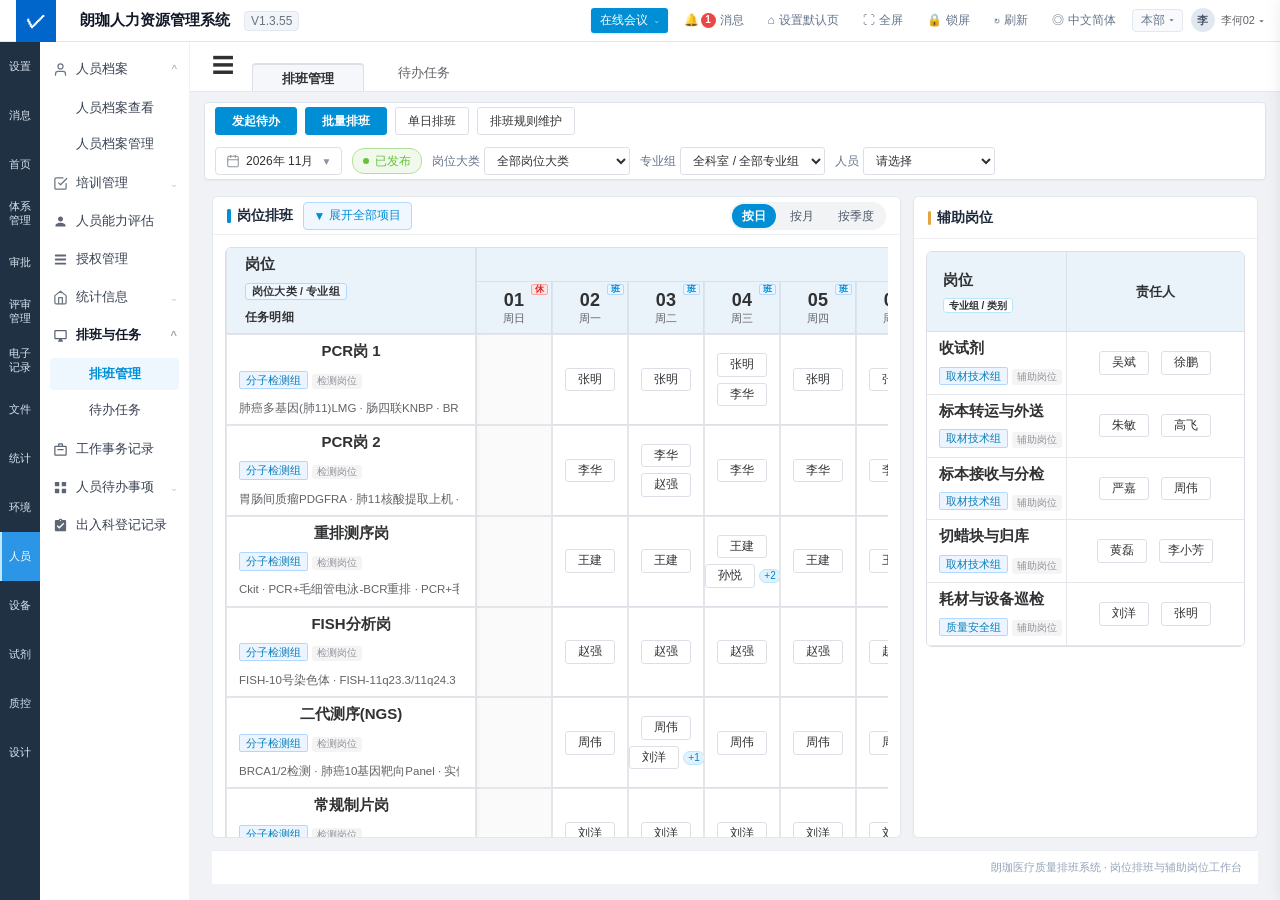
==== commit 48925748: "feat: 更新最新排班高保真原型页面与关联需求规范说明" ====
--- a/index.html
+++ b/index.html
@@ -1103,8 +1103,9 @@
         #postsConfigTable tbody tr:hover {
             background: #eef6fe;
         }
-        #postsConfigTable tbody tr.post-row-selected {
-            background: #f0f7ff;
+        #postsConfigTable tbody tr.post-row-selected,
+        #postsConfigTable tbody tr.post-row-selected td {
+            background: #e6f7ff !important;
         }
         #postsConfigTable tbody tr.post-row-editing {
             background: #fffdf2;
@@ -1406,6 +1407,73 @@
             background: transparent;
             color: #f56c6c;
             cursor: pointer;
+        }
+
+        /* 树结构展开/折叠三角箭头与半选/全选复选框样式 (100% 对齐用户截图规范) */
+        .tree-node-arrow {
+            display: inline-flex;
+            align-items: center;
+            justify-content: center;
+            width: 14px;
+            height: 14px;
+            font-size: 10px;
+            color: #909399;
+            cursor: pointer;
+            user-select: none;
+            transition: transform 0.15s ease;
+            flex-shrink: 0;
+            margin-right: 4px;
+        }
+        .tree-node-arrow.expanded {
+            transform: rotate(0deg);
+        }
+        .tree-node-arrow.collapsed {
+            transform: rotate(-90deg);
+        }
+        .tree-custom-checkbox {
+            width: 14px;
+            height: 14px;
+            border-radius: 2px;
+            border: 1px solid #dcdfe6;
+            background: #ffffff;
+            display: inline-flex;
+            align-items: center;
+            justify-content: center;
+            cursor: pointer;
+            margin-right: 6px;
+            box-sizing: border-box;
+            flex-shrink: 0;
+            transition: all 0.15s ease;
+            user-select: none;
+        }
+        .tree-custom-checkbox:hover {
+            border-color: #008fd5;
+        }
+        .tree-custom-checkbox.checked {
+            background: #008fd5;
+            border-color: #008fd5;
+            color: #ffffff;
+        }
+        .tree-custom-checkbox.checked::after {
+            content: '';
+            width: 3.5px;
+            height: 7px;
+            border: solid #ffffff;
+            border-width: 0 1.8px 1.8px 0;
+            transform: rotate(45deg);
+            margin-bottom: 2px;
+        }
+        /* 半选状态：参考截图里的 [-] 蓝色方块带白色横杠 */
+        .tree-custom-checkbox.indeterminate {
+            background: #008fd5;
+            border-color: #008fd5;
+        }
+        .tree-custom-checkbox.indeterminate::after {
+            content: '';
+            width: 7px;
+            height: 2px;
+            background: #ffffff;
+            border-radius: 1px;
         }
         .selector-modal-footer {
             height: 48px;
@@ -4876,6 +4944,14 @@
 .exact-detail-table tbody tr:hover,
 .exact-detail-table tbody tr:hover td {
     background: #F0F7FF !important;
+}
+.exact-detail-table tbody tr.selected-row,
+.exact-detail-table tbody tr.selected-row td,
+.batch-table-row.selected-row,
+.batch-table-row.selected-row td,
+tr.row-selected,
+tr.row-selected td {
+    background: #e6f7ff !important;
 }
 
 /* 规范 6：状态标签使用浅色底和细边框，不用高饱和实心大块 */
@@ -7869,7 +7945,7 @@
                 <!-- ================= 一、 顶部控制栏（快捷操作区） ================= -->
                 <!-- ================= 顶部操作区 (两翼架构 · 全屏撑满) ================= -->
                 <div class="card-control-bar">
-                    <!-- 左侧：功能操作按钮区（按使用频率排序：排班修改 -> 单日排班 -> 批量排班 -> 导出 Excel -> 排班规则维护；纯文字无图标规范） -->
+                    <!-- 左侧：功能操作按钮区（按使用频率排序：发起待办 -> 批量排班 -> 单日排班 -> 排班规则维护；纯文字无图标规范） -->
                     <div class="actions-left" style="display: flex; align-items: center; gap: 8px;">
                         <!-- 0. 发起待办 (主蓝实心按钮) -->
                         <button type="button" class="btn btn-blue" id="btnLaunchTodo" style="height: 28px; font-size: 12px; background: #008fd5; color: #ffffff; border: 1px solid #008fd5; border-radius: 3px; padding: 0 16px; cursor: pointer; font-weight: 600; display: inline-flex; align-items: center; justify-content: center;" onclick="openLaunchTodoModal()">发起待办</button>
@@ -7882,9 +7958,6 @@
 
                         <!-- 3. 排班规则维护 (白底灰线框) -->
                         <button type="button" class="btn btn-default" style="height: 28px; font-size: 12px; color: #303133; border: 1px solid #dcdfe6; background: #ffffff; border-radius: 3px; padding: 0 12px; cursor: pointer;" onclick="openConfigModal()">排班规则维护</button>
-
-                        <!-- 4. 导出 Excel (补齐截图中的白底灰线框按钮) -->
-                        <button type="button" class="btn btn-default" id="btnExportExcel" style="height: 28px; font-size: 12px; color: #303133; border: 1px solid #dcdfe6; background: #ffffff; border-radius: 3px; padding: 0 12px; cursor: pointer;" onclick="exportExcel()">导出 Excel</button>
                     </div><!-- 右侧：筛选条件区（时间区间 + 快捷周期 + 专业组 + 人员） -->
                     <div class="filters-right" style="display: flex; align-items: center; gap: 10px;">
                         
@@ -7912,6 +7985,12 @@
                                 <div class="month-panel-divider"></div>
                                 <div class="month-grid" id="monthGrid"></div>
                             </div>
+                        </div>
+
+                        <!-- 顶部排班状态展示徽章 (每一次时间筛选对应展示排班表的状态) -->
+                        <div id="topScheduleStatusBadge" style="display: inline-flex; align-items: center; gap: 6px; padding: 2px 10px; border-radius: 12px; background: #f0f9eb; border: 1px solid #b3e19d; font-size: 12px; font-weight: 500; color: #67c23a; white-space: nowrap; height: 26px; box-sizing: border-box;" title="当前排班状态">
+                            <span id="topScheduleStatusDot" style="display: inline-block; width: 6px; height: 6px; border-radius: 50%; background: #67c23a;"></span>
+                            <span id="topScheduleStatusText">已发布</span>
                         </div>
 
                         <!-- 岗位大类筛选 (包含分子检测技术等7大类) -->
@@ -8017,14 +8096,10 @@
                         </div>
                     </div>
 
-                    <!-- 底部状态条 -->
-                    <div class="matrix-footer-bar">
-                        <div id="footerViewMode" style="display:flex;align-items:center;">
-                            <span>当前周期 <strong id="footerPeriodText">2026年 11月 全月排班（01日 至 30日）</strong></span>
-                            <span class="status-divider">·</span>
-                            <span>排班状态 <strong style="color:#10b981;">已发布</strong></span>
-                            <span class="status-divider">·</span>
-                            <span>最后更新时间 2026-10-25 16:30</span>
+                    <!-- 底部状态条 (已按需求移除底部周期排班状态与更新时间展示，统一收敛至顶部展示) -->
+                    <div class="matrix-footer-bar" style="display: flex; justify-content: flex-end; align-items: center; padding: 0 16px;">
+                        <div id="footerViewMode" style="display:none;">
+                            <span id="footerPeriodText" style="display:none;"></span>
                         </div>
                         <div id="footerEditMode" style="display:none;align-items:center;"></div>
                         <div>
@@ -8161,10 +8236,9 @@
     <!-- ================= CNAS 标准排班规则维护中心 (项目与任务拆分成两列 · 100% 对齐用户表格与截图样式) ================= -->
     <div class="modal-overlay" id="ruleConfigPageOverlay" onclick="closeConfigModal(event)" style="display:none;z-index:2100;">
         <div class="modal-container" onclick="event.stopPropagation()" style="width: 1760px; max-width: 98vw; height: 94vh; border-radius: 4px; overflow: hidden; display: flex; flex-direction: column; background:#ffffff; box-shadow: 0 8px 32px rgba(0,0,0,0.2);">
-            <!-- 1. 弹窗头部 -->
+            <!-- 1. 弹窗头部 (按要求去除蓝色竖线，纯文字展示) -->
             <div style="height:46px; border-bottom:1px solid #e4e7ed; display:flex; align-items:center; justify-content:center; padding:0 20px; position:relative; background:#ffffff; flex-shrink:0;">
-                <div style="display:flex; align-items:center; gap:8px;">
-                    <span style="display:inline-block; width:3px; height:16px; background:#008fd5; border-radius:2px;"></span>
+                <div style="display:flex; align-items:center;">
                     <strong style="font-size:15px; color:#303133; letter-spacing:0.3px; font-weight:600;">岗位与排班规则</strong>
                 </div>
                 <div class="modal-close-cube" onclick="closeConfigModal()" title="关闭" style="position:absolute; right:0; top:0; width:46px; height:46px; background:#008fd5; color:#ffffff; display:flex; align-items:center; justify-content:center; font-size:22px; cursor:pointer; user-select:none;">×</div>
@@ -8226,10 +8300,10 @@
                 </main>
             </div>
 
-            <!-- 3. 弹窗底部操作栏 -->
+            <!-- 3. 弹窗底部操作栏 (依次为：确定，取消) -->
             <div style="height:52px; border-top:1px solid #e4e7ed; background:#ffffff; padding:0 20px; display:flex; align-items:center; justify-content:flex-end; gap:10px; flex-shrink:0;">
-                <button type="button" class="btn btn-blue" onclick="saveAllConfigs()" style="height:32px; background:#008fd5; color:#fff; border:0; border-radius:3px; padding:0 22px; cursor:pointer; font-size:13px; font-weight:500;">保存配置</button>
-                <button type="button" class="btn btn-default" onclick="closeConfigModal()" style="height:32px; padding:0 16px; background:#fff; border:1px solid #dcdfe6; border-radius:3px; color:#606266; cursor:pointer; font-size:13px;">取消修改</button>
+                <button type="button" class="btn btn-blue" onclick="saveAllConfigs()" style="height:32px; background:#008fd5; color:#fff; border:0; border-radius:3px; padding:0 22px; cursor:pointer; font-size:13px; font-weight:500;">确定</button>
+                <button type="button" class="btn btn-default" onclick="closeConfigModal()" style="height:32px; padding:0 18px; background:#fff; border:1px solid #dcdfe6; border-radius:3px; color:#606266; cursor:pointer; font-size:13px;">取消</button>
             </div>
         </div>
     </div>
@@ -8245,68 +8319,63 @@
                 <input type="hidden" id="ruleGroupEditId" value="">
                 <label style="display:flex; align-items:center; gap:12px;">
                     <span style="width:80px; text-align:right; color:#303133;"><span style="color:#f56c6c;">*</span> 大类名称</span>
-                    <input id="ruleGroupNameInput" style="flex:1; height:32px; border:1px solid #dcdfe6; border-radius:3px; padding:0 10px; font-size:13px;" placeholder="请输入大类名称">
+                    <input id="ruleGroupNameInput" style="flex:1; height:32px; border:1px solid #dcdfe6; border-radius:3px; padding:0 10px; font-size:13px;" placeholder="">
                 </label>
                 <div style="display:flex; align-items:center; gap:12px;">
                     <span style="width:80px; text-align:right; color:#303133;"><span style="color:#f56c6c;">*</span> 兼任属性</span>
-                    <div style="flex:1; display:flex; align-items:center; gap:18px;">
-                        <label style="display:flex; align-items:center; gap:6px; cursor:pointer; font-size:13px; color:#303133;">
-                            <input type="radio" name="ruleGroupEnabledRadio" id="radioEnabledTrue" value="true" checked>
-                            <span style="color:#67c23a; font-weight:600;">开启兼任</span>
+                    <div style="flex:1; display:flex; align-items:center; gap:18px;" id="ruleGroupRadioContainer">
+                        <label style="display:flex; align-items:center; gap:6px; cursor:pointer; font-size:13px;" onclick="syncRuleGroupRadioVisual()">
+                            <input type="radio" name="ruleGroupEnabledRadio" id="radioEnabledTrue" value="true" checked style="accent-color:#008fd5; cursor:pointer;" onchange="syncRuleGroupRadioVisual()">
+                            <span id="labelRadioEnabledTrue" style="color:#008fd5; font-weight:600;">开启兼任</span>
                         </label>
-                        <label style="display:flex; align-items:center; gap:6px; cursor:pointer; font-size:13px; color:#303133;">
-                            <input type="radio" name="ruleGroupEnabledRadio" id="radioEnabledFalse" value="false">
-                            <span style="color:#008fd5; font-weight:600;">关闭兼任</span>
+                        <label style="display:flex; align-items:center; gap:6px; cursor:pointer; font-size:13px;" onclick="syncRuleGroupRadioVisual()">
+                            <input type="radio" name="ruleGroupEnabledRadio" id="radioEnabledFalse" value="false" style="accent-color:#008fd5; cursor:pointer;" onchange="syncRuleGroupRadioVisual()">
+                            <span id="labelRadioEnabledFalse" style="color:#303133;">关闭兼任</span>
                         </label>
                     </div>
                 </div>
             </div>
+            <!-- 底部按钮依次是：确定，取消 -->
             <div class="selector-modal-footer" style="height:46px; border-top:1px solid #ebeef5; padding:0 18px; display:flex; align-items:center; justify-content:flex-end; gap:10px; background:#fafbfc;">
-                <button type="button" class="btn btn-default" onclick="closeRuleGroupModal()" style="height:28px; padding:0 14px; border:1px solid #dcdfe6; background:#fff; border-radius:3px; cursor:pointer;">取消</button>
-                <button type="button" class="btn btn-blue" style="background:#008fd5; color:#fff; border:0; border-radius:3px; height:28px; padding:0 18px; cursor:pointer; font-weight:500;" onclick="saveRuleGroupModal()">确定保存</button>
+                <button type="button" class="btn btn-blue" style="background:#008fd5; color:#fff; border:0; border-radius:3px; height:28px; padding:0 20px; cursor:pointer; font-weight:500;" onclick="saveRuleGroupModal()">确定</button>
+                <button type="button" class="btn btn-default" onclick="closeRuleGroupModal()" style="height:28px; padding:0 16px; border:1px solid #dcdfe6; background:#fff; border-radius:3px; color:#606266; cursor:pointer;">取消</button>
             </div>
         </div>
     </div>
+        </div>
+    </div>
 
         <!-- ================= 弹窗：检测项目选择弹窗 (ruleProjectPickerModal) ================= -->
     <div class="modal-overlay" id="ruleProjectPickerModal" onclick="closeRuleProjectPicker(event)" style="display:none;z-index:2300;">
-        <div class="selector-modal-card" onclick="event.stopPropagation()" style="width:680px; max-width:94vw; border-radius:4px; box-shadow:0 6px 24px rgba(0,0,0,0.2); overflow:hidden;">
+        <div class="selector-modal-card" onclick="event.stopPropagation()" style="width:720px; max-width:94vw; border-radius:4px; box-shadow:0 6px 24px rgba(0,0,0,0.2); overflow:hidden;">
             <!-- 标题居中，右侧关闭按钮绝对定位 -->
             <div class="selector-modal-header" style="height:46px; position:relative; display:flex; align-items:center; justify-content:center; padding:0 18px; border-bottom:1px solid #ebeef5; background:#fafbfc;">
                 <strong style="font-size:15px; font-weight:600; color:#303133; text-align:center;">关联检测项目选择</strong>
                 <button type="button" class="selector-modal-close" onclick="closeRuleProjectPicker()" style="position:absolute; right:16px; top:50%; transform:translateY(-50%); border:0; background:transparent; font-size:20px; color:#909399; cursor:pointer; line-height:1;">×</button>
             </div>
             
-            <!-- 左右双栏：左侧【检测项目】，右侧【已选】 -->
-            <div class="selector-modal-body" style="height:320px; display:grid; grid-template-columns:1fr 1fr; gap:12px; padding:14px 18px 10px 18px;">
-                <!-- 左侧可选区域 -->
+            <!-- 左右双栏：左侧【检测方法与项目(二级树)】，右侧【已选】 -->
+            <div class="selector-modal-body" style="height:360px; display:grid; grid-template-columns:1fr 1fr; gap:12px; padding:14px 18px 10px 18px;">
+                <!-- 左侧可选区域：按检测方法分类的二级树结构，叶子节点为项目 -->
                 <div class="selector-pane" style="border:1px solid #ebeef5; border-radius:4px; display:flex; flex-direction:column; overflow:hidden;">
-                    <div class="selector-pane-title" style="padding:8px 12px; background:#f8fafc; border-bottom:1px solid #ebeef5; display:flex; justify-content:space-between; align-items:center; font-size:12px; font-weight:600;">
+                    <div class="selector-pane-title" style="padding:6px 12px; background:#f8fafc; border-bottom:1px solid #ebeef5; display:flex; justify-content:space-between; align-items:center; font-size:12px; font-weight:600;">
                         <span style="color:#303133;">检测项目</span>
-                        <span id="ruleProjectPickerCount" style="color:#008fd5; font-weight:normal;">已选 0 项</span>
+                        <input class="selector-search" id="ruleProjectPickerSearch" placeholder="请输入项目名称" oninput="renderRuleProjectPicker(this.value)" style="width:150px; height:26px; border:1px solid #dcdfe6; border-radius:4px; padding:0 8px; font-size:12px; box-sizing:border-box; outline:none; background:#ffffff;">
                     </div>
-                    <div style="padding:6px 10px; border-bottom:1px solid #f0f2f5;">
-                        <input class="selector-search" id="ruleProjectPickerSearch" placeholder="搜索项目名称..." oninput="renderRuleProjectPicker(this.value)" style="width:100%; height:28px; border:1px solid #dcdfe6; border-radius:3px; padding:0 8px; font-size:12px; box-sizing:border-box;">
-                    </div>
-                    <div class="task-tree-scroll" id="ruleProjectPickerOptions" style="flex:1; overflow-y:auto; padding:8px 12px;"></div>
+                    <div class="task-tree-scroll" id="ruleProjectPickerOptions" style="flex:1; overflow-y:auto; padding:6px 10px;"></div>
                 </div>
 
                 <!-- 右侧已选区域 -->
                 <div class="selector-pane" style="border:1px solid #ebeef5; border-radius:4px; display:flex; flex-direction:column; overflow:hidden;">
                     <div class="selector-pane-title" style="padding:8px 12px; background:#f8fafc; border-bottom:1px solid #ebeef5; display:flex; justify-content:space-between; align-items:center; font-size:12px; font-weight:600;">
-                        <span style="color:#303133;">已选</span>
-                        <button type="button" style="font-size:12px; color:#f56c6c; border:0; background:transparent; cursor:pointer;" onclick="clearRuleProjectPicker()">清空全部</button>
+                        <span style="color:#303133;">已选项目:</span>
+                        <button type="button" onclick="clearRuleProjectPicker()" style="border:0; background:transparent; color:#f56c6c; cursor:pointer; font-size:12px; padding:0;">清空</button>
                     </div>
                     <div class="selected-task-scroll" id="ruleProjectPickerSelected" style="flex:1; overflow-y:auto; padding:8px 12px;"></div>
                 </div>
             </div>
 
-            <!-- 下方新增区域：自定义新增，文本框与右侧添加按钮同行对齐 -->
-            <div style="padding:10px 18px; border-top:1px solid #ebeef5; background:#fafbfc; display:flex; align-items:center; gap:8px;">
-                <span style="font-size:12px; color:#606266; white-space:nowrap; font-weight:500;">自定义新增</span>
-                <input id="ruleCustomProjectInput" style="flex:1; height:30px; border:1px solid #dcdfe6; border-radius:3px; padding:0 10px; font-size:12px; outline:none; box-sizing:border-box;" placeholder="输入自定义项目名称" onkeydown="if(event.key==='Enter') addCustomRuleProject()">
-                <button type="button" class="btn btn-default" style="height:30px; padding:0 16px; font-size:12px; border:1px solid #008fd5; color:#008fd5; background:#fff; border-radius:3px; cursor:pointer; font-weight:500; white-space:nowrap;" onclick="addCustomRuleProject()">+ 添加</button>
-            </div>
+            <!-- 下方的自定义新增功能已按需求完全去掉 -->
 
             <!-- 弹窗下方的操作区：取消、确定 -->
             <div class="selector-modal-footer" style="height:48px; border-top:1px solid #ebeef5; padding:0 18px; display:flex; align-items:center; justify-content:flex-end; gap:10px; background:#ffffff;">
@@ -8318,7 +8387,7 @@
 
     <!-- ================= 弹窗：任务明细选择弹窗 (ruleTaskPickerModal) ================= -->
     <div class="modal-overlay" id="ruleTaskPickerModal" onclick="closeRuleTaskPicker(event)" style="display:none;z-index:2300;">
-        <div class="selector-modal-card" onclick="event.stopPropagation()" style="width:680px; max-width:94vw; border-radius:4px; box-shadow:0 6px 24px rgba(0,0,0,0.2); overflow:hidden;">
+        <div class="selector-modal-card" onclick="event.stopPropagation()" style="width:700px; max-width:94vw; border-radius:4px; box-shadow:0 6px 24px rgba(0,0,0,0.2); overflow:hidden;">
             <!-- 标题居中，右侧关闭按钮绝对定位 -->
             <div class="selector-modal-header" style="height:46px; position:relative; display:flex; align-items:center; justify-content:center; padding:0 18px; border-bottom:1px solid #ebeef5; background:#fafbfc;">
                 <strong style="font-size:15px; font-weight:600; color:#303133; text-align:center;">岗位任务明细选择</strong>
@@ -8329,31 +8398,38 @@
             <div class="selector-modal-body" style="height:320px; display:grid; grid-template-columns:1fr 1fr; gap:12px; padding:14px 18px 10px 18px;">
                 <!-- 左侧可选区域 -->
                 <div class="selector-pane" style="border:1px solid #ebeef5; border-radius:4px; display:flex; flex-direction:column; overflow:hidden;">
-                    <div class="selector-pane-title" style="padding:8px 12px; background:#f8fafc; border-bottom:1px solid #ebeef5; display:flex; justify-content:space-between; align-items:center; font-size:12px; font-weight:600;">
+                    <div class="selector-pane-title" style="padding:6px 12px; background:#f8fafc; border-bottom:1px solid #ebeef5; display:flex; justify-content:space-between; align-items:center; font-size:12px; font-weight:600;">
                         <span style="color:#303133;">任务列表</span>
-                        <span id="ruleTaskPickerCount" style="color:#67c23a; font-weight:normal;">已选 0 项</span>
+                        <input class="selector-search" id="ruleTaskPickerSearch" placeholder="请输入任务名称" oninput="renderRuleTaskPicker(this.value)" style="width:150px; height:26px; border:1px solid #dcdfe6; border-radius:4px; padding:0 8px; font-size:12px; box-sizing:border-box; outline:none; background:#ffffff;">
                     </div>
-                    <div style="padding:6px 10px; border-bottom:1px solid #f0f2f5;">
-                        <input class="selector-search" id="ruleTaskPickerSearch" placeholder="搜索任务名称..." oninput="renderRuleTaskPicker(this.value)" style="width:100%; height:28px; border:1px solid #dcdfe6; border-radius:3px; padding:0 8px; font-size:12px; box-sizing:border-box;">
+                    <!-- 两列表头：第一列任务名称，第二列任务周期 -->
+                    <div style="display:flex; align-items:center; justify-content:space-between; padding:5px 12px; background:#f4f6f8; border-bottom:1px solid #ebeef5; font-size:12px; font-weight:600; color:#606266;">
+                        <span>任务名称</span>
+                        <span style="width:70px; text-align:center;">任务周期</span>
                     </div>
-                    <div class="task-tree-scroll" id="ruleTaskPickerOptions" style="flex:1; overflow-y:auto; padding:8px 12px;"></div>
+                    <div class="task-tree-scroll" id="ruleTaskPickerOptions" style="flex:1; overflow-y:auto; padding:6px 10px;"></div>
                 </div>
 
                 <!-- 右侧已选区域 -->
                 <div class="selector-pane" style="border:1px solid #ebeef5; border-radius:4px; display:flex; flex-direction:column; overflow:hidden;">
                     <div class="selector-pane-title" style="padding:8px 12px; background:#f8fafc; border-bottom:1px solid #ebeef5; display:flex; justify-content:space-between; align-items:center; font-size:12px; font-weight:600;">
-                        <span style="color:#303133;">已选</span>
-                        <button type="button" style="font-size:12px; color:#f56c6c; border:0; background:transparent; cursor:pointer;" onclick="clearRuleTaskPicker()">清空全部</button>
+                        <span style="color:#303133;">已选任务:</span>
+                        <button type="button" onclick="clearRuleTaskPicker()" style="border:0; background:transparent; color:#f56c6c; cursor:pointer; font-size:12px; padding:0;">清空</button>
                     </div>
                     <div class="selected-task-scroll" id="ruleTaskPickerSelected" style="flex:1; overflow-y:auto; padding:8px 12px;"></div>
                 </div>
             </div>
 
-            <!-- 下方新增区域：自定义新增，文本框与右侧添加按钮同行对齐 -->
+            <!-- 下方新增区域：自定义新增，加任务周期下拉组件 -->
             <div style="padding:10px 18px; border-top:1px solid #ebeef5; background:#fafbfc; display:flex; align-items:center; gap:8px;">
                 <span style="font-size:12px; color:#606266; white-space:nowrap; font-weight:500;">自定义新增</span>
                 <input id="ruleCustomTaskInput" style="flex:1; height:30px; border:1px solid #dcdfe6; border-radius:3px; padding:0 10px; font-size:12px; outline:none; box-sizing:border-box;" placeholder="输入自定义任务名称" onkeydown="if(event.key==='Enter') addCustomRuleTask()">
-                <button type="button" class="btn btn-default" style="height:30px; padding:0 16px; font-size:12px; border:1px solid #008fd5; color:#008fd5; background:#fff; border-radius:3px; cursor:pointer; font-weight:500; white-space:nowrap;" onclick="addCustomRuleTask()">+ 添加</button>
+                <select id="ruleCustomTaskPeriodSelect" style="width:85px; height:30px; border:1px solid #dcdfe6; border-radius:3px; padding:0 6px; font-size:12px; outline:none; color:#303133; background:#ffffff; cursor:pointer;" title="选择任务周期">
+                    <option value="每日">每日</option>
+                    <option value="每周" selected>每周</option>
+                    <option value="每月">每月</option>
+                </select>
+                <button type="button" class="btn btn-default" style="height:30px; padding:0 16px; font-size:12px; border:1px solid #008fd5; color:#008fd5; background:#fff; border-radius:3px; cursor:pointer; font-weight:500; white-space:nowrap;" onclick="addCustomRuleTask()">添加</button>
             </div>
 
             <!-- 弹窗下方的操作区：取消、确定 -->
@@ -8539,80 +8615,113 @@
 
             <!-- 弹窗内部独立滚动工作区 -->
             <div style="flex: 1; overflow-y: auto; padding: 16px 20px;">
-                <!-- 1. 表单字段：时间段横向并排 (移除输入框前置icon) -->
-                <div class="batch-form-row" style="margin-bottom: 12px;">
-                    <div class="batch-form-item">
-                        <span class="batch-required-star">*</span>
-                        <label class="batch-form-label">开始时间</label>
-                        <div class="batch-date-input-box">
-                            <input type="date" id="batchStartDate" class="form-input-standard" value="2026-11-02" placeholder="选择日期" onchange="onBatchDateRangeChange()">
-                        </div>
-                    </div>
-                    <div class="batch-form-item">
-                        <span class="batch-required-star">*</span>
-                        <label class="batch-form-label">结束时间</label>
-                        <div class="batch-date-input-box">
-                            <input type="date" id="batchEndDate" class="form-input-standard" value="2026-11-08" placeholder="选择日期" onchange="onBatchDateRangeChange()">
-                        </div>
-                    </div>
-                    <div class="batch-form-item">
-                        <label style="display: flex; align-items: center; gap: 6px; cursor: pointer; font-size: 13px; color: #303133; user-select: none;">
-                            <input type="checkbox" id="batchWorkdayOnly" checked style="width: 15px; height: 15px; cursor: pointer; accent-color: #008fd5;" onchange="onBatchWorkdayOnlyChange()">
-                            <span>仅工作日</span>
-                        </label>
-                    </div>
-                </div>
-
-                <!-- 2. 排班类型选择 (标准表单行，白底无背景填充，样式参考规范) -->
-                <div class="batch-form-row" style="margin-bottom: 12px;">
-                    <div class="batch-form-item">
-                        <span class="batch-required-star">*</span>
-                        <label class="batch-form-label">排班类型</label>
-                        <div style="display: flex; align-items: center; gap: 18px;">
-                            <label style="display: flex; align-items: center; gap: 5px; cursor: pointer; font-size: 13px; color: #303133;">
-                                <input type="radio" name="batchSplitType" value="fixed" onchange="onBatchSplitTypeChange('fixed')">
-                                <span>时间段固定</span>
+                <!-- 1. 第一行位置：排班类型选择 (单选按钮组置顶，选中的文字和按钮为蓝色，参考规范截图) -->
+                <div class="batch-form-row" style="margin-bottom: 14px;">
+                    <div class="batch-form-item" style="display: flex; align-items: center; gap: 8px;">
+                        <span class="batch-required-star" style="color: #f56c6c;">*</span>
+                        <label class="batch-form-label" style="font-size: 13px; font-weight: 600; color: #303133;">排班类型</label>
+                        <div style="display: flex; align-items: center; gap: 20px;" id="batchSplitTypeRadioGroup">
+                            <label style="display: flex; align-items: center; gap: 6px; cursor: pointer; font-size: 13px;" onclick="onBatchSplitTypeChange('fixed')">
+                                <input type="radio" name="batchSplitType" id="batchType_fixed" value="fixed" style="accent-color: #008fd5; cursor: pointer;" onchange="onBatchSplitTypeChange('fixed')">
+                                <span id="label_batchType_fixed" style="color: #303133;">时间段固定</span>
                             </label>
-                            <label style="display: flex; align-items: center; gap: 5px; cursor: pointer; font-size: 13px; color: #303133;">
-                                <input type="radio" name="batchSplitType" value="daily" checked onchange="onBatchSplitTypeChange('daily')">
-                                <span style="font-weight: 600; color: #008fd5;">每日轮转</span>
+                            <label style="display: flex; align-items: center; gap: 6px; cursor: pointer; font-size: 13px;" onclick="onBatchSplitTypeChange('daily')">
+                                <input type="radio" name="batchSplitType" id="batchType_daily" value="daily" checked style="accent-color: #008fd5; cursor: pointer;" onchange="onBatchSplitTypeChange('daily')">
+                                <span id="label_batchType_daily" style="font-weight: 600; color: #008fd5;">每日轮转</span>
                             </label>
-                            <label style="display: flex; align-items: center; gap: 5px; cursor: pointer; font-size: 13px; color: #303133;">
-                                <input type="radio" name="batchSplitType" value="week" onchange="onBatchSplitTypeChange('week')">
-                                <span>按每周</span>
+                            <label style="display: flex; align-items: center; gap: 6px; cursor: pointer; font-size: 13px;" onclick="onBatchSplitTypeChange('week')">
+                                <input type="radio" name="batchSplitType" id="batchType_week" value="week" style="accent-color: #008fd5; cursor: pointer;" onchange="onBatchSplitTypeChange('week')">
+                                <span id="label_batchType_week" style="color: #303133;">按每周</span>
                             </label>
-                            <label style="display: flex; align-items: center; gap: 5px; cursor: pointer; font-size: 13px; color: #303133;">
-                                <input type="radio" name="batchSplitType" value="month" onchange="onBatchSplitTypeChange('month')">
-                                <span>按每月</span>
+                            <label style="display: flex; align-items: center; gap: 6px; cursor: pointer; font-size: 13px;" onclick="onBatchSplitTypeChange('month')">
+                                <input type="radio" name="batchSplitType" id="batchType_month" value="month" style="accent-color: #008fd5; cursor: pointer;" onchange="onBatchSplitTypeChange('month')">
+                                <span id="label_batchType_month" style="color: #303133;">按每月</span>
                             </label>
-                            <label style="display: flex; align-items: center; gap: 5px; cursor: pointer; font-size: 13px; color: #303133;">
-                                <input type="radio" name="batchSplitType" value="quarter" onchange="onBatchSplitTypeChange('quarter')">
-                                <span>按季度</span>
+                            <label style="display: flex; align-items: center; gap: 6px; cursor: pointer; font-size: 13px;" onclick="onBatchSplitTypeChange('quarter')">
+                                <input type="radio" name="batchSplitType" id="batchType_quarter" value="quarter" style="accent-color: #008fd5; cursor: pointer;" onchange="onBatchSplitTypeChange('quarter')">
+                                <span id="label_batchType_quarter" style="color: #303133;">按季度</span>
                             </label>
                         </div>
                     </div>
                 </div>
 
-                <!-- 3. 第三行位置：轮空天数 (标准表单行，纯白底无背景填充，仅在每日轮转时显示) -->
+                <!-- 2. 第二行位置：每一个类型选择对应下方的排班日期 (按每周/按每月仅选年月，按季度仅选年份，固定/每日轮转选年月日起止时间) -->
+                <div class="batch-form-row" id="batchDateControlsRow" style="margin-bottom: 14px; display: flex; align-items: center; gap: 20px;">
+                    <!-- 2.1 时间段固定与每日轮转：具体的年月日起止时间 -->
+                    <div id="batchDateRangeControls" style="display: flex; align-items: center; gap: 20px;">
+                        <div class="batch-form-item" style="display: flex; align-items: center; gap: 8px;">
+                            <span class="batch-required-star" style="color: #f56c6c;">*</span>
+                            <label class="batch-form-label" style="font-size: 13px; color: #303133;">开始时间</label>
+                            <div class="batch-date-input-box">
+                                <input type="date" id="batchStartDate" class="form-input-standard" value="2026-11-02" placeholder="选择日期" onchange="onBatchDateRangeChange()" style="height: 30px; font-size: 12px;">
+                            </div>
+                        </div>
+                        <div class="batch-form-item" style="display: flex; align-items: center; gap: 8px;">
+                            <span class="batch-required-star" style="color: #f56c6c;">*</span>
+                            <label class="batch-form-label" style="font-size: 13px; color: #303133;">结束时间</label>
+                            <div class="batch-date-input-box">
+                                <input type="date" id="batchEndDate" class="form-input-standard" value="2026-11-08" placeholder="选择日期" onchange="onBatchDateRangeChange()" style="height: 30px; font-size: 12px;">
+                            </div>
+                        </div>
+                        <div class="batch-form-item">
+                            <label style="display: flex; align-items: center; gap: 6px; cursor: pointer; font-size: 13px; color: #303133; user-select: none;">
+                                <input type="checkbox" id="batchWorkdayOnly" checked style="width: 15px; height: 15px; cursor: pointer; accent-color: #008fd5;" onchange="onBatchWorkdayOnlyChange()">
+                                <span>仅工作日</span>
+                            </label>
+                        </div>
+                    </div>
+
+                    <!-- 2.2 按每周 / 按每月：起止两个时间组件 (仅选择年月) -->
+                    <div id="batchYearMonthControls" style="display: none; align-items: center; gap: 20px;">
+                        <div class="batch-form-item" style="display: flex; align-items: center; gap: 8px;">
+                            <span class="batch-required-star" style="color: #f56c6c;">*</span>
+                            <label class="batch-form-label" style="font-size: 13px; color: #303133;">开始年月</label>
+                            <div class="batch-date-input-box">
+                                <input type="month" id="batchStartYearMonth" class="form-input-standard" value="2026-11" onchange="onBatchYearMonthRangeChange()" style="height: 30px; font-size: 12px; width: 140px; padding: 0 8px;">
+                            </div>
+                        </div>
+                        <div class="batch-form-item" style="display: flex; align-items: center; gap: 8px;">
+                            <span class="batch-required-star" style="color: #f56c6c;">*</span>
+                            <label class="batch-form-label" style="font-size: 13px; color: #303133;">结束年月</label>
+                            <div class="batch-date-input-box">
+                                <input type="month" id="batchEndYearMonth" class="form-input-standard" value="2026-12" onchange="onBatchYearMonthRangeChange()" style="height: 30px; font-size: 12px; width: 140px; padding: 0 8px;">
+                            </div>
+                        </div>
+                    </div>
+
+                    <!-- 2.3 按季度：仅选择年份 -->
+                    <div id="batchYearControls" style="display: none; align-items: center; gap: 8px;">
+                        <span class="batch-required-star" style="color: #f56c6c;">*</span>
+                        <label class="batch-form-label" style="font-size: 13px; color: #303133;">排班年份</label>
+                        <select id="batchYearSelect" class="form-input-standard" onchange="onBatchYearSelectChange()" style="height: 30px; font-size: 12px; width: 140px; padding: 0 8px; cursor: pointer;">
+                            <option value="2025">2025 年</option>
+                            <option value="2026" selected>2026 年</option>
+                            <option value="2027">2027 年</option>
+                            <option value="2028">2028 年</option>
+                        </select>
+                    </div>
+                </div>
+
+                <!-- 3. 第三行位置：轮空天数 (仅在每日轮转时显示) -->
                 <div class="batch-form-row" id="batchRollingDaysRow" style="margin-bottom: 14px; display: flex;">
-                    <div class="batch-form-item">
-                        <span class="batch-required-star">*</span>
-                        <label class="batch-form-label">轮空天数</label>
+                    <div class="batch-form-item" style="display: flex; align-items: center; gap: 8px;">
+                        <span class="batch-required-star" style="color: #f56c6c;">*</span>
+                        <label class="batch-form-label" style="font-size: 13px; color: #303133;">轮空天数</label>
                         <div style="display: flex; align-items: center; gap: 6px;">
-                            <input type="number" id="batchRollingRestDays" class="form-input-standard" value="0" min="0" max="30" style="width: 100px; height: 32px; padding: 0 8px; font-size: 13px;" onchange="onRollingRestDaysChange()">
+                            <input type="number" id="batchRollingRestDays" class="form-input-standard" value="0" min="0" max="30" style="width: 100px; height: 30px; padding: 0 8px; font-size: 13px;" onchange="onRollingRestDaysChange()">
                             <span style="font-size: 13px; color: #606266;">天</span>
                         </div>
                     </div>
                 </div>
 
-                <!-- 3. 明细表操作工具栏：新增岗位与删除按钮紧跟标题右侧 -->
+                <!-- 4. 明细表操作工具栏：新增岗位与删除按钮紧跟标题右侧 -->
                 <div style="display: flex; align-items: center; gap: 8px; margin-bottom: 10px; margin-top: 4px;">
                     <span style="font-weight: 700; font-size: 13.5px; color: #1D2129;">岗位排班明细</span>
                     <button type="button" class="btn btn-blue" style="height: 26px; padding: 0 12px; font-size: 12px; background: #008fd5; color: #fff; border: 1px solid #008fd5; border-radius: 3px; cursor: pointer; display: inline-flex; align-items: center; justify-content: center; font-weight: 500;" onclick="openBatchPostPickerModal()">新增岗位</button>
                     <button type="button" class="btn btn-default" id="btnDeleteBatchPostRow" style="height: 26px; padding: 0 12px; font-size: 12px; color: #f53f3f; border: 1px solid #fecaca; background: #ffffff; border-radius: 3px; cursor: pointer; display: inline-flex; align-items: center; justify-content: center;" onclick="deleteSelectedBatchPostRow()">删除</button>
                 </div>
 
-                <!-- 4. 下方明细表 (表头与列全部随排班类型自适应) -->
+                <!-- 5. 下方明细表 (表头与列全部随排班类型自适应) -->
                 <div id="batchDetailView" style="margin-bottom: 10px; overflow-x: auto; max-height: calc(88vh - 310px); border: 1px solid #ebeef5; border-radius: 4px;">
                     <table class="exact-detail-table" id="batchExactDetailTable" style="width: 100%; border-collapse: collapse; min-width: 960px;">
                         <thead id="batchTableThead">
@@ -8625,13 +8734,14 @@
                 </div>
             </div>
 
-            <!-- 弹窗底栏操作按钮组：采用规范固定在弹窗底部 -->
+            <!-- 弹窗底栏操作按钮组：取消、预览排班、暂存（草稿）、发布排班（正式生效） -->
             <div class="modal-footer-standard">
                 <div id="batchBottomStatusText"></div>
-                <div style="display: flex; gap: 8px;">
+                <div style="display: flex; gap: 8px; align-items: center;">
                     <button type="button" class="btn btn-default" style="height: 30px; padding: 0 16px; font-size: 13px; border: 1px solid #dcdfe6; background: #fff; color: #606266; border-radius: 3px; cursor: pointer;" onclick="closeBatchScheduleModal()">取消</button>
                     <button type="button" class="btn btn-default" style="height: 30px; padding: 0 16px; font-size: 13px; border: 1px solid #008fd5; color: #008fd5; background: #fff; border-radius: 3px; cursor: pointer;" onclick="openBatchSchedulePreviewModal()">预览排班</button>
-                    <button type="button" class="btn btn-blue" style="height: 30px; padding: 0 20px; font-size: 13px; background: #008fd5; color: #fff; border: none; border-radius: 3px; cursor: pointer; font-weight: 500;" onclick="confirmExecuteBatchSchedule()">确认排班</button>
+                    <button type="button" class="btn btn-default" style="height: 30px; padding: 0 16px; font-size: 13px; border: 1px solid #e6a23c; color: #e6a23c; background: #fff; border-radius: 3px; cursor: pointer; font-weight: 500;" onclick="saveBatchScheduleDraft()">暂存</button>
+                    <button type="button" class="btn btn-blue" style="height: 30px; padding: 0 20px; font-size: 13px; background: #008fd5; color: #fff; border: none; border-radius: 3px; cursor: pointer; font-weight: 500;" onclick="publishExecuteBatchSchedule()">发布排班</button>
                 </div>
             </div>
         </div>
@@ -8740,18 +8850,18 @@
                     </div>
                 </div>
 
-                <!-- 2.2 明细表工具栏 (右侧并排提供刷新和删除按钮，仅线框加文字) -->
+                <!-- 2.2 明细表工具栏 (右侧并排提供刷新和移除按钮，仅线框加文字) -->
                 <div style="display: flex; justify-content: space-between; align-items: center; margin-bottom: 10px; margin-top: 4px;">
                     <div style="display: flex; align-items: center; gap: 8px;">
                         <span style="font-weight: 700; font-size: 14px; color: #1D2129;">任务明细</span>
                     </div>
                     <div style="display: flex; align-items: center; gap: 8px;">
                         <button type="button" class="btn btn-default" style="height: 28px; padding: 0 12px; font-size: 12px; border: 1px solid #DCDFE6; background: #fff; color: #606266; border-radius: 3px; cursor: pointer;" onclick="refreshLaunchPostVerifyTable()">刷新</button>
-                        <button type="button" class="btn btn-default" style="height: 28px; padding: 0 12px; font-size: 12px; border: 1px solid #DCDFE6; background: #fff; color: #606266; border-radius: 3px; cursor: pointer;" onclick="deleteSelectedLaunchDutyRows()">删除</button>
+                        <button type="button" class="btn btn-default" style="height: 28px; padding: 0 12px; font-size: 12px; border: 1px solid #DCDFE6; background: #fff; color: #606266; border-radius: 3px; cursor: pointer;" onclick="deleteSelectedLaunchDutyRows()">移除</button>
                     </div>
                 </div>
 
-                <!-- 2.3 下方明细表 (完整展示，不设局部滚动，列包含：[复选框]、序号、岗位名称、所属专业组/大类、任务明细、在岗责任人、提醒周期) -->
+                <!-- 2.3 下方明细表 (列包含：[复选框]、序号、岗位名称、所属专业组、任务明细、在岗责任人、任务周期) -->
                 <div style="border: 1px solid #ebeef5; border-radius: 4px; background: #ffffff;">
                     <table class="exact-detail-table" style="width: 100%; border-collapse: collapse; font-size: 12px; table-layout: fixed;">
                         <thead>
@@ -8761,10 +8871,10 @@
                                 </th>
                                 <th style="width: 45px; text-align: center; white-space: nowrap;">序号</th>
                                 <th style="width: 140px; text-align: left; padding-left: 10px; white-space: nowrap;">岗位名称</th>
-                                <th style="width: 110px; text-align: left; padding-left: 8px; white-space: nowrap;">所属专业组/大类</th>
+                                <th style="width: 110px; text-align: left; padding-left: 8px; white-space: nowrap;">所属专业组</th>
                                 <th style="text-align: left; padding-left: 8px; white-space: nowrap;">任务明细</th>
                                 <th style="width: 130px; text-align: left; padding-left: 8px; white-space: nowrap;">在岗责任人</th>
-                                <th style="width: 95px; text-align: center; white-space: nowrap;">提醒周期</th>
+                                <th style="width: 95px; text-align: center; white-space: nowrap;">任务周期</th>
                             </tr>
                         </thead>
                         <tbody id="launchPostVerifyTbody">
@@ -9875,6 +9985,52 @@
             selectMonth(year, monthMap[quarter] || 11);
         }
 
+        // 排班周期状态全局映射 (按年-月或视图维度记录：已发布、草稿、未排班)
+        const SCHEDULE_PERIOD_STATUS_MAP = {
+            '2026-11': '已发布',
+            '2026-10': '已发布',
+            '2026-12': '草稿'
+        };
+
+        // 更新顶部排班状态徽章展示 (随时间筛选/排班保存动态切换)
+        function updateTopScheduleStatusBadge() {
+            const badge = document.getElementById('topScheduleStatusBadge');
+            const dot = document.getElementById('topScheduleStatusDot');
+            const text = document.getElementById('topScheduleStatusText');
+            if (!badge || !text) return;
+
+            let key = `${currentYear}-${currentMonth < 10 ? '0' + currentMonth : currentMonth}`;
+            if (currentScheduleViewMode === 'month') {
+                key = `${currentYear}`;
+            } else if (currentScheduleViewMode === 'quarter') {
+                const q = Math.ceil(currentMonth / 3);
+                key = `${currentYear}-Q${q}`;
+            }
+
+            const status = SCHEDULE_PERIOD_STATUS_MAP[key] || '已发布';
+            text.innerText = status;
+
+            if (status === '已发布') {
+                badge.style.background = '#f0f9eb';
+                badge.style.border = '1px solid #b3e19d';
+                badge.style.color = '#67c23a';
+                if (dot) dot.style.background = '#67c23a';
+                badge.title = `当前周期 (${key}) 排班已正式生效`;
+            } else if (status === '草稿') {
+                badge.style.background = '#fdf6ec';
+                badge.style.border = '1px solid #f3d19e';
+                badge.style.color = '#e6a23c';
+                if (dot) dot.style.background = '#e6a23c';
+                badge.title = `当前周期 (${key}) 排班为暂存草稿`;
+            } else {
+                badge.style.background = '#f4f4f5';
+                badge.style.border = '1px solid #d3d4d6';
+                badge.style.color = '#909399';
+                if (dot) dot.style.background = '#909399';
+                badge.title = `当前周期 (${key}) 暂未排班`;
+            }
+        }
+
         // 统一主表格渲染入口
         function renderScheduleTable() {
             if (typeof syncViewPills === 'function') {
@@ -9888,6 +10044,7 @@
                 renderScheduleForCurrentMonth();
             }
             renderConcurrentPostsCards();
+            updateTopScheduleStatusBadge();
         }
 
         // 视图切换（日、月、季）
@@ -9897,15 +10054,10 @@
                 syncViewPills(mode);
             }
 
+            // 顶部基准年月格式保持稳定，不随下方模式跳变
             const displayEl = document.getElementById('monthPickerDisplay');
             if (displayEl) {
-                if (mode === 'month') {
-                    displayEl.innerText = `${currentYear} 年`;
-                } else if (mode === 'quarter') {
-                    displayEl.innerText = `${currentYear} 年度四季`;
-                } else {
-                    displayEl.innerText = `${currentYear}年 ${currentMonth < 10 ? '0' + currentMonth : currentMonth}月`;
-                }
+                displayEl.innerText = `${currentYear}年 ${currentMonth < 10 ? '0' + currentMonth : currentMonth}月`;
             }
 
             // 单日排班按钮：无论何种模式始终保持可用，绝不默认禁用
@@ -10225,18 +10377,96 @@
             });
         }
 
-        // 切换排班类型
+        // 同步排班类型单选视觉高亮 (选中文字与按钮为蓝色，对齐截图规范)
+        function syncBatchSplitTypeRadioVisual(activeType) {
+            const types = ['fixed', 'daily', 'week', 'month', 'quarter'];
+            types.forEach(t => {
+                const radio = document.getElementById(`batchType_${t}`);
+                const label = document.getElementById(`label_batchType_${t}`);
+                const isChecked = (t === activeType);
+                if (radio) radio.checked = isChecked;
+                if (label) {
+                    label.style.color = isChecked ? '#008fd5' : '#303133';
+                    label.style.fontWeight = isChecked ? '600' : 'normal';
+                }
+            });
+        }
+
+        // 切换排班类型 (按每周、按每月仅选择年月，按季度仅选择年份，时间段固定与每日轮转选具体年月日)
         function onBatchSplitTypeChange(newType) {
             currentBatchSplitType = newType;
-
-            // 轮空天数第三行表单项只在【每日轮转】展示
+            syncBatchSplitTypeRadioVisual(newType);
+
+            // 1. 动态切换日期控件可见性
+            const rangeControls = document.getElementById('batchDateRangeControls');
+            const ymControls = document.getElementById('batchYearMonthControls');
+            const yControls = document.getElementById('batchYearControls');
+
+            if (newType === 'week' || newType === 'month') {
+                if (rangeControls) rangeControls.style.display = 'none';
+                if (ymControls) ymControls.style.display = 'flex';
+                if (yControls) yControls.style.display = 'none';
+                onBatchYearMonthRangeChange();
+            } else if (newType === 'quarter') {
+                if (rangeControls) rangeControls.style.display = 'none';
+                if (ymControls) ymControls.style.display = 'none';
+                if (yControls) yControls.style.display = 'flex';
+                onBatchYearSelectChange();
+            } else {
+                // fixed 或 daily：具体年月日起止
+                if (rangeControls) rangeControls.style.display = 'flex';
+                if (ymControls) ymControls.style.display = 'none';
+                if (yControls) yControls.style.display = 'none';
+            }
+
+            // 2. 轮空天数第三行表单项只在【每日轮转】展示
             const rollingRow = document.getElementById('batchRollingDaysRow');
             if (rollingRow) {
                 rollingRow.style.display = (newType === 'daily') ? 'flex' : 'none';
             }
 
-
-
+            renderBatchPostTable();
+        }
+
+        // 年月起止选择器联动 (按每周 / 按每月：起止两个时间组件，只能选年月)
+        function onBatchYearMonthRangeChange() {
+            const startYmInput = document.getElementById('batchStartYearMonth');
+            const endYmInput = document.getElementById('batchEndYearMonth');
+            if (!startYmInput || !startYmInput.value) return;
+
+            let startVal = startYmInput.value;
+            let endVal = endYmInput ? endYmInput.value : startVal;
+            if (!endVal || endVal < startVal) {
+                endVal = startVal;
+                if (endYmInput) endYmInput.value = startVal;
+            }
+
+            const sParts = startVal.split('-');
+            const sy = parseInt(sParts[0]);
+            const sm = parseInt(sParts[1]);
+
+            const eParts = endVal.split('-');
+            const ey = parseInt(eParts[0]);
+            const em = parseInt(eParts[1]);
+            const endDaysCount = new Date(ey, em, 0).getDate();
+
+            const startInput = document.getElementById('batchStartDate');
+            const endInput = document.getElementById('batchEndDate');
+            if (startInput) startInput.value = `${sy}-${sm < 10 ? '0' + sm : sm}-01`;
+            if (endInput) endInput.value = `${ey}-${em < 10 ? '0' + em : em}-${endDaysCount < 10 ? '0' + endDaysCount : endDaysCount}`;
+
+            renderBatchPostTable();
+        }
+
+        // 年份下拉联动 (按季度)
+        function onBatchYearSelectChange() {
+            const ySelect = document.getElementById('batchYearSelect');
+            if (!ySelect) return;
+            const y = ySelect.value || currentYear;
+            const startInput = document.getElementById('batchStartDate');
+            const endInput = document.getElementById('batchEndDate');
+            if (startInput) startInput.value = `${y}-01-01`;
+            if (endInput) endInput.value = `${y}-12-31`;
             renderBatchPostTable();
         }
 
@@ -10747,17 +10977,12 @@
             if (startInput) startInput.value = `${currentYear}-${currentMonth < 10 ? '0' + currentMonth : currentMonth}-01`;
             if (endInput) endInput.value = `${currentYear}-${currentMonth < 10 ? '0' + currentMonth : currentMonth}-${daysCount < 10 ? '0' + daysCount : daysCount}`;
 
-            // 默认选中按每日
-            const radioDaily = document.querySelector('input[name="batchSplitType"][value="daily"]');
-            if (radioDaily) radioDaily.checked = true;
-            currentBatchSplitType = 'daily';
+            // 联动重置为每日轮转（单选高亮与日期行控制）
+            onBatchSplitTypeChange('daily');
 
             // 每日轮转控件初始化 (第三行轮空天数)
-            const rollingRow = document.getElementById('batchRollingDaysRow');
-            if (rollingRow) rollingRow.style.display = 'flex';
             const restDaysInput = document.getElementById('batchRollingRestDays');
             if (restDaysInput) restDaysInput.value = batchRollingRestDaysValue || 0;
-
 
             // 仅工作日复选框默认勾选
             const workdayOnlyEl = document.getElementById('batchWorkdayOnly');
@@ -10781,8 +11006,44 @@
         }
 
         // =========================================================================
-        // 核心：确定批量排班（提交时统一全量冲突校验与拦截，冲突人员框与姓名标红高亮）
+        // 核心：暂存批量排班（保存为草稿状态，不阻断发布，供后续继续微调）
         // =========================================================================
+        function saveBatchScheduleDraft() {
+            if (!batchRowsData || batchRowsData.length === 0) {
+                showToast("当前暂无选中的排班岗位！");
+                return;
+            }
+
+            const startVal = document.getElementById('batchStartDate') ? document.getElementById('batchStartDate').value : '';
+            const endVal = document.getElementById('batchEndDate') ? document.getElementById('batchEndDate').value : '';
+
+            // 提取周期 key
+            let periodKey = `${currentYear}-${currentMonth < 10 ? '0' + currentMonth : currentMonth}`;
+            if (currentBatchSplitType === 'quarter') {
+                const q = Math.ceil(currentMonth / 3);
+                periodKey = `${currentYear}-Q${q}`;
+            }
+
+            // 更新当前周期状态为【草稿】
+            SCHEDULE_PERIOD_STATUS_MAP[periodKey] = '草稿';
+
+            // 清理并关闭
+            batchConflictMap = {};
+            closeBatchScheduleModal();
+            closeBatchSchedulePreviewModal();
+
+            // 刷新大盘与顶部状态徽章
+            renderScheduleTable();
+            showToast(`✓ 批量排班已成功暂存为草稿！当前周期状态已更新为【草稿】`);
+        }
+
+        // =========================================================================
+        // 核心：发布批量排班（全量冲突校验拦截，通过后正式回写大盘生效，状态更新为已发布）
+        // =========================================================================
+        function publishExecuteBatchSchedule() {
+            confirmExecuteBatchSchedule();
+        }
+
         function confirmExecuteBatchSchedule() {
             if (!batchRowsData || batchRowsData.length === 0) {
                 showToast("当前暂无选中的排班岗位！");
@@ -10900,7 +11161,7 @@
             if (conflictsList.length > 0) {
                 renderBatchPostTable(); // 重新渲染，以触发 has-conflict 与姓名标红高亮
                 const firstConflict = conflictsList[0];
-                showToast(`❌ 无法提交：检测到 ${conflictsList.length} 处主岗排班冲突（如【${firstConflict.person}】在 ${firstConflict.dateStr} 同时安排【${firstConflict.postA}】与【${firstConflict.postB}】），已在表格中将冲突人员框及姓名标红高亮，请调整后再提交！`, 5000);
+                showToast(`❌ 无法发布：检测到 ${conflictsList.length} 处主岗排班冲突（如【${firstConflict.person}】在 ${firstConflict.dateStr} 同时安排【${firstConflict.postA}】与【${firstConflict.postB}】），已在表格中将冲突人员框及姓名标红高亮，请调整后再发布！`, 5000);
                 return;
             }
 
@@ -10917,14 +11178,22 @@
                 });
             });
 
+            // 更新当前周期状态为【已发布】
+            let periodKey = `${currentYear}-${currentMonth < 10 ? '0' + currentMonth : currentMonth}`;
+            if (currentBatchSplitType === 'quarter') {
+                const q = Math.ceil(currentMonth / 3);
+                periodKey = `${currentYear}-Q${q}`;
+            }
+            SCHEDULE_PERIOD_STATUS_MAP[periodKey] = '已发布';
+
             // 清理状态并关闭弹窗
             batchConflictMap = {};
             closeBatchScheduleModal();
             closeBatchSchedulePreviewModal();
 
-            // 刷新大盘视图
+            // 刷新大盘视图与状态徽章
             renderScheduleTable();
-            showToast(`✓ 批量排班成功发布！已为 ${batchRowsData.length} 个岗位增量更新 (${startVal} 至 ${endVal}) 排班安排！`);
+            showToast(`✓ 批量排班成功发布！已为 ${batchRowsData.length} 个岗位增量生效 (${startVal} 至 ${endVal}) 排班安排！`);
         }
 
         function openBatchSchedulePreviewModal() {
@@ -11281,45 +11550,6 @@
             }
         }
 
-        function exportExcel() {
-            const daysCount = new Date(currentYear, currentMonth, 0).getDate();
-            const monthData = getOrCreateMonthData(currentYear, currentMonth);
-
-            let header = ["工作岗位", "所属组别", "岗位类型"];
-            for (let d = 1; d <= daysCount; d++) {
-                header.push(`${currentMonth}月${d}日`);
-            }
-            header.push("负责项目明细");
-
-            let csvContent = "\ufeff" + header.join(",") + "\n";
-            POST_REGISTRY.forEach(post => {
-                const rowPeople = monthData[post.id] || [];
-                const row = [
-                    `"${post.title}"`,
-                    `"${post.group_name}"`,
-                    `"${post.post_type}"`
-                ];
-                for (let d = 1; d <= daysCount; d++) {
-                    const pList = parsePersons(rowPeople[d - 1]);
-                    row.push(`"${pList.join('、')}"`);
-                }
-                row.push(`"${post.items.join(" / ")}"`);
-                csvContent += row.join(",") + "\n";
-            });
-
-            const blob = new Blob([csvContent], { type: 'text/csv;charset=utf-8;' });
-            const url = URL.createObjectURL(blob);
-            const link = document.createElement("a");
-            link.setAttribute("href", url);
-            link.setAttribute("download", `病理科与分子科排班表_${currentYear}年${currentMonth}月.csv`);
-            document.body.appendChild(link);
-            link.click();
-            document.body.removeChild(link);
-            URL.revokeObjectURL(url);
-
-            showToast(`✓ 导出成功！【${currentYear}年 ${currentMonth}月】排班表已自动下载。`);
-        }
-
         /* ================= 工业级排班规则维护核心引擎 (项目与任务拆分为两列 · 100% 对齐用户表格与截图样式) ================= */
 
         // 1. 初始化 7 个岗位大类标准字典 (辅助质控大类开启兼任，核心检验诊断大类关闭兼任)
@@ -11365,6 +11595,110 @@
                 '质量记录审核', '异常情况登记', '整改跟踪'
             ]
         };
+
+        // 3.1 任务待办周期配置字典 (支持每日、每周、每月)
+        const TASK_PERIOD_CONFIG = {
+            '核酸提取': '每日',
+            'PCR扩增与上机': '每日',
+            '扩增曲线判读': '每日',
+            '荧光原位杂交实验与结果判读': '每日',
+            '测序实验': '每周',
+            '峰图判读': '每周',
+            '文库构建': '每周',
+            '测序上机': '每周',
+            '测序数据分析': '每周',
+            '检测结果复核': '每日',
+            '检测报告初审': '每日',
+            '组织切片制备': '每日',
+            '常规染色': '每日',
+            '制片质量检查': '每日',
+            '病理图像阅片': '每日',
+            '诊断意见复核': '每日',
+            '报告签发': '每日',
+            '样本接收与信息核对': '每日',
+            '样本流转登记': '每日',
+            '外送样本管理': '每周',
+            '试剂耗材验收': '每月',
+            '库存与效期盘点': '每月',
+            '设备运行巡检': '每周',
+            '室内质量控制': '每周',
+            '生物安全检查': '每月',
+            '环境监测记录': '每周',
+            '质量记录审核': '每月',
+            '异常情况登记': '每周',
+            '整改跟踪': '每月'
+        };
+
+        // 获取任务所属的待办周期 (默认每日)
+        function getTaskPeriod(taskName) {
+            if (!taskName) return '每日';
+            const m = String(taskName).match(/\[(每日|每周|每月)\]/);
+            if (m) return m[1];
+            const pure = String(taskName).replace(/\[.*?\]/, '').trim();
+            return TASK_PERIOD_CONFIG[pure] || '每日';
+        }
+
+        // 获取纯净的任务名称 (去除 [每日] 等后缀)
+        function getPureTaskName(taskName) {
+            if (!taskName) return '';
+            return String(taskName).replace(/\[(每日|每周|每月)\]/, '').trim();
+        }
+
+        // 3.2 关联检查项目二级树形分类结构 (第一级：检测方法；第二级：具体项目，叶子节点是项目)
+        const RULE_PROJECT_TREE = [
+            {
+                method: '荧光PCR检测法',
+                projects: ['肺11', '肠四联', 'BRAF', 'WT1-PCR', '结核分枝杆菌核酸', '15种融合基因', 'TERT启动子突变', 'POLE突变']
+            },
+            {
+                method: '荧光原位杂交(FISH)',
+                projects: ['WT1-FISH', '骨髓融合基因', 'HER2扩增', 'ALK/ROS1断裂']
+            },
+            {
+                method: 'Sanger测序法',
+                projects: ['BCR/TCR重排', 'MSI微卫星不稳定', 'PDGFRA/KIT双基因']
+            },
+            {
+                method: '高通量测序(NGS)',
+                projects: ['BRCA1/2检测', '10基因Panel', '实体瘤大Panel文库', '单基因变异检测', '多基因变异检测', '基因融合检测', '靶向高通量测序检测']
+            },
+            {
+                method: '常规病理形态与制片',
+                projects: ['组织切片制备', '常规染色制片', '常规组织病理诊断', '快速病理诊断']
+            },
+            {
+                method: '管理与质控项目',
+                projects: ['外送标本核对', '跨院区交接', '试剂验收入库', '三证资质核查', '室内质量控制', '生物安全检查', '质量记录审核', '异常情况登记']
+            }
+        ];
+
+        // 3.3 任务明细二级树形分类结构 (第一列任务名称，第二列任务周期普通文本)
+        const RULE_TASK_TREE = [
+            {
+                category: '分子检验技术任务',
+                tasks: ['核酸提取', 'PCR扩增与上机', '扩增曲线判读', '荧光原位杂交实验与结果判读', '测序实验', '峰图判读', '文库构建', '测序上机', '测序数据分析']
+            },
+            {
+                category: '结果审核与报告签发',
+                tasks: ['检测结果复核', '检测报告初审', '病理图像阅片', '诊断意见复核', '报告签发']
+            },
+            {
+                category: '常规技术与病理制片',
+                tasks: ['组织切片制备', '常规染色', '制片质量检查']
+            },
+            {
+                category: '样本接收与流转登记',
+                tasks: ['样本接收与信息核对', '样本流转登记', '外送样本管理']
+            },
+            {
+                category: '试剂物料与设备巡检',
+                tasks: ['试剂耗材验收', '库存与效期盘点', '设备运行巡检']
+            },
+            {
+                category: '质量安全与环境监测',
+                tasks: ['室内质量控制', '生物安全检查', '环境监测记录', '质量记录审核', '异常情况登记', '整改跟踪']
+            }
+        ];
 
         // 4. 严格按照用户表格初始化的 10 个标准岗位 (项目与任务拆分为两列)
         let ruleRows = [
@@ -11553,14 +11887,35 @@
             updateRuleToolbarButtons();
         }
 
+        // 兼任属性单选高亮同步
+        function syncRuleGroupRadioVisual() {
+            const radioTrue = document.getElementById('radioEnabledTrue');
+            const isEnabled = radioTrue ? radioTrue.checked : true;
+            const labelTrue = document.getElementById('labelRadioEnabledTrue');
+            const labelFalse = document.getElementById('labelRadioEnabledFalse');
+            if (labelTrue) {
+                labelTrue.style.color = isEnabled ? '#008fd5' : '#303133';
+                labelTrue.style.fontWeight = isEnabled ? '600' : 'normal';
+            }
+            if (labelFalse) {
+                labelFalse.style.color = !isEnabled ? '#008fd5' : '#303133';
+                labelFalse.style.fontWeight = !isEnabled ? '600' : 'normal';
+            }
+        }
+
         // 弹窗新增大类
         function openAddRuleGroupModal() {
             document.getElementById('ruleGroupModalTitle').innerText = '新增岗位大类';
             document.getElementById('ruleGroupEditId').value = '';
-            document.getElementById('ruleGroupNameInput').value = '';
+            const nameInput = document.getElementById('ruleGroupNameInput');
+            if (nameInput) {
+                nameInput.value = '';
+                nameInput.placeholder = '';
+            }
             document.getElementById('radioEnabledTrue').checked = true; // 默认开启兼任
+            syncRuleGroupRadioVisual();
             document.getElementById('ruleGroupModal').style.display = 'flex';
-            setTimeout(() => { document.getElementById('ruleGroupNameInput').focus(); }, 100);
+            setTimeout(() => { if (nameInput) nameInput.focus(); }, 100);
         }
 
         // 修改当前选中大类的名称与兼任开关
@@ -11569,12 +11924,17 @@
             if (!group) return;
             document.getElementById('ruleGroupModalTitle').innerText = `修改大类 · ${group.name}`;
             document.getElementById('ruleGroupEditId').value = group.id;
-            document.getElementById('ruleGroupNameInput').value = group.name;
+            const nameInput = document.getElementById('ruleGroupNameInput');
+            if (nameInput) {
+                nameInput.value = group.name;
+                nameInput.placeholder = '';
+            }
             if (group.enabled) {
                 document.getElementById('radioEnabledTrue').checked = true;
             } else {
                 document.getElementById('radioEnabledFalse').checked = true;
             }
+            syncRuleGroupRadioVisual();
             document.getElementById('ruleGroupModal').style.display = 'flex';
         }
 
@@ -11641,7 +12001,7 @@
             }
         }
 
-        // 渲染中间岗位明细数据表格 (多选列用分号隔开，不使用标签样式)
+        // 渲染中间岗位明细数据表格 (右侧区域标题固定为“岗位明细”，任务明细带周期标签)
         function renderRuleConfig() {
             const tbody = document.getElementById('ruleConfigRows');
             if (!tbody) return;
@@ -11649,18 +12009,8 @@
             const group = ruleGroups.find(g => g.id === ruleSelectedGroupId);
             const titleEl = document.getElementById('ruleConfigTitle');
             const badgeEl = document.getElementById('ruleConfigGroupBadge');
-            if (titleEl && group) titleEl.innerText = `岗位明细 · ${group.name}`;
-            if (badgeEl && group) {
-                if (group.enabled) {
-                    badgeEl.style.display = 'inline-block';
-                    badgeEl.innerText = '兼任';
-                    badgeEl.style.color = '#529b2e';
-                    badgeEl.style.background = '#f0f9eb';
-                    badgeEl.style.borderColor = '#c2e7b0';
-                } else {
-                    badgeEl.style.display = 'none';
-                }
-            }
+            if (titleEl) titleEl.innerText = '岗位明细';
+            if (badgeEl) badgeEl.style.display = 'none';
 
             const rowsInGroup = ruleRows.filter(r => r.groupId === ruleSelectedGroupId);
 
@@ -11718,13 +12068,17 @@
                     </tr>`;
                 }
 
-                // ========== 普通行的【只读展示状态】：纯文本以分号隔开，不用标签样式 ==========
+                // ========== 普通行的【只读展示状态】：任务明细带周期小标签 ==========
                 const projectsText = (row.projects && row.projects.length > 0)
                     ? escapeRuleHtml(row.projects.join('; '))
                     : `<span style="color:#909399;">—</span>`;
 
                 const tasksText = (row.tasks && row.tasks.length > 0)
-                    ? escapeRuleHtml(row.tasks.join('; '))
+                    ? row.tasks.map(t => {
+                        const pName = escapeRuleHtml(getPureTaskName(t));
+                        const period = escapeRuleHtml(getTaskPeriod(t));
+                        return `<span class="rule-task-item" style="display:inline-flex; align-items:center; gap:3px; background:#f4f4f5; border:1px solid #e9e9eb; border-radius:3px; padding:1px 6px; margin:2px 4px 2px 0; font-size:12px; color:#303133;">${pName}<span style="font-size:11px; color:#008fd5; background:#e6f7ff; border:1px solid #91d5ff; border-radius:2px; padding:0 3px; font-weight:500;">[${period}]</span></span>`;
+                    }).join('')
                     : `<span style="color:#909399;">—</span>`;
 
                 const peopleText = (row.people && row.people.length > 0)
@@ -11974,75 +12328,155 @@
             renderRuleProjectPickerSelected();
         }
 
+        let ruleProjectTreeCollapsedMap = {};
+        let ruleTaskTreeCollapsedMap = {};
+
+        function getRuleTaskTreeWithCustom() {
+            const treeData = JSON.parse(JSON.stringify(RULE_TASK_TREE));
+            const existingTasksInTree = new Set();
+            treeData.forEach(g => g.tasks.forEach(t => existingTasksInTree.add(t)));
+
+            const customTasks = ruleItemCatalog.task.filter(t => !existingTasksInTree.has(t));
+            if (customTasks.length > 0) {
+                treeData.push({
+                    category: '自定义及其他任务',
+                    tasks: customTasks
+                });
+            }
+            return treeData;
+        }
+
         function closeRuleProjectPicker(e) {
             if (e && e.target && e.target.id !== 'ruleProjectPickerModal') return;
             document.getElementById('ruleProjectPickerModal').style.display = 'none';
         }
 
+        // 项目树：切换展开/折叠
+        function toggleProjectTreeCollapse(methodName, e) {
+            if (e) e.stopPropagation();
+            ruleProjectTreeCollapsedMap[methodName] = !ruleProjectTreeCollapsedMap[methodName];
+            renderRuleProjectPicker(document.getElementById('ruleProjectPickerSearch')?.value || '');
+        }
+
+        // 项目树：父级分类全选/反选 (支持部分选中半选逻辑)
+        function toggleProjectTreeGroup(methodName, e) {
+            if (e) e.stopPropagation();
+            const group = RULE_PROJECT_TREE.find(g => g.method === methodName);
+            if (!group) return;
+            const kw = (document.getElementById('ruleProjectPickerSearch')?.value || '').trim().toLowerCase();
+            const matched = group.projects.filter(p => !kw || p.toLowerCase().includes(kw) || group.method.toLowerCase().includes(kw));
+            if (matched.length === 0) return;
+
+            const allChecked = matched.every(p => inlinePickerDraftProjects.includes(p));
+            if (allChecked) {
+                inlinePickerDraftProjects = inlinePickerDraftProjects.filter(p => !matched.includes(p));
+            } else {
+                matched.forEach(p => {
+                    if (!inlinePickerDraftProjects.includes(p)) inlinePickerDraftProjects.push(p);
+                });
+            }
+            renderRuleProjectPicker(kw);
+            renderRuleProjectPickerSelected();
+        }
+
+        // 项目树：单个叶子节点勾选/取消
+        function toggleProjectTreeLeaf(pName, e) {
+            if (e) e.stopPropagation();
+            if (inlinePickerDraftProjects.includes(pName)) {
+                inlinePickerDraftProjects = inlinePickerDraftProjects.filter(p => p !== pName);
+            } else {
+                inlinePickerDraftProjects.push(pName);
+            }
+            const kw = document.getElementById('ruleProjectPickerSearch')?.value || '';
+            renderRuleProjectPicker(kw);
+            renderRuleProjectPickerSelected();
+        }
+
+        // 渲染按检测方法分类的二级树结构 (叶子节点为具体项目，无卡片分区，无数值小计，文字始终为普通黑色)
         function renderRuleProjectPicker(keyword) {
             const container = document.getElementById('ruleProjectPickerOptions');
             if (!container) return;
             const kw = (keyword || '').trim().toLowerCase();
-            const list = ruleItemCatalog.project.filter(name => !kw || name.toLowerCase().includes(kw));
-
-            container.innerHTML = list.map(name => {
-                const isChecked = inlinePickerDraftProjects.includes(name);
-                return `
-                <label style="display:flex; align-items:center; gap:8px; font-size:12px; color:#303133; cursor:pointer; padding:4px 6px; border-radius:3px; margin-bottom:2px;">
-                    <input type="checkbox" ${isChecked ? 'checked' : ''} onchange="toggleInlineProjectCheck('${escapeRuleHtml(name)}', this.checked)">
-                    <span>${escapeRuleHtml(name)}</span>
-                </label>`;
-            }).join('');
-            document.getElementById('ruleProjectPickerCount').innerText = `已选 ${inlinePickerDraftProjects.length} 项`;
-        }
-
-        function toggleInlineProjectCheck(name, checked) {
-            if (checked) {
-                if (!inlinePickerDraftProjects.includes(name)) inlinePickerDraftProjects.push(name);
-            } else {
-                inlinePickerDraftProjects = inlinePickerDraftProjects.filter(n => n !== name);
-            }
-            document.getElementById('ruleProjectPickerCount').innerText = `已选 ${inlinePickerDraftProjects.length} 项`;
-            renderRuleProjectPickerSelected();
-        }
-
+
+            let html = '';
+
+            RULE_PROJECT_TREE.forEach(group => {
+                const matchedProjects = group.projects.filter(pName => {
+                    if (!kw) return true;
+                    return pName.toLowerCase().includes(kw) || group.method.toLowerCase().includes(kw);
+                });
+
+                if (matchedProjects.length === 0) return;
+
+                const selectedInGroupCount = matchedProjects.filter(p => inlinePickerDraftProjects.includes(p)).length;
+                const isCollapsed = !!ruleProjectTreeCollapsedMap[group.method];
+
+                // 计算父级复选框状态：全选 checked、半选 indeterminate、未选
+                let parentCheckClass = '';
+                if (selectedInGroupCount === matchedProjects.length && matchedProjects.length > 0) {
+                    parentCheckClass = 'checked';
+                } else if (selectedInGroupCount > 0) {
+                    parentCheckClass = 'indeterminate';
+                }
+
+                html += `
+                <div class="tree-group-wrap" style="margin-bottom: 2px;">
+                    <!-- 一级父节点行：箭头 + 复选框 + 分类名称 (无卡片边框背景，不加小计) -->
+                    <div class="tree-parent-node" style="display: flex; align-items: center; height: 28px; padding: 0 4px; border-radius: 3px; cursor: pointer; user-select: none;" onmouseover="this.style.background='#f5f7fa'" onmouseout="this.style.background='transparent'">
+                        <span class="tree-node-arrow ${isCollapsed ? 'collapsed' : 'expanded'}" onclick="toggleProjectTreeCollapse('${escapeRuleHtml(group.method)}', event)" title="${isCollapsed ? '展开' : '折叠'}">▼</span>
+                        <span class="tree-custom-checkbox ${parentCheckClass}" onclick="toggleProjectTreeGroup('${escapeRuleHtml(group.method)}', event)" title="全选/反选本组"></span>
+                        <span style="font-size: 12px; color: #303133; font-weight: 500;" onclick="toggleProjectTreeCollapse('${escapeRuleHtml(group.method)}', event)">${escapeRuleHtml(group.method)}</span>
+                    </div>
+
+                    <!-- 二级叶子节点：具体项目 (纵向排列，层级缩进，已选文字保持普通黑色无特殊样式) -->
+                    <div style="display: ${isCollapsed ? 'none' : 'flex'}; flex-direction: column; padding-left: 20px;">
+                        ${matchedProjects.map(pName => {
+                            const isChecked = inlinePickerDraftProjects.includes(pName);
+                            return `
+                            <div class="tree-leaf-row" onclick="toggleProjectTreeLeaf('${escapeRuleHtml(pName)}', event)" style="display: flex; align-items: center; height: 26px; padding: 0 4px; border-radius: 3px; cursor: pointer; background: transparent;" onmouseover="this.style.background='#f5f7fa'" onmouseout="this.style.background='transparent'">
+                                <span class="tree-custom-checkbox ${isChecked ? 'checked' : ''}" style="pointer-events: none;"></span>
+                                <span style="font-size: 12px; color: #303133; font-weight: normal; white-space: nowrap; overflow: hidden; text-overflow: ellipsis;" title="${escapeRuleHtml(pName)}">${escapeRuleHtml(pName)}</span>
+                            </div>
+                            `;
+                        }).join('')}
+                    </div>
+                </div>
+                `;
+            });
+
+            if (!html) {
+                html = `<div style="padding: 30px 0; text-align: center; color: #909399; font-size: 12px;">未匹配到相关检测方法或项目</div>`;
+            }
+
+            container.innerHTML = html;
+        }
+
+        // 渲染已选检测项目列表 (纵向排列，对齐截图纯文本简洁样式)
         function renderRuleProjectPickerSelected() {
             const box = document.getElementById('ruleProjectPickerSelected');
             if (!box) return;
             if (inlinePickerDraftProjects.length === 0) {
-                box.innerHTML = `<div style="padding:20px 0; text-align:center; color:#909399; font-size:12px;">暂无已选项目</div>`;
+                box.innerHTML = `<div style="padding: 40px 0; text-align: center; color: #c0c4cc; font-size: 12px;">暂无已选项目</div>`;
                 return;
             }
             box.innerHTML = inlinePickerDraftProjects.map((name, idx) => `
-                <div style="display:flex; align-items:center; justify-content:space-between; padding:4px 8px; margin-bottom:4px; background:#edf6ff; border:1px solid #b3d8ff; border-radius:3px; font-size:12px;">
-                    <span style="color:#008fd5; font-weight:600;">${escapeRuleHtml(name)}</span>
-                    <span onclick="removeInlineProjectDraft(${idx})" style="color:#f56c6c; cursor:pointer; font-size:14px; font-weight:700;">×</span>
+                <div style="display: flex; align-items: center; justify-content: space-between; height: 28px; padding: 0 8px; border-radius: 3px; font-size: 12px; color: #303133; border-bottom: 1px dashed #f0f2f5; transition: background 0.15s;" onmouseover="this.style.background='#f8fafc'" onmouseout="this.style.background='transparent'">
+                    <span style="white-space: nowrap; overflow: hidden; text-overflow: ellipsis;" title="${escapeRuleHtml(name)}">${escapeRuleHtml(name)}</span>
+                    <span onclick="removeInlineProjectDraft(${idx})" style="color: #909399; cursor: pointer; font-size: 15px; padding: 0 4px; line-height: 1;" onmouseover="this.style.color='#f56c6c'" onmouseout="this.style.color='#909399'" title="移除">×</span>
                 </div>
             `).join('');
         }
 
         function removeInlineProjectDraft(idx) {
             inlinePickerDraftProjects.splice(idx, 1);
-            renderRuleProjectPicker(document.getElementById('ruleProjectPickerSearch').value);
+            renderRuleProjectPicker(document.getElementById('ruleProjectPickerSearch')?.value || '');
             renderRuleProjectPickerSelected();
         }
 
         function clearRuleProjectPicker() {
             inlinePickerDraftProjects = [];
-            renderRuleProjectPicker(document.getElementById('ruleProjectPickerSearch').value);
+            renderRuleProjectPicker(document.getElementById('ruleProjectPickerSearch')?.value || '');
             renderRuleProjectPickerSelected();
-        }
-
-        function addCustomRuleProject() {
-            const input = document.getElementById('ruleCustomProjectInput');
-            const val = input.value.trim();
-            if (!val) return;
-            if (!inlinePickerDraftProjects.includes(val)) {
-                inlinePickerDraftProjects.push(val);
-            }
-            input.value = '';
-            renderRuleProjectPickerSelected();
-            document.getElementById('ruleProjectPickerCount').innerText = `已选 ${inlinePickerDraftProjects.length} 项`;
         }
 
         function confirmRuleProjectPicker() {
@@ -12077,70 +12511,188 @@
             document.getElementById('ruleTaskPickerModal').style.display = 'none';
         }
 
+        // 任务树：切换展开/折叠
+        function toggleTaskTreeCollapse(categoryName, e) {
+            if (e) e.stopPropagation();
+            ruleTaskTreeCollapsedMap[categoryName] = !ruleTaskTreeCollapsedMap[categoryName];
+            renderRuleTaskPicker(document.getElementById('ruleTaskPickerSearch')?.value || '');
+        }
+
+        // 任务树：父级类别全选/反选 (支持部分选中半选逻辑)
+        function toggleTaskTreeGroup(categoryName, e) {
+            if (e) e.stopPropagation();
+            const kw = (document.getElementById('ruleTaskPickerSearch')?.value || '').trim().toLowerCase();
+            const treeData = getRuleTaskTreeWithCustom();
+            const group = treeData.find(g => g.category === categoryName);
+            if (!group) return;
+
+            const matched = group.tasks.filter(name => {
+                const pure = getPureTaskName(name);
+                const period = getTaskPeriod(name);
+                return !kw || pure.toLowerCase().includes(kw) || period.toLowerCase().includes(kw) || group.category.toLowerCase().includes(kw);
+            });
+            if (matched.length === 0) return;
+
+            const allChecked = matched.every(name => {
+                const pure = getPureTaskName(name);
+                return inlinePickerDraftTasks.some(t => getPureTaskName(t) === pure);
+            });
+
+            if (allChecked) {
+                const matchedPures = matched.map(m => getPureTaskName(m));
+                inlinePickerDraftTasks = inlinePickerDraftTasks.filter(t => !matchedPures.includes(getPureTaskName(t)));
+            } else {
+                matched.forEach(name => {
+                    const pure = getPureTaskName(name);
+                    if (!inlinePickerDraftTasks.some(t => getPureTaskName(t) === pure)) {
+                        inlinePickerDraftTasks.push(name);
+                    }
+                });
+            }
+            renderRuleTaskPicker(kw);
+            renderRuleTaskPickerSelected();
+        }
+
+        // 任务树：单个叶子节点勾选/取消
+        function toggleTaskTreeLeaf(taskName, e) {
+            if (e) e.stopPropagation();
+            const pure = getPureTaskName(taskName);
+            const exists = inlinePickerDraftTasks.some(t => getPureTaskName(t) === pure);
+            if (exists) {
+                inlinePickerDraftTasks = inlinePickerDraftTasks.filter(t => getPureTaskName(t) !== pure);
+            } else {
+                inlinePickerDraftTasks.push(taskName);
+            }
+            const kw = document.getElementById('ruleTaskPickerSearch')?.value || '';
+            renderRuleTaskPicker(kw);
+            renderRuleTaskPickerSelected();
+        }
+
+        // 渲染按专业类别划分的任务明细二级树 (两列结构：无卡片分区，无数值小计，文字始终为普通黑色)
         function renderRuleTaskPicker(keyword) {
             const container = document.getElementById('ruleTaskPickerOptions');
             if (!container) return;
             const kw = (keyword || '').trim().toLowerCase();
-            const list = ruleItemCatalog.task.filter(name => !kw || name.toLowerCase().includes(kw));
-
-            container.innerHTML = list.map(name => {
-                const isChecked = inlinePickerDraftTasks.includes(name);
-                return `
-                <label style="display:flex; align-items:center; gap:8px; font-size:12px; color:#303133; cursor:pointer; padding:4px 6px; border-radius:3px; margin-bottom:2px;">
-                    <input type="checkbox" ${isChecked ? 'checked' : ''} onchange="toggleInlineTaskCheck('${escapeRuleHtml(name)}', this.checked)">
-                    <span>${escapeRuleHtml(name)}</span>
-                </label>`;
-            }).join('');
-            document.getElementById('ruleTaskPickerCount').innerText = `已选 ${inlinePickerDraftTasks.length} 项`;
-        }
-
-        function toggleInlineTaskCheck(name, checked) {
-            if (checked) {
-                if (!inlinePickerDraftTasks.includes(name)) inlinePickerDraftTasks.push(name);
-            } else {
-                inlinePickerDraftTasks = inlinePickerDraftTasks.filter(n => n !== name);
-            }
-            document.getElementById('ruleTaskPickerCount').innerText = `已选 ${inlinePickerDraftTasks.length} 项`;
-            renderRuleTaskPickerSelected();
-        }
-
+
+            const treeData = getRuleTaskTreeWithCustom();
+            let html = '';
+
+            treeData.forEach(group => {
+                const matchedTasks = group.tasks.filter(name => {
+                    const pure = getPureTaskName(name);
+                    const period = getTaskPeriod(name);
+                    if (!kw) return true;
+                    return pure.toLowerCase().includes(kw) || period.toLowerCase().includes(kw) || group.category.toLowerCase().includes(kw);
+                });
+
+                if (matchedTasks.length === 0) return;
+
+                const selectedInGroupCount = matchedTasks.filter(name => inlinePickerDraftTasks.includes(name) || inlinePickerDraftTasks.some(t => getPureTaskName(t) === getPureTaskName(name))).length;
+                const isCollapsed = !!ruleTaskTreeCollapsedMap[group.category];
+
+                // 计算父级复选框状态：全选 checked、半选 indeterminate、未选
+                let parentCheckClass = '';
+                if (selectedInGroupCount === matchedTasks.length && matchedTasks.length > 0) {
+                    parentCheckClass = 'checked';
+                } else if (selectedInGroupCount > 0) {
+                    parentCheckClass = 'indeterminate';
+                }
+
+                html += `
+                <div class="tree-group-wrap" style="margin-bottom: 2px;">
+                    <!-- 一级父节点行：展开箭头 + 复选框 + 分类名称 (无卡片边框背景，不加小计) -->
+                    <div class="tree-parent-node" style="display: flex; align-items: center; height: 28px; padding: 0 4px; border-radius: 3px; cursor: pointer; user-select: none;" onmouseover="this.style.background='#f5f7fa'" onmouseout="this.style.background='transparent'">
+                        <span class="tree-node-arrow ${isCollapsed ? 'collapsed' : 'expanded'}" onclick="toggleTaskTreeCollapse('${escapeRuleHtml(group.category)}', event)" title="${isCollapsed ? '展开' : '折叠'}">▼</span>
+                        <span class="tree-custom-checkbox ${parentCheckClass}" onclick="toggleTaskTreeGroup('${escapeRuleHtml(group.category)}', event)" title="全选/反选本组"></span>
+                        <span style="font-weight: 500; font-size: 12px; color: #303133; white-space: nowrap; overflow: hidden; text-overflow: ellipsis;" onclick="toggleTaskTreeCollapse('${escapeRuleHtml(group.category)}', event)">${escapeRuleHtml(group.category)}</span>
+                    </div>
+
+                    <!-- 二级叶子节点：两列布局 (第一列复选框+普通黑色任务名称，第二列普通文本周期，无卡片分区，已选文字普通黑色) -->
+                    <div style="display: ${isCollapsed ? 'none' : 'flex'}; flex-direction: column; padding-left: 20px;">
+                        ${matchedTasks.map(name => {
+                            const pureName = getPureTaskName(name);
+                            const period = getTaskPeriod(name);
+                            const isChecked = inlinePickerDraftTasks.includes(name) || inlinePickerDraftTasks.some(t => getPureTaskName(t) === pureName);
+                            return `
+                            <div class="tree-leaf-row" onclick="toggleTaskTreeLeaf('${escapeRuleHtml(name)}', event)" style="display: flex; align-items: center; justify-content: space-between; height: 26px; padding: 0 4px; border-radius: 3px; cursor: pointer; background: transparent;" onmouseover="this.style.background='#f5f7fa'" onmouseout="this.style.background='transparent'">
+                                <!-- 第一列：任务名称 (含自定义复选框，文字始终为普通黑色) -->
+                                <div style="display: flex; align-items: center; flex: 1; min-width: 0;">
+                                    <span class="tree-custom-checkbox ${isChecked ? 'checked' : ''}" style="pointer-events: none;"></span>
+                                    <span style="font-size: 12px; color: #303133; font-weight: normal; white-space: nowrap; overflow: hidden; text-overflow: ellipsis;" title="${escapeRuleHtml(pureName)}">${escapeRuleHtml(pureName)}</span>
+                                </div>
+                                <!-- 第二列：任务周期 (普通文本展示，无药丸背景) -->
+                                <span style="width: 70px; text-align: center; color: #606266; font-size: 12px; font-weight: normal; flex-shrink: 0;">${escapeRuleHtml(period)}</span>
+                            </div>
+                            `;
+                        }).join('')}
+                    </div>
+                </div>
+                `;
+            });
+
+            if (!html) {
+                html = `<div style="padding: 30px 0; text-align: center; color: #909399; font-size: 12px;">未匹配到相关任务</div>`;
+            }
+
+            container.innerHTML = html;
+        }
+
+        // 渲染已选任务明细列表 (纵向排列，对齐截图纯文本简洁样式)
         function renderRuleTaskPickerSelected() {
             const box = document.getElementById('ruleTaskPickerSelected');
             if (!box) return;
             if (inlinePickerDraftTasks.length === 0) {
-                box.innerHTML = `<div style="padding:20px 0; text-align:center; color:#909399; font-size:12px;">暂无已选任务</div>`;
+                box.innerHTML = `<div style="padding: 40px 0; text-align: center; color: #c0c4cc; font-size: 12px;">暂无已选任务</div>`;
                 return;
             }
-            box.innerHTML = inlinePickerDraftTasks.map((name, idx) => `
-                <div style="display:flex; align-items:center; justify-content:space-between; padding:4px 8px; margin-bottom:4px; background:#f0f9eb; border:1px solid #c2e7b0; border-radius:3px; font-size:12px;">
-                    <span style="color:#67c23a; font-weight:600;">${escapeRuleHtml(name)}</span>
-                    <span onclick="removeInlineTaskDraft(${idx})" style="color:#f56c6c; cursor:pointer; font-size:14px; font-weight:700;">×</span>
-                </div>
-            `).join('');
+            box.innerHTML = inlinePickerDraftTasks.map((name, idx) => {
+                const pureName = getPureTaskName(name);
+                const period = getTaskPeriod(name);
+                return `
+                <div style="display: flex; align-items: center; justify-content: space-between; height: 28px; padding: 0 8px; border-radius: 3px; font-size: 12px; color: #303133; border-bottom: 1px dashed #f0f2f5; transition: background 0.15s;" onmouseover="this.style.background='#f8fafc'" onmouseout="this.style.background='transparent'">
+                    <div style="display: flex; align-items: center; gap: 6px; overflow: hidden; text-overflow: ellipsis; white-space: nowrap;">
+                        <span style="font-weight: 500;">${escapeRuleHtml(pureName)}</span>
+                        <span style="color: #909399; font-size: 11px;">(${escapeRuleHtml(period)})</span>
+                    </div>
+                    <span onclick="removeInlineTaskDraft(${idx})" style="color: #909399; cursor: pointer; font-size: 15px; padding: 0 4px; line-height: 1;" onmouseover="this.style.color='#f56c6c'" onmouseout="this.style.color='#909399'" title="移除">×</span>
+                </div>`;
+            }).join('');
         }
 
         function removeInlineTaskDraft(idx) {
             inlinePickerDraftTasks.splice(idx, 1);
-            renderRuleTaskPicker(document.getElementById('ruleTaskPickerSearch').value);
+            renderRuleTaskPicker(document.getElementById('ruleTaskPickerSearch')?.value || '');
             renderRuleTaskPickerSelected();
         }
 
         function clearRuleTaskPicker() {
             inlinePickerDraftTasks = [];
-            renderRuleTaskPicker(document.getElementById('ruleTaskPickerSearch').value);
+            renderRuleTaskPicker(document.getElementById('ruleTaskPickerSearch')?.value || '');
             renderRuleTaskPickerSelected();
         }
 
+        // 自定义新增任务：必须同时维护名称和任务周期下拉
         function addCustomRuleTask() {
             const input = document.getElementById('ruleCustomTaskInput');
+            const periodSelect = document.getElementById('ruleCustomTaskPeriodSelect');
             const val = input.value.trim();
-            if (!val) return;
+            const period = periodSelect ? periodSelect.value : '每日';
+            if (!val) {
+                showToast('请先输入任务名称！');
+                return;
+            }
+
+            TASK_PERIOD_CONFIG[val] = period;
+            if (!ruleItemCatalog.task.includes(val)) {
+                ruleItemCatalog.task.push(val);
+            }
             if (!inlinePickerDraftTasks.includes(val)) {
                 inlinePickerDraftTasks.push(val);
             }
             input.value = '';
+            renderRuleTaskPicker(document.getElementById('ruleTaskPickerSearch')?.value || '');
             renderRuleTaskPickerSelected();
-            document.getElementById('ruleTaskPickerCount').innerText = `已选 ${inlinePickerDraftTasks.length} 项`;
+            showToast(`✓ 已新增任务【${val}】(${period})`);
         }
 
         function confirmRuleTaskPicker() {
@@ -13059,24 +13611,26 @@
         }
     }
 
+    // 移除已勾选任务明细 (对齐规范文案：移除)
     function deleteSelectedLaunchDutyRows() {
         const checkedCbs = document.querySelectorAll('.launch-row-checkbox:checked');
         if (!checkedCbs || checkedCbs.length === 0) {
-            showToast('请先勾选需要删除的任务明细！');
+            showToast('请先勾选需要移除的任务明细！');
             return;
         }
-        const selectedPostIds = new Set();
-        checkedCbs.forEach(cb => selectedPostIds.add(cb.value));
-        currentLaunchDutyRows = currentLaunchDutyRows.filter(r => !selectedPostIds.has(r.postId));
+        const selectedKeys = new Set();
+        checkedCbs.forEach(cb => selectedKeys.add(cb.value));
+        currentLaunchDutyRows = currentLaunchDutyRows.filter(r => !selectedKeys.has(r.rowKey));
         renderLaunchPostVerifyTable(true);
-        showToast(`已删除 ${selectedPostIds.size} 项任务明细`);
+        showToast(`已移除 ${selectedKeys.size} 项任务明细`);
     }
 
-    function deleteLaunchDutyRow(postId) {
-        currentLaunchDutyRows = currentLaunchDutyRows.filter(r => r.postId !== postId);
+    function deleteLaunchDutyRow(rowKey) {
+        currentLaunchDutyRows = currentLaunchDutyRows.filter(r => r.rowKey !== rowKey);
         renderLaunchPostVerifyTable(true);
     }
 
+    // 渲染待办核对表格 (每一个任务单独一行，任务周期为只读字段)
     function renderLaunchPostVerifyTable(keepCurrentData = false) {
         const tbody = document.getElementById('launchPostVerifyTbody');
         if (!tbody) return;
@@ -13122,25 +13676,37 @@
                     return;
                 }
 
-                // 同一岗位多个责任人合并展示（顿号隔开）
                 const personsArray = Array.from(dutyPersonSet);
                 const dutyPersonsDisplay = personsArray.join('、');
 
-                // 任务明细（多个任务用分号；隔开）
-                let taskText = POST_DUTY_TASK_MAP[post.id] || (post.items && post.items.length > 0 ? post.items.join('；') : post.title);
-
-                // 默认提醒周期：巡检岗位默认每日，常规排班默认每周
-                let defaultPeriod = (post.groupId === 'quality-safety' || post.title.includes('巡检')) ? '每日' : '每周';
-
-                currentLaunchDutyRows.push({
-                    postId: post.id,
-                    postTitle: post.title,
-                    groupName: post.group_name || '检测组',
-                    tasks: taskText,
-                    persons: personsArray,
-                    personsDisplay: dutyPersonsDisplay,
-                    dailyDutyMap: dailyDutyMap,
-                    reminderPeriod: defaultPeriod
+                // 提取该岗位下的所有细分任务
+                let rawTaskList = [];
+                const matchedRule = ruleRows.find(r => r.name === post.title || r.id === post.id);
+                if (matchedRule && matchedRule.tasks && matchedRule.tasks.length > 0) {
+                    rawTaskList = [...matchedRule.tasks];
+                } else if (POST_DUTY_TASK_MAP[post.id]) {
+                    rawTaskList = POST_DUTY_TASK_MAP[post.id].split(/[；;]/).map(s => s.trim()).filter(Boolean);
+                } else if (post.items && post.items.length > 0) {
+                    rawTaskList = [...post.items];
+                } else {
+                    rawTaskList = [post.title];
+                }
+
+                // 每一个任务都单独显示一行，任务周期为只读字段
+                rawTaskList.forEach((taskItem, tIdx) => {
+                    const pureTask = getPureTaskName(taskItem);
+                    const period = getTaskPeriod(taskItem);
+                    currentLaunchDutyRows.push({
+                        rowKey: `${post.id}_t${tIdx}`,
+                        postId: post.id,
+                        postTitle: post.title,
+                        groupName: post.group_name || '检测组',
+                        taskName: pureTask,
+                        reminderPeriod: period,
+                        persons: personsArray,
+                        personsDisplay: dutyPersonsDisplay,
+                        dailyDutyMap: dailyDutyMap
+                    });
                 });
             });
         }
@@ -13157,19 +13723,15 @@
             html += `
                 <tr style="border-bottom: 1px solid #ebeef5; height: 36px; white-space: nowrap;">
                     <td style="padding: 0 4px; text-align: center; white-space: nowrap;">
-                        <input type="checkbox" class="launch-row-checkbox" value="${row.postId}" onchange="onLaunchRowCheckChange()" style="cursor: pointer; vertical-align: middle;">
+                        <input type="checkbox" class="launch-row-checkbox" value="${row.rowKey}" onchange="onLaunchRowCheckChange()" style="cursor: pointer; vertical-align: middle;">
                     </td>
                     <td style="padding: 0 4px; text-align: center; color: #909399; white-space: nowrap;">${idx + 1}</td>
-                    <td style="padding: 0 10px; text-align: left; font-weight: 600; color: #1D2129; white-space: nowrap; overflow: hidden; text-overflow: ellipsis;" title="${row.postTitle}">${row.postTitle}</td>
-                    <td style="padding: 0 8px; text-align: left; color: #606266; white-space: nowrap; overflow: hidden; text-overflow: ellipsis;" title="${row.groupName}">${row.groupName}</td>
-                    <td style="padding: 0 8px; text-align: left; color: #606266; font-size: 12px; white-space: nowrap; overflow: hidden; text-overflow: ellipsis;" title="${row.tasks}">${row.tasks}</td>
-                    <td style="padding: 0 8px; text-align: left; color: #303133; font-size: 12px; white-space: nowrap; overflow: hidden; text-overflow: ellipsis;" title="${row.personsDisplay}">${row.personsDisplay}</td>
+                    <td style="padding: 0 10px; text-align: left; font-weight: 600; color: #1D2129; white-space: nowrap; overflow: hidden; text-overflow: ellipsis;" title="${escapeRuleHtml(row.postTitle)}">${escapeRuleHtml(row.postTitle)}</td>
+                    <td style="padding: 0 8px; text-align: left; color: #606266; white-space: nowrap; overflow: hidden; text-overflow: ellipsis;" title="${escapeRuleHtml(row.groupName)}">${escapeRuleHtml(row.groupName)}</td>
+                    <td style="padding: 0 8px; text-align: left; color: #303133; font-size: 12px; font-weight: 500; white-space: nowrap; overflow: hidden; text-overflow: ellipsis;" title="${escapeRuleHtml(row.taskName)}">${escapeRuleHtml(row.taskName)}</td>
+                    <td style="padding: 0 8px; text-align: left; color: #303133; font-size: 12px; white-space: nowrap; overflow: hidden; text-overflow: ellipsis;" title="${escapeRuleHtml(row.personsDisplay)}">${escapeRuleHtml(row.personsDisplay)}</td>
                     <td style="padding: 0 8px; text-align: center; white-space: nowrap;">
-                        <select onchange="onLaunchRowPeriodChange('${row.postId}', this.value)" style="height: 24px; font-size: 12px; border: 1px solid #dcdfe6; border-radius: 3px; padding: 0 4px; color: #303133; background: #ffffff; cursor: pointer; outline: none;">
-                            <option value="每日" ${row.reminderPeriod === '每日' ? 'selected' : ''}>每日</option>
-                            <option value="每周" ${row.reminderPeriod === '每周' ? 'selected' : ''}>每周</option>
-                            <option value="每月" ${row.reminderPeriod === '每月' ? 'selected' : ''}>每月</option>
-                        </select>
+                        <span style="display: inline-block; padding: 2px 8px; border-radius: 3px; background: #f4f4f5; color: #606266; font-size: 12px; border: 1px solid #e9e9eb; user-select: none;">${escapeRuleHtml(row.reminderPeriod)}</span>
                     </td>
                 </tr>
             `;
@@ -13178,13 +13740,6 @@
         tbody.innerHTML = html;
         const checkAll = document.getElementById('launchCheckAll');
         if (checkAll) checkAll.checked = false;
-    }
-
-    function onLaunchRowPeriodChange(postId, newPeriod) {
-        const row = currentLaunchDutyRows.find(r => r.postId === postId);
-        if (row) {
-            row.reminderPeriod = newPeriod;
-        }
     }
 
     function confirmExecuteLaunchTodo() {
@@ -13209,7 +13764,7 @@
             cur.setDate(cur.getDate() + 1);
         }
 
-        // 重新构建【待办任务】列表，根据提醒周期控制生成条数，且责任人关联多个人
+        // 重新构建【待办任务】列表，根据提醒周期控制生成条数，每个单任务单条发起
         const newTodoList = [];
         let todoIdx = 1;
 
@@ -13226,12 +13781,12 @@
                         id: `TD-${String(todoIdx++).padStart(2, '0')}`,
                         post: row.postTitle,
                         group: row.groupName,
-                        task: row.tasks,
+                        task: row.taskName,
                         person: dayPersons,
                         startDate: dStr,
                         endDate: dStr,
                         status: '未开始',
-                        remarks: `【每日待办】${dStr} 岗位履职`
+                        remarks: `【每日待办】${dStr} ${row.taskName}履职`
                     });
                 });
             } else if (period === '每月') {
@@ -13240,12 +13795,12 @@
                     id: `TD-${String(todoIdx++).padStart(2, '0')}`,
                     post: row.postTitle,
                     group: row.groupName,
-                    task: row.tasks,
+                    task: row.taskName,
                     person: row.personsDisplay,
                     startDate: s,
                     endDate: e,
                     status: '未开始',
-                    remarks: `【每月待办】月度岗位综合履职`
+                    remarks: `【每月待办】月度岗位任务履职`
                 });
             } else {
                 // 默认每周：整周生成 1 条待办任务
@@ -13253,7 +13808,7 @@
                     id: `TD-${String(todoIdx++).padStart(2, '0')}`,
                     post: row.postTitle,
                     group: row.groupName,
-                    task: row.tasks,
+                    task: row.taskName,
                     person: row.personsDisplay,
                     startDate: s,
                     endDate: e,
@@ -13274,9 +13829,8 @@
         }
 
         renderTodoTable();
-
         closeLaunchTodoModal();
-        showToast(`✓ 排班待办已确认发起！已生成 ${newTodoList.length} 条待办任务！`);
+        showToast(`✓ 已成功发起 ${newTodoList.length} 条岗位待办任务！`);
 
         // 模拟调用消息模板 TMPL_SCHEDULE_TODO_NOTICE：向消息中心发送通知并增加未读数
         const curUserName = (document.getElementById('currentUserName') || {}).innerText || '李何02';
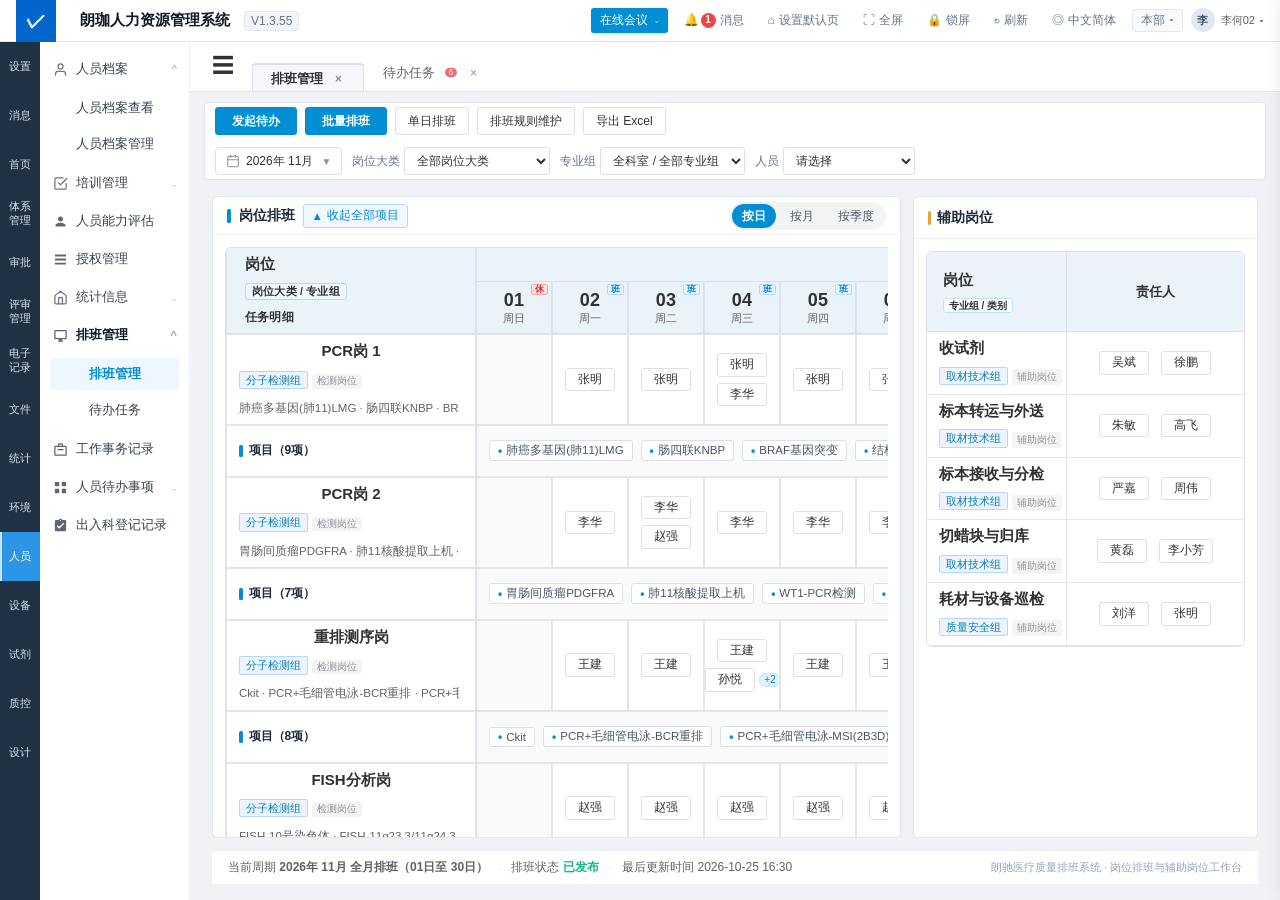
==== commit 857187cf: "feat: 更新科研及学术成果原型交互与展示，默认打开档案查看与档案维护" ====
--- a/index.html
+++ b/index.html
@@ -3,7 +3,7 @@
 <head>
     <meta charset="UTF-8">
     <meta name="viewport" content="width=device-width, initial-scale=1.0">
-    <title>朗珈人力资源管理系统 - 科室排班工作台</title>
+    <title>朗驰人力资源管理系统 - 科室排班工作台</title>
     <style>
         :root {
             --sidebar-dark: #1b2631;
@@ -782,6 +782,7 @@
         /* 单元格单击选中态高亮 (规范质控天蓝 #7ec5e7 描边 + #ecf5ff 底) */
         .schedule-cell.cell-selected,
         td.schedule-cell.cell-selected {
+    background-color: #e6f7ff !important;
             box-shadow: inset 0 0 0 2px #7ec5e7 !important;
             background: #ecf5ff !important;
         }
@@ -1103,9 +1104,8 @@
         #postsConfigTable tbody tr:hover {
             background: #eef6fe;
         }
-        #postsConfigTable tbody tr.post-row-selected,
-        #postsConfigTable tbody tr.post-row-selected td {
-            background: #e6f7ff !important;
+        #postsConfigTable tbody tr.post-row-selected {
+            background: #f0f7ff;
         }
         #postsConfigTable tbody tr.post-row-editing {
             background: #fffdf2;
@@ -1407,73 +1407,6 @@
             background: transparent;
             color: #f56c6c;
             cursor: pointer;
-        }
-
-        /* 树结构展开/折叠三角箭头与半选/全选复选框样式 (100% 对齐用户截图规范) */
-        .tree-node-arrow {
-            display: inline-flex;
-            align-items: center;
-            justify-content: center;
-            width: 14px;
-            height: 14px;
-            font-size: 10px;
-            color: #909399;
-            cursor: pointer;
-            user-select: none;
-            transition: transform 0.15s ease;
-            flex-shrink: 0;
-            margin-right: 4px;
-        }
-        .tree-node-arrow.expanded {
-            transform: rotate(0deg);
-        }
-        .tree-node-arrow.collapsed {
-            transform: rotate(-90deg);
-        }
-        .tree-custom-checkbox {
-            width: 14px;
-            height: 14px;
-            border-radius: 2px;
-            border: 1px solid #dcdfe6;
-            background: #ffffff;
-            display: inline-flex;
-            align-items: center;
-            justify-content: center;
-            cursor: pointer;
-            margin-right: 6px;
-            box-sizing: border-box;
-            flex-shrink: 0;
-            transition: all 0.15s ease;
-            user-select: none;
-        }
-        .tree-custom-checkbox:hover {
-            border-color: #008fd5;
-        }
-        .tree-custom-checkbox.checked {
-            background: #008fd5;
-            border-color: #008fd5;
-            color: #ffffff;
-        }
-        .tree-custom-checkbox.checked::after {
-            content: '';
-            width: 3.5px;
-            height: 7px;
-            border: solid #ffffff;
-            border-width: 0 1.8px 1.8px 0;
-            transform: rotate(45deg);
-            margin-bottom: 2px;
-        }
-        /* 半选状态：参考截图里的 [-] 蓝色方块带白色横杠 */
-        .tree-custom-checkbox.indeterminate {
-            background: #008fd5;
-            border-color: #008fd5;
-        }
-        .tree-custom-checkbox.indeterminate::after {
-            content: '';
-            width: 7px;
-            height: 2px;
-            background: #ffffff;
-            border-radius: 1px;
         }
         .selector-modal-footer {
             height: 48px;
@@ -4060,7 +3993,7 @@
 /* ==========================================================================
    排班工作台界面全新视觉规范 (遵循 UI Style Integrity Guard 与参考规范)
    ========================================================================== */
-#viewScheduleBoard:not(.view-hidden) {
+#viewScheduleBoard {
     height: 100% !important;
     display: flex !important;
     flex-direction: column !important;
@@ -4331,7 +4264,7 @@
 }
 
 
-        /* ===== 展开单行拼接展示项目样式 ===== */
+        /* ===== Tree-Grid 树形排班表格样式 ===== */
         .btn-toggle-all-expand {
             height: 28px;
             padding: 0 10px;
@@ -4352,67 +4285,92 @@
             color: #ffffff;
             border-color: #008FD5;
         }
-
-        /* 展开新增行（单行） */
-        tr.post-projects-concat-row {
-            background: #f8fafc !important;
-        }
-        tr.post-projects-concat-row td.expand-concat-sticky {
-            background: #f8fafc !important;
-            border-bottom: 1px solid #e2e8f0 !important;
-            border-right: 1px solid #e5e6eb !important;
-            padding: 7px 12px !important;
-            vertical-align: middle !important;
-        }
-        tr.post-projects-concat-row td.expand-concat-content {
-            background: #f8fafc !important;
-            border-bottom: 1px solid #e2e8f0 !important;
-            border-right: 1px solid #e5e6eb !important;
-            padding: 7px 14px !important;
-            vertical-align: middle !important;
-            line-height: 1.5 !important;
-        }
-
-        .concat-sticky-viewport {
-            position: sticky;
-            left: 254px;
-            width: 1250px;
-            display: flex;
-            flex-direction: row;
-            flex-wrap: wrap;
-            align-items: center;
-            gap: 6px 10px;
-        }
-        .concat-item-pill-clean {
+        .post-expand-icon {
             display: inline-flex;
             align-items: center;
+            justify-content: center;
+            width: 18px;
+            height: 18px;
+            border-radius: 3px;
+            background: #f1f5f9;
+            color: #64748b;
+            font-size: 11px;
+            cursor: pointer;
+            margin-right: 4px;
+            transition: all 0.2s;
+            user-select: none;
+        }
+        .post-expand-icon:hover {
+            background: #e2e8f0;
+            color: #008FD5;
+        }
+
+        /* 岗位主行（Parent Row） */
+        tr.parent-post-row {
             background: #ffffff;
-            border: 1px solid #cbd5e1;
+            font-weight: normal;
+        }
+        tr.parent-post-row td.col-sticky-post {
+            background: #ffffff !important;
+            border-bottom: 1px solid #e5e6eb !important;
+        }
+
+        /* 项目子行（Child Project Row） */
+        tr.child-project-row {
+            background: #fbfcfd !important;
+        }
+        tr.child-project-row:hover td {
+            background: #f1f7fc !important;
+        }
+        tr.child-project-row td.col-sticky-post {
+            background: #fbfcfd !important;
+            padding: 5px 8px 5px 28px !important;
+            border-bottom: 1px solid #edf0f5 !important;
+            border-right: 1px solid #e5e6eb !important;
+        }
+        tr.child-project-row td.schedule-cell {
+            background: #fbfcfd !important;
+            border-bottom: 1px solid #edf0f5 !important;
+            border-right: 1px solid #e5e6eb !important;
+            height: 34px !important;
+            min-height: 34px !important;
+        }
+        .tree-line-branch {
+            display: inline-block;
+            width: 14px;
+            height: 14px;
+            border-left: 1.5px solid #cbd5e1;
+            border-bottom: 1.5px solid #cbd5e1;
+            margin-right: 6px;
+            margin-top: -3px;
+            vertical-align: middle;
+        }
+        .child-project-title {
+            font-size: 12px;
+            font-weight: 500;
+            color: #334155;
+            vertical-align: middle;
+        }
+        .child-project-idx {
+            font-size: 10px;
+            color: #94a3b8;
+            font-family: monospace;
+            margin-right: 3px;
+        }
+        .child-person-tag {
+            font-size: 11.5px;
+            color: #475569;
+            background: #f1f5f9;
+            border: 1px solid #e2e8f0;
+            padding: 1px 6px;
             border-radius: 3px;
-            padding: 1.5px 7px;
-            font-size: 11px;
-            font-weight: 500;
-            color: #1e293b;
-            box-shadow: 0 1px 2px rgba(0,0,0,0.02);
-            white-space: nowrap;
-            transition: all 0.15s ease;
-        }
-        .concat-item-pill-clean:hover {
-            border-color: #008FD5;
-            color: #008FD5;
-            background: #f0f7ff;
-        }
-        .concat-item-dot {
-            width: 4px;
-            height: 4px;
-            border-radius: 50%;
-            background: #008FD5;
-            margin-right: 5px;
+            display: inline-block;
         }
 </style>
 <style>
 /* ================= 单日排班选中与选人浮层样式 ================= */
 .schedule-cell.cell-selected {
+    background-color: #e6f7ff !important;
     outline: 2px solid #008fd5 !important;
     outline-offset: -2px;
     background-color: #eff6ff !important;
@@ -4487,7 +4445,7 @@
 /* ==========================================================================
    排班工作台界面全新视觉规范 (遵循 UI Style Integrity Guard 与参考规范)
    ========================================================================== */
-#viewScheduleBoard:not(.view-hidden) {
+#viewScheduleBoard {
     height: 100% !important;
     display: flex !important;
     flex-direction: column !important;
@@ -4945,14 +4903,6 @@
 .exact-detail-table tbody tr:hover td {
     background: #F0F7FF !important;
 }
-.exact-detail-table tbody tr.selected-row,
-.exact-detail-table tbody tr.selected-row td,
-.batch-table-row.selected-row,
-.batch-table-row.selected-row td,
-tr.row-selected,
-tr.row-selected td {
-    background: #e6f7ff !important;
-}
 
 /* 规范 6：状态标签使用浅色底和细边框，不用高饱和实心大块 */
 .status-tag-standard {
@@ -5068,7 +5018,7 @@
 /* ==========================================================================
    排班工作台界面全新视觉规范 (遵循 UI Style Integrity Guard 与参考规范)
    ========================================================================== */
-#viewScheduleBoard:not(.view-hidden) {
+#viewScheduleBoard {
     height: 100% !important;
     display: flex !important;
     flex-direction: column !important;
@@ -5425,7 +5375,7 @@
 /* ==========================================================================
    排班工作台界面全新视觉规范 (遵循 UI Style Integrity Guard 与参考规范)
    ========================================================================== */
-#viewScheduleBoard:not(.view-hidden) {
+#viewScheduleBoard {
     height: 100% !important;
     display: flex !important;
     flex-direction: column !important;
@@ -5496,28 +5446,13 @@
     }
 }
 
-/* 季度模式表格、按月模式表格与辅助岗位表格彻底撑满 100% 满幅自适应 */
+/* 季度模式表格与辅助岗位表格彻底撑满 100% 满幅自适应 */
 #viewScheduleBoard .matrix-table[data-mode="quarter"],
 #viewScheduleBoard .matrix-table.quarter-mode-table,
-#viewScheduleBoard .matrix-table[data-mode="month"],
-#viewScheduleBoard .matrix-table.month-mode-table,
 #viewScheduleBoard .aux-schedule-table {
     width: 100% !important;
     min-width: 100% !important;
     table-layout: fixed !important;
-}
-
-#viewScheduleBoard .matrix-table.month-mode-table .schedule-cell {
-    padding: 2px 2px !important;
-    text-align: center !important;
-    vertical-align: middle !important;
-}
-
-#viewScheduleBoard .matrix-table.month-mode-table .person-tag-clean {
-    max-width: 95% !important;
-    overflow: hidden !important;
-    text-overflow: ellipsis !important;
-    white-space: nowrap !important;
 }
 
 /* 辅助岗位2列人员标签容器：居中、适度间距、自适应微换行 */
@@ -6078,7 +6013,7 @@
    岗位排班 (左侧主表) + 辅助岗位 (右侧按时间段排班表) 2:1 双表并列
    视口高度 100% 占满规范：无下方空白、无页面外层滚动、表格内自适应滚动
    ======================================================== */
-#viewScheduleBoard:not(.view-hidden) {
+#viewScheduleBoard {
     flex: 1 1 0% !important;
     min-height: 0 !important;
     height: 100% !important;
@@ -6320,7 +6255,7 @@
 /* ==========================================================================
    排班工作台界面全新视觉规范 (遵循 UI Style Integrity Guard 与参考规范)
    ========================================================================== */
-#viewScheduleBoard:not(.view-hidden) {
+#viewScheduleBoard {
     height: 100% !important;
     display: flex !important;
     flex-direction: column !important;
@@ -6665,7 +6600,7 @@
 /* ==========================================================================
    排班工作台界面全新视觉规范 (遵循 UI Style Integrity Guard 与参考规范)
    ========================================================================== */
-#viewScheduleBoard:not(.view-hidden) {
+#viewScheduleBoard {
     height: 100% !important;
     display: flex !important;
     flex-direction: column !important;
@@ -6925,7 +6860,7 @@
 /* ==========================================================================
    排班工作台界面全新视觉规范 (遵循 UI Style Integrity Guard 与参考规范)
    ========================================================================== */
-#viewScheduleBoard:not(.view-hidden) {
+#viewScheduleBoard {
     height: 100% !important;
     display: flex !important;
     flex-direction: column !important;
@@ -7328,7 +7263,7 @@
 /* ==========================================================================
    排班工作台界面全新视觉规范 (遵循 UI Style Integrity Guard 与参考规范)
    ========================================================================== */
-#viewScheduleBoard:not(.view-hidden) {
+#viewScheduleBoard {
     height: 100% !important;
     display: flex !important;
     flex-direction: column !important;
@@ -7889,17 +7824,17 @@
                 <div class="submenu-card-item" id="menu-home" onclick="switchMainMenu('home')" style="margin: 4px 10px; height: 32px; border-radius: 4px; display: flex; align-items: center; justify-content: center; font-size: 13px; color: #374151; cursor: pointer;">人员结构统计</div>
             </div>
 
-            <!-- 6. 排班与任务 (父级模块，5个字，涵盖排班管理与待办任务) -->
+            <!-- 6. 排班管理 (父级模块，包含排班管理与待办任务) -->
             <div class="menu-row" id="menu-schedule-group" onclick="toggleSubmenu('schedule')" style="height: 38px; display: flex; align-items: center; padding: 0 12px; gap: 8px; font-size: 13px; color: #111827; cursor: pointer; font-weight: 600;">
                 <span class="menu-icon" style="width: 16px; display: flex; align-items: center; justify-content: center;">
                     <svg width="15" height="15" viewBox="0 0 24 24" fill="#374151"><path d="M20 3H4c-1.1 0-2 .9-2 2v11c0 1.1.9 2 2 2h6l-2 3v1h8v-1l-2-3h6c1.1 0 2-.9 2-2V5c0-1.1-.9-2-2-2zm0 13H4V5h16v11z"/></svg>
                 </span>
-                <span class="menu-title">排班与任务</span>
+                <span class="menu-title">排班管理</span>
                 <span class="menu-arrow" id="arrow-schedule" style="margin-left: auto; color: #9ca3af; font-size: 11px;">^</span>
             </div>
             <div id="sub-schedule" style="display: block;">
-                <div class="submenu-card-item active" id="menu-sub-schedule" onclick="switchScheduleSubView('schedule')" style="margin: 4px 10px; height: 32px; border-radius: 4px; display: flex; align-items: center; justify-content: center; font-size: 13px; color: #008fd5; background: #eef6fe; font-weight: 600; cursor: pointer; transition: all 0.15s;" onmouseenter="if(!this.classList.contains('active'))this.style.background='#f3f4f6'" onmouseleave="if(!this.classList.contains('active'))this.style.background='transparent'">排班管理</div>
-                <div class="submenu-card-item" id="menu-sub-todo" onclick="switchScheduleSubView('todo')" style="margin: 4px 10px; height: 32px; border-radius: 4px; display: flex; align-items: center; justify-content: center; font-size: 13px; color: #374151; cursor: pointer; transition: all 0.15s;" onmouseenter="if(!this.classList.contains('active'))this.style.background='#f3f4f6'" onmouseleave="if(!this.classList.contains('active'))this.style.background='transparent'">待办任务</div>
+                <div class="submenu-card-item active" id="menu-sub-schedule" onclick="switchScheduleSubView('schedule')" style="margin: 4px 10px; height: 32px; border-radius: 4px; display: flex; align-items: center; justify-content: center; font-size: 13px; color: #008fd5; background: #eef6fe; font-weight: 600; cursor: pointer;">排班管理</div>
+                <div class="submenu-card-item" id="menu-sub-todo" onclick="switchScheduleSubView('todo')" style="margin: 4px 10px; height: 32px; border-radius: 4px; display: flex; align-items: center; justify-content: center; font-size: 13px; color: #374151; cursor: pointer;">待办任务</div>
             </div>
 
             <!-- 7. 工作事务记录 -->
@@ -7940,12 +7875,12 @@
             </div>
 
             <!-- 主内容区：按照两段式标准架构展开 -->
-            <div class="content-area view-active" id="viewScheduleBoard" style="display: flex;">
+            <div class="content-area" id="viewScheduleBoard">
 
                 <!-- ================= 一、 顶部控制栏（快捷操作区） ================= -->
                 <!-- ================= 顶部操作区 (两翼架构 · 全屏撑满) ================= -->
                 <div class="card-control-bar">
-                    <!-- 左侧：功能操作按钮区（按使用频率排序：发起待办 -> 批量排班 -> 单日排班 -> 排班规则维护；纯文字无图标规范） -->
+                    <!-- 左侧：功能操作按钮区（按使用频率排序：排班修改 -> 单日排班 -> 批量排班 -> 导出 Excel -> 排班规则维护；纯文字无图标规范） -->
                     <div class="actions-left" style="display: flex; align-items: center; gap: 8px;">
                         <!-- 0. 发起待办 (主蓝实心按钮) -->
                         <button type="button" class="btn btn-blue" id="btnLaunchTodo" style="height: 28px; font-size: 12px; background: #008fd5; color: #ffffff; border: 1px solid #008fd5; border-radius: 3px; padding: 0 16px; cursor: pointer; font-weight: 600; display: inline-flex; align-items: center; justify-content: center;" onclick="openLaunchTodoModal()">发起待办</button>
@@ -7958,6 +7893,9 @@
 
                         <!-- 3. 排班规则维护 (白底灰线框) -->
                         <button type="button" class="btn btn-default" style="height: 28px; font-size: 12px; color: #303133; border: 1px solid #dcdfe6; background: #ffffff; border-radius: 3px; padding: 0 12px; cursor: pointer;" onclick="openConfigModal()">排班规则维护</button>
+
+                        <!-- 4. 导出 Excel (补齐截图中的白底灰线框按钮) -->
+                        <button type="button" class="btn btn-default" id="btnExportExcel" style="height: 28px; font-size: 12px; color: #303133; border: 1px solid #dcdfe6; background: #ffffff; border-radius: 3px; padding: 0 12px; cursor: pointer;" onclick="exportExcel()">导出 Excel</button>
                     </div><!-- 右侧：筛选条件区（时间区间 + 快捷周期 + 专业组 + 人员） -->
                     <div class="filters-right" style="display: flex; align-items: center; gap: 10px;">
                         
@@ -7985,12 +7923,6 @@
                                 <div class="month-panel-divider"></div>
                                 <div class="month-grid" id="monthGrid"></div>
                             </div>
-                        </div>
-
-                        <!-- 顶部排班状态展示徽章 (每一次时间筛选对应展示排班表的状态) -->
-                        <div id="topScheduleStatusBadge" style="display: inline-flex; align-items: center; gap: 6px; padding: 2px 10px; border-radius: 12px; background: #f0f9eb; border: 1px solid #b3e19d; font-size: 12px; font-weight: 500; color: #67c23a; white-space: nowrap; height: 26px; box-sizing: border-box;" title="当前排班状态">
-                            <span id="topScheduleStatusDot" style="display: inline-block; width: 6px; height: 6px; border-radius: 50%; background: #67c23a;"></span>
-                            <span id="topScheduleStatusText">已发布</span>
                         </div>
 
                         <!-- 岗位大类筛选 (包含分子检测技术等7大类) -->
@@ -8048,19 +7980,18 @@
                         <!-- 左侧主工作区：岗位排班 (横向时间轴大表) -->
                         <div class="schedule-primary-column" id="colCoreSchedule">
                             <div class="two-col-panel-header" style="display: flex; align-items: center; justify-content: space-between; padding: 0 14px; height: 38px; background: #ffffff; border-bottom: 1px solid #eef0f3;">
-                                <div style="display: flex; align-items: center; gap: 10px;">
-                                    <div style="display: flex; align-items: center; gap: 6px;">
-                                        <span style="display: inline-block; width: 3.5px; height: 14px; background: #008FD5; border-radius: 1.5px;"></span>
-                                        <span style="font-size: 14px; font-weight: 700; color: #1e293b;">岗位排班</span>
-                                    </div>
-                                    <button type="button" class="btn-toggle-all-expand" id="btnToggleAllExpand" onclick="toggleAllPostsExpand()">
-                                        <span id="expandAllIcon">▼</span> <span id="expandAllText">展开全部项目</span>
+                                <div style="display: flex; align-items: center; gap: 8px;">
+                                    <span style="display: inline-block; width: 3.5px; height: 14px; background: #008FD5; border-radius: 1.5px;"></span>
+                                    <span style="font-size: 14px; font-weight: 700; color: #1e293b;">岗位排班</span>
+                                    <button type="button" class="btn-toggle-all-expand" id="btnToggleAllExpand" onclick="toggleAllPostsExpand()" style="height: 24px; padding: 0 8px; font-size: 11.5px; font-weight: 500; color: #008fd5; background: #f0f7ff; border: 1px solid #b3d8ff; border-radius: 3px; cursor: pointer; display: inline-flex; align-items: center; gap: 4px;">
+                                        <span id="expandAllIcon">▲</span> <span id="expandAllText">收起全部项目</span>
                                     </button>
                                 </div>
                             <!-- 右侧周期查看模式切换胶囊 (按日、按月、按季度) -->
                                 <div class="view-mode-pills-group" id="pillsViewMode" style="display: inline-flex; align-items: center; gap: 4px; background: #f2f3f5; padding: 2px; border-radius: 14px;">
                                     <button type="button" class="view-mode-pill-btn active" id="btnPillDay" onclick="switchViewPill('day', this)">按日</button>
                                     <button type="button" class="view-mode-pill-btn" id="btnPillMonth" onclick="switchViewPill('month', this)">按月</button>
+                                    
                                     <button type="button" class="view-mode-pill-btn" id="btnPillQuarter" onclick="switchViewPill('quarter', this)">按季度</button>
                                 </div>
                             </div>
@@ -8096,21 +8027,25 @@
                         </div>
                     </div>
 
-                    <!-- 底部状态条 (已按需求移除底部周期排班状态与更新时间展示，统一收敛至顶部展示) -->
-                    <div class="matrix-footer-bar" style="display: flex; justify-content: flex-end; align-items: center; padding: 0 16px;">
-                        <div id="footerViewMode" style="display:none;">
-                            <span id="footerPeriodText" style="display:none;"></span>
+                    <!-- 底部状态条 -->
+                    <div class="matrix-footer-bar">
+                        <div id="footerViewMode" style="display:flex;align-items:center;">
+                            <span>当前周期 <strong id="footerPeriodText">2026年 11月 全月排班（01日 至 30日）</strong></span>
+                            <span class="status-divider">·</span>
+                            <span>排班状态 <strong style="color:#10b981;">已发布</strong></span>
+                            <span class="status-divider">·</span>
+                            <span>最后更新时间 2026-10-25 16:30</span>
                         </div>
                         <div id="footerEditMode" style="display:none;align-items:center;"></div>
                         <div>
-                            <span style="font-size:11px;color:#94a3b8;">朗珈医疗质量排班系统 · 岗位排班与辅助岗位工作台</span>
+                            <span style="font-size:11px;color:#94a3b8;">朗驰医疗质量排班系统 · 岗位排班与辅助岗位工作台</span>
                         </div>
                     </div>
                 </div>
             </div>
 
             <!-- ================= 新增子页面：排班待办任务工作台 (支持查看全员待办) ================= -->
-            <div class="content-area view-hidden" id="viewScheduleTodo" style="display: none !important; flex-direction: column; background: #f0f2f5; overflow-y: auto; padding: 12px; gap: 10px;">
+            <div class="content-area" id="viewScheduleTodo" style="display: none; flex-direction: column; background: #f0f2f5; overflow-y: auto; padding: 12px; gap: 10px;">
                 <!-- 5. 查询条件与主题标题栏 (带指示竖块 + 右侧靠齐组合搜索 + 操作按钮) -->
                 <div class="card-control-bar" style="background: #ffffff; padding: 10px 16px; border-radius: 4px; box-shadow: 0 1px 3px rgba(0,0,0,0.05); display: flex; align-items: center; justify-content: space-between; gap: 14px; flex-wrap: wrap;">
                     <!-- 左侧：3px × 14px 主蓝指示竖块 + 主题标题 -->
@@ -8121,12 +8056,6 @@
 
                     <!-- 右侧：靠右组合搜索与操作 (无冒号铁律，高度统一 26px，文字 12px) -->
                     <div style="display: flex; align-items: center; gap: 12px; flex-wrap: wrap;">
-                        <!-- 0. 只看本人负责复选框 (默认勾选) -->
-                        <label style="display: inline-flex; align-items: center; gap: 4px; font-size: 12px; color: #303133; font-weight: 500; cursor: pointer; user-select: none;">
-                            <input type="checkbox" id="todoFilterOnlyMine" checked onchange="applyTodoFilter()" style="cursor: pointer; width: 14px; height: 14px; margin: 0; accent-color: #008FD5;">
-                            <span>只看本人负责</span>
-                        </label>
-
                         <div style="display: inline-flex; align-items: center; gap: 6px; font-size: 12px;">
                             <label style="color: #606266; font-weight: 500;">责任人</label>
                             <input type="text" id="todoFilterPerson" placeholder="输入责任人姓名" style="height: 26px; width: 110px; border: 1px solid #DCDFE6; border-radius: 3px; padding: 0 8px; font-size: 12px; color: #303133; outline: none; box-sizing: border-box;" onkeydown="if(event.key==='Enter')applyTodoFilter()">
@@ -8236,9 +8165,10 @@
     <!-- ================= CNAS 标准排班规则维护中心 (项目与任务拆分成两列 · 100% 对齐用户表格与截图样式) ================= -->
     <div class="modal-overlay" id="ruleConfigPageOverlay" onclick="closeConfigModal(event)" style="display:none;z-index:2100;">
         <div class="modal-container" onclick="event.stopPropagation()" style="width: 1760px; max-width: 98vw; height: 94vh; border-radius: 4px; overflow: hidden; display: flex; flex-direction: column; background:#ffffff; box-shadow: 0 8px 32px rgba(0,0,0,0.2);">
-            <!-- 1. 弹窗头部 (按要求去除蓝色竖线，纯文字展示) -->
+            <!-- 1. 弹窗头部 -->
             <div style="height:46px; border-bottom:1px solid #e4e7ed; display:flex; align-items:center; justify-content:center; padding:0 20px; position:relative; background:#ffffff; flex-shrink:0;">
-                <div style="display:flex; align-items:center;">
+                <div style="display:flex; align-items:center; gap:8px;">
+                    <span style="display:inline-block; width:3px; height:16px; background:#008fd5; border-radius:2px;"></span>
                     <strong style="font-size:15px; color:#303133; letter-spacing:0.3px; font-weight:600;">岗位与排班规则</strong>
                 </div>
                 <div class="modal-close-cube" onclick="closeConfigModal()" title="关闭" style="position:absolute; right:0; top:0; width:46px; height:46px; background:#008fd5; color:#ffffff; display:flex; align-items:center; justify-content:center; font-size:22px; cursor:pointer; user-select:none;">×</div>
@@ -8300,10 +8230,10 @@
                 </main>
             </div>
 
-            <!-- 3. 弹窗底部操作栏 (依次为：确定，取消) -->
+            <!-- 3. 弹窗底部操作栏 -->
             <div style="height:52px; border-top:1px solid #e4e7ed; background:#ffffff; padding:0 20px; display:flex; align-items:center; justify-content:flex-end; gap:10px; flex-shrink:0;">
-                <button type="button" class="btn btn-blue" onclick="saveAllConfigs()" style="height:32px; background:#008fd5; color:#fff; border:0; border-radius:3px; padding:0 22px; cursor:pointer; font-size:13px; font-weight:500;">确定</button>
-                <button type="button" class="btn btn-default" onclick="closeConfigModal()" style="height:32px; padding:0 18px; background:#fff; border:1px solid #dcdfe6; border-radius:3px; color:#606266; cursor:pointer; font-size:13px;">取消</button>
+                <button type="button" class="btn btn-blue" onclick="saveAllConfigs()" style="height:32px; background:#008fd5; color:#fff; border:0; border-radius:3px; padding:0 22px; cursor:pointer; font-size:13px; font-weight:500;">保存配置</button>
+                <button type="button" class="btn btn-default" onclick="closeConfigModal()" style="height:32px; padding:0 16px; background:#fff; border:1px solid #dcdfe6; border-radius:3px; color:#606266; cursor:pointer; font-size:13px;">取消修改</button>
             </div>
         </div>
     </div>
@@ -8319,63 +8249,63 @@
                 <input type="hidden" id="ruleGroupEditId" value="">
                 <label style="display:flex; align-items:center; gap:12px;">
                     <span style="width:80px; text-align:right; color:#303133;"><span style="color:#f56c6c;">*</span> 大类名称</span>
-                    <input id="ruleGroupNameInput" style="flex:1; height:32px; border:1px solid #dcdfe6; border-radius:3px; padding:0 10px; font-size:13px;" placeholder="">
+                    <input id="ruleGroupNameInput" style="flex:1; height:32px; border:1px solid #dcdfe6; border-radius:3px; padding:0 10px; font-size:13px;" placeholder="请输入大类名称">
                 </label>
                 <div style="display:flex; align-items:center; gap:12px;">
                     <span style="width:80px; text-align:right; color:#303133;"><span style="color:#f56c6c;">*</span> 兼任属性</span>
-                    <div style="flex:1; display:flex; align-items:center; gap:18px;" id="ruleGroupRadioContainer">
-                        <label style="display:flex; align-items:center; gap:6px; cursor:pointer; font-size:13px;" onclick="syncRuleGroupRadioVisual()">
-                            <input type="radio" name="ruleGroupEnabledRadio" id="radioEnabledTrue" value="true" checked style="accent-color:#008fd5; cursor:pointer;" onchange="syncRuleGroupRadioVisual()">
-                            <span id="labelRadioEnabledTrue" style="color:#008fd5; font-weight:600;">开启兼任</span>
+                    <div style="flex:1; display:flex; align-items:center; gap:18px;">
+                        <label style="display:flex; align-items:center; gap:6px; cursor:pointer; font-size:13px; color:#303133;">
+                            <input type="radio" name="ruleGroupEnabledRadio" id="radioEnabledTrue" value="true" checked>
+                            <span style="color:#67c23a; font-weight:600;">开启兼任</span>
                         </label>
-                        <label style="display:flex; align-items:center; gap:6px; cursor:pointer; font-size:13px;" onclick="syncRuleGroupRadioVisual()">
-                            <input type="radio" name="ruleGroupEnabledRadio" id="radioEnabledFalse" value="false" style="accent-color:#008fd5; cursor:pointer;" onchange="syncRuleGroupRadioVisual()">
-                            <span id="labelRadioEnabledFalse" style="color:#303133;">关闭兼任</span>
+                        <label style="display:flex; align-items:center; gap:6px; cursor:pointer; font-size:13px; color:#303133;">
+                            <input type="radio" name="ruleGroupEnabledRadio" id="radioEnabledFalse" value="false">
+                            <span style="color:#008fd5; font-weight:600;">关闭兼任</span>
                         </label>
                     </div>
                 </div>
             </div>
-            <!-- 底部按钮依次是：确定，取消 -->
             <div class="selector-modal-footer" style="height:46px; border-top:1px solid #ebeef5; padding:0 18px; display:flex; align-items:center; justify-content:flex-end; gap:10px; background:#fafbfc;">
-                <button type="button" class="btn btn-blue" style="background:#008fd5; color:#fff; border:0; border-radius:3px; height:28px; padding:0 20px; cursor:pointer; font-weight:500;" onclick="saveRuleGroupModal()">确定</button>
-                <button type="button" class="btn btn-default" onclick="closeRuleGroupModal()" style="height:28px; padding:0 16px; border:1px solid #dcdfe6; background:#fff; border-radius:3px; color:#606266; cursor:pointer;">取消</button>
+                <button type="button" class="btn btn-default" onclick="closeRuleGroupModal()" style="height:28px; padding:0 14px; border:1px solid #dcdfe6; background:#fff; border-radius:3px; cursor:pointer;">取消</button>
+                <button type="button" class="btn btn-blue" style="background:#008fd5; color:#fff; border:0; border-radius:3px; height:28px; padding:0 18px; cursor:pointer; font-weight:500;" onclick="saveRuleGroupModal()">确定保存</button>
             </div>
         </div>
     </div>
-        </div>
-    </div>
 
         <!-- ================= 弹窗：检测项目选择弹窗 (ruleProjectPickerModal) ================= -->
     <div class="modal-overlay" id="ruleProjectPickerModal" onclick="closeRuleProjectPicker(event)" style="display:none;z-index:2300;">
-        <div class="selector-modal-card" onclick="event.stopPropagation()" style="width:720px; max-width:94vw; border-radius:4px; box-shadow:0 6px 24px rgba(0,0,0,0.2); overflow:hidden;">
+        <div class="selector-modal-card" onclick="event.stopPropagation()" style="width:680px; max-width:94vw; border-radius:4px; box-shadow:0 6px 24px rgba(0,0,0,0.2); overflow:hidden;">
             <!-- 标题居中，右侧关闭按钮绝对定位 -->
             <div class="selector-modal-header" style="height:46px; position:relative; display:flex; align-items:center; justify-content:center; padding:0 18px; border-bottom:1px solid #ebeef5; background:#fafbfc;">
                 <strong style="font-size:15px; font-weight:600; color:#303133; text-align:center;">关联检测项目选择</strong>
                 <button type="button" class="selector-modal-close" onclick="closeRuleProjectPicker()" style="position:absolute; right:16px; top:50%; transform:translateY(-50%); border:0; background:transparent; font-size:20px; color:#909399; cursor:pointer; line-height:1;">×</button>
             </div>
             
-            <!-- 左右双栏：左侧【检测方法与项目(二级树)】，右侧【已选】 -->
-            <div class="selector-modal-body" style="height:360px; display:grid; grid-template-columns:1fr 1fr; gap:12px; padding:14px 18px 10px 18px;">
-                <!-- 左侧可选区域：按检测方法分类的二级树结构，叶子节点为项目 -->
+            <!-- 左右双栏：左侧【检测项目】，右侧【已选】 -->
+            <div class="selector-modal-body" style="height:320px; display:grid; grid-template-columns:1fr 1fr; gap:12px; padding:14px 18px 10px 18px;">
+                <!-- 左侧可选区域 -->
                 <div class="selector-pane" style="border:1px solid #ebeef5; border-radius:4px; display:flex; flex-direction:column; overflow:hidden;">
-                    <div class="selector-pane-title" style="padding:6px 12px; background:#f8fafc; border-bottom:1px solid #ebeef5; display:flex; justify-content:space-between; align-items:center; font-size:12px; font-weight:600;">
+                    <div class="selector-pane-title" style="padding:8px 12px; background:#f8fafc; border-bottom:1px solid #ebeef5; display:flex; justify-content:space-between; align-items:center; font-size:12px; font-weight:600;">
                         <span style="color:#303133;">检测项目</span>
-                        <input class="selector-search" id="ruleProjectPickerSearch" placeholder="请输入项目名称" oninput="renderRuleProjectPicker(this.value)" style="width:150px; height:26px; border:1px solid #dcdfe6; border-radius:4px; padding:0 8px; font-size:12px; box-sizing:border-box; outline:none; background:#ffffff;">
+                        <span id="ruleProjectPickerCount" style="color:#008fd5; font-weight:normal;">已选 0 项</span>
                     </div>
-                    <div class="task-tree-scroll" id="ruleProjectPickerOptions" style="flex:1; overflow-y:auto; padding:6px 10px;"></div>
+                    <div style="padding:6px 10px; border-bottom:1px solid #f0f2f5;">
+                        <input class="selector-search" id="ruleProjectPickerSearch" placeholder="搜索项目名称..." oninput="renderRuleProjectPicker(this.value)" style="width:100%; height:28px; border:1px solid #dcdfe6; border-radius:3px; padding:0 8px; font-size:12px; box-sizing:border-box;">
+                    </div>
+                    <div class="task-tree-scroll" id="ruleProjectPickerOptions" style="flex:1; overflow-y:auto; padding:8px 12px;"></div>
                 </div>
 
                 <!-- 右侧已选区域 -->
                 <div class="selector-pane" style="border:1px solid #ebeef5; border-radius:4px; display:flex; flex-direction:column; overflow:hidden;">
                     <div class="selector-pane-title" style="padding:8px 12px; background:#f8fafc; border-bottom:1px solid #ebeef5; display:flex; justify-content:space-between; align-items:center; font-size:12px; font-weight:600;">
-                        <span style="color:#303133;">已选项目:</span>
-                        <button type="button" onclick="clearRuleProjectPicker()" style="border:0; background:transparent; color:#f56c6c; cursor:pointer; font-size:12px; padding:0;">清空</button>
+                        <span style="color:#303133;">已选</span>
+                        <button type="button" style="font-size:12px; color:#f56c6c; border:0; background:transparent; cursor:pointer;" onclick="clearRuleProjectPicker()">清空全部</button>
                     </div>
                     <div class="selected-task-scroll" id="ruleProjectPickerSelected" style="flex:1; overflow-y:auto; padding:8px 12px;"></div>
                 </div>
             </div>
 
-            <!-- 下方的自定义新增功能已按需求完全去掉 -->
+            
 
             <!-- 弹窗下方的操作区：取消、确定 -->
             <div class="selector-modal-footer" style="height:48px; border-top:1px solid #ebeef5; padding:0 18px; display:flex; align-items:center; justify-content:flex-end; gap:10px; background:#ffffff;">
@@ -8387,7 +8317,7 @@
 
     <!-- ================= 弹窗：任务明细选择弹窗 (ruleTaskPickerModal) ================= -->
     <div class="modal-overlay" id="ruleTaskPickerModal" onclick="closeRuleTaskPicker(event)" style="display:none;z-index:2300;">
-        <div class="selector-modal-card" onclick="event.stopPropagation()" style="width:700px; max-width:94vw; border-radius:4px; box-shadow:0 6px 24px rgba(0,0,0,0.2); overflow:hidden;">
+        <div class="selector-modal-card" onclick="event.stopPropagation()" style="width:680px; max-width:94vw; border-radius:4px; box-shadow:0 6px 24px rgba(0,0,0,0.2); overflow:hidden;">
             <!-- 标题居中，右侧关闭按钮绝对定位 -->
             <div class="selector-modal-header" style="height:46px; position:relative; display:flex; align-items:center; justify-content:center; padding:0 18px; border-bottom:1px solid #ebeef5; background:#fafbfc;">
                 <strong style="font-size:15px; font-weight:600; color:#303133; text-align:center;">岗位任务明细选择</strong>
@@ -8398,39 +8328,27 @@
             <div class="selector-modal-body" style="height:320px; display:grid; grid-template-columns:1fr 1fr; gap:12px; padding:14px 18px 10px 18px;">
                 <!-- 左侧可选区域 -->
                 <div class="selector-pane" style="border:1px solid #ebeef5; border-radius:4px; display:flex; flex-direction:column; overflow:hidden;">
-                    <div class="selector-pane-title" style="padding:6px 12px; background:#f8fafc; border-bottom:1px solid #ebeef5; display:flex; justify-content:space-between; align-items:center; font-size:12px; font-weight:600;">
+                    <div class="selector-pane-title" style="padding:8px 12px; background:#f8fafc; border-bottom:1px solid #ebeef5; display:flex; justify-content:space-between; align-items:center; font-size:12px; font-weight:600;">
                         <span style="color:#303133;">任务列表</span>
-                        <input class="selector-search" id="ruleTaskPickerSearch" placeholder="请输入任务名称" oninput="renderRuleTaskPicker(this.value)" style="width:150px; height:26px; border:1px solid #dcdfe6; border-radius:4px; padding:0 8px; font-size:12px; box-sizing:border-box; outline:none; background:#ffffff;">
+                        <span id="ruleTaskPickerCount" style="color:#67c23a; font-weight:normal;">已选 0 项</span>
                     </div>
-                    <!-- 两列表头：第一列任务名称，第二列任务周期 -->
-                    <div style="display:flex; align-items:center; justify-content:space-between; padding:5px 12px; background:#f4f6f8; border-bottom:1px solid #ebeef5; font-size:12px; font-weight:600; color:#606266;">
-                        <span>任务名称</span>
-                        <span style="width:70px; text-align:center;">任务周期</span>
+                    <div style="padding:6px 10px; border-bottom:1px solid #f0f2f5;">
+                        <input class="selector-search" id="ruleTaskPickerSearch" placeholder="搜索任务名称..." oninput="renderRuleTaskPicker(this.value)" style="width:100%; height:28px; border:1px solid #dcdfe6; border-radius:3px; padding:0 8px; font-size:12px; box-sizing:border-box;">
                     </div>
-                    <div class="task-tree-scroll" id="ruleTaskPickerOptions" style="flex:1; overflow-y:auto; padding:6px 10px;"></div>
+                    <div class="task-tree-scroll" id="ruleTaskPickerOptions" style="flex:1; overflow-y:auto; padding:8px 12px;"></div>
                 </div>
 
                 <!-- 右侧已选区域 -->
                 <div class="selector-pane" style="border:1px solid #ebeef5; border-radius:4px; display:flex; flex-direction:column; overflow:hidden;">
                     <div class="selector-pane-title" style="padding:8px 12px; background:#f8fafc; border-bottom:1px solid #ebeef5; display:flex; justify-content:space-between; align-items:center; font-size:12px; font-weight:600;">
-                        <span style="color:#303133;">已选任务:</span>
-                        <button type="button" onclick="clearRuleTaskPicker()" style="border:0; background:transparent; color:#f56c6c; cursor:pointer; font-size:12px; padding:0;">清空</button>
+                        <span style="color:#303133;">已选</span>
+                        <button type="button" style="font-size:12px; color:#f56c6c; border:0; background:transparent; cursor:pointer;" onclick="clearRuleTaskPicker()">清空全部</button>
                     </div>
                     <div class="selected-task-scroll" id="ruleTaskPickerSelected" style="flex:1; overflow-y:auto; padding:8px 12px;"></div>
                 </div>
             </div>
 
-            <!-- 下方新增区域：自定义新增，加任务周期下拉组件 -->
-            <div style="padding:10px 18px; border-top:1px solid #ebeef5; background:#fafbfc; display:flex; align-items:center; gap:8px;">
-                <span style="font-size:12px; color:#606266; white-space:nowrap; font-weight:500;">自定义新增</span>
-                <input id="ruleCustomTaskInput" style="flex:1; height:30px; border:1px solid #dcdfe6; border-radius:3px; padding:0 10px; font-size:12px; outline:none; box-sizing:border-box;" placeholder="输入自定义任务名称" onkeydown="if(event.key==='Enter') addCustomRuleTask()">
-                <select id="ruleCustomTaskPeriodSelect" style="width:85px; height:30px; border:1px solid #dcdfe6; border-radius:3px; padding:0 6px; font-size:12px; outline:none; color:#303133; background:#ffffff; cursor:pointer;" title="选择任务周期">
-                    <option value="每日">每日</option>
-                    <option value="每周" selected>每周</option>
-                    <option value="每月">每月</option>
-                </select>
-                <button type="button" class="btn btn-default" style="height:30px; padding:0 16px; font-size:12px; border:1px solid #008fd5; color:#008fd5; background:#fff; border-radius:3px; cursor:pointer; font-weight:500; white-space:nowrap;" onclick="addCustomRuleTask()">添加</button>
-            </div>
+            
 
             <!-- 弹窗下方的操作区：取消、确定 -->
             <div class="selector-modal-footer" style="height:48px; border-top:1px solid #ebeef5; padding:0 18px; display:flex; align-items:center; justify-content:flex-end; gap:10px; background:#ffffff;">
@@ -8615,113 +8533,104 @@
 
             <!-- 弹窗内部独立滚动工作区 -->
             <div style="flex: 1; overflow-y: auto; padding: 16px 20px;">
-                <!-- 1. 第一行位置：排班类型选择 (单选按钮组置顶，选中的文字和按钮为蓝色，参考规范截图) -->
+                <!-- 1. 排班类型选择 (置于弹窗配置首项，根据规范包含：时间段固定、按每周、按每月、按季度) -->
                 <div class="batch-form-row" style="margin-bottom: 14px;">
                     <div class="batch-form-item" style="display: flex; align-items: center; gap: 8px;">
-                        <span class="batch-required-star" style="color: #f56c6c;">*</span>
-                        <label class="batch-form-label" style="font-size: 13px; font-weight: 600; color: #303133;">排班类型</label>
-                        <div style="display: flex; align-items: center; gap: 20px;" id="batchSplitTypeRadioGroup">
-                            <label style="display: flex; align-items: center; gap: 6px; cursor: pointer; font-size: 13px;" onclick="onBatchSplitTypeChange('fixed')">
-                                <input type="radio" name="batchSplitType" id="batchType_fixed" value="fixed" style="accent-color: #008fd5; cursor: pointer;" onchange="onBatchSplitTypeChange('fixed')">
-                                <span id="label_batchType_fixed" style="color: #303133;">时间段固定</span>
+                        <span class="batch-required-star">*</span>
+                        <label class="batch-form-label" style="font-size: 13px; font-weight: 600; color: #303133; white-space: nowrap; margin-bottom: 0;">排班类型</label>
+                        <div style="display: flex; align-items: center; gap: 20px; margin-left: 8px;">
+                            <label style="display: flex; align-items: center; gap: 5px; cursor: pointer; font-size: 13px; color: #303133;">
+                                <input type="radio" name="batchSplitType" value="fixed" checked onchange="onBatchSplitTypeChange('fixed')">
+                                <span id="labelRadioFixed" style="font-weight: 600; color: #008fd5;">时间段固定</span>
                             </label>
-                            <label style="display: flex; align-items: center; gap: 6px; cursor: pointer; font-size: 13px;" onclick="onBatchSplitTypeChange('daily')">
-                                <input type="radio" name="batchSplitType" id="batchType_daily" value="daily" checked style="accent-color: #008fd5; cursor: pointer;" onchange="onBatchSplitTypeChange('daily')">
-                                <span id="label_batchType_daily" style="font-weight: 600; color: #008fd5;">每日轮转</span>
+                            <label style="display: flex; align-items: center; gap: 5px; cursor: pointer; font-size: 13px; color: #303133;">
+                                <input type="radio" name="batchSplitType" value="week" onchange="onBatchSplitTypeChange('week')">
+                                <span id="labelRadioWeek">按每周</span>
                             </label>
-                            <label style="display: flex; align-items: center; gap: 6px; cursor: pointer; font-size: 13px;" onclick="onBatchSplitTypeChange('week')">
-                                <input type="radio" name="batchSplitType" id="batchType_week" value="week" style="accent-color: #008fd5; cursor: pointer;" onchange="onBatchSplitTypeChange('week')">
-                                <span id="label_batchType_week" style="color: #303133;">按每周</span>
+                            <label style="display: flex; align-items: center; gap: 5px; cursor: pointer; font-size: 13px; color: #303133;">
+                                <input type="radio" name="batchSplitType" value="month" onchange="onBatchSplitTypeChange('month')">
+                                <span id="labelRadioMonth">按每月</span>
                             </label>
-                            <label style="display: flex; align-items: center; gap: 6px; cursor: pointer; font-size: 13px;" onclick="onBatchSplitTypeChange('month')">
-                                <input type="radio" name="batchSplitType" id="batchType_month" value="month" style="accent-color: #008fd5; cursor: pointer;" onchange="onBatchSplitTypeChange('month')">
-                                <span id="label_batchType_month" style="color: #303133;">按每月</span>
-                            </label>
-                            <label style="display: flex; align-items: center; gap: 6px; cursor: pointer; font-size: 13px;" onclick="onBatchSplitTypeChange('quarter')">
-                                <input type="radio" name="batchSplitType" id="batchType_quarter" value="quarter" style="accent-color: #008fd5; cursor: pointer;" onchange="onBatchSplitTypeChange('quarter')">
-                                <span id="label_batchType_quarter" style="color: #303133;">按季度</span>
+                            <label style="display: flex; align-items: center; gap: 5px; cursor: pointer; font-size: 13px; color: #303133;">
+                                <input type="radio" name="batchSplitType" value="quarter" onchange="onBatchSplitTypeChange('quarter')">
+                                <span id="labelRadioQuarter">按季度</span>
                             </label>
                         </div>
                     </div>
                 </div>
 
-                <!-- 2. 第二行位置：每一个类型选择对应下方的排班日期 (按每周/按每月仅选年月，按季度仅选年份，固定/每日轮转选年月日起止时间) -->
-                <div class="batch-form-row" id="batchDateControlsRow" style="margin-bottom: 14px; display: flex; align-items: center; gap: 20px;">
-                    <!-- 2.1 时间段固定与每日轮转：具体的年月日起止时间 -->
-                    <div id="batchDateRangeControls" style="display: flex; align-items: center; gap: 20px;">
-                        <div class="batch-form-item" style="display: flex; align-items: center; gap: 8px;">
-                            <span class="batch-required-star" style="color: #f56c6c;">*</span>
-                            <label class="batch-form-label" style="font-size: 13px; color: #303133;">开始时间</label>
+                <!-- 2. 排班起止时间 与 仅工作日 (第二行，依据所选排班类型联动呈现) -->
+                <div class="batch-form-row" id="batchTimeRow" style="margin-bottom: 14px; display: flex; align-items: center; gap: 16px;">
+                    <!-- 2.1 选【时间段固定】：呈现具体的年月日开始日期与结束日期输入框 -->
+                    <div id="batchDateRangeFixed" class="batch-time-picker-group" style="display: flex; align-items: center; gap: 12px;">
+                        <div class="batch-form-item" style="display: flex; align-items: center; gap: 6px;">
+                            <span class="batch-required-star">*</span>
+                            <label class="batch-form-label" style="font-size: 13px; color: #303133; white-space: nowrap; margin-bottom: 0;">开始时间</label>
                             <div class="batch-date-input-box">
-                                <input type="date" id="batchStartDate" class="form-input-standard" value="2026-11-02" placeholder="选择日期" onchange="onBatchDateRangeChange()" style="height: 30px; font-size: 12px;">
+                                <input type="date" id="batchStartDate" class="form-input-standard" value="2026-11-02" style="width: 135px; height: 30px; font-size: 12.5px;" onchange="onBatchDateRangeChange()">
                             </div>
                         </div>
-                        <div class="batch-form-item" style="display: flex; align-items: center; gap: 8px;">
-                            <span class="batch-required-star" style="color: #f56c6c;">*</span>
-                            <label class="batch-form-label" style="font-size: 13px; color: #303133;">结束时间</label>
+                        <div class="batch-form-item" style="display: flex; align-items: center; gap: 6px;">
+                            <span class="batch-required-star">*</span>
+                            <label class="batch-form-label" style="font-size: 13px; color: #303133; white-space: nowrap; margin-bottom: 0;">结束时间</label>
                             <div class="batch-date-input-box">
-                                <input type="date" id="batchEndDate" class="form-input-standard" value="2026-11-08" placeholder="选择日期" onchange="onBatchDateRangeChange()" style="height: 30px; font-size: 12px;">
-                            </div>
-                        </div>
-                        <div class="batch-form-item">
-                            <label style="display: flex; align-items: center; gap: 6px; cursor: pointer; font-size: 13px; color: #303133; user-select: none;">
-                                <input type="checkbox" id="batchWorkdayOnly" checked style="width: 15px; height: 15px; cursor: pointer; accent-color: #008fd5;" onchange="onBatchWorkdayOnlyChange()">
-                                <span>仅工作日</span>
-                            </label>
-                        </div>
-                    </div>
-
-                    <!-- 2.2 按每周 / 按每月：起止两个时间组件 (仅选择年月) -->
-                    <div id="batchYearMonthControls" style="display: none; align-items: center; gap: 20px;">
-                        <div class="batch-form-item" style="display: flex; align-items: center; gap: 8px;">
-                            <span class="batch-required-star" style="color: #f56c6c;">*</span>
-                            <label class="batch-form-label" style="font-size: 13px; color: #303133;">开始年月</label>
-                            <div class="batch-date-input-box">
-                                <input type="month" id="batchStartYearMonth" class="form-input-standard" value="2026-11" onchange="onBatchYearMonthRangeChange()" style="height: 30px; font-size: 12px; width: 140px; padding: 0 8px;">
-                            </div>
-                        </div>
-                        <div class="batch-form-item" style="display: flex; align-items: center; gap: 8px;">
-                            <span class="batch-required-star" style="color: #f56c6c;">*</span>
-                            <label class="batch-form-label" style="font-size: 13px; color: #303133;">结束年月</label>
-                            <div class="batch-date-input-box">
-                                <input type="month" id="batchEndYearMonth" class="form-input-standard" value="2026-12" onchange="onBatchYearMonthRangeChange()" style="height: 30px; font-size: 12px; width: 140px; padding: 0 8px;">
+                                <input type="date" id="batchEndDate" class="form-input-standard" value="2026-11-08" style="width: 135px; height: 30px; font-size: 12.5px;" onchange="onBatchDateRangeChange()">
                             </div>
                         </div>
                     </div>
 
-                    <!-- 2.3 按季度：仅选择年份 -->
-                    <div id="batchYearControls" style="display: none; align-items: center; gap: 8px;">
-                        <span class="batch-required-star" style="color: #f56c6c;">*</span>
-                        <label class="batch-form-label" style="font-size: 13px; color: #303133;">排班年份</label>
-                        <select id="batchYearSelect" class="form-input-standard" onchange="onBatchYearSelectChange()" style="height: 30px; font-size: 12px; width: 140px; padding: 0 8px; cursor: pointer;">
-                            <option value="2025">2025 年</option>
-                            <option value="2026" selected>2026 年</option>
-                            <option value="2027">2027 年</option>
-                            <option value="2028">2028 年</option>
-                        </select>
+                    <!-- 2.2 选【按每周】或【按每月】：呈现起止两个年月选择组件（开始年月、结束年月） -->
+                    <div id="batchDateRangeMonth" class="batch-time-picker-group" style="display: none; align-items: center; gap: 12px;">
+                        <div class="batch-form-item" style="display: flex; align-items: center; gap: 6px;">
+                            <span class="batch-required-star">*</span>
+                            <label class="batch-form-label" style="font-size: 13px; color: #303133; white-space: nowrap; margin-bottom: 0;">开始年月</label>
+                            <div class="batch-date-input-box">
+                                <input type="month" id="batchStartMonth" class="form-input-standard" value="2026-11" style="width: 135px; height: 30px; font-size: 12.5px;" onchange="onBatchDateRangeChange()">
+                            </div>
+                        </div>
+                        <div class="batch-form-item" style="display: flex; align-items: center; gap: 6px;">
+                            <span class="batch-required-star">*</span>
+                            <label class="batch-form-label" style="font-size: 13px; color: #303133; white-space: nowrap; margin-bottom: 0;">结束年月</label>
+                            <div class="batch-date-input-box">
+                                <input type="month" id="batchEndMonth" class="form-input-standard" value="2026-12" style="width: 135px; height: 30px; font-size: 12.5px;" onchange="onBatchDateRangeChange()">
+                            </div>
+                        </div>
+                    </div>
+
+                    <!-- 2.3 选【按季度】：呈现排班年份单一下拉选择框 -->
+                    <div id="batchDateRangeQuarter" class="batch-time-picker-group" style="display: none; align-items: center; gap: 12px;">
+                        <div class="batch-form-item" style="display: flex; align-items: center; gap: 6px;">
+                            <span class="batch-required-star">*</span>
+                            <label class="batch-form-label" style="font-size: 13px; color: #303133; white-space: nowrap; margin-bottom: 0;">排班年份</label>
+                            <div class="batch-date-input-box">
+                                <select id="batchQuarterYear" class="form-input-standard" style="width: 135px; height: 30px; font-size: 12.5px;" onchange="onBatchDateRangeChange()">
+                                    <option value="2026" selected>2026年</option>
+                                    <option value="2027">2027年</option>
+                                </select>
+                            </div>
+                        </div>
+                    </div>
+
+                    <!-- 2.4 仅工作日复选框 (默认勾选) -->
+                    <div class="batch-form-item" style="margin-left: 6px;">
+                        <label style="display: flex; align-items: center; gap: 6px; cursor: pointer; font-size: 13px; color: #303133; user-select: none;">
+                            <input type="checkbox" id="batchWorkdayOnly" checked style="width: 15px; height: 15px; cursor: pointer; accent-color: #008fd5;" onchange="onBatchWorkdayOnlyChange()">
+                            <span>仅工作日</span>
+                        </label>
                     </div>
                 </div>
 
-                <!-- 3. 第三行位置：轮空天数 (仅在每日轮转时显示) -->
-                <div class="batch-form-row" id="batchRollingDaysRow" style="margin-bottom: 14px; display: flex;">
-                    <div class="batch-form-item" style="display: flex; align-items: center; gap: 8px;">
-                        <span class="batch-required-star" style="color: #f56c6c;">*</span>
-                        <label class="batch-form-label" style="font-size: 13px; color: #303133;">轮空天数</label>
-                        <div style="display: flex; align-items: center; gap: 6px;">
-                            <input type="number" id="batchRollingRestDays" class="form-input-standard" value="0" min="0" max="30" style="width: 100px; height: 30px; padding: 0 8px; font-size: 13px;" onchange="onRollingRestDaysChange()">
-                            <span style="font-size: 13px; color: #606266;">天</span>
-                        </div>
+                <!-- 3. 明细表操作工具栏：新增岗位与删除按钮紧跟标题右侧 -->
+                <div style="display: flex; align-items: center; justify-content: space-between; margin-bottom: 10px; margin-top: 6px;">
+                    <div style="display: flex; align-items: center; gap: 8px;">
+                        <span style="font-weight: 700; font-size: 13.5px; color: #1D2129;">岗位排班明细</span>
+                        <span id="batchPostCountBadge" style="font-size: 12px; color: #64748b;"></span>
+                        <button type="button" class="btn btn-blue" style="height: 26px; padding: 0 12px; font-size: 12px; background: #008fd5; color: #fff; border: 1px solid #008fd5; border-radius: 3px; cursor: pointer; display: inline-flex; align-items: center; justify-content: center; font-weight: 500;" onclick="openBatchPostPickerModal()">+ 新增岗位</button>
+                        <button type="button" class="btn btn-default" id="btnDeleteBatchPostRow" style="height: 26px; padding: 0 12px; font-size: 12px; color: #f53f3f; border: 1px solid #fecaca; background: #ffffff; border-radius: 3px; cursor: pointer; display: inline-flex; align-items: center; justify-content: center;" onclick="deleteSelectedBatchPostRow()">删除</button>
                     </div>
                 </div>
 
-                <!-- 4. 明细表操作工具栏：新增岗位与删除按钮紧跟标题右侧 -->
-                <div style="display: flex; align-items: center; gap: 8px; margin-bottom: 10px; margin-top: 4px;">
-                    <span style="font-weight: 700; font-size: 13.5px; color: #1D2129;">岗位排班明细</span>
-                    <button type="button" class="btn btn-blue" style="height: 26px; padding: 0 12px; font-size: 12px; background: #008fd5; color: #fff; border: 1px solid #008fd5; border-radius: 3px; cursor: pointer; display: inline-flex; align-items: center; justify-content: center; font-weight: 500;" onclick="openBatchPostPickerModal()">新增岗位</button>
-                    <button type="button" class="btn btn-default" id="btnDeleteBatchPostRow" style="height: 26px; padding: 0 12px; font-size: 12px; color: #f53f3f; border: 1px solid #fecaca; background: #ffffff; border-radius: 3px; cursor: pointer; display: inline-flex; align-items: center; justify-content: center;" onclick="deleteSelectedBatchPostRow()">删除</button>
-                </div>
-
-                <!-- 5. 下方明细表 (表头与列全部随排班类型自适应) -->
+                <!-- 4. 下方明细表 (表头与列全部随排班类型自适应，包含岗位名称、所属专业组、关联项目、排班人员、操作列) -->
                 <div id="batchDetailView" style="margin-bottom: 10px; overflow-x: auto; max-height: calc(88vh - 310px); border: 1px solid #ebeef5; border-radius: 4px;">
                     <table class="exact-detail-table" id="batchExactDetailTable" style="width: 100%; border-collapse: collapse; min-width: 960px;">
                         <thead id="batchTableThead">
@@ -8734,14 +8643,13 @@
                 </div>
             </div>
 
-            <!-- 弹窗底栏操作按钮组：取消、预览排班、暂存（草稿）、发布排班（正式生效） -->
             <div class="modal-footer-standard">
                 <div id="batchBottomStatusText"></div>
-                <div style="display: flex; gap: 8px; align-items: center;">
+                <div style="display: flex; gap: 8px;">
                     <button type="button" class="btn btn-default" style="height: 30px; padding: 0 16px; font-size: 13px; border: 1px solid #dcdfe6; background: #fff; color: #606266; border-radius: 3px; cursor: pointer;" onclick="closeBatchScheduleModal()">取消</button>
                     <button type="button" class="btn btn-default" style="height: 30px; padding: 0 16px; font-size: 13px; border: 1px solid #008fd5; color: #008fd5; background: #fff; border-radius: 3px; cursor: pointer;" onclick="openBatchSchedulePreviewModal()">预览排班</button>
-                    <button type="button" class="btn btn-default" style="height: 30px; padding: 0 16px; font-size: 13px; border: 1px solid #e6a23c; color: #e6a23c; background: #fff; border-radius: 3px; cursor: pointer; font-weight: 500;" onclick="saveBatchScheduleDraft()">暂存</button>
-                    <button type="button" class="btn btn-blue" style="height: 30px; padding: 0 20px; font-size: 13px; background: #008fd5; color: #fff; border: none; border-radius: 3px; cursor: pointer; font-weight: 500;" onclick="publishExecuteBatchSchedule()">发布排班</button>
+                    <button type="button" class="btn btn-default" style="height: 30px; padding: 0 16px; font-size: 13px; border: 1px solid #dcdfe6; color: #606266; background: #fff; border-radius: 3px; cursor: pointer;" onclick="saveBatchDraft()">暂存</button>
+                    <button type="button" class="btn btn-blue" style="height: 30px; padding: 0 20px; font-size: 13px; background: #008fd5; color: #fff; border: none; border-radius: 3px; cursor: pointer; font-weight: 500;" onclick="confirmExecuteBatchSchedule()">发布排班</button>
                 </div>
             </div>
         </div>
@@ -8850,18 +8758,18 @@
                     </div>
                 </div>
 
-                <!-- 2.2 明细表工具栏 (右侧并排提供刷新和移除按钮，仅线框加文字) -->
+                <!-- 2.2 明细表工具栏 (右侧并排提供刷新和删除按钮，仅线框加文字) -->
                 <div style="display: flex; justify-content: space-between; align-items: center; margin-bottom: 10px; margin-top: 4px;">
                     <div style="display: flex; align-items: center; gap: 8px;">
                         <span style="font-weight: 700; font-size: 14px; color: #1D2129;">任务明细</span>
                     </div>
                     <div style="display: flex; align-items: center; gap: 8px;">
                         <button type="button" class="btn btn-default" style="height: 28px; padding: 0 12px; font-size: 12px; border: 1px solid #DCDFE6; background: #fff; color: #606266; border-radius: 3px; cursor: pointer;" onclick="refreshLaunchPostVerifyTable()">刷新</button>
-                        <button type="button" class="btn btn-default" style="height: 28px; padding: 0 12px; font-size: 12px; border: 1px solid #DCDFE6; background: #fff; color: #606266; border-radius: 3px; cursor: pointer;" onclick="deleteSelectedLaunchDutyRows()">移除</button>
+                        <button type="button" class="btn btn-default" style="height: 28px; padding: 0 12px; font-size: 12px; border: 1px solid #DCDFE6; background: #fff; color: #606266; border-radius: 3px; cursor: pointer;" onclick="deleteSelectedLaunchDutyRows()">删除</button>
                     </div>
                 </div>
 
-                <!-- 2.3 下方明细表 (列包含：[复选框]、序号、岗位名称、所属专业组、任务明细、在岗责任人、任务周期) -->
+                <!-- 2.3 下方明细表 (完整展示，不设局部滚动，列包含：[复选框]、序号、岗位名称、所属专业组/大类、任务明细、在岗责任人、提醒周期) -->
                 <div style="border: 1px solid #ebeef5; border-radius: 4px; background: #ffffff;">
                     <table class="exact-detail-table" style="width: 100%; border-collapse: collapse; font-size: 12px; table-layout: fixed;">
                         <thead>
@@ -8871,10 +8779,10 @@
                                 </th>
                                 <th style="width: 45px; text-align: center; white-space: nowrap;">序号</th>
                                 <th style="width: 140px; text-align: left; padding-left: 10px; white-space: nowrap;">岗位名称</th>
-                                <th style="width: 110px; text-align: left; padding-left: 8px; white-space: nowrap;">所属专业组</th>
+                                <th style="width: 110px; text-align: left; padding-left: 8px; white-space: nowrap;">所属专业组/大类</th>
                                 <th style="text-align: left; padding-left: 8px; white-space: nowrap;">任务明细</th>
                                 <th style="width: 130px; text-align: left; padding-left: 8px; white-space: nowrap;">在岗责任人</th>
-                                <th style="width: 95px; text-align: center; white-space: nowrap;">任务周期</th>
+                                <th style="width: 95px; text-align: center; white-space: nowrap;">提醒周期</th>
                             </tr>
                         </thead>
                         <tbody id="launchPostVerifyTbody">
@@ -9129,7 +9037,7 @@
             { 
                 id: "p5", groupId: "molecular-tech", group: "detect", group_name: "分子检测组", post_type: "检测岗位", is_main: true, is_aux: false, 
                 title: "二代测序(NGS)", 
-                items: ["BRCA1/2检测", "肺癌10基因靶向Panel", "实体瘤520大Panel文库", "HRD检测", "ctDNA液体活检"],
+                items: ["BRCA1/2胚系/体系检测", "肺癌10基因靶向Panel", "实体瘤520大Panel文库", "HRD检测", "ctDNA液体活检"],
                 default_person: "周伟", alt_person: "刘洋", competent_pool: ["周伟", "刘洋", "张明"] 
             },
             { 
@@ -9259,9 +9167,10 @@
         let MONTHLY_SCHEDULE_STORE = {};
 
         
-        // 展开项目明细状态管理（默认收起，支持一键批量展开/收起）
-        let EXPANDED_POST_IDS = new Set();
-        let isAllExpanded = false;
+        // 展开状态：默认展开 重排测序岗(p3)，让用户看到【主岗位排班】与【下方项目明细排班】的真实联动与保留！
+        // 顶部全局一键展开/收起全部项目
+        let isAllExpanded = true;
+        let EXPANDED_POST_IDS = new Set(['p1', 'p2', 'p3', 'p4', 'p5', 'p6', 'p7']);
 
         function toggleAllPostsExpand() {
             const mainPosts = POST_REGISTRY.filter(p => CORE_POST_IDS.includes(p.id));
@@ -9283,37 +9192,6 @@
             } else if (typeof renderScheduleForCurrentMonth === 'function') {
                 renderScheduleForCurrentMonth();
             }
-        }
-
-        // 统一渲染岗位下方项目拼接行（单行），支持日(daysCount)、月(12)、季(4)自适应列宽
-        function renderPostConcatRowHtml(post, colspan) {
-            if (!EXPANDED_POST_IDS.has(post.id) || !post.items || post.items.length === 0) {
-                return '';
-            }
-            let itemsHtml = '';
-            post.items.forEach(item => {
-                itemsHtml += `
-                    <span class="concat-item-pill-clean" title="${item}">
-                        <span class="concat-item-dot"></span>
-                        <span>${item}</span>
-                    </span>
-                `;
-            });
-            return `
-                <tr class="post-projects-concat-row" id="concatRow_${post.id}">
-                    <td class="col-sticky-post sticky-col expand-concat-sticky" style="background: #f8fafc; border-bottom: 1px solid #e2e8f0; border-right: 1px solid #e5e6eb; padding: 7px 12px; vertical-align: middle;">
-                        <div style="display: flex; align-items: center; gap: 6px;">
-                            <span style="display: inline-block; width: 3.5px; height: 12px; background: #008FD5; border-radius: 1.5px;"></span>
-                            <span style="font-size: 12px; font-weight: 700; color: #1e293b;">项目（${post.items.length}项）</span>
-                        </div>
-                    </td>
-                    <td colspan="${colspan}" class="expand-concat-content" style="background: #f8fafc; border-bottom: 1px solid #e2e8f0; border-right: 1px solid #e5e6eb; padding: 7px 14px; vertical-align: middle;">
-                        <div class="concat-sticky-viewport" style="position: sticky; left: 254px; width: 1250px; display: flex; flex-direction: row; flex-wrap: wrap; align-items: center; gap: 6px 10px;">
-                            ${itemsHtml}
-                        </div>
-                    </td>
-                </tr>
-            `;
         }
 
         let currentScheduleViewMode = 'day'; // 'day' | 'quarter' | 'month'
@@ -9539,8 +9417,41 @@
         }
 
         // 渲染首列岗位表头 TD
+        // 渲染左侧岗位表头 TD（对齐用户截图：无展开箭头）
+        
+        // 渲染项目横向展开拼接行（100% 对齐用户设计稿截图）
+        function renderPostConcatRowHtml(post, colspan) {
+            if (!EXPANDED_POST_IDS.has(post.id) || !post.items || post.items.length === 0) {
+                return '';
+            }
+            let itemsHtml = '';
+            post.items.forEach(item => {
+                itemsHtml += `
+                    <span style="display: inline-flex; align-items: center; gap: 4px; padding: 2px 8px; background: #ffffff; border: 1px solid #dcdfe6; border-radius: 3px; font-size: 11.5px; color: #475569; margin: 3px 4px 3px 0;">
+                        <span style="color: #008fd5; font-size: 12px; font-weight: bold;">•</span>
+                        <span>${item}</span>
+                    </span>
+                `;
+            });
+            return `
+                <tr class="post-projects-concat-row" id="concatRow_${post.id}">
+                    <td class="col-sticky-post sticky-col" style="background: #f8fafc; border-bottom: 1px solid #e2e8f0; border-right: 1px solid #e5e6eb; padding: 7px 12px; vertical-align: middle;">
+                        <div style="display: flex; align-items: center; gap: 6px;">
+                            <span style="display: inline-block; width: 3.5px; height: 12px; background: #008FD5; border-radius: 1.5px;"></span>
+                            <span style="font-size: 12px; font-weight: 700; color: #1e293b;">项目（${post.items.length}项）</span>
+                        </div>
+                    </td>
+                    <td colspan="${colspan}" style="background: #f8fafc; border-bottom: 1px solid #e2e8f0; border-right: 1px solid #e5e6eb; padding: 6px 12px; vertical-align: middle;">
+                        <div style="display: flex; flex-wrap: wrap; gap: 4px; align-items: center;">
+                            ${itemsHtml}
+                        </div>
+                    </td>
+                </tr>
+            `;
+        }
+
         function renderPostColumnTdHtml(post) {
-            const previewProjects = post.items ? post.items.slice(0, 3).join(' · ') + (post.items.length > 3 ? '...' : '') : '日常核心任务';
+            const previewProjects = post.items ? post.items.slice(0, 3).join(' · ') + (post.items.length > 3 ? '...' : '') : '暂无';
 
             return `
                 <td class="col-sticky-post sticky-col" style="background: #ffffff; border-bottom: 1px solid #e5e6eb; border-right: 1px solid #e5e6eb; padding: 8px 10px; vertical-align: middle;">
@@ -9606,21 +9517,6 @@
             let colHtml = '<col style="width: 240px; min-width: 220px; max-width: 260px;">';
             for (let c = 1; c <= colCount; c++) {
                 colHtml += '<col style="width: 76px; min-width: 76px; max-width: 76px;">';
-            }
-            colgroup.innerHTML = colHtml;
-        }
-
-        // 按月模式 Colgroup 自适应 100% 满幅（参考季度模式平分剩余宽度）
-        function applyCoreMatrixColgroupMonth(table) {
-            let colgroup = table.querySelector('colgroup.matrix-colgroup-auto');
-            if (!colgroup) {
-                colgroup = document.createElement('colgroup');
-                colgroup.className = 'matrix-colgroup-auto';
-                table.insertBefore(colgroup, table.firstChild);
-            }
-            let colHtml = '<col style="width: 240px; min-width: 200px;">';
-            for (let m = 1; m <= 12; m++) {
-                colHtml += '<col style="width: calc((100% - 240px)/12); min-width: 46px;">';
             }
             colgroup.innerHTML = colHtml;
         }
@@ -9712,7 +9608,6 @@
 
             table.removeAttribute('data-mode');
             table.classList.remove('quarter-mode-table');
-            table.classList.remove('month-mode-table');
 
             const daysCount = new Date(currentYear, currentMonth, 0).getDate();
             const monthData = getOrCreateMonthData(currentYear, currentMonth);
@@ -9772,8 +9667,8 @@
                 const isExpanded = EXPANDED_POST_IDS.has(post.id);
                 const rowPeople = monthData[post.id] || [];
 
-                // 1. 【原岗位排班行】：100% 完整保留展示岗位排班与点击交互
-                bodyHtml += `<tr data-group="${post.group}" data-rule-group="${post.groupId || ''}" data-post="${post.id}">`;
+                // 1. 岗位主行（Parent Row）：【永远保留并展示原岗位排班！】
+                bodyHtml += `<tr class="parent-post-row" data-group="${post.group}" data-rule-group="${post.groupId || ''}" data-post="${post.id}">`;
                 bodyHtml += renderPostColumnTdHtml(post);
 
                 for (let d = 1; d <= daysCount; d++) {
@@ -9799,7 +9694,7 @@
                 }
                 bodyHtml += `</tr>`;
 
-                // 2. 【展开区域】：在岗位行下方【新增仅仅一行】，首列直展“项目（多少项）”，右侧横向流水拼接展示完整项目
+                // 2. 展开项目子行（Child Rows）：每一个检测项目独占一行，右侧【同样展示每天的排班人员】，支持微调
                 bodyHtml += renderPostConcatRowHtml(post, daysCount);
             });
 
@@ -9818,24 +9713,23 @@
             }
         }
 
-                // 2. 渲染按月视图（1月至12月年度排班一览，单元格宽度100%满幅自适应，参考季度模式）
+        // 2. 渲染按月视图（1月至12月年度排班一览，纯平整无高亮）
         function renderScheduleForWholeYear() {
             const table = document.getElementById('coreMatrixTable');
             const thead = document.getElementById('coreMatrixThead');
             const tbody = document.getElementById('coreMatrixTbody');
             if (!table || !thead || !tbody) return;
 
-            table.setAttribute('data-mode', 'month');
+            table.removeAttribute('data-mode');
             table.classList.remove('quarter-mode-table');
-            table.classList.add('month-mode-table');
 
             table.style.width = "100%";
-            table.style.minWidth = "100%";
+            table.style.minWidth = (240 + 12 * 76) + "px";
             table.style.tableLayout = "fixed";
-            applyCoreMatrixColgroupMonth(table);
+            applyCoreMatrixColgroup(table, 12);
 
             let row1 = `<tr class="thead-year-month-row">
-                <th rowspan="2" class="col-sticky-post sticky-col" style="width: 240px; min-width: 200px; vertical-align: middle; background: #EBF3FA; border-bottom: 1px solid #DCDFE6; border-right: 1px solid #DCDFE6;">
+                <th rowspan="2" class="col-sticky-post sticky-col" style="width: 240px; min-width: 220px; max-width: 260px; vertical-align: middle; background: #EBF3FA; border-bottom: 1px solid #DCDFE6; border-right: 1px solid #DCDFE6;">
                     <div class="post-header-cell" style="display: flex; flex-direction: column; justify-content: center; gap: 3px; height: 100%; padding-left: 6px;">
                         <div class="post-title-text" style="font-size: 14px; font-weight: 700; color: #1e293b; line-height: 1.2;">岗位</div>
                         <div style="display: flex; align-items: center; gap: 4px; margin: 2px 0;">
@@ -9853,7 +9747,7 @@
 
             let row2 = '<tr class="thead-date-weekday-row">';
             for (let m = 1; m <= 12; m++) {
-                row2 += `<th style="text-align: center; vertical-align: middle; height: 48px; box-sizing: border-box; background: #EBF3FA; border-bottom: 1px solid #DCDFE6; border-right: 1px solid #e5e6eb;">
+                row2 += `<th style="width: 76px; min-width: 76px; max-width: 76px; text-align: center; vertical-align: middle; height: 48px; box-sizing: border-box; background: #EBF3FA; border-bottom: 1px solid #DCDFE6; border-right: 1px solid #e5e6eb;">
                     <div style="display: flex; align-items: center; justify-content: center; height: 100%;">
                         <span style="font-size: 13px; font-weight: 700; color: #334155; line-height: 1.2;">${m}月</span>
                     </div>
@@ -9872,14 +9766,13 @@
                     const person = getYearMonthPostPerson(currentYear, m, post.id, post.default_person);
                     const hasPerson = person && person !== '未指定' && person.trim() !== '';
                     bodyHtml += `
-                        <td class="schedule-cell" onclick="selectMonth(${currentYear}, ${m})" style="cursor: pointer; text-align: center; vertical-align: middle; background: #ffffff; border-bottom: 1px solid #e5e6eb; border-right: 1px solid #e5e6eb;" title="点击切换至 ${currentYear}年 ${m}月">
+                        <td class="schedule-cell" onclick="selectMonth(${currentYear}, ${m})" style="width: 76px; min-width: 76px; max-width: 76px; cursor: pointer; text-align: center; vertical-align: middle; background: #ffffff; border-bottom: 1px solid #e5e6eb; border-right: 1px solid #e5e6eb;" title="点击切换至 ${currentYear}年 ${m}月">
                             ${hasPerson ? `<div class="cell-persons-wrap" style="justify-content: center;"><span class="person-tag-clean" data-person="${person}" style="font-weight: 500; font-size: 12px;">${person}</span></div>` : ''}
                         </td>
                     `;
                 }
 
                 bodyHtml += `</tr>`;
-                bodyHtml += renderPostConcatRowHtml(post, 12);
             });
 
             tbody.innerHTML = bodyHtml;
@@ -9898,7 +9791,6 @@
             if (!table || !thead || !tbody) return;
 
             table.setAttribute('data-mode', 'quarter');
-            table.classList.remove('month-mode-table');
             table.classList.add('quarter-mode-table');
             table.style.width = "100%";
             table.style.minWidth = "100%";
@@ -9957,7 +9849,6 @@
                 });
 
                 bodyHtml += `</tr>`;
-                bodyHtml += renderPostConcatRowHtml(post, 4);
             });
 
             tbody.innerHTML = bodyHtml;
@@ -9985,52 +9876,6 @@
             selectMonth(year, monthMap[quarter] || 11);
         }
 
-        // 排班周期状态全局映射 (按年-月或视图维度记录：已发布、草稿、未排班)
-        const SCHEDULE_PERIOD_STATUS_MAP = {
-            '2026-11': '已发布',
-            '2026-10': '已发布',
-            '2026-12': '草稿'
-        };
-
-        // 更新顶部排班状态徽章展示 (随时间筛选/排班保存动态切换)
-        function updateTopScheduleStatusBadge() {
-            const badge = document.getElementById('topScheduleStatusBadge');
-            const dot = document.getElementById('topScheduleStatusDot');
-            const text = document.getElementById('topScheduleStatusText');
-            if (!badge || !text) return;
-
-            let key = `${currentYear}-${currentMonth < 10 ? '0' + currentMonth : currentMonth}`;
-            if (currentScheduleViewMode === 'month') {
-                key = `${currentYear}`;
-            } else if (currentScheduleViewMode === 'quarter') {
-                const q = Math.ceil(currentMonth / 3);
-                key = `${currentYear}-Q${q}`;
-            }
-
-            const status = SCHEDULE_PERIOD_STATUS_MAP[key] || '已发布';
-            text.innerText = status;
-
-            if (status === '已发布') {
-                badge.style.background = '#f0f9eb';
-                badge.style.border = '1px solid #b3e19d';
-                badge.style.color = '#67c23a';
-                if (dot) dot.style.background = '#67c23a';
-                badge.title = `当前周期 (${key}) 排班已正式生效`;
-            } else if (status === '草稿') {
-                badge.style.background = '#fdf6ec';
-                badge.style.border = '1px solid #f3d19e';
-                badge.style.color = '#e6a23c';
-                if (dot) dot.style.background = '#e6a23c';
-                badge.title = `当前周期 (${key}) 排班为暂存草稿`;
-            } else {
-                badge.style.background = '#f4f4f5';
-                badge.style.border = '1px solid #d3d4d6';
-                badge.style.color = '#909399';
-                if (dot) dot.style.background = '#909399';
-                badge.title = `当前周期 (${key}) 暂未排班`;
-            }
-        }
-
         // 统一主表格渲染入口
         function renderScheduleTable() {
             if (typeof syncViewPills === 'function') {
@@ -10044,7 +9889,6 @@
                 renderScheduleForCurrentMonth();
             }
             renderConcurrentPostsCards();
-            updateTopScheduleStatusBadge();
         }
 
         // 视图切换（日、月、季）
@@ -10054,10 +9898,15 @@
                 syncViewPills(mode);
             }
 
-            // 顶部基准年月格式保持稳定，不随下方模式跳变
             const displayEl = document.getElementById('monthPickerDisplay');
             if (displayEl) {
-                displayEl.innerText = `${currentYear}年 ${currentMonth < 10 ? '0' + currentMonth : currentMonth}月`;
+                if (mode === 'month') {
+                    displayEl.innerText = `${currentYear} 年`;
+                } else if (mode === 'quarter') {
+                    displayEl.innerText = `${currentYear} 年度四季`;
+                } else {
+                    displayEl.innerText = `${currentYear}年 ${currentMonth < 10 ? '0' + currentMonth : currentMonth}月`;
+                }
             }
 
             // 单日排班按钮：无论何种模式始终保持可用，绝不默认禁用
@@ -10340,7 +10189,7 @@
         }
 
         // ================= 7. 批量排班核心引擎 (支持排班类型 · 按每日平移与轮空天数 · 胜任池强约束) =================
-        let currentBatchSplitType = 'daily'; // 'quarter' | 'month' | 'week' | 'daily' | 'fixed'
+        let currentBatchSplitType = 'fixed'; // 'quarter' | 'month' | 'week' | 'daily' | 'fixed'
         let batchEnableRollingState = false; // 平移规则开关 (仅按每日展示)
         let batchRollingRestDaysValue = 0;   // 轮空天数 (默认0)
 
@@ -10377,96 +10226,33 @@
             });
         }
 
-        // 同步排班类型单选视觉高亮 (选中文字与按钮为蓝色，对齐截图规范)
-        function syncBatchSplitTypeRadioVisual(activeType) {
-            const types = ['fixed', 'daily', 'week', 'month', 'quarter'];
-            types.forEach(t => {
-                const radio = document.getElementById(`batchType_${t}`);
-                const label = document.getElementById(`label_batchType_${t}`);
-                const isChecked = (t === activeType);
-                if (radio) radio.checked = isChecked;
-                if (label) {
-                    label.style.color = isChecked ? '#008fd5' : '#303133';
-                    label.style.fontWeight = isChecked ? '600' : 'normal';
+        // 切换排班类型
+        function onBatchSplitTypeChange(newType) {
+            currentBatchSplitType = newType;
+
+            // 联动切换起止时间组件
+            const fixedGroup = document.getElementById('batchDateRangeFixed');
+            const monthGroup = document.getElementById('batchDateRangeMonth');
+            const quarterGroup = document.getElementById('batchDateRangeQuarter');
+
+            if (fixedGroup) fixedGroup.style.display = (newType === 'fixed') ? 'flex' : 'none';
+            if (monthGroup) monthGroup.style.display = (newType === 'week' || newType === 'month') ? 'flex' : 'none';
+            if (quarterGroup) quarterGroup.style.display = (newType === 'quarter') ? 'flex' : 'none';
+
+            // 更新单选文本样式高亮
+            ['Fixed', 'Week', 'Month', 'Quarter'].forEach(key => {
+                const lbl = document.getElementById('labelRadio' + key);
+                if (lbl) {
+                    if (key.toLowerCase() === newType.toLowerCase()) {
+                        lbl.style.fontWeight = '600';
+                        lbl.style.color = '#008fd5';
+                    } else {
+                        lbl.style.fontWeight = 'normal';
+                        lbl.style.color = '#303133';
+                    }
                 }
             });
-        }
-
-        // 切换排班类型 (按每周、按每月仅选择年月，按季度仅选择年份，时间段固定与每日轮转选具体年月日)
-        function onBatchSplitTypeChange(newType) {
-            currentBatchSplitType = newType;
-            syncBatchSplitTypeRadioVisual(newType);
-
-            // 1. 动态切换日期控件可见性
-            const rangeControls = document.getElementById('batchDateRangeControls');
-            const ymControls = document.getElementById('batchYearMonthControls');
-            const yControls = document.getElementById('batchYearControls');
-
-            if (newType === 'week' || newType === 'month') {
-                if (rangeControls) rangeControls.style.display = 'none';
-                if (ymControls) ymControls.style.display = 'flex';
-                if (yControls) yControls.style.display = 'none';
-                onBatchYearMonthRangeChange();
-            } else if (newType === 'quarter') {
-                if (rangeControls) rangeControls.style.display = 'none';
-                if (ymControls) ymControls.style.display = 'none';
-                if (yControls) yControls.style.display = 'flex';
-                onBatchYearSelectChange();
-            } else {
-                // fixed 或 daily：具体年月日起止
-                if (rangeControls) rangeControls.style.display = 'flex';
-                if (ymControls) ymControls.style.display = 'none';
-                if (yControls) yControls.style.display = 'none';
-            }
-
-            // 2. 轮空天数第三行表单项只在【每日轮转】展示
-            const rollingRow = document.getElementById('batchRollingDaysRow');
-            if (rollingRow) {
-                rollingRow.style.display = (newType === 'daily') ? 'flex' : 'none';
-            }
-
-            renderBatchPostTable();
-        }
-
-        // 年月起止选择器联动 (按每周 / 按每月：起止两个时间组件，只能选年月)
-        function onBatchYearMonthRangeChange() {
-            const startYmInput = document.getElementById('batchStartYearMonth');
-            const endYmInput = document.getElementById('batchEndYearMonth');
-            if (!startYmInput || !startYmInput.value) return;
-
-            let startVal = startYmInput.value;
-            let endVal = endYmInput ? endYmInput.value : startVal;
-            if (!endVal || endVal < startVal) {
-                endVal = startVal;
-                if (endYmInput) endYmInput.value = startVal;
-            }
-
-            const sParts = startVal.split('-');
-            const sy = parseInt(sParts[0]);
-            const sm = parseInt(sParts[1]);
-
-            const eParts = endVal.split('-');
-            const ey = parseInt(eParts[0]);
-            const em = parseInt(eParts[1]);
-            const endDaysCount = new Date(ey, em, 0).getDate();
-
-            const startInput = document.getElementById('batchStartDate');
-            const endInput = document.getElementById('batchEndDate');
-            if (startInput) startInput.value = `${sy}-${sm < 10 ? '0' + sm : sm}-01`;
-            if (endInput) endInput.value = `${ey}-${em < 10 ? '0' + em : em}-${endDaysCount < 10 ? '0' + endDaysCount : endDaysCount}`;
-
-            renderBatchPostTable();
-        }
-
-        // 年份下拉联动 (按季度)
-        function onBatchYearSelectChange() {
-            const ySelect = document.getElementById('batchYearSelect');
-            if (!ySelect) return;
-            const y = ySelect.value || currentYear;
-            const startInput = document.getElementById('batchStartDate');
-            const endInput = document.getElementById('batchEndDate');
-            if (startInput) startInput.value = `${y}-01-01`;
-            if (endInput) endInput.value = `${y}-12-31`;
+
             renderBatchPostTable();
         }
 
@@ -10910,10 +10696,11 @@
                 theadHtml = `
                     <tr>
                         <th style="width: 50px; text-align: center;">序号</th>
-                        <th style="width: 180px; text-align: left; padding-left: 8px;">岗位名称</th>
-                        <th style="width: 120px; text-align: left; padding-left: 8px;">所属专业组</th>
-                        <th style="text-align: left; padding-left: 8px;">胜任人员池</th>
-                        <th style="width: 300px; text-align: left; padding-left: 8px; color: #0284c7;">固定责任人</th>
+                        <th style="width: 160px; text-align: left; padding-left: 8px;">岗位名称</th>
+                        <th style="width: 110px; text-align: left; padding-left: 8px;">所属专业组</th>
+                        <th style="width: 180px; text-align: left; padding-left: 8px;">关联项目</th>
+                        <th style="text-align: left; padding-left: 8px; color: #0284c7;">排班人员</th>
+                        <th style="width: 70px; text-align: center;">操作</th>
                     </tr>
                 `;
 
@@ -10924,9 +10711,12 @@
                             <td style="text-align: center; color: #94a3b8; font-size: 12px;">${index + 1}</td>
                             <td style="font-weight: 600; color: #1e293b; font-size: 13px; padding-left: 8px;">${row.title}</td>
                             <td style="color: #64748b; font-size: 12.5px; padding-left: 8px;">${row.groupName}</td>
-                            <td style="color: #303133; font-size: 12.5px; padding-left: 8px;">${(row.peoplePool || []).join(', ')}</td>
+                            <td style="color: #64748b; font-size: 12.5px; padding-left: 8px; max-width: 180px; white-space: nowrap; overflow: hidden; text-overflow: ellipsis;" title="${row.itemsText || '常规项目'}">${row.itemsText || '常规项目'}</td>
                             <td style="padding: 3px 8px;">
                                 ${renderBatchMultiSelect(row.id, 'fixed', row.fixedPersons || [], row.peoplePool)}
+                            </td>
+                            <td style="text-align: center; padding: 3px 8px;">
+                                <button type="button" onclick="event.stopPropagation(); deleteBatchPostRow('${row.id}')" style="border: 0; background: transparent; color: #f53f3f; cursor: pointer; font-size: 12px; padding: 2px 6px;">删除</button>
                             </td>
                         </tr>
                     `;
@@ -10977,12 +10767,17 @@
             if (startInput) startInput.value = `${currentYear}-${currentMonth < 10 ? '0' + currentMonth : currentMonth}-01`;
             if (endInput) endInput.value = `${currentYear}-${currentMonth < 10 ? '0' + currentMonth : currentMonth}-${daysCount < 10 ? '0' + daysCount : daysCount}`;
 
-            // 联动重置为每日轮转（单选高亮与日期行控制）
-            onBatchSplitTypeChange('daily');
+            // 默认选中按每日
+            const radioDaily = document.querySelector('input[name="batchSplitType"][value="daily"]');
+            if (radioDaily) radioDaily.checked = true;
+            currentBatchSplitType = 'daily';
 
             // 每日轮转控件初始化 (第三行轮空天数)
+            const rollingRow = document.getElementById('batchRollingDaysRow');
+            if (rollingRow) rollingRow.style.display = 'flex';
             const restDaysInput = document.getElementById('batchRollingRestDays');
             if (restDaysInput) restDaysInput.value = batchRollingRestDaysValue || 0;
+
 
             // 仅工作日复选框默认勾选
             const workdayOnlyEl = document.getElementById('batchWorkdayOnly');
@@ -11006,44 +10801,8 @@
         }
 
         // =========================================================================
-        // 核心：暂存批量排班（保存为草稿状态，不阻断发布，供后续继续微调）
+        // 核心：确定批量排班（提交时统一全量冲突校验与拦截，冲突人员框与姓名标红高亮）
         // =========================================================================
-        function saveBatchScheduleDraft() {
-            if (!batchRowsData || batchRowsData.length === 0) {
-                showToast("当前暂无选中的排班岗位！");
-                return;
-            }
-
-            const startVal = document.getElementById('batchStartDate') ? document.getElementById('batchStartDate').value : '';
-            const endVal = document.getElementById('batchEndDate') ? document.getElementById('batchEndDate').value : '';
-
-            // 提取周期 key
-            let periodKey = `${currentYear}-${currentMonth < 10 ? '0' + currentMonth : currentMonth}`;
-            if (currentBatchSplitType === 'quarter') {
-                const q = Math.ceil(currentMonth / 3);
-                periodKey = `${currentYear}-Q${q}`;
-            }
-
-            // 更新当前周期状态为【草稿】
-            SCHEDULE_PERIOD_STATUS_MAP[periodKey] = '草稿';
-
-            // 清理并关闭
-            batchConflictMap = {};
-            closeBatchScheduleModal();
-            closeBatchSchedulePreviewModal();
-
-            // 刷新大盘与顶部状态徽章
-            renderScheduleTable();
-            showToast(`✓ 批量排班已成功暂存为草稿！当前周期状态已更新为【草稿】`);
-        }
-
-        // =========================================================================
-        // 核心：发布批量排班（全量冲突校验拦截，通过后正式回写大盘生效，状态更新为已发布）
-        // =========================================================================
-        function publishExecuteBatchSchedule() {
-            confirmExecuteBatchSchedule();
-        }
-
         function confirmExecuteBatchSchedule() {
             if (!batchRowsData || batchRowsData.length === 0) {
                 showToast("当前暂无选中的排班岗位！");
@@ -11161,7 +10920,7 @@
             if (conflictsList.length > 0) {
                 renderBatchPostTable(); // 重新渲染，以触发 has-conflict 与姓名标红高亮
                 const firstConflict = conflictsList[0];
-                showToast(`❌ 无法发布：检测到 ${conflictsList.length} 处主岗排班冲突（如【${firstConflict.person}】在 ${firstConflict.dateStr} 同时安排【${firstConflict.postA}】与【${firstConflict.postB}】），已在表格中将冲突人员框及姓名标红高亮，请调整后再发布！`, 5000);
+                showToast(`❌ 无法提交：检测到 ${conflictsList.length} 处主岗排班冲突（如【${firstConflict.person}】在 ${firstConflict.dateStr} 同时安排【${firstConflict.postA}】与【${firstConflict.postB}】），已在表格中将冲突人员框及姓名标红高亮，请调整后再提交！`, 5000);
                 return;
             }
 
@@ -11178,22 +10937,14 @@
                 });
             });
 
-            // 更新当前周期状态为【已发布】
-            let periodKey = `${currentYear}-${currentMonth < 10 ? '0' + currentMonth : currentMonth}`;
-            if (currentBatchSplitType === 'quarter') {
-                const q = Math.ceil(currentMonth / 3);
-                periodKey = `${currentYear}-Q${q}`;
-            }
-            SCHEDULE_PERIOD_STATUS_MAP[periodKey] = '已发布';
-
             // 清理状态并关闭弹窗
             batchConflictMap = {};
             closeBatchScheduleModal();
             closeBatchSchedulePreviewModal();
 
-            // 刷新大盘视图与状态徽章
+            // 刷新大盘视图
             renderScheduleTable();
-            showToast(`✓ 批量排班成功发布！已为 ${batchRowsData.length} 个岗位增量生效 (${startVal} 至 ${endVal}) 排班安排！`);
+            showToast(`✓ 批量排班成功发布！已为 ${batchRowsData.length} 个岗位增量更新 (${startVal} 至 ${endVal}) 排班安排！`);
         }
 
         function openBatchSchedulePreviewModal() {
@@ -11550,6 +11301,45 @@
             }
         }
 
+        function exportExcel() {
+            const daysCount = new Date(currentYear, currentMonth, 0).getDate();
+            const monthData = getOrCreateMonthData(currentYear, currentMonth);
+
+            let header = ["工作岗位", "所属组别", "岗位类型"];
+            for (let d = 1; d <= daysCount; d++) {
+                header.push(`${currentMonth}月${d}日`);
+            }
+            header.push("负责项目明细");
+
+            let csvContent = "\ufeff" + header.join(",") + "\n";
+            POST_REGISTRY.forEach(post => {
+                const rowPeople = monthData[post.id] || [];
+                const row = [
+                    `"${post.title}"`,
+                    `"${post.group_name}"`,
+                    `"${post.post_type}"`
+                ];
+                for (let d = 1; d <= daysCount; d++) {
+                    const pList = parsePersons(rowPeople[d - 1]);
+                    row.push(`"${pList.join('、')}"`);
+                }
+                row.push(`"${post.items.join(" / ")}"`);
+                csvContent += row.join(",") + "\n";
+            });
+
+            const blob = new Blob([csvContent], { type: 'text/csv;charset=utf-8;' });
+            const url = URL.createObjectURL(blob);
+            const link = document.createElement("a");
+            link.setAttribute("href", url);
+            link.setAttribute("download", `病理科与分子科排班表_${currentYear}年${currentMonth}月.csv`);
+            document.body.appendChild(link);
+            link.click();
+            document.body.removeChild(link);
+            URL.revokeObjectURL(url);
+
+            showToast(`✓ 导出成功！【${currentYear}年 ${currentMonth}月】排班表已自动下载。`);
+        }
+
         /* ================= 工业级排班规则维护核心引擎 (项目与任务拆分为两列 · 100% 对齐用户表格与截图样式) ================= */
 
         // 1. 初始化 7 个岗位大类标准字典 (辅助质控大类开启兼任，核心检验诊断大类关闭兼任)
@@ -11595,110 +11385,6 @@
                 '质量记录审核', '异常情况登记', '整改跟踪'
             ]
         };
-
-        // 3.1 任务待办周期配置字典 (支持每日、每周、每月)
-        const TASK_PERIOD_CONFIG = {
-            '核酸提取': '每日',
-            'PCR扩增与上机': '每日',
-            '扩增曲线判读': '每日',
-            '荧光原位杂交实验与结果判读': '每日',
-            '测序实验': '每周',
-            '峰图判读': '每周',
-            '文库构建': '每周',
-            '测序上机': '每周',
-            '测序数据分析': '每周',
-            '检测结果复核': '每日',
-            '检测报告初审': '每日',
-            '组织切片制备': '每日',
-            '常规染色': '每日',
-            '制片质量检查': '每日',
-            '病理图像阅片': '每日',
-            '诊断意见复核': '每日',
-            '报告签发': '每日',
-            '样本接收与信息核对': '每日',
-            '样本流转登记': '每日',
-            '外送样本管理': '每周',
-            '试剂耗材验收': '每月',
-            '库存与效期盘点': '每月',
-            '设备运行巡检': '每周',
-            '室内质量控制': '每周',
-            '生物安全检查': '每月',
-            '环境监测记录': '每周',
-            '质量记录审核': '每月',
-            '异常情况登记': '每周',
-            '整改跟踪': '每月'
-        };
-
-        // 获取任务所属的待办周期 (默认每日)
-        function getTaskPeriod(taskName) {
-            if (!taskName) return '每日';
-            const m = String(taskName).match(/\[(每日|每周|每月)\]/);
-            if (m) return m[1];
-            const pure = String(taskName).replace(/\[.*?\]/, '').trim();
-            return TASK_PERIOD_CONFIG[pure] || '每日';
-        }
-
-        // 获取纯净的任务名称 (去除 [每日] 等后缀)
-        function getPureTaskName(taskName) {
-            if (!taskName) return '';
-            return String(taskName).replace(/\[(每日|每周|每月)\]/, '').trim();
-        }
-
-        // 3.2 关联检查项目二级树形分类结构 (第一级：检测方法；第二级：具体项目，叶子节点是项目)
-        const RULE_PROJECT_TREE = [
-            {
-                method: '荧光PCR检测法',
-                projects: ['肺11', '肠四联', 'BRAF', 'WT1-PCR', '结核分枝杆菌核酸', '15种融合基因', 'TERT启动子突变', 'POLE突变']
-            },
-            {
-                method: '荧光原位杂交(FISH)',
-                projects: ['WT1-FISH', '骨髓融合基因', 'HER2扩增', 'ALK/ROS1断裂']
-            },
-            {
-                method: 'Sanger测序法',
-                projects: ['BCR/TCR重排', 'MSI微卫星不稳定', 'PDGFRA/KIT双基因']
-            },
-            {
-                method: '高通量测序(NGS)',
-                projects: ['BRCA1/2检测', '10基因Panel', '实体瘤大Panel文库', '单基因变异检测', '多基因变异检测', '基因融合检测', '靶向高通量测序检测']
-            },
-            {
-                method: '常规病理形态与制片',
-                projects: ['组织切片制备', '常规染色制片', '常规组织病理诊断', '快速病理诊断']
-            },
-            {
-                method: '管理与质控项目',
-                projects: ['外送标本核对', '跨院区交接', '试剂验收入库', '三证资质核查', '室内质量控制', '生物安全检查', '质量记录审核', '异常情况登记']
-            }
-        ];
-
-        // 3.3 任务明细二级树形分类结构 (第一列任务名称，第二列任务周期普通文本)
-        const RULE_TASK_TREE = [
-            {
-                category: '分子检验技术任务',
-                tasks: ['核酸提取', 'PCR扩增与上机', '扩增曲线判读', '荧光原位杂交实验与结果判读', '测序实验', '峰图判读', '文库构建', '测序上机', '测序数据分析']
-            },
-            {
-                category: '结果审核与报告签发',
-                tasks: ['检测结果复核', '检测报告初审', '病理图像阅片', '诊断意见复核', '报告签发']
-            },
-            {
-                category: '常规技术与病理制片',
-                tasks: ['组织切片制备', '常规染色', '制片质量检查']
-            },
-            {
-                category: '样本接收与流转登记',
-                tasks: ['样本接收与信息核对', '样本流转登记', '外送样本管理']
-            },
-            {
-                category: '试剂物料与设备巡检',
-                tasks: ['试剂耗材验收', '库存与效期盘点', '设备运行巡检']
-            },
-            {
-                category: '质量安全与环境监测',
-                tasks: ['室内质量控制', '生物安全检查', '环境监测记录', '质量记录审核', '异常情况登记', '整改跟踪']
-            }
-        ];
 
         // 4. 严格按照用户表格初始化的 10 个标准岗位 (项目与任务拆分为两列)
         let ruleRows = [
@@ -11887,35 +11573,14 @@
             updateRuleToolbarButtons();
         }
 
-        // 兼任属性单选高亮同步
-        function syncRuleGroupRadioVisual() {
-            const radioTrue = document.getElementById('radioEnabledTrue');
-            const isEnabled = radioTrue ? radioTrue.checked : true;
-            const labelTrue = document.getElementById('labelRadioEnabledTrue');
-            const labelFalse = document.getElementById('labelRadioEnabledFalse');
-            if (labelTrue) {
-                labelTrue.style.color = isEnabled ? '#008fd5' : '#303133';
-                labelTrue.style.fontWeight = isEnabled ? '600' : 'normal';
-            }
-            if (labelFalse) {
-                labelFalse.style.color = !isEnabled ? '#008fd5' : '#303133';
-                labelFalse.style.fontWeight = !isEnabled ? '600' : 'normal';
-            }
-        }
-
         // 弹窗新增大类
         function openAddRuleGroupModal() {
             document.getElementById('ruleGroupModalTitle').innerText = '新增岗位大类';
             document.getElementById('ruleGroupEditId').value = '';
-            const nameInput = document.getElementById('ruleGroupNameInput');
-            if (nameInput) {
-                nameInput.value = '';
-                nameInput.placeholder = '';
-            }
+            document.getElementById('ruleGroupNameInput').value = '';
             document.getElementById('radioEnabledTrue').checked = true; // 默认开启兼任
-            syncRuleGroupRadioVisual();
             document.getElementById('ruleGroupModal').style.display = 'flex';
-            setTimeout(() => { if (nameInput) nameInput.focus(); }, 100);
+            setTimeout(() => { document.getElementById('ruleGroupNameInput').focus(); }, 100);
         }
 
         // 修改当前选中大类的名称与兼任开关
@@ -11924,17 +11589,12 @@
             if (!group) return;
             document.getElementById('ruleGroupModalTitle').innerText = `修改大类 · ${group.name}`;
             document.getElementById('ruleGroupEditId').value = group.id;
-            const nameInput = document.getElementById('ruleGroupNameInput');
-            if (nameInput) {
-                nameInput.value = group.name;
-                nameInput.placeholder = '';
-            }
+            document.getElementById('ruleGroupNameInput').value = group.name;
             if (group.enabled) {
                 document.getElementById('radioEnabledTrue').checked = true;
             } else {
                 document.getElementById('radioEnabledFalse').checked = true;
             }
-            syncRuleGroupRadioVisual();
             document.getElementById('ruleGroupModal').style.display = 'flex';
         }
 
@@ -12001,7 +11661,7 @@
             }
         }
 
-        // 渲染中间岗位明细数据表格 (右侧区域标题固定为“岗位明细”，任务明细带周期标签)
+        // 渲染中间岗位明细数据表格 (多选列用分号隔开，不使用标签样式)
         function renderRuleConfig() {
             const tbody = document.getElementById('ruleConfigRows');
             if (!tbody) return;
@@ -12009,8 +11669,18 @@
             const group = ruleGroups.find(g => g.id === ruleSelectedGroupId);
             const titleEl = document.getElementById('ruleConfigTitle');
             const badgeEl = document.getElementById('ruleConfigGroupBadge');
-            if (titleEl) titleEl.innerText = '岗位明细';
-            if (badgeEl) badgeEl.style.display = 'none';
+            if (titleEl && group) titleEl.innerText = `岗位明细 · ${group.name}`;
+            if (badgeEl && group) {
+                if (group.enabled) {
+                    badgeEl.style.display = 'inline-block';
+                    badgeEl.innerText = '兼任';
+                    badgeEl.style.color = '#529b2e';
+                    badgeEl.style.background = '#f0f9eb';
+                    badgeEl.style.borderColor = '#c2e7b0';
+                } else {
+                    badgeEl.style.display = 'none';
+                }
+            }
 
             const rowsInGroup = ruleRows.filter(r => r.groupId === ruleSelectedGroupId);
 
@@ -12068,17 +11738,13 @@
                     </tr>`;
                 }
 
-                // ========== 普通行的【只读展示状态】：任务明细带周期小标签 ==========
+                // ========== 普通行的【只读展示状态】：纯文本以分号隔开，不用标签样式 ==========
                 const projectsText = (row.projects && row.projects.length > 0)
                     ? escapeRuleHtml(row.projects.join('; '))
                     : `<span style="color:#909399;">—</span>`;
 
                 const tasksText = (row.tasks && row.tasks.length > 0)
-                    ? row.tasks.map(t => {
-                        const pName = escapeRuleHtml(getPureTaskName(t));
-                        const period = escapeRuleHtml(getTaskPeriod(t));
-                        return `<span class="rule-task-item" style="display:inline-flex; align-items:center; gap:3px; background:#f4f4f5; border:1px solid #e9e9eb; border-radius:3px; padding:1px 6px; margin:2px 4px 2px 0; font-size:12px; color:#303133;">${pName}<span style="font-size:11px; color:#008fd5; background:#e6f7ff; border:1px solid #91d5ff; border-radius:2px; padding:0 3px; font-weight:500;">[${period}]</span></span>`;
-                    }).join('')
+                    ? escapeRuleHtml(row.tasks.join('; '))
                     : `<span style="color:#909399;">—</span>`;
 
                 const peopleText = (row.people && row.people.length > 0)
@@ -12328,156 +11994,66 @@
             renderRuleProjectPickerSelected();
         }
 
-        let ruleProjectTreeCollapsedMap = {};
-        let ruleTaskTreeCollapsedMap = {};
-
-        function getRuleTaskTreeWithCustom() {
-            const treeData = JSON.parse(JSON.stringify(RULE_TASK_TREE));
-            const existingTasksInTree = new Set();
-            treeData.forEach(g => g.tasks.forEach(t => existingTasksInTree.add(t)));
-
-            const customTasks = ruleItemCatalog.task.filter(t => !existingTasksInTree.has(t));
-            if (customTasks.length > 0) {
-                treeData.push({
-                    category: '自定义及其他任务',
-                    tasks: customTasks
-                });
-            }
-            return treeData;
-        }
-
         function closeRuleProjectPicker(e) {
             if (e && e.target && e.target.id !== 'ruleProjectPickerModal') return;
             document.getElementById('ruleProjectPickerModal').style.display = 'none';
         }
 
-        // 项目树：切换展开/折叠
-        function toggleProjectTreeCollapse(methodName, e) {
-            if (e) e.stopPropagation();
-            ruleProjectTreeCollapsedMap[methodName] = !ruleProjectTreeCollapsedMap[methodName];
-            renderRuleProjectPicker(document.getElementById('ruleProjectPickerSearch')?.value || '');
-        }
-
-        // 项目树：父级分类全选/反选 (支持部分选中半选逻辑)
-        function toggleProjectTreeGroup(methodName, e) {
-            if (e) e.stopPropagation();
-            const group = RULE_PROJECT_TREE.find(g => g.method === methodName);
-            if (!group) return;
-            const kw = (document.getElementById('ruleProjectPickerSearch')?.value || '').trim().toLowerCase();
-            const matched = group.projects.filter(p => !kw || p.toLowerCase().includes(kw) || group.method.toLowerCase().includes(kw));
-            if (matched.length === 0) return;
-
-            const allChecked = matched.every(p => inlinePickerDraftProjects.includes(p));
-            if (allChecked) {
-                inlinePickerDraftProjects = inlinePickerDraftProjects.filter(p => !matched.includes(p));
-            } else {
-                matched.forEach(p => {
-                    if (!inlinePickerDraftProjects.includes(p)) inlinePickerDraftProjects.push(p);
-                });
-            }
-            renderRuleProjectPicker(kw);
-            renderRuleProjectPickerSelected();
-        }
-
-        // 项目树：单个叶子节点勾选/取消
-        function toggleProjectTreeLeaf(pName, e) {
-            if (e) e.stopPropagation();
-            if (inlinePickerDraftProjects.includes(pName)) {
-                inlinePickerDraftProjects = inlinePickerDraftProjects.filter(p => p !== pName);
-            } else {
-                inlinePickerDraftProjects.push(pName);
-            }
-            const kw = document.getElementById('ruleProjectPickerSearch')?.value || '';
-            renderRuleProjectPicker(kw);
-            renderRuleProjectPickerSelected();
-        }
-
-        // 渲染按检测方法分类的二级树结构 (叶子节点为具体项目，无卡片分区，无数值小计，文字始终为普通黑色)
         function renderRuleProjectPicker(keyword) {
             const container = document.getElementById('ruleProjectPickerOptions');
             if (!container) return;
             const kw = (keyword || '').trim().toLowerCase();
-
-            let html = '';
-
-            RULE_PROJECT_TREE.forEach(group => {
-                const matchedProjects = group.projects.filter(pName => {
-                    if (!kw) return true;
-                    return pName.toLowerCase().includes(kw) || group.method.toLowerCase().includes(kw);
-                });
-
-                if (matchedProjects.length === 0) return;
-
-                const selectedInGroupCount = matchedProjects.filter(p => inlinePickerDraftProjects.includes(p)).length;
-                const isCollapsed = !!ruleProjectTreeCollapsedMap[group.method];
-
-                // 计算父级复选框状态：全选 checked、半选 indeterminate、未选
-                let parentCheckClass = '';
-                if (selectedInGroupCount === matchedProjects.length && matchedProjects.length > 0) {
-                    parentCheckClass = 'checked';
-                } else if (selectedInGroupCount > 0) {
-                    parentCheckClass = 'indeterminate';
-                }
-
-                html += `
-                <div class="tree-group-wrap" style="margin-bottom: 2px;">
-                    <!-- 一级父节点行：箭头 + 复选框 + 分类名称 (无卡片边框背景，不加小计) -->
-                    <div class="tree-parent-node" style="display: flex; align-items: center; height: 28px; padding: 0 4px; border-radius: 3px; cursor: pointer; user-select: none;" onmouseover="this.style.background='#f5f7fa'" onmouseout="this.style.background='transparent'">
-                        <span class="tree-node-arrow ${isCollapsed ? 'collapsed' : 'expanded'}" onclick="toggleProjectTreeCollapse('${escapeRuleHtml(group.method)}', event)" title="${isCollapsed ? '展开' : '折叠'}">▼</span>
-                        <span class="tree-custom-checkbox ${parentCheckClass}" onclick="toggleProjectTreeGroup('${escapeRuleHtml(group.method)}', event)" title="全选/反选本组"></span>
-                        <span style="font-size: 12px; color: #303133; font-weight: 500;" onclick="toggleProjectTreeCollapse('${escapeRuleHtml(group.method)}', event)">${escapeRuleHtml(group.method)}</span>
-                    </div>
-
-                    <!-- 二级叶子节点：具体项目 (纵向排列，层级缩进，已选文字保持普通黑色无特殊样式) -->
-                    <div style="display: ${isCollapsed ? 'none' : 'flex'}; flex-direction: column; padding-left: 20px;">
-                        ${matchedProjects.map(pName => {
-                            const isChecked = inlinePickerDraftProjects.includes(pName);
-                            return `
-                            <div class="tree-leaf-row" onclick="toggleProjectTreeLeaf('${escapeRuleHtml(pName)}', event)" style="display: flex; align-items: center; height: 26px; padding: 0 4px; border-radius: 3px; cursor: pointer; background: transparent;" onmouseover="this.style.background='#f5f7fa'" onmouseout="this.style.background='transparent'">
-                                <span class="tree-custom-checkbox ${isChecked ? 'checked' : ''}" style="pointer-events: none;"></span>
-                                <span style="font-size: 12px; color: #303133; font-weight: normal; white-space: nowrap; overflow: hidden; text-overflow: ellipsis;" title="${escapeRuleHtml(pName)}">${escapeRuleHtml(pName)}</span>
-                            </div>
-                            `;
-                        }).join('')}
-                    </div>
-                </div>
-                `;
-            });
-
-            if (!html) {
-                html = `<div style="padding: 30px 0; text-align: center; color: #909399; font-size: 12px;">未匹配到相关检测方法或项目</div>`;
-            }
-
-            container.innerHTML = html;
-        }
-
-        // 渲染已选检测项目列表 (纵向排列，对齐截图纯文本简洁样式)
+            const list = ruleItemCatalog.project.filter(name => !kw || name.toLowerCase().includes(kw));
+
+            container.innerHTML = list.map(name => {
+                const isChecked = inlinePickerDraftProjects.includes(name);
+                return `
+                <label style="display:flex; align-items:center; gap:8px; font-size:12px; color:#303133; cursor:pointer; padding:4px 6px; border-radius:3px; margin-bottom:2px;">
+                    <input type="checkbox" ${isChecked ? 'checked' : ''} onchange="toggleInlineProjectCheck('${escapeRuleHtml(name)}', this.checked)">
+                    <span>${escapeRuleHtml(name)}</span>
+                </label>`;
+            }).join('');
+            document.getElementById('ruleProjectPickerCount').innerText = `已选 ${inlinePickerDraftProjects.length} 项`;
+        }
+
+        function toggleInlineProjectCheck(name, checked) {
+            if (checked) {
+                if (!inlinePickerDraftProjects.includes(name)) inlinePickerDraftProjects.push(name);
+            } else {
+                inlinePickerDraftProjects = inlinePickerDraftProjects.filter(n => n !== name);
+            }
+            document.getElementById('ruleProjectPickerCount').innerText = `已选 ${inlinePickerDraftProjects.length} 项`;
+            renderRuleProjectPickerSelected();
+        }
+
         function renderRuleProjectPickerSelected() {
             const box = document.getElementById('ruleProjectPickerSelected');
             if (!box) return;
             if (inlinePickerDraftProjects.length === 0) {
-                box.innerHTML = `<div style="padding: 40px 0; text-align: center; color: #c0c4cc; font-size: 12px;">暂无已选项目</div>`;
+                box.innerHTML = `<div style="padding:20px 0; text-align:center; color:#909399; font-size:12px;">暂无已选项目</div>`;
                 return;
             }
             box.innerHTML = inlinePickerDraftProjects.map((name, idx) => `
-                <div style="display: flex; align-items: center; justify-content: space-between; height: 28px; padding: 0 8px; border-radius: 3px; font-size: 12px; color: #303133; border-bottom: 1px dashed #f0f2f5; transition: background 0.15s;" onmouseover="this.style.background='#f8fafc'" onmouseout="this.style.background='transparent'">
-                    <span style="white-space: nowrap; overflow: hidden; text-overflow: ellipsis;" title="${escapeRuleHtml(name)}">${escapeRuleHtml(name)}</span>
-                    <span onclick="removeInlineProjectDraft(${idx})" style="color: #909399; cursor: pointer; font-size: 15px; padding: 0 4px; line-height: 1;" onmouseover="this.style.color='#f56c6c'" onmouseout="this.style.color='#909399'" title="移除">×</span>
+                <div style="display:flex; align-items:center; justify-content:space-between; padding:4px 8px; margin-bottom:4px; background:#edf6ff; border:1px solid #b3d8ff; border-radius:3px; font-size:12px;">
+                    <span style="color:#008fd5; font-weight:600;">${escapeRuleHtml(name)}</span>
+                    <span onclick="removeInlineProjectDraft(${idx})" style="color:#f56c6c; cursor:pointer; font-size:14px; font-weight:700;">×</span>
                 </div>
             `).join('');
         }
 
         function removeInlineProjectDraft(idx) {
             inlinePickerDraftProjects.splice(idx, 1);
-            renderRuleProjectPicker(document.getElementById('ruleProjectPickerSearch')?.value || '');
+            renderRuleProjectPicker(document.getElementById('ruleProjectPickerSearch').value);
             renderRuleProjectPickerSelected();
         }
 
         function clearRuleProjectPicker() {
             inlinePickerDraftProjects = [];
-            renderRuleProjectPicker(document.getElementById('ruleProjectPickerSearch')?.value || '');
+            renderRuleProjectPicker(document.getElementById('ruleProjectPickerSearch').value);
             renderRuleProjectPickerSelected();
         }
+
+        // addCustomRuleProject 已根据规范彻底移除
 
         function confirmRuleProjectPicker() {
             if (ruleEditingRowId) {
@@ -12511,188 +12087,70 @@
             document.getElementById('ruleTaskPickerModal').style.display = 'none';
         }
 
-        // 任务树：切换展开/折叠
-        function toggleTaskTreeCollapse(categoryName, e) {
-            if (e) e.stopPropagation();
-            ruleTaskTreeCollapsedMap[categoryName] = !ruleTaskTreeCollapsedMap[categoryName];
-            renderRuleTaskPicker(document.getElementById('ruleTaskPickerSearch')?.value || '');
-        }
-
-        // 任务树：父级类别全选/反选 (支持部分选中半选逻辑)
-        function toggleTaskTreeGroup(categoryName, e) {
-            if (e) e.stopPropagation();
-            const kw = (document.getElementById('ruleTaskPickerSearch')?.value || '').trim().toLowerCase();
-            const treeData = getRuleTaskTreeWithCustom();
-            const group = treeData.find(g => g.category === categoryName);
-            if (!group) return;
-
-            const matched = group.tasks.filter(name => {
-                const pure = getPureTaskName(name);
-                const period = getTaskPeriod(name);
-                return !kw || pure.toLowerCase().includes(kw) || period.toLowerCase().includes(kw) || group.category.toLowerCase().includes(kw);
-            });
-            if (matched.length === 0) return;
-
-            const allChecked = matched.every(name => {
-                const pure = getPureTaskName(name);
-                return inlinePickerDraftTasks.some(t => getPureTaskName(t) === pure);
-            });
-
-            if (allChecked) {
-                const matchedPures = matched.map(m => getPureTaskName(m));
-                inlinePickerDraftTasks = inlinePickerDraftTasks.filter(t => !matchedPures.includes(getPureTaskName(t)));
-            } else {
-                matched.forEach(name => {
-                    const pure = getPureTaskName(name);
-                    if (!inlinePickerDraftTasks.some(t => getPureTaskName(t) === pure)) {
-                        inlinePickerDraftTasks.push(name);
-                    }
-                });
-            }
-            renderRuleTaskPicker(kw);
-            renderRuleTaskPickerSelected();
-        }
-
-        // 任务树：单个叶子节点勾选/取消
-        function toggleTaskTreeLeaf(taskName, e) {
-            if (e) e.stopPropagation();
-            const pure = getPureTaskName(taskName);
-            const exists = inlinePickerDraftTasks.some(t => getPureTaskName(t) === pure);
-            if (exists) {
-                inlinePickerDraftTasks = inlinePickerDraftTasks.filter(t => getPureTaskName(t) !== pure);
-            } else {
-                inlinePickerDraftTasks.push(taskName);
-            }
-            const kw = document.getElementById('ruleTaskPickerSearch')?.value || '';
-            renderRuleTaskPicker(kw);
-            renderRuleTaskPickerSelected();
-        }
-
-        // 渲染按专业类别划分的任务明细二级树 (两列结构：无卡片分区，无数值小计，文字始终为普通黑色)
         function renderRuleTaskPicker(keyword) {
             const container = document.getElementById('ruleTaskPickerOptions');
             if (!container) return;
             const kw = (keyword || '').trim().toLowerCase();
-
-            const treeData = getRuleTaskTreeWithCustom();
-            let html = '';
-
-            treeData.forEach(group => {
-                const matchedTasks = group.tasks.filter(name => {
-                    const pure = getPureTaskName(name);
-                    const period = getTaskPeriod(name);
-                    if (!kw) return true;
-                    return pure.toLowerCase().includes(kw) || period.toLowerCase().includes(kw) || group.category.toLowerCase().includes(kw);
-                });
-
-                if (matchedTasks.length === 0) return;
-
-                const selectedInGroupCount = matchedTasks.filter(name => inlinePickerDraftTasks.includes(name) || inlinePickerDraftTasks.some(t => getPureTaskName(t) === getPureTaskName(name))).length;
-                const isCollapsed = !!ruleTaskTreeCollapsedMap[group.category];
-
-                // 计算父级复选框状态：全选 checked、半选 indeterminate、未选
-                let parentCheckClass = '';
-                if (selectedInGroupCount === matchedTasks.length && matchedTasks.length > 0) {
-                    parentCheckClass = 'checked';
-                } else if (selectedInGroupCount > 0) {
-                    parentCheckClass = 'indeterminate';
-                }
-
-                html += `
-                <div class="tree-group-wrap" style="margin-bottom: 2px;">
-                    <!-- 一级父节点行：展开箭头 + 复选框 + 分类名称 (无卡片边框背景，不加小计) -->
-                    <div class="tree-parent-node" style="display: flex; align-items: center; height: 28px; padding: 0 4px; border-radius: 3px; cursor: pointer; user-select: none;" onmouseover="this.style.background='#f5f7fa'" onmouseout="this.style.background='transparent'">
-                        <span class="tree-node-arrow ${isCollapsed ? 'collapsed' : 'expanded'}" onclick="toggleTaskTreeCollapse('${escapeRuleHtml(group.category)}', event)" title="${isCollapsed ? '展开' : '折叠'}">▼</span>
-                        <span class="tree-custom-checkbox ${parentCheckClass}" onclick="toggleTaskTreeGroup('${escapeRuleHtml(group.category)}', event)" title="全选/反选本组"></span>
-                        <span style="font-weight: 500; font-size: 12px; color: #303133; white-space: nowrap; overflow: hidden; text-overflow: ellipsis;" onclick="toggleTaskTreeCollapse('${escapeRuleHtml(group.category)}', event)">${escapeRuleHtml(group.category)}</span>
-                    </div>
-
-                    <!-- 二级叶子节点：两列布局 (第一列复选框+普通黑色任务名称，第二列普通文本周期，无卡片分区，已选文字普通黑色) -->
-                    <div style="display: ${isCollapsed ? 'none' : 'flex'}; flex-direction: column; padding-left: 20px;">
-                        ${matchedTasks.map(name => {
-                            const pureName = getPureTaskName(name);
-                            const period = getTaskPeriod(name);
-                            const isChecked = inlinePickerDraftTasks.includes(name) || inlinePickerDraftTasks.some(t => getPureTaskName(t) === pureName);
-                            return `
-                            <div class="tree-leaf-row" onclick="toggleTaskTreeLeaf('${escapeRuleHtml(name)}', event)" style="display: flex; align-items: center; justify-content: space-between; height: 26px; padding: 0 4px; border-radius: 3px; cursor: pointer; background: transparent;" onmouseover="this.style.background='#f5f7fa'" onmouseout="this.style.background='transparent'">
-                                <!-- 第一列：任务名称 (含自定义复选框，文字始终为普通黑色) -->
-                                <div style="display: flex; align-items: center; flex: 1; min-width: 0;">
-                                    <span class="tree-custom-checkbox ${isChecked ? 'checked' : ''}" style="pointer-events: none;"></span>
-                                    <span style="font-size: 12px; color: #303133; font-weight: normal; white-space: nowrap; overflow: hidden; text-overflow: ellipsis;" title="${escapeRuleHtml(pureName)}">${escapeRuleHtml(pureName)}</span>
-                                </div>
-                                <!-- 第二列：任务周期 (普通文本展示，无药丸背景) -->
-                                <span style="width: 70px; text-align: center; color: #606266; font-size: 12px; font-weight: normal; flex-shrink: 0;">${escapeRuleHtml(period)}</span>
-                            </div>
-                            `;
-                        }).join('')}
-                    </div>
-                </div>
-                `;
-            });
-
-            if (!html) {
-                html = `<div style="padding: 30px 0; text-align: center; color: #909399; font-size: 12px;">未匹配到相关任务</div>`;
-            }
-
-            container.innerHTML = html;
-        }
-
-        // 渲染已选任务明细列表 (纵向排列，对齐截图纯文本简洁样式)
+            const list = ruleItemCatalog.task.filter(name => !kw || name.toLowerCase().includes(kw));
+
+            container.innerHTML = list.map(name => {
+                const isChecked = inlinePickerDraftTasks.includes(name);
+                return `
+                <label style="display:flex; align-items:center; gap:8px; font-size:12px; color:#303133; cursor:pointer; padding:4px 6px; border-radius:3px; margin-bottom:2px;">
+                    <input type="checkbox" ${isChecked ? 'checked' : ''} onchange="toggleInlineTaskCheck('${escapeRuleHtml(name)}', this.checked)">
+                    <span>${escapeRuleHtml(name)}</span>
+                </label>`;
+            }).join('');
+            document.getElementById('ruleTaskPickerCount').innerText = `已选 ${inlinePickerDraftTasks.length} 项`;
+        }
+
+        function toggleInlineTaskCheck(name, checked) {
+            if (checked) {
+                if (!inlinePickerDraftTasks.includes(name)) inlinePickerDraftTasks.push(name);
+            } else {
+                inlinePickerDraftTasks = inlinePickerDraftTasks.filter(n => n !== name);
+            }
+            document.getElementById('ruleTaskPickerCount').innerText = `已选 ${inlinePickerDraftTasks.length} 项`;
+            renderRuleTaskPickerSelected();
+        }
+
         function renderRuleTaskPickerSelected() {
             const box = document.getElementById('ruleTaskPickerSelected');
             if (!box) return;
             if (inlinePickerDraftTasks.length === 0) {
-                box.innerHTML = `<div style="padding: 40px 0; text-align: center; color: #c0c4cc; font-size: 12px;">暂无已选任务</div>`;
+                box.innerHTML = `<div style="padding:20px 0; text-align:center; color:#909399; font-size:12px;">暂无已选任务</div>`;
                 return;
             }
-            box.innerHTML = inlinePickerDraftTasks.map((name, idx) => {
-                const pureName = getPureTaskName(name);
-                const period = getTaskPeriod(name);
-                return `
-                <div style="display: flex; align-items: center; justify-content: space-between; height: 28px; padding: 0 8px; border-radius: 3px; font-size: 12px; color: #303133; border-bottom: 1px dashed #f0f2f5; transition: background 0.15s;" onmouseover="this.style.background='#f8fafc'" onmouseout="this.style.background='transparent'">
-                    <div style="display: flex; align-items: center; gap: 6px; overflow: hidden; text-overflow: ellipsis; white-space: nowrap;">
-                        <span style="font-weight: 500;">${escapeRuleHtml(pureName)}</span>
-                        <span style="color: #909399; font-size: 11px;">(${escapeRuleHtml(period)})</span>
-                    </div>
-                    <span onclick="removeInlineTaskDraft(${idx})" style="color: #909399; cursor: pointer; font-size: 15px; padding: 0 4px; line-height: 1;" onmouseover="this.style.color='#f56c6c'" onmouseout="this.style.color='#909399'" title="移除">×</span>
-                </div>`;
-            }).join('');
+            box.innerHTML = inlinePickerDraftTasks.map((name, idx) => `
+                <div style="display:flex; align-items:center; justify-content:space-between; padding:4px 8px; margin-bottom:4px; background:#f0f9eb; border:1px solid #c2e7b0; border-radius:3px; font-size:12px;">
+                    <span style="color:#67c23a; font-weight:600;">${escapeRuleHtml(name)}</span>
+                    <span onclick="removeInlineTaskDraft(${idx})" style="color:#f56c6c; cursor:pointer; font-size:14px; font-weight:700;">×</span>
+                </div>
+            `).join('');
         }
 
         function removeInlineTaskDraft(idx) {
             inlinePickerDraftTasks.splice(idx, 1);
-            renderRuleTaskPicker(document.getElementById('ruleTaskPickerSearch')?.value || '');
+            renderRuleTaskPicker(document.getElementById('ruleTaskPickerSearch').value);
             renderRuleTaskPickerSelected();
         }
 
         function clearRuleTaskPicker() {
             inlinePickerDraftTasks = [];
-            renderRuleTaskPicker(document.getElementById('ruleTaskPickerSearch')?.value || '');
+            renderRuleTaskPicker(document.getElementById('ruleTaskPickerSearch').value);
             renderRuleTaskPickerSelected();
         }
 
-        // 自定义新增任务：必须同时维护名称和任务周期下拉
         function addCustomRuleTask() {
             const input = document.getElementById('ruleCustomTaskInput');
-            const periodSelect = document.getElementById('ruleCustomTaskPeriodSelect');
             const val = input.value.trim();
-            const period = periodSelect ? periodSelect.value : '每日';
-            if (!val) {
-                showToast('请先输入任务名称！');
-                return;
-            }
-
-            TASK_PERIOD_CONFIG[val] = period;
-            if (!ruleItemCatalog.task.includes(val)) {
-                ruleItemCatalog.task.push(val);
-            }
+            if (!val) return;
             if (!inlinePickerDraftTasks.includes(val)) {
                 inlinePickerDraftTasks.push(val);
             }
             input.value = '';
-            renderRuleTaskPicker(document.getElementById('ruleTaskPickerSearch')?.value || '');
             renderRuleTaskPickerSelected();
-            showToast(`✓ 已新增任务【${val}】(${period})`);
+            document.getElementById('ruleTaskPickerCount').innerText = `已选 ${inlinePickerDraftTasks.length} 项`;
         }
 
         function confirmRuleTaskPicker() {
@@ -13077,19 +12535,22 @@
     // 排班管理与待办任务协同联动引擎 (子页面切换、发起待办弹窗、全员待办、个人日历抽屉)
     // =========================================================================
 
-    let currentScheduleSubView = 'schedule'; // 默认打开排班表页面（两个独立功能页面）
+    let currentScheduleSubView = 'schedule'; // 'schedule' | 'todo'
     let currentDrawerTodoItem = null;
 
-    // 1. 初始化顶部工作台标签栏 (彻底去除数字微标，纯净标签)
+    // 1. 初始化顶部工作台标签栏
     function initWorkspaceScheduleTabs() {
         const tabsBox = document.getElementById('workspaceTabs');
         if (!tabsBox) return;
         tabsBox.innerHTML = `
-            <div class="tag-item ${currentScheduleSubView === 'schedule' ? 'active' : ''}" id="tab-sub-schedule" onclick="switchScheduleSubView('schedule')" style="cursor: pointer;">
+            <div class="tag-item ${currentScheduleSubView === 'schedule' ? 'active' : ''}" id="tab-sub-schedule" onclick="switchScheduleSubView('schedule')">
                 <span>排班管理</span>
+                <span class="tag-close" onclick="event.stopPropagation(); showToast('排班管理为核心主工作台，不可关闭')">×</span>
             </div>
-            <div class="tag-item ${currentScheduleSubView === 'todo' ? 'active' : ''}" id="tab-sub-todo" onclick="switchScheduleSubView('todo')" style="cursor: pointer;">
+            <div class="tag-item ${currentScheduleSubView === 'todo' ? 'active' : ''}" id="tab-sub-todo" onclick="switchScheduleSubView('todo')">
                 <span>待办任务</span>
+                <span style="font-size:10px; background:#f56c6c; color:#fff; border-radius:8px; padding:0 4px; transform:scale(0.85);" id="tabTodoBadge">14</span>
+                <span class="tag-close" onclick="event.stopPropagation(); showToast('待办任务为高频业务页，常驻工作台')">×</span>
             </div>
         `;
     }
@@ -13108,27 +12569,19 @@
         }
     }
 
-    // 3. 独立功能页面切换 (排班管理 vs 待办任务 · 彻底物理隔离)
+    // 3. 子页面切换 (排班管理 vs 待办任务)
     function switchScheduleSubView(viewType) {
         currentScheduleSubView = viewType;
         const viewBoard = document.getElementById('viewScheduleBoard');
         const viewTodo = document.getElementById('viewScheduleTodo');
-        const menuSchedule = document.getElementById('menu-row-schedule') || document.getElementById('menu-sub-schedule');
-        const menuTodo = document.getElementById('menu-row-todo') || document.getElementById('menu-sub-todo');
+        const menuSchedule = document.getElementById('menu-sub-schedule');
+        const menuTodo = document.getElementById('menu-sub-todo');
         const tabSchedule = document.getElementById('tab-sub-schedule');
         const tabTodo = document.getElementById('tab-sub-todo');
 
         if (viewType === 'schedule') {
-            if (viewBoard) {
-                viewBoard.classList.remove('view-hidden');
-                viewBoard.classList.add('view-active');
-                viewBoard.style.setProperty('display', 'flex', 'important');
-            }
-            if (viewTodo) {
-                viewTodo.classList.remove('view-active');
-                viewTodo.classList.add('view-hidden');
-                viewTodo.style.setProperty('display', 'none', 'important');
-            }
+            if (viewBoard) viewBoard.style.display = 'flex';
+            if (viewTodo) viewTodo.style.display = 'none';
             if (menuSchedule) {
                 menuSchedule.classList.add('active');
                 menuSchedule.style.color = '#008fd5';
@@ -13143,20 +12596,9 @@
             }
             if (tabSchedule) tabSchedule.classList.add('active');
             if (tabTodo) tabTodo.classList.remove('active');
-            if (typeof renderScheduleTable === 'function') {
-                renderScheduleTable();
-            }
         } else {
-            if (viewBoard) {
-                viewBoard.classList.remove('view-active');
-                viewBoard.classList.add('view-hidden');
-                viewBoard.style.setProperty('display', 'none', 'important');
-            }
-            if (viewTodo) {
-                viewTodo.classList.remove('view-hidden');
-                viewTodo.classList.add('view-active');
-                viewTodo.style.setProperty('display', 'flex', 'important');
-            }
+            if (viewBoard) viewBoard.style.display = 'none';
+            if (viewTodo) viewTodo.style.display = 'flex';
             if (menuTodo) {
                 menuTodo.classList.add('active');
                 menuTodo.style.color = '#008fd5';
@@ -13188,10 +12630,6 @@
 
     // 4. 全员待办基础数据源 (按每一个岗位及任务展示，每个任务单独一行，责任人支持单人或多个人员，状态严格为：未开始/进行中/已完成)
     let scheduleTodoList = [
-        { id: 'TD-00A', post: '病理切片优良率质控', group: '质量与安全管理', task: '病理组织标本制片优良率抽检打分与质控双签', person: '李何02', startDate: '2026-11-02', endDate: '2026-11-08', status: '进行中' },
-        { id: 'TD-00B', post: '活检常规病理诊断', group: '常规病理诊断', task: '消化内镜疑难活检组织切片镜下复审双签', person: '李何02、黄磊', startDate: '2026-11-02', endDate: '2026-11-08', status: '未开始' },
-        { id: 'TD-00C', post: '分子室内质控员', group: '质量与安全管理', task: 'PCR扩增室与二代测序室室内质控月度评估', person: '李何02', startDate: '2026-10-25', endDate: '2026-10-31', status: '已完成' },
-        { id: 'TD-00D', post: '二代测序(NGS)', group: '分子检测技术', task: 'NGS罕见融合变异位点生物信息学双人复核', person: '李何02、周伟', startDate: '2026-11-02', endDate: '2026-11-08', status: '进行中' },
         { id: 'TD-01', post: '荧光PCR-岗1', group: '分子检测技术', task: '2区标本提取室紫外消杀与环境温湿度登记', person: '张明', startDate: '2026-11-02', endDate: '2026-11-08', status: '进行中' },
         { id: 'TD-02', post: '荧光PCR-岗1', group: '分子检测技术', task: '肺11与肠四联试剂配制与扩增加样', person: '张明、李华', startDate: '2026-11-02', endDate: '2026-11-08', status: '进行中' },
         { id: 'TD-03', post: '荧光PCR-岗1', group: '分子检测技术', task: '扩增产物废弃物无害化处置与质控双签', person: '张明', startDate: '2026-11-02', endDate: '2026-11-08', status: '已完成' },
@@ -13313,20 +12751,12 @@
         const tbody = document.getElementById('todoTableBody');
         if (!tbody) return;
 
-        const onlyMineBox = document.getElementById('todoFilterOnlyMine');
-        const onlyMine = onlyMineBox ? onlyMineBox.checked : false;
-        const curUserName = ((document.getElementById('currentUserName') || {}).innerText || '李何02').trim();
-        const curShortName = curUserName.replace(/\d+$/, ''); // '李何'
         const personFilter = ((document.getElementById('todoFilterPerson') || {}).value || '').trim().toLowerCase();
         const statusFilter = (document.getElementById('todoFilterStatus') || {}).value || 'all';
         const taskFilter = ((document.getElementById('todoFilterTask') || {}).value || '').trim().toLowerCase();
 
         const filtered = scheduleTodoList.filter(item => {
             const personsStr = (Array.isArray(item.persons) ? item.persons.join('、') : (item.person || '')).toLowerCase();
-            if (onlyMine) {
-                const isMine = personsStr.includes(curUserName.toLowerCase()) || (curShortName && personsStr.includes(curShortName.toLowerCase()));
-                if (!isMine) return false;
-            }
             if (personFilter && !personsStr.includes(personFilter)) return false;
             if (statusFilter !== 'all' && item.status !== statusFilter) return false;
             if (taskFilter && !item.task.toLowerCase().includes(taskFilter) && !item.post.toLowerCase().includes(taskFilter)) return false;
@@ -13347,6 +12777,9 @@
         const completedEl = document.getElementById('todoStatCompleted');
         if (completedEl) completedEl.innerText = scheduleTodoList.filter(t => t.status === '已完成').length;
 
+        // 同步标签徽标
+        const badgeEl = document.getElementById('tabTodoBadge');
+        if (badgeEl) badgeEl.innerText = pendingCount;
 
         // 同步表头全选状态
         const allBox = document.getElementById('todoSelectAll');
@@ -13455,7 +12888,6 @@
     }
 
     function resetTodoFilter() {
-        if (document.getElementById('todoFilterOnlyMine')) document.getElementById('todoFilterOnlyMine').checked = true;
         if (document.getElementById('todoFilterPerson')) document.getElementById('todoFilterPerson').value = '';
         if (document.getElementById('todoFilterStatus')) document.getElementById('todoFilterStatus').value = 'all';
         if (document.getElementById('todoFilterTask')) document.getElementById('todoFilterTask').value = '';
@@ -13611,26 +13043,24 @@
         }
     }
 
-    // 移除已勾选任务明细 (对齐规范文案：移除)
     function deleteSelectedLaunchDutyRows() {
         const checkedCbs = document.querySelectorAll('.launch-row-checkbox:checked');
         if (!checkedCbs || checkedCbs.length === 0) {
-            showToast('请先勾选需要移除的任务明细！');
+            showToast('请先勾选需要删除的任务明细！');
             return;
         }
-        const selectedKeys = new Set();
-        checkedCbs.forEach(cb => selectedKeys.add(cb.value));
-        currentLaunchDutyRows = currentLaunchDutyRows.filter(r => !selectedKeys.has(r.rowKey));
+        const selectedPostIds = new Set();
+        checkedCbs.forEach(cb => selectedPostIds.add(cb.value));
+        currentLaunchDutyRows = currentLaunchDutyRows.filter(r => !selectedPostIds.has(r.postId));
         renderLaunchPostVerifyTable(true);
-        showToast(`已移除 ${selectedKeys.size} 项任务明细`);
+        showToast(`已删除 ${selectedPostIds.size} 项任务明细`);
     }
 
-    function deleteLaunchDutyRow(rowKey) {
-        currentLaunchDutyRows = currentLaunchDutyRows.filter(r => r.rowKey !== rowKey);
+    function deleteLaunchDutyRow(postId) {
+        currentLaunchDutyRows = currentLaunchDutyRows.filter(r => r.postId !== postId);
         renderLaunchPostVerifyTable(true);
     }
 
-    // 渲染待办核对表格 (每一个任务单独一行，任务周期为只读字段)
     function renderLaunchPostVerifyTable(keepCurrentData = false) {
         const tbody = document.getElementById('launchPostVerifyTbody');
         if (!tbody) return;
@@ -13676,37 +13106,25 @@
                     return;
                 }
 
+                // 同一岗位多个责任人合并展示（顿号隔开）
                 const personsArray = Array.from(dutyPersonSet);
                 const dutyPersonsDisplay = personsArray.join('、');
 
-                // 提取该岗位下的所有细分任务
-                let rawTaskList = [];
-                const matchedRule = ruleRows.find(r => r.name === post.title || r.id === post.id);
-                if (matchedRule && matchedRule.tasks && matchedRule.tasks.length > 0) {
-                    rawTaskList = [...matchedRule.tasks];
-                } else if (POST_DUTY_TASK_MAP[post.id]) {
-                    rawTaskList = POST_DUTY_TASK_MAP[post.id].split(/[；;]/).map(s => s.trim()).filter(Boolean);
-                } else if (post.items && post.items.length > 0) {
-                    rawTaskList = [...post.items];
-                } else {
-                    rawTaskList = [post.title];
-                }
-
-                // 每一个任务都单独显示一行，任务周期为只读字段
-                rawTaskList.forEach((taskItem, tIdx) => {
-                    const pureTask = getPureTaskName(taskItem);
-                    const period = getTaskPeriod(taskItem);
-                    currentLaunchDutyRows.push({
-                        rowKey: `${post.id}_t${tIdx}`,
-                        postId: post.id,
-                        postTitle: post.title,
-                        groupName: post.group_name || '检测组',
-                        taskName: pureTask,
-                        reminderPeriod: period,
-                        persons: personsArray,
-                        personsDisplay: dutyPersonsDisplay,
-                        dailyDutyMap: dailyDutyMap
-                    });
+                // 任务明细（多个任务用分号；隔开）
+                let taskText = POST_DUTY_TASK_MAP[post.id] || (post.items && post.items.length > 0 ? post.items.join('；') : post.title);
+
+                // 默认提醒周期：巡检岗位默认每日，常规排班默认每周
+                let defaultPeriod = (post.groupId === 'quality-safety' || post.title.includes('巡检')) ? '每日' : '每周';
+
+                currentLaunchDutyRows.push({
+                    postId: post.id,
+                    postTitle: post.title,
+                    groupName: post.group_name || '检测组',
+                    tasks: taskText,
+                    persons: personsArray,
+                    personsDisplay: dutyPersonsDisplay,
+                    dailyDutyMap: dailyDutyMap,
+                    reminderPeriod: defaultPeriod
                 });
             });
         }
@@ -13723,15 +13141,19 @@
             html += `
                 <tr style="border-bottom: 1px solid #ebeef5; height: 36px; white-space: nowrap;">
                     <td style="padding: 0 4px; text-align: center; white-space: nowrap;">
-                        <input type="checkbox" class="launch-row-checkbox" value="${row.rowKey}" onchange="onLaunchRowCheckChange()" style="cursor: pointer; vertical-align: middle;">
+                        <input type="checkbox" class="launch-row-checkbox" value="${row.postId}" onchange="onLaunchRowCheckChange()" style="cursor: pointer; vertical-align: middle;">
                     </td>
                     <td style="padding: 0 4px; text-align: center; color: #909399; white-space: nowrap;">${idx + 1}</td>
-                    <td style="padding: 0 10px; text-align: left; font-weight: 600; color: #1D2129; white-space: nowrap; overflow: hidden; text-overflow: ellipsis;" title="${escapeRuleHtml(row.postTitle)}">${escapeRuleHtml(row.postTitle)}</td>
-                    <td style="padding: 0 8px; text-align: left; color: #606266; white-space: nowrap; overflow: hidden; text-overflow: ellipsis;" title="${escapeRuleHtml(row.groupName)}">${escapeRuleHtml(row.groupName)}</td>
-                    <td style="padding: 0 8px; text-align: left; color: #303133; font-size: 12px; font-weight: 500; white-space: nowrap; overflow: hidden; text-overflow: ellipsis;" title="${escapeRuleHtml(row.taskName)}">${escapeRuleHtml(row.taskName)}</td>
-                    <td style="padding: 0 8px; text-align: left; color: #303133; font-size: 12px; white-space: nowrap; overflow: hidden; text-overflow: ellipsis;" title="${escapeRuleHtml(row.personsDisplay)}">${escapeRuleHtml(row.personsDisplay)}</td>
+                    <td style="padding: 0 10px; text-align: left; font-weight: 600; color: #1D2129; white-space: nowrap; overflow: hidden; text-overflow: ellipsis;" title="${row.postTitle}">${row.postTitle}</td>
+                    <td style="padding: 0 8px; text-align: left; color: #606266; white-space: nowrap; overflow: hidden; text-overflow: ellipsis;" title="${row.groupName}">${row.groupName}</td>
+                    <td style="padding: 0 8px; text-align: left; color: #606266; font-size: 12px; white-space: nowrap; overflow: hidden; text-overflow: ellipsis;" title="${row.tasks}">${row.tasks}</td>
+                    <td style="padding: 0 8px; text-align: left; color: #303133; font-size: 12px; white-space: nowrap; overflow: hidden; text-overflow: ellipsis;" title="${row.personsDisplay}">${row.personsDisplay}</td>
                     <td style="padding: 0 8px; text-align: center; white-space: nowrap;">
-                        <span style="display: inline-block; padding: 2px 8px; border-radius: 3px; background: #f4f4f5; color: #606266; font-size: 12px; border: 1px solid #e9e9eb; user-select: none;">${escapeRuleHtml(row.reminderPeriod)}</span>
+                        <select onchange="onLaunchRowPeriodChange('${row.postId}', this.value)" style="height: 24px; font-size: 12px; border: 1px solid #dcdfe6; border-radius: 3px; padding: 0 4px; color: #303133; background: #ffffff; cursor: pointer; outline: none;">
+                            <option value="每日" ${row.reminderPeriod === '每日' ? 'selected' : ''}>每日</option>
+                            <option value="每周" ${row.reminderPeriod === '每周' ? 'selected' : ''}>每周</option>
+                            <option value="每月" ${row.reminderPeriod === '每月' ? 'selected' : ''}>每月</option>
+                        </select>
                     </td>
                 </tr>
             `;
@@ -13740,6 +13162,13 @@
         tbody.innerHTML = html;
         const checkAll = document.getElementById('launchCheckAll');
         if (checkAll) checkAll.checked = false;
+    }
+
+    function onLaunchRowPeriodChange(postId, newPeriod) {
+        const row = currentLaunchDutyRows.find(r => r.postId === postId);
+        if (row) {
+            row.reminderPeriod = newPeriod;
+        }
     }
 
     function confirmExecuteLaunchTodo() {
@@ -13764,7 +13193,7 @@
             cur.setDate(cur.getDate() + 1);
         }
 
-        // 重新构建【待办任务】列表，根据提醒周期控制生成条数，每个单任务单条发起
+        // 重新构建【待办任务】列表，根据提醒周期控制生成条数，且责任人关联多个人
         const newTodoList = [];
         let todoIdx = 1;
 
@@ -13781,12 +13210,12 @@
                         id: `TD-${String(todoIdx++).padStart(2, '0')}`,
                         post: row.postTitle,
                         group: row.groupName,
-                        task: row.taskName,
+                        task: row.tasks,
                         person: dayPersons,
                         startDate: dStr,
                         endDate: dStr,
                         status: '未开始',
-                        remarks: `【每日待办】${dStr} ${row.taskName}履职`
+                        remarks: `【每日待办】${dStr} 岗位履职`
                     });
                 });
             } else if (period === '每月') {
@@ -13795,12 +13224,12 @@
                     id: `TD-${String(todoIdx++).padStart(2, '0')}`,
                     post: row.postTitle,
                     group: row.groupName,
-                    task: row.taskName,
+                    task: row.tasks,
                     person: row.personsDisplay,
                     startDate: s,
                     endDate: e,
                     status: '未开始',
-                    remarks: `【每月待办】月度岗位任务履职`
+                    remarks: `【每月待办】月度岗位综合履职`
                 });
             } else {
                 // 默认每周：整周生成 1 条待办任务
@@ -13808,7 +13237,7 @@
                     id: `TD-${String(todoIdx++).padStart(2, '0')}`,
                     post: row.postTitle,
                     group: row.groupName,
-                    task: row.taskName,
+                    task: row.tasks,
                     person: row.personsDisplay,
                     startDate: s,
                     endDate: e,
@@ -13829,8 +13258,9 @@
         }
 
         renderTodoTable();
+
         closeLaunchTodoModal();
-        showToast(`✓ 已成功发起 ${newTodoList.length} 条岗位待办任务！`);
+        showToast(`✓ 排班待办已确认发起！已生成 ${newTodoList.length} 条待办任务！`);
 
         // 模拟调用消息模板 TMPL_SCHEDULE_TODO_NOTICE：向消息中心发送通知并增加未读数
         const curUserName = (document.getElementById('currentUserName') || {}).innerText || '李何02';
@@ -13980,7 +13410,7 @@
     // 页面加载完成后启动标签栏与待办引擎初始化
     window.addEventListener('load', function() {
         initWorkspaceScheduleTabs();
-        switchScheduleSubView(currentScheduleSubView);
+        renderTodoTable();
     });
     
 </script>
@@ -14151,16 +13581,6 @@
     border-bottom: 1px solid #E5E6EB !important;
     border-right: 1px solid #E5E6EB !important;
 }
-
-/* 顶级视图独立切换严格隔离规范 (排班管理 vs 待办任务 两个独立功能页) */
-#viewScheduleBoard.view-hidden,
-#viewScheduleTodo.view-hidden {
-    display: none !important;
-}
-#viewScheduleBoard.view-active,
-#viewScheduleTodo.view-active {
-    display: flex !important;
-}
 </style>
 
 </body>
